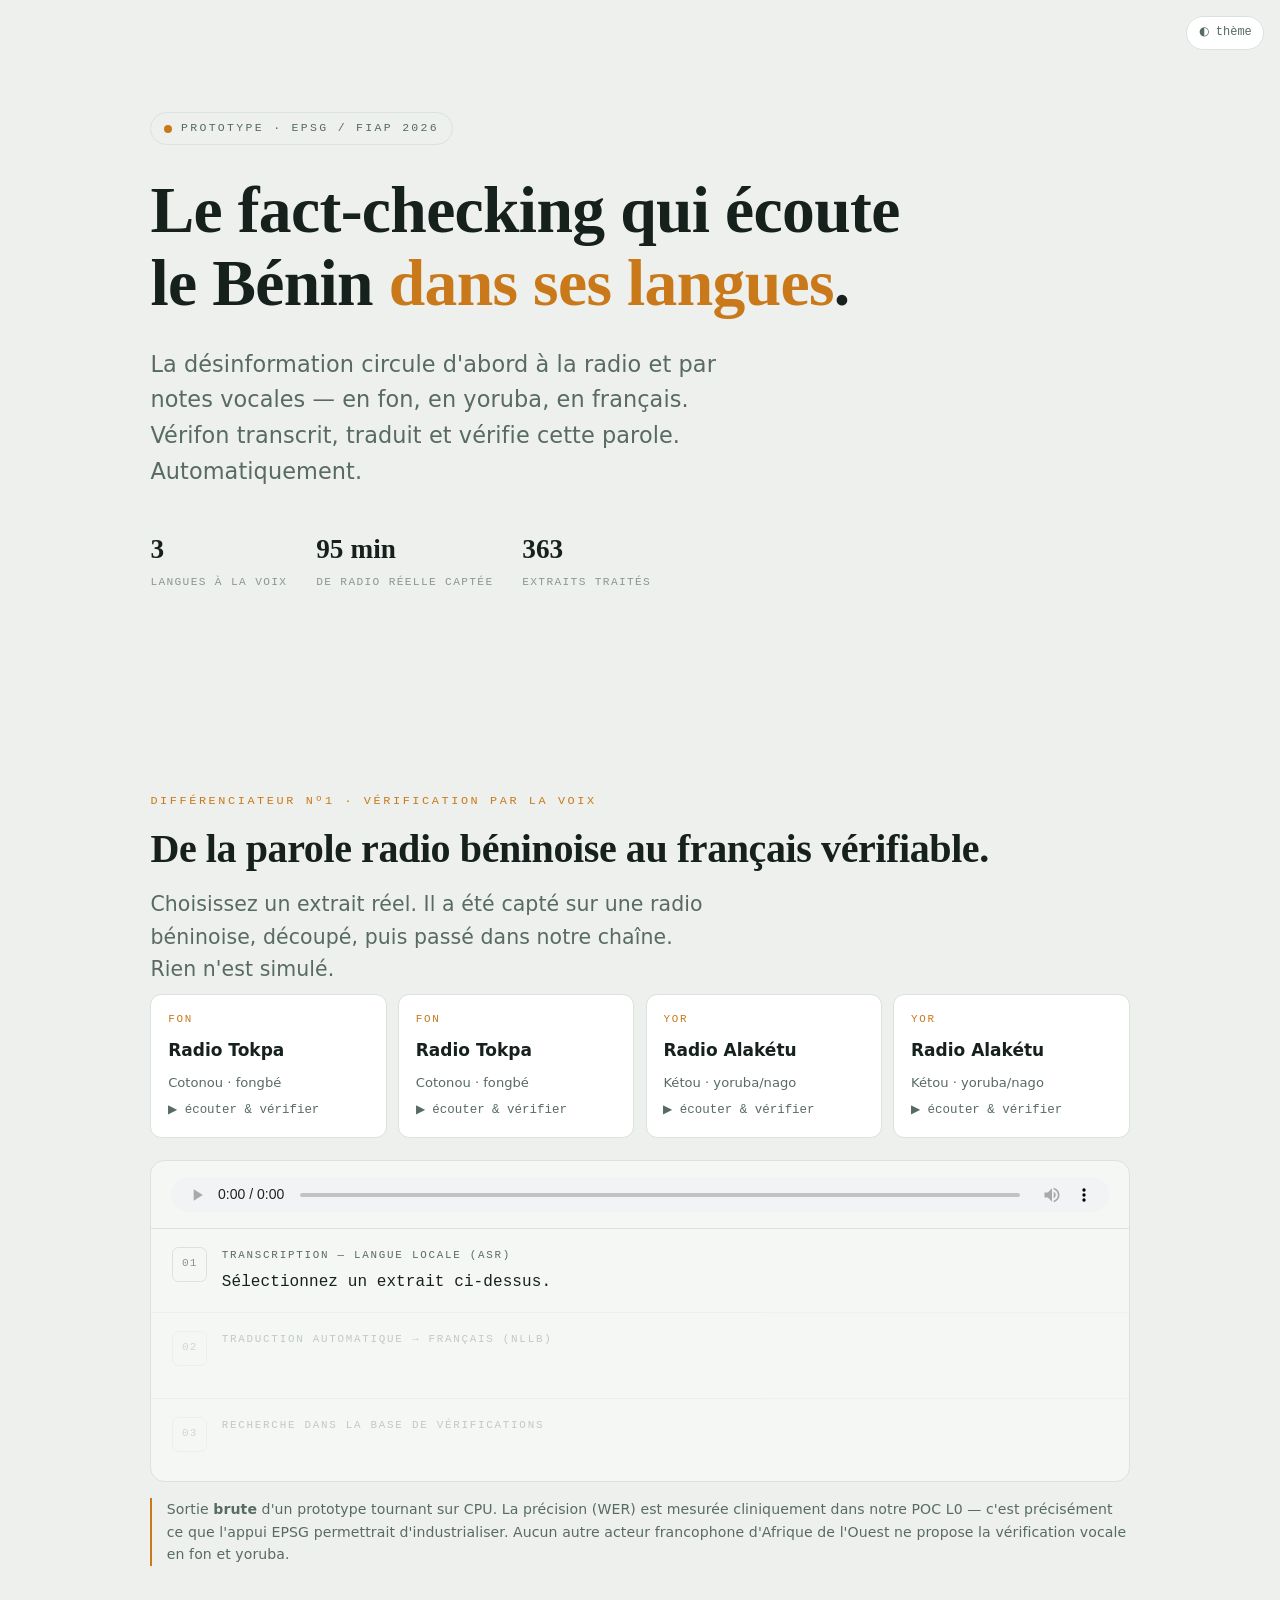
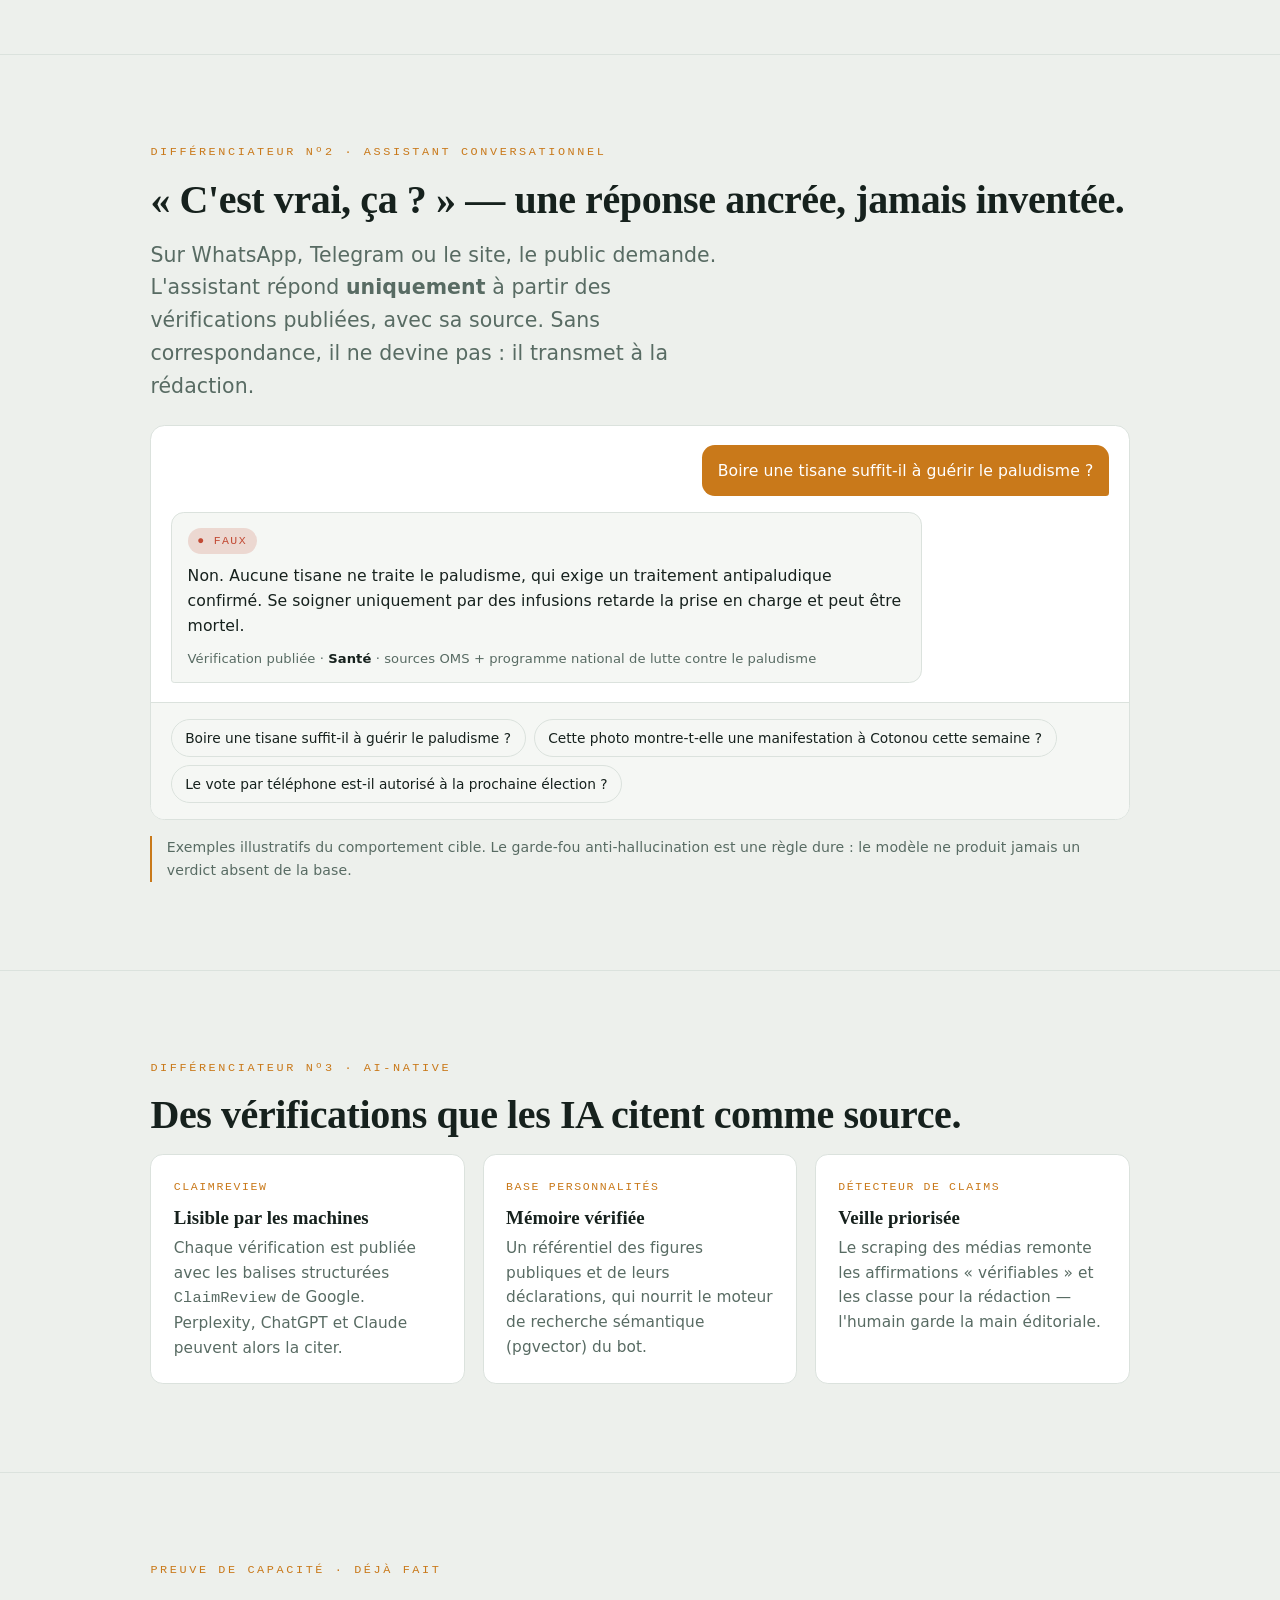
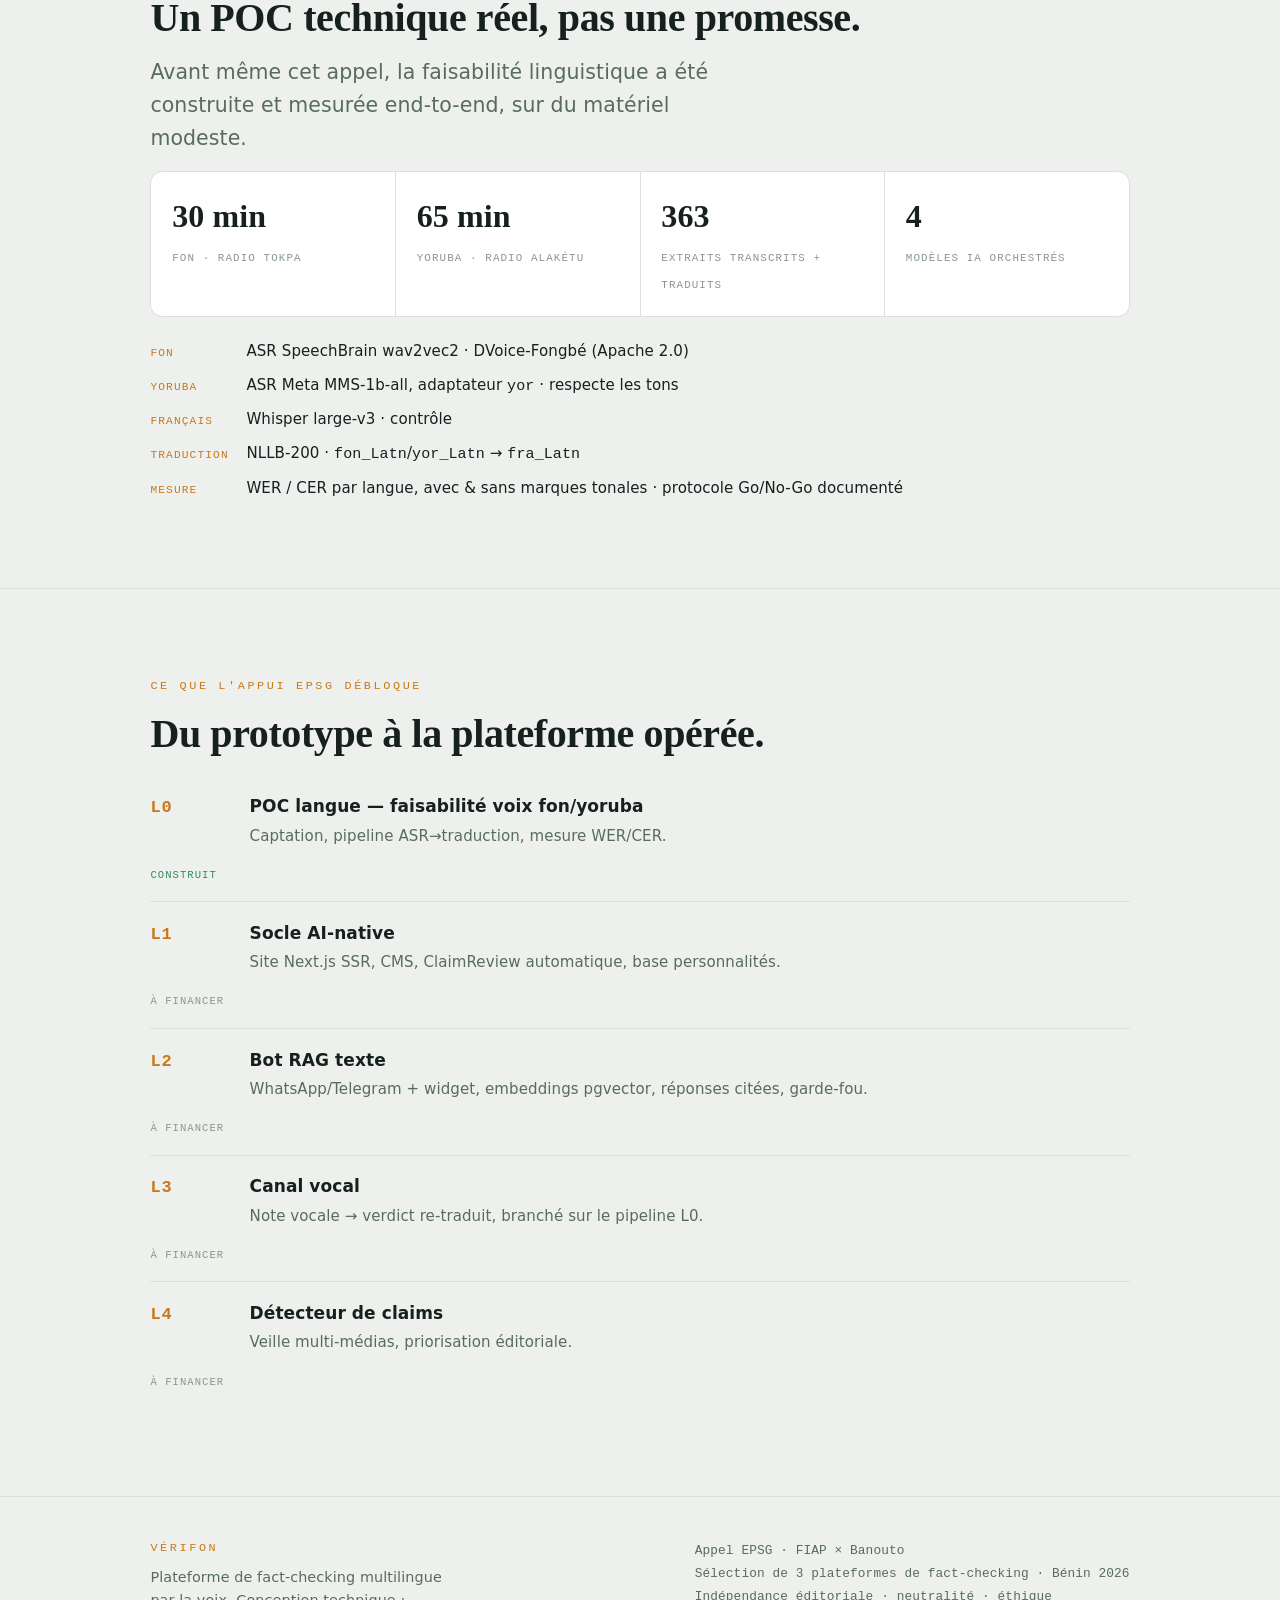
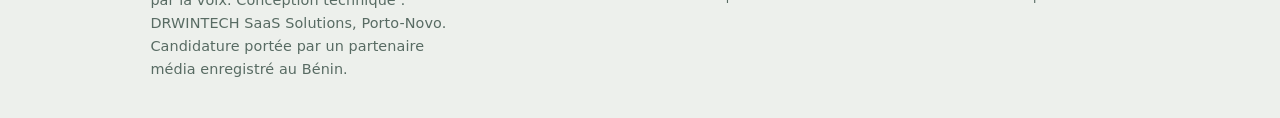
==== demo-site/index.html @ 1c82a8fd "feat(demo): version autonome deployable (Vercel) de la page de candidature demo-site/index.html : do" ====
<!doctype html>
<html lang="fr">
<head>
<meta charset="utf-8">
<meta name="viewport" content="width=device-width, initial-scale=1">
<meta name="description" content="Verifon — plateforme de fact-checking multilingue par la voix (fon, yoruba, francais) au Benin. Candidature EPSG/FIAP.">
<meta property="og:title" content="Verifon — fact-checking par la voix, en fon et yoruba">
<meta property="og:description" content="La premiere plateforme qui transcrit, traduit et verifie la parole radio beninoise en fon et yoruba.">
<meta property="og:type" content="website">
<title>Vérifon — fact-checking par la voix, en fon et en yoruba</title>
<style>
  :root {
    --bg:#0d1211; --panel:#131b18; --panel-2:#0f1614; --line:#243430;
    --ink:#eef4f1; --mut:#93a49c; --faint:#66756e;
    --accent:#f0a62b; --accent-ink:#1a1206;
    --true:#4bb87c; --false:#e2604a; --mixed:#f0a62b;
    --link:#46b8a2;
    --serif:"Iowan Old Style","Palatino Linotype",Palatino,"Georgia",serif;
    --sans:system-ui,-apple-system,"Segoe UI",Roboto,sans-serif;
    --mono:ui-monospace,"Cascadia Code","SF Mono",Consolas,monospace;
    --wrap:64rem;
  }
  @media (prefers-color-scheme: light) {
    :root {
      --bg:#edf0ec; --panel:#ffffff; --panel-2:#f5f7f4; --line:#dbe2dd;
      --ink:#16211d; --mut:#586b63; --faint:#8a978f;
      --accent:#c9791a; --accent-ink:#fff;
      --true:#2f8f5b; --false:#c24a34; --mixed:#c9791a; --link:#1f8f7d;
    }
  }
  :root[data-theme="dark"] {
    --bg:#0d1211; --panel:#131b18; --panel-2:#0f1614; --line:#243430;
    --ink:#eef4f1; --mut:#93a49c; --faint:#66756e;
    --accent:#f0a62b; --accent-ink:#1a1206; --true:#4bb87c; --false:#e2604a; --mixed:#f0a62b; --link:#46b8a2;
  }
  :root[data-theme="light"] {
    --bg:#edf0ec; --panel:#ffffff; --panel-2:#f5f7f4; --line:#dbe2dd;
    --ink:#16211d; --mut:#586b63; --faint:#8a978f;
    --accent:#c9791a; --accent-ink:#fff; --true:#2f8f5b; --false:#c24a34; --mixed:#c9791a; --link:#1f8f7d;
  }

  * { box-sizing:border-box; }
  html { -webkit-text-size-adjust:100%; }
  body {
    margin:0; background:var(--bg); color:var(--ink);
    font-family:var(--sans); line-height:1.6;
    font-size:17px; letter-spacing:.005em;
    -webkit-font-smoothing:antialiased;
  }
  .wrap { max-width:var(--wrap); margin-inline:auto; padding-inline:1.4rem; }
  section { padding-block:clamp(3rem,7vw,5.5rem); border-top:1px solid var(--line); }
  section:first-of-type { border-top:0; }

  h1,h2,h3 { font-family:var(--serif); font-weight:600; line-height:1.12; text-wrap:balance; margin:0; }
  h1 { font-size:clamp(2.3rem,6.2vw,4.1rem); letter-spacing:-.01em; }
  h2 { font-size:clamp(1.7rem,3.6vw,2.5rem); letter-spacing:-.01em; }
  h3 { font-size:1.18rem; }
  p { margin:0; }
  a { color:var(--link); }

  .eyebrow {
    font-family:var(--mono); font-size:.74rem; letter-spacing:.22em; text-transform:uppercase;
    color:var(--accent); margin:0 0 1rem;
  }
  .lede { font-size:clamp(1.05rem,2vw,1.28rem); color:var(--mut); max-width:44ch; }
  .stack { display:flex; flex-direction:column; gap:1.1rem; }
  .muted { color:var(--mut); }
  .small { font-size:.9rem; }
  .mono { font-family:var(--mono); }

  /* ---------- Hero ---------- */
  .hero { position:relative; overflow:hidden; }
  .hero .wrap { padding-block:clamp(3.5rem,9vw,7rem); }
  .onair {
    display:inline-flex; align-items:center; gap:.55rem; font-family:var(--mono);
    font-size:.72rem; letter-spacing:.2em; text-transform:uppercase; color:var(--mut);
    border:1px solid var(--line); border-radius:99px; padding:.4rem .8rem; margin-bottom:1.8rem;
  }
  .onair .dot { width:.5rem; height:.5rem; border-radius:50%; background:var(--accent);
    box-shadow:0 0 0 0 var(--accent); animation:pulse 2.4s infinite; }
  @keyframes pulse { 0%{box-shadow:0 0 0 0 color-mix(in srgb,var(--accent) 60%,transparent);}
    70%{box-shadow:0 0 0 .5rem transparent;} 100%{box-shadow:0 0 0 0 transparent;} }
  .hero h1 em { font-style:normal; color:var(--accent); }
  .hero .lede { margin-top:1.6rem; font-size:clamp(1.1rem,2.2vw,1.4rem); max-width:40ch; }
  .herometa { margin-top:2.4rem; display:flex; flex-wrap:wrap; gap:1.8rem; }
  .herometa div { display:flex; flex-direction:column; gap:.15rem; }
  .herometa b { font-family:var(--serif); font-size:1.7rem; font-weight:600; }
  .herometa span { font-family:var(--mono); font-size:.7rem; letter-spacing:.12em; text-transform:uppercase; color:var(--faint); }

  /* ---------- Voice demo ---------- */
  .clips { display:grid; grid-template-columns:repeat(auto-fit,minmax(220px,1fr)); gap:.7rem; margin-top:.5rem; }
  .clip {
    text-align:left; cursor:pointer; background:var(--panel); color:inherit;
    border:1px solid var(--line); border-radius:.7rem; padding:1rem 1.05rem; font:inherit;
    display:flex; flex-direction:column; gap:.5rem; transition:border-color .15s, transform .15s;
  }
  .clip:hover { border-color:var(--accent); transform:translateY(-2px); }
  .clip[aria-selected="true"] { border-color:var(--accent); box-shadow:inset 0 0 0 1px var(--accent); }
  .clip .lang { font-family:var(--mono); font-size:.68rem; letter-spacing:.16em; text-transform:uppercase; color:var(--accent); }
  .clip .src { font-weight:600; }
  .clip .place { font-size:.82rem; color:var(--mut); }
  .clip .play { font-family:var(--mono); font-size:.78rem; color:var(--mut); display:flex; align-items:center; gap:.4rem; }

  .pipe { margin-top:1.4rem; border:1px solid var(--line); border-radius:.9rem; overflow:hidden; background:var(--panel-2); }
  .pipe .bar { display:flex; align-items:center; gap:1rem; padding:1rem 1.2rem; border-bottom:1px solid var(--line); }
  .pipe audio { width:100%; height:2.2rem; }
  .steps { display:grid; }
  .step { padding:1.1rem 1.3rem; border-top:1px solid var(--line); display:grid; grid-template-columns:2.2rem 1fr; gap:.9rem; }
  .step:first-child { border-top:0; }
  .step .n { font-family:var(--mono); font-size:.7rem; letter-spacing:.1em; color:var(--faint);
    border:1px solid var(--line); border-radius:.4rem; width:2.2rem; height:2.2rem; display:grid; place-items:center; }
  .step .k { font-family:var(--mono); font-size:.68rem; letter-spacing:.16em; text-transform:uppercase; color:var(--mut); margin-bottom:.35rem; }
  .step .v { font-family:var(--mono); font-size:1rem; line-height:1.55; color:var(--ink); word-break:break-word; min-height:1.5em; }
  .step .v.fr { font-family:var(--serif); font-size:1.12rem; font-style:italic; }
  .step.pending { opacity:.32; }
  .step .cursor { display:inline-block; width:.5ch; background:var(--accent); animation:blink 1s steps(2) infinite; }
  @keyframes blink { 50%{opacity:0;} }
  .note { margin-top:1rem; font-size:.88rem; color:var(--mut); border-left:2px solid var(--accent); padding-left:.9rem; }

  /* ---------- Chat demo ---------- */
  .chat { border:1px solid var(--line); border-radius:.9rem; background:var(--panel); overflow:hidden; }
  .chat .log { padding:1.2rem; display:flex; flex-direction:column; gap:1rem; min-height:8rem; }
  .bubble { max-width:80%; padding:.8rem 1rem; border-radius:.8rem; font-size:.98rem; }
  .bubble.q { align-self:flex-end; background:var(--accent); color:var(--accent-ink); border-bottom-right-radius:.2rem; }
  .bubble.a { align-self:flex-start; background:var(--panel-2); border:1px solid var(--line); border-bottom-left-radius:.2rem; }
  .verdict { display:inline-flex; align-items:center; gap:.45rem; font-family:var(--mono); font-size:.72rem;
    letter-spacing:.12em; text-transform:uppercase; padding:.25rem .6rem; border-radius:99px; margin-bottom:.55rem; }
  .verdict.false { background:color-mix(in srgb,var(--false) 18%,transparent); color:var(--false); }
  .verdict.mixed { background:color-mix(in srgb,var(--mixed) 20%,transparent); color:var(--mixed); }
  .verdict.true { background:color-mix(in srgb,var(--true) 18%,transparent); color:var(--true); }
  .cite { margin-top:.6rem; font-size:.82rem; color:var(--mut); }
  .cite b { color:var(--ink); font-weight:600; }
  .asks { display:flex; flex-wrap:wrap; gap:.5rem; padding:1rem 1.2rem; border-top:1px solid var(--line); background:var(--panel-2); }
  .asks button { font:inherit; font-size:.86rem; cursor:pointer; background:transparent; color:var(--ink);
    border:1px solid var(--line); border-radius:99px; padding:.45rem .85rem; transition:border-color .15s; }
  .asks button:hover { border-color:var(--accent); }

  /* ---------- Feature grid ---------- */
  .grid3 { display:grid; grid-template-columns:repeat(auto-fit,minmax(240px,1fr)); gap:1.1rem; margin-top:1rem; }
  .card { background:var(--panel); border:1px solid var(--line); border-radius:.8rem; padding:1.4rem; }
  .card .k { font-family:var(--mono); font-size:.72rem; letter-spacing:.14em; text-transform:uppercase; color:var(--accent); }
  .card h3 { margin:.7rem 0 .5rem; }
  .card p { color:var(--mut); font-size:.96rem; }

  /* ---------- Evidence / stats ---------- */
  .stats { display:grid; grid-template-columns:repeat(auto-fit,minmax(150px,1fr)); gap:1px;
    background:var(--line); border:1px solid var(--line); border-radius:.8rem; overflow:hidden; margin-top:1rem; }
  .stats div { background:var(--panel); padding:1.2rem 1.3rem; }
  .stats b { display:block; font-family:var(--serif); font-size:2rem; font-weight:600; font-variant-numeric:tabular-nums; }
  .stats span { font-family:var(--mono); font-size:.68rem; letter-spacing:.1em; text-transform:uppercase; color:var(--faint); }
  .prov { margin-top:1.4rem; display:flex; flex-direction:column; gap:.6rem; }
  .prov .row { display:flex; gap:.8rem; align-items:baseline; font-size:.94rem; }
  .prov .row .tag { font-family:var(--mono); font-size:.7rem; letter-spacing:.1em; text-transform:uppercase;
    color:var(--accent); min-width:5.2rem; }

  /* ---------- Roadmap ---------- */
  .road { margin-top:1.2rem; display:flex; flex-direction:column; }
  .road .lot { display:grid; grid-template-columns:5rem 1fr; gap:1.2rem; padding:1.1rem 0; border-top:1px solid var(--line); align-items:baseline; }
  .road .lot:first-child { border-top:0; }
  .road .code { font-family:var(--mono); font-weight:600; color:var(--accent); letter-spacing:.05em; }
  .road .lot p { color:var(--mut); font-size:.94rem; margin-top:.2rem; }
  .road .state { font-family:var(--mono); font-size:.66rem; letter-spacing:.1em; text-transform:uppercase; color:var(--true); }
  .road .state.todo { color:var(--faint); }

  footer { border-top:1px solid var(--line); }
  footer .wrap { padding-block:2.6rem; display:flex; flex-wrap:wrap; gap:1.4rem 2rem; justify-content:space-between; align-items:flex-start; }
  footer .mono { font-size:.8rem; color:var(--mut); line-height:1.8; }

  .toggle { position:fixed; top:1rem; right:1rem; z-index:5; font:inherit; font-size:.75rem;
    font-family:var(--mono); cursor:pointer; background:var(--panel); color:var(--mut);
    border:1px solid var(--line); border-radius:99px; padding:.4rem .7rem; }
  :focus-visible { outline:2px solid var(--accent); outline-offset:2px; border-radius:.3rem; }
  @media (prefers-reduced-motion:reduce){ *{animation:none!important; transition:none!important;} }
</style>

</head>
<body>
<button class="toggle" id="themeBtn" aria-label="Changer de thème">◐ thème</button>

<header class="hero">
  <div class="wrap">
    <span class="onair"><span class="dot"></span> Prototype · EPSG / FIAP 2026</span>
    <h1>Le fact-checking qui écoute le Bénin <em>dans ses langues</em>.</h1>
    <p class="lede">La désinformation circule d'abord à la radio et par notes vocales — en fon, en yoruba, en français. Vérifon transcrit, traduit et vérifie cette parole. Automatiquement.</p>
    <div class="herometa">
      <div><b>3</b><span>langues à la voix</span></div>
      <div><b>95&nbsp;min</b><span>de radio réelle captée</span></div>
      <div><b>363</b><span>extraits traités</span></div>
    </div>
  </div>
</header>

<section id="voix">
  <div class="wrap">
    <p class="eyebrow">Différenciateur nº1 · vérification par la voix</p>
    <h2>De la parole radio béninoise au français vérifiable.</h2>
    <p class="lede" style="margin-top:1rem">Choisissez un extrait réel. Il a été capté sur une radio béninoise, découpé, puis passé dans notre chaîne. Rien n'est simulé.</p>

    <div class="clips" id="clips" role="tablist" aria-label="Extraits audio"></div>

    <div class="pipe">
      <div class="bar">
        <audio id="player" controls preload="none"></audio>
      </div>
      <div class="steps">
        <div class="step" id="s-asr">
          <div class="n">01</div>
          <div>
            <div class="k">Transcription — langue locale (ASR)</div>
            <div class="v" id="v-asr">Sélectionnez un extrait ci-dessus.</div>
          </div>
        </div>
        <div class="step pending" id="s-fr">
          <div class="n">02</div>
          <div>
            <div class="k">Traduction automatique → français (NLLB)</div>
            <div class="v fr" id="v-fr"></div>
          </div>
        </div>
        <div class="step pending" id="s-match">
          <div class="n">03</div>
          <div>
            <div class="k">Recherche dans la base de vérifications</div>
            <div class="v" id="v-match"></div>
          </div>
        </div>
      </div>
    </div>
    <p class="note" id="voxnote">Sortie <strong>brute</strong> d'un prototype tournant sur CPU. La précision (WER) est mesurée cliniquement dans notre POC L0 — c'est précisément ce que l'appui EPSG permettrait d'industrialiser. Aucun autre acteur francophone d'Afrique de l'Ouest ne propose la vérification vocale en fon et yoruba.</p>
  </div>
</section>

<section id="bot">
  <div class="wrap">
    <p class="eyebrow">Différenciateur nº2 · assistant conversationnel</p>
    <h2>« C'est vrai, ça&nbsp;? » — une réponse ancrée, jamais inventée.</h2>
    <p class="lede" style="margin-top:1rem">Sur WhatsApp, Telegram ou le site, le public demande. L'assistant répond <strong>uniquement</strong> à partir des vérifications publiées, avec sa source. Sans correspondance, il ne devine pas : il transmet à la rédaction.</p>
    <div class="chat" style="margin-top:1.4rem">
      <div class="log" id="chatlog"></div>
      <div class="asks" id="asks"></div>
    </div>
    <p class="note">Exemples illustratifs du comportement cible. Le garde-fou anti-hallucination est une règle dure : le modèle ne produit jamais un verdict absent de la base.</p>
  </div>
</section>

<section id="ainative">
  <div class="wrap">
    <p class="eyebrow">Différenciateur nº3 · AI-native</p>
    <h2>Des vérifications que les IA citent comme source.</h2>
    <div class="grid3">
      <div class="card">
        <div class="k">ClaimReview</div>
        <h3>Lisible par les machines</h3>
        <p>Chaque vérification est publiée avec les balises structurées <span class="mono">ClaimReview</span> de Google. Perplexity, ChatGPT et Claude peuvent alors la citer.</p>
      </div>
      <div class="card">
        <div class="k">Base personnalités</div>
        <h3>Mémoire vérifiée</h3>
        <p>Un référentiel des figures publiques et de leurs déclarations, qui nourrit le moteur de recherche sémantique (pgvector) du bot.</p>
      </div>
      <div class="card">
        <div class="k">Détecteur de claims</div>
        <h3>Veille priorisée</h3>
        <p>Le scraping des médias remonte les affirmations « vérifiables » et les classe pour la rédaction — l'humain garde la main éditoriale.</p>
      </div>
    </div>
  </div>
</section>

<section id="preuve">
  <div class="wrap">
    <p class="eyebrow">Preuve de capacité · déjà fait</p>
    <h2>Un POC technique réel, pas une promesse.</h2>
    <p class="lede" style="margin-top:1rem">Avant même cet appel, la faisabilité linguistique a été construite et mesurée end-to-end, sur du matériel modeste.</p>
    <div class="stats">
      <div><b>30 min</b><span>fon · Radio Tokpa</span></div>
      <div><b>65 min</b><span>yoruba · Radio Alakétu</span></div>
      <div><b>363</b><span>extraits transcrits + traduits</span></div>
      <div><b>4</b><span>modèles IA orchestrés</span></div>
    </div>
    <div class="prov">
      <div class="row"><span class="tag">Fon</span><span>ASR SpeechBrain wav2vec2 · DVoice-Fongbé (Apache&nbsp;2.0)</span></div>
      <div class="row"><span class="tag">Yoruba</span><span>ASR Meta MMS-1b-all, adaptateur <span class="mono">yor</span> · respecte les tons</span></div>
      <div class="row"><span class="tag">Français</span><span>Whisper large-v3 · contrôle</span></div>
      <div class="row"><span class="tag">Traduction</span><span>NLLB-200 · <span class="mono">fon_Latn</span>/<span class="mono">yor_Latn</span> → <span class="mono">fra_Latn</span></span></div>
      <div class="row"><span class="tag">Mesure</span><span>WER / CER par langue, avec &amp; sans marques tonales · protocole Go/No-Go documenté</span></div>
    </div>
  </div>
</section>

<section id="road">
  <div class="wrap">
    <p class="eyebrow">Ce que l'appui EPSG débloque</p>
    <h2>Du prototype à la plateforme opérée.</h2>
    <div class="road">
      <div class="lot"><span class="code">L0</span><div><b>POC langue — faisabilité voix fon/yoruba</b><p>Captation, pipeline ASR→traduction, mesure WER/CER.</p></div><span class="state">construit</span></div>
      <div class="lot"><span class="code">L1</span><div><b>Socle AI-native</b><p>Site Next.js SSR, CMS, ClaimReview automatique, base personnalités.</p></div><span class="state todo">à financer</span></div>
      <div class="lot"><span class="code">L2</span><div><b>Bot RAG texte</b><p>WhatsApp/Telegram + widget, embeddings pgvector, réponses citées, garde-fou.</p></div><span class="state todo">à financer</span></div>
      <div class="lot"><span class="code">L3</span><div><b>Canal vocal</b><p>Note vocale → verdict re-traduit, branché sur le pipeline L0.</p></div><span class="state todo">à financer</span></div>
      <div class="lot"><span class="code">L4</span><div><b>Détecteur de claims</b><p>Veille multi-médias, priorisation éditoriale.</p></div><span class="state todo">à financer</span></div>
    </div>
  </div>
</section>

<footer>
  <div class="wrap">
    <div>
      <p class="eyebrow" style="margin-bottom:.5rem">Vérifon</p>
      <p class="muted small" style="max-width:34ch">Plateforme de fact-checking multilingue par la voix. Conception technique&nbsp;: DRWINTECH SaaS Solutions, Porto-Novo. Candidature portée par un partenaire média enregistré au Bénin.</p>
    </div>
    <p class="mono">
      Appel EPSG · FIAP × Banouto<br>
      Sélection de 3 plateformes de fact-checking · Bénin 2026<br>
      Indépendance éditoriale · neutralité · éthique
    </p>
  </div>
</footer>

<script>
const DEMO = [
 {
  "id": "fon_radiotokpa-20260707-1539-000",
  "lang": "fon",
  "transcription": "lɔ sa kpate ahan cobonɔ yi azɔ kakinkakɔ un hun xɔ bto xwε mi nɔ wa yi azɔ mitɔn gan tɔn εɔ εn e na wa ba bε agba bozɔ nuxhwe m a ɖe xwohwe boo mica byɔ hwlεzan mε ɔ azɔ mεfo bo no mi byɔ hwlεzan mε ɔ ɖeagbajε wun ahan ɖehwεzɔ majagbabakwεba jεn wnyi a",
  "french": "j'ai aussi vendu une boisson avant le travail une valise ouvre une voiture et vous allez à votre travail à l'heure où vous allez chercher un lourd travail vous avez besoin de l'eau et de la mique dans une tasse d'alcool et vous buvez dans la tasse de boissons",
  "audio_b64": "SUQzBAAAAAAAI1RTU0UAAAAPAAADTGF2ZjYyLjEyLjEwMQAAAAAAAAAAAAAA//[base64]//NIxAAAAANIAAAAAAmMA8ZJYjn6QEAOOkhQdiWfpBABoIhPP2CQDQmHnXAGDgYG4QAZG/Id5CNkO5AhJzodyEIocXDnkIT8nOcQxwMWgQQoAIUOLdCN////od0IScDFqf9SEnOf6EqdyAZ0ABDB7aoUXgcTi9brc3i8joegT/gFr23rzzMqGDEliLvr/nAQ//NIxIMYysWkJ0wQAcbISLbmD7QMQ8A3EoDxMCyXy0bqwsfAyZ8AZWBizpNjoJgnqCGBrXIG3JgUGgZcGM4QAlDQoJvd7gPAgZEeH2AUPgODABHGY3UpPupmAUNgGFgM8EAiKAKSA2WBuhzObqNzvb8RiF1YLARP45go7KLhmZnVu3//NC+WRCcUuBiAQtps//NIxKI0wyriX5ugAjvIoiQNb1GRdQv//+T7rJsXGBjAQpUZM0MzcuMXxwH1F9MojLkyqtjdIum3///UdhwScn/K7DIwaBglgwgxgMqA50PLJMQ04iRqVQFXObglzF3u6sVMVOXpbJSHkmSdYNxOVRiwSbphSRnqGxKJw0bNEPDrSBKG87ME4rL2onRFTrUB//NIxFIrY8KwJ9lYAShIak0EohwcHIaCUC5ikNw/Da9UkkgE8jrlQeis36g1P+6zktdJpV/Pxz/Duv5bTYnpsx/8d//9+rV8XMVLf/pu35+I5ZuttQx33Dv////9l/L6+XqBnSwXr+CKwAF1QnJbbeemTael13FKzOG8mQDg17zDR0U+1ChcV/HQ03iAknmL//NIxCckq4rZlnjLT5sx0KFqRmMLzBN8NmnRA41J3WQIIAvTY/kP01r+Jr5CofRR9YBZgswqkQYpG77zeRvehzqyRrowoNZGHI61R7IjEkdVMcoUGoqNe6v0rZLXOyMxJWQroMDjFOPI+QkymDiftPSj+ynbWbvuLcQQdr+uW3QaW7fF8Dafi/5oPVJGc1S6//NIxBcg8sL6NnmVaoPImN/iuIbNu3/9GZClddhmYTuJSey7boNqnqccBWGThgOQV/uZn34/eH7ZNyfut3LFEP2hh+WLsreZ+/736oVH5OzUIRDDxb5QlPX5iv0KvPU80KgPA2CwWpBYP+hW7MbvrBa2JDuIAUcoCjmMUBE0iEZJ9fhAb8Z1FOpWnFGY9VtB//NIxBYhEr7WVsIK/GEai0VNjrKnqILT29cuHYQ0zEnIHaL96iAI3+qlgCgtFTahBDEYVqeXGD/iKyzd9BcTjh6JbloSK8EOcFTpf7Vv/+a//qxtCLDo45GPI/95zo5FLQBA4cCgEKsALmf7bP8MA/dKOLqMkQAYD4uHlYNCAS5V4Duv7Z23eE+oYn7Av360//NIxBQeYrba9sGE3HxGEB+a1B/P+UUoMnk6QBW/p7T1tz98qe0ZUkUb3599XOz2//7ft3yijqHnETkpWVLTlbTlq3////yOVSkMtt3kts2kig3OU5WQqixIKnWOPNEVQUDS3XLkp7eAljSuVOu1LONhta0wWukCklulit6VWUWLEqrtbtDB3iuH2swohMRc//NIxB0dQrbePnmKtsCENNa70gWK3bi1NubknWMFJ3RIqZY8weFrcx//0M5aGMIiutuRCsqG75taPXaj1lZDSlzOUpq/p0QzrpsVCgKCuCpY9057Jbk1bVhMjyyZ0il4oPBUAhrEElOSxzbbe1LwyS7qRKBpUlokRWnjcBU1KpvVQkP+y1OtjO7zJS1Qm2sv//NIxCsbwrbJvkiHiq04iVWya47lb6W7rYrKDeM6sZdPqhRBjMb/+qT+SOq3Jv/6Wa9I2lL/4e02DxYFihQ0dFQCrFSuT693ZqDXlbMWeJXKAq25JL+/xfaw2Cav1hLzE0dI8ETlj5wTV+wTN5CmQHRRdZ0Cb3dy3QYLqVXKqMjmBiSmMqLf/9S0IRI+dDR7//NIxD8cCYagVsPKbixwM1+Qi5CElJamkDlw9eWcOOsUp9Y9pyEUv0zhNFq66lynQycFhQTCYGweUpgHMRAqRf67sBEJASELch2PggyJfDq3zlqRIEoQXBBgAGEDJAnjTCS6RxL5qCJAOA2zes7rP4GgFx7EGi5eieKVfCkDkcXPc9geIN9RzqYH5snEDv8v//NIxFEckPKUDA6QHIxzCjlFBACAf4J4necBA5SjEAficPh673d+j7AAx/re2ir09bLoMoUNY0AuylplpinL4wPDTtlgYd6MXRbe3MMNGRZEIw7jRSlNOtPU2ePpoLlQXfZiDbvQXcQANM+5AbX53uegii09E0K5IhfPN/ROFxEgAUJ0ggoXLiwYgSJwtk3b//NIxGEaqZqsAH6GfF/8oGP///h8QV1AX9//73Bhe3H/+IFQIHG0kqvvoDSTBiBwSpoVdaWASS6hw1ywEoJ7SvpEVjuEorsqoXCqV0YupPxdgPopSrPwghLG97BbDkOtee2pewQLYwABAsKR8/SAeZysOuS3eiLZ/6mO3KsJgqAW2/q/H3M///6v/U/Y1Cpw//NIxHkdyb7AysvM8AAJgEqOOX4+VyN4vX+cE8HDj/CsGKu4mlOzG0o0J3FhqbMLX1ZHN7RreDQ4TOVrEp+/AZbz2PCZ5jGfeWkpit2NsRaXMyIcAZwq20J/+7oyWZT1R9CMRrmFlAGqtf/zJ20ViAvUSNOb1rTC4HRIBkbClcAIAG0pN+2cHIKNndsiEA5w//NIxIQcmnLePnmFDkrdwoXwSA8lGwx47fi90QAWfYRXgUplWpRMsid3OuiJP38+xP658iF9PMp9FzxRA7eA8saPFECQVODwSA0BAPyD0kQA6BZZp9Pch+UIYWUetwRQvcDROkvQ15+JrtH0mP/+JW+on/9J5buRkkC8P30PUpbQYY73XRB/vaTV83MfI+8y//NIxJQmE+7JdnjQ+ersU2jVgADkiRduRuzVCnDg1E0E8cHRLqRp/gCacJLBqSnoJwAYfwSdCGOBFjpntn9K9knb07zBhFMzMHftdaMOtvwtvOK234zyW376KzpbL2hwOM17071+6KIkMvvwl8DY6LrcsWQtRJtSHK+s5ZQ5S1q2pPbu73zn1+Z9gXF3IFTg//NIxH4j4lrWVoZYaNDS0/iSyups0fE4OYG2fv9utYCAOrkCKX4YWP+DH75b+o0VVBl0Cfm8I6YHlmkkZQDJLc06z8EgSCwsWqon2CWeWcccAuQnSwSw4BsFJgofYaGgwLC+Bz17DlObycwgonOQo1TukSE3fImtSrlh0pXacvcQHhqqcQERiGKL1DiIqGIK//NIxHEnK+raNssK8Fvc73O6//6oR9mk950Va9/lLqySkYTaxJF6uCmMaNM1HINditKJMxJzDnyi4IADCLuvpq6ZQloghWWLAVAiWSSgE9OSCqewByCAFwDjui+FTG5McfV71lzMrp0MkD2glRISRINz9EhpRJBjktL6VzJDU1cOqKVLbb77brqcewzn//pq//NIxFchKsLmFmDNdLkGoBRKLD8i/+5EAhmMQ0IJnU2oQqoQoQOSRNO0ei+mPSdH7rU1PF/noUAw4KXVyKLVJJHJb4m3KecCwpoASry3KK1MZHKduv/i3kMnH+exoAl/+GEwwonZsj8pGhH3z4X7MzakcZmPnzjHBObMwEKYhV2Y4yN89jgqkn93rvC5zuv7//NIxFUeUr8GPnjFH35HbvoAiHr15KTp/d/JvB93ITncwF9k8+30Iw6tIIrQTGREcBUED1DeW+kDan/9fJFr7a4OCUGzm6xeU1jtt3p+qJZS3ok/XvZGf+d/rf/9P////IlvudEBka07KxcdXXStJFzBJ5ZFRE3/3XxddS1123c7j6rpqcXMITq8XPJGKg8a//NIxF4dTAbufkCRHJez0ObFQ7EOBceYIzK8w0mFEssB6gPGqodEFiSIf2NoM1VLCCWQgLA7OSbHFiWnijyFnzXoXgws+Q4MXiSy+xuXRgfsJ0CcXd0rlh9y7+t1XdGqlPsvacIzOzM/j+2K/9QwSFGKlMommc1+Zo0aZMhO+f0p5+QoY0I81WJ5CtKYr91u//NIxGscU/bfHEBFtfbr/VgrcWrObXXSOpmla2sPT09u3NrDmLPlxEEzWUCSpngUgMBDSqBdwdM6Zok0AuGn2gkMAMB2Y1hZPd9y3aAohCo1EQ+FEY0PUcfRvnMeGHlGBWJwuZZB0N5C0fInDoVZ+LK4VER5//13dCw51zLiB4nBCeUMVe061PzyIUrX5XLZ//NIxHwcCZMKWNPHDt69udPIscaspfVl+tWYantuG5iGQBAAIBqKmkSMCnmmLmHakmLDstfCQPPA9n/3hAdu1bf2HXxpzCGYVZiL+iRICdjakHaHJhBsuLYM+Z2PqX/Q4G4QfqDCA3bqnspm5BAwN/E/N//////p6ral6XtFbeIcUcloIBmV8eHHT5bCvTiE//NIxI4eIibyUsjFZB0Uo8ipe9KUeIYdKrvf4ghaTScVd48A8HTazWF/UdEUbEX0NKN5jA06IUYdlUKFOCb7H+4MEXUgCEAyUMYO4bquBo8MJB0SvV63RFhHmtfgA+olcney0SoYSbb7tbq1hSRQIECibv34sSFK60JtYldKAiRyYBMre7yYDAIK31QMmAVJ//NIxJgc4dsK/nnFCHmmPI53mTiWlzGMUMKuhgwEzl5jcpWmdTGMKCgKP5npoZS/o5dHUzqXoZDVLoZHpKxvm9DPWhnlM5Uer/zf2Mku+6PpatDGM8oU9RolpLlXalGQleqOSl6puskZE5hOvBWLQlMzXzBrQczMlt7UbEaCBEEDr1qUdGVZSTonEyKt5eMS//NIxKcdQ2Lu/nmEXOspJaLE0a9aiu/9FfSSddFqKKLf///UbL8yKLaq/rRb//9JJ0ktH9FA2gqu/Bp6goeNPntYChIDFgaqZwlDqzpbEQlVtna7WIqXR8WZtVqtXzc4anHYLQpHgaCoEuzMChR5tGXoekplYkyqTQ4EjYLg0ycZAUuZk+aANgr42kDMiZLl//NIxLUdUsapl0+AAmLRgQQg5ubkoZqIpIoXSJkXK6BACQIoTZPk+ZF9A3Jx3QpuyklGg55XTMDAzPk6bVoUF33IaeIuePpGblxlFszPr0NBbp2QusoFo1MSYPGR1RdMDVA1NEC+iZppoMpOmpkGt9igYEuVjFIuoHVKQdFNTKen3toLdPQpmZvN/ZPNUjR2//NIxMI0+9b6X4+AA0yHl4qFCkXzecoPseV295uZzKQAKDbkwQRiqqXUCsITusFDSK/RQQAKAEw0sZ4wyYCQj8HFOX8l6UfWlZat6vYHSuTy4B+BkgYwFwn7OW9C1XPplVyvUmm/EVym/+o8CNbd6Yt4TNl78ZvrGdb3PWCuVasKrSma30GG4LShcq6YI/le//NIxHE0VAbl98l4AcSSeRDoMjDqAu3Jlixoj/bhaNT6xnW86i1c4WPWsWP7RqQdxY7753E+623671vWKxNRs4g7l3e2/WBv/OYmdW1vMmH/rim7Xv9YrvUekLeYuosezfLFzmJuSzzw31JaQypzFijQUA0REY9T6uSl0pFhYpauTWFwJdwxEOU7YiJGfLVX//NIxCIkeqrazMLFaEOjYfAuF27URVGnVe/+WS4u3u5zEanX+l8tqVZCCQQLZxyZ0AsHbu4PktR3O5e/romHK+mnluepPLvzb8gtOgMZ20U5F2VL7hhZPUgvoWzahWJ6OAJiputxqLnJUVAhYKkEho9aLA+86h26p+SN+9GEN2mtCJWo7YBot63cmIVOMTcu//NIxBMhI8bu9sKLEDckERFVV/KHoPwSXDGRIaz+VmRqsLWxKzl3TD4mtsXFQhORFQL57TISRrS0VAVMvHq9XEYf81RYC7lKQGbRZUfQ5S6OVLZUN6y/R/yu3VDcqGX612MZfUrff7GX5hy3LUuUy0l+3mdO5jeWNYEyq2ZGxaCQAHbEnZJIJ7rxgRSt4cit//NIxBEdcZbmX0h4AhVyrEitXXlH6pUrO96KJEiVKy5pOoThNKPfCene03CjQDmnUtfa0ZTR4ts11bf/zWlv/8vaW+a23Br9Ytm0aEiox9Oe1AU6oK1hIKqDold9aZUBfLcjlgoerdr6sq76wkwYeO5FJCTjjTjkbckkksEAYAnju5I+ASiFihLaDTP0BHWy//NIxB4jqmayX494AqEPOpcgwiEkoO9CCiCgsqHB9HgJsSoJl5ZyFdRyfR1Y7i7hWkj5+IEKN0U5YdanhVXTHCiK97t81WhSLUV1TF5J8v5YU+oW1ZWHn/Nfj/Ov9//s+odIj27njefvOsW////////xut901tzE7v//UQy6kSATFisttrFItFptNqtWEx7k//NIxBIhku7iX49YANv1YskYc49DijNQKknsaKgQQJwCR7Hr+Caz3/si/jpzD8qGr/2Sfk/wbpT7HZMOHIZTEB2Sb3nDZFhIk36s0q6/VNEkI+WQzlOv/v/Ybv/+fYorT6//97dnX//7GMfXDDk332ztPLfIFH/rhw4++XGOhH9SaoFHABJvICI3LIssf/U8//NIxA4c8X7e/9hAAFAmWrueKXYQGISgbUPU2P/nD7TYzjy4DgQzbjQXHmwzZYdhyCof/MKq98pKx+g0Z/8xK5QqaSJCwdJcXEQXQ6xKSuERb+nJaGPs2uHO8wbSTGoJPdGX86gkzN/zilSvcVPQmXB6SoQwAAXvKQq5I01m+EWCzFJi2qn6MVeDQOfOdiDy//NIxB0bkW7W/n4MZCqbuxoMltlhZiTbLfyZ0u7eZnuz53rLZ0UWv//s/fs2W9lwBEh+DyUJJaTGFmJ9szNIqhLALdv4JAYUApUFiL3uTS4tAANjSX4lkhXQ76EDRaqDQAAl7/ITa2wq7cqOwra3CUU8BtunABSFruWaOrHFDDiYKYjVGYLC76k1p3aGTU+W//NIxDEcK+rS/sDEuDkvZ6r/qzIYy8GIcKb/5ncpDQzllb/9fy1bWjlKS+9lK1OyebLNQz2ZUf/1VjWlZ9v/0clnlTsZv6ojyKgMBVXAAN6/oyxyrdKnMYqKQRMQEkFMZY2iMiGpVPR6sWCyoJ+P3I5eOlXPLnfC/9uLLIw+nqyVlKoVrzf95WOVAowpTsbT//NIxEMcw3qpvnmEtffmAi0ylM+bQ3e35WrKy5lUBVpf16t//5V/9SllbNVm0+/gLecN/L//hVRtgqLOBRNlZFpuUmYaQEVefniIbMC0Bf4DiCJOm8bBpGFcbXXMyFODJlWpLlWUUVabF54l1CiZRmZaF2OCyROX8v6tVfgdYGAj8lXn+pKon7OHAQdPMiqA//NIxFMdAcpoLMJGkOteVMxK5Z58NHhKh4+rDn9OVlQ7ceU+Wfg161ckefU8FQkaZq3OryV9QM1tVbG2icYbnGpdZuZXN4doNbtaywBKIEAY2YIQhEpnSOoRF10kIK88p8SnpgBJhwMIZc+D58pqg8UFwfOLgefnELvwfD5cLrLvyC7QfBx0oA1OnCChPigI//NIxGIdMUp0VVgYABdRwEDlQY37CJfCyx70g45RyG2OxPNeDVdi1VjQ+v6i2MkLTqIB0Mgf8ZnFOJgfxwSqE7IoBWfhCA2hlBhOTXAAEYN8sYxBpneMUYRwoUh5nKwuBOgkCnXDEqUiXGJNDyqwHAcCMMtXs6sL4qkCXVEl0VrJFVlFRM8J2W9CxMIzUulS//NIxHA0uw7iX494AsOs7vmansOBCDrOdCwwCEIw63DTg2wX7g9ifUPM8DzQyFnmhkR3K5T/Wbs6mbWW+8/4/gR2xxga/+/6088kPeZoksDTyNr/0rvGq5zZxg+mvfWtSBI//+n2VzAOA4HwQAZ8MsgDM37yEgpuSGK+qa4YFdfMBLmiqcwUeaKExDcfD5US//NIxCAc2f7JRc9gAMZEUyLTBEOoymrUrlxILJ9wFSqEJaKpeEhXXDJZHuMt1oxX6+3PTZvnY22PjebpZlnJ7di+aZH01cjymf1KUjydvFlKIcaAseW31yX////i1Ge9tW+rYCM1/9Mgn3E0kWHAHrdNivONVwaIDmoQojrjRZ6aKC1veWaTUv5+6v6yccw9//NIxC8aue7WDnsKmHmaGdLagFuQfoR2qR1zZymYpzHuI9f8jFS3rqhs4sMCxEvS/p1FKRnrM9sCwO7D/fYP6xRygs5MUDGcHomZKoem3b/5YJmZ51GEPdz4gABxWK3CnLN4L8XN1fK8swoKfEOfZnYVDbF0eomPkIAKMcTBthEjRhu+SXm3GvU4x3Opr2/3//NIxEcaifriLsPKkmalyzUssXczmQRC60pJv9Wi5//13sZ+JlGnnA+Zb+5ZgqZHVYzI/gGrb9bqegsdPct5axLlAhU7Dg7RHYCwcCptemMphDsPUrsMDyw4TnrjDfd6hVr5UTnMLeWl2BqD5EOQjvJSkerk6vvll/8/lykM7Mynm4IzMMFgC+u1Lrw2VtX7//NIxF8c2frSLnsGmFvo5VtYCfUBSJ5yiSDxvjcVYscDCmo0BNUs28wB2CWvIoTKzFU6t1m1vIuVDUoiieUUFeyACMeZplo1NVMA4SElOymKqkwQkS65nKqm1bVpUe5DAwgppjI5kf7nZGTYpZXMkgKhm3tl7+/uvVrP1NZt7UP0eq3msf3bay/1t0RJvvf7//NIxG4dI/rF9nmE1C29+rL3oKqgtGACDEpL40FhFyPujfijkrrOdTscITRRNU8iXNKPRIGDjUm127MvGA8FJYtOTD/wCgIr//SP6kBkpwOBAArMZlCi/U9MkkVQIg8wuHkyNWe0loaW56IVfXbIpWERwo5Ta0G2GWFS4cU6lFB54RMEOIouZgDGmABpyX+g//NIxHwc8Xq2PnmGfPvJixNywnTJ9khuKaUllIJS1VqXeqoT3JB+vmZKFSSMWjBkqhyP5FdzM1KGjhTXmjrFYEQWmzF3Pl/oZbWfuV2RHDlKglHpS1PX7/lXW3elvMZ3yrWtPT/lrX0DJFXWqWBia3tJUyJ1qhCALSvzBBGAlHP5OqNkY35O/oyf4RiMTolW//NIxIscQ1aqNkjFaNcX5cnQAqFpgujfcIQyZxN3WUAgVQGUBc1qwsEIMId7EmWrlDMOM7FdgwgO6Mj9yL/6dHdtiKpJgojEgHUnVNFAg2pBtu7XQXYTUEXj3oEayxBGpBsVZ9goclIaA7f5MILGmbAOgpe5VyZc+KlzPBrOEkQGGFz4ePuHSk2xDMHY2jkt//NIxJ0dMfqg5npEfMLLhLbcKY0CIPpUF4NDBY86vOsQ3vp9zD9mTiGYmCDEDkSenkHtGb18u3bx//2d79d9PikDJsEDHFjOgoIGWvM///1f0J3wxKNNH0JQAv6deHnN5AUQEs27goxC+3l1JicduUKkmlN0DazDoQj1WdBMXE5mtNTcwUnJdTCAVA7BQsl0//NIxKscwga0ynsM0EkzOMeVLVa60ELbrj/M1Ztj69jY4XzCNHascE2h9zNpX+dPrbc9THeDuJUEcdGkEK/////105CRC7fpNamnamJpCz63jj3j4uYQPlL2w3DmOBZLbsfSzmr02p/BVqEf2oL7Ucf5kFMeZLZqrU/2WMmZvJmSH1JeYOctynKVhZl3e6kf//NIxLsc+ga9RnsE+P/R+bRQp1ZWb//////vSlLHsUjZlOru2XN3NSzo9BlEggbFeRv+M1yFMcQqb4sLUJrdv9XBwjPOgTslJOCu1hhC1oGNXI0XH5wMaNW+CFzapKuJ91uhS/CoJt+I4lqGlYJ17yst9pjXyk73nv9A9ymTjbiefyF1O3tyG0DGdkGFahjf//NIxMoci8bqNnmFDuns3b//+vb///9fVqEPdUsxBAkoHEJ0vfffI0OhVpiAAz9kw7ZrJgLeWKs0RCBIIG3k3d7JuK1WwoPSOy9Ccr8ybWgIJv0hSS/o0n/6hzIHSF0BQMgjtvZtsCtk6km3eVVYlRFZRJPVuTVZqN/5/5GTAVRlWHmpFlZQgMlj0siX2/////NIxNoce2rGLnrFLP/986u7N/z9f+Xy7/P/0Y1l5VNgYl8c00l/SaoBhIrutjKAuqT2/HRIqtWo7jiOrUoaCYnToTASQeQhBWH1CqOrMSsybEXLLns3c9CNlqmFauPoWRIEKoUrUebhWlKVQzobuhSKzSlKYyIZ0csoCWFLKrf/R1KysZ+hv3//+XUSxvMz//NIxOsgy2q+9sJG7XUs2ZP+rfSj9ZWlLQrUWgp5UW4EEuORKqfdHIFaABkulQKwAdFheCYQysmjkAA4NCBvFGTaHNKoEyqKyJGhrdmtCuFQZWTJZxrQEWz1CQ0Z1U2oVTuGOqSGuFWMTIpbGJEiYBVA0WF6BLLDixUVJLaon8oy0yIIRFhYVLOBcmAQhgoD//NIxOoec6qUFsMEfUhQ3pdU0FTry2eK69N9BEVAGW/EvIagILOGVJWPamUJLVWTpfaAGQRJW5T8tkK1oHsyhMPZgBEagSBuwFAQtnBMPnm1C6tVg/6swsC8e0hqxEy+dMJ3vskvab+sqrrh1S8Nt+KNhh9DlfSX3L3+Kbd7nW+nzXdpSUttu5sNGrwIrsNn//NIxPMfOaZovnpGfNSb2q9F+N1fo3nYscaoxXbzTq+5yyv3fHVPM1y5n+yuYgqFf14ezHfq4jftKs7N0R/73puyVRAAOIZxjA0aEJTSnlaeIzmA4VO6q7luZDR1zBwjYQ8ToNShxSjMOYy26MmFyoiDIovC5Uh7Ue7er0NhTzZDKqKwNuk0xVgQ71zZ9Hu2//NIxPkq8q5IAVhgASkiTSyPpYs7HWkZ/EZo1rWd4iRY0qo3WuviPA3r4tPe24se+omL0mru8kfcTGNXxlmvjO/JqPfF9ay/jVb2OBT3nhQYXjfdPSJit5rzbkne5zrcaBuT6vFm1jV62xWlK7vSu77xj4+qb+vum7fNZcf/O///9U3bO93xi2dUpSBI/up2//NIxNAznBZQAZh4AN4nSwiO6u9/1uk0mtt0asruOz3UqYEw6sjaGIPgTBGM9YoN9SHIHWwKjWNaQ5zYMmM/gKO+PbEKBXCcXCtgs9vf3j3jxNPTsiq9sTjmrkVuZnZ9WR14b9Zj3jMafM9Yj0UB0KBkanR8ocsNsekVvZ7wM6bHTP4MPVO80yN7YrjvVx+P//NIxIQ1i+7qf495AxQe0WJqO1u9Yx9/2ngwt//6tpNQssb/camKQJosGJAVDmyXxTP+Mxa48jNu33n6+Pv5t//vXp9fMdnZPH1jW/921D+Na8Bu182pTftrU9xsI4XVjIK8u3qTYcue8cf17dr1qtTOFDz7ghk+TW/CgCtithliRhKM1CAUQzQkCVMRNogw//NIxDAo0rraX9mgAmGIXE7pF8ZshoYiDjBXxKYx4YrC4QPgAw7MDrpQgNAZ4UCEOA8gAwhA0QEHRwNAcC2orcd5dK43iQH2kSBIoq96JiapJKakkletkUVOpzNJJaNrIWU3ov9er7ILdXSX////rqMyULRRtLf8MTM/Ncz0efoVtKAl5SS6zf+lhvNQh3AI//NIxA8f067ePmIFH8VxsxdLrp2RXcmTp5wzfycuAFlh3BQszUrCw8kPVWbj2D5j9OJrmPu9eObRmb76JFTVjqJa+Z+BZVWvuVv9Vhr2tTnEU02VbmI+lVbM6t9WijSkCgMxjfr//l3VkVqlR1Q1e/fqjwokUdCXbq/Rr/yV4QEKTKkDR5+Y+QzQucn9/qww//NIxBIee2rJdl5EW/Cih3lqX6zwsROCkVH3crHDm6Z3GlvLfww84hU85wghrbEHCCPQh0J+sn1J/qLs9CEAznPyEc7kYlGU51rvOdf//J/+SlXpzsp0b/92QhxaFkAz5yIAAAGcfYAAw94/pnM7w38VwP+A0AGppyNZuWe87yPsLb+c3/8rQIFjArAND0m+//NIxBsiyy7NVspLTF90EhC3C+ob1j2pGJZTzO//Onjc/1kccs7BA5eIqK4jJ0c/hYfKk89z9QmVShubpGRawgyeHRWSLGP6hVBASKZmOIDCmX9kOi9WM7erP69y/RHFZ1ff/zLzFZDFT0Ojk6XYSQYInuOIZJTcyvYgGfbVmFYQUAwJSSmfu9vQLAhKFM1a//NIxBIasZrSVnsRYEaCPcLwvDzeukUYDdR7o83Ksj0kwkl5H2M+Gq4MWCy1w2E39M+usioG7W5M2skJjp9+oPn/qtIAQyvmZEN/+Jgx2Xf/P/wX4kdiye/s/+vrDHE7/3h/Uc59kgc1S9ZOAxzVJtSYBdHKmn12yGaQRp1lsnlgQaXWU9dFB+x0iQA6MsTp//NIxCocudbQwm4gwF1pIh0Yc8hS++szNzU8+6BHoJeUBWhfLrecJE2f9K+owRLpx+gXDrpQMEawsSrD4bwfYDUgDj4gMnbiDM+jNqyK3d8Tqb/6P9rUULBShRgaklPeUx3EyytYhGGFi2UydPlRMYwEaL1+7QDQhblWzibb3KLEWOOZDsFpq/Dh2GD/6ejr//NIxDocOrbmTooE+J4k9g+/3dyBWvd7RvU5wVt50WbU5gpfdCtbU7f6G/Q35vcADhwonE8VQEyAcNE2Pd//9yE9dlu4W6aha4Mm5gADxZtNgBiPxTBUyo1oSgWQxax3HCC33YFQWObuOxFKbTI6T3F7emEA4Qd2x2IYdt77j74iHoubJk9QAoTiwvUTKODC//NIxEwcmTb29mYMcFzyAPjIsMyfd11pCKTDv0CcuQSQRv//U77xMHA0G5IWcYMicH5pSvpnCHFy7TEBWIWadWGxuEmcm2LGobhcU1vP+GF7Fr6ISyUjC4RKXbVOhLcbPfdY9f+IdI014MQPRKgwAIjSSccnUnImDqQ0qoURHtchVRsckXUHlQeMIEEBDw09//NIxFwbQScOVn4M5qn/5Vbw7kvV///pY8NjQ3HqynhRAYB02qABWRvTymFfAzK3D8uCNGwMV57v2Bti6lby/m9DvNaAf6gNJmz/S2696S9be5VPdgg8iEoGHInVXdlPzixmvzyIcCiIK6OoCxCFA7ApZxI9dctOx386GmJLFQUS5V/d//zsyRWNtx1U7fGw//NIxHIb6Wry1nmHKFDwFPdro296RAZo9L3TKV4mqt1ltZYL6N+xKKGy0rB0xRqtwqM3GZatqqpQKAgJNGYCExozGvGb/Vau9gwEDO2Z/e+VtKOrVpbbv8tSl0MGAhLB0sR9KkSvLFl1B0nPAq4O4aRb/iXKneVOo1qAAxARkJ+7/T9LCNYzowKKkrIYL0ae//NIxIUbqkraPnjFEFjyTYkjAwRFrm3150544YOeXDkBpIzmaO5xcAEFc9vJIrqhC7HOjI6o8hCuhXch3//T//f6z5znIQnISme30I15BYQQwGchOMD6CiNjxOQ6jn3Kziws4BgBwIOWD4Eqhiaqg9//wjS+Zdyl4uYLuDWtOqOpPqoGF6CCBKTvaWOQFFdV//NIxJkdEsaxHMJEjK2zMf4vnWxLjrlWlzl423BoGzyaNlwLhsDcdPdehTdsxMabY4DmbuxisRRIEHirmHCQSCJEzsnv7E+T9G/boNHtlc6djK76EFHy///k//+GKpRgwersCC/z7kf4xqc/dadbsl+58gkFNwqzH0PLa/e2Gr8nPz+wmEricwxxjCp4H1Xj//NIxKcdEprA8sMLDMos489+VM7TjRmWYZbNInKZ3Iw+/XOtv5BUEz03/eP+8sfuUSOBxQQhG7OPtU7ZcMqKd3////9PMqWU5RzJQ2T1djB7Lv//KGx4xQ4ZrIEvNJb93/3MH+cmfzuQw0hdhMN9HtkHpUmBq/DN+YEhkVT/GDhSKyxSbHRkdI6TlqmLE/jW//NIxLUfup7ONsGFbDVZlYMBBmfUpvMYtSvR29fVSoQGFZwESKZHSbQxS3RSlZSL////roZ1NzBnOlf/+S4CSQfluoXvERHKqoQiiiZLbdtt9bT6U9/iQOwFXBKjElz5Ojbj5sxdgTUVNgWdeuAdHB6KxEamxK800m81Cta7X/GtNKrMWTV8Gj3njVSkKtVh//NIxLkcSqbJ9sME0Ka5q+/h5uI6skkcorWzL+1////Dca0kWWhizYaCZZYvWTwIsHwuEDaHe5JhYPxWcg1F2nfWCFUkOmauq1bK2+L06DRDHe7td9BNOYyCVnSp53opKiRCFFTHhqguSUOZXxYu0p2CCm2Q08slG+JfOn7+Jd+1VQxff4/x/Kz3OueiFpWM//NIxMofSpLWX0xAAnY/ZfX4iwaa+3jzZ0QFZI+Vkf6t/rWa6dK88D/QtCILOswJqzx1ZHZUP/3//9/9XztaHuafVbwl89H64ShC7sild9LN7mo/b7z/n59vXwnij3SPf6pRk1/Jo+8Ob3d3C67gx9xP/////////5WdQMmokOP/tXv47PihzpfMzJH3mbPf//NIxM817BKyX494ADW5sFYC33kiwpa1TXY6iCK4maNeCvFTkAIzg4yaFmK2jEFDHCkgGtlujTCjBh7DaOxfgwYBmHKHSpGOBiQHQhxTMkMfODfH76xORzqmbWlBIBTnVO3i02J5Q5dgCA5cnPAzZS24jQXQWYr1ujI4gXIhLT130cshxy5G7E5WnZuG3Hkr//NIxHo1QtbOW9rAAF+fz7dx9/4pK5fT26S9z/www3+HNU8bp+3bkxLM5qknJRcv36bLPn6w5//l+98r9z1jz89a7/4a13WW8ce9/PPu98zuTl7ufa9PwPvFmNDoPvEn9pr3JWmj9A3kgkAinKBoi0Lrb9MppTf5IwXl8umFwmmj6gqs3TRWX2oaXJoHUhX+//NIxCglq/bqJnpHDIBxMGbXIgJiJyMlBbwkoJXioVIpqBgjQFlY/t9r83EmD6mYQUfAzCnKHEGFHqcS02+bL+ZcN4zNe9LzL8jNJ8bPpeRq1fSo4kzQwRxqaKqkvPjUiLPv/WY/r7hfpWm3q8rOXPZVFMZT/Bz6GkwbTeWwgOBclW3aVQ+irAH5EsAGC6xr//NIxBQdMq72P0lQAKL2kuCLt+oI4BUQp0lUeqPR7U001TnN6EzztB8RCKIzzZyscTZrKPShdrI5vNN5zmsc5qHTWO9kdTUONapurK2ab83///9TfUlIgSHDzr0dpZ/4at4aSoS7QWUDT+oO9KGjHDS4qMlxKxCoRgRiS3f4YC2KML1k8ihkyAjy+PYJgbEo//NIxCIk/BKsAZhoAByxMx7GhiHONU0iVJMpMfYml5IxRQa5ulUyJ02pMsxSornB6CeDSWt37s3FsC0D+G6AVw4wL+r/7vxPhkDIHuOAeRRJd////0GtUiS5iVFBCv////00CQNSXLpTLhkUKkTdP//////1JmJ80Ut/1ugYIso7Y3JGCopK2eV2/yl8sbqS//NIxBEfww76X9g4AhDSFt5FBEZeJwXvWQm4ZjL0luNv8KyAPB2TRRaOIpimGIdox6EUR5zOr2pWl3/2/MUbk7+qnn2zeh//Q5zns1Z9ux6v///16n2Q84uOyZpUu6u6MaeQR3RTVIBhCHrPnzTFIp0cMjb6nCodSIgRgjAwAgOOyHS4HOJ/3sdj0LDZQu9z//NIxBUcSz7nHnoK/MB5ZcJlZxS2tdBBT0FAVj5e4SESOFam9NPWv/n2v/+mVet4QeEgAYu6mxhp4eppTxWgsjPp3Uizler3l1+rf6P/2SdDEOHAY7FUTRiCLJ0mmf/KWteUwt0huqkOVaQQEkZai4ncDay101izQqJlp2kFtLHJoVEUtlIh5kDClAmVplQT//NIxCYcq6biX0kQAykKMgqKTTmDBgqKJIdvXmMZnVkoa11Yyto7FZjszqJRy15SG6GVHv6///7VYswEZSwsrGf///1bRzGq1HplmOXOUzqUuKfqNiiRRYWKkjSSDYjEikLRjUhEMivA2+FIVzHl4fYa0DTGhDPR6XcOWTC+ClEBnPF9Y4CULDobh6hdN0DJ//NIxDYqC5b6X49oAzJ41DvOnyWQOoIXMDxMJElxLCcIlai4MAeTNEKCqa0VlBBhllNI6tyIZGFNdtA2TNE3ZaZfNTxvnVGA7Fv+nzE2NDNM2TOHEr1rZSCDLer//543SHmnLiDMt11rWpVfRer//7eaLToGj1fE1uEa0eM8/VWQUbEotfSWPh41bzMlky6a//NIxBAcYib0y814AKOTCUB1msX1ZrRvLeIWeVpa/+Bre61xuaeJe25Kq92yR4ta5+M7/rX6viv3Z9LqFTe/XX9KZ/+Kakzj0zvdIcmaR5KTS2rbXpnP3/n6gFxhOffx2vwSfU51hwr55n9cuUkVllhnggATketKkucsYrgXQOUhTnb2eiLk+bScS4QYRgkK//NIxCEdSlcDFHpEuJ/9IAoCIWJtvwgvUpbSiBOUrukYXHhSejDzcRuRIpWcWHR23MS6lLO5eUqf/9bPZVQh2dSp+0jDsY6h4shxgR4wzGk0VKZ//+OvY5Tmjq1PupfWxKr56uoIgyXag3LetxnCCWGDq+GAKB67zBUAEAwHcw9kpAIDuTbJzeHBS67dhT57//NIxC4c6OL6VGGTBOQGQkFiYSHAqC1YFBU00qSCBkJHhosBQ1RD4RCoUNgMBPDXioCDp4BCWJdFKBvhUinGPtFQcWKjDzxiPoysi0RHvU87O33nUQ3JpwIMdTl+yLlQ6ZkPJ2ikSoabg2YlcxBEzNAqHqC36ip1sVezFKvqSQC55rqN/szNeqwEzdUgyse3//NIxD0cUaLpdnoG0p9LVVKNGagIClhKRdxEsKuUFQm67KgISrBVZ1JHneuhLf1HnLAUSyPPZ0K1gJ97ZJQFAQFVhCAAK625KGlEjfDE2KyI9a22r9PqOfWdyhha4/hzMvY73cFsWTC5Ue+mGRUPlpw9INn8PvzyNoRRep8iv//1/qRT5yfRlPQ4uQgTByCj//NIxE4curraNnmKupzoRnq5/0+cXEhSdRM/GnCBMaB6C8uOKecz++2H3NEBkis0qtScr6/69Gs+K9y3G42gWpUyazJUx1zg1p9mbgMffFl7+K2Lsn2syeUORFGULpcqsCAgJh4GgUgg+wBvDeylJKiH0gbTpwfsJY6dEyiIE2HrMqdz/97/ontv0K6n87Il//NIxF4bAqrIAMGFMOg5UTsn+vt9XYUw3//p0iKz/8jtHQz4xKOc7ESyw0+XNkUT5OGgbponYJsg5i0OM8TuBUVagBCilm5XXN6GM7fzPzUMYymehtSqy0DxrmKrI///9HmBg7Do5YdErVcGoiHu0IU8Sugq7//DpKdrLfE2VEpIRJlnLnbxkkgq7/fffg8W//NIxHUasfL2FnmK5uV+E7Blyi2W26TM2YEjY5sLabTX2ahQuoQjLX2Fj1VtrgWHyt/MFPtPE0lLtzK9QUPvuL9ibGWbAs2kO79WT+qGysyGysml63WHKUhixUtjSsvruwE5XRtN/p//o+5fX//3u1DuUmiPB5dwEtQAAZLpXLslW6rYWuIrYrjlkYJabgpG//NIxI0dc9b2XnoE3hK8jbIu1A2kQnXqviDyXdLoxi0VHuCMyIRylZ6aq092NDfV1dH0OUj9fIh7FFobv/0pUiiSUXo9Ep8rfSVXhwpL///VkHFIAoBkLUSdCRkt9SLtUFQ08Jxw8NVO5kqS2SW0GNF5dqRWZJl10ryGtW8kEITDZ4BGpnrBQEx9XMHQpMAx//NIxJoca0LFvnmEXhrVdyFVEDOC120akUIjnoVC/eG2cbKgIEKY2Zu//f9joJjL//+KoCAgPQEiVV6sYmY+Mf7MzMGAoCCh43UeausRLKuGA0BSru/0KgVTvwiPYXHh0g5QXWZSz1jUzBj7z7Z6GVZ452K1yGZi3S1dqQIxZaKtJQbkVEbCNYzmYz3trXbz//NIxKsciqqtvgsGFhviIje3hocmmmmnBhAYCcTvoiIXiRbj4gWQc+0+0vKrFGiQHlB14uXPSLSwHuvl6mrW8XQPlmtalkW3rhFOkQ42xIGRYpE2QA579JdkCq6jI6n6E/UzmMBPYFlcOnEAYsOkIBk5XSVggj1uOEbbut6kv40wtRy0+0VE6kvQACPau45W//NIxLsc8V5otVkwANo6u2WPG99pYjhvM/lJcu27thYRuMja5cjbxtKlUhWRRVO5SzO/I3Uhy/LHclkulKOlI5bIJMsO/k3fzy1rmUMzDX5+xT3OT8kgFl9+V1pZhTf/87hv//+61nhY/VinppZF8ed7nOVNUNM/ca1/85//h/8/Xww/FJj2k52i3T17es42//NIxMo1mx6Nv5nAAfHOy2vy7jSxWmoqAtVIFhAAZCoIVcygJXyJLAWmLQFLFNJ6tmpOL2KVJ15oHtSmHHnrcWAUVzpYEU74HAm3iYWDBhZMYQIMIQ0gnS4YCDNBkTkjECOmUaIMkAoQgcmG0agrE4rDY2RCByowASZYkFnooRKnxJAjQz1tJV/zY3eJZOe7//NIxHYmevKpn9lIAQ+X/fv/5v91/v/+5/6+XW5uZUfm+8vapR3pqFXLV2aghB/8EMhTggODUpuV4DryhGLRFgjC0nZR4X1crjleMFhQbV+XXAZz2zc1B+Xnps4pt4jFdErlsVs3wxNdvVhR8SrZMVlrMaSRsbLee77ULJRnRhmbhyMd96LYh8PD8y2yMxI4//NIxF8k80KphsPK3LmwazFdTFIKBjzqyaturMpo+h1qlFfSj//d0Q940VOjd2UymudDoqiR5RxaGMXd4oVin4da44cdaABZvhWveG0p5a0xhwoEQJfnmb7pXQNepF5lonmxla62g434bfOK7ymJTZxwoH5x7YlUQhVa651jQ5GbWg/dNTdlETS0yAMxgIYk//NIxE4hEtbCVsGFMJJgRqEECjTZZVZFCDPa12szHV7OVIu5Lq9GQznq//ZdZaXeVPOup1mWDSkRuAz1wLDwfWLnOirsFWOEgFZOCKdNVAMj/Eo5wlTvV1TqKd5YiXXwiENevWNIKIoQFYzKIyxbUUYXc/cZvtatjVQ9fd+zL4W+Ea09sPfBMbbM7yerVxlu//NIxEwc2ebGVnmG+DBxmYoc4/6Fi4bU2qXe4aP/KqHUhZjmE0A208GhIbRCRegQmR7nclWIQmaWFiUrUs5UooJJ/6idIOFB7oWeekCpLp0VCm5oxLGWCraQKmaXEAakn782Wt3JbKvXiQIpY+S2syk/1ZDUMsphQEUUrBWMY8UhxnHO7//0ctzWZrbiZWBq//NIxFscmzbGNsJEnq///t3vXs5un+69Hv4QcSRxkYK+RV/yionYSTjTni7H1CousSRlWNqhQ5nIkYaZRxHYezkqyJ3d/2qvwXKM3fehN0Cnpojt7SXM9DIaYSZau7kZg6KmOVHL+bypYn//pfX7fvIURFkKZlYw0s5Suhic1zX0GlZoqloScYOpddR9AnqG//NIxGsbiyKsznmKfkEHSFWKrtWBak6CwmD1TYdz2C7C6W9rB7bTLoSBHZEMKQo1EpUbWg+csvKdphxDiyUj2y82a7rg0iaEVSeRzMNSEMJIyOzd9cERGHRlOvfXT+v3Y6WqhwuC5FUcGMPedVf/3+yHkx52/f/ub/9/dvaCMAQyxgOdO2qiHVuSOovO7KoM//NIxH8dGpKhlmDE3Q6AIoEMAQOyYoXlQqMpA4WwRJIgQP3Sj2LsqAJXghmsrMJtCV4iH+gGKIULIoRZJTrminRGZn8Q67n5M4YJFOkIHUPmw4ATwsPGINJt/5OlgXHhc+YWwh9Ionvc2XDDdWs/qQoH1HEVcNaGgiEtn+o7IwxpAhWgUChQwfBADdGe0SKe//NIxI0cWbK6XmGGlI23F8dbmB8JCxb5/jlVD5w45h3ZYv/2GX3lsb9/9hl+OFSf4slYnLZngkJT9M6mMDtY4wtjxZhUMiYeUMG28pf6UnNmn62IP//xOlBw+ce4dRYlYwwEeQAgweIFrQgxi/NwfwFsdBlsiYnDyHnHRkAYSS3Y6OVhm/NanSiuoZiHQel0//NIxJ4bceK0AA4YCHUSSCSEqt6rraxe88yfMQYzDSLmo+hxvvdbcOLGPH7pYw5sosoQrtHqVGV4F3MvL8W7n/nywDBMSCD//9GifKWk7xeppaOJMCm7rVJ3/UVTUqfvJrI8D/iyfie5ib2kr0kqVNY/G1Op8NnucFQfUtuVC5v54wv6myuJCfiwaKebqo1M//NIxLMcwcrGNAvYDKqk3q3Vx7pO48i9PdVstU/////+qbnGjK6k13aqu7f/o7uqfL1p//9mfKx0SxBcyhWJor+pRTk2MfUMIWKSwvo8wt6p/y1G6ZUdPnWYBPThiPHzQfyuhRHo9iGE4HWukkSkls9e/KyoZ0ezWrVmQ6sDYh2ZbllVTV0RQbKi0VW2+X////NIxMMcE97iVsLLB////9XVpwrkDGIV9zkYKs7UNt0VGW3/////7LYK3jRSwAEhlKvrt7UdJBocA/A/ATyWlhMKdZcPlKoWEFK2kjSksduRgiDavN6TktOX58y+c2TEulvlqqWfzlPzlkTiVepIqSrZyvmm6JHDoL0T+qlFWERgeMYqGe8u7GT///Vt2M4i//NIxNUca87iNnmFC8EQ8ZpVSRjGVnUtJWzPWZ1/0////YSNQ2pSoYy0OK0SWAsc2FaZKqDeB9owhOMZE5IflqMhkhDKFYsAITHWESLFUMaaizk/FDuaVZWyqUoK0q4YKJRnFFy1f2hnyARGxkq4Vy/5+oUBJjv//muUi1Dz7y848hmfmftzON2H1YBMalhh//NIxOYga/61bnmK3kFBVwuEw6eAz7luW9odDQUDrv/oaEirkNVQF6QMzZwDaAy425lhH+LZSpoCrYbweUsiSUnLhIXw9LuVaFSM9YB9s6OEZC3ooqedNfr5TW1va7ftWmCCq9W3nZNOFGBVTNxRUZI6obqvuevxj/KMfc//nouRRn1sMsgr6D763NQZYFVr//NIxOcferKEVsJGeB6GXR7ppZFZYRJe+HzMbgat6/nqQCmOe/MUwaY2xQcQwuLAc1FHlXPXhhmkDZUk5corE1bnrkhB8LjYhEOa1H2wwIQkYTpc6/g97IQiLHm+Ijvtlk9rHvab9BB7ldVtHOr87pufsR0U+0kt7b3253BB80RWFnKFj4TeCVqdhEVALRit//NIxOwgAjZUCssGnEwJIZPEqMZ0DehTqkJalAQnpCQEwQAnhM1Gcy8YYLAUVp2ksA+AidHJeHc4qZtJSePZYbecJi1ItgVRVoqfK667KY4tDZeweMSKTobOsqVPUWiGjQnLLY9IFIXQ2C3Qozky6PpO/bvuK7fuUu77l5ueIfocEXBaeFq1AZK2AcLX1nXM//NIxO8d0kJcDMmE9ExW70vSuz1NF0VWdqp6moN0dVlQ2Vjbyx9T6yHqgZ7Xdfubi9uaazDdJKMIInXyfT+zTYLIED0UByD6wDYuC45iVlKOwIugUDG7sTBxunuUDwYVs8yIMMyoRJTuRRwxwqHFrRZF5Zv/mhe2iZl1qszJSq1TI15SPbl7pJciEAaFXHYz//NIxPog8kJcFHsQfNJN1CLgFcMb6eiliHIWqggGUjRqMapTBcxOEpDTp0HUQ5xYWORXxKGc6fNSeWbPrg45YQWeIVi7JCg+amDnxom2ltVpqZMhEfMydVmt3I3GRhAXMx1JlO5cIo+JTEKRPnTtZ18iL/spf0/IGHgObApsnWhqNQLnYuHmqpeXDJU+ZSYZ//NIxPkhIrZcBMGHEFDOGGDUbPZoIVRiqGKxAIQr7k0mWgGAdaFjwNdq0k21mkR55oxCOxLPSYUQFyRbVmWz6dIaQpslrg3BeWtPJyTo/sYxm+Xkx1xWT2RNDcW2tPKRuGwqsy51PjsZw0mZdnbkXNSRJ337kRxIDNFP3Z2jrl00N4IpoEJahU8tzSuhT/fS//NIxPcfAj5ktnmG8NPSunVeV8ne5OaIaPFfRzRkDuigYZEIDYQDNKAAxYS1ACKWn3JIylQjCCxEuuUgFgNTIiuijwWwoLZYVqBSKUI0n9PtjmZEroVi02XbfygFq1at7LZondyVv6raxh6jzfMf7+z/rJTQ6R5RThjEaGcvN6b9+LPnm5oHYG8Xj4jBENIC//NIxP4mnAZcJHpG+G4YgvrYtiVD1OdFrmUtRCuVgUUN0JDKFRDDObUl221fxG2Cqz/EzDkH4XAUglYdcGOTwJGgmhPqpxZ10nH6nQ9Rue6MFXTXbVRD0GJFEOdpLLSQIZ++dzMsgXDc9AGALkHKSQi4icPTc7/xqxneElzc8yomHkmspsEnl2/ThZs/mc72//NIxOYekmJ1lkmG3ElVaEVmk09f7yoQir6vpfK+VuvpQnEQzUZmVVHINJuZclcaXgWoAAQVDqHJqEoEIpgoUvoQClNVgAEXM0tOSUOIKMTXPOrZItI0x4UDl9y+cDqFCIFAiqTd440t/1dpGCgUFCgcBM2nNCRMcAWFMKLUDYPT9qYV7dLL3SWWyfj8BweN//NIxO4hU9aFnnjFPN189NqMUosZj7V+LFmvsCGW2E5bSBIBx3VbvLNglo/Oz+PWyWW24fps7G3HZYsMDwuExteYOfhwJBgAoKWHALDEpDEmX/+nfeSxcXPYOKyxcXBuH4CgmLLAXCMsP3MRNFfLQUFEq0+EFDEMn5P4IYMHn+AQ/t49x/PiICQA/vklv6xo//NIxOs4+3aAVtMRcWWFgArInaeRpVGosNTyNCQYAgESOzRP9LYx5jHCOUwGYBjZiAoov6shgrrPdNYR6zhvdmA25woRhAUIyBR0NMQRCSpX6sieCv2ou7AcwpnI4xOS+SwBLaHGxNvOxyy9E82t6toDKzNFw7CQAEDYCohBUZiCWZl5pd99tXuzOm1qVh2K//NIxIo1O9KcVssRjY5TYFcGqT4qmrvt4dH91qngLCdzViFm+2u7lpXmemuaNBqT0NPdQ9FSYNa6qqkVWWbzVqaWGTy6leGa9m2Zou+Mwu0p8RMsv3V9y8AB7du121a5KzJhdBNNaDeCOYwRDJIAxS6mxtxXhAmUcdMvanwuqLXY0sMxJ+rWWX5f+7eGXJu///NIxDgk26qdVsoFTASw1YoVKOKAWD5b4OG1TEmxf9Zsx1TJELUDcgoPlWmu4+a9WKi/qhno5kdzBgIVVm8yGFKKM6GmN69Trdi2yhRLVNU5WKpW67KZVdns9io9JW6//4YCMgKdbd0qgEV8kk+b4iHAh8ezw2xfgNgxGSZhVb+PnVnlZ8w6J//6cVW1Pf6P//NIxCcmi6rE109AAl8FjIJHp1pRFCghh+DcXF994plDwJBwNEMdxcFZ54hniiJ1/LzfFO+4uUKGDgbgDh0GxKLCoDBVDjRo+YLYtB7VdS++OImmMgc0nmArPKHTNI6OOYmEunq1af4mmViC0tY/+JafT9Bp79+kxOxiuWGH6wlVL/7HHAY8w0VAmioE9W4o//NIxA8e8iawVZpYAF4hapxiITHmVHOEwLDNG1LyED0MgSklySdaPkLwx3y7k8PZJIWIt1x/s3RWz4mW8T0wEkTGhqYJm8uUrua43edNjMpI5IRsdzUeTVJw9I/9f5ISXftXnqIJrNqIq57flVqSOacMjCrlkaf/Kj2lAjj8g33TgwzLJ4/Y3BT6YVGCccu1//NIxBYiUw7BlY84AGkNjnIx4iCQBcbCHSYe5QH5ckPfBYEgPxLcNAtHgfP+NBoYN3jckk3M3oXMVGPUIiJjFmJ/bnuz0ZwH0FYlNQULqhifi8hPcJBueJDYSjALRQJyowRKlv//mTRfQcVUboy6oeQh4k//4nPt+6LkFBI+9QfVoAFzhgLWs6n7q2XBEQkz//NIxA8fYgrCLdqQAABivJl2XdQCBc+auYabQDoln+fhMvUAtgjQqImCCBiT44G63UcWboNqQSIO9tJRmQpaSbpHSSLlJE1ScipHjmJI+YkeWE0V8uIlYnO+u2pJJK7Kq9M4eTc52j/UQaUONqznQ+tDOM8V6k6ihgb+hdDAABQQBQkmIfscrY3KYEAV0IVR//NIxBQhAZq+VtZQrN1vCGkxTMXDsbHge87jQgk0CiKaxTH/zdgwYUgmKPvGqboJA4EY59p1Ok7/PFxglZftKbmvjuGWv0LhiTVGi5weHrZI4UxKrrlio86gVBZ+jsBY8KmRLvIjgaPf/ewYScLDhKWKiPUk93MOzskRte6sQgGWiSSglSgLvHjyfB7BhITC//NIxBMbsZrmNnmFSv9WYAl5FLMfGlOh5ASbq+DH+YZYwkR0sv+cNhyKE62R5rQQINK+97s8kfmGST2jWtiEN7W7NGfqc8nnA3DDgJkxYuHy4WVlxO/TfOfrfIRB//+vrf88bvEMLb+hys/jzCZkTJafCkjEYZAmonVCt1u6SMADTb4BWaldQsZN1LJ7TH7c//NIxCccEY7QAMMM7NE4nCMgniAE4SDMdWNP1JPURkl60GJhKOQz0DFoz98XWu+G0RKBbIhiJwKBDj0Mgs++RSZGJizbUTpUsEmu6lFm2QMdG/T///pViCBBgl43I91fGiRhnoFXIxCkKOgbqpJkZU9IsNWqRaXM17KJEqZKe1zn7M1CnOSo4ltPn8molRsm//NIxDkdIj7WNnmG8udu/t26xtSNVCtVL/9vY5V18vZiVAww7BoGFBmy4tTjQMwFc+sXe3IA0BgKJWA0//TTxfdlhypHU/EWpYE073fcRklDlPVb7ITNTOkCmh744W4KyXyk9lcbh4Wq9VWYPu/1Kb1s5r+Zdv5zT3YGoXLrIDkyMTE6EiJW5fOPLziyquJ6//NIxEcbOg64qssG2NXnCOMLJwhWAAgqif8I8+E/1CcMpmfCodyAgB+QDHi5wPqWkBOQhIFaJLk/W/6mi0uKW+LTMCErnZlWLdmGudzPTd3For+HvHFbP+Rn+QEd6Hh/9X6ZfT1LOsBASmQEzQnh+X/SNVQJSUKAi1nDuzR4axv/+VVI9q0sZSZza67IqGf///NIxF0ca1LFjsDFHqs//q2mmav/KWXIGFAZ/JeFHe/uZchCcgCLe5/+mEQuU1c5aOLY5XrbuI/AccisZwamozuaneOADxr7ccqhLjps7e8y+VAID5dwOACDu/Rs1DAxAzmMgFWSLDlhqphCKA4LguTEJ2oOMNtFgH9H+/vR///5/5CsDnwQRE73A46CAIPL//NIxG4b0VbFjsMG7OUVqAAArCWG1XPwfxe9/2XIrpY49NMrwDTNNz1CGEKWaDMyVYVlC37+9pI5yLDHloJef5zmUqjlYGeZwngRoLADL19TJHTOUyENK0IEAF/9/zrbqHxYIQ4fPoLp/tIEBGB0rNB+sMfu///nS6RACYBMmguqqbTG0yUkevs/EoVIz/9Q//NIxIEcShLWLnhHbKc6RG1erfz9PFB634KdOpEoXb5exXJXz5gnKhh1woLz2an1WMjv0iP+kZIWsdHHCjMqfojuVnVBQczr19rp7mUpB4xzndZmW/ff//0dWgguQMtbejXRXp5dm//XcIpNNVWGOTUDDGc36GUpq9uTTMVxVPySkh+sf7XJDPnP74HAgP92//NIxJIbyqruFnjLSicF/f9lQAgSadP4VA2TwhndBfchdkkPXX9BDeiCH8CEfRX81vV79SshKVQOc5ZkQ5qE4/csXOh+dMhlrRZ1YEapxDKOeBHVvJ1remAxqAkT4fUqx3daUDQgDct4KU4U+91LCDPfac/lqAeAEZ6+/wXQF7A2z+Qvg33H/H2kv8//TNif//NIxKUdCh7q1npFDP+GFlrbesqoTVEO4r2yRCVvt4wgn1Rl+MArsPddxHltB6NAtyAK5s9o/SVyZJXY1GBiWas7H6HygAHqampTbSbn1c1pfmcoasi3781MBMm8eXl1TM4J8NB9L5Y4AnIZjDc9gC7F63/qlUN1b1CwGFvUPehAHFfIFhIWWc5xYtXIND3Q//NIxLMcSWbu/niLgIQ5W6FN9PRTvoQg1hBRl0MB7FQ6gQA+pQDMggCAm62pAYZIFwaKAgn1WfpBAQAgZGdHOK6LWyjHARUm1ahuGaQYTUh2FYfqiOwBYFKMc+jjxAFcL1fV0QoC5rON+7G3Rtf+kd0ELG86rMehGrT0pZh4OSCQYKDn2WzxAJgVCfgmMDpF//NIxMQc+c7/HhvKPKbAxkOO/SoAUlwOUn1/qSHDg4oBiqzzhsWI/9TghY3T4qGADVWuSlZAeAGpb1CiIR0lhEVIN+uZhoAkjFfPn8ZsO9kfe1CMAwR/Z1pPoiRWwKULYl+OQ/D6L+DGbGBwCz/wBCRVd1OFRa1UeIu0xmMzXiGStf3+sdqKrST7c6w0RX+i//NIxNMdGU7u9njNKGv3LQ3Mj6ZoHvSys9X/drHFujDWQRFKGM5zTOq81DN1Zrrv75qtY7GevqpGadRLcrCoJmiTu2qc1AISc1rV+sIBI02P3RCMJhTIMuTbloYSLLGPoCyJQl3kopogzs4FTBk3efTybv/Xich//mHQaTZz7SM8C4VPdLTALB61H90NivTM//NIxOElG9Lm9noLPQOJ67bKmY69+QshMqm1fSPbu0K/lf/QplL8azudxR1sQImLdAmMQiV75fiYoyJh4a2qa6mfa1tSIl9G7/KU26jnqWrbVepWYOD0Esgz4lXGuNHgmqS5M/fbzmOZ3c/wwxQKKrOzCaohWwbyPj1E1StsLPZSaZl6tmv7Zj82pNXDUgsa//NIxM8mi9LF7sMLaUxnMYMz2lZH0MvKrWQz6lKVjNzG////6lbSqJVSlP1//7dLEMi6X6t3pdO2zgTJghb5CpMt1oOND+GFjhBTcaccSTn+UAoXEbJAoCZG348gJFhxeiRNuoxAMUhE0m4d9IjnIiIJZ44sWEU0c0yyplp19/c8/QnWoiRKIqITmX9ObyMX//NIxLcbozLOPnpE7P6KeildnOk5EKQplvNnvXp7zN////Tovv7f6t++9DkHgjzt4/iKwADoEgnxyu/XQ4vd+7sZE4ruk/zrtmlY/IeKweVAwgmBv5RxRstWj40PGpQOBZv417jgUdmpSNLWlDPfidG0GSQ7LYdiYDI2JTVFSdZN7O+pts+CaNd0oRXSnmMK//NIxMsbg8LiXkjE/4qQ0UZC4jEqcYYW3ZwiinsMm1fpRvNgpd4bfK3TYMS2Lno4/CL2HX2/CsSnpkV6v/+Ixp34ACDnjkl8YzEAXBRxlRlSE3W642iTpX15+2C3HU7r5TlWbftc32kpXQCIVabGior/GtXZIfPVRJtJjfK47d6aGVqG2/L1VWMqsBlDoqjy//NIxOAkQkqxlMJHbJdJemIiqHmnleSQSUHR50iS79q+IsRFXf/MRx60GlAAw8EDTW31/08QSiI90NTGmW2aLkQ8Lb6t3Xky/9vVLo06/NihQiEJx8WiIhz0IgSBeMumyNEcv5SiG1mDgfzGEU+ZtRITEiIJB4RAQX+v1+x+g0/FRIaDn///+fZ4cJ3Gi731//NIxNIbQjrJlnoLDjlqcQIq0V2Ynp6bqYTOZv2oryD3EGus7u1FPIrijidxow47IukYECW4qW/v8b7dQPCQVH/cNQMg8rc6jkPw0hk5QOmx7bl7TJY3OqKm7nPFJf/6JJ++mHhNL1BiW+EMSUhCEFHLigkzSASJygjC+Me5pIA2To0ZGTqEmQqX/3T/GDq///NIxOgiw9KqPsJK7YUqOKkXPit7S/5f+E/+jzm8wJwwIUPZbR+iD2Tr///v4n9HKV/l/9KgWe5Y6q4Ir7/6+LHFNxvrGw57CyoFXQY3r8b6IBYDqRplJCGY8pu3RJpzKm5LyRIAS0ipmxEC2C+1WVr6MZo9t3hYifWaZ3muaxI1t/Ur3WvmG5PXr2LFhl9Q//NIxOAmS+KthsJQ+ZfQ3qgGMSFKJuEPsZCP7xkbzeRz5ynXDCSosS+yt4YAVDHIuUGpWEGh0IKxpQhC1sVhyaIQnLFCQeLFqUeIrMQpl1/UXUh2UoCxxtmOQdOjov19f//x8fxnC/9YSUCAO32AgJOa2ltu7XSngKllCSQpJQq7vj1tjS55ZtDKJoTC2uqI//NIxMkpqxao5MvQ3P7U+Vn7zlesqm2q2Xx89X////3l584dsyzm5Xzy85R2yRdI/5Vyix6oOfEq1Hss+d4lcxWGjwhlljbRxVw9g8NBqHSzxKdEQNAI23IqIATauM2u2u3c/n5AYE0vbeHwCFwUq3n0V8sgiM6jZ18uMvoBXi3kQHURY2IISBPjJlIggpci//NIxKUbma7WX0kwAqOEWSUiTJxyTIuVxBQMAB0hPF4dQY2DnlBNQpAdgbeM2T5EDRAUEVjJAniHDIF0+MmOgcBJk2mQQnCKE+Yl0mSaLyUiBNk+NMgiJmVlFNE2LhME4JTOk7WiopE0YnzQcB0+bmBo4ssrqdNfRaRYc4xRZvdeykCcOm5E1Maf////maaR//NIxLk1vAaiX5iIATiZPvWTZPkuQRjP//////y8QQdhm9kzdTGizcn1KY2CkAgIlEY1CIi2mlEq8/yS1KfbuKyrcEBGyt5Ty5HCYEbiWOqDjsqAKVlyTxZgKZ6k1Xo3Zi4R3HJLI71Rywwc6bPVkU4kE6fjyIWnkAbi4PwMQ02J8dczcxzrnqQ0mNQMMDVJ//NIxGU1K2riX5h4A/cjnibEHeKPlOn4ln29VlR7zUenj4fqXOvm8kS+4ckr9xfMUfUGBRneRtR76vu6kc3+XtK/P+9bfSwNR8bivl0/UDL/SmPXf+Pmm5NzbpfW/jOPqxzKVW0jyRbPIb+eLJi00nYhuh7MTX//u4Y2MJqWChCAKwjlqVqsUO/qtlfYs1tn//NIxBMh8mLa19hoADA2u6yedgq6n6rb3NjIwq6XLZVZPEzRRSueHMGyPU0ddE0PlpdPbJGKZKpeozJA2So3MRqN0WRrUSxBUk/Y4mq/oIt9f6jh8gl1FSdMxcyVqWkbOuqg7It1HTg7ETjuImqUg7VZ/6hY8mWeGnWpCpKsWtZ8VoRgAxkpS72vr0xBC1k0//NIxA4fur7GHnmFKEJE0R1tKcb4RlxhPoUNrU4DaBBMVTKqLnL1DWX2/oyRqP7YFKIhKLS5R5HPkbCRqqfXmdXZhSo5zEc1BR0VCqAlMjPdDfom/lNb6/y2+pXmW9ThkPeU84wMWw2Ffc8JOP1UYlBU76g6jER5RMRIWKoTRCtSTxX///TeQcOVWz1u3lzL//NIxBIdnALE/njK+Myq2DSY61lVbx9IBiGRGa3OMYpbKel7B0sDmSEIpnpmfw2zrQ2DEyvUaFc+sVSBZg6KnMUqOti2//7I15P///dV1UOh0qSuOen+ipZEdCOxERKsT2p//rUhXfNbIpDojCYdEBqKD/1Kf7axJG3EHqYRwfbVua5BwY4AsJSfyRMtgAkw//NIxB4kWlbEKnhNwCJHekHONjhPMxIdnl5Kw1eyoe5nYZEQRwrFUbxcDIRBqIW88OAuVXAxTTyGsP4d37+1bZvIrGtnvdjOhcqvO8v40Tu/AMbUBTQ/3tvfjueFnhadg5M8BhdAB82IQJgNgWAQIAANjA2IEkwia+7f/oX6z/01oEoGALO8eWZp+df9RlDj//NIxA8cWjrVVMDNiEPZ/g7EVdmK6mG6tGLvFynJiaJ7LFjO9QOxAsV3d5jaq81D8Dv46zgtmRMWKLLSudNxXym49bs0VuevduYYmVpsjiUBEJNSjMcnt5T25Pv558ku7k2UupBZynRfvOOair/9qqq/Ki0dSkc1+v26a/YVKdt2TTJiWaKsh4ng6F1rzOG5//NIxCAcsVryVsMFKnauckZWrqex/ab0ViVi1HVhlU5cUEzXZwuGy750vUenB4Jsdc8yzdSOswJtILEDN38JYbrPRC/fohussRXqkQKkfYlTDZ1f/2ZCpAd6DKb7ptZG7ysoQACVVu1Pvwy8DPeF8UwhAVxOy+EzN4u5EFsCrA2BnnDjMUkRwxmW8VEg5bqz//NIxDAb6VrWXnnFCGYIxblBsSognAaZUELGZ2l0r5gpOFEooKoCoK7ntfU/PeInyB5Ro0pNV3yo2xENYa/UjPRFrCUs96MQkVPqJVWoMXO+723fH6GtWmJsBMmqroNbXYZO2stG9sZodgdW/YBI5lkVARCjCtDxjzxFrtOSaSOWoWLX+U+HJpvUeNXNHGjx//NIxEMdSW61H09AAEVeVE5MoxwarUs3SGkIsWHejYkHhyQ13iAyTC3YPFHC5ojeDQPzDmu9YoANFZhZYAEVKkmiYhr97ImzGY00W1ePRhnUzWmmcvBDAkKTVRQmOpgAhJaYULj1CKE7Bpw3mod06+ojxJEZZ3r6tCjY1MrMqdnOvGs7/Y2qJHePxUk6DQMZ//NIxFAxa/rSP494Axa18UpD8ePjOYUTTusdkmfq/U+YUWbNLR901//iFRYzX+n+////j7penp4cea/pm983gOLYkY9Xm9XzalqzfF7Xj4977vBpn/GJ8fFKQHP31j5xT1x9/H18em9Zx7f7tvOsf6vqDXG8Z3vv9yaxaJe/zEoYmEWCAYJIFzf/zLJui/pm//NIxA0dae7Rddh4AO7x+gYw/sO01N3T1iEIMk5dN9aXBBGGLn4TiGDcQ3UHeYquHait+tcwGpzi+1rY0w6z/ilYjlj4xR42y1rm8OPAja3ilKbVtNX+KZhW973+I1aw6VviDxBAIi69DeW7dYje/////89wkmBiIABoCl6///eBISWMonbX7mlg537/w2/i//NIxBocafLGVMLLKB1PAS3sop86k0OCn7V/LG5bFBuqpsdRuAUOorYeafDMhWL/wPBsx38l7GR6BACl+CAzlbmdDPoHR7G/+tDaHElOgi3WL5x/4uCuJgpDD9PRqDP//97xgI0TADAAL9f/NTJjC3s1ErOXGFiRr/6ktI4INWJZnLvMON3Ip0m8cMKqwaP0//NIxCscusa49MQLMF25oBXs+owGQbsYCbCy6T3KQ7U29Art5wZQiR9HqWv1KJoWlaokAP4ob1MBS+d/z//87//q/0KLF1iLSCupGK//5N2Bg1hAOowz4KlDABt2Z0ywDknBkyVLBgaAhw/BvoPcBtPMAMqnX+YRbVJWma2kGCqq2/schKnPUf0lQsxcW17Q//NIxDsdOrrGPoPOnI+6Xv8UTEbXqNn8cCByj6GCU/nniT+Om/mt8qR+rf//+d/+jHfPGz/091zA1LiENb9RJ0QE5i1zRV2MxlieSKUkTVt4pCBF0hwE4hgm4rwv2qJhxV4OzNe+x5wiUzO0uEhamkzrYvZXrz4wcS8eGYlqxwEgw796xIU3nUUAb5w4P/6E//NIxEkc+qbaNnsEuie5GfyEr9jeRn8hP///+RjvR0IIHnlv/9S90ToAsH2HqyKBdIJSK5AJitqAAQRfrv70z9yLud7G5BqM0H/cpZq4QGFqcvA1BHMcP/1hTqHWv8w4F30bNZVwdRpKJ7FbE4lnsW91YZBNy8vs5RY9al1n5P8naQcv+WLg0D5upPBwRjdY//NIxFgkytLBZMPQ2IAUCcy8ssOyVjdzxjfLuQc3vBgjg1q0FyCa9K////3tG/4ViTUIKDwunRKLOww03T///coIqBAYZQQJ1Yk4PFVrEp6/3HmFdhbq/Up7NVPdXoCI9zOvqsPWaYJqPHgB+GtX6RCA6WnvTWn5TcvnMX5zG6h8VarqAYo+jHL6OUvIpioh//NIxEcc2a7e7sLKzAODRAPPKBI8TAbr1uA4hBoXD5n/v1CwUBcGSKmf5ZxUiTJuLk7v1VPDoEFdKtn30vIoybky/qzvCDi6x9IhSk7XAFmCWEu4/sG4BFZf/ISgSipjBD70CPjIIta3+FeOZdw3df/DiBBS2cXIbopn+hn7mf3K3I5fAQTKAhAEw1EIiqbW//NIxFYayZ7yVn4K6ip0Tg4M/4wOr4sJQ7f/8v//0e4WDtVIFxELQVO88FMAKHlnc9LFhBwT9WsPtJMDmeMb9qAnBGpYe9sB/q2TOF2ScksX9EHCP36709jLNFxxbceJmv/iPozlAs8oCh4oZoU88ksEgOAgaPAIFXI0PlALb//yyQEJQRZ/9///UeJCoKuL//NIxG0bwQ7CxjYeKBAVaMTyQmk253WWtt0SpvdnZUpmVlilp9H9ckyDYuu1a+tRBe1qkyzgNYam/n6bDOY/+o4za93b2cl+0FyLOIYTlC7aDW50dKnincIRTue8j+pbWUEdeGBODYPBpLXs/9X66LTawCwm3PfI/66nOhEPIJ9CBfj0Lors5gtSlYbUWhwJ//NIxIEcabLKNsGFRpH0iS/ogS1ZGTLUpm+irh2vsfd1YGVx99GbO44cJ/8/cEMHEhUIgFAji4zE4xR6sgIb1zgllwxVOHaElI6ccD0+V1tv3vemTOOL8mYn6e5Y0M2v9Yd2lZqRdyRU+GQf9f//66EfPzYT/yx0QDYLE+1DU4uRcnR8DABaAxkdaaIGY5FE//NIxJIcggLEqgPYFGZJnicgLksNSmy9HplrwghZ4uBYwKShsQiMiITYqDaIMnwwgTRRIEpkwegYQDZQoSHFENfIeH3L5qQ9wTtNAzsKyFmdcIWHl3XU3I3//qc5//WbY6NEts3cfUnlDeGMZQFsMRH0zzvJs52kFkLqsN9Q1L8oSx+rk1xpRC7Omh//2P6k//NIxKMcwgbIonpG+HLymyWNEA6RNSQK5/TkWrKRuN2FUCGVlP/9/+ac6Snsxrvv/zFzVTQv//ct6JlYBODMg0yz9AFCBYFSZJjirBJVrqkUcU1HRLMc9USrsXYXeSCqdxmkrGnQZjVSG1nReAo+ntF7t7mZUf2rAz6iuhufoQ2hirObqcS1XbQoloQ7bl5O//NIxLMcCu7mxnpE2LX+rlZTlyAAMZkOQU+X79ddLuitm/5evy7qa7//p+xzGKUoZHNdLqaGVlHQqzkUskNKW7PnNPBIpC0QVAGDc3u4mPG3thYBAYvq3i9r8ISSbxnM73WcZNhVYfAR1YhuqahXjGoQRaQQEnzo6Uec4zORWk2R3LuhaEVKIrWGi1GVLnr///NIxMUbe4ryTsMEy/723//+uy0lVmjyDmBS8Wf8tHgey2rIEfyWTo4VKqmW5qtXK8ARPZjRiJCQFnWKqcuqNaX0X7XDa3HF0zv7JAmvUGwunQHaW1TybUwUHvl18vNa9M7WmP3eSEa0DQ9cppHqk+OyDUuosWhFei9CFRCHK4fHgEYXAcSdEIxpC/L9Xuju//NIxNoccuL2VsPKkt///3Z+YrHD4CD1pWi/vb91tt0mYVIW4AIfyr6JlwtxoSm5v85DFrDVgI2G7rziEo9lUQjhSTfIIRs8rYIVGmyfE0OSAGJCG4SrRBLO19fvO17L9OLZK51nn+9OfhtJ3ROXfZo67i59E0UuhWVGZWOMBEUMhEUd7HK1jrnm1X///0+h//NIxOsg83raLsLK9t7uEQY6TF//Tb6afsXXthRJz8VIRMZqbMcuuajl1nXvkLsv0k+H5fZ/9lVEqvOQF4o03tUqQz5Wsppjt7+Sqz24ImxILhFSxoImxtXyavxXyIq1h2ENcBwd0XXUFR4065x6/LXfdfLN7L8nNcHioqaYWKrYd3ei15bXxXnMajXqZ6N9//NIxOofU6reVnrFFt79bvUtQMQBQQgw9jW/dZvu0ye+jOyoDqKgCohGv+mm5aWxfwT93/qdiTHW5TIEbH9SfVZT3o8WhkNj7ChNm5NM5vM4hgxMjAhX1HfC8Y3ixi142vYIVvFF9x35C1llNeM65b+P5/065/khVskLFXIfj40tvfbSfqRLf/8hP12ep3EY//NIxO8ho47WLsIFHpAQXMpKe9PI1rzWIJIvldaDRG9X+j+GYGB7wOqINPvRJ/u7uqh93myoUiRbsStd2eq6MqiE/Zpkmu45MwDV1EoGjz4DAtUYVGf5Q3lRf6QrygjzsFBsyRBAul4/ReYlsVl9xYXugjxr6F68heXkFboAhkiac3X38Wre9n7/Vpny7XY3//NIxOsg01bWLsILH0kBzWMbt/jmnToVpx9/J+s4u7v/FyCuDXxSYLXhEcSnetVIAzXOhbkMyW50bLUBGBLWI8ekXYVspOEAbb9n5/lGv0kd/lJX1J38GkUeWBli0gDoUuD/3pBmM6ca2C4gmFdTGqPZbG7oWR8h0FFCQKZXHFNE21RaFfj1yWk5//6dXzuR//NIxOogm16+JsLK9QgqDoggHQdN5wuFwO2EazdygSHCzP/iGdWAIu5dyiYClaxuIdFmz31n9/Kme7ljbSX5vapXlJY8sRPpdjIcVGvSzVb9luot210NQ5VzCwwGl3MykqwaafZwLIt0UiLnSbH+uSbVw111ztfSFXWKhC0SK0yxzr87N8Nc6r3KRcrXz/38//NIxOof4u61hoJK9Ffxfr1UsPhjrQfYVlbxahZ69+9JEQoSVQFkGbm27/WGH2E6sNJuCSkENcuTLu+Y0+I+FVi0HEIUExEcYyKKlYpB7iIdZxVvRs5VVA+FAKCxYos+JHKx6XRDCw0cUlKVqjal/ZFasxVFkMrOWqJzPmf//9vkSo1rqaUqskzoZRzLKy9N//NIxO0gcvagpsJQ9BNWJMxvrzF/3MbmZTjBzsjqjTuHFEBUDkUuCi1TKgM1H5hKMNObTLMuoAoRL6kd0kBBghu72RhdsyzSLwFG3kgByRbCQbKGwr85H25OTAOmHP7IYvFZY/sajUzenpuTVLcpw1Zh+XNMZau6GnkchQmHFVn+XU677wNL59rrgV43XqQ3//NIxO4g5AKeL08oADb9SWHYYnXOkMAu/AXKRyo3vKnz29M7CYzY7O3LMgiuG7lPfh/tebwn879WU/WuS7Or3PvP/vf/WUI7T2bdTlvO/hyzcpJ+U48+Vyu523vL8bnMs/u262OVbmeWsrlak5lyZMAuFkgrUgFQCBg6X7kVPf6a0pIMGBWLGwCBQKTUZHVV//NIxO03uxJsNZrAAMUD9ZwQsstm5iSi3CU0tMo3ORcSbJEA1qDrDQBkwbrCgAL+HeGgCUyDGyQhItBZBiffWUFmCBmZsaqcuIlAyPE4WybIx00y+RYsGxgbj5TF0OMi58iZF3LhcHPFiFzk8cLpPDmCxjySRKGBDzAUoiTBADRjYh6RF2OmpuyicKxOuYV0//NIxJE2BAKtv5iYAM8gbFNIkiKjvTpteaKKiJszW2TPGyJii6JkhdSy+9NOtboOySBXM0jBV6CtbpLOXUlbfb7092fz1fVa7TjHrZsz9dc1RZMxgAEYW+5zD+LrUju5aXOYsyQD/s3QuM6A9TwcYOhrDRdDkl+8raW0uWwPcJgsh5BltRwqyRZ41bNiHtu///NIxDwoylahDdl4ALhNb+PvURvfwpoa5jrcJKKdUG8/fK3bi3PoLFs0dxoeobqSNaV9FiPpWA5XrxXWpf43bUbNMXk+P/r/7xLv/V9a1WtvvysT6uZeDTAKNksFbK5HyRKwNCbepv+aKmyKwkVQFS4OMRTV7hAAk8Bcl20TEuJypEY1bLCcpSfNWpFi6qhV//NIxBshe9bOXnjFkWsVEUIhzgsSMJcmqZpcTRo338p8LH1HQglCUvuBw1DqmNSqPfxBgIfb68xHs9Axc3cWiFKfyaHzYn+NT/sT+z/cOL+FE/IEkKKyftfsgMWcvXP6Ef///yfZXuSd29v9vs5CLZABljsEIqfOtRcBMkAhaXHLLcuWSoxz/7ABFWizxurl//NIxBgh487GVsKLaEopdlhXWwWddSXcmhQhHmK4fTqLlUc5ew1TO7e3cpYU0uc5UlETGj1rtC4Yhw2kwcNZ8hN6iQPnOVhIz2QQDL3+hn83ovz+NHvoMAg7ozdFZuze3qT0PT/YyP1IY9nM5cyf/X/1L9boyFXcRFjGRqpYIlZAKAgwPb/vCO7boxTn649Q//NIxBMdQXLS/sPE7AVtXvalCWifjyYV5hchtGn3zT8V4b7nemZS3PNeiZEeAMC8OZ+FaS46Kbay2qLO/qIvmV//U5LoDdzYUh9kRfn4lBgEA6YphgGn50fFibkQM5v/pTd/SgCDCA5alKeDwnHvrVBArs18Wqexu58kRRBtKDVqPipFIiZuMqfo42A5Henb//NIxCEcehLN5n4E0BHWUQ5GLHf1GKSxuzMtWdicp7txlLT5XL8NU147sjmInf6v1OEZmKMdOX///9FTVWY9DAIq//+1sOgqBFioEHGQi9AWnz/ez9Sld0FHxVdrHdppYYDbjlmQymd6NIP55EVEqlgIdG77vxadq12urr7+7Lwo/v3T91KgmOI2MpFdf1aq//NIxDIdSP76Pn4ScgXb21YOn+iRGjLZM2CzsLBgAAIMgcLHfxAExw0/JBSqssGwiJkp3uTn0FFtY91Sw/EYEBAqJxv//R3lBOSZPoejFgOqsaKGtySyPmbD5jQsMs6I79/ZWDpNembqQzyRCe1EQOj+BKQV+2JVjmESgfm+kBGQ1ElKJ/M/61zGczGM8MOJ//NIxD8cE87h9nrEz2d//L9Df/1LLYKwEraepaPtUqlLoj8z/0erS1ahjGen/9W100/+2vK5bGdBy8WNG/CqMAbdyS1SukocAVMc9WOnqGk8K4fYKdBDfCqJ0dw+jtRcJ6e6gVrGLmqkMh5l3SOUhhLIseK/cNZs77oc6MQykZCA0FeWZ1p8WEBC4by9b4fY//NIxFEdAZqxVpPEWgSEgVTKmkuYKiyWR2EyFSaSqqdNfzB4BUOUisXcFTqH1mUNET7mfcPytKqq4n717Ual7EQyAt5S6M08qelNM0eEkO5YiLwshpECAjC3SP1bVJMg3ADA+I77bSglqlF5+9OwS/d2RyQs6LifXjwj50/ziBxZjQcAddBNxcCQ+REBkCGq//NIxGAb2Y68qsMHJqfSUW/nPwfC04t85+n+onWD/nXV164nBdR729MIJHDxzB9GeGgAdbyr2W1ZqMNHRco5ivhct1HJpKGK3J5/FMGFq4VjlmETkVN2zyY09cHXmtLsRMCjVLNMHEnQy7eaZn4UJGkj0pMo1qLt93vK2Qf0/zK2t5bFAA+khlkDKXVdNWD///NIxHMeIhLIqmZM0NrmvYtOhfH2wNKj00/Mm+v8w3F/uH84ZErW/3h4fkS+fhgOQKU4db+YERlv3TOFir0CeHxm6nnfnM78oNTvUeI+phWc/ZEtMHAPCxplR8bgAA01+1vQVjz+eOO3qnspxKNk3PPhE7kj35LSM77C7K71mjUWU30sB8ZaArHZKNOpySp5//NIxH0dQm7yPntPJMs2bD0MgijiWo5pl9BRGBU0UMVrwhTYhqzGriAeABAGeh6qcRN/KwtfDSHIe3+Kqq16xfH//+sqv01kix3q4dO518SurAQFcGirs6GpYCktYLSpYO/kpYNfr+d5W3PHhfyoCF3A0VW5mlINFxWGQ7PaWwCbf+VEj7c2TWmAQK2EFLwC//NIxIsboXbuN09AAqmUgw0uTEREG+NZSiQnroQsQOMeZuppsW0s/jEIiz7kjIQzNrkrTqIkv0HogsDic2lPMuck0gQKZ2N8Q84w6JZ86orttEfzNyxR3hzYGS9tHRG/vbEHeGeBJSlPXYxGPbA4PJds8eBA3uT+3/taB6z6vjerYfqlV7Yi2GQdbTpk+8f2//NIxJ80Q9rJv5h4A6////5z/b61rPz8/fun3MtiMV6Hx3mIce////////////////////8CJFjvE46SAwjkkjLgKGHKAIBcYESjkTWYHhE6YGhtL21BGxASpuoFoxAEkGUF0HQiYDWGSHWDbMrlgiYb4Xjh8ES1ukmROQMdSy4mRFOVVk84tJBiiDdMXEUC//NIxFExc1riP4+YAFTUhgtkgZHnybIKkOEkjhoak4R46jQwTn1j8XSMNpomQcZB0OyDjRSIixgYl0upDtHWWkiskYr0VInyCG6ZLJprvnVTCpfzrKXSy+6CDFYljAvILaboPWiqpJrKSSt0q36vpv9UwRQ9ytSh48alF0qLTwdSQaZWKoA4gablDlGchl25//NIxA4egW7q9894ABLAecL6lkMycpks1ddA+H29/MA/wQJJtfSLEPZMY+n7m9zT4Xb+b/3eMLdP/AcFO5f/4bH1v/uS3/zfea/MN+2nNvD2KkQGAwy44BnViJYWLEiRIkyDLPjXPSArms6dVhpdfYzXTBy4AaWxyGhTJogAx3bVs+bttkRsU/9PuJu2mNCH//NIxBciQ8bWvsNFEH2trD2JWs6HMs82YJEC3as/y/UCtDyb0aiaWJvYwJEpGmoTwCDLTd3HcCtFJqqRFKHyRV2MR7MtlAXHL0f/0Ky+DCMvuRaYV7IhQIvlW3T/7oCIrz2HlSoDR6Ht1T7zZrG7UTWQ7O/v1aGK28Y0xL8zkugAJBKjdt3nOWMTgk7YqJ2w//NIxBEccrrNn084AuVUvZJ7wX12119qVWCTAgDpVNlolIdRG5qEh0iaOjUoaPEr8eMfqb2Q5WzVGqEp05Vb/Vc5Tc47/9WTo6mzkOnHdf//9B46ijo8TNcIgKsJLqRrb8kIkVB2teacsFQ7cJUADqf++WRuStwAAC8FBY2JFN1KBQZQT0ABQ0gSEJrBnvNC//NIxCIl+k6Jn5mQASsJ4S1cuBzikw4oIidEJALCF9xXgEwOaJuMgJSXBQ5Mh4CUHKHgeyoQ0yGdJUiB0mB1k4aFBIpi9ICWydckhtl8TqTJXG+bEVOEms4cKZPjlrao2oOg50wY8cUyD1rorVQWtTseUs0QWzJnTB2sr1bf/Rm8906FQACiCiSmgkrpLrjB//NIxA0gel7RlY+QAOyXcDzJ+7I2PQsmqmMuYavD5x3jNCkwJuOcISjTIALkLRfDlBGh8rgRsmSHmhmT5OIuRpEB8CdCcLhGil0BqpNdOVjqi5NCGmybGD3spjPY8kaJOiZqOb/5+36Tf+t0EL+hM0D5dq+kgbGdv/UB/5H//7//1RdNaSwInFLd//WkhdpU//NIxA4c8Zb2X9hoAjGYcujAUylNpdBMtES2tw4/M9lJ8988OSOpSSnQdA7i8ixkQegb9ZgXkkkqOgtZKn2ZReTdPX626nPLW6Sbu84bqQaagSvTRsGyxuKpeZta7LtsCO4wqvo2I/R3/6BEDSMWKOWMsYaOS7Ku2fr3ChkjYIGaAQRXxFhIWIkJiONWxFgp//NIxB0cMqrB9njFTHE8pyossJjbgwGa3/kZnLUJDnbEzXXqiZ66/8/6v6qpbNAtWNAIr681zZ9DiG///+pSlVMpf/z+jaMORsGABEsqhvVdkNLxKmxPpxLLCQiVAWZcSY2SgKdktc1t42qAjIo481bH8Gmz2y/N0/1HvlkWjP2PqC79sYCIIQhMTdRvjIy7//NIxC8dAq7aPnmE1hW9/Z14943yors6IrsUrs+s6WK6hgAKVKa/W+7/cQdGOdCEI3//mfqVksYUQo0cul6oI1BAVDObECxdplpM5tBXU1gMjO67q26Aswa/lPUJc8L3zFji9FmOq5biIkQcDh+rDLwwalwmyxdAFASI161kuL2nnoVpLIqaOfOjYIDRoqCQ//NIxD4bKqqgANME8ISeBzpbV0ndUOtur1KtGfB38y3MYwlFPMv/X/po6ofRcm7+hCfus2HQSAvAn/y6/+G0KosTFHeGeQ0fIAJHS+7UdMJXR6PVarXG28WfWXWY27nK1lKrOgYUpBVXR1X2f9E//9zbS+qb5PP/9U+YrAldaZz/6vknJSHB0U+M49g4zPWp//NIxFQca76oAHiHHAGyJpEEPq0CCKKxjc4WdZCOn9P0Qufw+ACUidF0nRCgn/SkjDc1MSiMn9TikQIDF/DgY6wYIWhep3+fpP/ITq5DvyKLklFgaZzmRXKZg4AJHjC0IhEUxfKR6PZxQVKevvW5Xt////+ZFIpDtamVdimm9gxnlVuhplT2dylTKz8jlLDH//NIxGUa077mPgJEEwVgkWLd3tWNMtuWuRsg+I8oDAfvRJZuGxqdeVrwADDMMifgyNFdItzxSnOrG5H4W2TMTMeRhtjsbir1JuPulY6mgPKnWiENIEokLjFsPkwlSlVHGUchvsb55BclQ4N1b4ltWJAiXYIuHPEzwNoUZX//61j/8x//////uerpIoN1kpW7//NIxHwdGZLyXF4epiu76+Fwrf8yIQcWc7TBiGS3Ic0mAAigQi9Sx5S/sr2sQGK7fh4QIF/4vyEepYMEK5Cv9dGaOd/r622HV4RrbofyZUzv/30tpKqGxziGYhde6t1Z39yp690+yeVDf////9ytS/xjPimKJEguJJyTW/vf5sPXTE3bpxERgUXsUOEPO9lq//NIxIobe9beXnjFGCgYkl2g5L/nV//KLxzUoSf7Mu7EqJSdYBJLlq/oVDGlQxtmMGFFYsxuhiyzOralb1f//mzOZ+VQrGdHR6GVHfb6qisX1an61fm////7aGctSsu11wwr94UJ2EApNuRW30trJCEUppbDKBvjjW8WcSXgQ6aROtl7NBewgiJGJzKKtrkQ//NIxJ8dM9riXsGEux5zqYJJsUwckKxg4ijIx0tdCqx8iSEYLO7skmpxw7tqchCEYja5G/v////2VGI/0KZTuaQmn7qqxbEKrsl+jo/T/6297qGFhxOYt0LVEC3G5XdvjHoXYK+P9H8g1aKXPQ+Tpxtk7VkxHeuSdPxQ9nbA89VbA067a5Su1WDHdlQK3UK3//NIxK0da7LNnnpEssz8pfK3oY1DFilbp+VswE4USGOSmqkJ///+56MpmRASoLQrPr/1ysiIrBVa3mNmX//+VVIYOJOresvvIzowLlt1lu///25l/Qw8/uvDGY6BrgcyD8+RKLyixz9OlRU8v7h4FU/YM4QRyRwhRVYKBuOoCna5f+5LlTgM1pES2yJeeWcr//NIxLocu77NnnsElhndCF/ft8hy+Wrr//9/WYzlKlWCiyixEX/8Ff/+oqRPkTyGehUhIB3JK0Bf//+64btZbwpX/sAs6QO7XZQ7kZlv/vtTGNRq/j+ed/HLGTyV0lIMre1h7vhOFZgJBMiJCJfEwnBMA5vY8ufr18cT+ft/rA7yc/syf3YJEUQdh/Q7Ec6A//NIxMoa0rbJnsDFFuJzk68LsHJ3ceye29X/37Q2//x++R8PAZOy7/qLgSf/////0jUMePLUAMkqORGpW7WXf/40SNDIvw1oWXAQ5CtsCsgbr6avqFF+bVxbf///rjeLb9a/NbQrWjssjFHjN7jSfN4ckfUeakBiMh0mp4wtBIC2IIG2VgB6LgHoUZKwIgMc//NIxOEiSj7FnsMNTnK+NWyAExHEULiZE2qrqn+xnu9Kr+ZuStXFUm1xCSMPQyER//YtatSGnfo33Pp78k4RnJ0W5zkDoWrKhSBpUW72KLMcgt7BUBBxQUgoSY6IBA1qgYABf26Vm3/75una64MgqIyBYoQl+HEbi17GmGHkEkynbkiWx7HZq+8UzpCm9CPV//NIxNoqZALhnnpFxx8goQsoJXYVP/4zXZsLBTFCzVWtlAlEkhgqmfyHn/n/f4Xt0qTwURuENSL+0i5wohnmy95Sz23L2/hXzcrn/P6pwPAndC3V7CuAHyf9wsoIAfoqgAftYCCifd9qIQxCKwwMIHUCsVUs0ebRdKB5YyFaOIwZdKZYlZrA009Rs01eCjFQ//NIxLMgk1q+XsGGrS3hu4kE7hRPeitRurXOayAQtykDGOFEgmM4MqzjdO6Vy7f/venVVAUVRLp/pSro6NBlPNESqTbXag836h/WwtUahqS5UjNHStVCTWkNSX9rX6YiM4z1NYJSHRsra014zLdx2qanC+NImoujASByd5yo7eMz4fNoGMilgVQsTJm/5PvH//NIxLMeCqqdHspErFgUEAxr0mNG3soCXcz+N/1V1/8//yb/ZuqpVXEuBo8G0YFCgVAQVBZ5Z+v77/w0WLBUJA1ReGvjniIqHWIchtyCT2plhJ3BXlsxNtjZMJh55B6BmAtBzhkkYCoQGIyb6ZyM6IpOS67VrKGoE6ogrBQeoef02Zm8vu0q6lS2CgICaFBS//NIxL0dqkqMfsGGqBc79v27mVgr11yq9hH9d81v//X/UpTioum2mLf9HKrDTeP5f9It5S+I5CMSVRMMm4rUdjNxBdtxEADARkg4V1xppr/ct+hSXB0MzNriQpODy8BgeGChR1+WY2+LshO9JNC4EGQrXfri3NEnkiIVdECABwuFpPfCFBguBw+4T1EYAlwQ//NIxMkciXZoNsmGrRoPg+gHwfHOaYCDigYie4Ptl/l+xSWtedZ14uJJFSbkMkk+/lSfLuIOKbKAgLM6FAsMJOI6smVpaY0yP6ma8fi7ev1IZ4xhSpQzgkNQyooWpQFgoAaBmBhAxinuGHmVJtuhjGKzIMMLGe//6Im7uiVu//+9JkepSzIZEt6M9/p2pr////NIxNkc4VZwNssGkN4mH3EXAIPGM6HfqVadGarWusUVDe4iE48DLQee9ukk5+G4ZMEl0WROOX2AwQJpRaVhm7sPpqQRM5Su/T28N35Xb7jn/49w/Cx/85vv61vCvr/prL9wxE4lNyWJRmBnsediClbcmBMNXUiIiutBN9dzKUsCy7TpxeCmkdd+V0seZY3N//NIxOgf856EXsjK8Oekwu1of2TCMYMauekCGTkgVNtqYcMEaTm4Q1A5c2pDsFyfYMuAAYsIrkcOLOc87taf0+36nqc6u0G6sZzddG7kYkIUQHAw8UBA13RBRnKliDSlc3bswUYQ2nVelSthccgpIRP7WsmQeDZhn79yNAswYWei1JQl1FIVsrsqfyz/65Up//NIxOst426QXspFxHncKSX8/XO4c73+awr5/ruqSxX7jqGIvY61hrql7PIZbgoSShEkG53GltJXY4bqxydb1uz8VsXgZWrugswGpuqePS3NTByGgReYv1HYjl0pVig1GJ+58npmZpAgWHBxYwF4gaDRDIERrQcLw/U1/+8C9pFfz9i7Ke9mPaGae72Ov3qX//NIxLYzW9qMNNGR4biqo4bYEZIriXH9daRj6e8aPl+BTk8kimYGQ5pwybc7utvFaS6lqP71ZaTL2yLtOnE3K9azeMCDHOk8oL2H3zpnQ644iBGaaGkKoHWmlJoKAVIUt3ddRVInGj6pl5vMHbWt76LFvMdwvI6k/9GpO0my/YH+MZuvUj1T604zZxEj23na//NIxGsxC+bCVtPRNyWq9cWPNopikCeFSIQTKu7Hcvrf2IFs3ILk7Gi4iqYZBVsnRzi5lw724NBPJNQT1XTRci4UFrWRh9UtHJ/KVesXd8/3D0tJG932YZRQciwoRATvY6WOHDVtVdIHI3vmAXJf/81tks5esetmU5byZ6x/P7Gy5sO4dpyQRSKFWKrdFzm3//NIxCkl2/bOXsPLDQMOJCmSlM4z/liYd7xdOuN8YbHNnvk9SgTjhFakWWSYcsgmBHqgiu4fAgcFCCoMQlRnu3dV9mSWmtvM3MlkR3qiqsc75y+rMtSrqk72dEkb1k93mad0XJIrsYryNZW1M4cUaJCyuMWjkUjVcUkYCvqa8EpgMcd1u5VtIClPU8N/JVVA//NIxBQdsYrOVsBNJOJEZVSrxrICGSMQKoWhTm+SphS96TGVPs41W3rf4g84MRyxB/9Xf541KJR2Wakk1abM0+IzCNmaXJyIWBlhtAu5ZBEMNNWbxz1GdpFBQ4L+nRPRK6296V++qDG35oyAnFABprWmYb1aQOZ6q1YZFQygSkhiVUrWirKIxEoYfiKYsNFp//NIxCAb6aLaNsmGxgv4poNRnTCZ5HGcDFvf8/roiDZwQ4d5/3UBSVE/5mcV/I/OLgsMEDV8UOLF7K3S7GyLuGBRzDYTNLe8cRU7///pErhwPOBh4F9p9dZ1hK5FjQBOvA45LqhwIwJXd/uPYZR5ByH85TcT2ApjKNLBx8rtjFsV3XMt4oghn/KFp5/zQR8z//NIxDMemarGNi4MOCSgsyM/8rz1pY0aTTbPqrjP+2ZNefRR2mpSk0FHGgGPFxV8KuPqzb5hTIdK6y13TPwwGQ8u1zkR7DjrV3Tg8ykEsuCFy3yNCvHSyF7jMT3fe/MliJGpkVa0g1gLwzZFRNC7BgLb9LKi+zr55T8ZjTokI5Vlv63Y25usc9UlaHop2py8//NIxDsfk7Lafo4K7FYCdChECX0MZ/17I6ixG5vVih0c7o6lZ9TIj/2+xX5kKHPWh6cw10/pVhUWHFaUqsZHvsiGNm///K6or+v8o4+A9QWq4QADhgGIUxv3rWr0eS9orVqAE9AUgbEL2ezxSJUlRNkc/f2GOQwG8olwWwLEARgDwAEiBsR4oWjDKDNgPE29//NIxD8cgZa93sPKmNPsvXsXFq5AUAR3mUvahjZioz/ylKR17igHcR//2QEKnflTzXNqFwdcK////+OrModWEnCiAKUjkct3h2gfNgyFkMXa9RgQwNFuSSHKq/sTo6x2oGm33In8KC6YLgrC376/yf9d/GrPPuNiIqdNfSdedl+ZESc5CoIFKtvv/7+9vQ9j//NIxFAcI67GPsGE1ruRPv6en/RGQx3o56//6f2qUqvbOdmoklX2y4c/a1O6quZY6uwQYKMDShZwfVuUBGMxxqrWhs5MrgJRUcCDJx9X8giUBJlGBA5ZJXk9i4KmLZkK6le9Swy7I4BL9l+pHPX20h+/21KY80uB9/k2iEmZ4wbYfu/ILt/Kkh1jPJJsBD3Z//NIxGIlErKUANpLaERdAKGOrOyN+/oeyVZGfeYDpFRIOgYCLKykE3K2uaxzkvzoLhIoFjOl3/RSvYDmrmdSKvk2BVikku/fP+YYBDuv1NzSgAdpJuTV4wzAmGqt7HjtW4k3Prf6RkB4E49/mBOv+EWrNYkaFC/c0tEX7mNqczfVWMajWMZCK9OlPorUqV/q//NIxFAcq67NnsLKu4ZBrEEdCJzWzf8z6mDuRn3f///t6N99uX8v4UGy9RNQnhyldSEVqWy63/96rX2yoD6OzjWbq2QHOfpHmVSXGm/8h8K1w4AoCoqb63TLXf8OIFWsMweXcC1Jqs8vPEXNcKpPlZSt0DGYM8xtNfr30RTCl9CWClcpkSnJxP6W/YMUFdH///NIxGAcirLOPsIEvngN9NEM2jcGj5UsKPQBp69SCSqVMdyOW267D6p7tJgDEn15CrN8PeixCuFgyTrW/RjD/Qr/G3hkCbf/ag2lOHZR6gtIQGUbqTC4B7/RK/hDL/d7m3eDLRJgO2kYOcQBLb2lS3fP6c9RP//1+lcpvCIlOf7uy3nslz7ekH3pJ////+M///NIxHAcgmreXnpRCrwQiIBbcatlsu+t1+Dcd/3YyVm4hXgPIIhKGvbv4SdzXxIcka0o7Vxd/7jLc/lKUs9+N+Vyqunuxe0rLDwDlg+WEYNlHIIKpzJAvpEODgeQmtNNo/uQ2Gf3efJx2t9RrPdyqLMThCIEaNVzEal+n///+///++RfzNT5GUG7m2QhA+9G//NIxIEiM/7eXnpFHzdGuUjOOwrG2ATmtrUlt3TyjjwqyD4CgGawwID9SpuOxdcpMpSbj1nrMMZUPPDHTj0oSoKFR+ElJud/ZtVISoJ4KQxLk8M+NBccDM7qxyy9NEysj/TS7B5yswx3YpX/+9dDN/3X7f/X0/Vv73WLmq9nS4oAPY9KbCfnNQXruCpLJ/Mm//NIxHscq4bNvkjLM4iQMZdaRHDIOUxNBRQ85HbR76l++RIhMZuMYX53gr2ZrS3lFfclTSp8ukq2zamKbff/pmdVAhQ7mKhnLZKGMPYx3e/Ty6O79Nf3VnGMGr1/rQztI+53amj/9S+u6J/+n1EoHQOJMxcC2VoAOez75W3b+TRAjWhJc/T4Cj0JwCiYPxQr//NIxIsca5KUfsGEuE0C6DonnOCx6sqj81SDwxIIkaHCqsEqDVVvVZTKb0puZT9V1ASP9bzw0UFsejbM1axDza+tQqdhJhUXL9mn/9PyWc+CkdB2U9D+pN6yLXfr4qGhYtUrtGgJ4GoGGvnTcUvl8hYUVsZi4LoMkiMDQNVlUuiFvbIhxoIIy906tw6wdZ58//NIxJwc4r6RvnpGUBh7nv5YkLL2itRk/c+NDth+dh28gJygxJsOg13REWOlrLsFR8NKKgrBUBCIeGi2R7luDbAAw/Z3PedabGu1IsRqHpGJ1wAwm5bLfvg0xfAS6GSk2Lmdj5bTGpGjARiiadiQxIKKejSgMw4pFNuCl7COol3pBO9xBelWVkBC0hL+X5tC//NIxKsbOUps9sGGtGbMGFOS553s/TB2+RtzzhGZGUFkH+5c9xR1LHoXfnU77z7LWdVzTmQ/bKYrtJjz/4vo/N3q73/VX+a7f7CeTBdCEHMCtDnE1WgkcWL5XPNNxkyj3j2mNrnUVDKKEQQh5/F0OzniLVeoLUYjTBKHolveldXeNgwgsG5RQKDjM/pDw+2J//NIxMEdYfp5vnmGfbvXmX3hepnMk23ervLWM5n3X6Puf1ZHau7fV/6W//Kv78nm///O+dUCaWfptEORyBsAv0IFE0IKU+K6EXSwNCDpCrNEBAawWHwOHO2vgYsXYExFjDag2wQSDSwPe7ACPgbMiQIuJFEWcLhJ8aoGYGAY4MAoEAsDJgupmyxwDtHWVmJQ//NIxM4ckXKAX09AARsQGrxcYuNSbIoLRNjAwQNB1k8TZHkHUvNiHk8ZLUdIuUBxl0qTQuGRGGhqk6bvTjIGKSLqN1RN4zYuctqFbjNC4By/2f3UyZymhZcNXj2FogpQwMyGHimkaGn//fUg6aBcSQTdaNSZu7JudSPHkmJz//////7vm+ZoaPWVpMklEkZr//NIxN41o96A/5qgATUZaVb0esqkomGMD4lO87Gks3iR6pyIGgx7vAAD5DSMR+BsBG0M+EoThGl8Y8d6KhLQu8cw0I0RoQUBthyo0SKEHGTNDpw4LiPEoaFkkxwE4WDA8WykVDdAwZZVlW5cURclS+eu5NitCRUucK5sWq3vIggaJr3L5gaupFaaZcNy8gcI//NIxIo0k87qX5iIA7IkefTNEXp5qiVEloIv0C4oqKdaSSSVOmyzxgggYposmm6PVUhXoIILVV1UatFkqBwvI36SlfUXDpxSaHugyTXss2H7Pu9aalWMMQqslpxtmnywltGy59/IXZTAnx0hVmYJbCeEji6/rBCfmK0ZxILabu6UT0BwgjZcWxxIKoSiGsnI//NIxDop27LeF89oA/dMfyXLlzih7oGi2TMCmXET5oPIYwXNSLG55Y5CXJdJicZlxNi+ikZNU6kDZBbKSdFnUpJ0XsyTsn7/dmXZJ19kkt7pP9bLTdNPW7u60W16/ZTLTQRLqVk3Wir1o0upL0aVA0TJBYHBy/xp35LKtJDUSFLtuXbZ7NbORl2/iUiZIygA//NIxBUgWybuVnoFNoOm6eQ/TKOmPRbUKZQhz3/I7Lc7mxLYHATM/w6DYVf2Fjh1+SKliK9NKrH+oqMraVVP9cWr/YgXxRijhU66hmGpUszlRnUrhUmMZ////r7M/skoUrilIXN1/XUpUCh4SPG//1ip+TBNYMgcVTXMEUwgULGrsd4fqCxVcIyqWqCLjI4o//NIxBYfa8rKVsJEsYpP/Ju8n9PjNDizX/qhC/KtcFhCJYZvYGIMekxqnORDOuzlShFR9BAMEKNU6pR+ZAJ2YOGUY8i7MrOSVlpsZ/p//3POX061qpQbAzA1RE9EdryUQzRBhSO10f/9OiU/qsiA892B250i8EPjZTLKTfvaZfkYFDH7w3CaBjm2/LezKU0D//NIxBsck+raVnjK/cH272eRKPxEpcdxQCAq7hxkRESmdc5Sr5d0Ty7TmMY4gRlAifuf8LJbXIJHJFNziUQk7k6T///9fq3/xsTKcDHGOrUX+u6pq6///d0a6//V6FcaaRcafqqABpcQV6XzkNg0maNiAEnCCT11ou6TdY8I7Dzi2xQQEP+0gItj8TMNb520//NIxCse6hbNjHpY/KoUKswFDxpPpCEmzFxWifCE0auX4RIzN1+gJri5ATiR9zRnzNwhBlqlEqWVZuelDpllSIFwPOmBIHQvE19evf8NqWr7P9o0o3/bmn/+n/ugjYcIMalgCDl99ZhizEIlNNgL4CpElqx3V6NUWddSM0b8kLDm4zm92FVXme54XXotGZqm//NIxDIdCrbaV09AAFVUsQhWqezLSJfmq/1WnXu0mp0mLviJnomHJYeDYQYFhmEZ5plHtM8///////////XY0cgTmU/z0bd/1a/tUFkFjSpEQwIUhFdHg2gvBszF6b8eIiP/Qsm4z0RRAQk77S8YZbdvGmtJd0tcGKjXFPIt6q5LPrtyv1BeqV7HeQ3UdthP//NIxEAtY17DH5h4AF7BrWmo8K9dXeMWkTbNcMU9IMPDBXD5vbr6zi2Lf5gPHm8U+LQrXz8tude3+89kgTvNQImoEVe1GtX//+sL/X3//3mnkTWIFKRNY9aWxCjX1a1vivxi29fP/+Pmmqat6/evq98wNa//vvcvjZaY/+9oZCAg2poaSiiqpBCSCqL/tfGX//NIxA0gmkbVlY94AKa2djL0Hez5ZphtqmmNPIOSGKd3h5pWbtCso4VJ2SmHkS1q6xAmxT+AyMys19WzSelMsjGzqCC5zb/fRr6z+rHjOeDyn/xr5tTHxF+df6zesOPq9663/SBNeJSmP//7W+/34EB/lEfuD13jDhDLn5d///5d/RXwTygdHwaKSZiclR09//NIxA0gclbsy494AIYY47+lYDO6G4sQQc8h7k6PSB4eoLZ7oW0zQa4zS1bXj+Hqa1IEJ03rqM6PzbfV+pG+LGptyfriLPfyPYr5/bz+Hm29eDB3eSWus5hRNxryQM+9K/GNSQba3vf//vArfWd/X/+o0mzpgp/+lF6QMPp///+qSXHDZI/MBGAarLFxCTQu//NIxA4b8i7m1c9oACWE78kXakaOYSqgQWEOla1lqAmI44jJMdpIl08sOQTjZJRFE4PvTF9POE9qh/DeSHsXiSEOPFzZx7M+putT897JOtBFWpvv6kul6nU7vas+2pHrNzs/Vp321npDOS+Q3SOhx7h2KTgqLRcgQlr0EZwYrl4G1YK/oME9tuVvgpCQY3X3//NIxCEbWbLy/sLE8Fv0euswTn+D0IX7AQv4IESHJh41v5gh74IpCU1FAEJl1JJn5vKd9xHk6O/H/1CGL5QPwxUbWHZXVnZbPSuE5Z1+egGk7Lav/r/kq3WKiaSCUmEm4cU72pgFMj1IXMScfKAY1gTYxi4qQhDKB/6wq5UlSCxNf1ZDm5ZC61GalKQCd0Uv//NIxDYc0fbiNnpEslCgJtS9Tej8rPUBAWK03Ky/5fVtDCnKwEKFg7npV07VtxE9Z2Cp5QNHgZQVcpmtURSw3060Ya0Sy3KeeJIqjvRp/3JK9+rGCs0agNlaf421reD0OwUQc2OO9SryUlFt/df28nsWMpAMD44OPxl8MKPwwrSJIiJMpBB5BMiLq52md/iJ//NIxEUdGd61l1gYAhiOuZud84kRpGHC4Pg+BAAKEAh0nwAGP8Dj2ujBTLpzFjKX9Xc8x0oIEIgB8Lhd9ZGiJZbLrbY1UbBrPZraNFOHxEumEQJle8EKCS9pbOnyX4tVpz9jwruNcLBBjg2hmoHsijgiN2RMUPuI2HoHTpMtXLDmyuKFlefLLc4hlw/nv9an//NIxFMumx7qX5hgAhKAgWQoM1x/99OZP1j+7BWmLHTxtWB95xxY7Y0EAlk45S9n7lIeotVz/9WsceSJ5si7ZvfL7yhCteZmb9bGYfeaUVr1LPsZl/6kV+mlIv/tYpBMvzM57twuhJAMPw8ahbX0MvNm/ULq6F/6AE3JPuFCLsQtWp2I2g+IUbeT4MjvGQuo//NIxBsdcrLhl89AAutnxqOdAXSpanuBUXHxjXe+JuOHcybr/pK9hRKhrv4f46l7zJTZ4rif/uKqUl7LSXSA5YUFGEXd7vf/////+O15+3r/h4S7GAP8Kg+D0XSLBEDgQFmG///5RSqqquyNyIXIJFhe/TKlwKXWcVDlaakAP/AAjhSbU0WEhsRCsWr7s7W0//NIxCgamXLyVspHCtMsY7lJA77xEJHaqyWE9bSQGDHimgQQ5YnVhKXl/n+1ibOgoYhgtbrkQ2GB9YCSPJf/6vighuOmfrFkkDWo0JTygxVikZCBIhF1Eiy19ccGj4nHCcGYCR0lF4pp1hhLqFuwclRovKSly/3COeJ8w46VjsCGJEZ6oqzpwn5ja9pT9Wf8//NIxEAcsc7TBsPK0PvF1ER3y9A8vUOmcrGfRTL1L0MflAU6REBQBMZAIbOX//lf3VvTHflgISHPswbcdEzISamAFmkcT+4S00bFR/ItwW2JXRoxkIhNc4IkSLf4kSKSJE15SwsKpmUV4refJgFJavfHHKVjM9WNovmM4iNFSsZ6CRatRWM38uZ8qOYwGdBI//NIxFAcy3LaPnpKf8arf//e6st9v+Z18rLfN/mulWM5TS8xjmMZQ7WVDjBbaJMFKqJm/9ySJuFZeoNpVzoAvZhpM60LisSZUOU6mqt7O/jyhYKkC1izHMSOFTmS4gmtbDq5WWneL4e0eNedq4fNwuCJpSSqAHLtYcJomdp4UWXqEBulc6GPdA4glgOl17YZ//NIxF8cYUaU909AArmtMNC55XvQpKVjLmdZ5os06ZoCWCMTO5WnUbIaCK2wLCC42K5XYvpk7PyuaCdqUufpphzufWikhTiHhjQL/kcApMG8IBsgTrA3jHEOwhoEgodYMRgHCDSnTFxCcBQA1ykHZHcOon2oOqocoaBByBpEXIQsolQpmdKmpNMulInDxfHM//NIxHA0276hH5igAB3LNzMpkHNzRS0FMhRSLpEyBlA6Qh8nC3WyamJs+TiSpstJ1VrrLhCmpFyDlgxLpEyYKyki4aaieSdv//MT580L5qmtFM0dnSOo7m84myRXZaf//+yfZJB01JIm60GPPh8rZXVmAAoC2S2i0f5gqhVbfLxRWtaoxJFE5DILm901oa5P//NIxB8dId7WX894ALeYWrWy42fPVaxZSr8/RYh0HIqW6V+/fqxgQ9RzXf2pDvT/N/+/1/IyTeZEI++1cwv/pqapvvbymcy7/xvW8wnsfVVNF3W0UeoPmw85P////u632eFl07WkkbrSmtGVyrpJ6khijDjqK8/NsDFRSH6HAogit+52LWf23X8i38eVx1/L//NIxC0dcj7+XsPOnhca8j628tz7W4TCdirVi7JpeTSgWqdRxcTGqceouPaY/++jt16p1O1QESDmjcszD4UGjVJvnM2TCQRGGH/KNxiv7ImDVMPMnaGPIpyNYDbutWbKu1uwA3cOyF4S/5TNCEoseXzwwBgUhvziqUUv4qBgzaGZDc0SyFrhH9Un/sO/kin6//NIxDocuzraTsLE8mX1MjeCMerIXQI+p+f5eHa0O2jcheds5tAgUsgADLn/6ts///2bnd1n/1598hszaFFOJAW///5QMGYAVGiAna+8dsJzjrKC0bBedutzL1OtR9LFoZs1UGDNdxatiUPz+8nBvgQAWz+I3wbf716D98JynSQQuoR/xk+gcrTuAGaR/fIF//NIxEocGzrSRsIFEn0Loxe2hCbgpKDiXnM/f/////NO6Cr/+Vv6PaiQ4MMCAZ///UbDVfcm6Boxy4zTIOxy8MWcpnzCp2yeLIbiEzbyczN/l7W8NcLXu27oKNXY3/7sddAxlQoCX/2iS9m7QEBEzGRyy4fD1XjZNqt2ybpVY0SU4lDV/83T//2rJfrVm/WR//NIxFwc687dlnjFG0nq7lQdikgRxLqvX///RyNdJxfJP5MW6mBQJlBIMK9eBmsFwGQHw7B3gGj7Co6jZsGkzwkea9rfu7fXTYiKbXLIjdBsbWWzr/tv9ZnVrIb/+v2TbT+jy3//XmVJi1/+SlNP+m3/bX7/29lSRkVZTM4hLoHu0SAmQMBRFFGK3IIDIGxG//NIxGsb3Aq+NliTfEYSVJ51T/lqHQyaLqEYDnVd4r9PnPU5xbC8N8ZgUDjaln/A27x6JDuQKUinnyD4L/KIrQhGz57KdqErRlRjnecXkITo3+//PsdziZ1dv//1eT/pS/eiJo/tWR0Oqv//Rf6Ll+QdZ2XFGUREhIRGiVxEjqQOu4bAsqr/+gZ1Id1GfBmK//NIxH4cy/6wAnoK7T7xsqhP1qckQCiv1UfczrYve0i32aSq19TKTFLv+2IXE8oM9BQFOaAAkWbSHYldeH6v4efl3fjFvLEepkQ0uhoHhE6SCtJggd/I/yA89A4rexhVWQAR0xoIvyXnv//p3efrbG89fDai9rnYiuDdzJ3n4n71CYjXMeNhaZjn7VMOcmVN//NIxI0aeg64AMPQ7C5zKPJ9097GBEa6DNuxUXD9u/Eo3bZIYpdZS+9FBD2mSZ7JDc7GQEDH4PE+R40gh0SeV0m79I29gWI5ziIV0cIhWX2RK3oiD/9f/u5R1zccbFNO23M8R+Ygq4U4cIa1NZYCwx4ScJ+LRm46wVYKRKYjGpPKQ71Yrwy6ffPEYjOcVdC7//NIxKYb8gbAAMLTYFR0zmv19ecZzxZQ4dL5xX196oPNmji3cJzFHSJdjjjjX//XOcz/1bb9EPrNJz2pVh4Weh72sRtZxsllejV1KooSA9+p23/5wQDDczjnHatRaKbFrQnr3Xy9i/4fbz8q3VsMQhUb0iNeSopDk8lq2S5CK6gK+tsamgx6CQWjRApioV/9//NIxLkdCs76VnxOyjxRaCQsagkjmgKHWyl5n/+htWRP//+iaEFF0dNPPz/re2yGf///6SjDN0IA5ElIADg/DuC8moP3EU1SpYzidl9ZWpL974YgN0GHvfKIOcuB8M94b7clWee/X7LOzcLk9r1R8ab2yTSXESpfC5pXLN+jTK3HKfQHiZJupad8O/7v3HKm//NIxMcbe8bmNnpLJwrPveedL4ibe4Ien///////+RsK977K39ca6hUgARIUzxBCiG7ruK8293BDAkuhYDGZ2mC4dpgQac4vMZemGFqYwIAwYc80Bzl7SlF5FiQ9lSy5fa3KEoorKZ2mWS70Rkr7DolxXVfZIYWWKthnqrjgrluPVK61RT3+LqvPq1KWD2JE//NIxNwdEsq2VsrFNBuuOE8ELQU+NK+b473eMwF3H+IyggV0oiSMG8K0vc0I2Egg/RNi+NWK5pjP/e3j5OWYA7/89BkPdv///51g6A3KFY6lZapCCTJf3ta6VSyt9m/JRFWMpy/SXiSTFIjZEXh7Mn3CxIBqX4p3TLAxW2mpI9BdvPVCjO6+Kt5ZchITsMUi//NIxOoqQl66ftPXbEQBm1H9PWT5vZ0NIR6luvr4942dpUJTtS3v5fnFs0H5u4g8l7+3/tf0O//1fTqujibzH79F6L1Lv1Zv///9dTXewjll1bNJG4plW4ZY1sxwKcbkIc2miTCaUIjvAV6UOJ7UTvevCEbv9sQ858ZX2DNKiSgR6iId8BRfmfR+p31I3f24//NIxMQhU+biXsaOf4kV0DwEbUnRuns1REQJqe6lTr//7nQ2rin/9D+x6jg/uj+urWRFehivkV2MJMwogy7bs0+1coIWJ4C34jSQOvlfEKkTMEMU//MEeBw62rQu9/JPWnf6lPOf1O2lJDmLkAe/FV9oD+6WBe+SYpZo/6lPlYrizLlTYSoGln81dfC+jIrO//NIxMEco2LuNsPKd80BQRKCDnlLOrJ/+Z+VfX//1CFBAzEQOpilx0nqSljlAi4XyoZSBA24nmpzvGdVfQZVDb9aFSNWb4HOAtP9dtDI+4iJIRHraIEZl/bzmf27Ag8ego/I+gi2QV5x7aibah5MTAcV1KbEzl1P4ziYfAtqB2ynbt//7PQv9Pu3/ErHFxhr//NIxNEcQsLWtnoFMJzffdOid4jZoixOBYubntkMsqkqKlVLvnTxyswlOKvRKrpaN99huYNKgbFZq2n+2t664ap1YcM5hn7e40+eWX6sR8ui9rE051LmPShrDuTdL3CvKd6pFAjOoeiuRuljdMLUJynYFaE5deJJTIt9SJ4q6GOQiozJdf/+zad/2+11YTqK//NIxOMcQ1rOLnlHXZUZjpqtu3+QYUwREQ4H4JKEC1AsGBphP4ILB8H1jYSgHJr1mYqBYkizji83u1/WN0zPjgUidIdgmcRzIkDtqczYtCdkQSjKxwOLCsglURmTgkHp1HHuWYIchkdjXcrUW5kOUdnulymLZEdFZWUhnS1lvpYqq6LVlr//QyFtM7Ubb/rd//NIxPUjo0LqNsDLblrkl86uCO5Fb+6s7MYXB6k2RFAADzwdd+JR53w64kQE5vSCmAz9+GMMX01mRCs3b0drC4JK71ITg4neYR30SqQm8Su1YEQyTEYaFJKubEsaxqVW1HIRk1ScnMRW1Z3I5WZysxHbcpVZES9rXTpVaFuMYrHdv/uWSj///2RUZLKRCEIw//NIxOkguz7WBsMEmoAIEjRH5M4IDR0kLsJEj33HyaWOLre9IRNVgYAFZnCoHz8A4lnnVzzSdEIzzTZix7VlyqZZittazLJ70su5Zlk5Pa5C7rVpkxlLo8xtENTmdP5v0fVv/9OrS1c0399f////+/b11f/V2qc5hAikDhLB8XEGFBMeAgoeouyKHziYfftr//NIxOkf2ubNTnpK8m3Ev+XjTDbE6qw6YdGtMuGYxgE5ziDn04NONDXPPiEZrC1975zBm6X++AQbKMDwaUpjLlQ1DVtRzPVjZn2Qz6VkzXf7rSnTOjHzIiLL/6f///////20/kurpch0XtVec/oxe363dSnOLO6IRWFQdxVA4IMHQKECED7KgsKKHrNUACW4//NIxOwjtA7ArmFxf9KdVXhb03FFqIDAQZEBJNTA3FTSGikBwwQUQ3NTJJJ3pdTYqgiGeHeIfb2wAD8oAMeSw6pgUtEuL5doqkSKKqDErkeMX8UsYQiVHKK7p/9/VvpRbQm/Cv/ufv/lz4A5EjmRM/sBWif+/rbNzuQGzFsxkHCJRB+ICAHXV/AOoTRsghFa//NIxOAgDBLJlilxfpoBI1ei+NfJBfYmrWi4mLh4n2NQD9SoFCjaAC5ZsmHVUApAUGICiZg4+TrHBiQiFN+k51zjHAEIIiELUSLkJIOgkIutlbX4bWHYPD7ppzlmFuM3bAma0+HnnTDZ+0+ZsWM6+qudnKLMi8szqr6kxwvjHb/XLiFwInz7z6bJXOoiAgRE//NIxOIaq+rPHkBHtVY/sQxPPfKnYdOh0NFTsRcS0XwVCf01jAVh0q49DQiqBsFTqmzDdGisgSmz5bIBBVzWtp/FAmorWixWBOC8pgBicA8GYhSUBImGjBrXZMMCwCFVLWuvWpZPX3ZVJfrVwwDg55YSuGappI6tNa6KeDDGz2QG1CPkug7blqKf8vStelFc//NIxPommebHHM6GtFw8KWdmi+uNao2z8FZLhcjnHFIhoIxNbWdGhpRpq//4drM/4Cln6+p/4dibLWTCE+gXd750Ng+9cqA9GCf5FkNpVjCJpIGIfduNKbekW4/L9x5A+JokRCNyRFvTmsR2xBINuEHcH2xLm3Tr1bJ0fO2rUEBapDOcJNGDWo2osWrtRv/8//NIxOIi+eqyVtiTSOZqOWQn///NLyqIqxjvN26lMZ5imOLw4QQVv3///qc9yEU5zoLGGBMYitIDRjRLu3/oWTlbJGEMViFjda5IZbUr6IkXlEyqQELPshZ9iF//dnTdv5PO0tlqJTEdKCqupVdSo10o6GVmqQkz78xcpSRErzG/lX///lK5aIYVBW20ncn9//NIxNkf3AbGFnrLDuhl1KdWZ0Mv92nb3ohVKVyl9P//yNd5EAoYXd4VkA5hO246xIRID6PAdEYzoiS+VsSciWZPfKG3lkVwFhbGIM5SF54kontpquwNLOZGMtacRnhSjm1MECL7u5AlA2VoVdlPhfpE5YlUzz/etYEEbcpf/l//96aZDiyhBWLbzyv6l8T0//NIxNwde97NnnpKt4JYK2QZ88duYJAz9RpPDzx7fseAGRz+5T0AiBJ/5qHgwXLd6yjyGUgjSWzfD5i/JTiwZCyM0SigxQHQP7GjQhO8sFNoSkG13y+D3xVgLLv/P0MrpIrEYlQu3G7L6w+76/3baQ/EggB9I+5b9xmXP5EKdp7+Tsrwp6BQlG1iRxZCTsgg//NIxOkg+tKxbsGG00hPQxEECECxWgY2ZJJA2K6ICpUiQvMmDOhTTp869YXsDcyDIea9JzlCvmbl+u4skykoTsEJoyTjEGSltdqf/33y1nB4ggjwnQPCyCTkRPr1/2bZjgaFmDH/WoKX2ZmlW/VV2/mEE4glCcsMCYaLih49UVXtK1JATlusNYMLS4m30YGs//NIxOg1y/aw7spRkxIQf+L0pyPxDUtEX0apBTsxZwWvn5Zqf23iEexQpVD+TcR22z0aBmHkro1yx6C0MGWzKWterpeiOWNI6z9Xly0S8tRyi1RU4tR7xzkVDKh5lRnem9SUoR8q/Vk/z0adYBqgeYXIchmX+vzn/5UKBgSRZCqlkgYf6kusp1QyBKAVAmuS//NIxJMgiuLVlsMK8uUmKVLwoCXsa4VAJn2YuMKuYUUe4izvmepSsntUrPLTZxI2Ut6r9u3MbmMpVUvVXspnr3+yF+3//7ZzzlFESURRt1In7UndUQjKLEVKvIVXOJjBUzDQSpqvznRlU7yNkFFe1di7YG3zW4ECvVERk9VzQxrcDwNPZjAbP4p7jJRz34ba//NIxJMci+rmNkjKl8MkzJTsReJmHXd/dm3B69z9e58blXp+ReVLdc4VIyBIfWfK0/sS6VCsy/8X7n6x0MvPRHyLJu+3fz7/fkhZT4T8nIiE+Ady+CEKxMnNRYgpBafVQtWoEMuWKynEa+LSOtqMdAyjSiT9J6CO+EW2CdZiTM2yioYHwdIkMtZqLTQDbdTR//NIxKMdE+KxjDJGTUQSAwi3EjAxOZEOoWTaHQpiPGT8PKQxO5fQx65rflyVW6q7l5oWfS/vdjyhReAxq0g2OMKh0r/2qbvSZbgMy9p1bEiJAa74BkDS/W9dGQEwMQb5uqwzkmOnJUvgoMmRA8BI3GyAGMvNjj3KKGygAGilAculiwj2UfBlcQKadWMjKxU1//NIxLEccsq+VkhHUC9HMqWNp5e+UrvvkVjyE/+hJNAhRaCziAEAQGO/UMQGnC7P/+j///8s8XBWrkmN1RrkCcHd9+gU1QnoKNJekvkdw6cBKnDJW7jISGbXxBP0IJQ05VPUaRF4rhrADC7i2JVphRhJPCPjwt9A7qVS80t1v9HMhUMRUO1P/lqqCAqJgohc//NIxMIbMd6yNN4EjKa6K3/9v7f//z/9y0OVl/9HQoqJH/HGlYSDtwZJt0ufJUReYE47TC5p6KrCpc/r7p3pqzmEBJHILNt/dw0FSl2KOYoVNKOuRU2P22Zm4vJFaa5r2ZmmIbWLhp02bUZUjkfWor/8xrGKUCllKUu///u2Yxn/ym7TGVNaqUswkYzlb2/2//NIxNgbEzK9ltDLDkM/2/+xS1+8WLDpREOjlGXERFE/xW2sVWlIy7d/JVsClAlloOBFpwfY4y93hC2HBfsAyBNDIiUXa2p4zymuAACTd4iVyd/30eIlFmQcAGDgY4RPd4AAFAxaP7nEQomhO5/////PQicP3eEr4Tm//4RKlzK93fq/9OXqXeO4S4IFKd/3//NIxO4gM+KtdsIK+z3uET/9769E9N0qX90FBe4SvlxQyRc+EpHYGgLDCwBwXnD/FxceHAeUQHFKCEHAzN952dAURnNBJGyiLmAvSYTOmXELINAQ5KOrqAJddM7KoLa4HXBJOgAfeH0dADA+lHEJ4eDPjC8hGcYyx7/zmauvin/+9/Ovv/OqfHpnW9XXCx/u//NIxPAmG/7FnnjRGkP9zrFljP9709ctWpdRwYTAfikJJLAP1nDQEfcop3IMTCDBhRjk/r9f/EV5T/t//95gmPngIAouKEQTOrvbybW9Cf///1F9LC9DlMD9gdIAqm/err4AkGWP7MQ0bSg0NDlK24WsA2a1MJprbQIH5nyQvJR0kukiyUHVNYEbigmSZdfS//NIxNoo66alTtPLHLkofaYshXP5z5g7eamRzVteX3o6VViIrYacLcUNolxy+eGa0Ppyh2JBa+fcXWq6fLerlz3MXW0xdmctYW0ERXUy//5jP08r5L9VO4gGASQcqMZ2+//3fSX//33lZ6sYWQg0dOw0QB2CMISBAltryOTLhjqcYzmeY9SfCrJIcrO9Dacl//NIxLkn+8qwvssLNXvNmCPCliyxLs2+D4VY6mD2U+CWq3tquQFIczX0Vuu9FUii4I49BJAVVOnoI2fru3Z2mEAHZrMPVf/+tOx17OVmIdmlYaKnKHzT0+qP9mpUYRd/sDn05Ys9okyt3OcicaTjducfiduEg0VCiw3qkGZyhIa+uxl3cZBNA4IRTsHpPRJK//NIxJwdKx7OFnoKtgCr5UBCZSSQOvyyCLbmo1VlLkUrTobOjncQCw1Rro8iCAttVupaUdyFFzkYw7IpGZft/////TuUsPjUDZb+q4rd+itadVMaGg82CZise2cFSUnNYysENafVbCmIFIPNdh9uiTCEErlSt+eEodyGJZdt3fiDJlZ6UkI4j/umwRJPTAv6//NIxKocwr7RvnpK0qI2gv7/up1O4giUFGZRRu2dmSySMMKpyCk6B+jCYu7/n/5//9f+6qwiQIDDiSM3/2/+hFf/PdEVUtZ6L1eqNM4xO+yPuIXQuRk21G99Y4XVVqPl1GciDMT6DYa6K3LqSl2K3mePXIcMoAvfhMU+P7ZX6gZrrcKv+K/N5NfwFywwy7j+//NIxLofI9LBlsGK7yDNLGj2XUB5DjSUY3GmFIiY7a8KQsUsrk6e53TfzHmg53S2KP2xlisbZDXLxoaVc1KBD1TZnbpXN/aLJb/Wr71Ct+3//3ypcKUScIOVs9q//3//////2apSDHMurQUUMufnZXxzt29IHF7NkwyRBKVhUkAXazl+9jS0Ymlhnb1hsoPm//NIxMAnLAK9tsPFHMeDURXEAIw16qvrUarspqTQsdMw3V//fyvySom+xVK59r/52trlmuSRUV4Wm2a/5WP/j//Za//2////5NqRY4k5QWbR6m//Wd1YKyKlRUFnBqoAA2Wbloxpx/hgqyCE2xs04heIGyGoahFUVyEyczL0IUCwVOARgFU4fSuAVYkovjIP//NIxKYdErrVt09AAiwrgkAK+XRym5RLhLIGgTkbxwEsamilhUjRZ10TVQ7htBXy+keLxw2NDQzXYJCANMdSTCLhOy8w3DtLpNcwTTdBSYBXBLAAXAuQvFMjl0epxLROnVsYObGZ94Xgd4WIlYWgTIZA5wn6Kq37p30EXTZSlO5LFAYQfzYbwuhYXS0ehJf///NIxLQ1k/qFnZpoAf//5dJcrNkSiS5IEIchmeSZD//////01H0FnnZBaaZxRIMqEF0BhA3zVMjsEAyC9BJxICSteMrAhAbzXoIa26nc7ljXd387srImcskjnCY396Zt6Yrv/N943ApEy4ae2gySuSJNtMsadJgQhOLknRSkIOxxGOZZvkiDpATwM5JhVi2E//NIxGArkmKc99l4ACDkqnEMORfbUPNMsafZ0+XNAD8E0COBBEkJoCoDQMdjFvQ9qqxq9ypR5S/xT/O6/flj2zJTEO0Tj2iJcFToE/kBB/0CRak9X0fYDhcPh+rQEtxwAVJcTbhE2m8gbQjGfBP0AfgfzrY1g5HWzMFge2gHQyex3mWhcA/i3GRDgxDrhwF9//NIxDQojAbNtnpPUiZC32aQEl6oSRff3/fcVE0ZVRT71dUpNuDMUTIjTCxZlueapBW6YYkqumiSbNo8eQIHRkCwIB0oaTJuyr2/7b////6W66sceRLHHOhiu56tnv0NbU+7E9Opif9Tz0MYRDwgEQRyZw+LjRkYGTCz1Y4lHK5EQCLZzDOuqjP17CXydNr9//NIxBQgYe7qXsvG7jPxYZlylzJxFEhDd5aFBWT5dRRqvo6RDNOPe5USj4DiX8DTJ2W8TQE4PWoz/IAGao25iXZNFs1QX1ZWAgIz41MlV1tLzDPttfpF9J/k6TLTpolEswgr///idB85rC7BoofHqShd7l+V/6GhMjFF7BdYiltm/SBQM3CuAsD0+kAqoheL//NIxBUcAzrVdmCHdmCR9bmS8bUow+wzGpOl6xSdGSplbNa2Oj55nDqPp5c85FlUqAT//lNzGMYvm8z/0M+gEbUSQoIU9FL//VlR///+R0Cb6qy7ZqpR37qXnGP4K0lqn//BVNZ2SiWBRnYyrbfr5Pp83kpENS8xyuCiUr3LChylVLyeFPFYolDiUHqUQ9MU//NIxCgc0kqo/09AAiz0tyaOYOTR/HNEsFjcZ1sV2rw6ysqsY1Vh4Oi+VaaWf////9osVq9raL////+MldK7X96hDQzMwAdPVgmTAh0uAWV9njtUQXPARBWNbTaay27Ufj8fD8bC2Ek7s2UWUpLQWYE+DfHIOZ6PtCzoZlLEYk4oLoUdrh9xMGQyTHQMWIjT//NIxDcq8nLeX494AoY9oeNEIQieAyJ1Q16d///JWXNbT5bzLQ83ELck6pf//+ZC+ZYmhCGh8xK0/kOc5GX////pxUKOzxnj6Z3z6uryuLezf/////v2OaHH+r0x3ihVqedyGEtrrT6Fn+UGBgCAmfSHmBoHohcJf/7soZQH1YcNqYhl3CuwgODDENKpAKDJ//NIxA4dKfaoK9hgAFrTjgkagS+U6AIpeLovqwdv4dzlbjxSJCPG4LOqTJ5OymJYeB/Q8UG4gLTMS1dF5Ii/V89dfszTpylKbe86/sf3btCdxvxLOmZme+Z+mdsHXtU/Xtl4xetRvn5rGfAiAyp//////JoCBOoHS7/20S7zbVF14xZ6UqLPawtufgbgiv2B//NIxBwcaza5psLKvMJ1Y7g4vBotymQ32evgtbTmy1pMHadgg68xjrf5Irytf1Ta5IAYNlEHqJrq2vvo/J0doftGoxx5VnbJ+cm8jv87/s6Veyn/+f9xC+mwaMs//+Q88MDN51kkYEly37qZxD59QxRKnl0Hp12wCU3FLaAJkpmATpNSwxztH1CHD1hTE2+U//NIxC0bY/LVtnrLBytpvffm419XxnGdSbDtwPnByVEHxF9ffv268ZyZwj16f39v//6vRh6z/7/qItn4kLKVDsZrkt//zX//spkKCzRl1V/4CS3LnfhEXvRRpL6SAZVtCcAt6NieC9ZcUJi6/BG7sbY6ZDt6DLVRWvl1M84RyEFcVwpc7bGdAE6w5iTiquRs//NIxEIbs/7NlnpE58+nfm2Uu7VGDORn/9Ubf///5lDH/9aeyOjZ2c54szV9f//6E/kmzgigYYGUBdAH/m5BSROQEW4ciroLXMB0H03TeUd+0w0Ss87X0tfHDoRHmFEJ+pOTNZeFZyfP//+Vxb//1/////n/8l/L578vtM7phfzWjya2MHPiM/lZp2842fua//NIxFYapAbVlkBZX8csO2lhXBurM5HMK4GKxsW5ekJgtRrdv9v9sLpd/yQVze+RBmwzv+bdNd2YzaGNmNZUMbPU/MMPc9DJiN9GMtXdPtdaP7f///7//9uW2MRz26IxjIYe7zmf//Tp//p/5QiYPIep9CqINDFRDDC4BgkEDCoAAlCceGCA1FY0DgPEYJwm//NIxG4dTA8CX0Y4AhWNwXBgfLuqQw4wgUA0poKGtxG4IFZF728V6PAbmIVsmcFeKRQQRIJqZFywbADbEdB0gDWgOYQChsxNFEQTJMuEHELjaGWDL5dJ1Tn5uOYRA7JQTmMQLhDAekkUVBaIMgfLhpABiPJGD7PFQ6kYoGLE6TjU0ki+XiYPDlDkEyMsiXnW//NIxHs1e3allZiYAKrabpl8vpl8vugOQ5eIoZMREsDmJsmeLyRiapGxxIom5fL92bVEaEYZlxVv6pjUqiUEHSerl8vmyS3b9aCJfNkkttJ0VGySSR+comqJ4jXJ56nuACS1x2o4M9MCwgDo/yuTW3qKG63VPcuD7aIJyrXykEQMpmJ4IbA2VAxXPJEN2p2T//NIxCgdaea9T89gAHPXq1sWlSK5mXoTElg4ZiUbmRyixY2tjghcYr8MLj9evj6+z0LO9b6M6zPZk3pWmsW79+K9Gr/t3m1iZsXNgAqL///8JFpb/2Pe9QfXQoQ+sAV/FSxdFdczFAiOH1Eti6EWQi7ccY4EtgcyEerG6/P5k+U6yfLdTGT9Z/KhixIuyStu//NIxDUcu1rCJmvKfStotFAp6F0O+Z6HeUgoqO8RIKIj6/RLaSI7VRTkMAhCGc41yN1/7Pla///+dkcOq/b///c1TSTGkH+wmbtVaChMJJsxKhRg6qddlaiIobZdniElUTX1JGYuJIcGZkQxpjg76AgeSJefLB+lqRnUSAz0fcW5tW0DzpFcYJmNBSwgH2Qw//NIxEUca17B7nrKzq5ORebPyGuNRqG///8t0Yc89MdVn6v+hrpNT/VP3pqhW0cqiAsYGlFnyP/8ukJeYMcvzssxr/g4wQAuiGiGh17UoDydrW5kpNGA3l9MWNUQgz7Ob6RDvichtpD8fRjUB8w9WEX0H4iKZupMSH40OEgM+VP0TEhM6lTMvXMv///5WMrn//NIxFYc20atbnpK6nZqlHpTSv65Wf8n9OnR6O7xAs9yqm+mly4jUchJdUBAPALa4kJWdAn3NiJXEsAvl0mNY7fxAyH39YcYgyzNs8aDTWFjO5Yn/sNvnoWPTkFCeeiB365v9BP2Xf+u3/bt8YXqjNY8DFuch3EYJmM89vZRh24WkMGXz2FyUyIFMkpP5TUo//NIxGUcec6mJg5SGDCFf+H//85/9WSTdzSThaEOW7/ZVnl8noXlJGObgTM2bEPtp8Pe32V3zcsWN3WL0w0PKKpx5Eus5MY+j4iLavx3Hc+o3m4o2nXVfZVVm27FKZdT8zSF1Z8XZDqZThpVdEen/+dxpQ4Fh5Si6krlkqq6L5WYXHMHDL/0fQgkTAigVpKD//NIxHYc80rFjnrLBiE3L64D5gZ5GjLVqOKoL9mgLkgDjSYTaLZrQF8PScoXNIilQ8lHcLBlrZI9IJy23kKntlGcfWJ2F9+U/l1AkNSuxh1dJP58rVC277HOZ2ldJWPv6URVaz21Zf//rVAlG+7pTQSUSZ/8qJWjzYTcmmNCkC5Lv3ktkWZZzvqSLiRt6mNZ//NIxIUcIsq5bnjFSva6d+H2182OCIZ9HwapqRJ5kCEuthBTcmF9W7cQnKJvRGqvXoYhxcezMHXRm0Iuh8IiBqM9H7ZSuWZ8x+3bM4rvR/ru3/vJIcawyfN//021RPK3//9GciEZDuYNHnNYfmjUJy+uXf952YXDV4joNQZIZghciPMPdwcrgxRBPooUH8Bk//NIxJcc89rBdsLKzoNPYf+H1+Xfsp+pnjZpM35ImMS3BaTJJp99ut7kmdVDCmb3s1W0J079G2ffY///P2+c7z/coYcsVDQBPfLCyvESB0EE/w45bweFzoVBMobVgDJAP1yOVdYOMXNatC6RaUxOt+VQHIi/qK5f1GXBTDec9g37DLxzc/yEP59HlBGQzsoB//NIxKYcurLWNsIEvq5uKzYLAaUL8XQIEPTaQNOc/eQhCN1er8inf6EDgcaSgfGAABCNeQQDgpsSQjL8hKEznFCaQcDH4PgR4k2gzltZNjIe+McPZ80IqapLKgSxgm5ky0FkBGTIIj1NPfukn2ERz/KyN+JARvURFD/s5NtWY/ryjR5NPs3Z2z/1RZh6eeZI//NIxLYbcpLErsGK9KB7f+mfKMzVuWguLqVPJRZkI/+fjINLTsEzIvWPzQQ1fNdRXtZjV8udyLf7iZk32yMMnoS3us2+++kU8QhV8+b/qRjF4CQJ2hD2w7lhaYVJyX8tilSmZI6jor4CfgbFjuMDV1lwjyDjIJqbWbnzdDoLLBvvdAh4hc0T9NIAy036ZQC4//NIxMsi48bpdoFNF3I9N7QJbuf4oWfj+Kx//JYuLijf07j6/3eTH/9EENrq5Ld4WuN3r34RIHXDK5BhBcVX6TFXFb/zDGTvcslFuIZ6kGC42FuhIIpZ5bVEGj0LJPgiu055e8iYSbgii1n86KAJDIErwiuV+ZiVr5lnqcFS/nrX0Kz06IzBkj/9NFXDEN2d//NIxMInNA7c5jTQnX6qgU6lkJqc1lkgRLl9HrHLGm+1AjAazEDE65inWOWVm/FAZa/jhJ/lRn+w853cwfLOa2zj7fzf4rJPrYwIzn9BEHWf1Q81vHBIf0lCL/nqn59OqHk02baazdR0uaY2qmdOPlkT72VuPup4SDXhFQAnYtyGJZAk5SdoloCwYAq553Jy//NIxKgjnBbqdMTPKJxYgcq8yL8NPkrCRkQqK3u/fl/LzXdfm95GBzu/fv7osJeQj6z/24kSC186+mGLznO4wVPQg/nOYpXU5CKeJ89ApvuUws5zkbM/rG/oKf8xv6PpwwopzvqAl0Jmdj3rkN+hl+qOX3husOLQtI1Eq4FaKldJQ6BxOSXjGVVn0WEwAwDG//NIxJwik4ru9MPEuGMW0fvYjYPdU0hpJqhYHRFUVN2yV/4aRWmVCg6AGAWEZeL5FTSrlvpm2bZqAgh1Wd5/+ql6qwEBGpfertSVW/jBgICO4lcJciWBoGj3UerdiIGv/qBoGny06s8DQNA0Q6g0eOg0VAVZbg1VYAEtuPjVqtqOUrdxD4JS0yINihhkBksC//NIxJQeyfruvnoGuOS9nBfjUNrHQVLww6zqDZAIzYtqQ6gHT7aarUVBsv+kTigP4ao7ba2ToJr5u7+L7/m2tqrPMLkWrGDodDuSd4NdT/QkRGv2Pz2g8YI5Z1CvyP/1Ho0a8WDwiB5QV5aSoAAEDA5HMZgYDAZDJ7o1I5eGUdBfLExxRVAkcUEdqiQUdh+U//NIxJsdgWKdV1hYAG4gZOIA3eFzY7wMM5AlLFzENL5RYQuJTK5BAxwWgY4djuZFJRISGCyCoHoifxhBfMg6TpJ5ACQcwLJXLwtYlAWMcI06lFl3ppyIJGhuPBcIGOaRMrn/+YGiZgaGhgxoTB50DMpled//WmmgxogaFRNzdzQ3Js+Th6VFpf/+b03oIIIN//NIxKg0FALSX5igAUEU2KBoXEEyfNzc6brRJtzT///My+yfppzd5onTVNVGitNDSN6zFcDVwMAgJVrtQvfC3XVsLpohSfMHWVafApR+K6NX2tdMBGgXircHGFvb66tJkqjrXnOLuubV2iy3mXO4WtnEVmiQdRPmCxTwH+4kSstrZmZnj9nf63jcKeaW/+cY//NIxForMv7pjc94AY0rVDmjs975zT2tvVIkTW//8azX53bV9eesae8XW5Pmn+fJmkHV9/GPrVM3pTHzE3akPc2s3pEEFu9uHhgOyHlx/riiEBf+9UUnGZ4PLET5qg6ldxOF0ryVhsLnvP+Yl00Arn/Gpe3xRjJGzTf+wXQFYRaX+RD4VShnzVFUVACQajcz//NIxDAcq4L+jHqE9M4fCsQFv9SUYD4ee9CoHIfq63U6NprdafUtjnfoYrBlSnRHacluiWMLT/sdNKOVD/1Yy1K9ZnV0NPbfsijpfL9Tf1rLcpsHSxvV7bkmbo0bOsbZLKhmMhVq5Fm4PVDKHIQite12SYLcirf/DmybF/8zkitX/7IDY80z9UVMKJNyuxal//NIxEAc878O/noEuOxlYCFOWahlARKPSn9Df/7lYcuDKQzOxjO0spW/opf9WWheYz5n/zGfXzSGf/qVHcS0kBbMEoByNxxJuBNHcx/ckBkVT9QsKtrSKzarBlegClm5hq3QHJzVZs5R4v2Y7WVgk+U25rhNhVAoSSDqO98cSR++n+1j3r73bo33s4GgEU2f//NIxE8b2bLmXnnM0ufunBoGAPU/gcRiA3KA/E6DQfnwhAhz5Z3fyJwYULtE9e7/+++yCZWUx4SZNSyWwHMyajl7TwAcBnIynmvV7bil/Lm5/2/zjL/f3/vXkiV3/rf0/Z8fGvjW37+e0O0OEoA/wM4pbA8lpmBLs5FufMWNFV7UyMAA8lZcXB+/v326id+a//NIxGImiybAAMvM3NcXzI/iSjo592qWJhKQd/2Xma3j/5XyIo450auPeerU1AelvTvpV/YMNSAV7WrFxZt8wcExhx32qqnN63n2ZliwLg3s7dvK3TuQQoNiUmkhGCTsv+877EHUfu3sOkKIOhDwvITX7aDEee6mmJABiAeJF6RBFEPrEcmFC58bCoMt5kFF//NIxEoiIkrYAMJHFM6GhqMah5RLWRDwnQSy1i3hOhCgSn7sEqKad3OuGn0g7ECoeCwsZLwRYgSvmiYEXAglfsyHhZyXt9Cb3+vemtbKSG5wUxcFQ9zbdoqtNCmrbr7eAxKKPNCfQoZag1MGvX+fuEwHD4FY3nHij6KHA4HB28u4g6GepVqhqSrDgTEDfd0///NIxEQb4kb6TH4K4MliNoRn+sip99EdTqriA0RPOvf4qsPiA0/WK6aW3tM//4wyUJgKpb1nsoJKvJmscDWd7pvvwUpwNs0r+RtMtQuMSSkAtitLofdP//MjBNA166OcpS3/oxWFHgyhz+tJSEUoXInHAQFksQICX6GAgEhTPaxjGrRkX6K5SlK3+15bG2XU//NIxFcc4isfHnpE0GBp6Vb5pCyIMhMFQVK02b1FhKkRf2JrAR7Z/yyqkVagm65LaEU7zX2xHK1dHi4+R0kCEnS/PkCBdCFUX+IiEoTSjH9qokv5qqldWq5KZTqgISLVhoXIrJcFQVIAyNIJ5bLAYChyLB0TKQeCtC5ZDUazpHBWWDJ2hkKkjzsSuEp0GgKS//NIxGYc0RsCNnpGrnToBOkhEBVoWlZ2R4dqgFACpii1GrUVN/5tiBGXNhhMOV3IJMoQOFeufdW5hAG0CHrucrq0bDWW0AfGJlVUxSYD2t+E2pQ3Q/u5lG9CNSuhJVLBuy6l9Nf5L/K7giSfgsPO9VDAolcs3//6BUYCpQ1H4TFB514dcQbtDXU69DCA5MQj//NIxHUbscLCFsGHBDvGhRiLY4S1sgRK1KZTnx/xOKuam91V9o5M2vZZ7QAiZ9b5kSm7+oVImo5ZxBdpx4iKtnESPxN/1R0zgwRSWp5k7p6vTZiIIoZTv///9aED4+kiCTRB//W9hIu08B2MNhgGSLnvvlsyf0icM4VAgZp5xyoI9RWAvERIYMAnFkyI5DYy//NIxIkcelLGPsJK6A6tFRFy++wEFF/1QrABfGEBBFBgJMVSrmle/Zu/+6ojHCYmLKRbudU2e1e6WFxg4VM4vD4GMOI7XIxLIlLP7HOJh8QjXZ6NWmn////rRIgEJIUtbvoZXKMW7VwkSFAxRlElJe/vN8oUjX8MIl6sc/Ku0l9pZKqk7TzMVcZxLySUZkK+//NIxJocux7eNoDK8kFSnxQokCEXjKs/Pipc6u3+SqGeMO8z///+yUQxmQNFSt0MxkMZ1eZDG9DGN77/////93RzcaKiwjAK88VGFlmBUGhcJmCewKv8WvJFtTUTkti437RMYDZGMeM2/SHRJMtpsJyCKksrl0qPh49Rvfbs+A+/5lwxgJ18UxnXu6p9askw//NIxKoccybONsDK9qhgYkw5TOv0//yzG1przGcrM3+2n/belykSh5DFFHMKerf0cs5VNAicsbQqJY88Cp2HVndrxmkCGAAJKU7veoLhDkJgEuH4So4o1aXRKcDEtSk1zUI3Gp0f0mx6i7GEgQ0HYhOt8vSzTL5TTOml0pzL/8snhPCcnhVku8EB4IDsAAhI//NIxLsbwx7FnnsEehwQTdgq4eQJhECARqCYwBgwTRpi4ESgWlyH74qBCX/763OT2A4A6hKOsfwlylq13XSEsr1pOFQ5TcdjrBYWV3LPL55IUxI2atckS5QSTxtlkSgo8AsSas3vGm4SbZanijdR+zFfMbf/5+b8b5VN+3/8/K2W2WyrIgL5UkRCQVXRqApF//NIxM8ckeqVlnmGtLfWBRCpoq0yhI30bCP/qpl2PJg5CKBco2oAmnBFYUm3l4AjEZhMXwShCoRPY7iIxNWPzDTG0IzQkgarF3/hl0XnP9CYUbphZhiMy5k8mfd7T6iSzJlwJjxdvGjo+chDTIPjxc80ZUDKSVYbwllP73j9PSW7eWBmBgVKlAsWBJqhAfPe//NIxN8dEeaBl08wAFrv7sZUk5X++igCgBbsRkxJGgAZFl/7y/HeWGfcN87ri23mQ8SYa+rfEqdpn9y/99//53eHd/l3f9/4YfiVRiWXxoWcvlZ8457ElC7MMbjWm1vlBhF58/3JW8MDDSz8nQ+Y9TWH7qBC7OWCrWMyoexglhCaRflSbiF7UcDckUFRLMRJ//NIxO0yalpcCZrQAOgDwBwa/g6cZRCRjCALelAYBDBBzcWKCx4IDEk2uFU8eOApbVFXGIEicHUhzZkkE5ABcBaoKYCgo1EsCgQSIXmlQ15b0OMhVcyNrDqF33IeVv3KVhYs4cAqrA0WbVaoNAYGEVGuV2mnEQbHYxLoBeqxOSiStSs0rrLTbhQPrBbiMHj+//NIxKY1YiaUC9nIAJt3RdavEJxrETnmuVmSNfhLX5umjE5rtJf2BQecD4EhZ3/2YgCIMOLv5MQQI8QABYiyhmS9qVebsDCHm3twy8riW05KmYSvC55LPj21FB6yt0/IsngkWXF6zax6A8s0kTIZcGZsdI2W6io8RESnZ+ylPcyWvQ6iDDBI4iRlZTItCrVG//NIxFMkZArR7sMKfiubmcraGMZ0EiszF/+ynzN///bkJkcjDhQpSMQpkIpjNKQUEBMOAzGIECGMdl/6sv//oVjgOCgYPnZmdxUWZcEACTd6WizkwCtmuxqG9VIcrDNtELWoB8oahLQyEmjNSfSTOaKpYla4q9JO2DT6qzpkQozWnQ9JgJkhL80Xuwk4kAyN//NIxEQjG+a1VnmFZXr7VNfp0fWnAaRLTBVZCvy2SxDlaDYyhNCOtZjGyKZQrXrMZWd5qe9VMiqibn/a7uR1WqIilL0fam0zt/6yH////q2oI0dO8SrVaAFJOVW0ciVF68mRZW0KZEzjrKY9LbDi9hOhqhAAIlHgqoLjxhSv82+YH79q3YRCX9EhdEoBm5S7//NIxDopY9LVdmFRy3BEvvefvs531+mrKLCuXCgCYH4EidpzrV+aEPad7OtJUZCIHCEYTdCuAg453Q+dGQlX//20IpmGGnqDcaAuWEchIFJssYgpEw7/N9OKDTyyFYyVGGZCu9pUy+Ly9ilZbu+Zyy2+WNanTUAoqnU8cUBCAaL2S87osLnZtFnyLmfhgw5i//NIxBciO47W9niLjXRD4+MUsuxppV/nPesoZ6vhIYZ7xDT0HOtU8ODovpr2pLeM0notsDIsMCuUSPlr8fMH+xTOiUQ60dQEMU//3m/k+jiUo5gwsQRl7s1f///uZ8c4mcOA5CMtBwu13dvrlequw026St+mxVHj1FCSQu4mH2M5MxNCIjCnz6LpH/KJOMiW//NIxBEcA6rm3nsEnNUMmrGJamZbfOQKlZnY4GGBwH8mKlWnSYaocma2XF5ukfrT0yHIGI3MHIYTgrlyu33ZDFnOpkClfU8h2T/716XOjf089lUq//////I69bl///////8qLXcGQAtN+K8VqVSVkEqSSaNDgZR29Qk4Hkwz+1MzQn7NaHNDZvtJqZIBCefU//NIxCQcu8r2PnmK86CRsoKb9fmS/ndmmTtQPIqNOU+YztZabc0SRlFUYtur0sdnZTUe+97mTGM6nRdupZv/9qbq5WdGUo0qirr//T//7/+v620hZ3cijxzjS6yMpm6tyW2NaEVbJ+wKuIztz+A+iOEu2VOLUy5pEPef5XvNl9ymySjpWaa5ma+NUnJZLotX//NIxDQbYpLmFnmE1kpStZpdjNMVpnkQ0zWd//4oiSBSqCJacu9+q/0qdSIrEYKUAAqsaCqzoFf/5VFDDmwlUahpaw0hobrsCEKkQrXf49II2UDXKmXZlsFD46VVhiIqcguGw204s3CbPnS3XUl63ySl1kKjUZrPvVzv5znO5CEU+tvS380hxwAJGQfBA4XR//NIxEkcoZrOPnpEfJNoUBQRL0fawuIDV4HYOFAACAnKOrqKHKogLgTE4pi/nyAf4YbEAIPe+tAwDH90UhNqaarEQLwB4U7GnJZDjhKAWB8BAWG/nHK5jf7HSgiGP/3RvmkqFyU5ruibermNxgRko+ISI1z9muu/7s7RabsixrO3aIjT30DEInrUXAGHgmiz//NIxFkbYsLVVFAN4UwyuqDpC1ubn////+zBFMx5nbX/CtqzUbXjgTlSUiZEuzurdRmNw8TYuVur5eEzbqQ9NMwGKPN/1qY0IYnJ8LMc5aUDRAehUSJBBHgHU5cU39VlInv9SSTlQg5/69aKKND/8pTGVn/8MBKDBKjdZu//5f/m//mYCK5GshSysVFCVOBT//NIxG4b+9L+PmgF49Fj2ZAwwaN6Vf/O2ncs+GNRk/K4TE6WWSOlhJRJgI45hWOASlI9aOWG3A+OXTKupDInE5dMznlRFDChZgwNnIcrGlbR01LmeV9NesMBHb//6/yo9ikYHIVifp12Qyo/ZW5ziSKwVzzSRU7//9ffqKyAFWzetlAyyW6776fyMJlNeHgQ//NIxIEcQrbSPnsEzMDPArG86VjZSjeDkHAWE193z8M973/GvoVBoMp0IAcJkwhPCfu5pdP0ppXc4Zh3zPjxK5E/YszHQn0ZXun+vyEetKnX6InajVOuk5gRSCAMOAZevc///9tCe4Xk00KAAAAKOyW22wzTW//n1nqjkl1f3Sxl9UVStpmGAjUkPwU3RxzW//NIxJMbarb6XnjFFlPjnxdiZ1X7FHTVJDr3ssLRl9FSobtwU3d53IprCxyC3If2MRp3aC/UmKWBou5jvRmvdiC73/kkTqSh/K7hq4mZt6G91lD+PFJw+y+kMzOj688XOrzyJfZYvif5Q/qyWOod1Q0ZURLi6H7Cah5vu2lnuzMX2f2T1kTFGXz6wgSCBcIG//NIxKg1E2LSXsMNqSEp9AwBgNMpCos9BDLTaIuIidd9IEwtMxD+yYBh4AYPrD57kBHhgBn4A+f86okAFZLLbVE61JKgRIQAQbUxTGbAUBNrPJucJIMIhgMEYM715ZJBf6tmVxRjqHXwID+YgInAvFXXuaqJSPkeQpEG+mO64FuOtSMlmJRIcLaP1TaIIpo1//NIxFYxO67d/ovTLYHdbBMtDzZ0DQnDJ8xKOzCqQ8qs74QstTXlCtirFEVIoNz881sjNiiMIzNN2TvrbibTku0gjGbS8kROJlYzu4dC3VojRCUPwftxjDU8nae21O00btS1VhrtebWx23zYQReonKLEn9RNZAeU27gT9YUUMASAYBKbR7NhXkcGJZid+w7I//NIxBQgq6rW1mDFhWAKBEnCU31vofSSRauvWszY5dmbfJytZPWrWmWXDkJQIqHv2rS1aYqZmeKqr+sVVVcBQCGZjX+Xlb6lKXT1//2UpSlCsUtDXpU76MTvcjkkQjGIyEI6Xq6rvlQ7IQyZt3dtXt6fmgvKT+Zm/6ZYQtwMgJXHZCCpOdLd6urC4BwsHMZX//NIxBQhNAbWXmDFXK7sOtiGbrJySGibbJZbOIsZz7zSGOb7+iJwOBnCd/rIhFTepwASQ4rFIIebvfJx9P/m6VqEQQBg3QjzRnfJwW4QCGKUWFjHmlVofcNW9TpaG5SODQ4dSEd0b+Uuw/463y//95dDHAQptzac69CAwwke+JbVlrkigbYqGWAEA5QxZ/9Y//NIxBIgWZ76Wt4e6k3CXkx1zWGEzABf03teOIVjJAJHykm6kljxIEukYkIWqDxnCbrQ3BRUWAlGoiDxkEj5Ni8i+exL05aNeND1WHCaSEGyeQXg4HWZGFRKx4NwlkFDGR5qAzJRItIhZY1IqNsijQh+lNwIgnPtvvdW0zWIEIAAGDhAZUTC4yOVqtW/Dmob//NIxBMgorrbFMIFaHl5A9jX6rTrtg04OinDD1ruv5DDMRBINkZ0JBS17GHwM7ECJvkjG7LCqWvzjju1JBgQhI60W63+44E1UVNhqhDA3dCwstJyLBU4VtVX951ZDPxbNol7O2UvnT/u21W3Ipn9kR29ENinP4zyv//q8UXWmQQrJtwvkptWzlnZpuJK4uG+//NIxBMdWbbmFsMKsu8io3Mf5urAELjoTwMrzmL5/6+jBERXLzBEsKiMxEESYp2k8weDxSdWM4SAxv6GFnVCmmsUpG65jG8t5RF6ioKg0jwV8qWyoKp9ZaOvboJO0Ocq/sUeUhvaY2AqPnUq5Y8tKtUXIUe9yXJvETNY+MjkMjzQzVwDhICy5t/hihIbW3/y//NIxCAbI5L2NnpEcxAwkvziAhCdUFpkSEAEOVmIQjfkIRxA5SqDFuQ7f/7dJSkYxHbnP+r//+nTZCf0Vymf//9akSqPe/2YiLSVVhaTAjhNqyfeafbtN+FajCJoozacA4DcXUlqxmEZrqVWLAkR6l1FqhxgCeA9IdGosf9ZqktE1RUmJOE+DlFZxbzgbAlB//NIxDYj++buFmpF52m7db3/M2/Mzhs36Du3kmSxiirqHAYqQ7cToJhkihdTpgbLJrwn5pAYXxjf8LhufyUfRB2JSyortiX//0b/dPoQIu3IDW5lq8i+hUOiqx0YDnI1g4uMfwDkI4YlQs/etxyG8SSUvyzqfpsCecoo//ucfccU0fUNItBKCCktVaJWU2+Y//NIxCkc6qb+1sNKupIpu3WSJr7rMACyASYazLpJlGG+MDwfP+AoIO/mcnxpB3oHn/KHW/Qz/5SOzYiKmP6B5ykNyiJU//JESsRPKF1LVkqtiGxKs72ckvw0GBsg3tPsa8C+JtfQuQHsyce0r03RSRYsRteu2VgEk31AWD0XN4kQTDyt4wPF+jgKcvxZVbU4//NIxDgc22LOXnnK5LgUOv1VJkN0M5VHGcTCyGEiGM9H1byl17dPNmKXcuUznkdpitqjmLK3//s3RJnebKzuyo9BJvlcGnHiVdA2EzdB9SmHpDZczApIcitnzvHsbo8CVo//CkSRuIXAr/4jBEc6Z3fFG+Eo7a7Kgf9GkcnCACBwop1Fz/jRM5/noRSKYoBh//NIxEccI1rKVpPKXPOouuT+k5z2eTnP+/5/yMvIxG5CK53///9dyNvkF9CEDiW/8QDJfLz5da2AALbIKSdo7vf7/KZ+VOO9//ymlHAMMtq/W+fcjQMFjsRdxleXLG+MrTPQ8WZM9rHcyVi+GgXCX/FznKcSRCIe74YEyKWtq+b+Eu3M1G/eP/m2r/6rb9Q+//NIxFkmw8LKVtvLLcKAjmuMGiwoj3Mnr1Mxz/T/R/u6XQkxBMNC4dHiVw4BRimtpsSWe+myzHEjt1Id5RIahSGb/9XV3KhiDtA3tI/nWLKIwLLBNqfHv/hbeqFJMYf/dV6BhykYGww//8RgR2Sgj2nRCN17r+iAZzAPkwnLNPdbimiYdGQqo8ObzqspL/Dz//NIxEEjEsLOTN4LDDPDD5U7S5mItKnO/+xFkAYa+pdxRX6mdn5Q6HgsCH+pSfRZlO3o5T/5/69KDFFA+LvdikHggmPMcgwGERANHzEgLueRPfx8X//9GxX2u1hRJ2Wu/pbNfWmWAEbHrtmkbMFFGyI0hz+vnCgJlbjxwikCS/QCFeGAgEEK6OylDCvwwEKN//NIxDccI2MCXnnEyr0ZwwpetH/Kgqhvb/1b/1b1K3/q+iFKpXVVR0eDCq6Tf/uq2e5haniD9DaBhT1wE5LTxp1HnQ6HYaWQACnEpCXJ6v/87yAx14saj5nj2o7DhvfKZR0mEFGCQf/oTB4THWMReZExqM6NUoHsClCykjBYWIvbVk0OVZCKqFFIlbfrdqyl//NIxEkcgp61nsIE1q27qXZP2Lm7EQv/+VsyaiTCVQlC9P/QFBUFkuOsb9hEXS+mpwBYIxIY4QBpNuxNx8Ze9gdAETThBSFmmyRBlUkFBIuSChhGkgQIMQEgoCgYQMkbyOWMCy6r8EOyFTNENE+IWhLAMulv6dfcDdABX0hREtdxIGem4cWQPiB0v/3+1SAA//NIxFoY8f7NnkhHQgJLv/3///hjbmHlUZ20pEpdb/nGGGlEiDkwGySG9AGKA4hSiNjgAyRUWjTn79ytBpSywjS6oST5SkOMFHMi5VZuCYD/fv6PKMe86vD3eHDyNko1FpIhG/tVwEE5osOxRAIdgAAA2D4X/6gx8oGNP/7uboNVGPQ9TKYogAIDve4/v5tI//NIxHkb+bbZnjPE1nhh34vL4u7bSyYZxJRZchQCBTZlTuUYYK1iYe4xSAAOknSw5KJyPLsX3FpixVjTOFSL/lQamhcCQXNySqUhSEU8Ky5ZMaUPWeAYQZp9n/9Sqw0El7f5k1LCZ5UBCXnv/I/letjda2VjBVlV4ZIWnIpa53ZFYSBROffucMjmTf9MSicT//NIxIwc6V65RspHQMKT13mm3DCgkrGVB1E+oYEK//XUv9QxbNNefPjdlKowqECDapKGBdCAi0wmpBcuUm6P95jrlFgAkmRrVi7j5o4DBcQCQMvBgoKqYFgupg14IDRxyXQC5d5xkBDBtkt5nr/1WVudYWXGanedxWmooYMAIoKm88piscRsRNPlE6WXwqXR//NIxJscMW7NfmsGVppIUyR5C3a31bEwFiPxQxeA5HUITRCd7SePWf/ZMyNyP4m6m++O0jSamOf4ywjHK0S5C6OLoKGO6gvPGGnxIsYXBkXNOlPaVVTcVzcWxbjQBwDsYLoX4dh+QYqXXCenMzDv/N3eiKVnMQme4PPPqtg7lSLNXP/rHCUvFfxUAgks/2/Z//NIxK0pEyK9XsGRRSu9S2v5+puip7P71uzBVLHpdvWMwtIeylA90au2ruFBGK3astpeYvxcjPO4SmYUWOzGWxTtvWMqyJvOPXUCjJE1vUKGsM0WNHgS0jRWxwh7xnMCR1vWILY/Qk0iaHWnG6DChSsSGXhz1zAuGE1ooUS5UOggVbYjBpDIk2s8aKIGF5Qr//NIxIszZAbiPsPTbVggYaZnlqUFDyNmk7gcDBHIucTnmoJ1GWVkGJ7H1DJ+pXt+pzmxPzUjt6w3mpEkUa0an83EdeE9XWdsZX9RqKtRg8XZZHFW25G5TpX29ksGIGSfuzTbLY+lzV5mVnqRsOFdWOA8qaTe932FXUpROMhzidA0lNAbnlVe1MMW9KU1eFkV//NIxEAcSer+PmPLRk1sYPqcjHcUAIrbbv/RSV+tLqg0cOE59rz2tPc+wnzD8e4oLMd//4NdYNPhdjGxrsqqrSQgCyTcTsJr1ZOPSXQtP2c7B+CHq2uE+piwINCYF2NdII1CbEFHCaM0R+/ewsC2Chg4oKAqCcZgoZgxnlzKf61nQ8S8HFLmVlvf/djZlI1t//NIxFEcqnrmFnjFLpKI9DczGVH23/T9Wd8oYPJI9g9ksL/9P5HlZbUda5ph61XAQEm3Nbttb9jkpk0iRGgI+XI7JyT0SPCRooPIYRDpSvaDMJCKOuURDrCTWMpWohjP6mUjsJOhVRxFjPmdtH6syOrGKVnZ1Y3b6trUtHzf6PcROW0RFRJX79JtHarq1Slr//NIxGEdO8rVn0YoA0f9aVmp+Wl/bNVHKj1Zy1KK0P8UABCAaFSWTnBAYOmrG428yUoLAJC091OxZNUya8UdmSFQAuOJAOeDUODUQSYcmGPgZdqBsRIjQGiEhguIGEQ08MWi5wMYcAwQQFgoChwLzFwCUS8sMYidUibNhSI7j5BzQ6YKRPnjZJDUOcQRESgO//NIxG8znBJxlZmgAANziJkkikpbKNVrWMgQMiZNlYnC5qRsr1fkUNTRkxSgz4nMs0Lr3tRegt2V8rFxIWYI8BvgYwPE+XCmSKl7///0fl8wMjzm5gtlIJNN0v////r/b10EGN0U0E+svlMiddyvKhr9gcBCE0SZSSAhIqulpzCzSNIYFdQbeOEc8AJWIRhl//NIxCMmA/asAZqgAOAxQcKCwF5oYrGKLYN4QkCyQOLA0AACSAdIFiYHKYnklKkeaDvSPBb8DdgFi5QIBSXaVz5pTjLEyUysYkrZV05oZm7FxBM7IAKpBav/9e1a6lLX90f9BC/vnDWyDo/r//ps6D/+meofvWv+3/v/+r/qb1Lpn4AAGjJJJBBjtQ0S8tq3//NIxA4gsibl/9J4AKiaLxVQSJg6ZihgaSRSFBali93u7Y+PnVm6eNG20NSqNQI+j9PkIy/rulLVj7rjN85x821I894nfy7ea1q+4mNP72s8mc4j/cejyI/vvfxf5+t/GaeBNjW5Y2oEQ6AF5NBACUHxkQUZ+k4rf8/lPU7+lirgQYVFM4ucUd33XKEyWtCv//NIxA4ccULy3npG6A35dlS53pM/YmhGs0SFPCdkhBuiMpNYmlG6IiVqOf6UYbdgTR7SYMKjMbVVKqX/GYKAgqRIh2VgqWeoOiVwiPeJcsFXWA1DvKu8ROEQNDg+S8eEsGnuBUq7rdlj3U+WcSqPWEWMEBGXJLrd2m+veN4I7TxeWrW16uaefxI2cwVKrQCd//NIxB8cC7rSP08oAw5c4BIR/FUK6CwdILCAGDpFK2qIYxlmM9nVDGNKUpB4fOT/7ddPoamxSklaItQSdS2mMj6f/5fYzmOT//605fmzdCs0z66f6P7qIh1ClWxo3iqQptAQAaWCoWCoCgMbhRWM6cG4IAcaGrk4TQRkqRqkRzBmDUQGFIkVMScArkgjUAbZ//NIxDEo6s7eP4+YAKZmTwWNFMc0gpccmCcTUOwUENkiixyy0RgN10kJvkGLgzBPEwVBbXLTqLietNBlGZXMy+QctJGJSRUS5km9/nk5mT8zczdJJEyWp16F+3TWtN6mTTezuyVVbO///ZMuGiqyuwSORZFnXf+kEChyic9LWV2XWFPACX/Em1UnldG365NQ//NIxBAck4bi98+AAXD42N+CwksRbQxS6y9DZHiRZkWVWBCIAyPRFmi0DnFU8ipEuiyRYhmiCmrXPB9jpfZBWShPk+63fdn/TLZubWa5cRf9NP9X+7v/f7L1f//9BP+r+pNH/b61r//6m/OGcKX8VdBmaACmWJwKX+qfCYIfZ5rOfIkzTZpGE+QAfICeKibo//NIxCAcme7aVHxW1DKWmYh04gU4l1GAm1r+QMgSrXoEwINdmTTUOQHwBAh4OTwSBFXqYrZRbX182cv/soMjO/+Zdv32gcQo2XHAifwdCnd/B/lw5qKe///+sSMrD/Jqu1qGkRA04rbR29W1tvN4BvmNtTm+EPBVkyA0BLMybJgLLAch2nDV19Rqb+g2/U1v//NIxDAcq877HnnK9LnjUw6dLIAoDQwSdyaDhJ/3Knoyt6nDgOORGRTjjK1KDystEQxv///5jJ7qUe5FciiIpL/////////zGvRkVBY1nU1gABaMFXf+bSMoKqr6d9slgGqAmkkVVerG1UmlDFtaHzW9rreSpPFmtnEKzCaMTX+pfQz06sYxgCUoYygLG6Wq//NIxEAb47q5pnlFRdqZSodqGQyo60DM5W/21L/6ehv/++bqVpWMWn///7VbrKX/6I6/70comU3sIFBQVYILH3j8qZWRismt85TbYCYxqTnaSrZ5GlhIRmeZmD43VfKCQz7f9T3+g0bNRRODsv6CsAAHBnoNBLfaYI4lt6BADhkYyOCcH5fopwLBIboaC8Jz//NIxFMccrbA7A4ONLnuNCC/P/qeeZscN55M/HGGhAWwz9QWAes/t7D8LbmiCGoAgJ+06NYTMxKyNZkRgLA3OkRRTYT2ArxNFdmT5yWrT1/YHBT23pp2r77nZmeIYA6Z89CQDAnLeRA0Fhf5oFhJN9woOHecKxQLX0RBSW9DjCXqVFQ63RxHB8S6sLAlT//n//NIxGQcWq7FlIsO7HqwXFhz6DgF////d/IqtFAglbhEJ0/WgyaycC8IUhdQoRM2/lNSPeZKEiLLdYyp+XuQGBwr9aUyuBX6WlD9mrS0EZd1xQX6B4WVt2KAQsVKY0V/Qrec4oX8W/Qxv6flb9DfnDrf//8RDz+ggBv5f/+b///8v6Gf1E0Jv4MdkeQqc2sk//NIxHUbw67GVm4KlW5bv/+/MAEWG2q4X9j2SnaG48oNQls/3f2goqOr54CvfymYF4iUKVkdnSQ9Z4T33ndCAnnRdR40Vr9TPoPnt4+EhAtXQRhw/5V/////U7///6X+cgATqhz//3p6X/X//s9upk3qQWCIz0CkcFAgAtpTYkb9apSFSHWV16gSgxDZiHFd//NIxIkcQ97qXnnFamsELEMdfmAuZDldG1bcAJGHYQokJlJZYjBBAzzWIISymC7tNbv48Pqc+4H9+o3Lfnv88UDLZ57Ewy+Yho3O//oZ/HG9GEdDn///535Q8tQKnvyj/7sW5l3DuWDVkVSZcTZox14IOOwtSfljc/l6AjDUj5XpKZJS9p743guz4bHTHgqX//NIxJsc6qrKXovPDDloRtU28hHo9HpugwEMraFRCCynkAmE3ypf9iX3MAfBqJD+4XBltTSdvxXXo8V6///6p+hKxdWRFJj1+/7Gt6N//2//79tjHo+hGa7CCnBgGW74wAEo9ZiaIw7hWC30BrhqqoohBztEky8anA7hp8uh120NhRMJbc3tOIlDVrx1AfDH//NIxKodG97iVgvUOhVaNL0zRXGrmL/XYmF30FQIHInEIu/H2+5FW9Rs35H9Cn6lP7f/6/7fjr/p/X+/8s3///V/oxBmrlH+w+fVaEAiTtiAG+3p9XoVUxBDyXvq47S102FGhqecCvI7es5u1HRPSuPqGgjwh7hzxkQMyfEPcGdxJpEr4dHRzscTwG+MSgRD//NIxLgci/rOXovPKr57i16noNBFON6qFW/Cn8hA7/N+5f5f///VqWvbnYggP/t87fy/ZR7dfvIk382mpwV4AByKjeKSk1pATYm8/f67DTTRdBNnnypyVIKvzpFmOEpdY8sQbNby42drkrgouW0OE4zuM+tBWBcjn02EbtTqw7wTr+PWoPfL7pXJUxVy1GjE//NIxMgeW7rSXHnLh6NQk3Uqou0hPZTlOEMZ/VHf8uRa//btozskrVlQ3//ozkFjAqYBwChEx////9EyMPHXRS53RlmLbaNsDDXm3ao2S/LUxZW0FyGxwvVI+i6bPP3mCIHhKKVuq1trYVSAhO1P0MNp8naYUT6qfOdbWDmWnxoC5jYBOiTKpeOQnCwgEdCe//NIxNEggorqXn4E8kBgmnr6U1mEJRYIgy2oCygvJd3////lA+E1kexf///lnuejyRUR1OIDNKX/yKQbgRLS7YVOK+SsLFohNRyKcWMlqpzmGX9FBDF9gsBsdPJYwG1ryNq/5FmWoYAIESociiMSu29/6TX9jyabpKVZWkv/fa////4vQ1lL4Y/9ITS4xFVk//NIxNIdATsS/k4edvX//8PhIQAWIySxgBASidg5+oO15oEAYFAISUabLTj4Mwl8vlUPCZ1VBOwoy7NIksoLNlr59lIQCWgqCOsBJDzUuyUPGQvY8IUAiLD+9Sq19uh7E3uftucoYqr7cprP9LmjBxYy5XZVMTdNLebypu5Wu9ywxv3KKng3N9KOAJ38ca1N//NIxOEcWfbeF09AAir7kt3RY2vrdgp52sOrLInK3jfjKtrLv/r+83lq9utrmsLNinv08ssXq8Xp8e71ll/7y/Hf1d3OVe3cv/+f9K2CXJt2X8kVWnt2pRlhbxxy7jrLf///v8e5azu2cb//+v1///09PSVLz7yuJ1LFjOH7dJSWKent/reNX/6DBUUkFCnZ//NIxPI7+97Bn5jAAzExPes98zLRKEonIYIgAlpKJJNPaHRKJyAqABAuOlaj9VWvhmv4Ztjh4aERYGn/lj1R7loNfiL/EUju+o8VOiU7qBp//W7iKWlTpU79Z3iKRrO8RUxBTUUzLjEwMFVVVVVVVVVVVVVVVVVVVVVVVVVVVVVVVVVVVVVVVVVVVVVVVVVV//NIxIUVeOYwC8xAAFVVVVVVVVVVVVVVVVVVVVVVVVVVVVVVVVVVVVVVVVVVVVVVVVVVVVVVVVVVVVVVVVVVVVVVVVVVVVVVVVVVVVVVVVVVVVVVVVVVVVVVVVVVVVVVVVVVVVVVVVVVVVVVVVVVVVVVVVVVVVVVVVVVVVVVVVVVVVVVVVVVVVVVVVVVVVVV"
 },
 {
  "id": "fon_radiotokpa-20260707-1539-014",
  "lang": "fon",
  "transcription": "li biazɔmε yay a mibyɔ kwεzan mεtin ɔ hwenɖeyi bɔ tɔ kpodo nɔ kpo hεnna lε vɔ ɖo ɖɔ xo nu vi tɔn blεvo sɔ ayi mεtɔ ɖo nu ji abi nyɔnu ε hwedin ɔ aha nɔ nɔ towe gɔn ɖenɔ yi a do glowen kpɔn ε ɖe nɔ zaxɔ mε gpɔn dε ɖenɔkl",
  "french": "il y a beaucoup de temps que vous demandez à votre père et à votre mère quand ils disent à votre enfant qu'il est malade et qu'elle est malade quand elle est enceinte et que votre mère est malade vous allez dans une cellule et vous verrez que quelqu'un est malade",
  "audio_b64": "SUQzBAAAAAAAI1RTU0UAAAAPAAADTGF2ZjYyLjEyLjEwMQAAAAAAAAAAAAAA//[base64]//NIxAAdGiX4AU9gAVHCOQnCoP8W8sZIABOCfQZfCEIRBQ9RqxWMkSGxq9nwZn/5Sb3m9/maU7VlJveaU2lO295ne1evwkCQTIQaCIeVOxLEtWcATEeNYs5efv9MzNKc2sibX2OBAJjIgCIohOzM/jOBLJ8bCzm195mZylOuscRh6kAONnstjmAQkKyBhtZ5//NIxA4g4k69v49YAFQfLBRnOgWoXYOqPHHoNBtMI4qfAyNooARHi177pIhR/HlOT0TdeCG58pq/Es9jKa/hEb/9yLPe/ys3gnlA7EGmypisZv9lbGU8mm6rh8JQ7JHxvD2GpttN377Z/+Vkcxs4vX/wnASZ//9Ss3S3/6nf871gsbre/+VUm2/CGUXlxsRo//NIxA0fE+q8988oA0ZGcljYIqSieHCqVExIVB3COp7Vg6LYFBhIaNFSjQKgkcg5mcVZBEVQxlbbpoHkQrGNQWoHWRxgGMYzdE0VZa2MVhEqsWZlKxSt//+VvfdkZhb///XX/ZmKv40q92ZpZEIIulbL/+1KmMZypEVdLyoDDKMyECSb81VHRQOH004Khjkw//NIxBMhMmaRvtMQqEFGFfLGFQzZrMeR6fItiQC50/0uNXkPrvtAOM8YZ7h5WUXyMCcfcu75IjrDLNQHI+da+OGKm5W/6+LTi0rp7+0YkRB8qY71KDhw0USpeo7Rr3/+eP9dpMC4Rav7T7WgVjqTR4wqFyOkrWbSkj7KnKnnohFYkAtyf29Gx6KehjZmbJDt//NIxBEhU2qc9ssEnoEfGjskfwSAkGKRZxY7V8czcvzShULDqwkCxFf4Zmc9+W46LF+TnUpt8ltevV+Rs8xAgAEcAABDH5CEKc7u11fVuBWo5yRmzzsX//oTdXsd3eYif9WoUyMcEhzOzUqZRN69n5NUtLUooQeT1ASpS0ixdZ9CapYnY1yqltxfBVrUsYKQ//NIxA4fOtK9tnmLGpaTM5SQFY6iNhTmQyHG5LMiUVrtCcVu9wos2uhq92vutDoY56aJ9r5BlYCKIQDrl/uTkszVvRkJxdE6J2e7KhGs3J+Pvx7PJ6ZB9iTAceowCC7iApnRsn/p+zf/99WxI5dRHXW+NqW792wX0MghP4/5wpJP1uC73++FH3OPUd6GHZLf//NIxBQfwlbE7sGXDjRQMQ5SXeOCOEEmccJXOv45ERlzjkxBq7KN7dmbCoepNTBAiLIam6enw+0f1f8xW7Z3V9X9X3LPVv1K9f9a9BO4BIA6cNDIQWoTC8tOKqLzKU1bbk0YnbEwIUU7//uE+sE///9E1DKA+EgWhKKVZOCJRatU1FZ+5AuWmey3lyRS65Aj//NIxBgcQ2LKTtJFC9jvM3CBwIJmSAHGYHHJoEnjV9LdPDa8EbU0bN21HpRu1HtkZjExAfOLI7sahV/bNu1U1/szaytT10M72YUYzGa9P//////3X2T9eTVqkOzFRSPIdBTHEolpiSJCp6nbvpHoSnZEEKmKs5R/SP/RJOhE01wEEyB4WwGYoirRAaQSFXUV//NIxCocm1bON0koAnKVWUFOUUOKwY0RaIk6bGl0mzOr7zGQW9Jtad7scc4vO4gOc7Xbr9ND////llb+SurWHhwp2OcSRlUTOru5xdR54rJr//8EAwpNuQJqzT13/3+XWOMaBcpJrHh2M6UYhTIcUKdXP1T7gqGFwIAsWiB8IwQhw10HNCpij8OgVB+HweIs//NIxDorM/66X49AAClcWHQfipzCpAsw4WDkpYjtGvbUaOHniQkGqybNMuVIxoOojdrirdWWb5kaowQ4iq/7cy26Vp5GJ/LVesSn/6ZldLrevjFlaqZFBX//T3l+Sx409jxTM/+Jc9/INFBHBUomEpxhxgu40Y19zpQyK4os/m5uOx2ySWLPQaXQi8SX2IoX//NIxBAde/6+W8woA9abr6+9zKz6HVoKKQ4fA5+rkNrVmnqejs0nq6UyoR2POius1Tvt+VH//9P/r69Od6766EVTryMlxc8jtbpmZZ1Xdz76MyfRHU05z7Mj0V1WiixjigqVQ8HAgCBwXEBEOChseosOH40m3LbLY4A3WBkLgmRk+zgQAYQYIzQII21oRqIr//NIxB0cA8bKXEhFt3l2G9RtkDFuUJG5o1sUN+CjiORj3Oq7t9wu5yT6CMYZO+1dv2yDA4JzkiArMcvRHaOpX/LhJ8///9+fI0K//81r6rXNEXeXEG4SOhe7BgpFkubBnbjkl0AAT7uS+6WUCMpf5lzdrrrOuiqEDHgFwlh32rLyX6jYEnFzB62hJSdGXV8a//NIxDAc0eqltsMG0OIhmenoRPkgUb8By6dVem1LUY6idQ+X5/eUtv1+LxRzoGBA06EM9kJlphICDgmCoIvT///s////+kWDrhKCp1yQlWWVJAS3bq6YRdg0EJSijoqqQS54i9UXkywUSZLDqzWtT/q1kWsahk1SMTEzSBEylEmcm8o2YaNDLFcno2Z8K6H2//NIxD8bSeaEFsJGsB55wMZxzqsYZniqatApARUBgFMi7hLkdItP9Oj60ULoyr6rv6BLUhwX3CUYvTQqgAOagH/9WjkOLFzvjFIaqMKZXRw21l3+2nch+1E42AwsnVoQaghlRwInpsOywhNOwN5yP15b+VCJhC3fr9c3m/XeiLEzJXpIkLVO00M0LzUXD6jL//NIxFQdCeqNlsGGzA+oYcixMBkguXCxO3sqa5xKwu+IVV0MXk1KU2iGHen11YDg/XwPPELlWYcynZtGFGmXIbzkqkKNe8FuGkSQXLGtBaF7Mrp2bfuN7pKCtJZJUO0t1pYeO1BGRGByO4qFhUpCSHywvLN/OcSQt8x6lOqU215O+klRx+hGFUbbabTAnsDw//NIxGIc8jKc9HmY0DoaE87M1Ta9ex3UmcraYSBSQXyAQJM+ZqO4fmSmVgfuVK+aZDKwrNIfrhQlNrup5UjNnZmqks/n8Y5z/5+3HrOezVbh8sjs9a7vQ5bq5b7VWxPLelx78TtTAlrsJlWPQ3PDyEkH2slLJs6lEj////8uU+Y70FUWUvJEEIpVaERdsurR//NIxHEakhKgNsDYukN/2p2Oq8vboGnggkdWBCo5GkTbOFj4okhElxqkaSdxlOLOlMquR4QEfMSRO1Wa9vOqoUxwIqrTT+pV/M7mNqs656q7nW6f///////XIIJm0Z+FgiZKF3f04kPBwmRGGgmBXvLlFYAAkpEAA5J3Lu3jz+ukqBStD374tfH9xafdRD1T//NIxIka0t7GXsJEdka+H76i9720Q7OwkogqbEADPh+4zk77t+hxghT/8lhouOsJ0HCbijjhou7HGHcoTHi5DjBcXIoufv/T///7VorUZToIO4uMOou6as8YMb//9AYpIHF3oW2FnLJYQALb/d5tq916Vstei/992DQMB4Mnc9SlNnvxN49+uEprN4rv/DZi//NIxKAc8xaxvsGKnp6LFc6h03BnP5YxiGLHJeq7PKa9i2RPdqbhxHt19+ngDzdeZqUs5SlH//5GWsCLg+CQ09E5kXGCW7//2KW9g9WNk1Sx8ABNcQbyA+rWkGGTXW6EaCUi6KUGALs04wLuTqPrI7PfCnKI1USgZz2tH+CHPaRLklGa/pn+kBrMmcTQrVcv//NIxK8a0ZLSXsvEum7tyPnBHqdudqnR3qjTmChIBh0Inv///7WkqsifFzgM/5d+JkHyxhg8PlIjLziM4RyWaqBLdQswxpzfjvK8NULfIVM14pAgfs2YA4Zpu/JYzobZYOgHQoG0htnLRvhZixJZgTG//tm5iVruvuq9dfMrT181tcOJ0CmzvYiA9jdZErNM//NIxMYcOerSVnpFDmSBEf//pJJ3gIuCQl1cwt3/9VR56BQhUIkVjELkceCBy2W5aaOldPfcay2Zl44JHhCK3AbSy7TQVh0v0goJEBKigowi1c0GYk7yQNLY2z/uS2C8bgvl/2ZXVVOzunKrpMWrEujsUOREhiqaO7zolFRkK4uOQPBsm3+vt////5q3sOY0//NIxNgbmf7SVnpG6iEKyTVdCqH2JdkY/+QhP/9EREciEglq457jsrETJI3qhc21eqkId6pgvh+sPeB+qaoBkSNNiaQiQKxn0ilPE3/h+XzcbpqXElZ0IFDO3O3vI5ginf/tM22IzIxkakXPJ59pMkJ3M8qpsm65ivUcjIPUG2nTl7f/////lzGN+ysHYOIC//NIxOwg7AbKVsJE0joc4GGainRVMZXyMhSNRnSn7cZ3MdnQetQFhNyeJCLDvB7C9fUSap0rDmHqJclRbTVRA9dSMAtEUxhvRCZIIEjURzECzDiHY/Zx2q409NyrD2AwYsaelolFU7TzVbjPx+y8Z6n71tUhYcVc2hQxaLKw+z8mm9omj92KoqB0mCoaW6kq//NIxOsf4/7aVsjFFmS3uo//dcSUeMqUOBZ6VB88guQAp39RbCoLVY2SQ6WVTbxttxL6NoLM1dwI28OVtxseiHRsR3uV2dLATBbiH4fMCCVmb4vLhfiqbX6roISWZWuySTWxZyV+qbXnO722d2MPGQ7Ge7KyKyPYgUQEKQNClRZptb90ZV/669aLcOzIOf70//NIxO4hSf6xZnmS8iEBmsIe6Ve//oiJR2ZWo8IwLHnl1g++XeJ+H4USnLa41lrSuELZXOv9dHU8e06HbSsZL1JOKIlOrTqz8d3+otenZz78y5b1tnrxJ0VTsdV+rrO/MPdHI/6fP/vsfnuJ0cUgpqzEd2kMMaqCHMyCTCJRw1mrfezE3qet1stbVS88p53W//NIxOsgw4rGNnmFElZFMjt7a/QlLtb3q9i3OtNG5Buv34DPYCn9BgIIAIU7Zkk4O5NdOwOpVJkjyF1kxXuGS9pe6ldvyw2FRsujWrrEqPNyemrp082oevexWJQGisDY/RdruNKuZXErtGyznP9qUY6QETYYCqgImMaqpe1Ug1UqdjHsf/w/KVk2/dW00eoU//NIxOsgw6qhRmDLixZX3HujW7BUseGAJ+T7OtVMQU0IQBhqyWZZoqGnonoBuyURHyNRiyAMFaXWFk1yNBeI0hQSIElIpUm9HtyhSDJzfO4vxU2jkF2vCaSBKov0J+9yQIIrl3990Qu6egROJz4UPnEwDMKIp6/f6py6WQm9zvdiIxPxN9Rw5M/l0sUcg4Y7//NIxOsd0qqFjmDFjAHzRym8360HLaPz7eU7VFoDxA3Ncr2ZmhQVVYQo9SSXUtkwWbXCpYhHk0PX35tuTSWMPI1opRi52UECs7OwLomCGQ1WsQ2KfNFYhD+OwQ3NySqH7QxQLhwbWeaaJHao9HjHiA4saFpVR5QxTs0x+VbkaT9XkU6LuYxOAVbYqGJQUt7s//NIxPMdssZ5jkjLiInH+83iMLGDEn4SAQcR0tZkltSkMFghnyQwTmbzkrz9Y2pVQNMrx8iQgQcZEd8zjWOmbSxZCoPy3MDN6LIO6+sbu0c6V+UoxDtJfnGPYcvSKU5/c4OOO31lf2LFjvJYKjd6kZjTy6sYcfLUYNPOGEJbS9crId3SrCU6SVSLVTkjReXl//NIxP82bAaBdkvZcIZj6PDqw5scCkRTjHFaqHEAy1UQ65W0VvWp6TevxVvR6Hmi4oIhK5KEixDP2YRLKzTBhdjcjZqxlGWPMN/VSyFfTX0krVRLqedB7yLyn4MjvNaY1S2RDd+0Y7Y9O7W/a/HzP/t5ufcfLYyIM3ZdbxqjIwIQA1mFrxnKjZX27GnDJMk///NIxKgn+/6QxkMN5ZFl2fJciHCnmrEnUXQPwGBohkW0ydLcIO7BTSZAidZkc/LroZjmwbJO1XQ4fkLqIXrLu/+qu7uCQ9UI11IwSrlCpT7f/frOexCTxjuRCsxmREbyHp30dyazuS/sp56ayaPep5yXyQbbfYuuktqmbUmD3k8iL6RJME8SdGXH1aNjjKJN//NIxIscu9auVkjE3RSTkE/oQedp3z7P2W+ekqb83KQrv7JrxKSciZx/uT5jMmjshxymf6jMnsdWXTnM5DV2UZ3KyNVKrvom/eztmd3HFnocDZdoDaJpFmDXytb+5MVVypxCWowPNaIJgQT5dSCiS+JFcqFKkKXsp4kSSEpXtbOWQHkocXtVtNW+reqfISdm//NIxJscOpaqVEmE2JZqPMHe87si+ckR9qtNM2ad67+d7snOx1u45VFXSHkFgvNOZQ8JKhUTet2/Qy+jcfSWKiKu5SIY81SImyN7U38tm6PbTpr6Gqrs5kmIYR9mUabtFleUFmZD2JCtWkQTqdvKwRT00qsjZVcZqFEMyMrHLjqZUKTS01GZQVrQSo0hPQkx//NIxK0fM9KaLEmK3bUaGKSzOi5Zn3NVkenu1RIxhVSqhTGU0w0jp/1KnUtsqlol6styssrlKZy/vp0on/m/oaX/9WLKV5jRIWLl4qL4pRi7gF2X/6kuKE0MJsRtCLiQshcvsrWQd1m3OTs+n8tT4SLURKWCmJETlnWi14zka7bjVNfe6lqQzo7BiClaXQK3//NIxLMcY9KNhkjK8f9KoZDOFEysGq1S0+q78qWR5fR0K2pRN86cUsketEoCKhkWoimHG6rRiA0s82CiBKxEilUGablstlC/d4ZJy5JuVCWhWdTpXHNO2vfVfSyQ2iwUJBjKfYGdzKkxo7mHd6BsCh01c08jiFXNAihPkfOTyfsSHddIhxhYicOTICBzrOy6//NIxMQdEqqFlkmEuKB9b4AnxOlQDHJEVy+fKBBJt8XNmxYzVFVtAEBj2n/3qggAIRYJBaLRkNBuLgJKBhjYhk9imG8jBAzAZgICrgioOq64Q0gcomDoNlj0AlAIBYBmmPrGsRDrU6Hn+1LlRfN6QNIe4j0L7WlKrOXVLYpTTtDHuhgGIkHynTxMC8UkrXP0//NIxNIbyc5w30wYAP2fBL41Gc3IZXK4nxJFZ/TV49c+VXq1RsCGLlC3i+tw5qMpvsw49/4/+Nf6QyKwKCCr7OD+HGo+VE+v/f+n1//jdr/5/8N+8VmmSLiRw1DpqPm97TN02fjX///////////+/m+/m+sen18f/01T4vEpNqIa6khbIlKqju/WPMSE645i//NIxOU1k+6eX5p4AN1naENVjxXfNtKY2W9a6xELHTGvVKeCnhGKRWVtcbf02hqrx/Zr3n5lbImPZuZNfLbGZNep2ksfx8bliQ85izGQ4Vq9UJY40aCnWCHf/Ed/fNawomPmsjJNXUKLNFTqsPNWQN7fXx////8Zx6YxLrWZH7ZEi+KqiwP9uT9aa3r9IKOI//NIxJE0JArBt9h4As7lRmZ8qNRx4MkKsa+fnGt/H+sf2eYtrx83t48mc/UtL41uBD89NZvf/4fv49oC5R07ecrAsI/c3xGksbqsf4rAiuNwYb292sIAAAQ59ynoWZiLg8LXeXXBf2ck8reNpsUt2DR8JjjUWJRcshgQAWe5hxzOo4PlkUwRi6KaYIoktmio//NIxEMim+atr1g4AAcS5QXUHhWAELjjh4bKa1WOf79HboOtQ4RhJZjh1jn/9/Nb//zn9O6iKY5hU8IleapdKVbR1/+d/871b6c5XzCQ+UNehxfyNf0tew0owh2UaMBhpaRFRqYAYqhl/AxRDiUoKgcasmeYoAVYkmw2wA8R4FyCzyUCywUgTyy+R5GGxwzJ//NIxDsrkwKEK5uQADl80GTNyw5ssuHTryDkmaE2bpHDZaRskki7mg5g5hIHzA0nHVQmd2UuXyfNzRNMwSSWySUyX/yYNDdNZmRc3NP1VrRX/q65cIoaE+m55NNBjFIyMzI+cRt+/Xf9BkC4aGYHLgQMWWxw0NHv/lAHSUQoE4fVA3/gk5oSRdtfmhjELXSq//NIxA8gkmKgy5hAAPLCEW0x4PdptHVUJlRQlUaI2FxWKphBuMYVFQTVWLaqogD7i4GjjUybEgeA0NE6y4cAoC7Q0QUsFIsuaHYcOAew1arqsNvKEU6y3kVByNBTFUq9EwzYyoV6L5/rR9VH5YStWKHpQEHPM22ZAPGTv///TsrVwGjqQTFy+tlEkvjKFk+s//NIxA8gKlqtp9hAAG6oaaDFpEKINuZMqk0MRi1a1XtilCqB2AuL2vuWL8DR4hh+Mp7RKlO0i57aEYaeEgPAyGQ+EUXoPBwLBQwLnhxjRDEeXc+J4p3Sn2SUm56d4l3eP/j///j7uR9QWPll/G4f+tEwMII///iyFWBoBoPJUpUgzG3ozbkx3hTSB1VNF/WO//NIxBEgEgbaVsPQtmd3JDsoSArvPl4Zls63fvCpGJBv/o7ST7/8qkeV+q1N5ARIlswUvrH9Rd6+R0V/tX/J99KociN9+3/0JxRK1ks9/o04y73CIIKSogsQOXwENiQLygEMROUODQ4+QB9/ooFltBAWnTRMHxcCAh/8kuqINQVKdkrRUuw1TcjGXYHYt++m//NIxBMdafrbHniHbKgnMeARpH41MFYHarud6HJwI0VjudkORkE8Y2xWE4IIwGW8vOzpwT8Goq2Vinquj7mxaVTcwEf5W7FYUVNSo/Qz/Vn6lduFAhhSjMBDk4eGn/4lLLETMFWZkJFTqfTqBUu4layhGrlkl/4xLwmChMtuqG0IpMiUmlUiJqV4siIUOLNW//NIxCAbizLiPkoFR4Wa9SWDTUZRvCoVFp52uuVi1v+CjvX+pW5VAhXQ31K3oZW0MFIBGOAiRKN0N/5kK1+pZn0MahnVDK3/uvQzryytKGMGDgLeUGonjZccRSphcpSXW3e4XsFjYaBUz6WVIhk8TEOVZ5+XkZByOuiVDgLOw0GodA3FbvYpAUm7xqHLdmOe//NIxDQcqmapv0lAAmrF2KlTE/e3f2qtDRyLX/X/8FX37NF/GsXdlNStzTQk9fPVS0WSk/RQNuUCIxgnO//lXPDURCKRc1QsXAGobQg20xM0MSdmNpKSGrKXkBeFD6uLuPwFUFISONlEEHG4JGJ4C59KfkAJAiYuMEbh5REBaEqSpMFQkC+oT8JxDII1BBf8//NIxEQthBKEK5iQAKBdJ8iZgaCCwYlEuGWFjHbr8qJoJIppilSGEXG2PkpGn/SY032JoulNE+ULJ//ruzp2QW7mjlA8RQplYzNTRIy//6GkyC3f2YmzQiJKFkvlEvFI3JwnS8Tav///fQ309lu6E8pUzTJxy8dOMkimYlYlEfw/IYGRncGBGco9nAUEBLqW//NIxBEdaeagAdl4AZCoZpXF8X9f4gAVK/Eao2yKb0SdQ1OA+A1Ybo6hYACQL4E4qRhgCcE+S99BQhju8VjhbNlfH1i7+fX9M/Off/FKftiscKYhv1fTcu6Z+Ka+cR8Uxm+6eA8zbVIFZ7Vh7Vj7yt8iagAmH7kHBfH4UBHK9DiUEzVP8oM8fsTwQ4sR/ldR//NIxB4c8hLWNnpNhr/DHFm174ri1GZ8rmZwYYk6oAbzsMh4I4Xt3lTkHn17pze+2KCfeu3mTLhMkYiK1DT+K1JZTD4UoOGk3kLzPR9a3jd7XmP7zPubtkxQl////9A9VQquhZEbphSJBaPnBROEeUuoH2PqTQRA+VM32HTFx1ePGL1ACCbZYIDXioB7PgQC//NIxC0cKybSNnpE85ypIRU1FgUCbFjhkGqQIAwzBQUN5lE0KZ5w5WIELymNZnR0VNC+/Z+HQyIxmIQ7FmYpaN/////slim//tu5FO47FB8lhCABO14xyhJ4TcJ0bRiBXg7Th83NT2sutmy3TMCa3Sft0ktW84XkjiBwKVTWopS7+UOmbZXVv8qPr//Maztu//NIxD8bs/7E5mlTfyxqHYtbf////17Ijp//7ejlxdzsP/qTnQmehGsIxOjIEIJvLnwEHEEyBzfvYaowIQ1YimMAYQJiMpiII0UjKSxtVRRbRt+prf/UrWyklEsZ+b//zUN/+j/9v0n2qd4JzVPt3e9KStaVjupq0hRbHHqcUQpm3IcxBBGUQvKlMzSMxhaX//NIxFMb8/6sAmiTf+RkZ7PQEKq7EOwKGWisza6xszay5G9AQQfMQGA9rrAkkrtsQUs9lhoHTIU45iO/spCYeRVM2FF32Dzp1feZbX/MzvzMK9ybsHlM5eJDnSQ3wQjAiDHP+MbEmzIAWZGNEs+X/f0TIl/1////QjIR05687z+/MsRkye8s0IKEEkwk8k5G//NIxGYcfALWXmBNfDcSp2XzQyXfmxJqLEIAAypLP/RREOKfjBRDPhfIyhnMKdvvwBtw/II6FxJsVLfaV+6fspbI/78faZyx6DonE3yXQwx+IKW3PzldnrK38jEwSHo+oh0jiYR5anfHpcljFPFxobFxc8SsOcbA5/WOXj+OpdSpPxjmdDDnXf/6tClVrpIG//NIxHcc2ga+SH4QtEEVeLarUoAvTOH4iC/AHSlVcNmDGbXOjEaAemTMAlRToXa71oR/w3LkyM7inqcmbNyqUoxQUgtNh1azb1W/hrp+dk9rMUk0YH8Uw8WNeu6nmbr+6i5R2taZhQMTK3dP/////R9keKDR4PfPeH1lSqpCBBmWk7yp+ErFlKVsIQINlGdw//NIxIYcirbCLnoFUFLqeNYrSGgUeccZ1Ih9jUTH72DuJtdlZAXNysG3xgxqUEF8BBSPkP6efbDJEQSGNiCk35/YTbhwCiYgxHp0tiwLMYlFJTR/edeYXoWhzUr9roCJizP/9OGMMFE1IA/9w2mWxzGUtgAJU3GpRF8HyUvW5C1gFYH3sPisjKfudtV5g8K5//NIxJYbmeayDsLGzklrRiboEkhwwhbnK1+ebUQell6fHdsuIbE8tMqaYmYjsAhtJ20RGb27rx/8ncMUmZDoQQi03PnyZQAf//9hv////paoWirSrxQNquEGly259V7YOmD8F8OHOWNTOW6Mc9rQEN/pSL83gPhMiELNLMK2KiEIoTTNBGERf9XDCo6/UU/F//NIxKocSfKwBsMMyDSFEQRgCMHbFyx5w4PuYca7KelWf///nG2t9Hl2U22xn/9sxfb/////3cbDQw0RzSIUIBLFlYAHJFNTv2+NlAjrXEUAWnB8X04VbA0TpyfKpOrIQXVBJQEBlCgKQUzfG1VeqvxubHGVRJcpTjfGzoCXVWHygJMYCvTobVpnLMUMKCgg//NIxLsbXAbVjnhPGiAjBmUKJLq3N///+Z+jylZyl5W66hhRoGlFXBI9///KhpYKqBoKqgSut2QVoeWgZOiiI8EMLi0qDSZDFnCSubK2sajNrOvNRSXTEvrbOSrQBPNwq3m7h2KfsSa5R7xq4guESXqyNM2fdbe15nfGqkT8qc+Pnbe33/XzG75RVc3DQKvZ//NIxNAcyv6xtnjE3O6LLMqJKiLFus6dh0OsU1NSSoGlXcFXK6ICq9tqV2Cx2TSVioJcNOKWCEpTUUqw3keTuPYhZ1roOyClIyMHBOFqIec3iZ2W8uR4APgJWXkmYc+b3vsAYTRByxwC/MqAckh//+qEWzi5pJxwoIaHl1C7195+uPxcsyPTjeYjC5nSjFEP//NIxN8dMepsV1kwAITf/+qf7Q9gF+aCnMk+yEEaRLeTdsvBbnE4P/v7/1/0AXM7THLgikadalZkIkfMDkYjXDKpkvekf///////otHqM7DwQhPx1s5GhwhvEcn2eC4v37nVToezKy8Jj//////////eZi7pbV777zERn3878KJnDx5qI7gbb1tnRighG5Uw//NIxO063A6Jv494AEhUsstkjqbn/qPsTgBMssBDKFD3tyUEQBWDrDtUhl9mWT1ifqXt/uuWNOdpCSmQSGjCIUiJ2Rzn6fzPqwfEIfHsIHAczK7GKAYvYYINRCMRtTk1OhCIqHEzjLhApyityn/1K+EhQZsWkh2+T64l/gI2dPTp2lXfquFSTnM8CULDKvGM//NIxIQdkfKy/9ooAAzVLOD44X1szkBphuLIsG5K5vZzd/qi6WluviGKru12RqND9Goy+a/+eur/iPJLGw7HwppqkD0FbPLRRgxzSCFgbKwIbjBowwVFQbBAGBeJIluRk7SznTnenX3//+vPsxzGg7Hy7iQ4KOF2r01vc/wU/GioAMBGNEAoEEBNQFAtckYA//NIxJAictKo9sIO/lZvrG21VFjdh/xsZDV3ofSC7zBCiQP5ZQCuxfqNIxuwJM9LTvg5jeA+/ZnCOoKt6oKHKQU31DLgp9sVp1B569ZJpx4uthw9mrmldtq/18mgn24izMEN0KPHhZrIyyD7S6F6POmp/sx/6qiWlEA8Lh0g4yjT6i6ft7mVTmrZr6+vRq////NIxIkj69qqXspK+KlHGQZqF1qDX/9BTcuXNVVOMdNHa9BLFGFsE322XzhExEw5z86lZCV+sFyIHFvKPt9diHGhCnnlWl9mC0FitHOiI+c37RjTBpKtkoodFNmfTUj7s8aO18+c1Bh2nHlQQDEkU2m7aGsr/qowvC5n/6kQkCpFHTIWgyXJIT//WEpY+DaD//NIxHwfGkK9lsPK7tVkwlWZQTlySkh8BmUEAnh4UQPEbBS62LupL3bQatMmGGVH23pTGkWtR0gEcULSpTAVWaxFbv6HaQBGxWQrb6FbfRWkbIVtDfzbao+2rrq+5e3X+tt6ltDP/6PJbVJJhNo1ZwufJAVgle3/5OCsGnEliVRFb5pdhnnRNiRh1skSlgXa//NIxIIb4lq+NoPEXlqPs1bubRYRzVGjxWIKqEUhKeQI5gqHcvNQZxClVwX+oc5g/0ote4/0lV9f2pxREkI+oU0+/8+60Mi0x8jy2cyPPN8jh/fP4JeIyQ1nCy///5Xyy53/pW/zolx+SByYwzFuVaIBGuuW4Z/ddorJKNMxe1BMAddmSSp5oeVNE57Whge1//NIxJUdMzrGNsLGusra8JAOc3Pahsew2Vis2NRTGCcMZM0bv57axGNGwqEVh6qR7eVKChyEilobbn3k/JGzb/aHFLhsw6s4uS2dS//0IvN75r39aI6011TpDvlVdZOuw+o9IgCPhpnep1ShtlLTphMSgsHh8lSTFJCOiIzPCImNAqDIBiATJyj2Sj3ombJJ//NIxKMb0lq5lsMGWzJHNWEUMqGl31qf43l/nnluDyUt3R0/fa7Mc81yACmXqKfi4ar65v3cb2qEcUEO/E05Z9u3f+Ir//H1AaB4j+f/FQSlbttA9tJEraeFeHeC/xL2t/WEyah3+dW+4F1RT0zi+o9TQPRQxZ7qRljCSMqFoZaLsmUEpk4LEDSek9zWvZPW//NIxLYdEVJ8HsJMWUCC1Oma1p0Y7daoAFQLhEOmT6iaizBAYFBsqb6S/9tlBG/9NeoDlw4ES54aJ9ipxFNdKI/6GUMIFTl1y90vwR8NBydXjfUJdPmo1NqXLDa1p2i4yO0XLuwDqIQ0h8W0ZZP0F10yOB4isnnJXG8o77EXZsJH0XGzhaV5O5XbS4B6x7Vz//NIxMQdAe6MXnmTaBlOkDIgxmkFKSPSxRtCmWMSZohMsbDIRlH2O//9v//+vUoREBnVNtr8wwyb1rEjPaw4VSLZtSZ7VuV1FmtolX2pPK2OJNQC2NYmzdzuoSJF0KGthebVpS7lUqVJf8/5F93RnmpmTdEl1CJSczbs22/z///+lfvFEmx9/+lJl3tI9ygN//NIxNMcWfaACmJNYMldZBOhqw0+RmQJLdiQ6PAClSNMQU1FIC5baIWEEPFB8VEpByq5x1SeXaW+6ylXPjNk/UpwPl8sH8dEM+MDniuZNY+cjNMAVeUdhqAzPdu/xv94fU1KUrkXYGFKsaps+HutbkYSGyrmvg11D7fQCqL3hsxW4LDD2eTHhpc69CRCHZVV//NIxOQc+uqSDnpGnE02ZM9rVJVO1Q63eljZElckfjX2XHoLVO7UWhl2b8y/NNFpmvKHXCLAtwRYFeLw9SVJoX0eI/AFYL+CchzUjxedMumRJGTnHPPRsfY6mgardH6VST3SSSLy0WUta0L1JUi8/SVmJdLqCbKSRZ0qNbpLQdFBJmTdNnTW920/W3Ram6tT//NIxO8coeJ8rmGHQLIsvdfSNoJBI0IazBrrc1N0ZXT2iTSALSRFUAAIQCMAAhYIWGAw+nYbFVJfDgG2gVDTXBI+vPaY97I1NTcRcyIWEEiBkVD3wxGHGgcu2B0W4ElQaQFyw/hFRohxoyJJgZEODYsVuKQGcKiZDDInyoXD6QoAhBc5bLFiCJGUssaKKh81//NIxP8lctpgDVhoAES4Yl00ROKSMTiB9VjcnjpibkPIAQAZAhhygigaKPUlrPmaabsMoOYO8lyFJkcZPiUG1MrVZNkdV0lVSYQN3atNDQWpJJS0jyZoaOpaU9XmiBfRbd1NorrX01Pu62Wk3pIM/azWru9SSK195oo7E/Lr9hLKAAiCaXFCAk1gFRkMGdQq//NIxOw2u9ZQM5ugAWYmQZZSRgqtGnUkaHLxit+GlpYY7D5j1YmJE8apTBgcPmeggY0Bgk8zARGCQUCQ2YzWRnMIKNIUN+2rsAIGsPfqAGTQPIaGvI7cuqU0VffGpSbp9VOTP5VLU92rzlTKxe7+5Tbk1NFG7xjVNVyvUGv/DDCtg/ccyhy09j6w/H5PdjtE//NIxJQ06lZgDZzgAO89VPRSmmqUsZw1ulmr7aPBLJfO9qXfvT9rc9yjv7x7vC/lR0NqsbB4UEmwWfQOlxV9F+zd9SyKdHV+Cdr2sHVg0UjnGCEkAoNVBQWYwaCCZmBpqaBszxpxBoXxhSBjwRjURqyBiwCwqNIVBCw5hr+O0+EXCojCgZFB0DqFBHGMLUcP//NIxEMmu2JUDdpAAQ6FRYQ2W9UpsYOgjqxGS3oq6qjahamiV2237aP+G5Va2OZVmoZutqccNJdRLRowqLb/3trbmp6/+Z9Of77lZn/76747tvee4+5i4ix1e71DY02jodZhd9BuQ43bUfrDiJ3znOiOgFUcEjH7qPFjoLJh4Ez2Q5t17qW4GHehCQFAjOGV//NIxCsk045oFsmLFCrfS8VjYfC4pagxHSCYgAIaeTpDUz0ukg/MQzHQgDP8IT7fdz4+sW6b2T8RB63XNwzN/cmfO+jWIx1q9jHOhADA4m6HnXrPV/bSieRmRj7qzW6/OyfXZlf0+7qxDr0oUggA7HENKkkrKssey0LMTYhYHQTpFAaQcE+qkkIIViaDu1uW//NIxBoiEf6QANYMfC3MAIXQsSORMui15Z66lMSBRaUDbGABAFsmVJ0gcHGpBoIW8gSHLs/UcCDn7lFnKk5UwqSx297bZ2IPdmQ/PHkEScECGWeFmIIRER3v60OyHPTiOQegAo9X9lQxCCnDWFA+ET///9Rx4If////6KuXM5okDAQV9rkMqzHvopGRXHaHd//NIxBQgQfKoAMvQvB2eVSQDMXnVrQU5PVdFuQSpXRpOZIj4Sxyj0oSj1C1OKmD7FkMM9G1DkqXCLHZhcGi/kZKU9lOzx74b4F7PFMXBQR98UIlg6LV+FIraiE4YkR/VQjaB5IkulNOMxUCNCT/+j+X+bgxAKP///+qAgBXGoNgtnLnaqWNJx/H+NRWuSCvU//NIxBYdCfLGNsFY0Ia537sNVG4i+g1tAGFSpt4i1YwDEMZhKOnnoCsfPy4VyakTmJuBnLY6DYzVlQvkI763L4+mtkrq5xY32Tei7a2dXfM4z/XyF3AGDqDR73+rRe2p91OvJbP///hqBsjVgQb0qVNt3/LeW4kF0rPpFMo8KsIyPbD2ThLchVmNyl7WWY/r//NIxCQckrq2VsDK/Bc7Kl+GAfSDKWzKP9ZM/i+xjQy7FL6L2Q2GYyCFl/0g0NSbh3syaggBzEWvr/////9+YOEUgixgMEgXcvf9DbWKSwIgdYVJ9NSi8KAgqlVGGrON+c25fwwxiZUgSqZA2GKEChZJgAkhalaY1R3khGGMyW7Y/8yhhlCA7cjAOOzCQGo1//NIxDQdErbGV1hQAuhheqRDPxIJvGz/9H6Gjjsg/bv6r8730Ywbcwjb///7aX77ns/IHzyMhJTonMRDslG7swsrgY8J3ettpdQNA6QVAkbbacTiTKSpZiAhkxKVuogpyoWKA5ycFCX8AW0HAygkTGTDAZKhs47UBaQTMYM4dTOUD5QOMOMQNobYDQ/haTT0//NIxEIt4waZH5p4AfKzurfjyNkVVx552ZsaIk7U9V0Vy8WO6Xa4ZWe7pmITMtQ/lttJbscKI43gTf/P9lFC+P//pTfTJWO/3h+tX3vO/nPp2mtcQ8W1r1xAiMkseP/un8GrblcN5+UzLffz8ZgVy9cd//4/zfcbvnwQL+ftC3PelmUCf9+6YYd/AXEpNMqx//NIxA0faka89ZhIAF90q/EWRnjHQS+pIELIuUlrompkD7JVZwpObOs0ixHiFa5a+p4m/131C2hspvy2y15WDbRGLrmShGZnyeNuaGWw8bYWYOK9lJd+srkdtfzpHaj6lDNKj6qp5pb1KeczCN/f//zZEOqEQw/Sn/dG/FzCSKjccgFuX/3yqvly4zLfpRTY//NIxBIdI0LNt9hQArTlstvbbdLiQ02MRUnb5uDJIrMoNoU5GpIJIXBIx6nCYQNU0CuIdTBAAgiLdnJCyo4gREDfqz84Zj8nRCJU/6t/9OrKZVk///zTbtIiac1m/+6f/9L6fVt/bITDv//NCrrBWvk992BDv4/D9eo6nHreNMykmT5qrXKgoSRFa1l9xAOL//NIxCAdCebFtsrLLA+WXIJQms3y5TwUj0v+1OYKEc5W4qE9fmpAF/BsSifXxCd/tQf8nUDnNqDvA9SiogL6lRtWfo7fITVgO8Ohm/+sFgQTDHtvFgweLo1hrKT9YXQMDFWwG6YFN+nRNxZI39aQ5Adpqkw4kFSfagGNBAy2UwCQLTZ4Sxsj1GLeIE3qOl2O//NIxC4bJAbNjoqK8mh6OLoWP8Pn4wRboCH6DXfI328j+QvnFD8QL7t//5HRk//XchDmQzMqfTQhzU1R/09uv////+6oKEKUAwcUVeTpJZADcnovUHQW/UFEg93eqZVAirA3bfEbpZd5jcYlGNZYR9PCrO0W9Olr9/Wa96jjt39BZ/EvQXfmbxg/zN6/dv+r//NIxEQb1AbZtm4KegTdSuArkqrf//a3b7etmoV2ay6MrKro5v/t6m/////8h0IwsBQ8KzgCQBUV1JrjegFuZ0E1sJUIG6AiQPg3QvggQROEklqt5ta+4onYodUvIZm/JrKnVGqP0+XdmRRcNHsbG/LvhF/FAdFxZugebzfL+/l+JP7f//bagk6st2X0WU6t//NIxFcce97JtpPKl0K4jR0KItR6P//5H/1///IrPoRaKcIsCmlvGKoShoyTl+IFHgMgcTPeAcgDuLjH3eAhQ4U5GV8ihi/A4I4OSJxUcBcJTFBsWGprdJNiZxo1c0wfQ70O7I/oNi9EU0sjOpvqb/1NGr3NZzWPJGsc+h3////r/X/NSPKpw8XdzyU0JUo+//NIxGgdEta1F084AiLd/QXYhoGERyFSJCphRSdatqIkATplK0hiY+/sjMoaQz8IMAOOTI1UiHTOHoBLwECgABAY9M4QjIARbC02spIKUiEKtRowflP9DbesOs528gh8219NSu06VZavY1d6bmrtjjA2n03y7V6bw7/N+wFAHB6Ad1lBOWcoZjDPZrn6r6xw//NIxHYzSqZ0V5vAAF/tYaZDTubhz+/+PMebxx339958EsndR237krv5T2HcM/v61rlfL+/3ff/f/7WGWOMxB5KCBI27lDL6Xm97xy7+V+ls3G63PvSXAgEBAMhEPfv//6WUC9XtVggQDR66NxHR20ATQiN656qgD/pkrZU+om/yVCzBs4alFFfKpMBU9bqj//NIxCsnslbJv5h4AgpG4A4XBLDFNaXO50Y/oA+kSpjXHadiwrnmzxhNlIjchpfWRCVS4t8urRW1FFtT8r+tJL7krvHxqNF3nEm4jgz/bPWZ/AiVn1ncGHCi7+t1iz1qTNao3s1IT7Fs9jZoMPes//4WoL2fneL8tkH+bSilKi45jIAVu2JTbjsgE4ITHTsm//NIxA8c+0LeP8xQA/4kem64debHhDWs2rzhznkZQXgWj4C8G8fgvjckFglLlTJgkDwhc8kIjCAwnZEPtRzHfsirOmGmfzdTNjdW2Tls3yxtUvNNno7zfx+6q+rs3X//2/9aa60qcYehaePzRaKpYYYs1QbezlorZrOdokhi0srZs7kAUlmS4JJ7jhtXiU9n//NIxB4dKzrBdnsKX07sFvZ/FzSplhP302ofLO9XKpGnIzMeruxdSFRWL2vqrO9IuQxmEjirIJAjq2ZiFWu2p1IjI1SpUyMU0wGKh3/0I3q06K50MJhTOXrntawfMWjjiXWP1QIKMiSVZkugRIqCEpgqdgJ6V06EZ4lHqUxOHstS0tfN6bXK6z1vaemtFy5d//NIxCwcy+aZdmBNm3rNbW+q2vW38mc+f/CYQ/yZhCGYjCEPJGFOQmQq/mFCfyELCJhX/+QoQ/+QvJ//OEJOYf7z/Fk64NRIkSoiaRz61GycvQlEqmr/l+dkAH2a5bDlQbMjBjIQhlsHCOuBV8zYHs4s+89eWGF6+EIKwTR2hAiIYLC4rmQGruxJxzyI5rmr//NIxDsc+rZgFHsGcBoINuHfikRTyefMMymtXzL2NSW5J6YqbH0zzLyyb+/Lc+v0vzCUJBc+waZMKWSmdQ5/N0wy4Na2UQxlqWSMP1VYDajF2ZbWtJxOEngIxGL0V7mCzMTyHvyIIbBAUtJqKUnjGvqKcLbcLbJ9nOUdnnEs3Nb7viO0LXzIdkGjuVuZ/nZH//NIxEoc+dpk308wAGN/zN2I+reCABesTnKS0kMEMzuSKANSRYqsVGxh9sAg2pcRd2Jy/1huLCAAEACHfQ0ZUr5twopx2UO2y5h6ayu4i6kvc55yAsakPJMqBfMXGLIQRLhkkaGiIyg7DUiSLubsaorLxwolYNvHsuImadkzJdacNWCkQ28LHw9AWBBc3W3R//NIxFkxrBJkM5iQAPGNCwsQDDlA/QUoHvtf7WV+R4nci4hAGMAGgDA4YLAZP36vUra1sBYgscDVA3RxikROQX0BvASxuVev337q6ezfD0xAMQDEBBPguAnSDmpmgSZDDRDq9X/6/1fRT8zNy4hN01njNz5MHibdZED1qEAoNAqVSttliMttttwmMGx0wPw///NIxBUiouraX49AAOKd+irDVo9UNL1Og0EAwNCAaEIR1MqCgXxc0TY7oYL5YNDS2HgTHXLHCCIQw9RUPCS9yEKxtTVvdxq7Kx8XFWnKIw0aacIRdiNVsOd3aVmInHqTVCohDV6xz6P8c+n/8/erNc1STff/F8VdZ7RjvyvT/pBL/rWFtg5Au1L7UZ8KErgI//NIxA0cqO6+X89gAGP1OxG0AChIjicmE+TKNI5YqIDRLsOJnYg/ddq0HCWs1WB4Tmmoy9DW32UtWmlZd3jweCrBEUsDEWAwdPiz1LFgyoFZIEUA0BXOuETGP2BpFvaQIeQCz6zG1AGCINGVfIw01YSfco8m7m9jl1ovncAZYFYW8IYeWgk33lqIkp9WyVSP//NIxB0bUuLWPnpFCrTRLnV9v1eXKbaTKnrj4x//sIMOaB4NSRRIAFN1oZDFrRfNpN6NmMdKlC6IBFVDiQA90+pmp9P/Pci+VC/pmMj+j+1uKGMPfkXPDEqVDVdiasgAQpbm7rRWDrCJHCjGY7UiaLremJDnL5onmZJ5kj5NIguXjlo/yxLWoks9qNNZjt6W//NIxDIdG1q1vnmE2vmavvM48GxTziTzJqPzNoZ7lMZ5Sl6lagEKoYMBD1KyOZWqVpjepaGVns8pbdNEMb0/8sxn/7lLQzobQzlKJBVbsfUAe0JvbbfcelURUA2R3awtQIl6jXUd2cDQXrDyxdIfZ9Cd7AqAiGjzSbqxFcq2oQKHjGZPqY8KHPlUagyUqvym//NIxEAcqqJ9vnsGVXWVI0zMo3fn+XG9z7Y7G9+yz4HQ/aNPPvZkXaCfP66Phez6v9CncfQG8xNf1BWz/+/AWl3/fEV24CfHABhUbep4mi5q03HBzfRHURFJaE7drrDVLB+Cw6Q8MOehBaXMiGKGUUioKurjWFChtVV1FWYUNeB92RSX3tEMlG5zMD4RA4ZO//NIxFAdEYZgNU9AAJseUCwbcMUMFh0HRYVYW6W13L0I1rZe95sDqWFQzac620ssiaooClLMlLnMoC0zLS1CjLdmYqnumMIURuU2UaADAEsC8q4XxeCFI44QC8WpdG/ZxRYi7MKQpiYNrg4zsERvUjPEok2NzQvMN4wutVgwlNNeNZ9GntNLhXSqN7EfVj9n//NIxF4wO5JQK5l4AcT3VCmWFIk1GTvWMa+/j4/p62iVVTJ6aisb+L6/d9f/WL3vvG8axbOtYhx859M+9tYzfW//m3+sY+cVr86zr4x8a9P8/ESu9b3v2r/6Z9s7v9f/f3j28n91S4nWB35lxzRns4wyKQ6NhrNtttltttgKkf2Mj2p3PNfWGCo2zkk4IZIT//NIxCAlcdq6X5jAAAnNVewOMXZepuaAIOSBkcAzb/xd90cqOzTszkeecjpIHmIc7KaXdaR67/KaHOSzGX2a0q1a7y9rf/RU/afKxa7nZ/H/5/fy+/Scscz5n+edHjbyp7VnHeG9f2usCAQAAMBvaLsVclKiCGlCmX9X/Y5mTakghCWibjBW2GGsbsVLSSeC//NIxA0cqvqo39iAAOpDYMSdwJ1S67ERIjvRmlomAv9Lsat4cAzRFhziDEXHAPRccjA+QoPWcRSdRcWjoJIruu77Jf9P1It/UzostPUowPJLROopLapq1U///32NzVFBtqHv///+7pz1EwTYke04uH+aWkXCm6N7wlCyEjad3V3KoHERfKFYR14U1a2M06Vr//NIxB0dI1acN1goAw52xDQg+Ih1qB0ARyGModbMBnUyGLsJGdSxVkdRFuhn0M1f9HlFWMgsUVRxEBQ6Ywk5S9HVBZ/+hn5u7V8pf+jf/9DdS07eUtEKhjOIipnmDx+JvuWHWqoAim7IhkBkZklBJNaIWSiRUFUjDAghTF0ZG4pdwyxKHV0h3CxJUT0eySJq//NIxCsoIyZ0y5poAFA0JrDFUfUbEATxILwif600z7HieTQ55TRTrdT1crGHJcRsvEotlPta7WJYOQMgFcHiS4yKlrb19fUHLErBbxlzckzcT/7/30DjJ3VC1lMATwcAGYA5AdhfC4D+S5f//7f/5fdPZnNDM3M03L///+Qw+fLveUrKIVhQqYGSkwwIAtM3//NIxA0gOgqgAZl4AO1bBzZhAjiKRWWPDkIXc4apLg8HMMU/I8PMqPb2c7iucDXIGxvG22Dgc3zb1DBrG8PcnhQ8a/39b1/4W2HLDAe6x7/cn39ZrAerrb7e5YT2kd3Bjwnt/tTyKSytrNiErl0ZR2qI/WR7FCrg4yn07O16X//XoAe0E253fNNyRdaa6OU0//NIxA8davao99loAgjxE51pdWZ4TSS2moLq3scPyYwOqVMd4rl5E6TQuhLJGxuJQEsXlrRILc1bkxFbIzI2fMPX9D/38vo9BFFmOGr600W1P7o9B/+jUy3ZdSSm/1X//r9lostZ1I6LElnMInV3C//+IlqIghOfUG+8fV38fEnRZeUZbCC9qtv7nVDhbPMp//NIxBwcmu6pvsMFCCQGrR//XXO23NxJQ1ryDGyBQReto9gSjrsLx69uLCd20WDtnK1lMXZ2bU5dPkT0NnQuQhmsCEv3NRFM+pq/75VBCSkZ1Jd1VP///0eRQx418e1rQOeDtaGQUg+VjdIVSR5CUvy0EqHkfrXeevgAQjQNq7NEJLe/sA/BjS1iAPBCnLGT//NIxCwa6bqUtsvKyH1Dj9QyuXzW087PnLay+joh0fuVs5SlkcpaPNOcRCR8GlmSMS/0pIvPD9CWLsX0ViVgdWn///B8ENZQEASvrPoIBBaU5c5kVTRpWWLKfkkTF6MKb0PhrKj50wCKhxX5AlezZhMQZKgf3Sa3A3DhEEHVM1VJRVojWuruiN0vmq2rvq7y//NIxEMcYlKNZsvErCjWuM3MYtjIvU7ItXb//P3JGOJxhKXInx7htunwf/3aan8VJWnhckNDSxOcG0FaKbO1/mRweNQZxczXBgKc4H8bhxVcBGqW4/NMTZX2o1Agr3ivyTQmVTKEibvYr57qR8zUpFoY5l7BG2v7GfDuecMzO5x6cljZY5UgI6RYChZUZ66u//NIxFQcAj6AotPGsI238zyv//lkBHHCqxFFWLGtZ+3Lbrf//+hudQklVI5yrjbUxGmumg0y0vqXZlsQkdV+aPfYZfWcolknYc+GJSQCmWVNPDAcWyHanmbqEpuJSxUwnsln0KiM5lVe6zIhVVbbb3TzVc7Io9/ZHbrq71yEKXd23cmZldzNdxtyUscAMv/9//NIxGccCr6EFsGE1F0pVXmXtaBZ5NUAZoBgLckgclMSgCXMwBVdlywGySClcbheYs1HoiwpqMmi40DLUXcxUpC90qGlEt6DrrRiegqUpnZc+TkrX5nTtzn/5HlnHK8L+36xWJ6Ovza5w1MaFqF7uusK/nNX3Pt/MVrXvf+/o39qu4dRC/TrTK4PdCWgWJq9//NIxHkdInp9lkmGeViUgLHxUHi8S04/B2fEG6zuYBgZCzjTazNLYf9flyRDNOURIy21TkZUdoCpKVUmY1Xja/D1KCl1UqsNb8X1UKJUqRMbQVChGKPoMqBsYJA6WYAQ0pIKw1bezUdqqTODH3k/craVFCrhWOXUxNaRKGXDLfc0jTgqpnTSEl7TuB2XxIP1//NIxIcc8dJoVGGGmGucgs2QivCfHzTruzeqtm/nB4YGBgwsccu/cGLdzf7sFgo0gyRETuZQvIzNzdw4WV3XqJQfWH1A2ecRNy8AcGVu2PHiz2KakMChBxE/0ZsGRhoxfC7lucyxhivrBBQgdcpA5NqfR/7fe4vYHwC4VhYMAQHu4nHpnZCCEpZGkDMxqlB5//NIxJYc2WZkNHsGXDZo6ndWOXu7ZnWMu6Sw00NnZDMNmtyVaqyG0ZmYlpLciQ0TpLZGOMwpqpBQVpAMwsdU69UsSBUxFh2+vYo/ehptRUSrHqU4ewPG5rCzt9YlHBSD4WoKhlYIw6dJlP4mPnD/i41bqnRICJikPvgvBCx8r7sRIfN+dmk1jna2scEgiK8Y//NIxKUdAeaJvmGGmDx+cw8yk7PzkUDjDtr/bcpTc/c3KLMc+E4O17QkUWPB2Xk5XBMfxzJ+ioOyKZlZv92c5xBxwELv//5RwY/9/7E1EgGWErpBCHhEs0OCG0NsiitzXpk0nZb2YICNMlFJH3FjtQq+1HeIJfDltEwOPdsGN/R38m7LbjlQhvhHPN+/zvyK//NIxLQcWfJ4KtMK3F1FGzGAUBUhJcDAqWFAIiYneWb8La35v+/f//WNHx9JLT//8qfd/F3101xCEVm1EcKDAON6xEaAqxpHR59wpkf34cWs+AQhzVNGQuDvOHk/6KasNkmNbPNaLDvm5FKZ0JNVMvn6kr/z8jvOU9apf8//cN+Lx8C8asoikoWDJlECAq2Z//NIxMUcIe58yt4STBsiMaZ6M//kMaNZEGuZY4u36aINb62Ux3konoIMgayla6tpte63IfRs76nQpBRk//70qU8hxA4k5QYqxAluQw/QgKTaBJdBbgQGh/ZaZgPKYBQERnQUSoBQAygHE5acKAg0CAEDQrYeWnakuiL13TYnF4fa3TXoYbKkWsdIcUAjAgIt//NIxNcji9aFFspK+eK4TjfBMRXEXoWVsTjTW377Mtyo1JWA8gWeRKuF3lYNqYXpYbAiIysmcCSH+ebKDEOR4aQaavR9hvlvIOheVW2OEeG/3jOKZw/wIRIrIL4gAIU3SxLl95k76Plffh/6cXkEjsHzVxcHCqUJUQfWAEAMYNeD92u1YVB0fh8WJwIDEQmV//NIxMsxesJ4LNvHbEvMKrPAxjCakvCKsOorJ1F7w4KxFYUCETEjFqNNYaZggpQ6imIBjGiCVIQMEQUbdeBWMhA9t35C49NpqNhgTzwjsy3KjMjIyOW1rROWWlsmV1ds3xa/9fczNWOVZQ1ctol7a1JB1zl9KelQf06UmhMej152AIW2ky0t++ifWYvLhIaO//NIxIgyu+aZrtMHVW3Hx8iLcZiob31p87VpDFDCQQgG5iW/fBOXohf/Psv/8+fP83foRFF7xadzdHGJzW1xjdAeWW9HGV7HNQGEQI4NgvZCjl7dstKB09NdXwYvRQtTcQ6kwmFZ7AOy9uNgCgIsRuXF5Acy9j/zYGYbe0tFpEP0zwqCs1+RCr9oLA3lUir2//NIxEAocy6YDspHNXWLtCez0tHZLb/2d8Ttf0T1SxMZohITWKqqdVEaniyJulhSUbuKRG1UUGQMS3QVhs8aKOqrNV9mt//7y2+4tCgYUCUGZZTnyzyqQvZVUgQmZnevBceXquf8rv/GjwmyyLiWEMGFP/9UZBQyn6BDAR6iTU+zAKAsRpXjBRSPVBSrDg4F//NIxCEjG+qQtsmFFUBX6XuMUItsulcqAVoMqzlABGWKHb8JduVV/5ncjN7uNGzmwS/7V/5zu1TDkcc2KejQnqNABRKtlQ2Yys8pAwrUxtDO0ztYjf//+hWoYBVCjPu1FLoZ9y6O91Lmfev///3ItRYoIgthmK47dQIAIMRcScmnwmzA1S8a8IwjPgA2xCA4//NIxBcgsaJxnsmG5MyhL6LSpRtLlUrtQ8wGHJ6BY+vB+glej4iQyRIkFJBRNKFIKPVZ3swEBF0nZf/My2Nadpfl6zCidYTVAwGPIKrYOVJHgmBpNRwedyzD348NCVxUNOASUz1xZ4KhxZKfkmG29vOhOIhEdNXKoQg1djHH/gQKJwfAZS1+YVNSR5ja05Dw//NIxBcb8PJcNNMMcfYEJYwM23nFVDKB5byTDmAyEWaQ6ySSObdU+3kwmhYEp42w/Nz+QZ7TovVZP1zmyWT8MRmzXnW3ncOdW7ryy7sK4y7rX//XtFKfurRvDqJj37qv/X7mV+TFBE5tnrBJoZxeUDdht93LdNcjDHYoJ2rWltSxYwiEUllBSYC6kKIBwABO//NIxCodSmJs91goAAofDDDnNOpZlLKpzniJ6odnqfZ6JYhA451+xznOc5zns3/qc5zkIRCES7sQlPrq5JFZDiCjTRAToS4/pIRQYPQ9y3SQqGdX7bDRVKpwjAhZpQIxFmmllpoAYYqJmjAZsgMb8Bg7GSrU5MBBgQBGVkJloSUCWNA0cL5k6ArYHNAFYXTU//NIxDcq6vJwAZuQAPGZHFE3TIiLEIICclozlSKJmkHyEPEwDL402syOtNbRKYvBOA+BzRO69bLSVu1xzSFFwDiIIXx5Jo2+tJFNf5F0iuYIkgQ8rkHUks1/76235SJwmDUi5dNy46CaP////5ugDCAsBDAff///VaFgQBcNgkAw3ZEMWBIpdbbbZNdbQBkH//NIxA4g+lLVv4+QAq9QdTJ8Ga9J03ElHaHuG0pFVA3wF7FJi8NjIaxaKZMGTk6JyOy0VD9jxeU5iTCJsuXkCqXXRLpxzJNbo1KZatUxNUaWnRrVRvdMzMTyKSJmRcuImCSbMkx5imifUxms3NWMHXo0kZky0v3nGOsXHJCqP/yzPzBdcl221ua4fveokqFx//NIxA0go1bBv9hoA3i0xhCo+ZSlHcDYf6nmFUFhX5lslZG40uEpEOE3HcZOPcQMSYeqJJkuQWTTL5ugszPnmdNkmZSrLslqZ+mcSUgtLX+vXRUpzAxSempSk3RU6zc4t03MEmQv//9BSKK6B7oNU7IJf///V/RXXZd2p1qugfR2nUqAAL5ISqJsufg8by9x//NIxA0e0+axnsDLL3LLlP1fgBn6mr81K9qluXKGdy+HwadnFfDCvBl+N27Nmz6SGZKIJ3yZyC5oTsfCaIb/AiMxT//eisLTXorGo5iyIYaf5NXIQh7IxIwUOD8lJDnOru1HVTv////+/7vryI/V/p/OjKaqnEJ3IJsIKmgFEL1sDe3+1ByI6FbyqjNWefOa//NIxBQdq2qiPmDPLDMOOswR7MIgr1ta5h2JBIFQ6FiIDAxxL+7iEG3R2h/s/znHtiHn/D3RlzfRzfun3RI6ewbEkHg1PFkdjUSACQTFiioaDopNYqiLT0////9v1+p90/t+tWZiii2PaTJpO6ksRf6Bjts2ZBvgZxcx6x6z9J25RWoggcIzSRAhRrp7UZee//NIxCAc+hqQFnpGmPpCgFUJEyBERIuVMzUPAW8EN9jn1HDmhOZhHVC+au17ymWZRY39y28//nSIj1zUqGPg5AThRgqFAbCT//xQIyjkRwDHEk0/6iTfRpGgd7RG2WLG0gIUjCB9gMA/9bQIvNHmfsxBiR4VaGo+RCGi0cujZcOj5AKxC5nEN7Mk4rszBFO5//NIxC8bMsKqVsMO2N8zh681cukcfoktgB0dKFc1vLYho726v5MMfNwCGb8zA7nuTFZdphn9DG9u3mf0Rv/9/8//+nYmObJN115ijCpQ+as0VDZHs6QMRwAvCDGiBmHGjyalkPhAaRXQQGqTqNZOPUYG/SNW1ek+m2yzY+5QvHVBeHARSUrTigaT6y0RyzXy//NIxEUcYgaxlIsHaAgkIRlpUHksuUMFi727Vr19v1vKVeK03BHaBhGaCBw0z/9y/YBQXYSN/6iRGpABqCg5cctxwQiqY3F5B3KlOYgr7zpyWtpi5X04Sa5mmT2WqtrMl9z9zq6uzI5hjixndRFkys9zd3KqiZDWHGolf6Pzf61QjqRBYpkKrV6Vt////qm5//NIxFYc+8qtjsMKe1jBRXPaqvvZ3dX2dpboVFp///XlKQjqKOUXHCTNYYCYAKoN18oi9I7gW8HelI1TvMhVKFFACc5suA3zirNOSta+pEI8VDZJUaYz+nVfOrTwoGSIjMgbAtl5QMdWVm7qmPcC5+1JOamnPHN3fT3UZY+fakpzqqBRaqSsyAcD0gxQua3Z//NIxGUb8hqo9HpREIgRtHjP/5ciHmBZjQFGUA4GBnFOEMvEhkxB1z/lTLZwJ4CcVOtA7yGV8ISCmvCK2nwdsf+yv3/iJ/hdRPZdR7d6SJUarZvn/amd6DklKOzoBCGlBCMEuVl4E+bEhX8VUmMpdAxyoYVpZcEEDao4Xl4uTb//y4lIQm+OkESb6xnhGikj//NIxHgbghq2NniThEICcAUFnGhTx5zrgqQWbfuGK6JWnsYFvwSlvaTL9FL9xz3CKf0gJifFsPGXGYXpGwNlDvEQV6CRXUoCilDG0Mfl6265SmZA8YrmcYLB0//+2JmckHAaC7L4YorHMm7mE5Gpvq9vJFwXAKXWcNYOGCsqIQ8T2bOxBUUoVPGUopcbSrLn//NIxI0b+f6t5nrK8IpHDAsuEw9rd2Ov+Vvkrr6D87VJYbGjzcb6ref+U2bE+okbODUUTFH1576/5/RaiYsbO+hX7f/////u3+3SZXNeUlRM4lrQtWcg40yq77/8tqGf92fMIjEl3AcG6MeduKYWqWur1LK/zNRPf+tA1gaFvUUTi3y4xK9vk3IJ5DwRn0Nm//NIxKAda/axZnrK8yi7ggUEprngPImkAaIq7xfuvI+gVqFM8gUTqZ7KXP5y9uhWkLdUKWjGN//+lvyIzox7EzVV/15fXOVXIxiFJcmRUECmlKqmA7NyXfyZXBjvcNZexxObc6YnLvC3DfWAyXcoA42guZRtLk55hI0lVEiVdyO5+JC3Vv//Q2hjZg8+Y3Vn//NIxK0b61q1ZsIFD23KNKUyiIqZVYxhMBQKjuhqKVtH//K3tXzGVqG2T//2M5SqKoAQ6SDSCJ4qRNcv4fOBE4Uifh4AnGk5Ze08xmNqjdAvMRMElz76uUmJOPuNk8WWh7oWqozMhASRyubONVIRB5GKfdNw5eU3Szp4bafJjElFBM0OKBpxZiJGRfWpZIhA//NIxMAdAxrBdnmKtuPshcmnFAgCiiSk2WrSuQeOMyKDD2OSgazxN1XMPMRtcsHHmBYs0YwzYFOibpbFORGyOM5jChiSNhhtchIcfECXDaDoQ0CKkZnEwC0cPRyEHFqr5iKrLLZqx0kjjkOVMDLMMsgymyEqZLbNsXlY4pLvrRPhKmXe8sPz0PgUp0MTyxd0//NIxM8dOPaAXsPMiC3LPIBQCgICzhQUoiTwMAw+fGG7NLsmShjr0tCRpIlsOBk5F1f//ysFYrO3KkwAPkbju/1UuVBUE8mboIbA6bFKegY0RmXMlrMTHpBoRZmoCHk1FyODgEeAwzLZSIgpvwBigC/JgyJMxINj8AuyFwPIYaHu5oCltSK1qvFMskfF8s97//NIxN0hieKAFs4QkOHz/edte/udtjxJV9H4gvCQP1e2aSrHPFYhwNK7cxHEIesY0yPYzeQ4gJ0ak6JcOaOyQQRioDFv//5uhUcpUpN/qS3+jldvZQzWcui3Wz+tWZCWhmbB5C8iIS42nNuP/IRlDd0O8KSVOty+XE0FGditZfttVs1s5r/4KGrMdzDhNhHO//NIxNkre46VntPFNSPgmzNBgxYoEFCAQquJzuzfcukGNqvVjHV+Hs3rGpMFPnJb2cFSlXQ7BUjDRUj/KB6IiyG6v6K25E6oGwCSeEhJmUCrCwTF2OWDjskttlocVjGMzNa4ATCayZbNPteGlqabTZusv3UU3XGWBU4TKIG//5ecve5uKPIUHVzFJ52pW3Xy//NIxK4c4bbBnnjNTmwja1SL42oWRpf9f+zNZnNEFsf7NE8lctG23iCjxREXOjVIKIY1AYjEgUd1mAdqrES1rCQHBt55ieoikljkkuh2GkqQVxOydN4BxiVjKICugGRtOYm7HF0Xu0W8SLS8GfEXEK+ldd/IOYRtXZrrXbkZd6EwFNSXI8MSuX8cWJhUxfnC//NIxL0dAlqY3npGniImmPAEgsTeaBxgImnCzpS1cb0Kjfu6TLb3pHKJbLEmegIBe6oXy7LrU11E1VMWxlkttgwvQBdAPOFON8gicOQaiz8v0Mnw8cZ9XtGwU5ImmM/77elSpE/O+KKtudMc2jzSJl5jlu//3PHbpMzf/HbLf1n7Tbpzn1v4mmlmt63dM4wL//NIxMwdUZ5wPsvGXCzikh95AaJ0hcLWEpoOdALGSA2BzCQ9FxCVOf/XalUAoIEAJACMYMXTVLTdTAkFDmiw5CDMSPzj0QwMKNTJwWmjIuAhlaD8mMkYOLw0AOAPA2PC5RW4K/BqMESyBjPitgxSgOAVsQEZQB4QRDA0lFnBcsaxSJkQqFzItpqVA5w7Q5MM//NIxNkdEfqZn08wAhgcw0KRk63UeKKRdOhxgy4uQV4ToTGs4hWghOvQHIJZIb4YgHyAwBI6hfQrqtXRHYOYDY4HRiDxO5PpjNqTpXQsytNFOddkVMgfUboUK6ma16r2SUvUzq7Vep0dXXTb/910b979nattdtT9GipCifLheMS+XzizzomSSTUGk07LEo35//NIxOc2/BJc05uYADbW1hQFDmx5qrcGisoeJ73tdVTVYRugOLE2PAf5hdMCxgbPiNhlBcZLmg4CRLAdUkiAEWE+mRPl4TmHbHPIYbHwswVTij4nEYwmkzcbhHE6S5WI01L506sqjbJgdJOmZEDEvpmBYRFvSUpCbFqt3MEjQY8zEkFyEAJ83NkCCkeRArjv//NIxI41M37KX5iYAjU6ZuT5uWyOLhMJl83GWMyGF4hDVlPROETLxmdNTdP6RqxitaHzT1a1u2YIoXtzM/SMHTbTVop55aKDU3/1t9A8INze5FA6wAaAtuw6xFeLVtW0SpDeca9g7sPSKypijyMmASQuJH5b1mw1B/myK3LTFBdNa4LaRknw7XGC1R48Ldtx//NIxDwjic6ZV9h4AjcKPr21WLjsXpjOaxN2vvFtar/iFbH/xb4t7xIXhsNodf7fOoutRsZioOg0GgWYeHvFW6iEkmetEKf+LA/GVrYaoNMDLiYHWuuvKmXCeBHEwSfVEC7AHt/5EQP1WDLFhZDcu26HqfIYLaeiqLcSYVYAeC7G4f5vuSfRK6ULCd6iVSAT//NIxDAj24aI3nmHIIdW3+HMFP6teD8VY4QUNWI3VdmJCY5lVpf8M8/UBXNRzM4wjexUZv+8nS881/UmPc1Oa5J2dP96DZwSwsv//NKt9FpuhlLTuzEpqt3oUACsIFAWbTqiQVMgJFQdzobyigDjhCsn8OTapVssS24S1BrWz3VVSMJC1IgwOEvKLCQDOCht//NIxCMho+aMXnmK0RSR2WjdPj/Idj9nUad92udIgSdCMx2Ul/9ZLyOSpw+JgIynfyMRT3RiMd0tfQjLI0Ji6M7P3r93cgcn0ZTEbtO10Z0r/RTnO87kFMQHIdGOdJ3X9VO7DRdxAVUOAQcQ4c/pcPqxQf3GQZHLBbdEt5pBH4xnwmZorlxM5uP+eztEvKGJ//NIxB8cM16RnjBLMFRO0EQDsdSOVMxBJxSFfPz/3vRHdgMOM6u5EQoyx0rLt3XWlTOdLnL++h3GscJC4YZkMLiokdDokpDlR+hL391usdmDph4oDTqyPyzWIWsCSipNiERt2SAqO8kjYRNtsVzk4SFweAaVQBESnzJaqqfXsHFKV26oRCJRxZp6TQcXCRSt//NIxDEci+qSXmDFEXj6kp3I/1oglaXS968jfbbczwvJpOidlu2hTEDgijjI3//y1VAdgqkft0d32V//88+qnW36nz9Oi2slaxnDl2GS1aQA3a7YS7Nrel2W9gJQSgWxHHAf6fL+extF5X2BJk7XAMDgpLqIE2klK5Q6jM4yaMn0t2OGkHUtHkdWe5XcSYSk//NIxEEcqkKVvnpEzMlLKA3b0XZ9FREq3qmzWOcspubcv0o3CmFn/1NNCqpLaaeKf782tQRG9mt/HgEE3IDqa6Aeq6IGXDc3cbCq0HKZiI8Y2WAaPMUjjUg1WJ62EGEKBEyNXdlshgJWYIjBwiPA72AERJgJ+EKYUI6hpc/v2Dp0OR2kZx4vcn4Sf9pcn3z9//NIxFEc8YaWPtpG5D/ulRAggwQD7lscJwGBzUEX2/7dD1vYrR1z4nBhBP/F1XiKTREaRkqSjmt1k9GTOCosFaj5QYpKrMBhobiNn02Iwh0NaSB4aHlX/2IAATvINvl4aCz1vRRIdZk1D2oaLHVbbpd/YyNf6WqfnPyNK81ylMkpqK6UdF//9OQipg//r+lW//NIxGAcOuKpnsoE7rVRBw+DC9V8AqLKFlsmdKwLgAC+SJS3b8/QqZvYHwLCu1fHE8B/aw/bZrfq2klBIgNotjx4daozHYWK8coJrPGxFmBdGNJ7IXEZa7387OenjpwfOhww76aVv18fOawREpU79eIa3fVYegK3797pEUPGzgw4WQQBAMOvlHe569RyBww4//NIxHIdKYa1nmPMPg4XQgcm+KSW/v9q2yfswQkAColTqk7lA9suQwz1Uqd1/hiHCpVbATz9WCYBu6kGie6I2xcZSafdEQyddKUVj95DuRT/b/9PvPerdP/6eTruz6I3znVqDrRAfW1NdAihNqiyggYCzNFNeSKiEw7laoaR8Jtyb/GshwgbnVHhDHTY/G1p//NIxIAa0tKs9sPKcr50VRc74RmRS1y4hMzzwJyRW3how36a+oHlpP/QxkIJ6hwIPmtC9mtx//6evjFdzgzoDvrqasnX2f6sTixdBNOJQIUDYQLOchL1iZIQJggRiM4IBYH2if/NUX9dIAEAJwCaTfeu4qbSbUfS0ChHvsZOyEeWdebGvmQ4apIF/WmqNNwx//NIxJcb6YKs9smLDt1xOcIKw4E93EsxApdhTM4J9C6v/35+RQzECBxquEbdobLgwESI4wOBF8/R/+jeNlSR0lNPGJUBEtVEwwJxZIseKqOGX9bMNkEqeRsVwAQ+RpySWmcQCWzdsAmB44xMQpy08XI57SnH2ACpn/QlKTNcM9jnkOtMGsDBGE1NRFNyQs6V//NIxKoc0aKqPsCNFCMFPMU8+MVExYx/nSZjZo0OqS9WlJ/gpcbrFrJDqU7OFgoetAIOxgoHGNcVRf/V+fDBwPh95AqZPlDKgQgK5VJbeHKCiOmE3IksCBP45kOhQgZ52QxNzcmACoqnImo0xxK4gg5T3pOocHbNKjj4ODLiK4wYZIxx4hoozWXFKvj5ut7l//NIxLkcKgK5nnmGrubmfnlPuPTl23GeZLwkVQ11unu+UgkP7Wh8UkasaJySpRR1xNv8GXCvx2Prt6d6flz3/LaoGfcXLGOxibKw0Yrj4ceNs9pcYLm3IcGFQptvQjKwC48hxDSeAJhYDPlIA0Pm1lsqYEhp3ZMPp7PFfsmUpOcnHP7UoVSjUa0xc2dSfrHB//NIxMsoNAKRlnmQlY8iiXrGBa4lzVjCVQfKrc7CRtzZTqdpN/OhZkuKy0TZNjB4SC5zuQ0ECwgFuSKUP1DUj3GWlLMTmj3gdsqeNpjVuppWuIa4uPqB9pDTz/tf/cxfw39X98+uszX1tDY5fsZR0VrYxTVgo9yRj9CGyS6mv4h8aOoPbc9jnE5x9rrDqZ/B//NIxK0mRAKCIHmQ3M0b8TTQrwDK5ExvrqThOnyjFRhWJu81k5uU7FIEI5iMmXe1KiZNy77NDZ9s4sw1oyIqN12mc0q8IFnhDm8LphR2SeyGZoYVXeta8OAs2JxFMzXlhe148hcI59M/O6sTmvl5cL55UnlYvj56w8z0e5EdY1fgPBKaVITaWAU2hqQJCFeo//NIxJcio/KOKHmG/Y7x/rxOzLfzyKCC5xchOz+nlrUkWcWYWSrUhp5AjVj0CnJTRrRcbnzf0s5mlWVFGsW6iitJUrXcGY7KWvwMzH5nleqgqFwCMKMPFTp7Uo9lXTtR5LW5EBVBwGnnlg0ehIKklAVZ6p8rklZ082VsSw8DJapGFTwJBkt/8jyj7ivyYlKD//NIxI8fke6SLHmGvMv5m7XotBbQn9WFdeuoECLOyDX+jlIwkcpnKxprGdaK5mIi/oZVo5SoJGRQNelhQKS/O7m7/3eZfym2FrgxcCAYOdKVq0qJh9SELTsc9RHApFnNWiv3r/QxmpzuVoCZK3oSFLd8QCucaBHlUrECzKc/NxmRa2fBYhc23VTGh+wblJT1//NIxJMbMfaiNslGvKGg5jLiQonY6rH3Y5+vPUw4zLqVL1upFMZ7tNlSVWdGEgMKCxZtZF0bopI22qMPh40GjL3MQq8QNcF8MdhRwoIVizv8o4mXOxwgYQZgyCsA5Sy/JuW7ZbTC4LBJgElDYhFOC0motTZbQL5DanihG4kgUQ9WSvGtAKjPXcczcGkMZlK///NIxKkdOmKZvnjKvPcql9eYxkfMUvR/oZ+joBCngqwlBWuWBpR4BHhMDR4RYieiVBUFfLPlg7FzIiSoO3JAPKqPFSoNLJOEIK4KxEeVGWXI2g4oaeY/gVxdEy4ObGnyXqtnc32bQ5YZ5R2CAySHG/QGMNIGFQh2TV6qeRLfNdjU9a0ctPVnRaM5vba391/a//NIxLcdEeqJvkjFDG1pfdZ8vW3/rxPKvW/3/7811AYWAbSKEgEkPnpsDpYpFpA8qk+4oKLAhlZN79/+6KFlqilI1RdJVWLXIbVSgyK8PH6yrC9vmGEjHt72Z1WQM14M8zaStnBtkET+5b9QLl2sP2VWFDjNt0f7Q9IHAuNp0Yxo/f1XZOGTUzW5qBCaNKtR//NIxMUdCepgP08wABv//+qfZ3BPs7O2xJ064Jty/p//+pFQ2HIqJFZqZRIaxRlyhzbOt////3/7Gzoez7j328zHeDFDOVJbkklUPiGadrklf//////+6Z3C93NgcHmvW/0MMQxZVkBRPkm34j30q7//////////3vS8ePjW/q/17b8fuGLtrcwT6iP9wLPE//NIxNM13BKaX494APoXEZcVjleurX4FO7lu5MoRl+V2wSVIjHwoRAGXtESZvgG0iFSHQAE4/evRHhfhoIMvetY4asFwnRC4NtwOzJgwJkLohtQ4SOJ0ah0xMTQuESTMzpNHbuedU6rpMyBgm6CCLpvMEk3Sbps2ktVIzdBBErrTWUDZN1mB9BEwNaCjE2yT//NIxH4oUfKuV9mQAMhUq0sLrBXeVcIjHLPFGLEV47fmBo1ujET+WPfWCqEnlAqGlVIGULc33cqhEG9lEBEpDWBX3fd3re8UQ1Yp943OStnaeG4xYjDoL8cq3TzTSZd+N8ihBbPrEdt23Mc5IqEyO3HktnxsufhdLzwUznSrY2Xj/v3g5KFonIAwBNY2Ds4x//NIxF8jg+6xVsGFNoMyKV5pa0/nO81v3llmKu/RGBCkIRaVpmRSXmlgCnK7KOFETs//6f//RDBQRhxnoBVwb8AGQXmAXcBmHpjyGIZTO5DwAYmcnAj4AdHyXQbqKRaeE2FNISOhBlhP1wu+brUSOo687oGHF7knMaR1pzOyUdtb/Hl4eaf7szlpeq3+vv////NIxFQfsz6cFnmFNS0aIlJ4iCjXOKXClLZzcxnY2+nPNWW32uqy/tYyt05u6tapUzLVRjAUh3X6ZbhiEkDqPAn4BKCpMhCYLLDN0hLYXIbzpfOVQrBzGVHgu4vO4txOksoVDu3w5a8Y1AROAlkswqoG28mb9V+8DLY2wYCvD9jUtv1M5QEsxsoljOhnKX7f//NIxFgcwzqIFnjFML9ekpWX9Hlb8xpS0VP7rshjWQutQwo6IlV3aAC5FQnZXFv6eGfsVEZZNYbQE7wuTF1lA4UQLW504YWTJlrStKLaK8SBBBBC0In3HBjhChGVF5bvWESvRETJRczTTcsyRIhf13OF6O4QYusvRv79Zqs+l72VKILB+MaxhQLVh5lr/s4W//NIxGgcceZ1dnpGPIfAAJouSVHmiq1kev5m6UkIaFC+kz37Mn5PfefOphQn71ONt61O+rX/i+Nuix17zjSYPyhafsldWcFgTCCdOkxcnoJcXQ34ux0g5XSK7aSKbvWb+PDr+vVvcns9+2swIT4GFFIH0Vk4Hgvl5umfTefqI5fL72S6n7J0AACAssBn4fDB//NIxHkium6AFGGXpHRhb/f3p7HCg0IR8vSKwxLv2P4y1CqNSj1YZZyizNmNN98RM43rvVos/HYoERuxSIMYSmniiij9qlIYbZRiDKgeYdTJWfUvTLFTEk01vF5FCo66uNyKsuFZiuZAgKFzZXIVCcJT3x6EVO2GbG6gQRCFp8YqThibM/u6//ud37K31Uk4//NIxHEbinaQAkJH4qWMbKsyawY6sQUgFmlpBYhEiRSBgO0kLPPUiWFaBHwR9M1sUwCAQqK6n5Bi5AWg8Lv3AwcI/OOZ6XoVpGSZbEcSa37MwojILFkNcQGL0oL6Xkjw0KtDdAsXOVizyrmZdBt0r9iL37AgHoehhIXEihcgdtkZAUkidTKBU6SxdsVRetTc//NIxIUcuhaeTgmGHJqEM0PdnphhtRd/jclbd5aOUgMg8txucZ0cdcVHsW+CFlFuaHo2V1yaTxszS6pP6Sko1HbgbJHTjSW80ed/P69ZyV2PzvTb8+vfPWH9z8oolXXLlk6Y2SqMIoYVc9KpyhnjFCDBUm+csULTsOmoA2OEkgpBdEVTXKLI2xzGbKiJWUij//NIxJUcYxaRpklHKLONq6tqan77WEZePqPrc8ZLO7JjdI4dO9fIjNEFKqhZb+2qk6PWeuFEpaoajgq5wlaWzrrgKBGkQ6eOpixFQdxj/7Sf+5bolCrljYNPYqjA27bhSYSAZu4hH4lwR+a3KzLgZScpcgmUuNJmc7Xbk7q2jGzqJFmwa+blPRqObmMdpnMu//NIxKYcggqJtjGGvDDxzUlEim/Jj2PJebbfHmaowNtMCJKYEitBYOt78sRJWHVCE7Pk24iwKeZYgbK23dwMWDdtQh3KtltIZYX5YUsPIdqW0PWcyHGe7FwguT95lTsMoooAQaAfYkSFIltRTOiTI5TpJqyC8c/TSIyiLq2nwtmL2eGHWDGiBTn0H0W2hAST//NIxLcbMep4LmGGuNFzJYKpJMUIoGGlXpYhYwO1UA+oTKeSm0pDFjLHBNh10/ota3rqNABUt2u22FuI20TAUQCCSIXopWhpJaRR4rF5zRB6zXFkzyG60okyISMRVhReMg5YtOytQa0i5msiHdKcgxHKntrPZM8mD6Hg8cGDBjhcmcU8RgYFSc4TUUcutpwS//NIxM0b0V5YDHmE1IHPK/s3uufMiz4DQF3McLXqzrRt8ST1CGrtuSSQCpyG2tgXI8kxBKgwDcU6ut/9xNBI2J4ngRvQwcKmnppoENSovoUMItD9RoUX+1fPrMetKvWmvhxtV+8a18X/+t/xaW1AxE3FvmjlF0u1VW8dfOrN38KL/71vd+vVzbGsUePNzeR5//NIxOAc6Up9vsJMZD0+76z7+Rbg5mRGGBwhc5k0QFbGIssqJqgU6l4JBB0pJtWK2WS6W22izJftIBqszKTbCoW0kF1sgCIC3bSCJ41EgKQUMm03uBiMMcBHJGWYkkemlAO9CyXklF3XAckSCzNcQsh+KB5EB/BcAYy9xqd3b3Wk5pDFBQ60eTc/NIfbwIrM//NIxO8h+g6Nn1h4ApGCrHWS4P0vEPRkMEBLL4Q4hGt5i3gd5LrQsCtcpWms6jRZyJo4CNoNvbrZxjWr+uP85ZNa3/AeTQDZgnChjhVveVmgw9///53/X/Vdsk19Z3EzH1H349Ikf27XjDRpvY43//////////18Uv6XpE3Sn1939M5+fnfxWm/I8pH1MALD//NIxOo5nAayX5l4A7dX+cGCTvU0qUxNC1QkqkWDAKYcimOB14xij1en6rkwVnspECM0TEuqHekkQ4kiIF4vDlDaLSR4ckTECSHeLaLsAyDSJQcAoICnDtjsE6hfIPSKhgLmI0QUKqyaLhPqOGZOkTJ4dQ+Bc5BBwkBEfCQiPzMrkVKROGBJEVJonSZHATxg//NIxIY1c/6cH9qIAaNTQmiwmXjM1M3U6KCSJ4vKSlo65qxbKZF0TjVJo0/////+prrZVCYIGfqXWmYHzqZxOt79fpppHTdIzUs0WmswUt3TfVRONVLrMfRRrMwJjEcdLe3NaKoECe3NdApCyfvaRvhN8uJKZSKhsHuV9ODR3sLsn5rUzA298wez/1uKd/dA//NIxDMmW5KtZsrFcPnrthbV/HCjA4Dt3BBv6yDX+Eq+Dar8Y+41BwZNOwTbryNd8L/mCnEqn2eeObMl3sRNFnMkn2zln+knmdJFMVNGZ+T7bbmFmKxinKyi6UF3YBH1Kdt9LvnI11KHWcl5QLkgXYTD8epmAFuVHJjGNECKxeCXjdShXay2B+D/H6+UgAcN//NIxBwiBALGJnqLarg7fB9VvEZBGYnpAHhp5DXC59nisWaPE5Ed/saKhbrgJQndfZ+rcr3HxqYjmNk3r/y8/SKiysNRyq455Qi1DqXiLaMfXYrE1OciMzf0q2uyIdir6I6FYaQ7WTshpTHK67GMb/8xtWWpUR6ChYAAQwIBXfX8c8WttNrTMuAJkgqSCUyl//NIxBcgWdquNsMK1GKX1JU3JXWWbi8DrrYkgkIzJHBoWj1eZoACjd0vBUVT1o6EIGyrsQxJ/rS0u/mbb04u/X0NxEOlqJAZ3K3iRv83KW7CQqAhY8oFan/NKWAcSpWajQzYWTI0nmKQoGjoNTzqYi2RDs/ZNYNVMAAbeyRub7553hMI7TaSERqfdXr65opN//NIxBgb3AKmPnmEnB7MVZtXCQl90287+zkt7sR10oS6rPPh/728yrMzPNqLIluR6FZiF/psj96toxFrWiurtTnT3/IT8/7zozz2ZbLJ8j++3X6/sx1Vlv9fuZsjMRndWTRFHIoMQxapClnx8BQEY2lvRAVYgcjh2OBM7h7AOjpAfgTtTxzA+qpRt/MXsdN8//NIxCsbQPKhlnsGdN0xqabGpqPEjnw2sQNJRSAfUTFxQ0fxAZSMS7mHmr9ihPOB/Rj2A2QMomgEKlir2dZYyzixRBGoXKH8VvaJyjUOmiMBCMgY3eVsaihytL/stGTzKIIgscoyVIDwV2Fqw6YgRfldaaG1+9iz8xASTfxw0My6b9zjps7jimCGlzO3z3ep//NIxEEbmcaiFs4GkPkp5n/w+3I9kOm898t3cRHcy/dHNxxgQCJRj7P+qy1Xu/9LpT/WF3h//fiUrXUCAP0DHR+f1RUMttWGflcYtvC0HlbRr1UCuGTjOith6zDHjSNYzXJSrMUV0JEwx12SeN8Sz4xRe1ekN58AHTK6w6c/kNo3i+pngxTpUVSQxnUEq0FU//NIxFUca2Kp9sPEtSI3T///9qEq87d7fov/7/sp2Kqi7dmOhVhGddXiDJnUvEpcxoJQ7rozAFEDD1CSW92y+Sk7z904qJyLJNTVtNdMctrlv+Z/6lMrf8raGLMcvT//2c7yKhNT6IhEOc5myEUTM3Oc89Tn6btW2n/+RvqeT1ScyoNdjgOCB8Ph84mHzoYB//NIxGYaLAKwBlgLZQUYfS5ETE5JAACZRRFBCUJHFzi468569GzV+dk7dcYVHsc2zX529+f////////zX0OlfX8V1bn1azjqM5aKx5ojKxHPSQj0RRz3XL1LPrfC9pX/t/OlTA+DH6bGKLPIfMHweuGgSCYOFDoTCgfsIoZDoHBakstuslkjhslWQicHtnWm//NIxIAcLAKyXjhRHUNVMOitCFhSJAQSCvaBree6JlYh7d6iUQwuR8KxcQTchOyB3LAKNV1vur0zEVDaUWzdEdzhzhLaiecMDlN3Lh8goAJB4TKDY4EBAIw6KElLf/9S+swyEHG2HE0sLHBxmnJNNbbbI4e8aVObci7JcGhu47PkAhFT3ztGxKeuJXJMNRRq//NIxJIbod7CWkmEmsYXar6KvtTZlf4K5Mg204fGtv3c896tvZloq0MIGXOrTojPnETEX+ZaNHz/+PUA03N3KMIRSJnw2IkX+Fc8v/yfylRGo3/Y/QsLRWbkWliFqIqJj7/X4FRM0+F+K/VDDnTOgYSqiOnY0vBVaSRykmDTODPBk2YSFVVT0LS6Mx3M+Csh//NIxKYcI9K+WkhHtzZJDxcatAaUESaVQoZ/nLBm808MFiwYIpLCps2EwGEiB4XJidv6bdt9ddMH1NeMY0H3NEqVnnbbNbbZIzZfofI0djaNMiBNQVqKMIx3Ebvc/LxVabmv2nfpo0bokcCMfVpZn2laYmAjNlIlAAtLQxvmRMyhandaaXN4Rdv/sT0ayq93//NIxLgawUq3GEmGkFPnd9rey21TVhyohX0q4I/1c7gjjvd35vDTUwHm93L98bDaoUES1ZapLZZbW6c3nTqAL0R7VuBQFtmBZw6oDWOMgAwAEqQMWiIkQ2kEPql+y9/61p2H8fyWRhiEOpDgIBIgEBBAgXgfBNG2sijTloGid1+1yQaerdk9ZYjn1lY4obQP//NIxNAc+sLCWkhFawkQDYPn/9d3PiO/mxeb9PQAE1qOEdlBYRqEvFw0oy6sMV2zXMkt6Vr//1a2SxIt8c9mhUZ2eEckIckw+pEUZDCCcDArmM1XIYotGFh5gQCXVQkGyYRPGGHhQQFHBZpXY9eLusRewLiSIMYUA+ie7SwuRMGGrkgczQg4Y00AYWZmOBmC//NIxN8jQebOWssHKsDBOGV17d4x+R/2o5O///tX6hcqhm5m+OpIoOcvhs2STWEZzfSCp1t0tOposIaRESVqEf8t//snQ6BNBahnR1PsUz5JfKqmlWaAAuoAWUay7tsCJTOmBPujohDW3mKAF1QJDdULjT2hWFSSI00t+ZT3Tqf6D6WZX9nS6lEZpd/hzvwI//NIxNUmUd67Ht6SrAJVMm4wmbvGzynTnnkvefT84prRmVVUU8UWWYtEDIhkKB11///6f+xvy7FjhRm1QcVmgEAGaACfcfrHSijNqqskiUyQJWs5gqQKbRupQhalGuQWtjJNfn1S9lFS7gkuNP8sUD/m26gaO3ioaWO1CM3iO0U/Gt/r5PFOo9+DNoKs7jHV//NIxL4a4c6yHsDNTIoW6tGMh4QJVzt39f/6HJZmZbvWv3R7ebMZ/X3Z1jpSoCtWOHhpyr2y6ooQQSZKyFZRbOJCBINvL8JwTMiPfJ/EtUb+ALIGXRsVhPD7eP1OZRSoeh5PxP309MNQJmQNBIPD1edoJ8tP37HrDlLJSR3N0V0pV12e6nd3OQhJCIh11Rev//NIxNUe2z6uXsrLJMms+xG3Dj5P//JhkoCA94P9QQWE2/xKOFQGeUGFd9E4YoA0gZIP/Xa1rlamjs7S8iL8wVI2UuEAaAuQcFV7TZZPQyuamtEk1BJByKRwFQ0JZbCJNhA9LD0xbdrrp17q5btrn4vj3VbYtsInXO+L3ct7bCNPNnJHrSLotKw7Pf/9QNA2//NIxNwecerOXnsFKgqs6Cs88JPUDv6nlRrgV3q+erpJMHNeIRlBwoMCvjZhbDvDYSe6DxzAwkCaNAXJNDqc4gfzFwXMkNcyoVTDADGSoYZDymgkGiYRGBhCQAJASPAkxOHDBICYOgKJhChNMHAccAy6mTOk2sReulkF+VPbMUTtSeMzct5P0lyZu9byTuRL//NIxOUdId6011hYAmaimrEckMZks/haoK8ar1pyjyi+NFI5dQvE7zY27M7QdktB/JbdoNw7WvT+eqa9nMz1HZpu8z7e3vnb3Mf/+7/99/DXNf/63/eV8+9/XO/j/b+H8+/oOvrh+rzrb6rXiD6W6ny1W2geG/b5j+MNPb9WkYNKrEuJQ9HW0zsIEDMt40WC//NIxPM4Mq5MAZjgAdPIpM5LiM/Mco3kYUosAjUnXHSYcYieDiFKyyaerDVsxKMs1fWnY6Y4pasyIi2q1mJBYUziVEHNu2KecDGUjl6pUjICuZPPRK9EX2prNNhVvBjo02AkFgE51oMydp230tWqGXb+vKP7xosNNtLbXd9+mjtXn44f/61+/1lrtjDOpU3c//NIxJUxAppUAZjIAP/+cy7nz+//87+v7zWWv/+Z0lJd1cx7f80BARPPLE6EjjjfYWnrvK0tGG0dM5voVuDiNDIAp0Cb16sPZkxFnaQ6Y71OvIVBnIHaLi8YUeqxPDTJOZTWb7WEmHOdiGp45xxhFuTy8jWW5Rq4/RNFQpznPwyHOBCtJg6SxN6mrUsC1Fev//NIxFQv86JUAZh4AOSJDh5xTbDSNi0O767OtwNOd731vOfqa2PmldXeXpbGs7t/v++9Uvu/9c7k9czQravnHpHgagw58UiZ3PvVNe/xp22q10+bnz2HW2re0mH+NU1vOsb+PjWf/v3+873/j/1xr/H+5cOS35jYSq1odTkIRmMhmNjstkAKFHJueEhsQGTk//NIxBcjOrLaX4lYAJUNrwpCDgkDoJRMJ6ZxwCZDjoAbHaN5PHWbIxRHOAQA4TDRpCDWltljhAD2P5iOs+NQJC503WJxJIJJc6w0OKDsLD7jSzId7j6Kjzxq5z3s7Z+PjaM2ISvMsqJ64/+X3sYfqvqOl3KI///umYpndf//oiyvgNHpqARpO+l247jVa+PW//NIxA0fyzLJj89AAqWTD7U7UOOeZImuha4Pz0orxZiAXDNhLUYfVlCGSbQjNcf2P7EKOixzQcZKDX6Puyv3PuQ6MpCyUS6mJe+5uPT74REnja5bqUu5uuP///6//lV1nmJW6/+3lkMW+uv//+ufzkRiBizQXPgcYHyX4IAgCCpFYJBkpx/tqIinKEthoI0R//NIxBAe8zrCJnmLHcODUcMcPbt+LaW6ErkOY9ZjW9a1rTbUbKNbLR3+/0/7a1abNc1GZhdMR2eSPT5ye0sM+kZ1i0PZiV25WXVtutH8tm8IQRNHmQjRiqP1rvxr31Q6f///0eQz3LO7X5z9UPC0UVGC4rRRGWnKaojCVHH6gEnVskFeLz/kySc1HwStn7bN//NIxBccNAbaVnhNfx8ZYZqQo7yXea614MlK1rf11vfzTWa4p/XOQpsIUEISL4VIhCSJkU/u1lImGP2eCmSRxnn6//////Pcw5gBYgREPtm8iFn////ztVbfvYKIIHg2EJXZ6YILkqN7G3wCV+/q+Evb4IEM9mYz3Tzp+ykojn4daumvtONLuQBw4GNgxVTo//NIxCkbUzbRtniK9up3ZYTuJ6tzap/QucM+R9y6FbR+bq2pdzamXYSMroakvXq/////+7LUiVZSsYyatEWKVQFFR7wVVo9REaZMlknlwNaIapNJqtVWXYlwQMl0HmcDlMMH8JCIiLildpGCqrq17r4jW/dxs6GLgJjUKqq46+JXyXx4zTYyY5r/qrOtWhQE//NIxD4dEua1lnjLFrUqmpZ7b0M3ZkMurPMZpS//l8SHIEY4alyov5///ocxQ8IAqEDJDTcvFuhxvQ6+YEYbAw4wyqoQtAGvfXMmMjQHLMKB6T93IuNyxodlsK0AriOuqUgOOZjrf0OHf04ibXr0hM6mXlfHWBY5TmFpkiHERzplxPd5+m7uSI8RFP4cKWu6//NIxEwdUkqk1ssGfG5p5P+ZF5/////+VCmESIsMKYt/2GmvYkhrP72Tn1gdlYmGBItj3sGGahCs7rstKUWeFQ6uIegWcGkWKiS4S6Bp2bLjTvI8wPDuCVXdO+/fcsyINZsPRZdxcN1ry80pLTezvJ+kezi7+k33FiMqVb2RFk+qX3dFGRV3faCcYtMWQjTl//NIxFkckeagpMMS7JZHa6k1IlQfApq30gkKf//7kLHkCxY+ZGKqiDZWcn/O3f6gtQ/YHb1SqGElxdXBmLq0fDahsWtni6gMIitxEcYaNAs3iQdZlLxIrWVCiQtUdzG/Q36CRloZ0DzqhTfym+pS4dKhxzu5Sovl/ob6L/p//9P+mlWzFbErGm///0ZXFGM5//NIxGkc0/bWV08oA4zmSU7uc7oaNrnqQQmlAAGAjDnYkZ8jCQIORLRZyYeHjdNxAYrYEg6F2hwCeNALXkUqrVRfaSFrppHpfVNuG2g63NqbJzmPbNM9s13y5lS2Iq/5n6/NVWs9ckJQz674bu4dew45EkH2uZrsSq7v/nn/r/9+dPylTHpLrH0UkGRPxE18//NIxHgj42psFZlYAN8X////HvUdR9VlHTc45qbzhqZ1tvTSqkIINNMcsMMMALjtXG80mVap5ZCgdAwE3edBphWJYdvkpAUasCUP2fckSJGeZjqB0wqjdInyrFfB34MZGIaZNtR4+r2P9qZm+SE/YaK2DfFM7ppnhOD1mq261bHzj+mb/33Hutsm1UsR4EOX//NIxGsvq36ZlZh4ATvdbrUfV49Lx6Uph48P98wK9WQPVosn0NV1ra1u0LEsS18UzjGf///1u6v3ueJuBndZ4kCLDvF+bfPrmuM//////////vJgC5hFJ9Nb6IXLnT6V1YMakZQyS7rrCZZaygzxGTFJ0diTQlkHsNQDCZL18dNLIg4QFAqhALArCAioiJmU//NIxC8cYxa9l88oAqdy2KPDrI7FFGcpEdlYtm/2pe3peWrTKv79qyGKymcl1bf/+pfrNTe1WNbspcxn6L7xA+elRjQRWUf//O8RNW10sbWCD6HkQl1t0wlecg3B9w24XZGZ5hMjmjl2DwdeQc617HrD38IzWIKsi4hsMmCHzFeQeeDW5hiUZtX3Pdfb5ECn//NIxEAbo9K9llvEPyU9+rvFJlUZw4ghIolU7s1P////Mq/+9d/ezrSKMk1621////KSCZBYaAlRUnZVgqRRoDX/8Kj4lxJBXhgOOGo5VMppHcAnwpSqA0yBKBhBhDEVGWs5kf1KhiHxoivEMHG7eAKjInEkb6kZ8yoaxy49Vi7NKVkxf1PNbzv7O/a/mZbF//NIxFQjSfqhFsvMlM6QEHBgtZqkzBBwwHA8CD+VpE02sLRQZSdhwHQgGQsxtnrv/J+IzCAPSGnPBISAp/+s9duBUVcayKqQIgKQDltax2Ig0WE9m1bSNK718DFaAbg8JDwUNVMvTnFpI7uPQuDKo3fyrOUyyWRJ1Ek69M/1HDn2dZcECgY/0+JszVleTHeY//NIxEkjuzKllsmFUrZvm55qWp/9+HtXUFkz1WFj1jR6CJBNOui+f7TVRTrSda0N/b6G6o3///Ygepiq5mU6GKt2Khg7FEs/+oWDRiSEIo/WTAVMJgJRUduq+tpG0cdbowUrxRYV0/kjQeNF0vBg323L59x5LNl730h72eOkxmxs9cR/q8J2mAtJRXo/R9S+//NIxD0dqy6tlsPKll7l6PqMdjMK1iYeHuodArNKXo/M9RECohnM9Sl/90ztZVZEM9Pb/+9FOf/2nGqOcn4W8+p0aKlCaUpEeUPRcl1odqGAtZXAOMAHuNeD4HkZqsLoJOpHanj/Ur95SFAeHoBOHQBgJFAmzySdjeKxZjMZO2EI/9R141CyIICYMAsYCP63//NIxEkbuRaxlhvGHvmhv0rafGAdgrkiamCrXAkZBZ7z1igM81UHVCeKAen0l54mDTg/YbjSTiKuu/+V4Y9OxiviNWYBMBanwngAIIOgojEGjiApENP6DtgbzRmYGGat5JzczuJs2zKY0zMQADJf89EdfLDHUM5ypX/9qN+pGxDkT8PNNk6yJ2Nf3ypo2Kuc//NIxF0cOiLJvnhFMq85RAqxMIxMYALF36RPCIZIgr8mgAAK5nZbqwQnhjbRAvTjdukFZqcR/TYMKFrKVRVR1EjCweZRBwpUYzhL9POhsU5GUHh3nM+GxvKRzJlzVS1WcYM54aFL8v5eZFrnr8s7/bBYUB5yQuI0HW/yzC8feVaQ0g6lwoLgkEgdFLhKm6+6//NIxG8cOkaxljPGEo83gAPUibc0vtoRpVPxvHUr04SbUUtyqWeAaNBv2X4Izy8w2Za0YTBUW/5zuc9ECGmKZMNlcnW1faPD0Sgk2BxAWGBggUE6ntdxAH0lyigiD4EaxgRauf3YnCHJ28jdU3t1RWH8o6H1DxdhK8DjgQBwIOUABxy3bdu7/zyUDqBUu4lO//NIxIEcIVKhdnmGmpXY6aaeagyqXoXdryCVHPzXjU2pM1F5/Szc8A2SbHy8Jdvu+naEs8zPQi4/7//tW9tONlt9ORR4BO1RLCQmW4YFX9QUjHoeZhQOngkHQascdzRIkeKnTqzGho5Q9Z1R7Apqd1deRQCZQhRGAAV8AwsGkcoBCSLMQQuyzqH0ZGwudD19//NIxJMdcbaaX0wwACMftMO7PVCzk5JWjFYh7jPEwzTuBM2xTPIFZocuNVerKFq83EzvXx7TW1v5HyXpxNQ60R/qN8+HuseH9HopS9lOdBpp37///99+u96vg/IqBVZCFcTNdD+/x9fP96eJRkeRIDzTvW2c1SdjfTydNo1yWEoO98dX/////z//q9/7/f39//NIxKA1nBZk1Zh4AH6EM7qS7C7eLCvVjYwznH8//////6//+v6a+NX3i+f75x/ZxWVtjY1dMSxjVaWOhV1ZFGrVfOqJyS2yW22SyVpoMCAMiwPy1hjdBKhUTrQaExME7RKSMQUZwkCqBAwRsvAoVvNuQFUc/BHsXGuwlN5zNSbd22kCGepECGrIoelXry0k//NIxEwwA/bGX4xIA3XJiJA6G7tR29U8iRWrktOSQkK+WtwgiVYlA2Tn1FFRa5Ejfn5773/Vmw8qxLMfTkguyJQTWDezMEFkDBA3k24ee/18r2qU7aWeSWTW8XLRMqJEgB2ydAgJosE6BhlLtzY9L1THqGdBCGu8v63yyz7khwamcbkutkjQL/DJ2LHdg1ZD//NIxA8fqgbOW89AAt88zHfw4cFkcIEFpjvKxd4H0eKFwcaHz/UXfQyneY0PD8tizylsXEgmJDt6Uqh4qIwdUC+DhR73v9VmSyHXuq6lZ54qHS+U8dEUcHLhY9+56UJw1woCxU0fFxo29bGBVxgbb6xZmGljXFn2B0RJm12XiLWZeJ9JALUg+ciYCAFmkVgg//NIxBMhseLDHsmG7CBaCGSaJKMAYVGwQWiI/fbL41KGZl9Na+HMp+kU5MmcHiQPCnXdmSclTOhtlTb8zYxRf/y5CT646U8yjn9O5EzlkVmqMckGCRgJAuFFmJ/RdddvEXAziqgaSFCQlKEiQSBpsC7a6zqG95lBEadOmlA0JXCJcjLVV3iPQQHJc6sZT+kX//NIxA8gS6q/HsGEtDIVcnw79MnsJrKilKWiRO+aCkz0REKQOez4LJn51RmkJDLuUrmd8ku7GvNZWav9CkSih2KRyXJnbI70Q0EepVc6uJBO7IDKRDEIhiMmvq839fR2qye+xu2r99dHJKpHopPof16ZksxrqiDnJmCxjNnjdaqpZu6eJ+KB33w/kBJd93AS//NIxBAgwxbGfssGdBENj3YgEy/mjIthiDUDoUh/TAWCD+1Z/s8W4q3ifYOLCkJOqrDMbzYxGWGIlBf+ZmQGLhocMhzstycibMzxRFq/rJtSXBiBCQ/hokI/z/XhVDPyL/7sdptd7D024S8zNYpcwrGka9+yla4+964Ki8qwJAaQqSSREgxyskpYciywPoZs//NIxBAdG87FvmpEk2cKY9BQUkLEHiZSsEzoLopbJNZ3XWciKVJhMp3LOhej8yX3sYiuJPKgpGlPqZMLO60xK3L5eFGsjcBbNTL7VVv3dJalo7X+7bIhipd9O1PQMCO6v9/rQxtvRKqU1juiiFdHkEU1hvslQANt1sdrOh+4OYGqV6trk0ThZVTCGk5RCFLq//NIxB4cwaKZHnmGqNM5kQIwFrAXSLvK5QxyWCzhnLa6LWS23oYCNj50obWdKH4U+gIkShUGh510iGoNBoO5B14Kios1AuSsFxzIlc0roInRgre6VEQNf/9ENJeFGjVBos8pRQAU5P3KBttfhfy302BxyFfZx34steClNw7PG10Sl83ebl1InUEYTt/qIRcQ//NIxC4cw6aYdmDLNVmR/hxawp3r3Qs6aZy+X13fIyckEAISqCgmJh9ydbEU/O7UzuSnb3/zp+/vv6aZ6fTkqqEU6WQhWehCCbr6zztP5ER3mm4WIDt5uLG3ZGwLBJ60TWnUHruW0DSCf349brVvmJsuUleklykFEZENtjeCRVRTaUQIDwwgxZhBVT2v9h2o//NIxD4dQhqQAEmSfOTlK90yyy2gr+NawjTQHdhEflFlpliyQw8LhFLR5/UsTDCTQlzgD063+L0XUeLKASqSdXSOa65iU4OVuw4HZ2krWNTptdJpYlLjXjCaJVsFegv3CKAbF+LDNBYZBF9Emoy+e3K9m9F/IPB2MgbKFJLs7vuVfR3pkL1MoJFlKZkMdv/p//NIxEwcG/6y9kjE2O9HfNI7IV9svdvS7P6v+6//9P+ivbKjlECbwpjFVXUxSMiuUEqRTNwtx0JpuXIOSEGzhA3mHJWfCzwY9IEQNv8ptgmOTTxEp3imbu+RZYG8DX3u9o1cbLGkIP9UdedGnB02pbbJpbwdGBQeks0iDoTEYLEfU06RyyEw4JWONNsSoeYC//NIxF4ceU6mV0YwAKK3zzf+kVcs9lwVBpYUW8AnTwwlF7AEAAw9dICtKyxC3owDJAfmVIIaQVZEJGIzk+Y1oXhzCQl1OQsz+fF9BzOSFqwnJ7viwl/jKw2i8JIqB62qIhJTAtllYlgikvBcBJjlZzfU78LovRnyk9Lgo25xnUS4Q11Ckc3FsOFhXZ1sUZKK//NIxG8yQr5s9Y94AMUrKvsl13aBWFVRm88pBU19MDRBWrwKXaoSjnSyHOB5vntHu84usncplNaTUm64tBM7DbFh73X6j1i3/iXzNXGNfWtx8i51h0Y8JVD6OsWFRpki9s18cPv6aQKjMjKrT1AAbxBTDBXHQKxvbzhLslcrDmtxEYjykIWHutNMdxPCOgHa//NIxCknMpZw9Y+QAEVIsSgrxukgJtJknyXLSRMpoUVHUTdJ2JoWIixkXrLNXdSlmqtRk6KN0VK2bZrWLikDNEyLhAFH1PZikZV27yCiUxWonMZgZIZAgZOkTIoQIniZZlpGpldHdmqR+VCLk6blw2QN0QIhxb//xhcTBBI4x9OtRMcarjkMdktst0tAgAkb//NIxA8hId6KX5h4AJc7DEqpXfa/DE+3oHhMX/03B+YtNP3mBMALgLS79n7+9pwFsJGXscH8DecfdNADwIIFenlRjVq0+ok3xwBOAjj/DgCOD8xb51feMZmiRNiZlzVZCHlY3zv//7rn69/vRuKBpT628apLfvD5/UCY9C///lz7uNVBwKIwBgEBgICASQSA//NIxA0gucauX494AAgtOmDI0S1PFzTBA0IYFdKqFGn1bFQDApvCfos/hyGQsI0wCSspkBqTcex4TIwqdhLfHP1aQCsYzINxIH8vRnt1EeMjttVhby1Z463Hf5gzR4UfMaJX2itzO3tWIcTVX89J/7tkf/eP/EiNOVO9LfR9v+wW+xTmUBnd/OFAAdUBPlCm//NIxA0gY8bNV8YoA4lmZt24arxzEEg8cOI46rEdzMkuRSsNsQbSXfq37afQjrZJHo+1iOulvX2c//9rXIQxxVB5XKUVO4IRCgIWHRcyMJioCAIcUCSlKLkYOCwcFIohB87tWiEGiTHGCixBjxNyHuRZXDkkg0xHQhDoUeHBPCSRqtUEVJU9l8daX2xF4q8J//NIxA4gQq6pRnpHDjx9vtX2jGfZzbbUOcIr8f6jPYmzx6IQoKiwSVc2prJIlAVM8oyuqsygHhQmqYWhrnTdGkhH7fTkaP4HDUdyIyLmtvwnd33dzJ4Tqglha5lyd///7/7HYZZz+nYEHhIqEQkIh364QFxV4GrZbpS5bKyNbhWRApQdd5AoF+VbebSEk9SB//NIxBAamb6dRnmG8skZtesqKOpdM5BVS2midJylxTkUOmSKiTbJEix2/lgEwBJeiRGXBQlq1689q3/jHVjFG1gEymv/Sb5+xq1EiISgrDoK//7486WeysNAqCowGnqBp/1ExGdjA7VHHNrtsOtld8BXLUlT4j6rySlDmxSzVhO5bOObympPpcqPEHhOPUVH//NIxCgdAXZ4X1lAAIkaDqtrjtsYPKMEpp78rs0rEw2VzFzORKw5lbvN8FnwSAgdFXnoaF3B44+AAsKAaegIDuoMTjM4+c5IqA01IwDWT0oal4mrQCu5I+1yRZIocChLOANjFRadIMLBhswIA+KV7qi3ouBjxkARdK6KEyEaCfBz1GZnQWdcmBvG7NVXZDJ8//NIxDcrDBKAAZqIAIGLPFaE26/U1OxIG4zAyBJkQ/ofcOeJ0FzgMgG6YYXCyv/2ZfuNYaAgALWIPC5shRmBcn/6mZ++zFwh5FTiZsanDxkdf//rd0PbdTSqZE0ZmhdMjqRqbJHzxj////ezL9amQ0Dc2MTiBsYmJoV0jMuIl46Ymir8afrGqqi/Fe87ohvb//NIxA0b2h60K9lYAHdaVRKBodvbyi0hvf+//5r5peuav+7/dz6Xftr+Vq6MDNNLFIgSefNya5XePMM1BuJRtGNw2rvKzwwHsnjeWgnpGhLBNDZCiAHWCYqweDcfFjcrKDc48xMHn4hEBpO///7CdUykh1asgBvf5+ZgKCoL+OkRUGohUTMhRPdWIXIehxdE//NIxCAcXAK93npEsH5RicJa3LEa+6nbccjiEczmQ2j+bo7LVAgEiO/299DK2Y4khlKOKMimsQxA5S3CCk2FPy////9EpptbsyKCKn//qv//83K7XRUbNOujW16oFKpAUIOyW2xlOS5Xs/9nbYVvxj25OuaFlAwYCPKx3rc5M07J/x/GL+2BurSWCwA9s5Yi//NIxDEcMr7W/sIE9oiTUEjvmHiOOuZU35VXqhhQ0FkyPOfREb01/rZzGLnrdzOqIlH9f///+/XZooKKDBcWAZs9n2f/l/1u46FXskaFhpyy3SJybdBspwOH5cOeGgtI9XktFutmbARTCbW+azuWSMFjwbiQGoYCZ77pEmF0JDqzRdpPGSfBL8u9oKhwEBBA//NIxEMdE27eXmIE3qEGCh9rb2QqavCfaqGQxysLbvTLR////97de1GZBQYra8tP9f//88rx79nz8y4u4mSqgChLgILl3P5No7ql1WRnFJo4zkTVvebVQuEZbNGlL9tjzOK1UJZfguUUhLG1spyzmZ5UGlHbFRodRoiG5bM4EcwtzDEAxxBCta9aom65k1cq//NIxFEcsraxHsJEnKCzEa/dO//19Uf/6veyO0GZoCMNW6y66fOLTvUsR9X/za6TCtbAV2+94NjZ1GvoAstZ8DygkiU9CE5MRaAsyR2JBy77Cd3r5qwS1S2HyYjdrRnlOZaItiit30Yxv8yTITMYy13//Z0droq4gz356U/9ve/9//ospGeyq5V/7oVbsoZT//NIxGEb63q5lsMEeKfT9UNg1Bh+3lyrosAglUMNMgW3O8yaq2ar9APOUpVdAi/u6jhEWl3BbUO8sNTy3r3zAeu4VgQrmHSgjQS1X1QxghWacpZDbd7IysRtXu79qkb5CcmZzbmVmVLL0/Tc9P26///7Ir3/00Vrq1UF19m5C+E/FB1T13//Hwezz5JCCUXZ//NIxHQb6za1dsME535ZZJtkTKkopSNzK2QKaM25LWDiTbUkMfbemD6teenYF9KPgigNVVXv7PbgeQKjkUpzmFNm60XSznjvu1hnow9xYljAYzMEB1T8rEry0REkCIwz0aef/ocqnxdwlUHVnp0SHniIu7Ub8edexRQAUDRIuDZbv5uMkcIzNM/O7n4GogkS//NIxIccQaalVsMEsO6WW5awGfqnEEDGtkG35fuxdZdez1P0THsldt8KI+E/QlOV85meX/9mSq/BROgZx6FCCWvTDOQdWzPgTrDoLFvqOVORT4mEBEBA+UDCHTAoR/oQaPjq/raZpeQqrDletlscw29abXhO3fydoNRk0oR+nGwLCtUETOCWjHOF6hothkOF//NIxJkcUaaiVsMGsKZ/VRUcCJxNJo+wxUDs4o+d0I5j63Y7vZXes9iutXOjNKhMUotCMjJ+lOyN/07f////9XD4Qgt0VlYn9ENo3/9OQdn+2KILyd3ACsLCgu2GscqZf9Ti2QKYFYfLKVJbIKPJfjGl995o+EhwpCUHI/+80yZiQoX0VyGkJKkxvzNN0Qr6//NIxKob+2biXnpFBvTz3u5XJIjmRTOtGRZKryKdK2OtfQnn9f////q5jHQGhcwh3b11HtQmMqawwkWMW7RIZQihTAhefPyxcco11lzTn7MO3kpaB+AHsiR3kTTvjX/SQBAvNaq0X7tyldyJrVINepWyGYfjcUp+HOMED3IRud3nOfSr9Bx5zjKMKAAdly9C//NIxL0bssq1lsMErHiIl92FJv3FpPBiADu3PqoMIC9205TjTxL6P4rviUV///+i6s57FYoAHAoB7Db/tdfMPXYdWW1Bp2dd90A5sK2svVsXC83SQajcmr6LL1nV7B8scO0yEmNxcaEl2giMEhlzUZ27qyOR69l7lslSKRlenTf080YdRRTCoWHnGC6g0PT5//NIxNEdEiatTMFNTKNB1h9YREY3V3f1iqA2HhgrF3///VlsPVJBlS5b/kWcQ5zobgQ1JKpqMUty6IQKaUBeVIu08zM7kkWZW4cbqJcKtUzsydSR1K5DmbdtV0whQma4UJhCT+ak9zDQzsYCASPlzFN2sjPZWlMlA4lspv6m27qYyzO///6tMi+kzs5W0Anz//NIxN8dKgrGNsMKzDqUMPWYz3QzlnqZDOUzGe3/5SlKKm85sKoLsIL2+voQItlsMRZCcgOjCZICC4DEk0jPAHeYMyltVpJ1QtaK1YjDMqlTtQplMmo0jajzB25Vf6/LR3Zn4lV1O22PVsbR62Uxl6a33mUz+lKlvMaVjRaHKRKraQ5XY383/f///6OVilZG//NIxO0go9K4tnhFSy19aOv9tZKHQOLshRZ6jgWZsxUpegSty54YCIUu4yhVWefuBJWrc12KuerppcpaY8klYABEG5QsRgPKabytP1L61qYm8ZfoEQunaLNgQkl4RJYCgtGIASFKVPOjnYZkfl6Z+0LPyr00rQqJDEKo2aS3CwDoBCUTou3YPcKhk4oitSLz//NIxO0fe4qMPsGFDDYWepIGQpRehltfPvJHGGgHE5t5tpRgH1rVCBhOMiWWmnHfBB46CYw4UiEmFPHepFHIHIAw2a5kYOSJkzBBDDEjSGBGMHhpAKLgA5UikkwZY0IgIksMKVSTAo8aNmAGGcPGgLCwRfZhSpnz5lwb1IJC2jqtPZG88YglvR94+qubxhQ9//NIxPIiEhJsFsDNNEcKCh6giSJxwpSJlwb14uDpPooWxCEPQ9zlQ9FBHCwPFHCqxqNqcGOO3q+fWWNX3on2dsmfv38eAo7E4d7l5OaK7jdd/OOeEV5Y/wv/8nPPn0O7uxoldlNHPlN2Lb2P+ffKmTm9d6RyZ3TEJv/cq6BC33FuPQIA/4ef/EyEsWZgChIR//NIxOw3c/58/tPHUQAHpfdOpkJlZSxmtscNj9BSmNRodGOVFtqHNBdqSPu8V92X5T2QlAEEXdLst0SGLtKVIblrV8KalgApmW0L3hQ0DAaETHEbQwG2Jgi9TAg0B8PL0TEh1nbQ0ADusvhalkPQ5KC77fM4TkQbXGqdaY0CgRibrJjuG69heExSYQZbuSyI//NIxJE0wvaRdNFH4MxezuzV6N/FZXSVXAnrlJNRfNVB3xdkUjVIky+3ITxK504QsEITdz1P9OmAIoGCFmhO5AFgR12uf//ys0QStywIENEApbOfeYULP9s05qmOBca4CL0N37kTPUu4+/LYK+WOnPv/Lbu2V/W9SO7ezl/mD/n0zrE8HEI3oVHxQktesJ6g//NIxEEr60KkNsvQ/PB9mCfcWFDLkjNvidFPtoHKTdnftrNGgNSff7271qZhZ4+mG1YDcr4cJuNOHHyrHtRQP7ljIiBr7DK///uG7eHmVtdyDnTrkfQuw0g8eA8gOxHAcIeWcWzPT5koRTPsMLxg9DX/kOCAIH6iAsHhOowUpbJECWJbrVW0E1N8m6TSLC4v//NIxBQcitbeXnjFNtjq9NgWOWQ3l+Fkvp8FzvBN6tqsMJnnxOhKjlkZCVJyJH/7rLkvkUtB75nYSMVjo/NFhQnOuT7yVFMmQc5B0RKe//////6qZQ5BI5BggeYn4+BGfybCjCmx1dFFCBLVhRMbTkIAIcutQpRpx7cZYFVN6yLKa9lyLMWEk/2xKqJ69f9E//NIxCQdJALSXnmE7pXmgYZ/po+6JK/tFfOWin/o1fKYjGOyTKROiGVqlRGKxm9lR0d1dEOWVf//////+t6HDiGsp1qZm59GQ1FN//VyHuyo57dfZ/RkGIRDuLQEVYSBCvpAA02/uWkoWpfg1w6sW9RZNxkAHIYCCvrGov+RztAVudpyDzEv4pLdZ28Wj0fI//NIxDIcs/qyPsGEmeVDkAmqUraAJahnoqtVAJ+boKfQz3arsBCub/////r0N19StKUrbS9llKUv5Vb/+rSl+WrLQpZacxxnVgzghgw5oGTslst323xoSAMo8u2Ielou4EbMajFNPes1b1yBgAtQYQczErGYWRd5GpoHWU1jUmBjGRrPzUs6TUh0AqhgIx/V//NIxEIdAlq1v08YAikyPMs9qTYJwHJYKSKXzIMff/84WrwCPhAFSwXLKiVc6VDZZPlTrU/6vpekRfUemCwlArSWSClQkqPoDJQwNynOm32gle8AUU5eW3KU63jrLwRwUG527eaLF4/jYPI6vjexho1cgmB9LTv/6ydn3HGuJQHx/AvH3+TDQ5pn1mkOfHSU//NIxFExdBKEy5hYAJwi///wsOs+8dhoceCcVE8fyFozYOn///8ll7GHB/e80NGE9UkOPFBKKziSqH////+mfYxhPTPmhow3JZecIpU43NjyePw8l45G0TG///////oHD5+zQ0pM3s0YcHeX5MrJhWeQLzcmGqpAHx0qkslgPmASvSCRI87mgPA/quxc0cWw//NIxA4bYe6uXc8YAG4BkAcyxrhCIsdFF0IQzx6NWN23soJpvoT1SERcUVtuVzy/ezP1UphmBHvISFP/7aWU3qeVL9C9z84GqiwZFRF24CVq2CwV7uoA6RKWc3CT93siJbRLgqAQ0WPCW0OiVWRCUZofql0G31gHucDDWMAIwFZVKUb6zmhuRaPC+UrWzLiz//NIxCMfSfK+fnhTRAK3OJWqNhvbmPV2+euH82yiMgFZfwLlIoOUTQEQXDRVptF4Q9Th6nOp5mDY6URkU4MJSJCROBOjpE2R0qgoLEVIWiX//9zGNQZT0aw//g0ABYGGsW3fWmg45Cpo1qSSWIlh2uUEZn67OohBiE/Ekrbjnj6aib5tko1Xfo+zinfdQ232//NIxCga2UreXgvYGio/3+B+/8jlehLegSiPLcC3Eh4BNcyWx8zX1Ozi7JyB6ziHFanqfOqbZXZXR///4ajXDrvIBtB78BQq02GtKI6LF8BViEi+flXJbTboRBw7Vas4TmKpCAcUvSRICRVcEJsPcghFCLeqPbe1b9OZsP4gj7gFDZ1FJHqlF/K3fk64SSPD//NIxD8c4Q7SNg4WGvBLiJ4InS0VcQirgQPMZw6H4ZMlw6UDOg3//qJVCICj2irSpJQEBkoAjIE5Vj2CrrK+dplVkxyo5dT1B6CVps7AapCleJwfdsj2DT9FOKVPvkn90yRemO5zLDSj7BMX8k/8AdlBaBWdBD4cuD6e2c2RtS6f0AhSmO2ZGDv2Qgcxqiik//NIxE4ccf65TnrE6kEmA0oZEShrHJwIUF1n+hx+QAIeeSMZWaEXOnjruh7bREo8WWTWVCppSUfWCyi7wVCNHYQpCCTXbmw4vDLus56nV14EeL8w9fw6+HcOVmOcg6Ib0PYgEDAxQDxBV0HDj1IXD27NVtwpXUSzr/RiKHIKKoCAKBldihhB3LU9+2rf907///NIxF8dCt7ONnjFRv/t0baRQTYhRcQuBdaXMULMpNtfyCqJIjDUOS/D6owom9j1uGJ1VbwEtcjLniEowd4lruKrZzHymRRyCNPaFTWZly9VbxuSimNdDoedXRkQ9r6de1pta0faJKYUjFRlas11b/9L2Qiotb6sruRwJilCst1+lW/d/vVtn196p1tYjJc5//NIxG0ci9LOFnmEn9GICbzjVY3I+QelyXXxBBCoCh3iWhwyMUmKBUY2ZN7lGy16unlkct4Ut/431Jj4i6td78uUbw87x9UZZ4bzWswN5slZo7bJkwkHawZXnoVEIoUi02I1Ye/RS0zU1N0dYKOgEsOLVB1RVz//67PTiycUFxWRHGxqFYm4pEbpu3RV3CGQ//NIxH0cUm7KNnhHjqm47yHSbO+aqKe4wpp6MKMexNRqTcVusS3JQpvECikGEPbD5mKFwEuSk/ShfVNF8IecyJe3/7T0QtEv4gIlxIAzoQNmxQRFDqXKHFlkRST+wCFZCBX+n1IVdtT6kC0mg2RDZwmqRYBgGs0DPlnXIBYPCRfPg8J1cp3PSeitkzKdafjM//NIxI4byc7GNnmGyup0yehbyTHkibH0eadVbRMtKCArjTMgmGiQMqTfKlULEiwJw2ovR9Pe9JgzRAhBx6mOVDqBuHrnPS/IIQGcQLkVJxfIqYc5OQvC4YEAkuKh9DaTX4vpaURwNKdwJhhdVxnA7hphCQ9MB2rUS6edUfI5GZhoYh92DOZbEbGVUnjEHaqG//NIxKEdAfalRnoHYEAnOHQQuSu2pLtqZ7FtjRoLWVHPZRtTKkK5yEs31OZDsjovYTy6Ktyb6GKqGOEM2gRkoN31MzphCBciDheJyX+W9dWEiQFRh3b0ltW+rOkI3HSUFP8+zIlwMNcXCPzbs0V/GtFqU+hwKbCq15bTgc9GVoIzMUtpZudYTM81WZVf1dcW//NIxLAbyq7OFhvGGpENN2tPyrK7SjpAUHmVfEyzX8rfr9fP//8///3Xy0vpdNClRbxdF2KiC1DYPIpyHfy7zgRVRgTqVompfm8OQHxGXwKgB0EJf7YzCHCSshaIFfJOo2MmfZ9uzECEIQ4IMMIYLI7GlMHBRnee87ob2OebRi7DGdUXy+/lc5QH//+hWzv1//NIxMMdEtaozsGQ8jbv//++qPLXqApVqJGUc4eKlFvTGLAAAf/8uHpQmTD4IDQscBAPqoAqQZBJzdwzyV3zUBoPlrpdYjLKn+WMoGApIHOtKFosyh7r/pGAZZiiCpLFYl6iw8yhV5LcVQwox6u8oEOGKGKpF2+bKhkR03IbfowZiuVL0//T82htF9H//+tY//NIxNEdCtbGNnmKziRKxEJDxscsBTe2vS9YiaboI/ln8qtTIqLBehcxj06ATc2EEYOxglGT0BtQIWBVdgJii8CNPEYMnaW8Q08pjpYFyW1NRHCVWvEPLijUsQ0DMSZUjoN9DUCTx5ZnRCnGHNVJRd2MytJ07jGpSThavxZJJAiKsISJZQX1kwFRpAhRsCww//NIxN8dopa1lsJE6qlmWVYjqxKW0qjIaeYho8oSoDuWKtWEAyWFgkLHh5Q/9JIqgDEGlAa3KktubHO4ONytHDmLOwXYQ5WVyhBtp8EIgkQF3zFOW3FloGXztjtYP4EMaREWMlEmGFQL8dn7iD2szGmIhmbHaMZ98/5j/XKu0baliMTGn84mUggEifp7ABiu//NIxOskca58BNvSsOAY4TrCaixgIhJSNMj6HwmxopOzlu08hpUumz/3oKBgHzA0MCcQBgSDahHQyk3fu0BYOpFULYQsINkjQfbiMhiYIoM8wwFMmnQYDgqMwBLkSNBCIhpmWBOQLXOai4kBqXOiBs9aHgBbJKOQDh6dLhLOj4qgMLJ1GX3Lwj2buydKM5pR//NIxNwgkaaIDtMMsGr78z7c5Vjqy07OuvX4w2slNVrrStRG6EiJFZO5S7b80yn0K9oGzh1ttMWF86f2clfudTrvXurjXWJv/0GSuXUKefQzpzyKN726jqr6emqbq71r/+/5//4lbexwNRtBKFQ6Eag5BqKioqQAsdINRFFQ5NDofFUAQAqb56uEiEWYW5sZ//NIxNwzjAqU7tMRHiQSvBAMORMoIl8+6DITaEHjfF9QoUW9RTJUEtreirD2rV4xOQ9elbRlJTT/lMYXdfCRhSdAnSChxf9MB/QvSTY71H0knTkE/AcpLA2usHpuhVbhsdZSo5IfLQ04RxQUDRqsHrULlD12i6WuCb7iaqjdJbvT4//+LuckP0JLTjiYWKSb//NIxJAoqzqR5tMRJHua//uu5TxgWInyraa/PfLnMJLTT63I3Jd/mCZo6cdgMorUWaD7wmtCdSNadiZwzbxV7XOH18h0H12Kh6koK0cULXTDW2a9TaixU34/r5hvKO+Vrha9vlf///la2OngIp6Ni1rf4iohpVdDf///1L1KxnavM/RS5SsWpSoZNE1p2/0b//NIxHAf/AbFnnoFHnkPIRjnchxZABlAx4cDcI1Em3UbI8o/ExBEFhTpSFVWTCoJRhLdUURhMujNuNVpdql542aAnYgpt4APys/QEyHFSRV95ueqlwkNvWHNT1cSgRCgJMDnkVqWJioKgIOlg6JVAz5gcFYVURKhI7+S8rWmpadHV3EBEHXnUKiU6SLGwVWG//NIxHMc0Wp0X1gYAJUgDw0IQiMMJaEgDgky0qWAY8UbcZBKSCmBr8amwF5G0TwRoKGZh5gPI3QNNSE6J2eaUQCmblEfTUhblFfP4kVOx40akU6XbVlxhxcaYYmncSNGxFgRYT+SBr5xnyT4hb8OOzSPX/rvxqeLnWs/GN7o57tSuX+d7vbGb/39rX+dWtre//NIxIIy9ApMIZp4AbVsx47I8iVveJil/jVvnH3/76zv/f/3nec/do8d5AxHvvUDV8eBjP+b/N8euL69t/6zrXx713vG9Zx6/01u98SRH8s8SA4P4dwBgw8t4y8ogx773JOuBggiyjbLGuAwE4Bre2aOMVQXPZ37nZUn8SeWNDZ49FTBWlyz7b2fO2SJ2/MP//NIxDkrWrqllZl4ADMqnsPNcMDgyU0+P4mL2BPDs2UdYj7o/j7Z4SujT2TzM8iP3THdV33EzHeVncPusGBLBZHt/HzmOwPEZW7yJ3lPTX3F3I26vDvPSJ4caee8O9dfGf7//////2gYBM6sfB9blDhAYEZ390+pLm2hAykis9ryyoAAcuP++CRL8ymYMhQE//NIxA4gyhKoR9hgAJZKtEw/LzLWkTts2n7UogS13Vi1/5Flsce5t9yz98vlNzMpn/bctaV32PqAkfjSmWmB8a2Kbah9LcruPD6OJKcBRgwfhegfvHjWd66WLvqm2kytLHEcxLF7JqsZ1IzeKrz8dFHf/9DHiugAnLWuiSr//+veplWSH5cBLk2/qvgqPLcT//NIxA0fjAbBlsDE/hITTXoZQVi3zBnF+vJW2nKbJ8M9O4lcEWQMQwsKCHC6k1USYUEyBL//8Y6CAigMuOpGgpjCDqzl5l/J2MzoJJHIlMScYd0YUp3Ldy3p0oq////5WS1K8yOQCedkY5ealDVVv////kbziQMysoQEGEizKg2AH/v/yAAdaNqDl0YaZ+wh//NIxBEc0+aYNsDK3TLXrL5iXstws41eMFE7VYahQgtAwcTBwFBTFt8Yy9mZmbq8b/5rt8UtRMMKAnGa7a99HoWZ6GcxSlEWxEVQwk+aWXrc3////8xvKVjKArB5Hqn+i//1S7G/3bt9FRSh3FBqqgB045bbbbRN6CEEToSraocOqZqXoDJ2yOcOX98/GDhI//NIxCAdai6Zv0xAAgRRkBsKpjxWnxALaEURBouPLtaLJpxjd1TINulHVSksKNNTSQaDaxgtxTzHV67fMW1LLSU0/Jmk1k00dsdkTp36R6I/X7FlEoaH0KaavdNDiic4YlSVaNh0GAtG12o12uzGo1080r7oYtO8Hqpn0S4Dm1QiVEmYIBbwlxMBhSIHKKaC//NIxC0oq666X49oAIzAogI2ADQd5kPI4dUaM8JcdoSo5i6MAJkSruh8nkgifMUkUjWbI/zKylLM0VqdM0S+/U7rUk5oZrZ6mWttrNZuU1j1KRPGkljpQJBb2TUpEunF3//9BR9alWW6bU3RND6LIbIs+r///Z0l2e1OgXwc0eo2oKoLQs/DiHcOSgd/UOhy//NIxA0dMe6gFdloAAiuXef5DBmLmonIdQgt542lQ8sap0Oao7xIiDgUMcQxS6Q6mnrIHdBkqafT0ENa2760FVn0VoGhu5gPQmyeO8SssJQRgfSWJpJjzQTUt/0KZmbqrTN0HWfNWAkJUPGnWINsb///+zeiYEABqwgKfjL6jPV0Y6goHPFgQfUcO3npO586//NIxBsckyK2PsJE8XvLKhGHGYsMkBCVH4yien7Oo5cte+Vt0qIgxORZ1YMtRkRJQpZduZSZWV0Oh0KhGAlOQdTnRyMn/IzIpwbTndyfVtOmu+jpX//9H2XP8zmqyWJupJwoBqpARFXqRTl/7zwX7z8kvBxqt0RTtava1aQvpKaCk5nyypVUU1KnLLBLHJA8//NIxCsb8yLGNsJFCsyiCo/qSIN35Fs/tj0sK9lEi0YGThm2fQ/Ftg3epO7aN/TcGZ6ElYzav1/r79Pb+r9uTlOqpa39UbolgigCz//OQxAIVoQUkTHQzl39IMIddPggxTe5A11mA3hGFmCrw/0Bij0NGLbAeLPlkPyy2+QyZ9KGsc7AtiLoUVxVmB3Vf9Or//NIxD4bCsbOVnsE6j4h2VS7F/s5EUTxJmSVGYuqP3zF69f+3L5V1pV1xRCxGDfS1pUYDqP//FHS6xHViBJUeNua7+b0LoVFvIRBFzu1dxsxpqKiptkmpUrTWHILRlftffK0ULHX/DZQta1/9ys3rX8m2SbqXQGqWpdLX2ZuAICXGPZVJjbY24BCqqr7ATUv//NIxFQdSzbKPmIGvv//9fUtQgCjfmqBVUvZgygK1Vn9z/asGh2Dp//v1jVuESrFZJffMhni+ZswWt9ElqCOaRCk5spdJFkNlkLsgxfXyScFTTnvQIwUPJM6ug8JCL/094hG7np8IjKI6aQj3f+E8R8uymIrFvAAuaIb/YnkX+f/XfsqXYSLcX/+vxPEB9Sn//NIxGEcUoaQLnpGfIsCBwjyltQJgQ49YgGS6AQqQj/HIHQgmuoPi8zliUZqHlcR6Z8JBBz08TeY7k5ORxAiMTQPIvRMwAECYPCds2ZlY0Xd0T2vkzWx29Z//dlbfPPjZjs//NpykQso8/YBAzPed/43G/3Xh+Xacum2FrCA44dYnWQQccMtsCDDRdKFe3Dz//NIxHIckoKYLApMAGqN2N2xlS9/3SgSturLoMzFsi2dH4dnn5R0EUiacG7ZrFKuRvtm35qgrMh5m8k+RLdo5GvCaf5k3P/miUpyIXxC1MG/n////TrkZcbMxIYSGCk2RmZ41+1c1hX3pHwuyeYNAwzgkAkWYstYQJuaYu0uFkKM1Sis6UDk31wQ8wr7SB54//NIxIIcyzK6VjmGPBoIkTUyi1dDYi/rlD4juIJEq9yT0GcWLGhjig5Zsdx62jsyvjDEIkr19OEKVw0ExbPUo0kIiCSIFPf8WbCbiIcIOvUqU8cH8bLA6Ik/vclwTKpFFPOjRiCC5oyqUWIkuT40oQAZfkVEAYLmo4sULJYuULi7QO4USuXC4iuJXmCWqcuG//NIxJEaSdKiJjDFDKtBp5hZAWPcoasdX/C/V3KpT2lo/N3/zMP2NqFXnS5omVdBNCaC5qX/+cvqFf6EeXOmN1KYhr72XWQOX/2r6pVVNGO4tOZzKlkhoMQbQMaxUz9vggRIzRVVERCUIsoYk2ImiUgRlVcVM6tPJUmS0ncpSZsSXS0AgJm1BDqShRi+zhrt//NIxKoc++qZhkBF6ZZarqUOZdjMfVVv1VVX4akdn7SorzAQr/612mVJb1aXRysql/mNsZ5no3N1NmFBQ0gFevAypUs/tXWApE8qAJJR2yDBVOJeA3BP2QWHcPkTJOqXTdK4yXH6yq7H2mGA2uwtkME+s0aiBRqqobxm4hkxnTORedIHeinJBiS+Y1abckkk//NIxLkcyy6OLkjFNN+uTeDDSDHgKcq8L2qGTJT5LnODRNBieknLwktj8TtigZWNZY3iECNEBBUGABUAm05/k5Ly6hmYHA2WiQ7tPa0hHLIMSsdvT901LRWpTIcLtqzjLQIZWINQykYcSKVzY4JI9MACthSB8ANIP5KlVYAWlXmq3C1SjuYPV1pzP+EjohbI//NIxMgcmoZoXnsGNP7/u5e+Fv2UTO79u2u+1/8vv+Jt2t/+5inVq7a+7njFYBAwFsu21tlg8GgFokT8M43TGpqKomK5RDTGaEVbmJjXFLBY8rI1I1qlgjgGBPU+BzEgRdHzzDme6fbj9SBhw1I0b3Qba7USPeM50KRJ1tbKvj9Hn4fiXDuHA0n0q21OGkz4//NIxNgdIRpkXVkYAf6a5vIYdAdZY6nWhp/lgOo+m9feRH8Bk2wOEdaOAy1pXw0LQ9vYkAhCTjmMqE+33oq3kS1NbpqOS9HmM+iu47PCvfCeLgZh0ljVasrTO9///////+fftfcmfTf1+4zxvEzGm1Xf3r///////////5//+v/T//Wv/q3z//j73NvUWOqg//NIxOY5HBKWX5h4ACbksaSV22+djocSQ7xeeWYRJw4ft0jzWInSxybi9qr+L69ZCn59Y1fzyM/ZjUKENcphfvBnNtMbbdmt8c1z7zZ+1LKHTvh/RHaY/ODBDJDZgU7Lz9NZZE0/TYadRJnrM3N1IqmIuOwPobSFcvlxK0uh9jV/tywOo5KUwPjsWyqGgbLm//NIxIQ0XArJv9hgAto1YzrT1Fiy916YSBEHMpLCwUkt/bP47PqW24VfTRhyre/bWY9ha2ZgLquG7TtqWr8zMzMzLVXHOrza/lRwyraWUgH0rFBaJRkiREJP9YAS4VAAA/tav8Kg3fyj4oU01UnWdFXoYN16k0WQrjw6VHnQCSbOPY9uZWyylrVv/W595cte//NIxDUmGkaxvMMSvINghf/5yn/OMUrnJGGVxxdFh6PQ6DYbFgIGqGkxQQMzhI61M4pFqBGmbqW6foqmbaSVbDbUXrzp0Suc/BOdeMq3VQMODjt9igELhMSxK9MXLgQckrTUN//E4gMJtDAoOQUkQgpygVSTXRAArbx6npdLZXG2ZLdL1wB4crjdtQ0mNCMM//NIxB8hOu7O/sIE3OIOv/kmRjQUiNNFB0bXGDSs8oUrhpd1Zblav/P4RSEmSROgwWJEB5UcJ0KZS/6KSLzkSoItmFEurAzFKGEO4cYFhwglauTVlWW11Zf///f1GcxWAUEo7R/++wlAp0KuQxZk7ICUM5hv6wW5eXNbIRpxM5dlDMkYrVhTZS+AWS9gZHZx//NIxB0ji/69jsGG27RjiWxyZYThDCgqZs4JaIAoaO31uy6jC0XIOjKBWm5UomkUWpzXmaAidoip0kZiVf9m+l+zWAQthRmxMBHhhR6lP2h32oVG+fSh///6/sYJ6omltYZf27afkd/L+mdZqTMbNGMvJdSjlDrIdp+RghT5KlAv5gEnOZbjyGj546XgCpW8//NIxBEew/69jsJE82u0tynpssgTmkVt92bupIrrDwMhY3RAG2VBQJkKhOjSihTc/IMKrKIDbB+Sb2VutGV+F3uxmUzEOi3drSmUyKQ6ySKjX69mvfdf//sirdv///6PfI1P///pTTkP2f/bQqZGZCn2UWyhwgviqRtXW5dvmshN7fKiKZ1HM88v12TZO0XR//NIxBkcM97dtnjE/3V644L+hLdFN0MxYGXuh9b+KWDgYCcIzbqSwvv/PJyhsRyGXe5JDpo2glYwFZAyrVe3z+XVH0PKHqqo///9pE1MYjyGt/dd/v0f776zPZ//UrUwrNEjsZ5oRCvmVSluYOiZhFXxAGKEWRyvBsKK7YhFsREQzXy3zaDAwxgzASQDQVEV//NIxCscyurONnjE/m0vuq5ZnHEiFz81K//bCkOPUWIFRiJ/fhK6nlnkvFyiHACFdjtaetPLZr0b2///v5qbMwLuXhV4iLxBS7iz55JrWtrRCGDCDdWUFaWAyX02WaW03mU6phrZfDFmOdtUBpvFYJJHQTbTHCFOd6QbGtdUSnZqkIVxCT3v31IikKpVa9/v//NIxDobYy7JjnmEynsjq9zzpI17vJKjO5ERU7f++rb///53Sc8lCoUiIYxWOQ7kV6HBoYhsOORV3fEpEAx0eZXgUZQGTCSwfGESgVQ4UJpKomzmKokg0NCsRCYNMhUukjk4qh1QWhZXrzuNK2W0zGyYbCJjIXJuLqzVKyN9FVlutqoZ6c10uhpVYwpUDGNU//NIxE8cEzq1dkmFDaVMv/9Wosz9GarlFpUQpUCGKWkyl5f/odio4so3ILJd9ZWHZBkWbcuzGTLuQbJFMLMqI+Q5Ahzglgg4nUjJcoTKQzFgjIluihQAfVF7eW2i6K7O6Ojuw8vZHMhJjVq31NZijRBw6UpwYOlVU8zGX+ZdLGUSu6BMODxQaKhQPM1qYbdW//NIxGEcOqq5lkjKfvQBSQmOAg/2fnOUACWPlygB/hHEQBWOKL2W+ZU1pH50tPXarSaWZ1M8uXX6a9a3zb698zWvZetf1b2rXatU+vWtUqMX+pdKoYqZjGfQUZyl5svK6V+Yz//////UvR//t/1Lvt8rFm7lRjOvpNLTMd5KWickJsJFLAJg4FQBSAUWE7XN//NIxHMcXAqIBGCNmjIeTCRQfs+cNSGHI/Vcl4mbvyeDc9BgFAnRIUbQ+IWRYGlVljEaWZzXLTnqDF8WNXC17XpOuu+vrA40TLp376Htkf3ak3GhkeR/9OrDvIDQwZE8JiScQNgK8Fr9aLbKr3SPHsATG3NIhrQyt6pGK2j5YFEirf//K0oDlAjIo/n8ytP4//NIxIQc8hZYAspGmLyzZVLU5TvZLubErbaffI6m0o8aNJ1FNihT6k+G+2Z58QWVQkEQ96jhUVHBg+hzBce8NuL4CcAjBbNBcMkyceKmDzQdJ6WtgMEBhBvsyhE0kmZdWgePqqiV7BSQKjR4aO15u4gqSUZiDqjchkVjjUZjQjxrRBdjpgUcbhbNG6PMyyWW//NIxJMdCQJoVU8wAJnD8RSEbvyCNQ9D9qYNfGoC7jDHUzdFYsa1ngahWQVcWCSSNAn3vG83J4OCKcA51pPsrVl7e+4kTEDnkQgt41HKGrVzE3Fa5dfx73+KRHJQF8UrStOIuZG4c7yNeJiJHztz1f/UTeuQYDQHsXEvc70uadYlQ4xaYt/nPgvbfef9f/H///NIxKE1k/a+X5h4Av0PbCT7v4Gtb9Mx2SeDFrXHvj//Nv/////////2TT+zySJHi2iXv6TR1PP75rrOdZt9vwYk6gIPAuAOS41YySEl/l1Q8h2BBr7v2OAGZEGDPPMNdkUurzirpbRSh1H6bmi5uqS2j+GgJKhOQHWgvdpHn0ata1ttk9Tordtk7fDHW6aZ//NIxE0ns0Khl9lYATDnfU9Xd09ZB6BXZ1zYdV76Vtz3LQ3WiafURy5vXfUWhLDOqdbufbbr+a/Nr+v+Oav4hyS5JW4dt3X7W+2o9qzZnf+nd5iaTN4SFM5HY8XcCioAr6Ap99YbIYjzJuCAswJ05apyFgiW/kYhwv1F7FKuqT5Qp2OCUIsR+PgVPJRxMpZr//NIxDEfSuqcXsME0ARu2ht2NqZ/mqzthiuqTGQx29VY11M5v/8MWVDTFLMUspmscjKIMZkdEOzKjFY3Q3//lX9fJ5UKyiQxwyJZVXdix7TGe6GgoIomHtXVWQlZClqMAZoVCHZIXFhIoqmGCWBUTu5NoMy7i1ZaQzRgUU2dZRaaVPzEmRL2h1jTXWfNOhl2//NIxDYhqh5gFN5MOJ+mChIdYVWl505mzVvfZGCuffnIz+vuPM+W/vqbM2m//efeaRee8/G+0dcURQJHEwDBpH5XdFl4cuZrICoGYu1apboorTxRFCu5d/JKWHXJUgq+24pM/FQLFNyW5shkryP+n47LIXZkWGde1UhVjsv3uUEq6uEKlm0Ih1zaIcfA+3H2//NIxDIfyfpgN1hAAOPoiZoZdVUWsrXfO0W3fmyNS0Gdw9b7v0kUkR2ms9z7W9zQ00QOVORVWOcZaiHGuWwyKAop5cGBQPNWwY4LHBYeqw+4IhwKOigi/2mlVQI22BXUulI0RSF++7ojAMTpENlLiaxSrBkFGFNUDIDAAhAb4CIaBgVwGhHJrRcPwDbCbAYA//NIxDUqVAp8K5mgAAXOgSAhb6GmHEVLTF+JzLpPqDYA1cSx0v0n4sstmhME4xiVy+iXTmpuxmT5qX6aydJgqqLxR/6kEEEyCGZPmJiWTI2WPkirF7/8i5XL5PunQ8miHF1A1epl///Tf//V/////+rptpl91qQf961utiieMFpH1QwAC/5yyfnx8S29wOUX//NIxA4cIYqtl9hgAuQSZTONR12IZkWE9F4rjSzNDyrhyrqVaPZnfl8WzzdJv82vG9R61qfO/aaU+azk7TJvSnbHAoEAsKFYCCzASBINjxeJaE5sJEBn6JPlz9k+v8xXu0fd3bC6Dd//9X1hrV2hNYeH8aS3fjlBKGFv46FfsG3da2Tmy+4yVXM3Wdhb2W5Q//NIxCAcYhKw9sMQ5uD/zEZRsFMJI6aXj1LATSpLIvkut3HW7n1y9fP//7eghiLTsK1SG7yXXL1cVNcunpNfx6Ot0sOXqY/siaX//8sUi6cb+tFtu3FAqDx16ixAcWWXPhOy3WPW4BCb2TgBPVIbWQHEGhVYgvBl3XOwDH3ymtty4uxkjgREm2HLtWFalKgM//NIxDEaum6o1sMErjCiQoUthVQbUVDfzGeGAhU5aFKzKQ28YGGdLq8jlo3dc7PUpEdO/1h2RA/IKou/X/29dPXs02e73ywBKSpEnLaN62VSSbCnITDQKN5xkBNKHsUPkbb2m7phSuODzpRMOqkRlmmFCbdSrqwlJuS/K37i4VVjEeWsn/2K2ylFmrbTEgsR//NIxEkcSlqhnsJK0sqs51edXoiO6UdVkRHdmJ93EGQwljrJFjdZ4zQ5+0sTMpnnvqURVbXVAh5u2N27D+pGib4qYQEuvnUDtDKz8jy2/ehOsn+Q6zKZnGzgbHZ+2T/4XC67m00o7HUrWUp2MPKefstauI+b+B31X0fV5fy/6XxF8lxyXeiBqoQd556uWL3y//NIxFocOlqxnnsQyig5Ip+N/y+d+3izOnjQ9LMFeK5odoZSEAEbJl4+8vJQCbbPiDYTc8NMvsTUkFSkCDJ1Y6Bu7Anl5HlF85puueuOhkdEgCHZLl5m/spKuZann5v5/7/ZImufrTvdry/9+O7+a4muiFcJxOvLO6FmxU0OMJDDChyz75QvPuYbtoXYn//8//NIxGwcAgqYfssQsOcwUQiMASQBD/a/UFFG7ErHUgYzU4rDC04hK54RpdxsDpJYJBzFKqq7U6s4/Y5aWiwwEwem0XGNqfT5WxPObDWDZfchhtnf8317Os9yjh1RX6XrlX0/901VnGD3LPNf/////91Q44wZMOpkPghFzJwYZVU78l/+uoC1Kk5f3BOCKpfA//NIxH8c4tKkfsME8AQRP1h88ysHIPkv81ay56uixjGDweoHipYxqG6GedTtN9ZutadlKo9t2rcqUo///9FUqP0/t9f/bJ3nVWRj5yHIzqZjtQgmbfIlLvJHVcTMx2SSrs056Ff756mpFAOIRgfINex4o5GACRsh3AnWDgQgBZKFJtggo9BTRU6yWo07PIbc//NIxI4cg/qs10woA8DlAxF3bCxElMw7UaXhGhVHPk1zIM1+hEVqG8onB412fwX0k9WSTMBmcaYdZgVzb4vuHNI4oydkL8cxg3hM1JaW+94pnLjFlbaxZCfIThmkrv2+N/5x8/T2Dm+JcwDtQl647xn6+//m+vj//Xx8m8fyGsSZOplal9xey+JCV2F1GvK+//NIxJ8yc7ZYKZh4ALdih2zbOsY1nWfnNf9euawk7Jv++ZYCJc56Z1761iPbHvu0GSNAlEsdZ6aCAKwzAgDIhfJGchEWgCwU2i7ZjAl+bMlaysdDECtKjXqbCSAEASZfAuiPQhaCPUDcpDdNpJF8aANQM8HOX0UtOrTLIxtOIoPxBnUzw3cCJXDyLB3FvRpj//NIxFgy045gNZl4AKER2hC4ku2tD5Cx4f6nbzdfI9ZYjkS82baq8rmBDQH1n6/tZldz7r21qc0/jJ/qt+/j3xi77NLoljvv/97Q4S/O4E9cZrFpqnz/8//PxTzZ3f/f//8dlgzPrb+LZxnF9f+9d6//rn/P//14OPUmLDXMfQSqlUE+1yy7f66zAAQNC5Jh//NIxA8cwnrBn8ZAAnWA4OuIhwGHxj0hdk/eErS7Sln5opLd7eDNZ6KqnnTmvuN37TiWr4m//9+0n3LCQIQuYQHgdh++nP8cf113///8/88JkBJ1uoFnQw4FzgHeLyYgHaz5A+/4IL3lg2ZtQ0WJqBEDEu6b+FzcfvTYRop1pdQmIQgu80ytpXsOxVRw2V6j//NIxB8jisatvsvLEKMOmsUWSdVogFpAYxinJFEow9ItCBV8VZyvGAM9TrXXjweZynGx7Rtj7o2nG/u3oit4auTWunEPmiLxeT0VigAZyFmvBDkDrRgoFhoTOcJi7qZv/7qcQdXIs5mun/////fr9VchTWEwOLnxBT999VUTpGw5QNcyiIQhZ3DAFEHks8WM//NIxBMgyuaoXsvLFDi8+AjAWlsdgglsXTRUyWoOkuxWACwQoxnFCnPvEjoKzeqK5x1heVuvg/L6quT7xuAqd+Gk75w1OdO7NdxjRVQYzJZpJPTMRYfRIeXP+mv/6+IahZlqZqib0Xuv//p/q9J9m2Q1Bgidow0wwoeSVVWqo5Ifim5gznRTgK7TME0Lgh4g//NIxBIcut7BloPKmpQxTKGZgX+9wRxF4dzIgH7j9pp5RI0LmopHHVFwXHWKHtG3Rse6xdMOWM504zr1Dz2I8OAILWGiz1T/bna5zO6irEEBQWQhGY5zJX///0mnL+xynjB95RWUWNCNpSqNOyFEUkpuadm/58p04u/pTQSi0NgrSsN1EQGTdKcGJrZgazWj//NIxCIcSfLGNsMKskpfdk7ElEcuAD/Ucxk9917pFEi7loQpatzl/tkKrHCjshFRZf/Xq7ToKoY6HDphQeAAZccd8OTl8XYPDhKeEIlHomyIUsM8GWf/7NgShMyqSMQGC2XLhjVuFVauu5pOJohj1ChEwIbB1PQRN97GC4466Zv11a9V8pagYWKEwQfQz0Dp//NIxDMceuq6NsPKj1qNmXHGR2M9/LodkIIlFREHFWOrNTq//yla7YfDodCYs8aGlLI9EXbN9P//5iuYXKihwJlmCLIwtXcXV7uvSURCbk9pycc1pjKXGP0yF4sRpTdl746m0tKKvTqyWBExwEF8PK6auSh2oqdWr5DCgoszFEkU7FmbXzN+fdqOQlA+5RZa//NIxEQcEyq+NsIK1rT9X/U+hKHZAMVxpR5WIPHHZnJuRv9f///U4yYUc8cpiO2yXJ8wgouag6/7FSBCG5pkqXf7oROu1j0JQhp3EltmhGmiBQqHXAkBjUoH07J6kJzf7+VUVUQjpoHDliRNOD4i+QInA1uEM4kWMgwSUeglDxBRDdNJeG6Xs+TaL4wFVFGZ//NIxFYaSgrCNnoK3gQ3dn/8lNxPbT+x8v//+KSjlgmqREJkaVAES/3uZhw0y2EtEbZz/F9fVAHt0wC+ADQOh/McxW3w088luQ4lxHQb1bQVawJsHxUyjS1MO1aqFbHbH69P9+/V6j1coTLVG1b/////9lWNDp3IZ2dbT/+6cvT////6KZRcgfEkM4eKzkBj//NIxG8cpArGVnnK54QBFwpCBSRyII5a4sexN76bgS44JYw1JNXI1HV6GkxNp9BgjNatR1M6lYQAgxBUHw8XUylo6uU+X+Lr5v1v5OfxXlTT6RuIKNeJZPEIxrXrsnR9BFQoQ2DkA/n/9Szwrg8omDQUWKWfOiv//8aWCobCohDdkWcrfKoW62IE4c2dXOEa//NIxH8b6eq5tnoFFrM3Azjvc068PtmZlKbrBSieY80uX1u1h9F+a6yGphLhOFPNcsIWEQj0KMRq5iZh5oQkINRqXkdUPCQ+YhmOQoqlW/////6uhxEWQqjFKUxZNktlyJmVv////5OT7adldhplBUutiLN2/18mMrFVptQUFRKRprzSkAy/jTC7ImkSKJRg//NIxJIcJAbBtnhLNlIls1pYipQWXPfNnWyVVRI9CjuyFWlkMilYpSlxKlPJ7ehpjliTLMpAzZtysxFLzGR///917dSl8q6GmDDoBQElBIiSkvkWf1d/jGreo3FwVQplAZpMpkBBko9MiqnLqTF8zSYXRo0mekgUYRyQHypMGNy5Qh8qe+oydR4jlBB4XD7t//NIxKQccr6VHsGEmKNIwxNJGkowjSZmToSZygidgAyMyoHILcEI9LvCf3d00gRZXQj/hf/+Tl8T/L0REK93c+i8EJ/03r9///P/s0IJCm5ASl/S5QDJwiZRCmSiK2Ynm9MwSWbvKV53kMwXOEcYom5N6uPDLRLpDazCRacl6SoCmSetVtA0WeBn4ncxSbvW//NIxLUcarKIVIJGvGc/V2ycsjTFdpjpU8QAdFypH0DQGokEQaHCVUT1wn/98PfpPXy6fXdIhxjmvLRfU9wyN1X0lS0uOhL5ib/uPTraZ50n5tSpWrIQxxhZVoPYkspxdW3W7/mJdpKUDADlkUiAKiRSegOj2w5EnCPTiTe5uHMltkQZKiVC1hueGSx6xqXz//NIxMYlxAaZlkmQ3BOxk2cYQaJut0dlvmpCEqkZ3vcyPdaVE1pUiKwlohG4JjTqUSwCCgMmQtARoqpwsLEPPPDym3rOxc8AhdxKwvZArmESdQOJvgJLdT1fFy5iqhOP7pOiGiFiQuwiqrUUUWHpdwRhP2NbgWJWEsMMZioasF1ATUTjTViFJSHDjAR5gQom//NIxLIc2eqmLkGGPCWfwVQq5aqV+6xlKASlVY+UMwYzoi5CGYdUSBoPGRcXFg7aVUhR5bVd5hxK1j9JWw0QkhRasrYIniphJb7pnJLZS+NY4NHhg1RCPTttCxEy1sF5affsJhocho1STiih/O9l1KRmxfJTHz7TU0qSo5GY6G67JuW2bmuLhr4viV+f7/5p//NIxMEeMhaJjmGGcKFpiTRSKPDTSLdzAFeOYUMCu+l5uqVuRccAb4kdZehqYqtNDjwvBh4ttOIVAggICCJMwlFQXAggJ0RSLBy+nQHA0rn9TOX6jM/bOBkHqgk+brmbTw9Kq81mF4aMdybjuhqJOqlVwFCl4LAlcscGqundSuD+0B+sWe1XW84kisLuPHiv//NIxMsc0e5490xAAKWSNWSuosseBmsz2sLWs4r77h5tGvbd8bpAxaakm4MSJiSP61+svJqw4l581tmz3caLPCg5g+usbvm0u8a+8Psxsfdaye+bQ9eO/xT6zA1vwLRNVh6pfEDVveantvF6V1/v0zXd8/y7r8Wrv7vTFs3xW9aXxBhZhbWxaD0bz6/TQ6LV//NIxNoz5BJQK5l4AGp2wtbkYBi2USXcSAW4HMwAyQJtkdYMhDQQ7kgti6NAw+tDweRxhEpGpt4+0iy76EEGOCzt+28gV3OLzV/Drv0cSexlDS3GrWZXN0c8wBXCscAPxL5ZKYwwNe+v5zCJwA7k5TUUvbRvZ6AH+hLly1+52RSOG63Y+/ctn8H/vxh11du4//NIxI01mlLOX5rAAv3JJS+VPKGPz16WyjOpjSTcchyPM4fiVO5OZc7YXY7j8RSYgSN02Gt8l9iVzwD5NZdhRBMBCYLBFKwG0RgycPbf/W7+oqS+o6KqKJESjegl3X/rMyAx5TTQ0KiHpRaHoCRGfhgz1XWvUmUxGr3N1AhSTN1nSQLjE0vqMDJaCZSc2NDs//NIxDkrW/bCV9hoA8jFygcLhJmxdZ2Wy0kEpgbpHZcny+o+XmNzRM+tnMnorQUasxsYEqiaTq0XUfUtJJSkESYoplwfjRIlJIGEgE43JcwWYXNGTIcoNSWuqm3///9BBBlV06m9BA0djA0N2TRLjmzGLof/f6/01NUmtmsjRMqUVZAXqgDbf5LhCVfaCMgV//NIxA4eOvK9jnjFOgPzMUuoxUMrlSqGl3k7NLEgM2/rF6+vZaJcVWwx/FLJwtlh57CqCDgKkxxjWhmtVSOKs42XNSb/+N/9VQFDgE7bUBBGwYmjf0L////03QhgG/dxQsKEIEDjjMKDjn8K0Ay0qdCz1kSJsGg6RGjjT2/t9wwX2TflcNqZJ+GQcQpJZYAI//NIxBgiIxKppsJK0GFyy6tt1YackYIW0BAYFZP19EBu5lCQWemK3TXR6UMZODEJqpBTyanPq97KIK7KcD2cgEOk5zsdyMjHfv5BN0YaHzHh9DoIFD5mY7n6s59yHa1u3+mfXdxP1tcjvVRZk+Jze+o1BxV73iy9BdIEuWIKACUkSVAB+8eqosSu3IbAxAc6//NIxBIhKiaxrsJNRQbO+qunQn0/5cAvyj9I24JiLnfKNqAIoLZk0qkDI2ZOWtBExeqTUIYg0xgbwO7QxhkVMmUM2lWGCMYRYvGWwumW3Nw7dQ02DzpIbSFEmTpkeVpYxaajiPM6ar3GtkywpED0uEulZR4lQdQ3UpUPT2VRrMXR+UFJ3+auqOU+rqCNjUiq//NIxBAb0ea87sMFBsTf6e3AD8yGVQU0wIc5UNOETBQktBhpkjOnePzYRTFkPgkJzy4R0i1anM5CLsqDnQpi2RzprbprKiZXE5/Ruv/2I0ICCYnNkzxBLJmH////6Vj2uMMDD//+TDRUSlEn1cNAnP8eAB5rxziEG0yjjH5HouRAm6z8v0ZvYBVOz/pHGY0j//NIxCMczAqtRnmE0DZgCSeaS0QPI8mn+wVqp/+Z7OVGMVkVnIdtnR//mc1S0hUCwRyEY7O7GbSraN/1////o1f/1shGO22+3/5NCNCCDhxbnRnlecyhwN1IIABCqlkCQGq7yZYrNn+EhH7GKkhLLduUTlS0sX/P36/7zX4trFv8oQiEJoTDF1/F5T3bn4nn//NIxDIc3AqgVHhNPP////YuQv7rf6/KAy/yMkr7mxO1Pjc6v2/9Y1N7DGe+796/zd7+fp+lqP4MEFmE7iyj0xRh9FwW5QQRHk0Vg5wTtW07bXGa5AD9MHIOTofTu5J6j5TpjZf27ZXPM7qvl8x3N3x/+xnpNa6arP9pjuoAEqIBI2ARFAXASP6bAhwHRf1w//NIxEEb9AauXFhNmF/rIH//ICMxm8qs6gQ347y+EiIC1KZmQJICQFfOONO9ShpQOQK2LOpCpPAggIoxd3Z5iXdrftRAMKllL8yhVGoAWcQUfu1KIchiGDMg2GaAwoxGOEgdAaCAtiiDUpFgkyQkLhsNk7CFtixcs/ILP0FEr7lAUABBElku4RN2hvdkMeRo//NIxFQceYcDHsJQ5rn9IREffkIAwwfIQIloXIFEqFHKYIBA+Md//5UyLvddnh3XbWwYDu67YZFKZSy5/cqC6/NFFWZKbMCFgWvFgEiFNzUziDlcCwRropNpkpRMcU7Tjhht2H0LRmwNrrrj9Jg3uJsCwhFlefgSAFEk5BKu0edcQ0hQKO0HGIGj6n781LQe//NIxGUcoZcGfssHKk1Cjn100fqo///64R6aeeEARSonWxcfOtrUV2cjrK5pdzJNpCc1sl+B5cyBYwUnHISpt61ljzcFHZozncrWiQZF2jzUezOTb1Uoq9DvIxXcExizIMniQwdSi34afchmSEmUExZWKeV6f//X3kqaqvOYWEoIQ8Esgj7FYtUF6ABe4WRw//NIxHUbWtqtdmDFiMKZlaiLZnqRotWzXzGZ0IARHCh4eCcQRGSWOhSmYeHI6STTR/Vzf/9//3/8cWtDbWmGpzdveeyBJGDRNHXup4L///+pOw6SNW8upf/g5VIHgErICzPjzxMVoycQOubCCCZGCZ9OmMw9jbj9FuNtyajqNBSMbMW5I19xkpxmfYvxjPNe//NIxIobs/KxZkBT0/e1JfPPzxWzW6+HGme2rXsgtul2lRDUN2+WpnLR5SlRxJaF5WdaJM9qWMJPR///7e7lOqEME0MzOipbKn+9PTVetGc91XUu2ij0ETiet2GIEiOOKrjq+nYZyQpuX0MuKRcnW0suZcmG51eloJ31KNYe05hKtoRVUAmBsy7O4qHDmdKZ//NIxJ4cHAbCPjFHfsze+fyWQiV5qjnxZn/YV3/50nnciOk6UPbVWR2I3r//3t51izlO0qMpPTb/bRXMxVX+1P8pioqW7MuttUKB1NzVCYkgF5Ca5/21kmPjoMDFvhQZMsKg4RQvMeCBISNKPDR7k603MoNDGSs0tDMNDB4caE4rAk8F1plmFJzeNPSEGQgp//NIxLAbW+6ZnmDFFWxOB5cuRlkgTtHl41mMOZLDk2pNHNYOFn0nIOplH6Vf/HNy97wks/tROBwsQ4cHlbz80pzDmS2Zx0qZkuPMWLPPgggapxhGr9D7g4fJnbfUCE/5kLpNqCEUpJnt7/+VRNcwaRNO3DG5hKR0E223DMCTBg1eANKmPQjL40ZQefGLAH0V//NIxMUoQeaSNN4YyB2HpoBIQJSsZWy2W6WgsIilFmWDIFEwIBOu+b9Y3cjIqRSbemnrCKGSatXuW8ZyyPyqv1/7qr63VfbXFqE6EofLT8GzrKVwiqk2VwmJZmYPZgiFkHDBjoQpav////v7KR0UuSj6pzOtjGe9S1eYrTOFKLDesk2Vy23f3agAoxhdUVBE//NIxKcmoz6uPtJFNROOUshTMbySR9eq2BjdUFSNzEpSWP4ZMlm/rbUU3qBPiHWKadkaEETuOmtrder4N1YEeqn/oTiCq4CJYqJNcgZxBKnQlXyWbfqp5V0dzvV6dLOmatbEXPVTHdqHl793/89T9t/ucIg8j++UeBrgcqoTWqvXlkv+TYM+TUoE2O5Wl2D4//NIxI8ey66kDsMEr4sWAVATGH6+I3velU81pcu/uWf6546tlYc3mGNSOp4LBE8I03PMY01G/spInv1fuhGqRqhHaAi+ft1O1NEjqkYtwiAObYKLzhSxiCBRC2pNYkjKUMrzn9v3rrrxXC6goWEh8cMMEziw5P7KsWrMdxeNQoZG88LtpJCaMM0VAgniBbc5//NIxJYj2lrBlniThq5bKDT32jApI+NyxfTef6Uj80zrPGEAvaxXjbq2oylla28fGUgDfORGbGjSd4HTTZJj9pStUIF/6nu2juVBQtw6fC74tuM8lBh2MopSIurDD8fxp7OT/WhiI179L/vXbNGnGCpdav1eusiSFO9B7PId2BUwUZEK9pVSXY3IUZyM+FYM//NIxIkessqxjsLLDnFEwHQf6NvKbzlO7eJ1YzuEtP8YUVG2dUvVSjxYWZzByMuaEzMEt/OrxEV0fq2rcz5tJtRbl//M1UN0a4SF5JQWla3SrQ0GfKe+FSIaUAurANyT2sYbKpQbAz3jWeFJkEziUlHqgFcjcskll2pbFClLJAAjtew81ulU1w9WmNEp1Uqo//NIxJEcmeq9lnmLJm6lih1WtY4wYUZlmxQ4nG6WpObhzdcyz6RSJMmvQEceESVJXx+HAqRBQCjA8HQ6CvAYiUH1CguLmBIxZ24h6ef4VFELqHawWDhSlY0AkjcOwWIAE65VBsEm333rd1DUoeZVjARJCQgRtLr6pPYeT9Uz2/LRokBcCDrYoMis2gdARitJ//NIxKEc6WqxvnsGNjFZ9SKkKcujnsJzv1BGT0kJIo0BgRivFiSaOc26g3aNvz1JhJiSmdJhNBewtHrFkgL9+aOWD+CBMoIBO9wYk0Uf/j9NZQ53Rb35OKOVAVN1A/gnbvW3xMOZTIGhRf0yI86/kxqwSUtqWfakCAIBKMwLptalCvDtGZqiQfn8eMdTV55L//NIxLAeUdqhvgvSAGvfeWUusg5te/lKfNKdK96i9fGwspeq9YyvjfOzDEPkOolg3H8JIkcYN1wLgfCsqHJPcAxYMWaJLUsyUjfk8//y///5kUhhwEkJ3EoBH3q3ZsvISHNkUzIZkLjesz/uZ0TMoOGoPUGQVjMyv5S+20LOkxsPgA3UtQA3I6hQEcG3uo9a//NIxLkrY9qaNtMG3F5N2VOzFxPuRWNxQSkbKqslkFtAn6jLJ5gxtT5qQUZJJHgAanKiiu0+3HswzRzMgg6aazzVbNNzg+OUoo4kPRLEFFoU1j1qLXaW1MOJHCArDwnw+JJHmHKa9///cvWgpMUgnKcVFLhTLsoXqdR09n7vPRF+7LLFBVJ/r///fkjwRaZl//NIxI4jyjqmVs4QdAaqAgEgpyfzOYRJw5XEuIpwQomOlgepdGEOt00DKegGceWIQjLlzwGR6OIyCFaSJRCvcZXnlOjKyuUUrxBKomh+d8Ox4t6gJVqzactKPg30O+YhXXp7NlpR5HFo//iKiISQyVlpZ8mH1R6RaNUSIHVYXmg2oLpF0voSDpMFOX9bYUj///NIxIEdokatbsMEspY7InqVPq2IsgqKz7YMZxkzd0jM8dt5P7YPZe1GvIRLxosTS94iakQGrsuOtXAIH3Lj5icxocnRGfhY2a/RhGWEBEaUujc94hok6qKHumoTZ1W+LtU+hNEciKR6J//+n67VUWqp2+2mqznOxknb2TJ9f/lb3d2OZ3VgVQOXORxyipLv//NIxI0hg/6xjsJK97iXJtfEoP0QF+ZwWpUeQuw61hVKUfMb4J9E5Y2MoElbDK+LDq5N/f5Jr+v1+RBESqUFw6FFLxoNh1TH0K/bS2V6O6qUzKrXgiIMqFadxYNhO1qf/lBAEBdpJvj6ujoK/U/xQVEQnKGaUibjkiJyX5wuSt3rAPouEjCuCcs6nVZ/Kl/I//NIxIoboerJtnoE9tiCiYXDuNTT79wYhzogcmAlIIGPyX7Rv2/h9JT1ATVmvx0MsVYbfaR2l//JZVTikOAimWVqhkR3+zvN///bzEzTPZWBCWjktL4tV+Jbp3uKwFAzBReQE1UCAGoQAZN8RdrgGQF01nKqDrSjCbgACA/BQctKqCks05LG29So9SZqOMmk//NIxJ4citq9tnjFHvYGM8YGx0I01/7hUAjqATqpN4J1KNyGUn1XCr/8WMxqvszUKJ1ZaG6nrs+ofShrKUiIBB0qtrzu9SXGuaHqgaIs2FXQ0txFssPMqiAWSbul7Z2BKV9rUWSC0CBMUCgMMyGtjxRmiTvQCQLPdqBugYACCITmW6fESeiDV3gAIqYIKxC2//NIxK4dSfKJnnmGkBAAiCAARCOOELR2d0RFmWld+RKocWdyMg4szggcoIziCGMTWDgYTn8mSY9LLn9//3c9KFDiEkLEVSEgApzfcGgnq0tUiiOSnRSMXjMD0FkC/8yuypdKfsVja1GGBiI4tzwHiMctOSFfdJijTSzLQD22isd1iwSnt+hTdjR/SZd+6hR0//NIxLscCh6E5nmGOAx0QqqNTWs1h40Qi5/xH5mYOsMZHvEUgptPrYwp6zOOFpgKhUGA28G1EQ2KBwmqAaqWiMy3dB1gk58dQS0GumgRLSbxJYmVWaSRswUZkrCoMLqKSmt5rFQq0Y7TXLAVrDwq5qjmKHQG7HYpd942g5vYfCW/3BkwlSWIglfOhRwUSsvQ//NIxM0eCoaQVkmG2IUhYSPMsKRSIVu8kVp+lHd2iqYaHgAKLDr6CAUINzSg0D4JFnTLV2k2FscuXu1UYrIydoqmQ8NlRMn30p1irI/0/2Yish5hJ5hE1pT1lnC7FqISUHIhoRVLF/zRbmojUEpbNuf9Z8f8iEEihJrqyP/6p09ZVbKubto0tUvVuwktK7ev//NIxNcbYeKWThJGHP3dvLSrbM5WRIIz3R0g4VjCc81WCg9btFOdQnUqMkJKHYhCMYwJ3jo504EJWcrT0OR1OSSYnqG40xloOj5jzKVaR7HNJtUKARIlOtYToKAQCk1UdczJ21ssvs2y85/Ozn8zn7t9qq/5oSYFbC6CjX8iPK1ERSUfedNwyWTljZVzZ2y1//NIxOwfM859hkmE/SxC6U08e5y9qmaQFXW7TPxvqkIsCfQYt4n5K2+OliNCxHMhjg+cFKrnztqgxkIRVYPw5JFhYE3Mg2BQdQ1yTIhKe8gtJHxNvwMuFK90l1cZFXE3tRNV6pHPW8dy28dXctc26jQbMOJKKpFKlmyBuelBLOmA0dwFOlSOtTGqcWLARssx//NIxPIe2f5orHsMOBHNiI88WTOLUSUswgcqAQwlbmVtrqNzuguAkAAATD40rdkywgMEEQ8mJryMTBMIxBQt02LsMEnZgRYX0E2FQL9iyw2gDhkA0ADxmpbSNBzDNMpAGDBxAdMAWCfk6LnIOXTIA5IYqAXIGXRvmRqRdBpAyPKQ8k8OAQkExDLZSAsgD7Va//NIxPkgyfJYDU9AAMwLiR5ZEDNNRmRMrgioM+JzDjw6MWcCikDjuzLok4RceyATcjCCQGgBcAIRCgBOAgwSIQIDgOtNqqu5YGYNES4WkjQ0W5oITC0guQOeJ8Epk0XSBlhZP//9d2TdNbs63XIiNsZIgpPDNE6UCMTNCZJ46d//////9Evlc0c2RlHFrj0t//NIxPg96+KFv5qYAddq1ZOXfrJfSWE7VlKTCz3aZEFhs3sNZSGdxlbOWCM7z5qvm1sMa1zFnsmW9NiHvKXIlbze2FppMso6yt9NspYS2h/IQoLzUJkQnjySkiWkIM8cNSCKDcnEPDSePQ7ERuMTQdhWqcePShZRuQpobkEN5WN4HxAGxIJQD0nkGCWIxeUG//NIxIMvxAK099hYA4aOefS7Pn3xue7uq////974d1X/71buv/4a+3ucdc1zHxbbTuun1/////5t3MvpxzTYapWgcTOHg/m1DJAB5gFLZyfvNiaG8mcoWCQ6M0pmBAFSzaOTZTVPf1a7Y5gBkTIDCZltJNY6iQfYTnDxn9uoX9hfqM/OXqCCqICAd0PNribo//NIxEck4861jsJE/xcZRUbcQSQtOYxJVd+IJnV4zyEvLw/281TGQYUZUKKUk2QqcMdlBlPf///WzMQiqMghI913uIIzOEAHCBQpeUpf//+j9DKJQlzJvrG1hIAP6AQptBb3GEkwuFZEMo3wtk44whXhLI2fbc5ZxFnguETMks17vVTFZ5XoChtQYx1SZchI//NIxDYho6a+NnjFNmMzalDjkbBQAagICgpmZBUZnAdWFgOqoy1SAnQ/pcbbraOoCgVFEysGFMbfyO/////7Gchnl3pnUtUegphQgzvvOfzupxZXSp0aVBQ/7nhS1YQXmiE2X/rK6o8ZnuwvCBEyQTcIy5bW/SFIgNPlC5KFaqakgdCOrXdiMNrIqQJhg81c//NIxDIhqgqdrsJQ7ODDrQO2K6RJDGE2yAUDqRdj/66hnfpI9Vf3Ew90GA6HVu+yRXD///vL9laJY0h0RxoIOF3YjGF4ghEDvOWq2yActrHbJXFonaUNBpUDpVXcHxjfVLpRpBATWNahVsB2z3TjdQowdzKIthqgWQY4lbppKU61AEIGWouUVADur6aKwNDN//NIxC4oOh6cZs4SfJFGq7W2dJwsph+nUzbApml+hmW/ftjsOKUL1U2cF+YpI2gu9C9BAAogE0W4PXbSQosbbptVemRYQUGyxkxIXGWm2DLbCKLVzX6hdrW3w1VGths4wrBUgaTdJdlI+7XcBpWH/xgzs/X////T0BUmgInzbjWgAB7xtV3GfmhgWzgn47Vi//NIxBAc4Va+Tn4GsNQuiOuwn+BBpWvzJU3jIlAbD6K4l0BGfp/C+gwN0XrR7Wq/zbSFnbFWtOtS2Jl2RLQ1UvUiNV8vXvzjepVmDMPAyhDkphp970kS8IBdp2V/+RFVN+sYEhM9VfoDq2Q4lNOeSaWMJJpKXWW3byh10TWnsAj2HAqBwGGBR8GgFHHmTt5H//NIxB8cUg7WXhPMAijiSX2ebm0SanRI5LVXc0As+zX7skjj73ytmSNZv3Zk2nx5zZyZyYqZnf9apImkt7XMkUZZ0Zzwl/xQivHJqeBjoLGu2SypVymqf7l+vbhOHXpViUtm2v2/k0nB4x4UFlhO3F5Z7BUL7LuBuSfcF6AwsQJh0oiChYeLcSceIsIlUpaO//NIxDAdOnaIf08oAFIpK3LSk2OR3LclFi5XRZ0EVotlKZaFe7q9Ko+1H6LvXI/poURZUK/qJEhELCU6eR4pYRv1nRI2TFrSK1WITTFH2EVkXACQCAw4DvgslY08uS7i3oFWuiyma5jPYvAVC4hJlsho2xtlEMQgEhAMoCJkeCcWTBPEyRYDRAgsbFvDYzpx//NIxD4oU/pgK5igAM6YKQY2OCCg7Q9QfI4zlSVTouiyhKZeIIQwnSfTd0q1pWWuyZ03ImTBoMw/r7VPTqQKJExkyYJwkHrTXX/+6d/YuIKueUtTf6D9ff1Vqb/ao0QRp1a/7P/19/T//ZOn0Z9SpuquUrERSpez6+Py/7/YCin5h3HKZc8ZPsxiALBhuWrO//NIxB8kapbyX494Ao0S3HK9vge46GAK1cO1xHXU2Z4zLKrV2nYZyO3jnJp2z6v2RHOMJtYIEW+b+LmNTb/MdskZko0/e90iXxWm6QYZ4o5mVSUZcfx85///a39r518UbJZtxPj//tkDXrj///xM7///////xmU4AnaEoZ+Od1UDcLpUwwBXQy3x0zLAaoAB//NIxBAhAiKwK5mQAN9q7dwO+FTzSaR5RRDGgZQXgCpiDRQY6RZIrUaYkY8B6RLjMCtgGlMiBCtiHFMihwrLFbjtJhA4TyWtZkutI3MzNBB/rOJEYbGKEzUUyYPmT9SWWXVbyWK55R5NOgkl/Qdf/z7lAwHzS//ygDPggXnE///ozBevYuoTErnsWRPIcql8//NIxA8XiLYoAc8wAG6IazjdENJa8Q5VNpyhTkUZ5wMAoBgESciixIFgaPCU6JQ1BpQNHip0ShrUHfKuBoYDTyp0ShqRg1WdKnf/9Z1bqf8j1nV6fd09buR63ciqTEFNRTMuMTAwqqqqqqqqqqqqqqqqqqqqqqqqqqqqqqqqqqqqqqqqqqqqqqqqqqqqqqqq"
 },
 {
  "id": "yor_alaketu-emission-vbgmp3-online-220",
  "lang": "yor",
  "transcription": "àwọn gbé ẹ́kakan kalẹ sí ilé idótó òyó owó ó wọ́ líbẹ̀ bójí ẹ́ẹbẹ́ ti débẹ́ ka ti salàyé iwọn akọkọ fúun iránṣẹ́ sọ́dọ̀ ita wọn yáàn jẹ́ olímọ́ ijìlẹ̀ yóò ṣiṣẹ́ lórí ẹ̀ bí àwọn bá ti sọgbe yẹ́wẹ àọn jókòó ká kọ́brey lọ́wọ́ obír ẹnáàfọ̀líò",
  "french": "Ils ont mis en place une unité dans une caisse d'argent, ils sont entrés dans une cave de plaisanterie, ils ont lu le premier volume, ils l'ont envoyé à l'extérieur.",
  "audio_b64": "SUQzBAAAAAAAI1RTU0UAAAAPAAADTGF2ZjYyLjEyLjEwMQAAAAAAAAAAAAAA//[base64]//NIxAAAAANIAUAAAP+fRAMB4EMxmS2f8OAAMAAAYzQR2TbyW0/y7oCAfNA4sQybBeOAMDMQUFBgb9VUgZixIgYOAfeNETucHMAy4DUAwpASGXAwlBM+TJByJsmBg+AAJuAwigXDpx8fm7O+DgDBaIIAAYCwGgYEwJgHAb/1GhaLxBBwAiAYFv4NzwRAoAwD//NIxIM1Ku4gAZ6wAIKwMKIMQMAwMf+ut0ENMDC+FsDBiAEAIA4pYnRNA1ABQAAY3//UyC3f8DAaCEDBKAkDBgCIDAsA4BgBAWPkDIOPscZgLn/////ImHtf////V1oAyOIp0AfrrSTKiBpG/5dgHdZbGZIvOrX4gQYlTSqCS+Fy7GEkWyrlVKsxGpS0wUCF//NIxDEpcmKYf9jIA1Mr48yDqEFUzJQPzw+JjcOSQTXa6WzDg2twRIPZAwSUWY5Ge3pa+0Ih7UrdOXWLWf/9feXKmFFW3zLuXMq1Fzlvn5d/n19ayw/ermP9wxsf8rg+ljbAFNIoztu7XoBtXpdcuducx/LDVeYmr2GFS5nXpvsiRhHQEAH/lHTiJjcbcAU4//NIxA4f0faMtsmTiCIB2FV1jiU0NwG+4JBo4f8QkhItau6CFTzT+bhOvO4yqJ0tS+3Flsmy66UZvfGldQmae5O9XLJ6k20hQRpkdo3LjclgiJ0dnT0IlohiwgLdMSA1nNqCBVtOP7dsvXe88xHlIIJgoKIXgkIVAyGmnPWGakfuMr4OqWfJv25GZsHpTmGA//NIxBEf8iZ8AtGY6paFnqPJMVWGQyS/T6kkrLYug5WVdycGd8LO0jqVGzV5qeOyeqI6gVAkJVSSTVK9k5PrWPrVtWnb9Z31ObR+PlgjgIHgsngJpUs6cnLy9izUmKqDH2YouiOWe5cZIy08fnD8brTCyves40mwHxOapjIy3KlgzQdzJgWgFQKMpDqZjSIB//NIxBQhej54ItJevWOJzwsVAuNFIWF1zBB4lMmcbzOiTbXheTnanxcqlfSS9LyWycoSXFAICguTtkZtI+gjBAw68YYVerTBK/EdVqmYzlSrShjq154EB9rD1hV2aRKsMlH71xZliCmFW6a2Q7GFgVnWGaBLFm3be5xN+GYrN0Ao7ZIgBAB+5uOJviwqFP43//NIxBEgYhKZvtJY0Sck4rFN97aNtTVi4/GlsxJczFISbB8TkoabgI92OjK8WeUh+mpCPRHTb7lFt5dYuxI1xTA6ueiOjYKiwWD6MkD5zs1PJy9H7yzET7+uOUz97OvLKd/udN6X/WYG19z5afEgtnZ5D7iXPrnDZw5Vh2pFj9sAAMD9aoJSagjat3pVlm9k//NIxBIcchaYfMsM2CwTeV7A4DIrdO5DWUhUetRBcDgkF6UEq+5uGSxzmE54s3bovn9Lx+vtD17zXH5na78u8OJOPLLjJa5ShxfjDdlwMiEgxBAnlOe/fv/Me3ydhUnF2jwEBrDIongnlqaUqUIEI3XAAgA/VSfwME1xRoKM0gjYPdMWLe21JUqW3ZpXoGFI//NIxCMb2gKeVspM4OdDbqTAVI0e3As+3cxHs7kc2GOP19NQJk71lxbyjsZAKBgUBIBCSQz9I8rHnI+6UkMTOSED0Hvdzf9ab+dn/zpkA1kyY0w/iCOECkUKyBSmlALgD/s8yWiq5yKTT7Eghq7DIpE43WitPhqq4sDXsa8pkMuvW4JBSbKOO1C+ySWW0zCC//NIxDYcwl6ptsGTGXsyUL1Xw4u4rzL+TYuGyWPbN2ZqKeQ5A1UnXrbsvUa86q9dDMwVWREIOtFD6Fhtyd57z9JVOLvJOuzg0xQChQB5bIozDKFtCtODBnhxQXTLqnDItFPZizW6jdJaOosdmvaqUxScahiU/8inLc245BJuikYCIPBBMpG66GqRJWh9ynGW//NIxEYcYlKARn4STG5atIpbiuGrRFTAWZIkRMq7b+oYbLWZb/caehSXQoWX5/W//fnz3Gn2k36aMDtr5dmGJ2TIrjTNJpBMgqUi3mixJtHn6Ms9j+Sa4LCDfCCKMt6vfx3Ngmi5nh+I8rPHV9lZBcy+HSSdOQFYro+kioIz5mh6xSIpsi2im3gmmHQNSg0D//NIxFccckJwBHjNiSiEMqCIY3uh/+dKh7uyARRxKmac379//3rRboADWC3JgB8bu7ok0G87nmE/V+5oEO0VMIQpzSBMFonyQlOoJrkEIWqznFsC1kALY3uZIyFi2h7BgPVzSWPbMW292j07/yhYiVCMtaEIDYh/CUeg5QlTNxm22cm3fnUgyf1hcHBiS2nq//NIxGgcMgqZHnjZab9UBb4zrBhUOiCgDVSPI+QNHgvFbDIRwohJLHvIQu07FDA1PEWbq2uMnidWFqoHWyplH2Ix/KB2uO1ROazZ6gjGIhEYmkoUj4Vi0uVbXuz46+dI1n629LjZlDYTFDMgEBGoXQC1UL1T/sctlNYBChTiqKDsj0wlDVXhoA1TXzIQddTD//NIxHobygaADsMHJAxQhfhIAQDZ3wMW9h4Iw4tlP5zpQju4sFrIOqlbk9Qu8UEyJqdK/tVgstpuRqnqAIm2HMKOXYVWIu8cMcY1KPdJmUuJaPrtYYRhPRZLJU6yk9Stdf/f9Vv8WLWecSMgbNdb9z/S52kN1GAD6HZklC4WRGFEGpAt80U8EkSJtyKgi/DS//NIxI0cMgZwDt4QdSGWDL/xECSQwkhxTIc5pR7KBo4orsXjSGBaRzHHpIcs6pZPc2MsoxvHq/4e7jGM93rW7oIfvsboHFJmw6/rffr+dfPnnMz43OSb7OgDTQINjRZ3KIULACAD3jQwMmyO0YaKVRIAQC1tAmas4Y0sg6iYYEMka2sAKkEgyYCHUhKnAbJc//NIxJ8cIf54NtYMdANBGtJAK0OQyIzBdajLBjV8U0d3ndaGZetMBMC7YcuMVKUlj8Yk4fMQ4crGfOFJ01KlWwS+5TYvbKNWbUj2q+olWzi9ShMMl9ylyr3cr8PPSwEgdJLEGCaBtw7xsQO5fW/e+9miwyYq9N/3rQy2RuKRcLCQPXEeW6MnOBFBwAFAP4c4//NIxLEm+nZsNtYW6YTCv+i2AjVrv0WATGJW4nKIwDPMJi0FXhZAgs1yVpLrAoRLIMyMOADCpkETwMkWip9kJny8vLWmpxVjbPjco1JKaT7ycY21Bdi1oLpxWeonfb2eet9+8ndbGCr4rIwywioCkhUKgaCqGNrS/RGysHXEeiowKIucBAWYTD5qVquEyAsD//NIxJgh0i5wAt5SWNMyU810IQ4YtDBSQHlIZYNKQOkyyAC5Saz7tGTCcNcsRnkvWII/QHFUAKRrhx2B+gtVqJbWgpOdesJPPdnar15Z2fG7/JcsjpsuiVZyb6UOuZb8jJToXO6/f7uvJqPpy1skUl21X/9fEnmO2+iAGngIIAy0mnMoBQeEE0OCZ2SGGSiW//NIxJMfQkJYBOYMdQolGCAeFgMRF9g6errCwmTMg5YKAaKlY08Lc1B8gCQOxBwkgJACAMqOjolHyxRk7/KooJ2Ju5OYBcwjMwRygQSxnmiiWMyARIUNnsKvKoqWiCd3tSNPVZWZg3z5WHg19P1Vf4hAqCxiJYnSNaY1HhkwcMjNO3I4uIzKppKB+YA0ccYa//NIxJkdyfpEAOMG7SMIqlzxgekKxaBVEnVTHyV0xd64VKH7oPsTMSdixdxlmGdyryX4EjtQFQPT3IuqrELr0MyBLDW8CFPAGtYnJ1tSIDRCsfgm2Tqi/F3BpyLPPWVzP6Ru8Abs3xkCBhx0wQKqgUEHCTOKTh4zbrh8QasyEAIwZ5YJIEOTBVNjCClFUABQ//NIxKQcoc5EAOaGeQwccMWPMUPLpCotkyY4wEd2D6WQw8XAayEGgxQmMVGJ455hGZtUIquNkSM7bPjjAXcySo0xQ0a85eE8tE2pdk8NAAYLDFN421yUKkeSkvS+kxt6ldqil9SYepBxpnsltsUB5J/UzX6+2uJ5/24srfWFiymQvlctrFBvj1iZnHaVFAA8//NIxLQ1gnp8ftMfpQIxnjcEMSq4VjI7ORhUdojGcwmB1HAn3byr+2sRNQ9wIA/BP3WzcAflal6OppDbTl250ZhF4HWJYQO2sIMqvRZMAOC4BFkwpYSBz2+6XlKLGNL2TSK19h9mgKejyQy0yyBCIaS2iwSK6KBkgpggKkV/mWWlDIFKjCQ4vEFygyOxFr9A//NIxGE0yoqQftbNcDJ0I6FAmY8SA4odOBE9Uu2wYyiylSmEsJcfddQKLTCQdWOB4uvZ5WpNYldA76Q7rQy+8hZMio8s/ek0ohyjpMrEN2/lNlrDXFqOmw1pShi8E/DBgsv4FwNf81FpU5M/TyPCYq5yNaBqhBklYanl48IOdqpjDDySISKANc1nEiroW4pT//NIxBAgKf6mVsPY8ITMoMlQlS5HBmxBFNQGwDku466mosu7T1k8Otsj/V31If0zJrf2xG6q/qsVUz7+T1R2c6bSahWLF6xV+O/2snDnTVLk5Y+KxY6uoQl3+zQdCk3O6mI6ju//SucpNej6YF11lKWabhgqDBxOpYGHgd1tBIggTQgA/8aeEBw8WYOtZhlu//NIxBIgokKeRtPRhYK0gyI4N2qqqBAalLLZt0s1nc1vr6vxh/8vW+dxxlU5nvm5rD/1KoVz/qtxXRS/cf5fIQEk3cvhlb3fUJTuGflhc4mc4fMeP4KtbovkUw+kkKnXJARpEwGRnyKhAIj7HBKPimOF7qCnT7u/OsU/9yilgRBAfnIdQCIapWOeeLSpYpxa//NIxBIhaiKMZNPw7OGUXK7cgAsJCYVAjtzU0RIaTPlmwfucUtd7b53BaP8eRNY/lKFz38MIjDdp5VVrGfb95flmyzHK9lHVwWPyq2m9sf/HZnsd5Q6i7a7Wxf4cS/fbm668KS9/12Kax3Uvrd1+dIxlqWO69SOvd+v3NZbG1bNKQIkUc4GB+HKCCRhmiPEM//NIxA8f2h6ZzNYebOkeMy1ETu1h78JKFVlSSGqynUoxqdrfHqvIu1tUR6ywSxX2za9M9jQP+8Ixy3q+BmZ8TDeAkILGqKQvOsXskFTE1jyNH1+u81/ai+6i20wgqFrG8UV8W/ywOeM6yf8TGtXHPH1b4iT0x/HRWXk2su31AIgkRDA/X2aYDARZXSYza2jD//NIxBIfAgqVxNPkzGoHJnFke4+FAhaNZStStgnYAsh73CKES165bGw6cQdSjnVtr/Ap7H5CpotHQLGfmSJYBXS4myIpiC+OoqeM+XekOclsXA44vqTLgm8NpSWimNwkn0xIjLnSI61uOAyd2PC3Hw0NrwNDp6rAmh7YAIANVP5NCig0FS2q0lOMcekeeja1//NIxBkc+gqdtsvSlCCcjWLnHQ5kFh1rwzDha+H6DNqTF+Irvw8vCqQr+ojl50xUCW9JoFgFdl6NTzzmIz39zZ3/4rnubbGdcnBcnqHjT8qc9M75zEVTpRQjdsEbaCZAPu4MAQ+Ft1SBImB9bsiewx5C0DuwM9BAidkoqG3zAndGTkmsG/ijGCcZH8URNLh3//NIxCgb6gqIZMsM3NZ8xQLPw0Mno8rjvbOW2bz3Z0r3bHTdGlpi7tGaWmz7trTNrS1fmqus88SSqFMGgJJU5BK8+zMq+ttErUd7JLRk6RJkudlctTAqy+lR8WSIDhCtRpLJJEl1jSyDTjkDoBbgY0wFQ0VmaV31gWmxnGZYOsFWHuNbVLSlOP25bc5Kx//6//NIxDscCgJkBNJM8MCQaLCpQmaIWMTRty42sxbNZvpzUfYMullCRAUGSWkDJV9/EkZR8eJlqEhtNCpKlXboiWdIqoQ2xm+gOMkMQwOcu9K9r4MFCyZdiTuUmSfh5MhXqV5FVCVjXWHe3um/2w8gX3n/7bKS3pAVismVk2cZU6fV6QH+3Rb3pd/vlHlFXsfO//NIxE0aciZYIsvMnP57UU0vhxmmLTawtP2i++bP067Ps6LtbfdjO0L2AJFgfjH2szow4m8GcVidZnN+OT9JBVC6iVj0gTsqreOEZz08iQsapJnD2FBcddrZG6XEJxX0m5Tq96wqYlA4hOCRrpUsTjNeSPm7rqoqrmKdJ3iTiBtJTDKi21eedWYfYcC7g/Au//NIxGYc+iJoTMPQnSogj1PxSqPYpnT29V/1MDboZjogjyK5kqL5aEqZBMjVRWn+gREOVNFOfqtfN0zXlTJx+1UzPaLrNtWtfFYMXEGMrWdSo5YQhJKGAqSCA3ClPhlWd+HEkQVk4Q+sQzfnjUqt1bqzFXmRp0odSrilM3JVEJCdHIfOsP6VEEHc569pKRGB//NIxHUcwfpcBMPSnaaMwwLBNdTcISmx6G5lbTFY5D78oaNwPGKsq+sTzlcjAsblNO2wdqoooZrT89+Fx1alsujXF4mpUI7BNMJis8nc0oPbas6vl3k+fyS8fE4T206vnY63ZmTUo04oBBhxTgISMHJxKLi3Lb+6PdJN3bjtpPCsxgQlJCKiDUFuUrK6D1v2//NIxIUcQgpcJMMMnf8+7jNYahKIYooYjDhuFE59njgxeX4pjhfHoEj8pTUaXOoSVATvQmsbGTAiAEQhUkBggUl27+N5lH6/Vbrz7R1kAMkTySzjFiSA7VvpvmdmyJwtRlKRWyI9M8uOUMgbFXJQUEZznGRwZbAObOwRIFTNeKkWyNszWWrsol+u+xV+5fdl//NIxJccwhpQAMpNDfCKdInoShsJhOun7L2t5N4F2WM1PoL6N95zI+cmerastU7vGrRPeLN5fmu97zfPlpS+s6mxf7r7Z9viF8btXOvjVZv6/ep3sUsZfXEANqNGJEZrxOFS46gbCh0aSZg1hWib69GdohwQUYgPhUiHiwysGBgKCDkUETkVDtSJqk/SZZrC//NIxKcb8fpMCVl4AQroISXrguWQK3VjMVbI4y8loruaEw5yqfFVkJnsL8Ldd9Iw61uE1u3X4nblmloHhqyZU5b+Hl2SrLbk5V856vEd0Xa6zJXSzeU5NVc6erzLdHlYiUzXucguvS4SjHcii9LDkIoe42udy/P/+clVS139Za//iN+W52Omkej97PT/qbW///NIxLovilo8B5vAAD32//WqQhgYEAgGAACnUfbIYgomUSsQKDVuM2lLhlgIcYYDAYkCEhJNKOc8MY6MCMLYrKOSFM4GgEePnNWmJMs+duqsOmUnC3ZgAsRIAaq69YIrxCOzEKgVkrwLDt1bnIVtvYzhn4IABBBVzkszqgIeZEWnpKSYSDjAwCBS4xYUZAqC//NIxH41wmZwXZrQAL3yJzIagNr78QiLwNDNHLnlWBeJOBiGuReie5+Y5HWvRl3IEnnQf9xGat2aO5Miom2a+6MWbm9Lsv7PS2mzrWMO/hyVQ28Maq587z+e4jcHKi07X/C+z//oMDWFeOiNCC7lS2yIHm6gQxuygSd5ahiCjQIGCAAnKC5dV3EfmGw2Q4xk//NIxColglKQBdh4A+t0GMzNdFNZr3bFtVxfWo8aNNlCNJUxzmIIrAchljwDPDfEhOJgU6WN27tgYVtD1pgRKaNA8MqJWKxw1nO6UliZeSzP8SzMC7tp+r7y5fscBqiRcJ83quG1AlZ7zYi7193//bqy+PkOv6PjlqAiADU3cfxth2Rq0DNla4WkMBVp+Lhs//NIxBcgWf6QxsvS8AzDYXS6r9MACyZsBoRQ5Laswhypq+urYW/aM1OdMwXrOyWxI3Mcj60dTk8dHsJMZQNEGqXptivWKLMhFSMSopSWFUUP8TJDHLW3c8fuVqy6EUoYqQ28RNnruVshZqREbHAJCYKkfTOyxH21MDT4xgRhGVOjypYnCXdUeMcQKyDzZgAg//NIxBgiSg5oBVl4AYBEAZKuHUJpU5cAGhAEZPdNWifVmFtUiqu+boqmUKtcX1pZLPUNmw+jPo0G+GZSk5TrKMEOkADFsGM2u2Rjbncbd4kbGI7K3UxmkJ9fFoWc1+N/e9wrxbb1i3+Pmlq+Bd7X7qnoTlJmUF8Ls/NETdMDKgEpQFiohIDZ8V4hPMqgM4QN//NIxBEhmlZYCZh4ASJBf8iYdOjyBCZMEQvADI0IZdjRUBADAIUcapOllVb5VspLFC6WbQ552asaA6eR20tE/PdRH6rspaCznOTXxDyOBKIGPqG42l3nEO0Clt3VjJEzNAZ//4uP6vp62h0hZnzeu/7e+n/tv4//9ratv///+j+HcRVI0CAUjW6C0bTabMAA//NIxA0fGbq6X494AQ76UkfJSXs9bFzTwuB14XB0KZOoXlnPxYfkwAVE4w3vUub+bJLg63T+yHos9EY/h6ho7O4LOh4DodKFt9tDkJedd4zAnHCm/5r+mpLRmDbJetvSksOPrX3/8f+8ONTGo+HCIxFhna/+F6od7gAeX2qSsoqVp22gAe1pxJFEZR1HwQ9Q//NIxBMdMg7mX894As3vGtbFLXuqBiII5UNCoCTrh83OB5rOUyW5ErGodr1kiO3uFwoGlhj1vNa1Z3vlxWnvR7jxVW9xAZWZijG+o1S3QnsdmvBgZkjelN1ratrXzTf1v2t8Y21wJYT59m0Oo3QikwAY4Af3bcyi0CWaRDgnpDGWmOQ9SWG5wPdstdBxmtPM//NIxCEbwgahVsPHDO6usykQ2l8reiHraiKGuqP3uLPjuQ5zfj4RzHtDDoLk57WU8rrP5Xs2r1zwmAm4x0dAwsdBQ7Gq2ar/DO7T6v+p2M12gQWpo1bpcoCoFQDNAGrt0RRDItQh1Hl+S+qGqmLTU0m/lDKnraG3WnApgzysQqw/U6Q1ifzQtwmLUbCmjtr2//NIxDUcSg58FsPK1Cy2USLDUpQxoJwk+aH7K4wo2mKPaDh9evmR/xEeIkFlGAZSvM5V90dhI001S2/XmEBYTFSCUrJV2gJ5FFXJ9VYzMrKD3VLQsKRORBEkk0nhfaEN6rExpNp9mMrjL6l4Ey3kj5YhyxvM1l1j46BJUHJBEAByNkdbQjiWRSALd+GMqntb//NIxEYbmgpQAMsNCRcEz6Oqfrx2S+TWuW+KktTZjC0e17P3P8/xvPb18fa3v5Y7HI4FP4CqGY7bwB6M4kB+DvPJTEzAECtjF8P0IeSfCnRifc6v1XP4cR/u98RHr/TGr4+NbeaVjhRwlfv38ZXxlYhgagfjK/f6f7lZ54FOnOiIlIlkCguCsXkcW71NoKOx//NIxFocUgKAPnoNhQQcnsRpAIxpv99cHTb3pPUaTMdb/ECJKiKB8DW9NEMllljxw+3p11uxKLT2GoAoVXo38DCQdO4DshcM0y1OZY7cUSv1QPpGITlaiDXKLCOsTU3hebc2YMhanSQ3E4XvGhiYeHDw4BHmIKFctrHWWgvyCi7f0VXSllmRs+7tzn8XLLQJ//NIxGscmhqMzMlTbMEIWXooAU0VCBBiAP+zfBgbfySGXACUKGtWFAJfOY9VSTCzgJEAmsQitzLSRIKZnYm97y87LH7h2lp2RuA61C0gt4gs21NEHd7hbty3VzUa/nL/ddLLfH3OCLIFxEaQYAMUM0QGVtrPfT70+t6uTJDw4FBgSThpKOqVBIEGcAP3uoZ///NIxHscUhKZVMpPaVHM0qUofma5XRrrM6rBGEC6pDAG0MURMwAWAhOVW4xI81GtitU30U5xVIbQ+YhvEEO1KyP541fhGcsLS73//e69/+L2mLBqWmo0i5Uy59fv/Mu3e++Rldv5amcloiQqc/n9t/c5tY+2/qPSAI4Afvq5D8mWxjMCcSBhh2Guu8+kohxy//NIxIwc6kaZ7sPMmaTVWBjiE+ppgBVOLNjrs/iWuN9tX6sSah7ApSFDyUCLJ8CQwwPxVXIJD1TxwtELF/36+6M1rBxyMHolgoQZHTVt9fpF0vGl9f+9LTuSOsNjyL9xYw8gqmohAciD9mDiAY8psvMwhMtIXUQHKZI3L+RlTNYRDzoJjJaKTgiTCMEmmqc6//NIxJsb0gqUFsPQ6MgpBVIrok87E4tS0xqV4trA9QjyFHMH4QwLLUmsVYqKqM2/4b+Gudn4ck2AbDxW5FTfuo7/rmo9mvZl4uv/kmmKeoSu5vPEamwBSI3K5FszwECyhvhl2AglcLxq2o9MudyWPomUyR4EPEN2EL6LrBAxZ4Um2cAk28YFIqERo8OBM4EQ//NIxK4ckhJwDNPQ6IKnCJty5LGfnmznC893jslLM2Mqnvft7PwnK+iVm2pt/Nhvh5eGXWyqpZ5yaSnOFXUHwl5M0gjVHQszQdABQaUVhckOROTLB0HQBhR8RLxpgoZCPigGFwgwUHS8NDaRK6cxiAjArTMIAKogz94ddioBoD1Q60WicCGFiG+QDwg3cEwj//NIxL4cmiZQDVlIAXSYrUVuQqZjwMDC1VGSGRbgdEZWgAe59ZsNQ/nK87IkEaGux/I++5rvJ4RZq0ICHp8kwbP71Djel0nc2aahOzMtGj4gAJ6iMOW8RLRbw1MXcLl61YkVKwS67cOY2addJhQLlRlVB52xRVHukvd1v//9/8XsyjepjPueevaekO3eBodf//NIxM41CnJAAZvQAFykcrkdfaoDp9R/mAH4cY0jjC5fggoRWqBNDiBRMKBCJ0AsvMBBlAoff0KgZyJKbMbGTi5iSgDqQ8jh1E79T7dQUaHDlLIJZBjEHhhUbcBsLnwO4bdmWUbCwcG60IXgpo4nXAUwTojM0zt36ezE43lKHja5CIfWwqR7XXmJN14Iyy94//NIxHw0ioqZl9vIA+GqF97soh17705DdBJoYzoJm19PUr441MdyWXWbd1yXGR8n0zDDBXejooAX6DhFh5Ep9PhTp9cnLjEvwrQBGIdalAjE3LdCMT8TeKEZunfo53KvR2MNVQMBABjWlMvEsbfWIwZUYnM6SOZIRa/YiCdrFIWxBcoXEKNrFEZE4r4AjlIo//NIxCwmMgKJRtZQ9X40wTdy6kaO8FBWf5NeHrEMF/n4pYkIjeMksgRc2okgXDGRAbOTHLkFAEt34o2APWGDwqdkLtTm7rP2z0koXjAUORiiWHdegBoADEelK4qSISDG4vrhEj7k7VBqmjwakmDoGPylgsW8r0FvZ/UTEYAfu+i+OChFWPGIJaRK1IIDARMZ//NIxBYhAkqZRsMLhQrGTlfWMPmhNLs1IDCwy3KoZJHVlKxUvcYzj+Pc8OTcVmOymdnKaurbSPM2FH1L1iM+FCoWxaDHlZ1K/pbOFkJ2XZWiTx1YrG3FMKTowMFjVKQxTl96Qqpz+pDHFKlO5zSONQiUUlPMExU5cvoDR9R2bhrjqmT2NcEO4DRJXOiIBlek//NIxBUg2kKEAtYYbNRuEuE8joqpJJS6XKqqw1jzzpfBeK0WQGW40ttq9pc8hqlydkiHAlCUBI1LMnpdnJxmtZm+yy4ycsLzN2oCFBSEoJxzT6dLVWqUjr9NTQtHzbRY/HzBxRVkrt/0L7Nl0TkC+B2jTO/8/scJSVc1agToMD+0+AVGm60ABcQPFc+tH0Ja//NIxBQbogKczMvG3AmTVbZOQvnHKSIHQyavv7vuBE3T1z6evv4vxqHNvN2xnmukzmF6JccEIviVZ2xkh+9b+8B1q1WRmjzOyVOdtQGTfzebdNwyzZ47WIRrkpHkMmEAFse5uESw+boIABuigD7tWPAxNJNQSo+UBjXOCwH5rVSDDiuLeeBRHDDsBnz1khjT//NIxCgaWg6dpsMG8Pltv+NQ9aT0+j/1tZlZ08d15cdh0WT1IClexAFjuFLYZGQOJVKBCY2xoInux/36f7r8BgJIFDKFohi5EU5kYhNVNU+EAH1+MDPJn6mWRGaiUNicFCA5vv5CggMapH2hQaizZESwg9nqWtDxXZySjU7pnK841hdCmusBkyyRhYUx8EWS//NIxEEawhaURsJG3aOkv80P+yahm52MWRKisiJ7tlsI1y2amuZkK+gt6KJWQO1prui/BZFb5xJEAHaWmEPoaq1GlMUgMCYKmkSGmoC4kkmRAKGAvNd1KhdBUORUlWWFI5bjFVNUWJVIaLme+YJFTg7AWcSgBQRUgcm7a/d41yM6y6i2OdhRIGWRSicRxijp//NIxFkbUgp8RsoM1caq3vKcP4+Ja+LaNZnZuND03RrpVUfADzCkoEBXpLBIFXL9V1IExjq9yILcvbO9TFCtAmoTzLiZ8W47KG7cEnEk8WZ9TibFG3OnThCa5CJY0tU5RYNm3/3KEKrYNX3te7j4vWWRf1O8QTSDhE8lGoqrTaHxK122pkT4y9Rg88MUJ8sq//NIxG4bSipoAsvSaEYuoQgJc0cLUEheHA7Tx+5SVDxLiXoy52Oqle6a3hkhyTEtagk2t4KSJSE2QqQ1c0VHg/s12dRmmOSOfaicHBsEzc1U0ZHs/kJXv+dQSIDuw3ai9U6eNvURkZQHShGQk4hUaicDJiCYmDCeN78xt5ZwbStlEQGH8RiBxkHFcJ9raAR5//NIxIMc+j5oAnpM/XSEFzQo54dmONtvTXxSyM3BC2niyNJOnRgvmsyVcdXNkCyzGnRUimm8/JFVrs5IkJHPZhE+SV4JMQUkw6CrSNC0YN3tg4StszQWipMoJMOJUwo5GjkLvl4/02eej9ZJRtUAGMHsGB9DMwSBmOPtBjYBNDnUMWFrYODSg/YI2Z33YC6R//NIxJIb0hpwJG4SCaPJp90yby/xKYh0fKq9xue1zk+dfl1jGXvyWMpM9Fo+FAQMZZISOOKkaNGYXFZ9zyAEFkOmEDc0/G3RuUpVPZ0lyIIsXeouv+rSc9cgkRpWeAKANVdx0xqU+4NXIALDZIxGmjxWykA7LeQxNv1azVHQtqlZt8qPY6B6v27eCVX2aO5a//NIxKUbge6CLNmSuXO7S+qPz1LY8gRxMqDqCKUOJb+0yOzpEzX2ghoMlISDsp0FlcMhnCBycwOMruj79Bk3n7+dN0bKruV7sCEBnJPwAgA/t5nwULCIKbx0jAwIxWnMbB2+jL1iQCkklyvY/Iq+alZAWVWD4vM/Ojfr0qgPwLASHktqdjhDNXUb3GW57O4Q//NIxLocumaKVs7WTXRUvpNH0ERC4AZODoCisgQFC11Elbib8yI6fD4WAyiAID2jp9hGdgu9peC+IWG1Bqz2kYzE/czuP/l/n9UlKXxKVis/KmThqSUUZMJJjMxFUTOQ4hMikTU14DHkvmgSHDQPCJY4l9rdyGKSGqWkKDiyEfCOSzEg5pyZQky4s2Hljri5//NIxMoi0mKKVtsSsY12SPRWwNPVtqbr1CieotZXTjDpAcZpJlXCjsiwwqZXJE+RkEhLqtamNGs62xoUzsMGZuYm6E5qdWsTS7XLMwqxUJh3Dbnj1wkcNJ0U1Q9pkwloLCgRUBzMECZiASYEonbXpyzCHD7GXiWWiqyKEy66uVQWM0GdMYDJsUScDbJBRpW7//NIxMEiyiJ8SNme8NOllbqMbCJrVhzUbX2sfMK9p/pXOvq4r6KXQDK27Pc/7UXak8NW6SN4QU5UAPHalaywAmEqrJqxVpK7b1Lfpbj7ROM24ZiUvd2s1mTU0PPDfaU60RpGVQqNWqbLmN7/udjaxC6SlL7rtDixrkhs6hE3aCQmD25zVhDIsDMgDONg6Yl3//NIxLgmgkJoINmw8GIKXW1yO9uxCUT1gHCzUJZjRrnpPk77vJue2KP2/HejzW8BC4zlFyvbpH2YhT14dXa/cMM5n0Q2XNclNdTCNxe4n4j6xNaTjjK25LoSRL2Lplkgl8F28rLrvfFJ+WMMjtA8kAMQp3Ai7W5qKS+H4vlOTFSxZypOYV7vZ2dKBgOGTsQo//NIxKEmmkpcANGw8SgabaXGCBIjAEnTGKA/EUAwGlYXtMrIAcWo9OqtgKDE+VAufGzbxtDWxzu6yYQdlVudRYu7k/zRiF7dg6ZhdZv3p5uhR2hfA4M3ZDsAUgITWF5o9QqzBTfuLZvsQfeQRRO8IAhKeBHhYMWk48AzSVbwxuG2eKcQVKpayB9qkMOGtaNy//NIxIkoslJo6NswvVf4vPTy943WXZQdlly9upy3T53/7u6WcZySACP+oAEBrVZZBwAaTFVwTDviZARC0zWTmQKpIPvGYCfm9aqkYyLKNRSTh7N3IY2Gw5Dvh0QQqDrQ2d3Mww2JqSpYDQJb0wDWRsWIRRYSMwFRpYTAqGjsNERNtNWtOG+Mrrc2LMlYHZPW//NIxGkc2haFnNGS2JCE8Hg08KKeef11EuAEanluioAdCOprNKZ2I48FKaunYbotmnqP+zkbWgwQayEH6S6N83SdMmhmdiayrghHyFOu7d7iMLJpl7j73wv//sfkM/YpjYS6vFUwolWsaxlom33r02HZmJz6QJOyjTZxUwEzkJCLR+scpIS5NHWlAAEMUmgG//NIxHgcciJwUtmYuAfK5QyEPkDil4reMQ848FLPvg8iqAYBrGbVXZ8sW4RBgO6x4hOf0DVIl6Qzh+ppBRZXyWvs9U7Rtp7dVeJeLSd+59Kb3z/7/7PXv+7d84Vvfz7//RZSu26k3vOfFea57bbJ9EfvJSyfJ1ohKSi/XrT1O76Zf9/dve/UfIKKIAERSnoI//NIxIkgmnaCVM7YScat6GhUZQQ/MJQ+FSyGDJGttVpCETnCUWYODDCVcgIDqbxa/DKYcD8yn7FTPDVFY1dqy+1cp5K793Gw+j+SnGWvE6+O3+dOpNYLyKwC1HN2+JzsnjkgjHgqX+olQ2lNlwLfPotPINEGdnIX593+YzWfL63Cy0p4khquMSOaktu1Mc9k//NIxIkishKOUuGfif+iSBLr8a0ZHSwmHGvlqUJpkgGNKUYhskCjPo4FQSGLZnAHhnlmXQwJBkbvPlMh7q75qYb6gnaaX3VrVXk2xKn4b1etfODcadvD/AcYsJWk/FuVUa8kHPYwsLNJOCo/s4k+ZnazLim1ebu78HJ11m32F1tXp0VV9QOqaoYgP82vhJta//NIxIEhui6JgNvY8U0Xe0FYKwwikIDVSanDBFQtSKT/BgBx6KxRhiYI2BpqmDX5eGwY0DSfEbGbTUNXWxfL7eLt769KRJ/qBK9m87jFxVue1vY0y4pvZKA/ywsu7OGpMsT1hzIn4190019M1y3fSHuWjFbLVU6biGHweipIOByUExIdGsi8D77+RhY5iWWA//NIxH0e4k6RhMvQvDB8gMLWVMYwTG5TTlQMJYXlizJQrkGiSvo0ke7tjd1o8Vs92NdmMSuRAEFPwY1VQOxJ6RnOmRnp0hOXmYGA+JR9Ao3mILnML6gyefQ4Hs3+2e/JlUtYYOjnPuit33p918F4UN2OI8LCc4TMPntvvAJ9EnvVAhBAYOkubEU68PqHkKID//NIxIQdEhKVhNGY7EVqSoAcfN5BEghADoIzYeYA0/NUYlb9a+InX9j7qfuRUzHzQ15whZoSkTGliEU5kpzSXDKFyxChlcGpUnUqyTSy6AmWisqhZQNqsrXi2yQ4mmoKjRMZJnqmlVYQr98vyF0RAZNhfAxmhDphIweFGAjhtFRZrSg5ZNASFgKCjOV0sSqw//NIxJIcAgKMZC6SDeNaoB0Xzr2yqw4lm1j8v0y/k1rUyTkRQVzk2koBJYlU3ONvg7fM07JPjHPGmqJecYtE4diU7LPlXNxCYBRsia8qKCv9E3rUqo7DAXCYNqphoXggKFAFMjJMx8GWXBeIPiAJsYWGR9WhQQa6LrPDYoOxzoALJAiAINNSJiFMY4WUjFkE//NIxKUaWfpkJN6MMVNBR7E4RP5mmc7TghEoiXWmPra2PTYY9EEU3ZUgBgs4iQCxREmZKTf7nu2o3mTkbeAVVQUom1JAB9d/gAnOKvFgyUhgxAjQmIRjUdC0xZk2Ms8NcjLaaoGzSzL1zpFopyiVzsbjcNUtBj1xIbhxr9I9ZysmCinsXSB2CCcAUGUyat5y//NIxL4bSeJUAOYMUZqhaRDYWpxe3DeUFMJWwnuvBrzTJG2ddGnRjbPlpTLkxJacS7E2WQI48PRmVySG5M1+Kvs+UShhxY1fkzDzUADrJAlyA8YtVQJEwaWxRl6jSkYGhtiSBEDsbolWkYaIJ8KgYuWUTjkjc0w2WLD4xxrkHsra+2B1KkUdhQBz89WNQxOX//NIxNM12m58ftZwm3PCkESKAAkKAhqHnnHAyZOdxhAAgUBoymKcaIScgPbgQIEC0g2mhgW+SZNw0GmsnXOFE4KpKurugkBvU2/BfqH3igIuDA0/kQCSYsTEhoUBIxrqohFmFMGDfhMA1YROikYcj6uZyoknJKr92s8tJvu8MqenfmtqmvWvuxDCarZRS1ct//NIxH4xolJgbOawmTgXMZSqpDlFVdF+qGk04TeztCp290dmpl9ICcJrTM17JhMpUpFtAiYMeiano+rLYfgWigV1X9lsOw7GuzMZvY2Jqapb2FknKVohICgD8sgs4BN0zUwyUQ8KREasIpoIXz8pL6SeHAuERKXYhgoQtbmYokbz63bB/Tb8rFbLUEeWGZmD//NIxDocGfqANsvMtRhVoT7PY1c2IxNkbzN/mZ//+zzdft/OkXmE5/Ixn853NiZosbRKxSPdABGolJr8371n/jNMotVBAWadFQyfAOjXAMBmOEZmxCQBjsvIX2L/vwyNTy6mHTE9dX12bjNFv2issbMRyg2Zoz2buS+wmtEVpQGs1wPJq1bxbWtmvk3jWPbH//NIxEwdGgpYDVt4ANVxuuc/EtLW1i2s4tb/53i+fn/4z62tWaS+dYf4blE5euIRplRKV2XqKqgdDIqIni3QODT1Bo1cYMPMTRiYOITPl8wYDf8IAg5wCBRbCDC+CL6AEFb8LrFxHAIXKsO1xsq8C6GDMJcsO4bJ2nPqwmPM2cZoTY2WyhvHPbcKjgxy4CoJ//NIxFoxUnY8AZvAAJynqOXXpZT00pUWXq1+BZI/cvlDkctV6PCxSw1uKTUATkqQlrWDgF5pvLs9NyiSxJ/IjPQfBb/vZAFl+AdyuXRGrwy0lxm7m0+Nzd/WO////Kp3735///5KYDkPSHRbdicP1pND+EX///KGKkEMGRkaBY0QgOAALcGXRwWiRC7GdtZE//NIxBci0kapvZh4AW92BzKAN5y43pNl9HCArCGE8Shpm2mjzYYyEIfd+yKyRCGerUyLavYJqwrEHgpa7krDvbGWfcRqgwZ4bU41codsekGFDasa3Hgudcapdr2/lZHGS/vR7E+fPSbTusPFN5o/51KFhg2za/x+vPm/53r//uUnaoAMAQIAOYXoajhE/Bw1//NIxA4gcfqRj9qAAH7IYiMpQCmDhz7PsQiDLWCg6lI/6rwQKBQGiu2ImGNBwsbIhZOCuMyaENIKTQAcMkQYvGRDC4bOgXC6klUs2XpmRdeyBj9+5w+jOugRYrKLiZdZSB4vmhePnDqRiytaSlIH1GzrMVkygUCqT5obHIa+FGgWIEAH2rLwqkOcFL4szXkm//NIxA8f4f6EptYYrDiPiou0160bjTYDaqSZYp0qIEpE7XJqJrDgVqpYFi3GjHp6w0nkpbBCBNa6YHBISqW7HZarP7ddacWQu1v31nN/rTPbWfyrLhwiEsuFZYPBRLBaowvtWl7d+7M3ytJ92Bq7idYBIIhKSSeLxC9vqAqKIYE0Aa31wBAOhyee1N8wAE1Y//NIxBIcogaUttDNUGWcW4MMaNosOGMWvBLoKGuBFYcdBrL0MGsVZFGYZsUMFMJcdhrhNo1+rNtfkcrnqMIHQWLCGyibHowIpDP8n/LU4Og5Ag6hQpAQJvbK/379ds/GZByZEclZysLdmFxBPppAgA1JY6h4WB3McIKFGdKCilKgcgTnmMSXkLNLVoFEShMQ//NIxCIbcf6QDspQsbkj4ZIthKCeeokIpECImXBYAxKinAdSQeMh1zppbqxnzVVWMuntTRSoZOHFB41k3j4m4h4riZ4G6CAUrgJgyuKB3wSGlaH2m4VN7+4gDA7Zpgo8AxpYZYhsREIWIpUctQREl8l1m5vx2dJuBo7RKYY/Gx87hOHLIhKIodrlEiVHP9zt//NIxDcccgqAFNGYua30qt3GmfruM1ZfNW32JphebdPz1MkbOnmIlrjl3aUvXoaLoISs8wlAaPRWGk0N0zFci3uUa+/zn66mGgwNXKwXtAqA2NYplsZbcCoEZTMaTipVRRBAM6nBDA/0oYhAa87ZE3d+KY2sTsrxNebbwhuRmM2b7/ZCa1MUTQTBE1z4/rYB//NIxEgbaf58LNGYvABdW0BzSvqOtA7kWsUss2DH1jGFR0pJBDKQ0lNCNhcRpIdR55tNASplUgAHAG8qo6oSbq+3U/KRXfa+KSDD0kgbs6hhJCBU+kVfNYidlGnMcsK1oLJz/exE+A4gHC7RJF66C9Qqty1y9+kQsDjYclUZXiCKQ+Lia+No6hG7HnkspdIc//NIxF0dSl6VvsJQuSACJANRcGwsKwRPxX9/vNFj6hT3hjE9OCoENEI+ZrJzBC/DzstwMVIBo6m4aC4UHg61JiXpPup+n3Dc+XOGsTWVn0Se1ZAxXOm74KAxDBoOH1V1Gc6y8fdb/H+tuOV3R/2twihJUUpfbhPyjcy1t+zLt9OT1+za4piWwZCsD7gIj862//NIxGocCgaI6tpY3AY6ADLKtNUCCEMD7coLAE2hy9DMTBLsORO69UwRpS4r+S1BkmC55wWsytcxgOxhej9PUgNKtIOCFhFgQw3nYgNnDfVuQU887vkqi393WkjRcysLN/6nYjCYxVIdyMNLuZ9+Uz4s+NDDO7JGye4fMj/zxhwlj6ouNqWAArCFAGNS+zkw//NIxHwcYgaIVNFfbDDiFh0xTmLONAYeDND8Tbt2eEbCXOU7GCiCUytkCQliSJyIAX+tqUqGPNx6mHV5vGIvS/WNrI5siF/uEyXtL3yjLw//j4yAmCrLG/Hj/1X/zt37x6+etY60ak2ucC2Ou3U4TOI4NlirL0oA2AFAGsokWBUQuSwMUawY81nFBjI38MTf//NIxI0c6gqA9tZMXA3tDHhdYrT3safBcBr3CFBjkwYGDGHBbgStLYvlA2mhTqizQBkcXdE/FgCIyC3zuUhisWruV8SHvMHndyh1Xymf0VtfXrvLazpCIAKCCAWHAiI09ZcSlKDpNdUA/pFAGsZIMA5hEaRBcuZwITM5onaU7JgYEAd4xYUCDhy4wh2lkack//NIxJwcygp0VtpLBLJA48eyNp3IKpJ3qGM0CG+bvlBaETV3tkdyMrHQWZzP1S6h4+Vno2jI4gHBd+ioR3/vr1OlGYgEMAgDh0WYeLNb32e6hYmRknd9dXwBu7cuCgmhQI7yMoYarT6jwZME/LxCMLmZET8RYUibKvALEpAeZLNLxKv0kyTzLlD2yja4pjsT//NIxKsbIhJ0VtmLCDSZE4jm4x1bGymnrt+/968RHZNSMnFE02vC7II1Hb5H8e2fIPILYxA41y4ZIfTCF3elwj6sVgUwSZmPrzHQMYUARjB5mKwWEAdZQBDZypynBzeUCMu+mWYFAIOBizFgQaBhwEmOhsTBRpZgEeGPQwPASG7cQZc/l/F9XlSjiUXTYMFE//NIxMEb8fa+XsPMsiCDY5NJekH18e0UUs7x+2UzUlJj/MZo3X2bv5exsZLsp20xgUWCrZ6C3mazKeKeWIcPW8ePlYgugEoqmmcrDEwGAgqAM2QwDJgQFRjEApgY5Z0wcBg8EosCBhOQRkWEp1CrAsP5b0wFAAQg2ZmgWgkMWIM8LOzoNhfO0bMCABIYwxFC//NIxNQiyiJwCuGfNtV1JjmfHxNIts0ZmtBmXZxMG7QlfNWdtU25MYSFnu4ali13qV/PS72Lu7F2yJG7pX+aLivhT0bnKK+a7sjjizqeBK6etsBzUsqFHM8RwnoVRYDLOMWMuCGUfvnUd7SK27mi2ll+/NPZepIh4XfHQADAkFGMNUERAWFwOiYMAw/UJzLO//NIxMssIlZYAO6exRURCA0YMCIiBBguSmqRqAjpAIJC5gZsGjAoYUEJYASYYXJBkQXrC2i+wFBrHYpDx/L6vZ8N7Us5iR11Hb3F/uNl7HU6q1S9nsSNaBjFYbyZ7l++rj26mYdMEeyuu3wY1J8Ut8RmeDGhwL5tGbY0+8S7o+fRYLC6HKT0zjZN8f5qochT//NIxJ0qYjpMAPcecQMcJRTZfPoMXSbeudrGUScVCSYDQxmsWopOqRFwyVUTtVMNCCYwEAA4MAAdmmTUGMExOAQMbMYAM3/BR5ORSBfgEGTcszeJDKBjAAEEgKAMEZHAUUkCgb9USMYQhuUyddeNNsQe9ul9/3Z3C253iD/yxfYJvJGPOex8mLnX1ic9XrJ1//NIxHYkciJkCOaSrZa86hBRNtHqQUDCIcbUC6NlUTzXRzce5k/N/j4CwzCYAM3DeduoFCTcxpTAeE12oCzLM8BHqd5esRkZmL2fwqmViC5hGJMfnEtZEQzWczU4AqBH2dZK0tQWBJhhQCNrNBJ0yR4Lg2HGEGGUbHCHFwGZmKIAI4VRpd9AOx8CCggpH9M4//NIxGcz2nJ4Xt6etV2SYtiIPk+5maZ4T8cYuksBvLYjI6+HGIG6cz8ONoUQPw40GlUOFoVSTAxjvHEMQyC2EzH6/eTQk+ussbx65QVfDjICRUCyFoE8PxOGauULVdGprUmWVuuxyQr09G6j/D6LuXcKDqTDFcgAD2kW6sUwUTkcZsQUieEfckrW3KB4LqSP//NIxBoiAe6pmMvHhBbuhM3+Fh4Z3vLGP/9ugpbOXZVEmdLqfaYBAZcUMdTkRLP+42rSQAqAKwnCWaRw0YhPM1UChFyHHdMuel24652JzFCsJkb7MJU5k8uEYJAbcyEVL+2RNsja2R38uHt6ui/POIDFHhxY7HA4FLvrhAkKAN40sMlUrtOtH2BAQgnN1ZlG//NIxBUb6hadZsPMuNAh0IX+7dYRbJeLJHz++n17Yg/+aut+2Yr2LI1obElkam963M5IUWoVc+TyijbggE6eCoWbMEseLCwBbWBBaKp8/X8xVQ2/HrcyCL5hRElVdteEC89cJhN0cKoEGliAD6mGxGpi7/KOq+KkwyZAHCIo/oNKt7CPvRKB521EJVsMZZXS//NIxCgc0hKNBtMQ3MY+1T9+s9+52Uem1b3tdpkVD9zrDjVNX2myukWHjJ/69hQbgRHUQDQ2Dk+j9G7WmRVJSK6+imPRiRQwUclRzoDwOD5hxmJWP3q5mioAAQdjA+XSl7BQbHj+IxAtcaxOBCODA1S2JGhHhMBoIWQYOJJ7pMgC6TaEkE0zDSFZ81W2nbi6//NIxDchwhKKJNpe1VVYRvzwLNRjYNZcqAtr2ApE+rEyAFcC7mYKOfRkmcpTyvEKCrdQupUo+o+fIfNiz5T4122FekuUfTWE6v12pzBMbUKOkoftFgrQRO+reHuyBMKAN6layDKLFAgcDMAENa3ObsCK6XDOxAUM+IAK6AmJ3TjAVG8isiuVoYeGK1f1CzGS//NIxDMdQgKIxtJenGS+61WX6qGo08i60wRPVV+Po4oOtq2r2A4luR2Nq1WsMXEK2db/36yRs672LXGYuvicvqqz8MTnFpuFtAi2YVFhyRYyVVSFQDnKUSg+g2gRMBtsH0jFjAUiaUbUYCjxfmGm9Syf3HcFWLmUrJJBJgogeUTJs6YOzVBNffyRRUSOpmma//NIxEEcKgJcIuaMUTziVoohJGcNBgpzgodiwZM3bDkiu8CkshGf/svikc3YuX5118Xm4S04osEiqn2q7WiJSkFwB2nuEoYHhNMFsjFCTMdYOZoDOMFR3MSI+uDqYAyhshmbGdbqF0UZAmBDsXryt22vw/qkr0/MLsra/TNYgEt2ZADTS76a4gENBAaBAwaY//NIxFMoOl6AfspZbWIXz3vKzXUKIRXvIyff1yMT7SBAgYqxGBsktQKBgUMQhJAgxdut2lEEP//1299kYJitjgUAIIgkHhIUiRFeZ679r5Tr/PzSjHNr8MEZ4MYCyb4ZQhqqaUgOZWYiTHIDbaIrEAABYw1BDMcGwgRMBEzMYs1EUeCcvEgyLrQo/DiRkgtS//NIxDUpUhJ8AN4e1VhhdNvHN03wkdXkOLduyyjhaMyfStyQypgJsASDnrNUfEZ2VSuAIHgyRyihpncYpH7Ob0PR/oNIGkujIP0v6gjLhwfMTXDTiy+3t48vV+1Vctx2+I+3FleriRVH4aQ91UTIUg6zdJIsucFWWEZjtrdqIGMUAfqvSDFHeqxBHsGNVDSQ//NIxBIcOf6czsGTCBITEAMCuy0cUiAcNnnX/TQldmndx6Yd59glV4ei0OkRi2LnNo0JTICSQqBMnBg4KydLuZuFXHJsrvINNNpJg4hQzd7jlR8IRnUMjvz/5/qVRaihKkqMqCCQsP+WcmUTAkcAfdyEABgrySxMgELTqfx6WXPzDkpbOCDjQompw5aDsCwx//NIxCQZ8WqYRsGS7AzApAL6SL55OrFtVnX9NZqetmMhE0EAGHAOZLH+w0rF80u11NeTCEaERODg2yeB5Q4eEzwjYmiq48Iw00EtvPEiwVahAccAYzbXDRwM05UReFzYaXkhs70zOvFJ1FUUVXy1nVIaLiSCZERLSWaf1mY1/SeVjMf9y1ZXJE9VMFQGMCoV//NIxD8asfp8RspE3EY+VoZR8pZJEm1Z4RCYBhMVFLUpS9f/qyVuvR63R+hgYCHXaU5IoFSqRiJVBICrUnlTN41BYJ7YfnHbht9X1e6NNZlJgK11vXJfPkIvm1BoToVZdozW2MOOV3/tWlfOGaujw6dnZ+YCSZg3GoREtpYiSCkwRCV2vRcCi7PD3P77f+WU//NIxFcbehpopMMM1NGQ3eI9R9+QQNJ6xiBNDvUk6QJJye84EAYQAdcS3BEORjkeqGyEqqLhGRmlEvn8GAtNsePAg0jTudrVixaxYcSLi0TD6uI0XUeDM3QtKRZUDedgk0JDW9iaozqZigVU72r9lZZoDsLQg5hN2KyOqq1kTas26mnsec9DgistkOt7Q6Q6//NIxGwcOiJw5nlNpV+JcvvhR8BPqIYlNZcmepOLYQ1IwaikQmzaEjIlFYOJqgaET3lq9S8M3qrSlNVNVrx9csoQ/HABQoEIurR9TVhXIZ4rhZYX1fJZ0tIiBuHEHt7s5bN/7dX7TkcX21ybwQ8zQ3MFpTWRNnx8u6BvncjO1iAdG3KJAboZaFhkQXJkbSoY//NIxH4cKiJoAsJYXIei0tvVZqikFHDb37be9X+3j5vbHm5f4NXlf6Va49HlmNtxR9EZE4vKJEHWDHPJ44qWCuJKPqQssba0pacwqMzTayRtCfZRRbPpu+zvPHfNuv73ZXiFI8ywQgqQLpqOZqPw9h9c7u0QgAyuZkLDhRJgh0wFIdTqPIiYD2uKNkOA9wtV//NIxJAc6gpoJMPSvfK3NCdgxaYrBp6+2q0rLFv4ivlYEMQg6WUvRHIUX5DVa93Xc93AitEzoaBuJosHpDEKrviJqMzFM+Y2trTcfP++gqtorDjRyZYcYUe/+Oy5qaRdRqGXLIBkgGgoNN5G6q34y9kjqQQ+dCgoruw2W0P4FFlz2W+2f8L09Wj9jgwRH5Va//NIxJ8bsgZsJnpNgYiKLRzHwAxOIQystrz9VjWWeXNLFSxe4htLxJBSKsYk84/8/XyPu75f+Hxu+3FSaW+GiKXTHJohY6di9jGImlHFfBRQtmEBhJBTcWUTIEA6E6MNyLwtlcp+l/uBMNfjHAtjDCK609qIqFhMTsPrq4pWGUUph6AkOzLgFlpas2uWrr6y//NIxLMbgh5gAsMMvqV3GMVqLW1py7Rpe6tKx08h0x7D5+C7qHbf502MIfn5QzKewpoyKA0BjyWKxVWFkqgitpkJyYGEmBlJiZuYAgHDPx0ayBkdRsQhJf9C83PQcF4N2xQSloMDkvviWP8SyxkSVaNg/YMliDUFCGRtB0MbdCzWlfNdDDHUXPQUmYkPz2B8//NIxMgckgZIAMsG3RvwIYasUIFO6hekre6ee5d+uGFz3F1ITg1thCoxAWXaXyYAJnOrwOMEihliOXfjmScxgrMjGS0hgAAny7CND3yJyHFXOwB0Vjv8sQ0k0QdRGgXc0haCxrRcGOGr2efsCvjvIEr/dY+b71W8fN/nO//Fu4OLlBhtaxRkgn41p9hEcEzX//NIxNgcCfZMAtsQkwcA3S4QW665dv8vnuEC04kg4XU9kCaCGW0YWtNlWsx39P8ivJpXVUDpLba3fwB+NzCIq2q/zw94QsGBXAygww4lYBAGYQIOiHCFQJgABiwZnExkgxhBBdMyZgxSMxIAxBwMGCgEGIDImzYGDvbjGGy0wCMJ6mJAkAwyhYywwWBAgQpB//NIxOojWgJcDNvM+8NpaaacS3HXgt/4elA4F+C7RIF0CMgKpeEM3PdU6oRRvXP7FhlrIRnNuGphwJTJr9NSy5iMDSes4k+mm/b+OoMkANg3xRQM6WwQEY0BOEgokYCjEdxZcBAA4RAIl+sOlWgPq3J+o6cAz+61acn5iWS+L1op+VJytaASm7olNwBr3zmn//NIxN804oaxvtJzaulVwwGoqSu4aJZMvCQZVh2C2NIqsso6ksZ8hOUzfSSQ86LJWlq4bZ0iyzqLqSpe0GgAOCmQF1jGUM1FUGlowYVNQIwwVMSRzDswE3Jg6YYyEEIgYCFCAEYCteSx+FuqyDPfJBXpR93dGtBp1BgtFFRIHTEVp+bjVEdTb9P5EZvCrF41//NIxI406oqpvtmzh3ItLpUyhscOPirgIEOHA1ogl4zVjCYNmYQGnQArQkSBAWwJJIjo2z8OS6UTrAJbA0cYe7Ufo2+W9AzT3JiPz9PN2pbMKLpEkIBBwCXoYvGmWAoMExYQMULTMAMzaFNIgTcEkHGL6w0wBjs8waLTlhHpr7WbwnSEYxXPSmW2iEu2LD47//NIxD0iojJwAk7YGSqPpJNXkMvDsBUjF4DxOJx2e8064fda/Os/0TOPxZP4uj21cmswzb+rOLrZ2POs2ZiSmK2qEZMrXbsAKA0jOYVPlo+eXfVc809Y47EVqkcaMl+AQ4wYLMqiT8zTECgSbFpg0iNSKONLL2rudVgqpFBl6MNd2GcoKX9B4NpmRo1qjScV//NIxDUgQiZcAt6SNAWQzPRWWVOKRmWcQpt55XaqCJBBPMqFo2Vf3pQrCe2Yr9HrKynYhU5JxLgHDoCMCAxMuTm4FyfSM+omFxW2fihqUESXTjKbCcVfC+gFCsDgDVReqlIYJEB0xu4NCJ6KxOgEBDahDnPg4CuOQs4Ekcyxx2cGxQCs0czO6929qxzdq23W//NIxDcqYoZw1tMevQ8rs1jYV77jdGJZZxSdmbyHixwwLh1Kpzkbx2me3RFdKM61YaEsVmcDzN8TNSlvCgJk0z4Qgujmxt1CVoeTuGo5VGrC+HB4bGtR0+rlYvpInAhBNF25yMCsiYegDsVhfx6wIYsaSFsVIuZB2JgNCLTL8MpIIRN25pFQAa3Xl0qTdGVu//NIxBAgunKqXsPYvq5xF2oKxIGxZJCCm5tStPzMT12zH1vf9hvrqa1cq4ZCzvepVIMU6NYynUiQZz1J/vW/7QlJn/G2xxr/5JSSX+V4e3p2kHkdy1GTgpgbpl5yB7+mdSvfPcyDet9hXGY3W1rOQD9futa2uvQwyirTUh6tq5EkIRVuVAAgPr3nbsrbMAVH//NIxBAfcmqWXNYUmovGMqFX84SRmgl6yYjX5RMEyIol9AsGsua0TUzn+VM1K4VhhvC6MnrZZczZAseB536ePkoVuVe36iWxl5wet3Ihe525cDp7tkI/PvhYNllGQjgKEp01hWLMvEYxdlEAp+hpitS4720PNMa/Qs2pTCEflvgAMDeeTcZMz4QFxMFTj8Lt//NIxBUhKmqSXNvPGI1AZk8qEFYiCIzVcFiRb+Fu67kOQ4xgiCIY7ndpyUSRN5xBYn+PfbUooeoeZBdQlCxjWOjLRdXklJdPN/6LV/99Wm1bN9bTEL/V4hXx76+si9VFM+q6f73/lbpn4UoIRLOsgrIDSqIeLz96tRFt0LL5NyORoEwAaqUDhw3ASX0BSv8I//NIxBMc0ka9vsPEu2I4jAUXCQM4ipBCWClRkPKAI4SwnBquKnZ36kbs3pAiRGNOZph+h7SiDocMn+rgj5byFiTnWqzcNBQOeo9GWkyUMiWc44n/85dHAwR5EZS3OdVKTQjmflqzbfwoso6l8KqMAARNSEBgNUE2xlINz21s9xm3ejCVT9tq7kNudRUDDBpi//NIxCIcCZ6uXMPG8V1RapGTNI+72mgZzulpposHMRqjp9qU+z7ZzSmKcXczAchuiOBKhknkiGOE8VwaEAAzBi6Ajs/UlN2vDVRSiZlXBLNoMqoMTd8f0pr//lVgJ/CAHxXL9+1cdA0EQxfPLl0G5YMcJQJuQAFQfjZrF3b/7rpnf4/zAgR8bq5v9Q4FMrtd//NIxDQaqiakBGPQn8RXoYhY5xgKVSMMTTw6l5ithksOYY7igVFX4Erz3pPE1vNRFruvaOWRJSi4prlJHsTx2apu+TKEUIAODgDe7cFRtVEiNR1JZmlSn0v25T0EvQ4JIzsM/QsgFStRiOVrmzG1CrAN0/pYEaC2D3n3r3Yfr52p0vEtZePkJGcTD5uojl7z//NIxEwcUf6mRsPW8IULO/NCF26JWAmYOvlM9Uem7/lH/mXfW90e6D7mjPngoCrWLXuqiICIUgRwB9zD6BDukB9TCYZQHFjPbUIWOtKs7Y1iTg4Cmj0etR4IdPiHZVqmtMMD1PM2oE16b/pHmYoCsVi+X4dpKoDBFjML1/cVLQ9GxHLOEzfuHz/7mZjt8b/s//NIxF0bSgayTsPMnP38XZs5jYU2YY5P0BAIHMbVYgAEMAPmLNehJElrXYlD6I2IcWuxuflAXGmK82N9BgCFRRa471QThBMXbRK6bRY7HNv/7W+9/hh2JkrGVCoZjIDp2IqlFGyt5bS21cbtuYxwsoqOGldVZjWs80qsk19K8ixwQgZYJGvQE45AvzowAfrd//NIxHIbef6mBsMK9JLgC0oYVMo+J3a8oszZ3jbI4mak204sKsLD6PS/oYh5nQZWNWsRImtoiFWrdpLFWUdwxN7iqA8AYBphRZrHdQUOi1KOxYWWJDkGpqC3Km02zXyasfwtdrw16jpFTQamQNRhptLBbh2+RgINAGOcoXwZOQZwIUCFporDBwuuqJ5yECMG//NIxIcbMhKIBsJQ5I2Tw0BRRdkkIZ0go3mUwtBmiiF5JnuRI3trQYcukG0hQxM4GBGJ11CBBUYYRCH+whDeU6v3T9iwsxVp3sWTvc7v+0e9+5ER2jw10QCCoTAInp8gwhUIAGqedAH41oJHAgcSnKsIs1AsT6c+dfVhpsqmcWj7SNIMCoeJluqRFxXsq5ag//NIxJ0bmep4RtJM7Bp78vp3jfi5cwuOHV1MQyrFDL80EyARRpRdTKIZEEQtyZI5dt+xhI4AmpPZDbS0u3bq5TbmYX7sceTGjwdgQkriIkk+FTIBH17G6VHtZGVDmztuEXteidtbExfIlfswFa9vg9Q7RczxJOLIXdnsrkJIO0xcafyzY1qHoTskAQLM7epM//NIxLEtOmqRlsvTx/gcs7ogGSAXAH1J7hIcERqnUbiojRPpxnLW0MzFPO4p2aaMQUIYUuKOUV2nMVkFNegTuVNrP7/bte5a/d7G936js0uVLbQ+BSiyTX3DBpgY9RmH4wwFTamjXLjaC8KA1UabGjUtsiBK6qJn6kwV3bRlp+pzj/9z/GBU80dUEVMIDwlH//NIxH8k6n6M9s4S1NQUGGEEanCoFRG4jE9FCVK6fOoQfQNIDKJOkyA7UgcMnkW8NWI1IT0VQnMZMJk5PT2RWQ/WnJFlOwRpypNVufuPhbg6zGhwc1rFtCt8fUiunexovhY5+hwn5BbXWczfDdj5WzTm5/3NRzvMJVRJJq00Js3rH7/YFBUQoqCv82Lk2Vd///NIxG4cAaJ4RMvMuU0FR9MtB2w4aAhsSAthbgAY1C/lZCa1h0aR5HBZKjGDAyuYEpY/NzkHOTT3n+IUhBnfzmSxEIUA8CTQdE88skEPZ6dYeFp60TsY8Fk7KiEHuIYtNz2IFp/0QLJ0AFQWcMPSCD6X7Kxs/wxGPAPwcHoBiAylLxPIFvCZkaBBQwlSehRa//NIxIEbaiZoAsJMwYTXABTRbXZ2Yn5pyrqGGArmG4ajjJLLiqObDq8w3hu8Y7nPLvudJ8LyToIJZao6CJjqd+7TsouoJZPeCc2bjew4RMT+xbLjsXW+uwZNo1u02rK9u1Nv+TMu2DwdfSsAIj4EBuvNkhg3z1erygIIF/xmmYGSuCnMY8QrEwVrzS8+bjgF//NIxJYcOkJwRMmY2ZNqNWCdSl7cpUlcfK7nFGrsoL/9fJSqOdK3LbNjSoqaZVIQzGKSpL7ji7KyF3IgsGiZpDJj4amoYcsCdZsZQwpMfIODAdQgDJs3BRLO4NfKQ/tI6ABEJ/8wFyzDh8wEVPZSTVQB4E4yUtLurhU3MBBywCRyS2kdq3wl3sorN25NuaAE//NIxKgdOkZxjNJG3VoHMzG7Nlycldtb59OOY5JZRYyfU6+5WMSOs2try3otlVJvhtIfHP9NL5jVvU+5L5cU8xVJf5UkUZCah2JaA2QDQBWlj/CHlC9BGZiBBC18RDGoMIyxp5DSIBAFpbHtcvCdWVDAsHnmFJpRytzwwc1/LcUIMRz7SrpDBgom5CnoW5Yd//NIxLYcIi5MAubMOJ78vH06Vx/IuKDgViOKCiPAu05Bky6Gf6S4oKGTBAoKUKGVJb5Z6COnhmbwAx4jCgDmm5/8wA/KlaOkSDQkzZW/MGIXncsedgjXVaRLnQELFhcttoCCw4GjVHTZU4OaROquG6KNC++jJlpSLYUY+DaOhKMN2ges81coSchhi3hI4epW//NIxMgdIiJwVssQkYDRYeftZaig6UyhV++ioUWkV3fn3cduIORLKV9Z97HbcuDIrKkhEf1AxYiUQoAxACAM1cZnyxJZUdplMvkMYgKS3pqkhiXvK7dLNsPQoZO50NAQQMGkCgPeUGCDAqxMUY2y8u48MokshrOQySffd+2xO5CpSyBVVz5535G/jvzFJRV9//NIxNY1so6Ztsvw7qKdgCADGP+5JcMQTpZyGUEZiAwZ4ZGOUJMRJrxoGARiDEHUwCI2fRtqBhHhBUoik7eTlefDVJEXop5ZYmXphivbrPE9PbrM0i3HLSPvKEeBY0V7MCJYNv5I15DJQZYkYg91jPSHAeO7Fphr0M09LUlUr5T2rjdn/7SwxG03qHGBbkWY//NIxIItcnJ4Nt5Y3Yw9TmQTCMSY6xRF5t2vNL3bvKj4ziLqdkOztksni5akgVnUK37dqGfMIZjWlIzk9yPIpvaBgA7AMabECXzloBIZgAmQyYcBFcOLI5o+sLUwMd5QuYcqFruA0Eo+l4ysSoVsJy6t/L8ytrEtyGKi6EQSamVRAkWwMsXWnrtcXPQu23Mt//NIxE8cmgZ4JssE3GXf09lNry62Zhi69a31a2WkDc2pWTvZblKFUBAaEqW5JYGtdXABnhSPGKlTfSDPBE96gXFF8jo8QOLMQIGAbcV+mFTnCSJWu80cUEGOFI4OpDkAKHl241FLVK1t/6ty7y9EJTrPlubtcwla50x06IpVowQIROpQjJ69RsV7P2cDEd9i//NIxF8nQk54BtJfaTBNtGkmjll22oxV1tavSmoc9Ny2TiofwGuMSsk5PDpOYnoKcTONCcD/aTkcJIkNkxmPjO/iPAiB5ZG74DvnAIKVUAboPjLSjJ4IpGvz0sacfjIKHaw4VQYABZh2QixDZ39MCo1EXmkOVsLng46d1YsvHevZV+PBR4Xr+D6zvKmMYTBe//NIxEUtqnaJVs4NHUhmZbEnQY0ibS/ySBCcbiJCpZG7CCRIVW6tbdNOdPNdPzzAE+EcInFonDaX70NOtaj8FRHn08rpr+9UkMR2k/+3Z7KmoIhCYajMpibRyYYtU0qQqdBItWZOm48cbf+1dyu3a2edc0OgHzXZfnOenUGO4sRBhEAG6aKv1LRUJQB133bg//NIxBEd4hKdbsINiZiHMDiP4zhrJepjk525MGVCa1Pu1BL1Re9/5U3d6qV+d/f47w1d7jhyUSlnUKtSjNp4IGyaXXNX8cVtzAbO8CoCQBqaBBB4LSlCtV/PXLN/zf8N/alJPFlEjUcdQMdHV/32OSZCvloCwGVAGNelGZhGi8ImVKRUzAEihwrePshklcVR//NIxBwbMhKAVsMKua3RqMT0lDiRVz6nXT6btP1iiZo8cu591q11r+Z6yYRvjWlYRg5A9a1mnnrCwqrJVHbVHQhWDzetjIZWT3/lW6llYpjjhITAoMTZN+LFZNCeagDcgXXgB4MAP0SQSQWmIwCFjHTdqLtVqeM4IYwk7NNdKEetLq+A3LF4yAWjgQxwVagg//NIxDIfyk6Ufn4NJXXQ/DlqCLpCDzMvlic6D7pNJS4pH3eADFGhaeuVH9tHzc+f2hbMQLH+LMx9bH/1iF5RtJkylHrcoNlvvINEE072/0L/9+3JkwhCGGHT1SYAAA8QrHAB/OxAZApazVnMfT9FjT24CdRNaNZSluRbFcDDhUp5uX0V/I15q/jN6+iGl27M//NIxDUlkfKeXsPTaan/UMS4DBQM5AIofDFyXLUOUdNI10uVCgAoe0zF+fN9LIT1IceI0rez0fVXBcINHM51Wh7InTsRo3jdOlCiaObE+ZZ4l6smI8NipD7uZJMMYwXC4rSvkTM1UcJMFfN7IKmVXAG+ANaygBCUq2nbvGUBCZ9+vDYXFbkdRHAQTKOaGASn//NIxCEcAfKdTsPEvZuoUqLJarcWb1RGzBha9J7q2FHXiRBdYljAPReLw4YUATNWQF0SVpm94EfFurafLasT/wIJmOHEHW7d/K25vK2pVIqkHzDElir3/BtwMdoKwAyoI+X/OIlWxVcRgGakyBDbNxmQubaemUVDGQ5fUxPwLKEtuYhzT42zYtPl69YYnXkK//NIxDQcygZ8DsvGvaZgEqL1hyTtYKmfi2l8PMtrIXJsjxe1xd3hV/8NWwH2K4jYQ6pZqX9vtNj1+51empHZVXGJcmGtiovBnX69fqowMaZu4WAO44u4HFCAULpHOuhsquIhEcEzIpPSpsUjSZcqJRc01NCnRRJRz2unPYrvzGRFroRrZpbJtZCXPMIW3KMF//NIxEMa8h5wBMpGvcn8FHYpjEF13wxbpgkr38y4kJkS3em5NBD9NEWOHebmEaZD+xGHHgA+CDEcUOKgD5v4bF/u6tpJFeB9FUhtpZZp3XwnHZkVzWVaNPNG666e0iyJpjfGf94Jbesvxj+o+bdVmPDzcAS5+V5fUClnG6s4osiyJM97tm///353t/b22m3h//NIxFocumqJtsGS/cTgaXGxdiQkBxwGBQer3troL2UFIMNwEh9t2RABGoi3IknhDBGUIIzMLZswFdrisNfynxnZdM2bMzev2ZePk4Pk8gvrerh5Qr7Wax11py89SR7Ja7bPb5ra+bLqb0k1Sh2bfz6/VPhdmdZHsSq0QJU/yGrHFBMTEirhUIUUnofHpjXo//NIxGoc+mZ8esmY/azfR1tHlKsohVYIgySgCzxuHyKMv6WckVRPuKq+ttlGCJdjao4dQY4iIPiAZq7iarI2rJlXc19HhsuQB//8tUJUzdsuPF0NJrjDuOTNOxtesiQjDiqtEuA4MyIy+ZJBDTJDNtctZAGEEnGhnEholjkcJ1Z+t5g70EQm5QB9xJSToBUw//NIxHkbwl55GHjY2ZxLgnYzQxtidk1ZydwNo46jHSN1vqCetmO+w9tFMjvK/30QAlXmEKOM8FRs6W92cmLPgJNKHpUYJJxJP2mijGjiW0rLXXTQYOiBA0NIlELwsJEYMicESEVl1D44OvaYk1e669gx1ErZLJZakXA/fyovAztBVdgkFHEmZqRQwBiwIAQU//NIxI0cAmZ8WHmS3ZxpBoMA6QxtpgEkWPAgTCyUAHGR+N0jc4VELk+jey6rOtfd+emLD7uPndo2UJ8SVIdaRlIAJBE4eEMFU1wQsUCkBCKZap10iVICbAhhkAGQUkwXbKwmVm53KQJgNMtMAKCyQ8/YNOGEDfVmHNPzY08skNDWRLOFZ2pGklNSWAFwPsyV//NIxKAlUYK2XN5MuuoRiSwGiwMFozQBcXdJOg5VTio+40QcbwFKa2VBkAUgChYHLoNPV7annbZGtVs8oYYYcGEQU9KsYXAQgIfyZAAQZMYN2c4ytZOR2zWbYuwYOJLwO9lzygQDMzR27iNRDDkwofGh4CgYCMjFA9H121RvUvdducNgXAHFA+Do5StZ//+3//NIxI0n0f6qXM7Q1kv3fni45WZLY32IFh7JXqYocqpCAwPzvSsEvorMSC9VSqSgVMoBBZbA0daSuZ746MBNDzUVftPNOS7uFrOnsZb3e38zFZ2mrz0soJtkK0VLbEaiLOYd0UAMH2UpJKXURyKiqQ3sggioeCSWunpmitv/PjH9pnDHS1OwcWEWAoLDxFBm//NIxHAdGg6VRMIHaXP/9aH1EQBAfqGnrFDnvlrtAjNg0Hr4MAoDbPtRNzn0ZYMwFQFSO8n95C/7jFFUYa0bEpCDYOl6DDMm0G0u3BvXwqPzyr/5mzqUbUSMHBXXnzq1W+pu53+s7a32Z+ezbzVY/SheYu2XTdtuAZprOlRpS4UL0HQsdYpv0oA8NABAbrWB//NIxH4daiaMNMpYvQlEiyR+BExAdTRNCYWmU2aApmzV51qrGQ6lqwkZscITgo7MiYa91D1Nn5dxnjNbdp9JC3aHY1KcKkam5avCEsydVRNPpXS5EAGJiYTFBS1WK7LePW0hyXegGXpXrpZrL/NN/FR0caSH9fpMuxFmoM+XebGa7O2OsUrry+WF6WluWWiI//NIxIskYhqQ/MJNhAPXCZhaVopG87gInfpEZg6tM8IzevADvj/n7lyO9KwkCrNQkdy5IA+XBQdeZgD3SmQMNhMelUpwi3bGpLe7Ud3eDcqN0m+aYkK8icwYZZqylCVapld7nWJfQ01tQPtpjUj6afcScxSUHI0Y6PJgW3RAht8Xp7H4q6UG/T5IrbbwVj7b//NIxHwh+iKIAsGTg1hqM1YNzYurHttn9QkB92mKhoq+62lh7TSDM6ssgDBG5KlTmXVMri8IKPouryJp7E717muY9M4zvdt1xauXvr9vrWcT+EmKamN6gPp+zK4qowVVZu+2aB7JKCxwKjihMKpSzJIrjWi0u7vtyJhTjh4enRIcU8igxMaZaXkbFYAqgDGr//NIxHccUiKQJMPQuBkAlwyxFyTzEU3NIww5mYzSSyZLX32j0hutia0ksDIonHIm84lT7LMvTcjTcJbTebx8rzKLzPrf5bcyWptqoTk2canhnK3iiS0hUqzYYhAuMLtlh2FNjq+gwRFCxOjeMTg5VI5Z6dS6lGu5Jp8ygDslYARzvRx8OXbkw8AfotwKo0I2//NIxIgcqj6A8MmS3QBaWcllNMpHDW8SycgKmG0cMO1k81aGOxN9JKQNK1aYpDC87X4j/v99/xkOTTswgZNGQ+bcNE+Z1zGRuDw6jxaZGSxmOLDouJIB5QHISJBoHGTcofoPdX6qgSdvwI12mLCZRXI5WmiYAyk21f42MQVm5UzBsrnMaW3apqOHMUUU8S0g//NIxJgbYjaNGspMpYCDTjDOVdpNm7NnbeXd7DTWwqwLvataYsTr154ZDRJMNbv2v04ox9pfNmzyiVK6rrEub3XI2auwtyxZQ6y0Zltc6xBmsXD2wmhFACLkkQAEAH/gzExAJBWjKHM1w3vlDvhewDSM0jeF2X2qopFWAYHvkgenVps2zrQyB5NLUCJZmA5N//NIxK0c6iKVEsmY8DuHuc3FM6TTdVhmJpI0SxEllVNpM+k2MI0ikq2nKryqv/Mf47JjDyguXp7bhQWP67Kke+8praoIAKV4EAEbgxCUhA9qq7+jjgN+FzKqQJqaANQr2o5K584GCiKZPED7djpIEIN7RiOWm2x9SONPL1cXaonepnPKFgALDmkNVTGlJpYg//NIxLwbyg6hvsmS3XJmFC1EyRhAifVT3raxsm5+aZrZyTGj7AoOUDHLBVNIGggAXIYH3dyh0hUWq4kEJ7HL46kej4oCZDothl6bALIF2mg6G97yVYru80Z/b60Yqtbf/KTW1aFhv+5M7bqQvVIkQWJEJKqzDNksaPM7LDcvIsG0MoqnJ7VVPP+xPxjrHlrx//NIxM8bMg6hrg4MFGiq2kuxvknARJpZpLLqR9iHwoQBzI1OhBIikusLBTgUToFwwOYYGrCCGpwDLLH5ZdeBgtgj60vshEo+eXcfQ1iW81sTVbVm5yTer+gJJz1kpwWmLThKXMPUVLGjlaJyuAcTFgCwkrXmJdoadKGtkRfiTJ464oaJ5tKt0X5RM2d294tY//NIxOUb0h6VpMsSrAzS0gSK6t2FxbmaDDw3qHVI1lb2mr2q7ZZF5RaPGv4ApiwGhkAFmtkIx4nGIsULgwJewE9OgNadtrLZFho3LnHt00/E5fewiaUA400Ap6Wca8Ts3DoolbNtBE89eI3oUtIljQRGkiyJ0MCtFUQemV3unROFYcgGLae2B67SlST789Zp//NIxPgjgiJsAtMe9+34mT0946M1JyuVQv1veK3X2faXchlt4vI0JDuVOHMxNSgQLBpIBAoJHMIdOl32vCgoKMYGjVF2dvYkDtP4cS5IWSEvy+aj9PKNSulWjFI0Vup41FwyskBFmm0vU4oEm5HWBPgnxyEsC8CsLw2tjU5G4nFuK35ZKwGSyfPYsDot5IFl//NIxO0gKjZMAsmZEF68rkJMhtV8yEqp3ASJURVJ2f5NTIMMUDizXIjsViWfkgOBrIh4jI4iDo0TDBuXbu/sP3fkgje/ago22VuQjYCstwAwVg35Z+u9lcVuz+UA9Rz7vIjztTg5MafgH646hYjRWSkCLi8P1vKupLNL9BMxwKwxGtHDHGiqzlP1anX4ls7J//NIxO8pGk5IAMvY3WR9z5u2RqKghLigkgjXVZG/ij0iKq6iSPGnZ1E2OjUYVQgHHwED0RMhwgctkoLbbr4UXH1HgosmQC8SoI2SI7XStH8klC0yHHVyjv4EONWrFt5h9HtGtDteloO9W+7Qm2WK3N6w5QHdHFPoeOAm57pHcdVQYdk05pBtB8LKpwNDxcpU//NIxM0fajZgIsPSnahUmAgB8XTUuCW2V2MmDCD3oQJF1pitUlD694jxfQQAcz+Pn+kSUYhuyCFGrhY3BuRBpKNWtJwJB1IejofkwaNmX0OF2uYbn8NM1mt2srLp2daIVXyRIzlgQjMfgPJinT2XTy7l3uhfqdWcRnKJVWsPLF2pWlsvNXZes/vcy9/PWXXX//NIxNIc8hZoAnoTi1YEzA7F1RWfRy7ZrNfs55Z7FLnTCurBMwOXRlRgHg+g8Ey8o4QPIIBR7pQY23roxlcXRvSyTQovySRLOQB90qFrtDuxiiaYviyNU5nQOLmVa1YPhunMKVWp1J8tVqSwIRLEhctMU1qpEp6IxVA6FxJOokRiqPjqxGLArdg1bQ4LrDjh//NIxOEcmipoQnpYmLMo0tWJSnSGWT2IbADl0yDggwK/RuGy9mkFAiIQgCmNokTK+izA4dgyQxVKjUUSZIgOeWkm4q/LQX0l0xKM8H1jjTYwYAKOcqQCjCJuJUXPI0WJqG2aPxTEtpRSIhMs1azO+KpKSxVxRKS0LzxpnELNRShL3H+mpqxqXk1KK1+4xZ7U//NIxPEjsi5QAMvYcKlkzg9BEk0tJVmTqQJdDgAiImXnMIwXMCgYMJB1Co3GNhJmPILo/GOI6mXpBmMzNHHTWF0WvmC4fgQIDAM+DDsJwENxhyAx7GQgMIB2EQ+MaGVmNo5TsGDBSNCICEgxQQDhgSKYHbhjSTmUuiL0XoYWamKYyApXjQTTyd+4t9ImY4kM//NIxOUcQhJQA1hIAEjbs+RYD2nIbg4GYO2kopK99/Kt65DkQn6W+tBrRhIa64BAQSBDwIpCCMZBP3XHv0m8mwv/CX2f+PNhhmNQeth/lHWeQWzdwMYHhnuW8P5z/eNT7oRzUQnJ2xj+AYChgm6y24JmoblNWlAfHdH9H8zs2qOa/X+ls3VESmRUCGBRwbTo//NIxPc7Gmo8B53YACZXJo0ERkbmKpaYV4pqUcmIgiYKDJkxMmYRKIwypWVgIwkMzHIlMRgkVAZhYGlqiYKiMFlzwY07rDNtPRtL1yxu7VVutO1E4Ea9QrrgZsbZGfLybBBUvldPOwROwzEWlO3KpREakrtXLVPOQxHZxc7uvYzyNLCNyUtQ+XWkYgkWiIAJ//NIxI0xyjJYA9zAAYBkAgPfeuytx5ZLJzcss52Jyd5cscsUNmluT8hjUViEDubDc7DcJcqvJH1pJuYxtTX3L1nr5MPG35mqRp/H8bEYmO5nUCp0GCQ2YBCphGOHUVCBjWMAUUBZiImmCstx3V9ggklyO5plLMzEXOTYFkKOKzCoyJ7jJ7pjz8yyksmy6BXZ//NIxEgn2hZsAuZekARKOTUnNqRPM54kHVcOJqSJBozsCzCh1u8ewLMHa36vgTq5UJyIXxECkk4TRrCBgDK25FtJKnHJqa2GWajg1y3z64+40etIEf13iz9X4UdnjymIy6ze4nUBnCdAGrmc0lupg7bqyh7z5ifeBInSjgNFSZwE4ZbWKSuLCAIwy2ky7NlC//NIxCsnOlqcVsrfi3KyWQyZ/xVFQ5octVjMCwD2ILsMhowmBpCfqTZfdA/tjObdNqb6yJaD6rnf6J2mHsQm5gb/mB2Lv3AKI7lEyO/qTy3cUcfGS0msYuCAd7aCGR2JUPs5nb52XwUqBHVykWcQLaq8z5PO4TejqO1YDjXZqMQcLgC5TRH35InH0cN+V8nc//NIxBEhAgKdTsvZYDzN7fUnm/hFTJbKxKHGwiET7LUsbeorBajbp4ivKbpK1WVIGPtS0zlBQFIObcVrIXIX58peFcIaa3Inh9HcsVsplHE/GS9FTCUWxEWWOg+Bg/BjP3+WYn7zZm3bVbanVZpM2afWXvVdEvh52J+zVjXRce4Ig4AfnjMLwL/sUgqBosZ4//NIxBAc4gaZRsPQ8DQ7U5ACijUsM4/GhgMun7rtjXRMXSkToLkWnEJ+ewRqZsRkEAfImDK0LkFVDhWinUh1+xRmbOG5hUNvur2F4B4/uTBDOtQ6ABHpkix39xfqTXqpv8N8rffAwQixQgjc/y9TAUoGDABuOz8FnFCA9gd01UNFQdGSK3MJHipmSNz5QzRc//NIxB8cEgZ8FsMFCaYTUjTWysERbbAzdujvSJ4FBmBUDRQHk5B42HoSj8qlId3VF1hOfbd9pKyENnYdQjK8tAI5sKjg4IIKKyla/9fdkTOjqkSoISFBw+N9Fft5ReqMNdKADtWVP6Vaq1XKVgQ5kTHOyReQSYB8i0fnwCF3qtmdRMbNLtuytektXHbXJAta//NIxDEcokqU1sITN7Vbgch6HpA3a6G3WSsxueftvPpXwIdtLDkuaM+HW+1b/T4up694lp5KBwSojw8GEbQQBEshd2rr14f+72lpw9tumgnAIAPwuqqB3KV0thkxjAvEeZTqPijUc3ISDCWqhYkMhaawxtVrOCs0uYXaChKPLmvC2IYDMoF5b0ug13RiICFd//NIxEEbIfaAHsjLLcMKsqnnkGfdhRS1HKcsBCj+S7RLJsjDxUn/09RIWMooAQmnMt5c3x+LT+paAOW1vADkShgKoBSmPYtFXTEphsUPqAiILBXadOYLnPPPuVDzlp0xQaQdAaNWFwCwglKWThI+9h66exaW03StFG7k7SqrUETtvfFXVu23w6+nn2RG6F3p//NIxFcbOg50X1hYAH/7v43fxu54s1q1DZyRs/cHVTxFR5ssuY6WggHYeYOZgkBMQCBYbLBKZaTnZoh5ncXQMBCyqvDSiciSGyFJbpng8GDAoJMICAuISEAwuCDFSjMBAFoUOuUY6BRg8RjQmL5mFaOZHPRgQOL/ikXoaGmh5gjbzXAcElUg4DRFtpbnvPGV//NIxG00Mm5EAZvgAFO1iMSjlI7zbOC4NbOfs0Vurel81ykhuFz9LEH9ji3GusYUlzesrF6tKMIDi8oidO/EIupELZd59k7Y0/62wuBRUA3rOWOW/7z/+GYu/G6Sx/7//UiwBR1rDO3RqS+zlXO//6lGAHS5bJKAPx/rcVxSyIdyWPrHHFDxrunYXkq86krt//NIxB8cshK+P9lgAxdbpEdyeiry8qAPy3MGEP/KyK/6S1c3mp3HnMCI/nTld7jA1R+wdhWoVLlpXYvWevs3zv6+v9vZZ/rNUX9ieA8eeJh2ER6uPWlaS9H6LaRp1Nj/wVIFAH67GSEksg8MCMpRtMDyMxRYcuGbvY0A92M2FO4GirsgZNwLHgwnXdplDqIJ//NIxC8cqf6IFs6QrG9cn1Og4i91bTgDDpnEIVuVA0qupMfmg/OuVEE32c3tnFqruKlkEK7pDdEQ079L/i68kVRqEIOgjRaEMYt7+tUGgmhKQQH00occEtQElVsSzBpUAPTpJURYFBAslRGtBRKKsRYEKnBYu+ijxZIRgkfvLrLOc19rYyZBIKCZyqEzCoL5//NIxD8bIgKADNJHBsWDmqOggoJxdYYQi3PvlvYdoXDSBjY2Z702icyKgk8+/TOhbSLCgECRw3Y0MprCPklyDDWB/6yxmYyKTxeglsoeOHf3SIuJJCEwAIcAl5GGTjcvS6J88hFGuWegYcXRSIF1AaFaTZoOLkZGICVhAWJtqPvbMKMe4g+5Y14Bj1iJgtS8//NIxFUbcg58CsJM1so93ljMoEOxwt2PHkCioRiVmODmZDkRyiYRAfbAJI/O1OpVdJ58raxFNpxbbOBPlW0T9qvU1KXQDJmRKmt8mITg4w8yQYxSAqQoTzQ1NBTlU1/Dekyrp41trFlFd8SJNY3BGha7GKyc1BWrKHGRUEThKu9WDSiFykHlYrSqNP2t/ypp//NIxGobSkp4JHmS7SUWyVUCSBAeVXAjTUd55IRJO9aTjdKIgAH0s+7g8Li9jUZEyiRNX5m8cBPCS9kRC1bxKBRUVYiVaLeeTgs0fcdKLchB5AuYBJUyaZEECZJ7EIorW0hPSUwg22REbJWm2ZMHUJMuoWYLo9Qh4QmqmXRsC3BKAlAEBgfdqLCAVlIt+i1R//NIxH8b6gZ1ZHmSeUQn1UIhU9mdgAhOCD6F6FB371GwBwJjsJyskHrtGLEo6idWBK33Vl7S86R6IEASNM6MUc3ELCtY3W/iCosJY5iXAnLAypc0j1v6NNhMAzh0JHbCR+FnJayXSpySRcK9D9fB1Pt1IEEwAcppGWAQYCRSwiFiTZYAxg2DmsyShUyl0jEw//NIxJIc2gJxpMsMyaTHYNanKODAKQMmGctRDgmkI/LEFGJI/lFbwjcb+ap6YAjOgvFKeJjxS+ZJmx5ghTn2qbQSinDJgydnAJm3vXhfqSrpNJa1HfvHbjkRA19qPwkT28uqAdZmceAGsK9ohGWvlUWaIrQfU69bT1hiW/y7AOWayk9UMdvmXjpZlTHHwXuF//NIxKEcyYJwzuDZLaYGtjV7Pa8ZWZ3Aia/1TM/hwom763rflnxEhrywr3N8/PsxH8BwCRp+6SaEKdWxmFr8i3+6X6jPrOdhzhEoMN3FaI8EoANY7wYEHP7bKX9EBc7yJilHdeMBZJfeMzl2W95gq1npmuPf9uVsH4vVufT4L8dZDGa7UnTcLHJFJ6QsnaPw//NIxLAbwf6cfsvE3P2NXx6Xrf3KNznA3CCYhCisk2ZZaaeev5/fe389qL1DLliUK0gFAYEgG2ScnR3Po5J3B99V2Pekd1uAD7pjIQBNKLVi/FYZMBTJ4AmJpCZdC6BWCkaQkMEn7/G5I0PdtVZ9f1YY+sesCn+MP7dSkFEiHRB08USoifTlJ73KPuZp3XV4//NIxMQdWgqYNtPSnXrLIgQsneSzZMsff8koxEjDsTNcaCgieFQUEE0eipgZ1WC6IFGC81hwA/nc6oJGljCmOUqMwNCCpNomNdnysC0JezB4ieyrLWN0SECkrbUcElPrGWEmlNfKhRmP8Kd//DT4x48U4H1HRpG9+5pf+kSiYz0SRXwPSle1T+Ws/a1/xc3+//NIxNEcKgrBtnmTiufzBsbnOEjZ+nhRB7MVAIGKAO1J+tDZvAo8KywsuKckIPFoRJaYcDjRxvp+AlFzIPU23YnYw8ZMAnbWNaISzWFBKU64fp8sHDdyiwlq+jQAkBkOx9mJcgMbEQJyvbAQBWRwLFfvu5rDwSYpbUlpVcbShfRlINEublWcKhOIyHRhSy05//NIxOMbWgqm5sPW7OM1/MnApaGec8fslu7xITEVO1ndwwkIiwcVCRqPSFTcKBhn/4JHj9RZfRf84weLe0rWXeHAUFPq1msN6h2M0oB/GRwQzcJOw1CdQa1JKVCcEKHJfizBRUQhi+grSpjRjTBWEh1wWVGf5HPckQG6uxXQhZkzNyp1pSlwsVXLILtXIrEy//NIxPgjkfqBZtPNhKqy2NLRJiMVr6kwVHw/NyRsCW4YCcagmXWRtCKsQqU0Bl9Xqo91aoCahzbXLPnerjsaIkTfRJY96u2HIttjN4Ul/W9J6yoAyzPSNx0Opl1jhBRTod17EVzNZNAoCl+MeMDBYiMj7KVOgykwPUjIYYdZHRe7DDaXBMhrMshwqghhYPWh//NIxOwrif5oot6e+6kXrdGia1nAa0AQbg4BYk6bCQoBGn3xgoSnC3FH8RE5mowBhxPihiQgRAw/dJ7IWsKBASEVKSnhomIYvTxN/jEBESK34xetHUFILQsIlBjGlexKV2rCjr2brSRBvrFNR9GNfw2MgW47+8YkhDlG+gwwv0M1SeA/4oRoEW1/Kkam6Vuz//NIxMAukhJpQObe+To/gSht5G7gAwWxMMx52qs7QKUzY5cj08KFNyVqQ9M127gIK/ct4U1qznq+/1rvceYds54L5LkvJX+RCAZ0eDmxR62YLeU2xfF0Kd3ZVd8ybcR0TnAJIJyxCPQBly9CbQjd51dR3en4XazvTWtO55c3R2A4XOWZQLs2T4eCyeHli7Qx//NIxIgh+gqAAs4Ynkar4rTNSwaxfzzsqV6w5PuCGnOCyVnMOymzFpmhq36fFy/rKOVvXqe7y12FjO/qPVdraWid51bx9bpvqrY+cxw3vzlHe8/lIYUotLZgsJhwRQHr2cl6qGWz9XlfYMOO3nTopniqdgSSdNNdUSxv0fqdDiwEETocBqPFQ7pKm1ZGiR9v//NIxIMiqm50AsMe/hqQyZgjwCliDXHqDBETmIoiIHBQKB3EaDEbKOA86c6UuCyu0RCEdtzLtL1inTQwq21dF+Bbybh/2CJXyb3WEdc4seIZeLKwSkh8XDe1GCpV47iutXJmE+ORS7tC6Jw8n8niUdibKAhByRiIPgYEE1H1ldVi7LV6ffmWY1JUdJTT/2sE//NIxHsc8mqASEmYvcAH5WnrVuNZIhFGgQMEmUStnWid20lDIICIRzRDBeplCj8ByMN385Vhq2xbywF/ZorfqMrK3hs6cdtz20qjgbsh5PCaXT6fGQAIEJOhKJdoIWZe5YUQQTVogZrcs/Wk+0ACafRjdRF4fKPJj2QC6/ZoXWcTDG3YIwA/ud2qHJLwQAQB//NIxIoeKW6u/svMuEAhJbq2tJbHRgGYdYjJaWXCAo7g5qXSiCy6C3rN7Kblmfa8rn+4fjZh7GxjafeW1+6gFSUHyh5S+4KKZ7HrObM1gmTT20GAWyKX90jiKAsbVsb/pfH99zf/TX1CjLLchQ075p65tSAigD94wBHR+LF39d9VQ4LXNGaF8QKgCgUujOow//NIxJQdogKmVsiRgBgjgaaNRyuT6mocXNK4exNfcFXU1ElQxB2opCVg0mJejLsgpouHrSfWPh4jpou4zojKCU2iYDk0V+mb5GHf2zdQ6/tJuhI5kOujkgZ/GLUsMUIX0M5aEByEyLbfylZSA6LuTHVbWza3hNQ2glGLpixxbVmirMY10XlsJofTSahpC4mC//NIxKAbqhKQrsPQ1KNgigAYXXnjbqdW/bX8c+XCX9+c9VSIoVcEsyodPIah2VTt7NqWpJIqP4wUPKHqmKB0OtjqIHjh5AD3+/RuL4KUFQO8I2tyj1kYCsGGa7YqGBeWUP65QyXbFeLpObW2m0DC9YcYXZYjAKKgbJ0RG3CKbLaeVXQzbu9yH8W6+bPJXJAy//NIxLQbQhZ8IMMSwY0lZyRQ6r5vUtV91/ZVcX03vQJWBnYtnRZJ5aGxGxBKwULPW8wetf144TjDpQg5VG1ECP1Ua02IEhCaCzpygQFKAIFRHB4n6nAoWm0ZUKmghuaeeTTlSpNq3LHMwE/WU02n1n+aQZhzLb0cgJ1zDbEin5huXScREnUQ796IOumCCBmK//NIxModAjqAAHpY3blajVC8I3s9+xqY+tNV5nGzE8tKkx0wrCk6UrpdZAgU0kdpxDatbYlfT+v6O+ZY5Ky0dTp5amO0Ivk3aaewamXNGtpwARgflSuK3dTcSt0tuaaw0sGvxphAK65YzgCoQLSYRF43TNZEWxQlGZvKOLBBhLr/TT1cyoQ5+C4fpoaEQppv//NIxNkmIgqOUtZY0IsO/d4jCCXTmqQHg2U80feMj/t8/KcvE+/lyx/tiO1GMk068UYsblHvmx3bjw7wmE8K6+5hTnl7alUxruOfjL27lg32ZFOECcAfnnMxkGxfpusFQBAxe0QBAg0+XCYk7SGIEWgNis1FplZS7nGE+jMSKVU9ZGJdMcRmhTn6NQ5lEzOT//NIxMMhefKJZNZezAjhWdWfZL6AFNbaRU2uLhl/n/8aHoqtdEm17QLHcMwsd/BQNjv//UcK7iSGmm1sedz4Sg4BhHW5onhUSCyiEaqwUBGPOmLOFkpYmeoOhWxGGpOsMrp1sLUfWLCKWhM00rey4j4USFUgQlMQonBCifE9LUL8ccNj7Xa0XeJ4la/ddXr///NIxMAb2eqVRsPQ7a/3/b/dYu/61x86ten+NwoT69fvG8zbrmuv65jbzMia0/kACSYQSQMBnphwvuIYRKRUDRhplmCj0JBowEyAEdzBjkOPAsxESgUNjAIfBwLN8OoWMS1Ym+hnImIgoaCAffmsgwAIWpU0ovsdd94FYg4yAwuIANeLvsjEIEDgtRKKOqkk//NIxNMcefZwDVp4AQUCQoC4eh8acKBQYYK5c5GYYnZQxJllWURSnRuLjqkikvprU/S1bVXOLzHIpLIuxN2oKgV+lE0vi5kUuxii1Y7Vzo6sihEbeVndHK4AiZgIAo/AgXDYGafSY//8////+H70vyvb7/P/27W6KGo/eK36UAFamtEgs1ZxH5yngNAiMYJX//NIxOQ0elplc5zYAWsEC0AHEqyj4JRm3NAEAg8VQAjUv3OwCrcj7DVZ97OFSTP3DMugyHZZQQ2kciirApSSjcqLy1cjq3/hyinrNWV81yvl/MMf/PDevr43sMM8PpKXCmpX/icA1N16srk9JjXp8Kt6xjes1sK9Wjfu1ykxd+AIm38qpN43srkx8/rvN54Z//NIxJUnulaEB9rAA+eu16uNT64y/EcUAZXaxAmV9XmtjAw+Gwd7wYUYZK3KoFJMogoXkBUNMWQ1UG3TkFBUrX8TBfTtQ1+nFM7UhuIpihtJultXDATEW04RJSFIWBlBtBOFafpek0+ZFkjaZHr2u5/Ua7sX1jbcmWXN5IqWQsG48H5dHwvrE6lPWB+DK/TP//NIxHkjqgKEBsvY7Dk/XvIwHB8OwSlxyF6ebIFLOZSsGGIDBAB+N2DhLRFJCy8azsEoBkCcsamusADHICiPNTRkEA2S89iFKmA9boXgvVijtTK2JHg1rpiebtGV1sstIEqGjdIiZcJUcGNL79nTXIV92aZs9lseWRXMjxAZEEyXCcTkZuqOqw4yw3GzFZ/D//NIxG0fyf6MRtPY0OiP3BCWi0eR9LS9aA3rT4XeldUOoCAD5vIcKPZdl7GQKeajiVjdBHGdRwk+15L9lLyUjSn6nvmgFooGQLDXjcGSbvnYr7jo5r92sjmucaU2Ip5RRWPC1bVv9ROnFNRYiJjJGFRSgwKgBMNpIn+9pqkQqn7WaxE1GRUlmzKLTZjf5lJ2//NIxHAcggaETsmS2T/aCqAgApaqlpoWBwxRh0Rqn51kKbzMTKBNK8J4M0J9wsGFgYwBFDQGo0aRqZLi7xUN/2e2ORev/VPVf7skSNomotaOME5Wlos81wUiVVowaiokaRBSJIgeYkjLa031/8VDiCgor4LsfO5wKfuWjIMxIxuBARWFRwwEsQDjxSgJEQQB//NIxIEawaJkTtZMSUUAJkmUklAYQMRJ0V2XlSkYDxkIiwdBASH6Msl1rB87h7howlgliA3cdfKinKJYO9nO9vBgKWYKUh6xO8lpsFJElCaP0plOUvVpTb+K0okm+5SbrqzETbjDp9Ef2gr//wJMPk/BXwryqNEBYLaBnK96PtCh6DoUxygDsigCLUIsL1Di//NIxJkcqfJEANsM0aBBAM16EOlqN/1hIi9szLg6FwCA8hWcDuwnTDoKwNhwBAjKLCAaN2WQrFjL9FlY1lljsZxV+q8QBEdOzNefvvks/bu3+r17Cxw7Vrzh15WcRewIBp5wO5cBoWOvMJ/zCx2pxerVDCmuglSHZWts8eEDSzmBV6sxgEKITIiizSnSHpkS//NIxKkiUiqIVAvYFObQoasgwAyS430AAB34ZE/C8Fvt7D6RbTpmgm55WyP0LrvqgDcJYjLBUaPyElTNmKJRetCF/qwdB6AY1XCgSRKOWTdiN03VKTpxwhlYxccfa9my1Ujdc2ifUcDB3fanyLWdbzXFhOIiRckHgPRMJ6oYEYQn2Sy0ti+CgFBkrVQiCBAh//NIxKInsiKEANYY7AKANdsQGQ3poo0gdCepslwsv+HOe+IyxbMmnmUjIw1xMVpEyqoDA409O0txJVGS7iILgwBNtqkVCpqw6SmQGicuVrTG/etinKJS2tvn/z2qm9kqowWEvETL9BL5+3h61v2/9PB6I4asxEcnpn+GqiAFAH3KjTDTPF1TJf0zPk0I5Wty//NIxIYcUfqdjsMNQAveQQL1TDIzKlAdCnpBrViMldkEeMC4CV0xJrxdZvoZoGHQ5D0btiAAGHqNbHidBbVtvjluL1a7if17uJaTe2yRior3LjIt/7ZuY4/eWOKZDmFrQHjcxwsQKiWTAwIAwPlE2IFxolcCXiEEJ5U71bxgIKQo0wiCkxS9WcOmCSBiZ+Gz//NIxJccAfqEFtYQdAVTpSWQ0xlaG6z8obi1JX13fukR8JKJWTMre+tD9ozPCDy/f/Nwr7Brs8npKKAdNY8URJSBdnv5u/O2c/+HZ3Fpg+JGMo5hgfH1AiwBQB9aXjHB+T1YBbysMAPO3QWFKJWmggs7003Q4LdWfMmEhEgNtUVBgtJlaUaL8Bx8YetnEVcB//NIxKocGfKBVNZMWIgb/08dNCz9QqKaiAATKZcaXf//+fWjN27jeTrb+WTtS6Rx3usjPv9w2SfmBYHBIswi5ALEuskd3D0AwA7AEAH3aAYiTCqRgCiIQRp4iAJYalok5oC3dftYaBpcchr+w4/qfMirTypbNNYLaz0fW0vUAZAJyRKhlq4MuiQ5d4O7KN8b//NIxLwcsf6MVsZMyBw/P/tXBh3IwQoxeKsdFaNN1HczrF2l0NEjqH4LCjiQ+CL3C32zSkCgD6sMAnxSDtLQMZVOFuyhywuD/pFqwwLNSy/GGMiEIzxFalUC+pJh/nYsHdUsUUtylWCdA2hJixLL1HsGIerSM1jmpra+xuR0Z18d3z//sFEr4Sic7PPq/OPn//NIxMwb2faRlspRIPlzP2Zf0urWejBICWWNBMMpR4dqMCy/5YBBA0k9oOhxlJsZ+jDRkYCHGVF4sGwMWxAgaTVTp9YH8IcJIGyACRcyQCzFAFpBUohnePbHCLqIa4iukCPxLzqw/wbpLYR1K1DS4l9VbC4+yh02DbTvbo8FRiEteb0FCQVQUSOSYKPVCWyb//NIxN8b0fqEDsvM6E1Tmy5uz8p5NBSR5pEJFBWElc5LQVXvH8+WLzzd1TA23RVYQqJOMFgALqDgGs9pStTlxGUwdAaVK+ZYaIbUAXc/U05qZihP2pY2vOU7Mh7/xntm+DJBfw3J6hZznOgwYAjFmSHD1GYIm8v0yFkzi9lIgQC2iU/sfI7vreE/3394xtu+//NIxPIjCg5YBNvMmexie1EHgNO0Lgup0EQT0I/sc8/B0BVG2FOiQczaBRwUpYGGn6gxTBp0ogS2o1wr9Q3OMrD/Pc/nJgSzpDYiqVqhUxkq5mVr1dNUFnrJVyjFtTpARXrDBFnF8JCDGH+JRLHTJCVkRvfH7a+kGx3ifMnC1OYoRu+gxa09bb16lt/o9vRr//NIxOgekiJcBNvMnWjXSXonKl9QcByEj/KRyJ2+vdlvQUkXwg2VRuNvEBLSJFGwcBHgV+TEDSyahl4l2sJHdk+pXz53Bkc2Y0EMeO3LVoGdrz6M1xn7x/Hv4a0QpXSZig5TWHcEQ4vULaHtNT7snFQ3gUQE4QBMwQvONRKWuoflOCdb/k9SQF0fhC9lAyzZ//NIxPAhwiJYAtPYnDt0RiIBHEpo4TJnCG1GabULAKN+Ufre1bqTrhGCumEAUA0QFAM1aOxZdr7xd9U4cKZMvaeLcoG9SO2RDSYrhWFjOF3VzY2HXixnJ1RXRX0Rni0JAo1cb5qlWFaQgD8KSxnkLe203CoKkkJgBSXyeJCxk+XJIu2C5VVjZQaVPUzIilHr//NIxOwgEh5cAsvSn5Ey+Mn4wiknkyVQFg0I8YF77ykoVSTXRabCbFK6uViYAzjZcwgcyComgpUl6R0OLBKR1lKk6FkLKFchyEjZFISZ7lyyTk4SZnhGkY54L1UwVD30feLssVim1FrDXjmYlo5VKLCuFcoB6k2pl2hq5MFzLl4LdC5EiWl+dJe6GRlFJfJM//NIxO4hqjZQAMvSncvGs28RPyUY/uVVdqoiG46VQkqUmmmhrmGqqkg4qGAyqcWMdysfiAb+uGljgkTRKjcNAMoXehq+qk3fRKhqmf9y6a4wR1hscD28HA6EwjOm+mY0JkiYHKEWHG3LybghRspRlp/J9Wc/Uqm3LIKe4SbR9gi6iWZorYgYWm4kXbxjiM+K//NIxOogIhJAANPSncVgmihH1O51RGRxKHty5YpwiyHtOfPVREhkAAsHgAWE3nVUy7AJQYzqTM9lb05CbA3KQoyBLU8TkOkmjXJ42DnwEhSoRvSISnb5JsEACgUU5MFhJcMrZ2yfFy4XTv5BENO5KYBdiZjMDzE5L6Cw4cKi8rht/3EZw4kQguETDsuO+zBL//NIxOwfyhJAANMS5U4EApqO5WxUaQGVYlZSMR8ZZL8YLlzX3LLyGIDFGsNxMZUL2mS9pwUAbFAIivQK0IfI4UcHI0aQ6LdWmXHdpVciQXjC1APQw5OLRq4WIWpOliIgUgepJwMDY0WwairYxBTBXEzA7wNNcdrkF9lcnjjsSCVxl/603L5RLM891+qFb7ql//NIxO86qpZAAu7wYgBrVE8bog6N/3TCh5q1G0+v5nig0aC1YHPYAmPA6qZmphDaqkJXPGk8Xw/WlqHoJIzpIQNgTpdzqJI0LpCCfnESxsNBCGPZziwPWQugagCALxXIaAKAAwIwN9CmMuavUqTV6jUaOQyIn1fBNCCh8RIK+A1Lav1VEtSFOKrOZBq1XLz5//NIxIc0epaU9svy/hzNCUjSq2Q9EodR/ItvDgF10bzoEFMj8eP0hygjYvwwcOlb5TJqBd5ja6oBfiENo48WgGKNkfWWXWzwzFIFeRsdWH8OfAl6zYvX0wIGADHoCP7ys55jQ8X1TABQEOgxlJUAl9Y6y1kKpggdcmemYyFg8x6CMeA2+bjKwKwEMPXPT8TE//NIxDgqqiKOUt5e7YxLyGnRa6ICUpIxQPEvJ01V0+5czoCjHU8DoGGIgrDjRAcWiMTolyJTiiQlWqGAzMr2LCmOdzhwnJDVfh5HN0jA4FY8gTE4VGvHgOLjNp93P5eLtX0+2NOIY6erphY1+KijGXpWFDl88W21JI2JjbZMmypM0QAfUqYtzHxjwEv2fKna//NIxBAfMfKdRsPZCDg6Tbw0yyVs0ee+1hAQZoFv3CcZSgv4SsQuh6apIiW5Ct0yrzRZY8dsUqeVavZyQD1QnjyM4Pp/YWrmtzvi7fpRr/7ctS1EZJNTxxIeqsY38c7/iY/+uzPsQ2PmHXyQVQiEqIn1eWTA52rmLq4gOVnRYEIErC1uzZbc3hY4Y5LtCQYs//NIxBYiWgaMBNYYfg6kuihMLqCIA8JF0SMNSImgUCKxcZW12IVS0cajuN+/Kq8piNyIxWNSmpBMOyq06MGrRlb1v4+o6+VjRJ0SP8n631/YqVh5CxEXXT8UEpePqmp6cuMRVebudW+2a7PfpyYxJVrYiunx+tW13GHElOhbjr1VAcwORK0IRJxSiv35Hbmn//NIxA8b0hKIRNYMNcA2F0ypBAWUIS/LAE1noispXKxFnM6/zcXVHhJgVvIm7qLMSTRk3dvHYlskj8OpctppH+u1f/N7GtZIBJxrVzsqkq2Tkvmzhsa9a/dtl0jY5yaOQE1aKLJF2UX2viq5RZUMDAv0TAzMJ838RWBIih0MRsQAyMSCCEaO8lRlSyTdVppJ//NIxCIcmhpgLN6MOUrSYMwJ7pVArWYz2HudtGHsNdJigciCkTpIkalUL9b/jO6T/M1td4h5yDUZko6MOWRSZeSbG7Na2/1WSbG9qfXg7ZjGYtFqLNms3cVMKO87ikO0XlixmqKC2qIg6BQAaZEqmqyguJH5i6najon7BnjJnrlTT3QgWjfKmATkgBRA8KLI//NIxDIb0fJQAuYMUfZGCmIETIC0gQMWX1sEOWTPTTUT2DH8k4k1eSj7udKJMxe9O7Mm4lAWtCL2Jh9dLtOfd+mPZCXP++zjJ+cqCeX3ABqPxIQpjDnzQhWnl3XwNFQOsyJiLvQWCCxoDSJLbiGBQDCzoDiKJenLS9Y3yyLZ9ts4aWksfxpWqlSiJ77o2att//NIxEUsyn6EVtMwvyynsFg79tCJiePKFcR37zJwb/MFyKVxvGgfGSWWcMrlT+TDC2aoCxkSAxpjd3adiEyabbEXgSIe1168vdidh99i4BaRVqp2xGUqfc0mI7r7PxYqMPXfJ69/koZwuyFy+YllipGOSiH60Yfy92AB1RNx+NxMpW4abVlbmTikRYVfUAwW//NIxBQg6h6UKtPS1SIgZdqLJGrwEloEBIN3IJ4gY8+lfT7mbnVLRbZ32xWe8JwgQX6IJwXOO/V4cY21Qn1IMghKr+lId5i5kAEtQVWAcJm5BQc3KUjKUNjHJYkRudFA0isZBbH0QChZojAciaQKplCIUp40hIWYrG4leVomgBL4gh9a8tpCYNCa2oooyF2N//NIxBMb+famOMGFaEfmn0C3kzsKZaBh+X51X6896vdxnbVa9KHMoopQsTkN101TtKclma9wYIZejTDLMC5whCl1MyGCwAPRUxI5JpBkv439uclemWqoED8zNje+zX0oVtS8KJClIDEtIwSVEAH1r8BFRzr/wwIQTkVStgJ+B1YDks1Ya8QqcYIDQry51hHu//NIxCYcakKUtspHK8p6pLdytU7fSmggNXafMMzTYfAKBMUxSDwFbPrbfjFlJYm2EDWRZfqx6x9uuygwEADxnhX58zkh/s14cPvDokByiZf//412IBWRetIJRABjT0jAhCeUvHUbYwmzQEHGtNqSm44QZRYq0DURDIMC7y7mdgerWYagpdC3beyRZqkve3Rs//NIxDcdeg50FuYGmOEb3lvzbrZ4/hU5YrxrLmOX7/YtzMinGPhtV0lUUyiQ6rB1lIDtLn7f3+rKaJJcJBgwxOGCiQ0MdlQoJQVd11E02rbZLwB8x18GcxwJCSlChS5JEp4CBozRJ65VLFWznF8J63Qo+IaujWYRkTI4Qs8WAkI2Zx20YHL8X/pY3PUs0QPM//NIxEQdCgq5vn4NJ1xFnsffqboXudQ+SoJ3bt83G8fXyNy77Ptu2aWSPcoDKSCEuaQOtXD8KfcyXgA7LCowNPq/yRJtUKhmh1CoEZ33GKjREJKztZZ0w13GvRVcjYPVVLVddWydgjT1pNrEtZiaq4ZNpn3Fzzz0ptpWBn+21KVrkzW9v26Y8pFKOKthvnm5//NIxFIdIfZwBNsevO2lkvatM/W4EWu2pwi+Ir91td5Ew1VjY+421iAEQInoMm6KELBwAxp8mtGJrK4hLYxGsMlJPLRImyQL2gIAj4/lOeQNC0lUQfc2Fb78Trk8jsVG/7ENu618+mhozVFbfb+vnn/KqiqVgfg2Ip+qsVX0jmT+X2Z68/v0mm44srSERz8S//NIxGAdUk6ATtGYucz3HIDyja/FnXpN5nJX2+GQNveeAiqBq8AEAGVLg4KshlwrOkBhfgKvTT5g4mzmfT6QjVBNurQ5AY4vbaFizt1yK51PiRuUOikF2rEIMlOoqQ+qxVw1q0NMd7W+1g6HgrMiphQsLMTEW1PSz3z2sQzSIUjoD4BouHAdBZqdTV+oeeJK//NIxG0bmg6I9tMQqF21E3wBQByJ3UlgEBm9piAkmCkjDKG88rFNlCizULaKAAkBFlRkYGAWET1VSKdV5hgngykmuitVkk/lZArSyLOzlWo24cip9uf/y/k1WBERlhKCABcPhIEA450vfctvma2f33tag5J5JWSOCpOnh1RilUikk7IgpgB93VeTA/qaiY7J//NIxIEb4fJwVtpWtKAhEwmsvRncjdgFBgBigQzuUqrVi+UBL2ptaVQW84kAq9qBR421p8LM4FAo0g8hRIbVB1W/udrlrWIDDu9nhnjc7j41PTAxFyhXSZ2H/Vv+ilVQiUPLbFzneOXfNYgjoQOvHoio7bKRJwB+56xpIJTuVryeB+ks3JkLdmtggKJiRykV//NIxJQdAmaZvsPOujUw7gzhQaIzpAEFIAxsBOgo4WHD3T9IAXoNCBrg+Ib74c0CiGBwya4oFBS4fh0nZQXfuxqJ/ZtVJQ3SDYPllh024TkZrVV/VMDPznfQx/0KwmLKe50Y8zBFoLk6SpwDAbmsyjR79lmwz4LusqEzzcsbcZeXqQGMCSqAU4A1yzceMI4W//NIxKMlMmaxvsiTiuySLw0IShstCU/TC8iqHlyfvlhUjIlmNZ9kFY3YqymxP38sIah6rUy9lKkX+o6ReZbAmiVoi0410MjWgzi9TLZL5wuN625FnvSo4T1iW80dCgPGcVhKE5y5T3/7rS5s9jmyKN6mTg4k4QOatVd09lJycaZnZnd4lQCANEAGrnu29AZK//NIxJEhYj6WPsnZiVWRihaqYEGJhkt3K03ECkpXbvbRBLs93uZL8l77+UVaPJp/qvziu7/NGb1rcbpYdWbmM/BaktFmhMLubinjskoO7UYHYMA34kYZPFny783L8Vd9FEsiDA9DoFiCoCoAYHQXiiiuWf9K/fpf1A5qz8uqCpvAEflJW4cOUnOQYoiaALmq//NIxI4eylKNhtPQ8Ij3LHSbpOsxaA1qFSFuylzrU2shCFma5GsNtTa/Rhxw2jq7ZdjouSgUnLsIIemr7ryoxpmlgetQy/qUUdC0HQfHeocnTTSK1asNNixVQHAAghySAbH1eMK5RXfF3RwICaW3gYlKf2yPnDGhjBigMFObtPEnMugFQGCgUycAiJKoWiMG//NIxJUbqiKA8tYQNZUzxq79PtFocDhOipJ5oo+n5aRyWe/HdoionMw3DvCVmzONkcjhEc5SKKW6SK3NOZK//9j1r41S39NT9r7eXRUXJDi3nQ0qHAASApn4qCIeL2DEDhZYYAEMuTVmTcsx5+XEVhRPRPeZl0nlEDyMn1OR3XuoWNazH1829IHWOWUuk8YY//NIxKkbCfZYLNYMbLjdpIaxK6vyxqynfO3+fYWONvpFiyP/o23jJ+YExYshEtCUPnCoP8g4h6DTioU50Ou3qtsdMbPg0HDNssCggwX6nLmxLDHHhzK+d5Tw2fD/AiQeYezVEwFdVZaYhBhhMLGCWcaSDrYBwDkIPMNB4wmBDftdN5mcxOB3PmlrgoDBUZzo//NIxL8kSkpkPNMe3eMIlI/1WwxG9dDEeOCcbXFX0zWOr3ysfueYh/nWr37muDQcby98aCyrNn4jSVjjPO0c7BCA5FlrXDGiiSLVIEnXo57OKSQPypNhoKHdys7Smadj1NdZTFaZ9XUVoXa17txRdp1NWlMeUeYCwFmC5lFRkglZSbAgcNKDlApGOhCoA+ju//NIxLAzyoJoJOPyvz1pWKxOJFKWC3Qbs7bJpf2WS2HWLSWWU8uqPJFsQtOqBBUVoEBupZj82KVLSYNSLEIgzGfDjjBGL1PdUjTBq4pOEQqNbFzv0CNmU4WrWzytftTVzVrWtz2zm8YJUqRmICL1+4PYsJmj0zuaSfcKuI6pMNHuKGsEZyVksWR8rYMXFvX1//NIxGMfaiaRFMpetf/V7r/UK1vWWz5m+1wswXHEaruxVnIquPJ+pQEoicHUjIJSU93K4FxwT0iEyh5Eq1L4CZfJ6rvjEqvVBGhJIryVvLpdmE9QFJbvvttoHJIUyMA4bAOBAfDbZG2lCcLvWv6z5n0jGQJKlUYnJRKkJEEZTh8llw891TLlCl5tsROMpQWR//NIxGgcuiKUYhZSFBJRlrRmiIw2XCHW7oFVWiHa2sAPxtVqNK11X3Z+9DouzKY/Kw8IVwksAvo3I4qUG4qTHmRzQzrz9xkRdW962voL6su5cR2H/11j+9YOzxYVCLKYhLJ0Scyjadph7E0Z0fQNtCNZBCaBNRKWT6iHLvnc0WOX/UyZdF/P/9C6gAAADkVw//NIxHgcYXbCfsPS1QeC1krDpZTLLgLcX8VZwptDhAR7BLhcAHFLCxXTWMaLVzPdWW1tYtqzafUfjLfTXJ3ex2C0cBuZE4FiMlchOYor1i+9XnYSrQRQAnuHjtL9HZnK9WzGM7UegGaNM6ylTv9hJCjZKAQgA/Bha5YYEKxoFoRKOoEUzSkFZGancRwSXdUA//NIxIkawkKiTnsK2VoPOy1cruyztjIFIjeYhW3Va0sWjObPbcru8tCfQ4Kdg4HcJkr4k/e03Mnp5Xr32yraZrBgxbW3m8WFiG/iPW7dKeHnMsLAPghsyQPI5///+fg1ArACA+SDgUQh2TghSJHH+MSFOurMatNgFBQwac1DdlSliK15M4swFrtIkiRNlqMO//NIxKEcKb6ANsGe7cac2JbW2/ByZpsM500zzmeArc/uZRJYigm+chXN217hadJIcRSzcAuQwEuDEM108zDky3spEiWVqWBU7/2JBcsQAEAH5SlSKn1sggWBjBcVnZLGMcAVwzVSbsy+QPZXsXDDDokkaXLGpi0DFQTT1/N4bbmZHJueft7/H8u+94aIiAAB//NIxLMbggpwVNYMaYcASScgzXkBMwwXLMBQBVnFXxMHUqUSnFdRrt4uiPaXPszhm3sb9//P/9Tckk0qkAI0WNSAIAPu5ofO9e4yEDAQXT2NcBJkBQ6v17qQmtV6zcOjk/HEF6ogJ4XiphMnG0CMBChBZADwBAkH0IJg256ME0KqQCBBdGyDQx/IUEn6OFl9//NIxMgcykJ8ftGS2TRByZwOHAk0SdEezVnjIv097d2j8IIANPVkDDPvIRdsAQAYhRo20CgWLQAQtAGREVyTBWOGQiVH4gsOK+xaSLd9ot6YTiBqWqb0/0ztKWvz2MLk6yh0jJpbOR1HIO2UMxTHsCp8LtVxFIZQvPjiuHA6QxwLBQUrUW3ZZ2ex+jby6B9e//NIxNccefqV3sJMuJ4icTJUjiYFhOBFZGvPdija+vf8zvzM0ZbtkkeMHqVP+xoRO4sWYNIMLCDjHMmDEwlNqo8JswcuVvte7cgYHzEyksjHGvDnRey8ZzF/8tHcc0b2oxF7Jhm9lModRVMXYvUSE4xn1rH6rnUkBZZnCJDczxlV87HBmh2cDbcp6l1Ry3AU//NIxOgggkqIVhZYDYSZGqZUoWPNXofGo4RKqeeLun99P38YwvD6CjUAEB8rjpKKYET7PoShGo+1eFQw2u4eltehOAT6NzfopiuAiEiG2Z2mZo1p1F0fe/ddnfWQfHKUfyrZAo9EiYgnasgRH7NdgV7FK2l2ZQ6zuOg50gfa7opoUJx0fDVCQtjqhprhJwNc//NIxOkf6i50INme1GssiDBgDjPRzZDIWC5oQyKtsgQ2RpswUc9Xgv5KZWpwFoXVAWUdsYARrGTJvkcLrVSQQkdiM+6Dt5y+U2K+Wt2CFETjDzje9kyfhMzC76GbLZ78Y/Ocs94jdZCPXfdz3n192fcTNHQ5afHGg4PFiRNZjwvb1arZaqMxsl9KRKMZPkSb//NIxOwiyl54dMmevUYLCxMaFquC+vFxAhCos+V0qgVbkDGfhIN1OQd6GSGWkCnmkt0QTN/A75O9KaEwKmSZRWdd0rix5tK7uetOKweKC1G1F/qw+eLyIWJVSpNuWHi7W1YS29FbExurMwh2bL8QJK23h+KSqLUmovS1OyiVQI86jrKWgxlPpuqcsHtLUXTj//NIxOMcSiqJusGe3CZSPLU0t2pDgCgGERZtI3I+H6+eP81qpzPGusJMIQ25LEAPsvuOLbjCFYoEgOH7O5z7F+r9Sp9fKm5LIiTVdLZWJScofXPaw1uzf/UdzVry9qqI0OIMq5VD7KFFsVkTEhKHhBYla1Qoc75mvIh8JkbVWc5AiZBKCxE7BGlYPgTswjeE//NIxPQjul508MowvY2ER9pJiSlV8QxPsUq609YIsOS+bM+2uNPmK2oKSXWACfYAqOxVPXjyJO6h6hVu1dt1ZkZ6uJ+J3jTdKy7KR1QWnCBOTLVEGCSjUkSchYDBECbkyv3u6e2krZPlc8v7MEaz1zmJfHi2otQYj5tcGaC+jPjmfvHp2jqSDmYyFsbe3sh2//NIxOggGmp9GMIe3ZtE6M5uUR+m9RIOSDYEc0zT+8Wtbze00bkJKPqyh7AKs61JtuyuswSQ4kQ0wJ2y9hcAxhw0BJOCUVGQLocWJ0wiPmyyrfnDN4l78G3n6JBALGRXuVHNsDQ5P6PlQsrIaeuw+Xri2jdYRnz8v6vjaOUyUCassOLzALqlZ03Kik9eRsKF//NIxOof+mKFGGGe9Ud3Uv1PB+LZdrZUDUGo4BEIKIcBqKJKWHE8rNF0Lv8m/XbTuWt+NTIPtZAMD8aZmSg5pwC9mBMGIAhz0rZH6bjAJi8RlDY8Jawyg1ZMaMLTgVnYUOKAs7huLOQpZP3dYt5avW6sDU9bOGFM6XltaYiLDQSn2wE0pUSEp9zMlSKEgkKo//NIxO0kamZ84MaYTaspm5EpzwuGa7PaEqXkT0VELEiuKNO7q4pUm0aFK1qSDnM2e+1XqfMoj61Wy5iyWSwLv+yZmas88K3bbLhVT1f7ICQgN7pXiJQZiBFV3aeNGQpJI07wDAEw7ESG1bjWgY/Hpj6SmTJbFv3yj0Qk7l1Oav6ezeN6vC+cuV3CvcuuSOA6//NIxN4m+h6I9NPZhWlUPiACZRCHKm0kL706Mda5DK7VeuPXsSlyXW3yNOk+N+ktQ8wlWOL085JIvbtdmo3b3VrX6k0y/Jqh+UkSVJSI2OieaJEwTBgSYCpCAylyIID9W4Q7xmhLUGzpfBU0FJJiQrXFYjDGQgjH7iG2JQA3oZGq3G8qcMM0t8VpW8XEG82q//NIxMUkaf6I5NGTwM+XFU6zpElxrMxFmOE6aQrMKhi/D6Ft+xKmw4lvIqJEiQMOUEiKTY6G/bUniiW92/mqrG9USrMpiXDaeVDNYzP1IID5ZNrAP4biKOGhIUCGAowMQOXTzLRcFAcbDAgwQGmLjOEGkHkIRkeqfVCo3ZntBvZ7Bb2ePeksSOyLsetBRJY5//NIxLYc+gqMpNPMuaYiMV+1gyAUzP5Puj9lBtdNCwoxkW8q5pZCl0Y6ldwLsMQoUBMuvEurKcpH3ZN3Y6wVHtAaNFYtWsAsDTpS1v0yTjD0IF0UHVT4MiuTQp4zkCMREDFwxdRhc2TFyW7cBgMApUYKJvfLonKRUGKwCMXLNNGIesUMNJlqvhVAtAvaCiNb//NIxMUeqeZ4pNvS0E3VlqwRaJpsDO1A7AkftX8VAUQMrPUB0QIckmtacFiaMJZIiFDOlipMbFKgWJyZpEqFp0krmuCdBO4depx7KFsclac4QM4nBKpY6CFyMTx+8Y4usOTB60nj6s/rbMkCtXFq5flLMwABDMbcAQ8BgHUWBQGMXB4+EEjPCigOg4082T0b//NIxM0q4lZwRNpfaYYyDSNgJq5iXEVjfy9DsXx7lELI6CmbOooKgzfIkrGgPAtdXpQIt/DSROrR8Y0UsfW8sLrGLSuO9f23TXpD1nLGzl3havIrUHjW+mra+oSPiZz242/irwp4zxXowAWpU8YL2hKnO0m8139VxX/+CZpqYDTgxqDF/GRY404KVJIGcEhu//NIxKQkUjZsAOaeeGaGzMZMqJHKfGgQyVgAy02GKvch1NjRYMkgiLr+cqtLZVASqs7BUjh+fTqjFO6adw8EtCtZaiDZpKie5bvx9FCDI1cvJErBaIgY2tFEEW0r0dyejcAYDQqQoIgKTIwvJA3MbbXWu55JEsytoiDSLa6oZYJrWaWVxf8pzfpl6hLACtHY//NIxJUj0fpsBN4StbMJaUOJoMGjlRMRgIxCFzrBaIizAbAnLZmr61XtQuHKGxWtPkP1vTe4uWILCrZtbbVCxMGZJ1MfZfEKhztp4FzgMyeL+YA61G9UqeSkaJFfOLPLXUaKn0Ic2o3Rxl/Lmu2YATi5uZNj/IIuX6uen8hKFsDJFfOomcUzulNRLogBkOg4//NIxIglAk54DuPG/RwWVlh5v+M0FyrjXTAwxmIdY4Z2hhFQimtFpAGOT07c5A8KwBSDjs5RMMyoiTqx2WUiHMzDdunNQG9Z1etz8XXN3MzVzLWy8qI8VF7APk5dLKEGklqXpffjE/LJhhilhjezKKWHVL+hYit8piKfKrS3C/LF9w33gXc9VgGOyy/q9Pxb//NIxHclQkp4BNswuXKMZ+H2VxnLlHWfGFyvUP6p+6/WGH9///7f7rrLpBIEAH00QedYMwgfy88YcFvk1zXEDMnClDSGoOR7MWi1NFqWL3sQKA0+fcEQFYq42KnWV8kf0Y0tnXeLv58NTnlj0ax9k3nmYFk3l1EUjgOch0N9EZ0WS59RlkDiAgnErXBmJeJq//NIxGUoMlaARuPY+I1sutg3wwS4pywi4wEOe+ZgD9ucnJK2KKo5hQZesOwFkwehyWKA0EYtNNma6tN6uf+8hHbLVofUgoAMUmIGVVoSQBQBrlHVmgQCRanmwzcLMyCTihmYtkoc0JAvy9C1DErTrggcQoWuNLMgqLcsClL7OqfopSac0wF6FVm229C0dN6M//NIxEchugqmdtPNDAwxYu35P1xfDGtiznippk+o4no9oEt8YaRzN2fn+nf4xpFG5PzYzbliabEcm9Px4QweGmSycgQA2qnRGNZcLzVHgAPSJAIAPmDBXQIMyAjh7koBOG3BhEoI4AuNuKe5xAMJuoTIK4J6kjWQanZEwPTmqWbV2UYZOdT+0y0imukQpAUi//NIxEMcWkKuVnpHDBQNCkdtOrEuIghlLLThfz5vCCIFosOOCc7FR65UXSkWYIEDgYKYbll//gdqKlVKgAEIAPu4OmSGY9paCIbwpQP4m+rMEKUGVQTJJFgJIsWIMGfWI3NCmSK6tVye3m5VxuXurjC4rSOsqqsJjBwEiUVSkTT25MQ2v2N9hj/BNWWDwHgt//NIxFQbggaZZsJQ8DxOEIszOK1srNixKrqHQfWUxRoyxLKoyyfrCIANVGZGtaax4WALJFkkzyySAYwxnDdllLas6Wi0Jhyk0ch8Pi2hoRgqxvJz7WrbZ6dZ/IVtexd8wH1dPUI6A8DUiVtY+rm8qscWrdryUdO17DRFcFLEjDxw+GXblUxZ1Qeh448gHwWB//NIxGkbifZ0JssQ1DG39iGUVUVnQlAFCgPTACJjSUtWrO0gJWEa+iLJ1V809lGi6TNwKmBZJiH64f0vwABAoq9U9pJP8z/kwfTjDBBRBhTCQVYNRn+wVt3dvvaIzGydN1WIaQ7bNRd3e2znp7ibeeevDPn1ApC0nDJMGSEB2Z4AogLQkwaBMTsN4/4ra+US//NIxH0aQhZcAsMMxbzigiemQjlPzfEZYKg8o1IVIq8blVMsx8NjLrkpRc4TIUiFsEQsAdGUizPuWQHp3FWT210c2X6bUkyumchUARFJlEZMUltlnF2eRXV6PLKLQuGomKnQquH0Kktq9sd9EIa3ABUHNW2Yj+BomqISIQzghXYAaDB0jZIhIjVSVhBma+0p//NIxJcb6hJkDHpM1CvayEFMWISRUgIRmZo28IgwTkD8QtijkQYbTqL1JSJ0RRMxNtI9ceVhSJ4ZY7COjqzCqqzMS2H2IEhMIBiYNo2mpidqBFDVn6rj8jA6JOxGluE7B+lz0PCVCn6kVc71f1EPi16F11PZ5/dUxJIz1h2WdcZm9foqRfyiNGyPMnJwAMvS//NIxKocch5gAMMSMa+jNlWqpS7MavMh0D4U+cf6UnUF1iBKjFtqVmsR36oWIk2CB40GCpIPIH2jRGlVI5Lau6vY6k3JvVr6MCzAV45pdCmTMVi34ZWQzYuGyyYJqi5KYWnAPGRDEUkrEEl1oRlcNtXyZdScFZmTjJYiihJjQbGRUI4tR+xTWVLfPX33JESF//NIxLscwlJkBHsSuRh9SRKqChrUS7iLY6tKMVk5ytkaVDJDBW7Epl2St68U5JJc/sW3hRwCRAB0U9BDBJRbFgFoWOOqU4h2YLsZyrTmpSa9uYHrtX94wiusagpn0vuv17jg4JsxWNyGhYAwfx9JhN62PrIPVRLZHdqcWquT8hpChWmsXQxhHHrbOTofufkp//NIxMscAhpkBH4SCeTZLdyuixUlESLKXnKPV13RQAWuUPQU1Ue8S1UPw1TT4QkcrQyBushi9Lag1Xlh/4/TtbitqD6BmUiiNPYp4RHZiO0E3MUt36Sv25hXop+gm7sWa5KrEkiDOn0GlNaiNPD2OcqpjDsBWKLJwxDDy9JgAmGhlqiErLut5x6j5d/jxCRJ//NIxN4ciiJoRnsSnSRpnFQ2SCpoGo9IXVKsqoh+JSoydZkue2MdTCSkyyg6rwTRqlYIIxaOS6WuJgqUIivEAhNoejRNItpfwgg1zXLkN8vijdMTKiTfULzTqAzM0WC4KF9DP06VAT4uKyVIgL5wIxPAFLQ4jqkPq6exYUkGn1pSY1p8CQNh+fQz1cZLnl2q//NIxO4f8iJUAsGTinI3ZjtqVa7FfoN34XIVUnR1Hh657piFzZ34qlojACYoXAZgAUMY1aH+ThrhQZmunaOws0BQQABDMQIOAxqbw2CpocGnozStuL+Ui1l31o23SHG1jbr07Q3RnI8iaYChKfiUSRSD6xs+tEiP2TNJIyjRA1NphMmRRRN7HYw1xgg0nRtI//NIxPEiCf5AANPYtdd6UahDISiwt7R2unDtqquSeljFducKvHbT0/3tCksvBgDGEYWGDinme4WhUqjRVLDkgxjFMKTKpWTOxAjB8BTGtjNiz9FIBFRBb4iNvFaSPi7mvoGA2nUrGmsT0Aw5FHloH7oZnE8NE0B565EXTnFFyKUMMT5MhaSL6hgJskA0ehEB//NIxOshKgo4AN4Sddm0w9LZNDKhVIy2w9nbyWqa0uy+KJrG2eldy343HLx83hMBSLaXpy3/6f+76/+uRiju7UoTAZNwSaMkQQxSNjIwSJAiajF4kUT+cDYEztgwAWDCgYCAIFyHfa5TsPa/IKBEOiJG0KDCNGsYk1qwoY83wU42jULhcEzdz+KBQyjg9Qwj//NIxOkmWf48Bu6SdH0xtLrCQu3CCchXKC7dZOv2ILt5CLAjDckEdhBSKNpjxX89tIkggrCTUGyjubNvWR/9eIoAluRy6S8AfuwnsEBBCjqOiuUxSD4QLSQKqm2gvW6BsshALjpBHkqFw9EpeeFVWZusPmEFa6uQo5gij0DsltxaVSmNSSfZOp9HlvmUSNVJ//NIxNIgoipYJOaSTTpVJLW3LjmMUBSyQ0SOHhj8ENE1AUDRU+UmgMI0QwQ3xcpyLECO3CKa9Dbd2XNo6DNHLUEiEGQHSuswz2b1WsOXcftpcNPlAr9UgEEKgbjFl2koVmKWFiHkLIAQgSQUHUrLtooPLA+Mpl8AMUl6mEITQUEawyyBVN5dL5VB0nfx2JBM//NIxNI1Oo6hvssyl1LOSSApYDVIQiYSMBrWPhw8MciwwWIDDQoM0owxv4TiIzMOA5ncHkkJAcUDsZdyIBCkAo3jAiSAK2NO9bmZCPRubXzyubvmRgks5PUPY2TVFWwMt485ptD1PsJ5FISlDR1iDklAHoUEIKSwQpCRYCCJxhSiZOc9TdfJo1z4TjCfpCmg//NIxIAywoZkBOZeh5gH8cyqDCJkQsn7ghp5mAtqtCkBKUR3mGqzEOM8CEEsAbT3hjVBelgHLGIalyGHok1eqW1dg2ywG2VJzs6XZGM5E6Yx5MClWazTDvjMbX0wAwYlUdQ4FuQ0EEgQICh1kprQl8RctoJgUBo5xd91tPCSEsmeKQ3lhgibsxsbPjOGuErN//NIxDgmsi6AAOPY2VMTxHkSW7jNAZJYydc4bPrBkqOPtsoQZBw0+7gCtEwOAth1txzl4AgAAsZLAcAQAgAw4BgPZPEsBlyQapyeO5CP2TNerLg7vmBg+Yj+ZCQOhqfEV5lKVD1R3KqnLn7yOhflFYAEXHgAoAysVZmiERwyEspJmYUzDYlkVexmxIRCk7wG//NIxCAj4gKdtsYYmchcuNPyh2NQhIEMLDxqH0f43yUTL+JoQ5U3ukWHv28ILhbGFaHbh+SMvJCIqoBy39CqW6/LLpgomUpiB0+jr1Glz/zxkHZxE5iESyLV/4VYMOe/4jJZ+VdOor0slcEd9zmEhQe4oMn8q/8MLwB39mUyoA0igD/yjVMgAEoZNvUw7CD8//NIxBMhufqhpssNaFrtanglarOX2t1E5DKeOEBK2AX6BCBuCL+yfimMJIFdAbmQOrZf+Fr1vYugiYnQv+ERqll7US8TTpdZQpHMDr13058zWfYdXWYWHkMC1teOZRQCcr9gwOz2L6LNjgwhNOjnQmNTTpFSB/ABZVlnDwoR8aMUZEFAH/jK4wXCHi1KeYkA//NIxA8gefKhRsPTCMGV1TZ13boJyNTTDEVEf0vHOX2apANgH8yWRT7OfghShRrxkXahOUfYt5SiWZFeOMnZvE9UKrY2p0ae2jJ12WjewbxpjJqPtJRchYIlkMlUiZCp5xPHhGRHFmMlezlkdjDoygfLIQVsWNlQARV+SEIqHTMg4Af3dRaBoCpGSw89QrFN//NIxBAcufqgpsPM7FlllpDEcs7fWGM2eJaZjaawHwe1oNWzrNkmc6rQT1UGglEEMU8IRpjeLaKQTBUk/Rh/MMrIxqOCgY082J2XasK8ujmZLqq/4s4tyOygkcrOztprKIu6DNVWcTo7EkNXt8kQIsHwBn9PVDAlITdCnoIaAVlyUQ6HBW3foG3TNYSgnESB//NIxCAb4faYpsjNbIlaQqjb7OUgJjMaop5mtrcjZRFo65TmqiLSl8bzowFBsJl1BT0v8zwAmMSGJUP/rcz15tGu0ZlEr5TI6QVDUjziPA1IcAwgcax4KNV8Xi6KMDdl4QAKPYXTYROZefd0Ys8EAkwkFkjmp3FO516VtFvjEGx4ADhxgAKElXrAGqR5BUaf//NIxDMcSep4BNPG7qujCTxukcaTk5wjGLkxI0lU8drZYNs0t5WCiTpcRY3nm1KllopB0ccDGM2LZzatJ9O5T2i0BASDrafxORtLVWqnAH0FwZUb1iw3KQLNiTtIWZF2zM4bCieuuAiQR48eDNAhZbgHMocGleUp1s9gvB0Zu1hfiZsCsVKnabe68mPd+yet//NIxEQb+eaIFsPM6Xvv+7b7F67tlW1zUsIeLe+zPXzWhpu+7lEOQMIIcmTKACIQ6tr9H89faTAQXAAZxkvAD+4xpGxp0ieZ+1fXtY4sSi1+miSg65YFsEBFI67jBtjLepHS/n7EWHNs/rpIsJ14xNqp3eCnq7kTxyd36061i9bzkkUmsb71y7tvM2MRjgjH//NIxFcdCkaxnsCRi1OHF2nbp5+puQfUIY2HYSvS58tRi/x/P7n0JSG5VQ0qoAP6zBanuVOc4AlTeVXCC5Qvn4J4C2UTlCH032e2VLNXwq7+oSuv7yFitElP0AUkGnLEWIGYDEBvuRuBOoI6F2h5xuDP4uNbqeaxSeacCmHkjijob1aZmr+r56vj6uGu0yYF//NIxGUdSkKkNnmRg8hMGoLjRde6qP58dwmI/20qMD3plLrnYuoY3Mwg1IKVOcmKjamCochEu1Q5Uie7XfjK+CIbGaQiUZu6enUTzUa/jlhWOpxElW8RkIeQOicmNgEhSPR9A8VX4rVm2GJL1DN98zjx1tat+SFD3s0hnKrm7N1VBBhLsxmJQ7K2nGaXEKAL//NIxHIbwhp0BMsG8bnebw+UEkLebCoBfVsglZBZRgENxGNu2yaNRNkLYiXOFSeo+CMGukjaofXmQkGWiDHpI6tqP5TUZMJsYNdzoi9IRl//MJrQMhDchM/zSLSkIRaXKd350nfr8OhjahNnZ9zt36YKfjFu7CCH1QABA9hAwPqfNhlcIIwM5YAKHrGCxGBV//NIxIYbilZ0JsJMwaSPQ8wTOdtaL0U+V4FDTTg6CnayUy1zXz73eO8xVPh/u1obZM5FAQpRujwLYdIQfWFexMsWDZkx3i7fNz56YcCVvw8rbDysnu5Z1q8LPxrz0mzbOsYcHJjjVUTjAShCqqSUDwSZiQQZLAACA/KbUrB4Layh0DPIRRcGAIijarCDkZyY//NIxJofQh5+NNGe1cRM8V7w6yBWnXt02LLeEpa5iikYwv6/5253NXrqHR6rSvqFfOu0z1mWkTV2GrrL1vtupak7Nt++zbInIGMMz/FB8cACA0AItXCQYPnB45p/lgDD+4cVBckvgZsiQJEUL40U9mK4wqQYU7rx8QvJC3WC3X5Q1ztjNvF72y7+SeRPu5su//NIxKAckjKJHMmYnTK07WRtH+J/N7ZPRSTuJU+0YTSTBodPXOZCJWTtDXOK8iCLvDOo2RWHKVSKMlzQlQMDG+UTmo3HV4mpMZ3SkNrzA1eQmgJb5rEQJq6BdS4hZg+voon23aS+43EtJcwr3d7RCBhqKUQRIve55c07c36V+6LRnNREy9lk1KJxZaQK2OGx//NIxLAcamqJEHme/chwMHHILuLCtqWdKCc2g2NNjW7fRWQjQJAzISXpaJG4oh+vMuDmQpliMEOHmXFIcWFZqeQYpaiVjAHksqXpzlebjCqCfkLQuOUCDj6wesduTTI2j4momQFglC6GKQazZ+co/qHW72oGjDmLSi5dRBOQoVaDaXg3Bm+9JS0oVc8nNd9Z//NIxMEcgmKNuGIe/fJyy/mq9ASpGRSTICd3TuGPhOUdyUGuoqXChcs09RsALW+io6GpFVpgJ50KLMW01SYfmpmjMgGB+Fi8Sg6eLZ3OTcFQUaJIaVEAgogCDp480AIJgtJcxZk3ZdrRkgQcMCCx4EC16RtJI/sjm6jxvPI5Gvste5SgimqLaiDG2XGGgG4n//NIxNIfiiaZ2H4SkBxhyYzTFcMtNAGRLlmAPhkPtuPxKOdyo90+U6/nspU+tKxk+6SuveWsr3ue+lq/9IbT1X6PUWHkdWfOF9KOXslDDpsvNxvjtUwALMDVamoRGy4M1A4MGMH8ORl0SCwRjVCy062BdZlaArKvAcuLKwPVyZ8qWBsbkAqpPrSSxVEIMYa1//NIxNYmofaifN6YtYAgx2aHCe/KSxhmGOdDPas1Dbu5b0HK6s6PNqU0vP5dsOFeXTDSTqL12Pfc70xe5DRVyzEeYpRyzrU8a+LK84dRNGaQ3UJuaoRF41SfOJFFEYAN1+WDQFzdhsJgTDpqfiipVAAR0NJQlRhAA0B/EQbdGEjkFFeog+EHM2ltMVyOYwQL//NIxL4iofKRhMsfaKcMSxkEzLEyIczyCDuDEmXIok8mgqTts5W5mJfCQ43Krkt53/RnN8VXqq3vufv5miWmoirIqSPQkNki0OtKjF7FKlCgCZZ+kWBhZ72whAK0iEad1ghuJFV+rAvqyeTNzaQsKWxLo0F+XONLp8jnCoSomFIyHkJakPIepMmQX4FOHcSJ//NIxLYdCf6IDsvMlDR+HuLV2PmyNB6lIH1rOGSToqMjXqrejWpJKfS1qrdTsvu7WV21MiiiylmLIF3fVcOqAAWEAPAEkkhaU8AaCo4bOujAqZbOGGS5tACaIyEhiYDVAcvR/EAGIwoKgBxwQYyagPJ9rsCMq0hHokTrJSTwTlvzHhxHJqogRgzIRVlgsW4M//NIxMQckfpsD1poAEZImZmKJjda1xnecvM5gfec2ieBTW/isCC/94MCEsQZftveXx4171gSWz4+3N7TEeJC4nV4N0aA6FeWryLSRd964sg9zCZO3/IfeKPUPS5gpQAMHLIOLOKAAJIZAOsLMrq5JUyEqzEZYMZj4AGopCJg8jG9gaCh6SAUzg9zL4DC+CCC//NIxNQoaeZhb5t4AhrEHRUgyEAzI0RUex5JnqC8QXOXoUsQSLHL44MBUNiCDjQHjUzTDEQBZketCqZMUztJUKhDiIVMabJ7cohzMSHaW1NLuho0BCmDIGPUnc6lXUoikPuNAF2QLDw3Gp2Tw/AUZp4hWjf4xuU2q9i3O0uVqZs2nbyr51+y2pSW9bdNd79w//NIxLU1Cl5tlZzIAOSzm8+4PA2Jpspzf63nXu8yhprYKAREllugBsg///SqfZ10/BEMTW7sIhAAQsYMApqQtHfi+ZiG4MDxo8SHlGyaaJJiABpIL/YDDDvluWOUj+thU4pYS4sUZ1Fo9Sw7SZU1iBn/glfsceqMuyosnk15lLLRGIuaxGTLJBwWI0jDm7tO//NIxGM0wnpcAdzAAYtXoZfDFB2hqfSurQS+bsM0ileBUnnDkcdWih4r9n8MJnGAEIdFjSToOQphKYJTrfvCNLCQO/Ut2l+nXB8LT0RzXW3UdEGUFBFgY2Ey3HsJEPAg6gDUPXM5zLMaOlfi3LJFZoO52bWOWPLluzr7wb0GMqrYEqTFFcHC9C3Mws4OECQ4//NIxBMgUiKAQNmY1G38XkYaJBxIFAASAHp08lI/mCQu9JodzyAOF4Eu/nd5z09s17H0+qaIzwon2iXI5OFulhpwyL71SQuXOSlp63KLjw4TmhTME6AyVkRwoPWlkD6p2CpwvMA6HocxCMQ+VjobEU8OG00IWMqCEMXbKoYAI0rWADAxr2IafdAE0eBGDlzg//NIxBQgOgaiXMPM1T2XDI7yhwJMQzElsPWGUWGWgMZ7LJ/nUPWZclW6LCiTZ8N/eJOrIijUb5NG+5nQnCVl1FzSQXhUhGzTNOOjIcFvwr1x7Z/5mtb7pdKyKTVlJmE/B6yN1UVlfKVu1Cl65RZhh1jR6VnZt/wR3/uhhGKV1FEYAZe7vUTkRuG45Q0P0J+k//NIxBYc8gK2XnmHZAP5IAxga5cV5uDOAG2e8WGKcBnQcHTczD8OOM9OdXIY4XjOB2HQyPz7H8FxtSIoG0QMlISiUpJDzldOZxJV7TpkEACGg4sptw1X2akZF/zu5gtYHQQED50U+eJIPEWAwPxzorI6XGlVHSRCSg02Ri4BpWyJ1ABCPK4TdpY1DCKFHhWh//NIxCUcShKUpNMRJIl7Jquduuz5yrkThIChc61C2IIirHmT06EpFuXFTZqeNa6Zlq1goe1KMAGEYJRApmVR9NrMRa/+3zw3+qiqWDUQgbCQIhcdJri3egkqhAD9SoArY186MQCjyb+zLKBAELmCR1O3Yv4gEQCtOhyhcNfDCWgyyxAbQwULDeMrBe1rUwWS//NIxDYa+lKddsoLF2/0tHI5sRrbkiDERdLPPdd9RdbrRzipRZJTUt99f2J33edSsNdmFwYPCypRn9+dYwe7Ta3VOZwSArdJJgB8VorDKLlcwFMhtPsngwx+vXB/WDrNr1+seupaX3iI/dRY4gICqJHlpErJArYg5Ds++kYi9JGJSLpCQmEaBRlow0xOtzcv//NIxE0dChLNvn4TJ+yx29tTN+T2eZOt9f+vmX4Q/UY8VQ2UKhsA4JrmlZO1j25n+59zhyoAtW2qAPm8QLqfaLC+OluRBfR6T8Vy7HyPUoiZhQHqYULMxK95vPzbGabzVrrFbXx1TncPCYsDqgFC+V1NeZG/rd1hoMk6APtCtL4/1lw1NbFk18VGE13w/zzh//NIxFsdAf6sXn4TQP/a8s8//CfSYXUQMmVC5YWAEjhBVihL6emAUAfM0jkOfBLW3wm19v9Xht20ersRf11m+eJ8QKA1kQeFgE0l7ARCrLLlwRF6V96tutVtT9NYmn0Zq04ZlcWtcZ67RzDm6yzXf+7a/Z+Z9phrreHxUOS8Pexoa7rQ7P57329V2f0KYpMj//NIxGoc8eKQpsMNTCJAIMvLu/JKAyoE8Af7ZGeOMvWnUbTmQdTli0NUk9ZnrcZh18G/cZ7iUQjM8xZAeWGcZq4sRjFBeikmgGTP3FYKjypo4vpQZ16lDFa1Xtubwghtneh3+vV4z5LVTnih8QmENVISV6pLDy9bjVv20NMLTB44FKKAyBTP6qDhGlQB2GGl//NIxHkc4eqEpsJLaKExYQL6CALxB2WuwJGokwKIyy3drS+ay5E38h58H5L+jJkB0vkEMzrOr0TiU/Vj8CNtIMrk+NrkZ9H2ElO+mrjNuL/rtZUVwjkjkZJRGEEgeMGujTQJ9uWQyuffhrWqlEDLNXEGXSZA70bouJzNAPmAHzRAFLh3XLD6TJCJ85FNS6VS//NIxIgcqe58BsJHTKW5GK7uwEN/1SK8cYlC/jREoBqDdKHIEMsHwJDkXlCg/T8pWpXIJ85nhG4ldKqx8PZaqEwch6oaDQDIF4EjjC7LQcM06mOp+b+G+2IoPSrsbAgueQ+f1+peqgAHAzADVd2QVR5XZBC0a3KEBQc9t7zKUf2XNdgqnt133npIsRTRSxBI//NIxJgbigKFRsMQtYaImLlS/dsD+nMIkrzcqkkJLHo0OKBFMkGzJ86z8ZxczBbtPFfUxERKzRNWD56FD60tvqfmlq5nl2dKWp2o05R5Qmig4N82plVKgA1jfEaxyBUNGiaAn1EHddxl8Ps6cKM0b7wBK7jxK+MAgvYDBW5gRYvAEIvotGGmiW3ra4uSLVGh//NIxKwcSfqN7sMRCLSEuGVs7iCEiDoFgNMeefZ22tvvI2ANAdaPQ5FXvcOXN0fyHJhckYebcQEsyemBJbbeihTd229lkJ+vBGujbXVNKQJ1wTRtDgt59nI9Q9gjuCjvdmcJ8Z1PfGvWae7lLNSBXMfPQxUwAfQOCQADnIcOzZn5gLk9LE3OW2hSBl4PaI2h//NIxL0oEmqMDspfi3wf+0YToFMW4ASjZOXXAatheZJKC4EarALst1byVP1jJnZbivVASglStLgsMBQUcHgl1CRyHqokVFyTMVaYIySwnCCwZLYr5lC8TE6+gdnK+RUZxwQcaHTufbjCiSjrcyOXWkY2pcxVw8EEKoUbFqst+eTHXTTNiiAxrMqSiMYYN6FR//NIxJ8k2haMBsvRZNEvgA9PS6N2YRqWkYUwZtQEGXM7TIE6naRObuKgNJiI8JpH7imL+6sT9W3HrV+5Wt7naR2WC0WeMNQaXNQBMuoWEGFACUj8052r0So6kql1NgLEqzSEsGmrgqzqz6Rba6EhJckimqRExYm3rFVnNSXjmSIixNKdqNJgFxG7AJYAnTEG//NIxI4jkfJ4BNYSnqpEbk5AAghVNO6DrxRWcwcvMLHTatkaIVAUGJgONxYIdRUC1kBLupVPmxFOx0Guqoy3BiWojGyrPeM0i6QpvTRKkaoIRMTlFtJquoqROE6Yjm3K6FVVPp/S95Zb5tZ9/au8Z9cZtn03vGcfeNQvSE3NOs1hW8EnI6hQVbSqxXdFX+YA//NIxIIgQb5UA1t4AwYQJYaUgZAAQ4hA+uQDMpICGnxJiayh8YCjiAPOzLTB2tJtugXEygCPn+SiXc57XVCgKSVP+WzeO/XntDQkFFb3jSiR7DBPvTS53I5TuU76VrnpiO+3RSTQIhbu1cdYpeJprPbg5Ku1YCzjW4eWBVdvHWG95ztBNtMgBiDhOq39PF1R//NIxIQymm5llZvAACuBT13d+V/9mrg5LB4ZZ3PJeLUiaPgRBoDJHfajIVD2JI8552N7z/n//qGl02QrXrRylh+TS/Lr/rqh9YrHq1qN3bfv//01B1WggZAKIoUDZmYIkQ+bVMkwYBxwJmQBOc0oBucoAogmCgDGX3BJDIj08LWpuOTwOFYddoMLeiHQuM7h//NIxDwrohp0odzAAZbIpU7AIIDgI/0ViG1ZmKB1lAZBlplraoJH0n8M3Rdlwo3MWeVZbn+OqazFZfer2a19+8dfVk1E7UNMOayu1xUqr7/Rp2pe/zryGmlNJKvdV+GXQ1GlFU1WZNlgCTXmaKkYnHKfKkjuG8PuVriXgUSTeVUgN5TWSSiAk78ISLJqNZUc//NIxBAfsgp4BNZSkhpAckoa6GIkBcVfC807yZUSEfqWLLWgCST0ZUaaaBiwYMCUygWpF4w6Tci/yDwThkmbAyzVuWKkvq6tWF/3kt8emRNNxqcBU1U5KPIYZKE0LPr1sr/yrxb+0xSyzuEQBgKLLqSaauVvDIs/hsjtoUWlgI0SlHPUYsQIPI1TLUOKEisM//NIxBQeOhpUAspHIpUNckxETqfDlC9ziMGNHZH+NtbVCjwIRQMcXMNsYyLzahNZl+FzNxisO4PSsKSkLSpkiBJojCh21BCoCMu6qqjKjEeFjfGFDzAahgjKCs+L+5/f1VUZlEqCHUEZBSAjKgKrZwpQAAkraeAHJVEU55ICGOoWbXuqAxlYmzFMUyrCJvw3//NIxB4bcgZwfsJHDc1pTzKl9x5/3YaMr1N9g0BxJqVwvqND9UTPNvoSjR0gkLImdaWijXjra6HG4m00T6F8WPUMrP/mWSVK+f/+efDIpUDlJgxwbf+6rixmJUruAKVtTgD7sw1wckEQFvXjMKdOsrCC1KQATIoTnKCY80JNBAUyWWv+sctU01fAEBGRLigZ//NIxDMcSep8XtGLDZxL5ZBINJcazWnBzUc84mBHMfEvbIOim5u6Xjc9zEkVSK6qhFVj1KRi/YldXaQUnEAEPmPT166b530ml4nz1QDew0AZxl5waUOlHYaFADGjOIk0QgEcgLNKE9PQ7FpAFGBIwkDdXa8rGzEJJQjJIQnjh5tDpgOe3KtZhmlrzVq6GMCC//NIxEQbwfJsVtZGPDCYBQQZnK0oYcwoopGP+FPNoGHKxw0VS82iEff//8/lX21DBUGhNlXhyumQAKOSN4AfxVSQCR01E0cEFMfbmRhuWTbndwhDHJEAXAvkbclUTCFK9naxGIAwi1IncrswZJEMbewbnDi7EAFi5bwlWQp4gCgoIhZgoKFnxUi4QU72YYt///NIxFgcAk6tHk4RJi/PP3/zckGVMEInJ+ruLv/Hv70WfE73EA+/DvY0VxmJ6NVjA+llvIwudSMptUqyTA4iVYzSkPmm5RfGCUi5T9iYRvcqXclKIAtyHt0CE8QuBYYKsxAwaFs0lJOvmSRb9DcGfNvwlBvO+iEBumyQIBk+lwAgTOslHuhjm5i9T+p5z1s2//NIxGscSgKUKMPVZXkW0qZ2vipLmuQDJEuAPjNRzlUIy7urwG60zbBCgoRNHfiPn1JSgSwkdvqYuLvOcnbjPymINbsDKIa6ZoVg+x00jSnaTXHgG4iI1KODXq+cuaEwLQCBEeqcwC+Dtmvd+nvfd2KuP8fLwPRrUGj4gUdKGfRKb6aAAxgB9+loC3qEl5YZ//NIxHwbsf6uPnhFwFEgoMHhhMFeIUbcB9ZcEcS/EE8SMCvPHJhmE+S0WCfsZtitpyoQYz6yZJyQ0/iXFuE2MpEqKMrpxppJow3Vf1W1rlRgfMHIehgImKFsm9v/5+Ln1uV57aeOaldhpp0UZfi6zyQK2JYwKr4t1U+FgJVL1fV3o47dtoEoeRW2GWowInMI//NIxJAc8gKItsPQfMwtZ0cZcoCHJSlYCRWHkTieu8+KytYgAeBsO4gHYtIZUPlZNEVf17UFoSgwpxoXKqODEhgTggzMBBiWIbdckMpfI0c7lqhaGZiF5BI7JuE3Ptlz2Oy1MD51U4g2ewwej+UJaoFUi0gpTkMtRUMFxnPjZlxFcYSemhMTO0HES1CglIAJ//NIxJ8cWf5gBMMG7S7ExRDGgU2sqQuCXj6EohSgo63jnVCdVl5uFX63Hlqqc+/4+52auVeZuUX8Qpt+a06mkehFs6J8F6CNmExiBOBwAfQUNhR024R68ikDvIvnNaz5vJabQmUoqQ6+6Cc0xOIWySzNQ8FDd5+MGRl1wMNmzjzEttIJFu6IriwNzJ3dwyaC//NIxLAaqfZcBMPMXA0nTVzLGp/Edz0EU3AFFwQv1P9+ZO6cRENBAgItmEe43/gAGAhqETADcBZyVSZE6hGHDD3TwXADHq4oEKKlSlJQkxhpMmBXVehIEz5LM67gdUrqX6VALFT7hy/Dep7mAGiIKd8KWbh9lQyAMEiA0x7pA5MrLlz0/xzGcjgJlszqGVKx//NIxMgageZ4ts4GPWB3rmFm+1/7dixPr0ZXQU79p8oXupfgZr4gGA5IsPEJEhyAzBAfNwazFkI0Pbya7L5mH3CPdtSaWiR2VrGASE84TmphMEQ9ItQokYx+SocrzqE/fKaLFXauZ4b6VJJ9zWFmOyJQ9WKsDHgR701hAbhuOOGQBhkE0NO6vxACBAOsIbSm//NIxOEyqmpsHt6e+YYUIyGCBhiA4Y4Fmkjg8IN8zoRABqMefdIkTY5ehEADpAiJ0YpAqtgIFAxMXlE8FAjpxPoFXziyJgYkDPpWAkxXw0ZMQ2w6WKWTacbo185jUc56NjISatKHopS2oxuXYj4D6N0wIhI0cGjHX+u1FBtWzxSvm3MBzOwepTNilNMEkKWg//NIxJkqygpwDN5e6eCqzcLCoMxGN6zR7tJ73d9UkqpG27w40osOG3KFRC2zbhUA+1DEDWFTmLVA0oRoJDus7S5kJQiHYAuZrzlNGAoC4rdPQOEzaFQw7SXxcJDN48t2oZuX4FjgUmzrRzN4trMzTfNN/wLG5RMqCLEqKhlm4xxWH283P7Vz0iJk4E2JmeWa//NIxHAcsfJ0CMoTSaOyXq7EVUSQDmDSocrNwkH12JegEbiVRMKgZSh9jI8M4sgAbozhS5WCCVMVZ2ISpysE9mDcii7nGYvUf6ae+TOSps/VqJyKdyIeWPwa3bu/5bOtrFPvxjzle5tvJ5MWGmdSnTpFe0fbqm0NWtO03M1PWU35ZShWqkQtp2OwYEZGQZwO//NIxIAdEdJQAOZSec4aBg4nGRUxiFMIIUJr1oyByUpN6X1UKYSzSVtITYiVLDZMPxB1QYIzpKdi8krDZPcwR1ofxOM/WX24+bnLds8ril++bDej063LTTzzLnRbvdtcycm97701nKMf+zfazRurjXAik/jTdYBhxhAGQkHYAAAo4Ahk5YGAinZAPBoEjAQM//NIxI4c2fZQC1tgAPwiMHFIDR0iASrQ4BmfAuNF8/GAQUVk8Ev2VgZu7rEx00UCEtoYrReH25oVOatxFtfNhAhBTTFL2QPkkUywMVFtC1bX2Ig0EFTB9T6nD/xeFQBDgXApxShwI1ITDBJdaZS78Wlrv35dTy9hkgeVr0sfSZi76IhCwRMiQzF2HOO5Y3GI//NIxJ00Wl54/5zQAMWHcTnTwfxkjouVCFG31aS4EvhOLY5HPRazbt5dz/+f/odWvPc/1ag7Nzu8vfpx6j/zdj1KBDAwNxOzDSVSCYzEHMWAYOdZSkwADNARTsqwBJQKAoXJ2wJvFCa4edmY6CQkQ8vyuUKyaI/GaFWsBTILWb4htt40ZcmiISG6nWV7HeKw//NIxE4migaE5dt4AQwnNMysch6HHZh7w6wJ9ROG2ZFG8CZWXztHnwKcHCtOEr+GdqOVDHIyLZjyd2+TCQP1Zht8OIehd3bgn1Gq3/f4ePI8fLWFt/3eZ4fVgAB0YAfV3p9C8gPVisVelL8Ljnmudh7TXuVsWEWMjzKeSt/4CazRHThdajXe4AW33so67bDo//NIxDYhSk6ZhsmS7WhQPBptpwjGRQCwePpFVFiZRCkVPnw8keE4pA4+DZEdOW0k8UMsEyj028QIzWi586QIBUHhMhRMEBOKiAAEEjEtnu7/8r7/5IoKICCNoP0qgADswAfctt0LmJzsdfRwASEDANakqlcmfYBNAcCSN/IU/tUQABQQ8DtHNzRNGEFAzizy//NIxDMZ0f6hhsDS2X2XrGFUoogoqkRFtxCahwNXEys8MF5+9Xr/lF78s3ZZJlhSycK1aIxKCesRKeSl57mSG99qCIUAb1SkmG5xAxOYSYGsWF0gExrYbYH8gEeAmyGrLHal1EtUFO0SCxuT+1JS1TlfG07W+TlolsEkUSRqJGcfWSXzji8kidawAypnO/ea//NIxE4ZqeaMRsGY2La0dO01a7V2uQWhWzrq1k6fW8gqAv6jQNURwA5QKKGEBiQBe510AgAFYcAkwdoQHobBxJYkkStaEDMqBDixfHsDM51/iX+63bsit7WZMbNFqZw8TqyuRh9DkKTqJO7FL/ZjzszLVu/DiyOG840DUTAP0gNcJNDaWhuzpF/8qpU0eCQj//NIxGocSeZwJtMMubPP//wN1UoqEkPHgBq7HFJLgZ+XJEkKGFwQYExAaIwlQQ1vd9iTpAWIReUGeJjGBjtSYgc5hi/QEqIaELphkdoZfTGiCwD4COA5BYGhD21iO9IvXJjc2V4acU/LTn5uBsri6LY3eYgj0R3P0/+F/XFhzKuzCI5/xM3/JPUamqAD/xfE//NIxHsc2gKIbsPG7TkUU0yJAOpZpuTp3pfE1hHLnYZQag1h6ereP0oAXHYKuZXDSIYVRWvH0ECAUHHccaQXrBAgVIhCpcw59xIYdBR0MY4k42Vvsr9ZmDURyq7Fd0sytnIbN38zwptaPhwRzOLZkHt2//OqPPO4gaYcAfVpUnSre771U4gNNXceHlGzC7Gl//NIxIocegKgTsCTU5jYXGBJRnBjwdVeTnF5kNIJeIQBKB7WGRSeGEsFf19p6na7emZyNWqvMhI21NVa3QcJVTIr/mZbC0VYOMObiIbZfcn8Y+0n5Yz1q8zlakGE4X+g0DhoUbFKgAAnynAD6nsJBiI1fIFb4ZMZYbfZy/4UCzJK81UHdeH5MCAxLCSwe4Jg//NIxJscIf6MtsjNUAYkwe2CWLuQaYpM2BUNJEMHhZYseH45CDjbqZFOYYXiZYvtrSeOf3f2/nYdWzkVNM/KQm1wm33PVTwwoNpxFNMd5Q8IgJdilQ2gMAN1uM/iJQ2urUZGY78GKoDgEdFHKHnPDStdI6FNKQaTyPMYB2CIU5mpWHTJiUcbf9V+f2oxJ9xc//NIxK0cWgKJFs7QcATBstwHgErk8Ox60QKs/jjv2X4/9GtEf4LKtRcocs3MVvEz9usuM92ONWRcMQ9kGnUacnJj3AMIAwgDgDf0MyBHCFT7r6QfOSbajBKexmmB9Ug8VLXpFITSFh2vAhijjyrvai6sDotrEFU1zONSQ+8EWzdNAK0xRIlphE7e9VtpwS9Z//NIxL4cggKENtYQyK+f///99nbqaSJtJoLiFmz/OY/+Z9l/mvP/wo9rkGAJn8+KnhhGxTAG+APrzMAnRelu1BkkTYwzNrlJiACAYR8eBvR0IdNhL9KXVm6FwmnSCFLaRRbM7URHQydWfay5XlxxCgLpEPQSUuZ8EBhYsiGJ+/8xspWReYOgKK6+iOyORnbu//NIxM8cofqFXtZMkGNYaKtEQ6Kio06K09Kix6hwi8qaRghamwuMIzGZICpkkUHJFgbLqICTLzQUjdozoCRQAFicqL9M1ajBa9XNdZ12GyhZLSW4Bg5nzAmlJFMhgWMUZVRCKVSY1OjZLFPVh8kVaokJU6bfrVoGVyC9TIyZZqU07ZFLq710LEKzKXXvLkuq//NIxN8bAf54HtDLKIVdUQWy23J9F0KGFJSDwKwaFyXoSkU5CASTxg4AZpYz48nYMAgEDgZEj4apQkbBEMYMgmBm5585kSZkSaW4OQgxOYsTDiKBhWh2CENdVvVwXDZWxhhpb9GyUuSGEBKyZbgoFF6TWVXb7K/QmIBEUFAHdSrUqLeGNaay/GZrHb5xWnyF//NIxPYh6fZIAOaSWKxM4qVq7Z3veLgJ0RlKtQNjzmM7YeXIex9J14muSGJyqjffU7aZxBbvypncKXY1yHWn3oxjDE5FdRuvbn8OY7/GX16HVr8Src/IDI0fRESFhVSDQwMAmSMTQiLliwOCEADTWWzLQLS0whA0wCFU08GUy+hMxnYqmULrjXM9pCirQ6F5//NIxPEuuf5MAu6wabEXsfKXu01hFhSEakilaQcZhiAB0NxWCy9oxKcZZSDysTEgY0EPF/nwSlM2thyC5a9aSh4VDZOo2ZKKjjT3KVTM0tEtgjSVgDiaKApAvNJUAq2oFe8UEaKux2ZcoGziLVofV+ix226AIWYbNRt+0OTBKlJKHk3Yq0VBW/mGu/dt2zCp//NIxLkv+fpYAsdyDYU2WZ3Ru9Y0AV4KT3WiZnGQYREARYC5gYLG2DoAAaYEBBhkBmAD+dFwBpcgiRJBwFMrVMuELRvYYAcRRU86/VoMsmXUiboP7KYPYAvWUy6VxdikEyJgC5LMqmV1u8/FOmPKFGC+TX3IAvzL4i8+gIEQNStgljbElNWIukrYjAl266P6//NIxHw1el5oBuawpQLWcMBHhJ1pdAqhZ5PZKxBlCJ72INMTnhiIxhnDlwy7DGn5cd9Zl9HMdyAm4O4kPTrrVO6zfvGnOg+vB+Hcdh7HUm5y/Q5Z/+uZdwzuT8Nzs3LrtHjUovVr9wgDA5clqfhoo7oJjMxTlPoZeSA14GiDJhPpRAQgJDVix8RhRqGpxNSd//NIxCkmGg59RNPY+WXeC8VhouNXififKkRuawGFhiQoSVliKQuCNVqLC/OYV5CwGcD+EaJ0eg3CUqGhoMsCVDzHRrEqz/ORxYS+jnH0hzSQsk5lHMWRyM7C6eWhLo0JGtdUPaylMjFTGvLJyoiFJYtEpadrkW7529kxMQojoA+bpobNaWXs11NMwU4yKFGp//NIxBMdqj6IJtPE3Lxi6VkOwI5TYJRAUfijNHhQYFcSPo2ryQtVt/8Qo1sXYZviPF1IkWSJAN8eKuZVwX8xXkqmdwdQ0NdWwuVDApQ5kKgu2Qvyvb2Zti1fXe4wpbOrflKtDAR4Z3McBZ0rsX4mO30gVQB29imiZaKHB4CZCQDAA4AQeeXO6xf1g8vwlK7E//NIxB8b8gqELtJM8cR4Ur5FUZAwRYjWFAYYnqMkhTCZG3CBGK27ogBA83ZAhBMmEBIMIwxT423+/uogxB9xolYuwcH+OZD3toRd3bRn//+PeRHu3u86dn5rfHe8PYB5GN0Aby/K2W0hGUNRwxZZ4IxP2nRg6zL7+AoVNWJBxdxmZI7mtimtIgI+tZhLgtLY//NIxDIoYl6c9tPZMzwuItdYkqRZXKKSbSr0w3Q0gXBUH6diOLAZJaEmISp1CeKrVO3CLViU6HH/tDlOhzIf6ZS9JX9aS+07x9SPPTH/HVgxism4fSyTw4UQk8S9NE64HwbrBoIJkWEhyranD13e/s7LrlVWm1z3xspsObVwhpuykZMAPxli02SDwleY/u9B//NIxBMhSlq+PsJZUkJIosKkkYQ8+fZSCBkuEgLViDS9KbTY43N3aSJRevM11koSIFi78rIFlpWW3EQiyJW/pCUTTiRGs2UvHPGMduVJIUk/ka314w2N5loDQxS5h7ktRISI0Cw0IyMM1PSiES0yWHjcfbWs/PTbc9y9Xq2h5KoAoIgA+7KYYa2BXTgDf2u8//NIxBAcak6JTsoLUlLAMMj5Nvyu5YdTRyq8M1n9ftejNq0QjaNwQE178bErfqPduwDZd6erRqJxQAMIymjZFhY95YOhkV8rO0ddrarNcqtK1Ur3MKSty8FND6VN3KsUuhhEBR1U//7nYaQbdexNFAG5nr3rRCgxqkcae/zfQW/0ikF543gjFqTu89D/JfON//NIxCEb8gJ0BsJM7FQswLgijIDSNhUkWItkRasiFVNUgEw+RMsEznQIhKLjUEM06TsMJOacradqhmJxHWkRO1uXZSKJ9Ruwch7INZSd/Uuuy+cAQm+rCsOJPF0Q0AaoZ5hIcNDgg6zI0KIpI4OUXkAxGoOmhmW/ZJEUe1B1N2FIBF2M4iymDEHIhx92vz8o//NIxDQbogJ8psGHJYvMUWUg5h44HXNEplU7KWcE8VF9TJYOUVlNAwVlpKwQTBaOn6mjrke1MKqeUUKQYeDECga7yv/otBDFgQQt/nQB+mjpVqhbKw9aTJmKKYoZQp33KYTJY8tIv6+qgyuJFblsblWdi7S4KmYMuZpCETJXaQQpbJiiEasTB2HxOEygAakT//NIxEgc2fKdlsGPTjM4IgNunhmzMLvHiPHejE5zSDW0M1y+0/f2tRa3Vpo/HggGweUNSQ8GHjFqoAH6WSTgCcIY03IZcrJGtqFNDy9jI6XNdrTzyZtprsmlZe75tblt0J9ySAKYuYNUAuC+ZD9Vwki5Qw4WZWIZGg2gdzDGAi6Qpne9s4hr692+76xnZ3Zn//NIxFcbGfq5nmPNRu29ohCrY1IASrAbCLlFLdgaCoRILRUGAnADlPAIMhB56wJgFj5hikFVcLADKaMqbqvXdbaXSlnNE7rpFB5DR9WKGM2U0qnkP6j1mrhPERYUuOgiZhazUYxvfLPtQ9wxTumvZjrviGBg6cYWvO0ZrazDrL9+zJzO1/2rVs0HXjEN+XDD//NIxG0bwep8TspY2E2TBkkZwB/LzCQDoWBOsCMqkFDbVNZULK2rl1GrT1fsBw/9QJp4xaf8PtGcwyCkV4LC2V2IIfXt8sJ9nuXxQi5ucOO8b3zdEbXNCGZSLCLLjRxQ9yKTDAsqJ5mjty1hsuqFf5X8jjH1A1jXkpr4aG+2GB5nNImuKfw+dR5nVYBBAnBU//NIxIEe0gqQVsGe0QHaSbkzzmPMs3brQuUYWYEA70BhYGXJIllp458RQ1HRblcOwyIm/XLG510cxJFYuC+BSAlSxn4T8tgSsNQyq5RLtbgYxJpjJRjJChQuIr9IirGQkMmyhYmaAUoq2k1y1SlGo562MfLJV45/OljQLHGhsGTRtZh1ySs7HPUgJBCCeAPy//NIxIggIhaRrtPStMmiMrCxzQ3QdFOgxvA4J9oDV+4oG2vSmVrDpHUdXKUPW7L6yOw+/akva2kukc/VBUqPQrqRZatHg1S0ok2u4G2zmSai8xU6w3zFbQSQCo5CSmSfnmJ2a+mv74urkpJd2REoqDwU9Yo4JButRVVSJvgD/xd8xKNJGONU4akabAKwUKkT//NIxIoc0gaU/soNUGccLUjekhIG0l/35eVutPLGtMKWgxZejfMHed+H7cldsHyG1VRklKNdtImjY7VtD2iaZH5uqhhVAYpPNjVXVYJMKFUN/kREhz/1CzOUmHfd1VQwkYBKZcSHCjpVUTboA1X0SBzLJltzpISMFbFjS/jAIDmKyQWJDS6whEvjG6Fw2Czj//NIxJkccg6MHtGHJJCARXaYLkBYIHAWTTM5W7Wrw9VxRRVpGTujdpe1ElWqk65fpeTliChlom52QmpUiIuM/NfLLbHqsaITsiFkSk8que8NAxZQ5CoA/1MD33dkxvU9yUKBggwb2Ib1EQCzALDfuDAjDXmiiIblEAQSm+TZlBXiT6UNRATDEgrLQsHZKklP//NIxKobyjJ8HtDNNFoeSGhR8nOPCbfaNOJwdeVrag4eH9U7NpVWsKL1TZqphV7+R9+5N8ysnrmvkf2gIRKkwDnaAafqglgpZ4EYKlggOAoUGMEaxyUBMeDwcOmYpUcHQQxsMRmgdS1j7LGqMTXAwoOA3eQTA4LUFLutBkb8p8wiBonN1BZAeLpu+tlEHhIV//NIxL0cggpoVNGHCKOfj2i8DHjhzMiHVHWcgKy2G0nJTjSSPWN/WFeMW9UxRIZCcgmC5PfuxCsrYsMDugtZpejWTza4rWnIsZ+lSuQdQvyVmKTNMHw+SMEr1U47HQRot51IhUmYk12aBlnyX9QpmRq+UWHWOdsBTlqZD9mYhai/FeFSJA6DU04SMCj8uj1J//NIxM4c8hZIANpHJVhrmupkr2dOr5OGR+VCHUua8Jo4sLIRoqICApMftNupGRZ+qkXF9Xy6YaKjJMNLlF3neb6MskmYzDZm10h6FTqZMK9ZirtzLYTZSRYzSwPV+ze20WH71quololAYYBIFwcALGCwt4PmDZklEcmKQqOFB9F9QGCNwINqqJm04wil7Wju//NIxN0fUg5QCsPSmSzm7n59AnTTFZPTYUQqLnkSacjRViGum2vNn/1S6jA1G5WWgDR4AMEsuY3CCGJOu38QiSpIQiU2uGZghqVgWMMtIZxwu1tji9k22Rsq+z9hmWls5jnHpL8jjdOc7STHIeKeq3Ii8OHApATaUQJisVoyBQjfxOfJ0U9x5rFNh77CjEaa//NIxOIfMgpYAtPSmyBhnScjJ8hi81rBhRV6DSgg8JMyq/P55/1dySzbVVWBgabHSjJmQIrJlDTFhLiXzcGfwRFFceKfjQoUCFO8bU4yrvKhgyyw2uBDjbbLRYue+XUypZnl1WfRLTnOphKwh6gfsStV+rK12KLGHKGBAgJmScSQN7RErqJxUVGdvXrY1v1C//NIxOggylJYBMvSndvxQnISWJCBQUBBsyzKUCsThLTVY1DNaRgS6rRHymXP2gRAgRoq7WYcCXPIvybkP4saLSx6Om/SENqqUqNPkrkITKqHQ+IY+tlxl/F687qXYzJYrOCoSy4ThrOyiJ5TIIZkXavUTxIBaThaMAPgMFxsU05RLSk+XL3r1a9eivNMpkaF//NIxOcf+gZcJMPSnWr8daO2iKRafUlEmjlssywemCtwNTDFUf8ut3/3Fq0vBC8wdCNItSInDdLJtEwQcDBDQlSoBR3BVCHiZHWsYWhhEbGKT47g4jbQ4fKUaXFWmjVhRqFQH0q5Qs0DfLsJ6XwyykG+GkJ6HSnVlvRpKjGNJifyKVlUx8yVQIqKrm1MdNcv//NIxOog+f5UAsPYVUOm+gbXJS4fPpr7Xz3nore606dQuGX9eKsD7tmatX5cuqSNCqf2A70WV2RSTkUchZHKRSTmI5CyPZFJPZHIWR7IpJzEcl0ctLU9mdXZXEFt2ZWuRXpbipLgPIQ0dxbz6JWCYQkA8CJxtq3ESbkU2UKj0K2xg0tNyK400KRCQGwkVaJI//NIxOkucgpEBMvYnbPVX/bZNgCh06OJBUBEhYCkTo4PBUBEgkBSIS/qJBQ0eGfHIYMQ0elo5Ghv//r9n+zr/1pMQU1FMy4xMDCqqqqqqqqqqqqqqqqqqqqqqqqqqqqqqqqqqqqqqqqqqqqqqqqqqqqqqqqqqqqqqqqqqqqqqqqqqqqqqqqqqqqqqqqqqqqq//NIxLIYqQYoAHpMXKqqqqqqqqqqqqqqqqqqqqqqqqqqqqqqqqqqqqqqqqqqqqqqqqqqqqqqqqqqqqqqqqqqqqqqqqqqqqqqqqqqqqqqqqqqqqqqqqqqqqqqqqqqqqqqqqqqqqqqqqqqqqqqqqqqqqqqqqqqqqqqqqqqqqqqqqqqqqqqqqqqqqqqqqqqqqqq"
 },
 {
  "id": "yor_alaketu-emission-vbgmp3-online-149",
  "lang": "yor",
  "transcription": "oni gẹ́gẹ́ pé wọn oni kejì mi tifọ àǹfàníwọ̀ fúnn kẹpéseríétò yé bójẹ ẹ fẹ ipè ni à ti sílẹ̀ kòkálẹ̀ ńtá ńtanákó idibí a ń ṣálà yélépa àpọjọpọ àwọn obìnriànyọó jẹ́ ti olẹ́èdè bénáyé ń gbẹjà fú àwọn obìnrin lábẹ́ ọ́ dẹ́dẹ̀ ńtáká isálàléy",
  "french": "Aujourd'hui, comme mon conjoint m'a rendu hommage au clergé, vous avez besoin d'un coup de pouce, nous sommes tous sortis de l'ennemi.",
  "audio_b64": "SUQzBAAAAAAAI1RTU0UAAAAPAAADTGF2ZjYyLjEyLjEwMQAAAAAAAAAAAAAA//[base64]//NIxAAAAANIAUAAAPA5QoA4N4GoJAZMv4BFoD/PPwNLFQAEogZXD/+BhsEicxmwMbg//wtcI0eCsQT/8WAyHAKUM//+mpA0SNBrf//h7IDAHAUDYfAXSmBAFABCgDDwO////BABQCg2BhMEhtZOF8oEQGQWgaf/8v/////ozPK0ns7O032s9v0AAAM6Lw4F//NIxIMcQnX0AZSoAAKYaHpjZ0Y+GyJM8rhPIQgM1YYDAIZFhCpEeCo4Bjq0wOCLozgJkpDBYZR7SDBoWhJixCGtEYHGQy8QmJp/oUQzEKrkwlE1EdrkpcdzFbHfnbj8TD8YW1NH43DkYsPzD0HRanp85PEHcj2Mbjc/DkoljX+59x1T0mf6t0/a6dgKBhhk//NIxJU2Ak7aX5zhAw7FnEMHg0wWCQMDzL5vl9PD8NYTUKbaX/KJfKIexkUri5mUeoHGEwSoW/Dj26eUtbgfEaByDsBQ1ZuSruOsvbnCa6BFyRNJZCCB8QbZQfQS+S0xERmNX5mYsre8SpwuDBVWIotOdTEvq6Y6NlAg279xAvkJBjGAm5J1KVDoI17I4A8x//NIxEAscgKAA9vQA0FdRK4ZBOuYQGalKVh1L2bOcuUtOhvFnImKShduXzD6RB/MLtLFbdaktU1mvlu7V9w3Hk87HlUggI3ONuS3qVTcnMf2UyRl0VkUcnZiBq8FQ5br2alSGKSXRlrDsx9jD1rcgN+asip5ThfKHeiG7f377RQBqIzDqJbAxedB8HHVTM8T//NIxBEfsdqQBtPS1GTFJxKwGRFNoBgkqCDHDWaL+rLaNcDiTqec2VTItKSLpCmQTZhOmumsI6NEMpDYiuTpdiVP21aP10QANQjNa3qeupLuL73ops5kcorARAUi8aOzaigbl6umq2TW2ur7ZSIgSDTMGoDeHU+lRFxtRID3rd9E9a6DBoUOqd94YiCzkojT//NIxBUhAgqIpN4YnAQLeWXsZGBFdRTh6W8iEAQjW6kMVcK2G6SUv3a19JTvDLs7/5UljPCf2z8WukO+9uYUzMRghDybm3ba+fLLt3s7zevnAkUPEldEwGNGDwQCwC6ssRL191lKde9O+du/Rybr4FnWptV6/T6DmD8TjsfVj0ifRL87VFPxWSMOecMqBxru//NIxBQhSiqgAsse09ecfslGB4LLu1TEgD8U3jdGu18xOPbD82SLNZrejhma3p7YFwgW1woEqIgAxBEsi5Mt8iEdmkd8uHO09K0h4j7vhsV6ruf6jhFoYzjesGE451qtd0pTMtHOWJDaTMJmpy3x1A3o1Nw4+tTxdxtRwbfyqkgTLAD9Un5iGKcM5bpY2FYo//NIxBEgkgqtZsPY1Pry1aZwGaFtXcnrLOYDEzVcIR0F6ct4rZ9G8CWFr/L94+hb7x+xPrwEIWkmXE1UQPwhZeTEQg6CWsPVLiwz5573H9vu5VChVozgST4lnbB8pRp602k2tS7HRVfyCA5CUQ1BzR1SfnAxTqYJiYJBC9lj6mKWRigDWMXyiA9EtfArtTI6//NIxBEeogquBsPYnDT6f27JXx5ohSM70hZJWXW12k2W1t1jbzd++hWzu0G2YnvWuIEaC9eyP4h/KJkOxCBai4maXMGZqypWHELWW+OKYDg7cteN5a8VTFthbqlxRDS1szZteNi9W1i1chtm5Wq60xQLfAg+zroIwogA/tWOtwGlwMpZB06IqOtGo5XGhnt3//NIxBkb4gqpZsPSnEmZNbeOdL74hw7f5is3+YeNf4j7/lni/4mUU+9v06sRpD2DcMqUUYjFOeYnHcumQ0i3IopfqYzeFhUQmc2UY514ItjcFisdJ2bKqisuhZgCLTPPNNOhmrwIDecIboCFC9yz4GBooFFPJ9LmGnwRBAGYEN7EXnOeJGa5HmYuNzUq2vp6//NIxCwbyiKULMvMnOaZe69p94zXUH43I+trTc5w4B1L4tqsTwCeXn9iKOnEkrzNr5k+qZjkWfvMvNPOY5udiQCOLIyxyLV/THHEZWRtQMfVEirIIBY0b1ODi5ETLdGGjpFmvBjIJQhFeB1Ec4vQ3KBdRUujdNI4nrQyscvjRwt+jfzRtf8V6deZ1xP7bSRh//NIxD8cSgqAItMM2Cl8zH4KHzomEhT3x8rQlm1jObcQQ7ejNJ+5VvIIhZ9g45C4gu2ZUlFa7+IZAkXP2pTLqmWI05JE4pgBiA+uwiGI6i73MJrnksnXTYUbDzO5QeBj51gD7klcFbWxySD1KMfH+VIGbg2Xn/+gdtwEaMzJqZAJHoVjQUCacj8FyC42kYPx//NIxFAdcl7OXn5SS3PGDC/3rv//hn/8M3qqgbVlKQUBg5GDZwxd+r2XsgLQ8OT0R2Z2DE1owPy+3LzLiVCyRliM5kpn8ypFuUD7hhlwU44XyMtd7PLM9PL6f83gemfbTlnd/ErvfR0+Pvf2AklnG1wgns0jWKmsbucAa5s/EIEQTsgxGbqu/uCRh0XAy1mF//NIxF0bMfqdhMsQvSm7hx2jwWskFgnVreTZ/mpH12cq2ksczRVHyNPAYCybQmBIAcakCJjAUlKNwgk4RwXV35LILXjDooWa1qCt4+cWZUkrBEulMyKRK0NEy4GXWhQoXSwimqgstQOgRB4sBU1IVaVLkmFuPi+maU1S5ouou7ipJUq4OOGqf4vHs1UGSwuJ//NIxHMbih58AtJQvVAH57pGcmBTQHfg5xwJgfQ1u1HbD7vP3DCUAQxl6jIPWggCCBXSRdYqlJHNpVqK5PJZlgnLkXtGRvkwRit92ogemjQYC7SZt5lcuRlAwxBV9MJT1hcUZD77uMKAAyHv38diAQrd5iDfoR72EP+emhvVTAskmlqAD9X6asIyoQxuVSoU//NIxIcdEkagfsJM3KMqgax1jCAFi1HTtlLVM5jtSoXMKDS//m25PYuNotDo2NG+za3mp/4u8hj7O1ZmzlPzYnZF0ar61oDEsxM1HeUBATBUlgg7ltIDE4X+kh3iAQiYUsuGwJEzbAAAqPFbJyw41jBIGJoicA4Fs7FNuffBeXgaLu0qRoACiBgflL4dW2bQ//NIxJUiCiqptsPTDTFyATwvicwtdtyRYQLOTKe/eqcuzKdVY+hW23ZniIakYucMZYp/6Mvzij2NXENXkMgXyuw1k8706LmFi61RcK2vpIfs1fGcx4vo0MG4BmaKF1nyK7rBcLcuEjXciyHaB4DBqYkENUbCEPm6euZlvzAXDkISzpGAQ5gfScmhg6Kr0PAm//NIxI8ggj6iRMPREKmRpFV9Islsj+WZa1bq1K7NkcVmh5eo9pye/VhmJ5nHlz1pxd/WhEE9atCDUSVD8SgCoQ1iTR52glWtRoBhnIkSISUkRqq2Wr9vOeSKM9yKOZ6JEX9VX5dZ68yiwbBWlh2lNQgUYFM3TNDsf7MgTWQDHWRZkxDWJcfSBACpS9lkRrTo//NIxJAb2h6ZZMMM1BPZu/gF6aJ9Q8xoMuNvr6+I2qyxa53WtU9jV2YXHFG5DkNcYWHKF16FSkR3ygHkJoQMzqApr5l/VbuXy21VW+UDNDg0G4d9uFDvGDAesWKOZE3VgEOazido92wMgJPFEzlgcSXrZm/rLYPee6z9fKBc4WpUQLn8JZTFpkuFNpjq6SDy//NIxKMaugJ0NMPGuRggGkRwKGpPbYHcwWHC4/QqLWlzbNLJRmIEGO6HK01LkOdzMpDB8+I/kUKGa2IinJg7AT3k/tR+qiAChN4ANxaAoEKhJoD0ZO0mDBICHEIDGYc1jiMDKShkMDBTR304M9i6un3WESrXlMsrWHQBrCP7FGiQJqmfRLxajBH65DbfsMWG//NIxLscEgpoBMsG1VbVNAKCKjGEqAQjZTM+0YsNA0JPQ+eBQBvH5k8aisxF43K5RK3/lbv9i0OPpDrW3qlsQoZBG7+pZztTmHY/Txunl/ZXLIcgWBoYhycicXkU69D8OG1R1WAPy/qRbIFzxZ0wqShWY54spDagDsN0g5+IpHmdwPUpbUhtIg/IY/CQdCwl//NIxM01ooZw9t5ZHb8VH1yx3fSRH9owNQJB9chRwOBQQFoEEhKF5iaeG65mBmFBAb0LRjEIM4cKaIlSm2zl8WhY3uPOoLKJQtNHK2+0EICEHYopYrhmERjcOOIQlcKMKYt8E9BJjI0SCsA0MhLQwG4ZaijORvoF9bb86rb0WxncLt6vy3KSZQR3FWsbrOoT//NIxHksMmZ0BOYetRxa6bXB8+fQpo015Wzb7n6xPtbUR2nShgsQ7xcFSZpom4zw1bKxRMxpJa566asYgNtnmIRgbU7KACEIQAVo80t+Aw2sVUy2QQWB7qBmvSUYCAo7hVcRZD+3puDYek/bbpwdUdNOtnNpzGrq6qySNS9yYFzpaByotOWASlvRKqQXSXmn//NIxEscKWaNVtGZSZz/9/Oe5zSAUywoBMS04+jb/U4lYiFHyy/CO1FVlCe3v6MWV+vlAAEAiQXgBqjfeDzIG0D4BcIhOHWnDwF5r44MB1hDRl1cQgW/npRNoIGrT8fQFPo9UueFoFePSufez8TCQuaiM1B/VGoZWmNeUjVtyMpgkc7NGSIkC3LmS8+YSG3n//NIxF0boYKKNtFfLUQx38fkFSxZaDkqI79hVeUo1QAw1gJ8AY0LOGRGAUIrSpuCF5jfs/DjYywwVq41IlwQbJjyOtLRXa3HQm4YLrGwCdD8SUyhXE6j+SqHOKUVWzSTP0qm+LYiOh9Wbd8HWc8/F7OyWt5JKGnTYB0GlclN/1v/6dz/p3cy+0CQWP2mhPHg//NIxHEeOgaJftYWdPARWWJDCa/aACBEnAvAD8baHM5IwiAqge1cBhr0EShujQg7cvZijRCqVTPizuu4Wtb6H4EfkRCUxYFjrxiYYcagGTHpgheDUg0QTNJNQcNpuAgBXHAMUSMQmOYpnFo67daX3KWWwinREh2F35c79DqoUE0Qw0CNDTWD2oy6us94ixnX//NIxHsj2gKNttbRCKcy6dSC8gePBUGkKUoOmw54hKBhFQAoB1SU4A1jfS1LSx1+H0RDF2lBYtaa7Inzf2UMkj1vC4/1/9ZS7PL6k1ulxoHKo4zLZl/bOdaJmiKSAJMKRBGC4bc22YK79JJ5A/WqSXwnmr94MBTQCOk1jkGG0FiHsdVbl/Jf6stRlKASeMJR//NIxG4cgfKlnsDNiFOZ+6gAJBgA1DzphQMEpEWSkBjrAEbO3N08VkuMYAgeEsNbdUt01GlvMqLNKFwZWxMXFNK9wq1nCaSaJoFgKOno9JgA4wJmnEazVpMS9IJS9t/cn6ujDSIliAg8s0lGnuP/Ssh/xSh1/gWJFtkNu1zD9soAIRhCUAG/fyJHnEyzNr44//NIxH8bqXp9Tt5SaQG3cLEs3aIFjmnutPrvcWEbrAAZPwwkn7I5562X3oJRUk66g3fTZh8RybqBS9sRifJ0FzbelDDHmg1Kr9Loan14Q9H5spHD4hxM2zfefn1jyRIcfOFez7swMmcQzkUCsiQ4/q/Ai2OLh9VAMmRJUAHwSq4wjjoVSkL8OCM1DwKIjOi5//NIxJMeShaRlspe2QGXOsKz4Q4EqxUnieaPYghBkTTk6QDMhCSuPKLv5NPBTxjR7eHKEWdDNi29CCLb40ctqJUqwa5AcgLADCw9garK6tQ9euqZL2jSiehYWYqY4c1icm+baO2qEI0ATi5g4PMnKj60gyIHHQEwwLS9MIB1MZ0dBDBQRUrtQ7I3Xk8th2dr//NIxJwcShKdrssQkcsgGGARCMeYLHCwNh4dKc8u60nDfRcqtM4qTMdrcMzXTTRKrGSuxxIkE4eioiHU1tawNN4nZp2bm1jae7phY0aOSkbJS4hAW+ogGBgBn3ACmB4gHj4ogwJznwVhAHAjAVOILA8DheIgdMAALLiixXIBC4JADIYTkSXBEVEgjN1uI2OU//NIxK0ckgZ8F1tAAKCTEoWq9sblNGmvDcfMYGXLHGcv47bnxB9qWKGCABgBUcPsHa1Xv1pVGZG/FBD9NlBRjDhngBz4ZuU5lwNz7kudFw5ffsRB4XSiE4AjDgqbsbBIsFDzVHHskMzHpmpWlVm3E6SxIaS9YmjLFBIYq+GmIMISIVYWfnKXlmmzw1r/+rdq//NIxL01InJQA53QAEos73zDn+Cgak4caw2lPG7rlxu3Y//5OhI5IiWEIENAwHANVK17G2BUhNZijKxAOAHHN/GwKVHSNqtqc5c8MHw5mMLDGb0j+p3kIFU6zlYDFOS2plUXqTnnobmXuUVZe0hpT9z7ysyfiRyN63RnK3WvySuxZ41BGJQqRt3bG/NJIFN1//NIxGs1ou59FZvIAbKD6aLK4zyWyrN4HiZznD8vpIYwa/CJdUgCLsol0HSGO1qWw6LLYlC3ntTGVapI6GAZqfjHz9JQvs90oZk20Mz0ulVTDWNe4xClq4cxx33jLKVoMzCK1Ne3j+v///////////////////7AqpOMAH4QCvEaINVVYV64aa8MdBjzOnel//NIxBciWkqUR9l4AMm4YwsWgalpmawPf1zFNV/gqU4lFuEehot/rIe8SasVtR335DlWrSsLKIdNdtlZTjjagrsp5sZsYrvP1Wms4qrb/D9ufZt37HjGttn1jECJnFMIt/vvzeO1tsxqYJCRDje8BKVz6T4+qYq1ywwENvLms/UFkfallGDTIVABwtZCjZiA//NIxBAfmhaMQtJetKdlkHA3GfyBFjPhCl2QsAYVbKSpNK4xIkVXYDBprZeFXCbLOeJcEjWyzFVtNv1IN40r4lhRodG1MEuZt5opXGuvWn3dljMWYTXMomWzauHO8WNLfN5Ibpm3lvZD+V12JrLoDmOG7i+zqEbVJFj9CkWZuOwebGZFG6AsQa0h2oCEZh6a//NIxBQa2g50AsmS0vDSeqGgQFL3vpbzkKKJhxWjwAEKTGXibtW/Hd7J1i9ySTUc0RBp6SEKgBMyfPGbxn+OxZu2Z+P886fxDheFpUAz3peFTilqIifl7CMZ1ImyWJ4eIpdiYfUAoCADUlcYdEnpKGJCuEOgDZuzfICYo6xWEL4MVKgbc2QSEMa0CGEQpStS//NIxCsbyk54TtJQjYGxAptOc3XsQOiaRLoZxSQlxo1H3KDoFCDbFE0RFd75zB2SI76qDg4sG7ue7LbyLvTuhkuL2KB+fcK9/MVHvLEGEjPEqkF025G0nABONJQQ6UMwLwi0XkdACOgHOibi353YGRUtQv7XRjqVXV1q7BuSWZBzz0UZQ/EVkS6kE1mtepON//NIxD4dAgqtvmYSL0G9PmxQPBeRkNSMwkveo5LV37F5kgN5Aibgjgi3ZbfnGtYpQfAQUiNYHwskGkMrnWfjs3NX1EGByYUpMrlR3IABYAn7GmRZCzoCNOB0wBDFGSSQPk9BHrXKaiTDmCEQNFNKh5yganyc7QvaRY1UyjOSyXuC8IonV5cw7vjucVDVzyIB//NIxE0Z2fp0DNZMTBJy85uHJ/uW25yrd6ijUX8kSKqvKNHuCfc99SApWHmAgKI3WASDFTAQPNFT80uLxCFU+jD56FhQnQgWIg0sRuy8mhxGHmxSW4y4GBcTFJZmD5csOqyQMY0+0SURmkIIu3mm1UQZZSmohpxEm3FAA4JAwtOtJ6otkdfEkPK6kJ0n/cKs//NIxGgb2WZkBOMMy2qOM/+/+F9qGg7wA5NzYgbh7OGOoNm3bEzYygQGhwarDEaRCZaD7rj8NTawQZTXbMKGUiGUGJ4QknbDE0CDJ54kHTTmZf/1PG7lr5ZTphzodpmk2w/9yoaUnJpW80pOD+cYilBqAmOHKh7L3MhlybvN1ZOoYcnKA2sbbjbmAHzs2VNn//NIxHsbog6ENtGWsHwVoGuSVRAQLfY/T7JCf5Uk3ctnsRDjqATvC9yQEp8yQRGxG4dgmcMwjmfnQVWZLNttvhO7+cb111YuKtBBdSqrwHf2r+KGLhOEzwUyJZVNg+z+f0hz0z5vX4z/jUXhIWVu1YACKAMqspQCk41fRf8UCBJ4SBNuX8IpQcVi9kqBFXCK//NIxI8buka5vnoe/kMcgU1wuHeLIB/UW49msB4Rqg4CBSGnFqsAkFu9V++dq/8otu7WamjsFbTUSn/Xv58bZ/2Wq82diphYBOKcJAQMFJUWR1xVf2gqGSA4z6VGnFHIRihIwhEz7wopKbkxQwZY1Y0rDQS5oNAKOMcgiGoiTNCoMRgKjoIjI6GDROMhgiah//NIxKMawf6EZtMMrEoiDRadoO5cWS1krN3G3Op4/+Q2YuaqYcjKOWYAe3OreXuY27rzj3Ev5giWARqjUpG2a0oY5QkBKWwJogLU+Qww4NGNQVFjEqBonmMi5LUocTjdlgskhD+MNjUYnhoL3Yzw7Jp8oNoHGwg/C+Xqn06xy3opFWkEtTl7l593+VGM8td///NIxLsbYeZoBNJMzlqc0GX6ru+92Olng5GSKBR1EmTH+VFOFFucW1smOrd3v8FFDA0CFBsF81m0YsCdtmjusHVUTPawUxEHMFThkKiIhjgH6I8ZgXsEkc2ykejw87IQPSBQYKsxM+ncKAwxwEmkTIcx/8FgieDyU2VFk7IGoPLxCX9KT5OCfveYWykQIwGx//NIxNAbsgpcJMsMyQNKX+dmd39UWb0xO3XEL8/iRAJYAr3MdXPeqMoRB0p6jg4IBCBxBau8thGd9hoFr63HHetfb9y5lNO+MUcuVwRG1tsiKhLsgJSFGrPohGsZn6GjWxFblHHTB4qFB9F7i+j7SG3SDbu1iXR425DGwvhWLTc/cXunp/AwWHHEVJcMoR/0//NIxOQcag5YAtMMk8zNOZiArUFiknBYiOkUaVh/ed9mS9dzy6mGgUFBIQYcg9cZUaA0AhgGSehVJgoM4BzwMEQImAMMRRXUg210hBPK0tJFkrpdVtX+cN/ZcS46xTArVAhCJLCjWVmRLkfzW1l/OU+B/HeaSOTMXalqvm6qGNFtq5wywtscdkds8S6vbHq///NIxPUiuiJMAtZYOQWSpPTpmiv2VgOZiiRj+Typjtr2V7FfQla2Q3F8pDiRIuJ1ZZpyfFigxj+6hUMaJDi6z82tbNcQoT/GqlVBEoR2MlmNIPAAkTcm8FmNDOaYcMZYIDTQyGMYVSbFkwFDhBcZCqiVsd5naew6LWEFhNlBEpYh3BQ0IPASuEwcp5Hr2iCz//NIxO0pSkJAANYeVezUU51F9eQkrA2rMK1SLt8iqKFHN7i+c8uMGr5gcmCPWWFD1rDGrZGDe4Voqsh1nesDyJBZ4t4TrL+HWmXr503LlxZ49GKDJrf3eF2aTqfiVTIRgxCcMgDDCmAwlqMEDxCymLG5jQwZQeG6CZi56Y0PCSqAQgLD5h42WhAhAKAGhhAE//NIxMolyho8AVp4AYcWmtPMUM5xYbZgzB+AMWwJCe6kBhBiPYOAWM+bKZG/UANyL7w8xJUEOLlIAV3x1zpbWsRuGp+SSaHMgEgpYwM3w2VTc9hMy2SSyzc7blEqqw+NBsJWogPcVQdHCMy7urd37+MuhujjcjimMswLmShU8TgJWJ+YYNIqV85ax5/4f/2c//NIxLU0cnY8AZvIALczUvY7/n6GAwM+aYqmSBjQi4CAx9INfuk///QlAEAIDrF4kwCw4cFgoFTJ4fIQEbIBw4FDLAOAgfM1m0LFUNRSwq+TD4lBQ/NCGZRxklRKhcDGs0MoIddOZ7XbbBBccc6iaYsBBLXm7tOZrDzS7kHP8u+IqASF+oHdFyX3gBQAynTQ//NIxGY1wnZyK5zAALdHK3/gVrc4+8IcRlzJFJSSIzUpbA7LQ6zNG6OpTwAGAaHUajDkKEh8qxh9ofmHQZy0a1Yhjdmfz1DEUm4ef+A5a+klUmBilyo07zqrCMHlNmHZ7Nwoi9ksrQLT36CtVzhTImrsPa9GZLm/lTl/n/+XBTC5faUPCwWXVa90bNCMO2oA//NIxBIhgkKIydp4ASIQqHDhyV4QZsSlWqep7FNFdYUmF8aswxcRJcUphy18xvTPg3neXvmPT51amsxYzDFbUg2sw/B3rpGvWfsOKTwEKjM0VXKZzV0aN9Qq1xnwrbrnG84tauI75ib2CMxKdkOpWoqWDEZn1ZGWL8vdWy9DYT/ygAwK1lvAQ5mKAyVYIDDJ//NIxA8fCf5wFNsMvR7OMeygPVKOkxqbIaqLJOpAuUyZBWFYT1LCEZl5GdnI4xcVjc5eOYB2gXe1G8mPirK35h/YXfmdtP2mFay0SjEOh+BEqD8zCerl2F1uEyJyTmuhG1la853L3dq/cxJQM1c4BLfmqUUJ9tvx1NiqRTKyCEYRTgkcwKRQUALFkEzWfK3G//NIxBUe2hZcAssStRoFBK42BrsfMDY5FkJCfAfAeLyEJQFNdPl1jgGbqHAiT4T/fdXLjOKzl2zP6FHc2gTY/Mo3IeTagEgJRVxmk4om4rPnm0s+6R14SzCksoXza2lqnFChEj2iWmIHXYiZiykNrtRz/1VGUdckkkh6X7ISCMshic2jilSxyPGKVSIzJMWY//NIxBwb8gZoAsMSmZUIrnBnDAwSFb0R+uE8K10B8tM2HuTtLOgc1ZdI6vSuuUOtIF4pKpSde+UMnsL/iv4LzwVo5zn2L1gKGPCbttG9BGdHBIfqkdY3RAYjj0YugxGjnUF0cU4yVQBuvTihkmHLglmwAMGrtqCEJz384hUKlgNGjRMyJWxTSKXZIiofXnFL//NIxC8cIgqRvsDNUDdK8KMAcGBvMuinrxSZntVrVv9bBvjasLjA7DLclCQSdsIkmRU/lOdTVD5tI1bNe5/CcJCaiAxTvy0VAm9nNhAehQNXr/TAP3ZgcrjjybC4l/O6sGDZqaNtlSGQCLNKjeCnstk0oFEFoYYaWWfJUAZTtI8GzBcFiKY7L6k/E5PYuXae//NIxEEcGgqllMFZUfoRibiBZBTUins6u5zHGh9HZkUPuINQU9tE6Nte0ksiAIUy0HiRDM1EKZx8AH/rSgBAAsoKANZ1iodo13i7Ajott3mGETIrOx9BHAlJDQKDhDMvVvWrSTyb8HxmIIvArq6W4A3ZzA40qJAKC00OBTUOBDJWSprKSHamYk46y9ea+FWR//NIxFMcyeqiFsINNoakqH5IqTVf8rFfHNU01Te6MshyyILA63+BhEbAJJj0VTAGAH7jhDGRcSmNEDT+0jtCBIOltT7C1RzTS1iHyNUaWDS1JrNcAKlmOND74AxI0GVIwoxmjmMXm1x2Ggym7Xl3f2DYPrtV9Zrq6m4yBW+V677uqaxwhCEDgHo4w1kW1mtc//NIxGIcqfKQFsoNTP2KaIajC2w1IoQQB4ksV/yaQYG8psVtQhjUyBjpyrFwxNqFtO9GZ7o4ISzfKcRhZiqqYU7d05nGgFkaQTTJeARRSQzWEgAYEnuu2zG6SXW98zDtVp//06yZJZMpEcu6EHK0DDkQoYiQran78y21/fl5oecFiRpgZkiP/FmNgAoAcAbp//NIxHIbAeqUDMjNSiIGQuJDwluY9LFNM1Vjl8qMIVyaFLQhCS3hwghGq2vsILKujGkOLFnfawVVQsGmKKhBN0jV00BzqOpLb3ZvouCTfY9JDRqh5JJ9uZtbmdJEzVkiiU34/39t3v/BWlIoQkJZAACiKX/5IvWKELssjvAGJYxMi1o1MKGYhM38JpmhMMS8//NIxIkb2eaRVsjNSIZiHrpEYeozKbdSgqSrOJ32+v+yim1PZ74VaOPm3S2Jy83xmknW/IzKJkAoIxAPjqZldZfIfKvfX3M2p5shxVUiC5T7gvoZmA1TYmn+KRADM+AgQe+hIZswPLFIAByy4qyKrmt/HcXiStDmapXk66K2DGhtWXNwXgxBpaqjBGUWViLQ//NIxJwcQh7SHnpe/3Ul0rm3e0yOjm1prDuPLpRGJy5/8hmXNA610e0gYnTGfdtfP5tmpqDFrtz6jDHrIZeZ5qZNPdostpISKJPVBUKrd+95bt70KqQaiUfAHhHo0jzZ5HhLI2TDHE1aP5GXkXSMnay+lOtNwiMjAlqIAlkHLpYuxtfktgOKL3e6mW28b9Pf//NIxK4cifKUBH4S0SBt3zyjte7Xpa/StrWbtUSrVEeu7ksUHwWWMJckGRoPiVKHlI7vHx8QsqrRraGrR0I1pfms6+6AHGqAAwAfb0VJmREZsTQIK4r3rlVBD++Pc/FqVSdXmoAFSGmavzHAbWPgTPEaDSgFDUEazDSqbxQ8pst5WGdCgXHYg0NW6Gn1l0Zv//NIxL4dEfap9n4Q7VLPVLT5d6g7bZTKopTUw8jJMXNG5ayQoSWBMoPiVVVFew1mKBHCGMCuCYjNOVUAPjLmnXjeINkX+KJqRWnEohYlPkRRIBTyCAM1GKasjsgaM7I5tUbYvulDKnTLmqKoOpCiNI9XgdECDQ6EKlAYZmRZ4cBMQVXrMmDs5b1+lHIeLlO+//NIxMwg0gaZRsGTZNzaUsYQR0L4kqWTvuQyKVlTSclPNHRlC7Q6RZq1dZaQI6aKjarjKnEyOAnXYXJzl6A++rtd7i8OyUSVLNXQ6CYXNlVnks9Gz1ueHVPOFX9j5UXo6IBcyPeNZGBZSApobNYnjVoLeAxI06ECLEQ9d1ADTOuls/afUoeAqwAL5HJYULCw//NIxMsmQhZ4At5YX2UCcrVi1TOnrdpmaKLqtKTmTCgmltvDDJaPjqyJ8plVS1dGU7RMprRVR5117ry5+How6UCUI0tL23aMpnjLk3mT/qj6+dfdrBGypjXSZbRc0rj5crXVhWu/CYt2IkTqfgWJgFmesuYhqZKl60EwiKSLdBr6AB75RCUj3PlS0UGXyctB//NIxLUjshJcAt5YXjMC64AVJRMPed63VZ3BMCyhns6QleHJYPjOpyMi+YrS5GvabPYXx6tAXiYpPFFlzQ8HJUgPH2Vd0rTkC1L+iTRiVqhZp7kVtWe7dbYrrsebfXIV0UtNNA6CqfsXvDta/VV4AVJpkAxGAyzFBTSFTDOGBw6W6yH4ZHBcfhbsJhoA2XF3//NIxKkhiepUAtYYPRSC80f2eK4VvaezicfSlhubjdDQShpCgkZf9lbrw3SXrkmt0lfPt6bts4IhGsfe0ZEf7pZO72akoNg9PQtO2x4fn2cztmsTJ6ecMIE20mqXE4MzY1PG5/33dMOMr6ziatmx0nEtqRdAGpW9JgW67G/ZKVTwKIqdP0nsBgLq2GOtKYEt//NIxKUhckp0BsmXbdTVRWT3MUfM63BCY2Z0KhzKWQ+k3clGiUMeMOg/yDiWLnJDp7ILqhCxhUJCxO4RKIuCS0ACsprWusuGBmMhf9a8NsoikO076M/WHZvLJhgAUcfHCl4sLGIDMEElEca5JGWzwkSf6y9e7qpVUw6Ji9IXiqIS8PR39SoE8RzwmI7vQqoV//NIxKIrMiaEVtYZDfdx6lMZTfhAPb5pAOQMAN15sqXspf+ZhkWQgDyElXrVX0QlMVsQQiE2sRiodA3SFEBJ5tMuusaUGnIZZS1CBM2Aq8r2GVPdFsGlTcDQ0nMqKSV5tFWejRapha62NtxbNCoRGFTw/TgKiFwqKQ2kKjZAmiI1lESNBjJ3IbsMQ1UYbCWQ//NIxHgkQk6NTspPiU8VSTqVk5nDgqCYSmdbKz9/8eGpUs4Ov444AbobhBWoXFKcgFNgAaCdlOUu21eVuDuMM4nqdbDCDSYl9Kg2SltpXSwYrcywYMKFfwvXb5XT2Q2JPZTGk/ywqQ0mkuw6oOZmKNIOh94qK9KrWtX0lSq1tM1JtTFzcErQhB8zDDqYWsdw//NIxGodckqMBsvQuHQsT/3/9/PRIjCORSmBt6X4MKJTgjQICC2rNBynRlBQI/hAEkg0ChhgsTXK6M9WgoJGoCHiidD1ln4jiOJoupqJvMlqNMuTQY0FAayZJZnRPKMilhWZ3lvcRMgPA7IcUCAuYm3i2qXn9JeE7V7MHH2YjFjoB/dbSnuXWQCcD4EjYoDj//NIxHcbsfJ4JNmQ1T2dDOwOZoYVBZAJTEMQGmwYOACdpg4AoSzKQyQmtdujAMUIjkma6oc8kCP8472xd/67wr4lleVxKBWtuHPR+YvxiQRCA5VDkdd5524JgNoyyRxOOSV0XgmoRAyrVfPK4DjOi06dhh92sP3LJlpy5WDQmnVjcV00qwuOChhiUiyQAF/G//NIxIs0uopwFOZNHRLPJVTrLTOSVZs1hgiYbKlqR1Pdqil8OYsBEhRwZBRwAqOp0vNmxbAaDTUbEnwyxubXpbORmfsxbHC6PSYRml4OQuni2jGQgEZVH8Z4gsIVrFmdI5A1cR5xKo0l4YJHE5jgTBIhHE0kNx7MzAGwA4A5k420HZPRjwEo3bNmBQmvM4OJ//NIxDskqi6EAtMeyNRWljNBPH+YiWohyOQ1kf6evZYln0auotZI0WNJ7VtKyuMsBVs6WfyjdLynkKRK4YlEqUO3GzSz7O3r31evXk9GJygq1DUNFtMkctF2rWF9Pm+swLSU9LUEwwBAB2s6TwGEgAghBIMTpbZqaBA24PMCEx1dsRBh0Ya0Ovq00Ma0K646//NIxCsc8XKBVt4QdVQIHA68s67z7NOs6quy4uPkiqCtFFiKqxszUk4rdozFFuzRdVVh0LjoUaDUJBcuSDauqxl+nU8+3AmVw4qMNCzYO/9e/1ooz8kKDAxbG+hdZOoxmMjUwOGgMxxaYXDhkWdHKlcDkAztyxALJBpiASLG4AMGoAZ82C4IaNOUcCohVzeq//NIxDoc+XpwLOaQjJ4UeHQ0Fins4eIuqD/LnS/YeZNxd/HdympKO9wIpVF2EQuYOIEIWdOXHD2BBimIhcVQFxAaCDOTEVIDrHeAGrNdurkiQKLbkUZNATxGEkwNgRpRZzVVXHAR5YJeuG9w2Fg5YRhkVmcdYYh3MahMQmMAFOaxBIwwgc3SoCDSgXAqrO8t//NIxEkoilKEVt6ekfDZNyv2BU+fcjG/37WZt/WMUbHG/9Hlf/773qrezvMOb9gIIXiHCq/2rJ96zGmhWmfoehfgPJTnOttfqRJiblqjDnVZ+RE22udHuGOJ9yV3qHaTG4kTw3rtVQGgADgZUFhRJYIVRBJ2lfhxVbjGNimEydvXElBrPgd0RGdqMsqMsGDj//NIxCkj8gaEXNDZZeX5hhnrlGdnmQApuA0AFQhsmhnvJ5tYQ4d6FMATJV04T9S902ZMjw7Gn5YNIo5WxypfnV7K1XcIZ0ggmCOmUKCwmrpGoKQ+jZ/o3eybU6319FesLI4AuVQWG5dfWViieZi7t9UP+/WC4FgBjGorIoyZKImbJYyp0Ygx1/HsGToSlNEg//NIxBwbsgaMts4GeRI2QRnA7DDGZcUfgpdyPqSNt3VzKpG9SJyuHPkWcBQ9b5vKz0MOkcXbCGUukyFmzCs+qTG91N/umxOGFlm2XmX5ZFG1XqwIwpXBgs76F/yZYa7pRjBbP0yzpaMAEHSoQgFRMxgIFHQSNneSjCxYFABoa9L8wzLx1rTEfqIBPF6RKAVp//NIxDAcYgJ0AsvMzzU9Eqltu9SqVv80CIIcpW0nidtN0onZNK0k+elBn29s2UyBLbRTRpjTPfh2/xs73EdvBmMur3Gw6zayYLEdmeZP1UZQDcZaMpYA7iuo8ZG5BU+QSzcAEmEizzgqDQmrzivI6JQDCZ55qDKh8kAcxBCaRHyCYxULeUOoKk4iJFkcAuRE//NIxEEbihJ0AsMSSMQqzIDENq7bi5ZrKvwqXm9aW1sWkkozkp2kaXVLNBtYzI8sojczBthqwm2IzqowAfMRUVOPKQsiXgQHiAo4z2RSBVQtQChDUclILmdb5EkHLGiHBgOdD0MdNkMNkhVqFRoq2McwmQD5NUWKE5ZaONqOq00aKlNB2N5306bxNMgi+uxT//NIxFUb2gJ8BsvMjbtkXHR7fIqq2trukjzgVWvqJUtCkF/4S+XctQMB06wa6wA/6d6AcMhYnSlwDFBC8ljI4YVuMMMGGJ/rYKoI0HUlchHCGDtMjTIQA8ZNoBEUILxtaAARaxK+VORVp6eJxfueuDcb9gYySG1Y4JyB6pA+5BYOAGeieTo/o2SvyeQggxCM//NIxGgcEkKeVshLSXfV+INp9z+j1QZAGaAPmZa7Y61Zi+kHInmgjqw1OKHiRpFobCBwrcTFS9ONaQw6oTXh6JqIaqGFUCEi4oa8P05mJuSR7g0CPJTFJUi5jrMEUaoVKLJ0wvVyf5XQMx2opn4IsximfRS6lWQGarfSHnfzfdbU7m1Ox8WbSEP4nxLND9vx//NIxHojukqUvtPYnOwA7QVeb7bttPW2ftM5rNWSosbV2gQxlgQGOqSbNAEJi7YmNiwQ9qpocOP2ME1YnugvF3GTcytqls7vL5VxYl0pfAcrLAPGScAkrCCImvJjO9axp8eqS+7GVtirDi6zREzUuQBnnvhROd5H5BnGaGehK3GSOXzO/KrsZgLs666tBS+4//NIxG4hEhaNjNJfDDQmUTL52ShPN7xEJfNLxXNqqjjXOspqADAMsgCAD68q0Yd0jQ/z7pVAtauu5MpupqAQPTcFkuVwrfb6Dj2dAet9CB1+qkqi12ueeT8F/yUrfx+iWX2jXwPT/Hofj30Rl6VBJN41AymLHohT1Z0tnRHcZ/CS9KGpJWijUdrJJS4/NQSK//NIxGwdQhqRttMWlZ6HtnEioolf8gyAYHX1ZyhwNt3CgVWNG8xB8yawBUpHAKElSlmstlQLkmHUJl0WSIAT0NJJVOUvOqWdnY1ijku+KR7Vn7GzvfPLekv3nK04GDkTQCAlmo7GEb749S/eq2tapN2apbA14DEqOSApVMlNLK3RLURRhkjAQEMHz4xmDgwB//NIxHoa6g54NNJMqBgAOJRGBQYIwtK0ZXpVBQLiiqw9PDLuzbyxLdQcBEOAqJAFguHorAPg2EE+BgOixhxjtSsfKp0REV9nxCZ8yjMlIQJnoaY0Gwo1XEEcUVlOusXNMzRNDObhjnU3aaqaGG/x5L/bAijCEACEAAA4EOTVaUa44VAhnw4ktiagpjAQsdMG//NIxJEcwfZUA1xAAzX2UsBwxGBHIeGM3gp6IdcGCGtJqsQkVJVrKYopqbmsabQjA2lI+zvwm7bTXY8/i53/RNYKr5SlQ904Glc28DeN7HG4IjgyB0Ax5nkTQQqINKk/JfZ1LMRKyrXnetVJxFMK0PPw7L1l9G4T3bmFJF60biq7S/bLTvsNWBfhuwFgSMpw//NIxKE18nJk9ZrAALhAqiEheNP1A1oCfbvv26kYq2+75/+cIMFQMQ5pJvi38UppynvM0W0sKrdG49KpNT6psv5f+FUCAlwkQID6+EBjJBrDjXxhjDqBKKfaoOdW04yEZjyhUJw0RgQoblwaCNHM2aiW4EtClcYxcDDYHLCsXCtZYLGtLNs0hwoMNsbz7Sqo//NIxEwo6kKSTdl4AW9VnQq2Eb4/y6F+YBJBMDgLmqHGrG8Y38GPIx0vh5mGz7eNbVNSWFk5FYb54msaLGlmxTwZ3CWmnURzfNe3sOOlmVX3bGyOpHBjc4MaBCi2iXtTvAkMnRoggPu4P4OOjzH4Djo5ctFDj+LsRVDHRqdj6IycrjOUZLgWYEWISAeT7N0Q//NIxCsgCg6YpMPM3XVr5a2XOve2c9WHE+h6V50ssTBsmShrIxiPMOoT9HFhZd7WUOcp9KhpzFon3VYsBfli18LD59Pmjq5E5KmOuZ2iM6UaKCq4BFSRI8jJmduX+gqrru5VEcAPlPrDJoppNTYCABozgbK9YKUqQDOXBL83EELtOVQQ1DTi0mPsCi2OK1jW//NIxC0bIgqEJsMFEJd7vTns720XRz7pyesy1hVJMQ8gZYXNPklz9o9aaunT02XFASsGApnVjfa3enUr1KVnoBOpDBjQiJg1vXGBWPUwNKJNaTSfRpIZEEgKvqSBr7B2zKkT7aYqsy4RFDga7SKaiWycj6UmyWdF4UiUsNWlUSVzGK2fLi+w6lmbLs9i0Rk4//NIxEMb6eZcBMsE2frY6H0LSVl5M9A7ZqJqFb/iQysVwdq7spL2yZnKjmZixQnFoGV4VO++B53f4sRCA4C6Te6OJw+IhaleUEAEhf6XqwIslIB5BNBiLWGUIdYclKiqUFgfBGLwNRUFy4ZGQ+HQwPSulhUoav1kCJeu1yDm3ctHdRJNMao2spSkGze00m39//NIxFYdUhZMAVlgAE9vMvOX+lPrkMxdsdN2dvuS85a9nIWNvbNmZs5w4WpqLlmKBRCANTK0SjAcbTJBxAgrzCEFDH4GjEAGTo1YTQAXTAEDRICiqAYJA4y+AwxHCumHASs6jw0kUuBYg5slNJHBMVSpWMeAsyalITNjzavzehzbIn/tw9rB1JRBV6fIA5QH//NIxGM1EmpEAZ3QADdkRwEGDHVe+ni9DUhqmdSVy6IOoW/ZYm0khFInabvGo/TTs5SZZ2H4lkELcZOjIYwI7rkV5bKqTedFW3GaXGmrSrLVhuEymW/0hbR9EBgOF9ikQs57w/mv+7bp8ct1d5/z7q7AUXQBsH07j+UGf//k6klerJHG5Iq3Y60AABzs7dpn//NIxBEhGk7dv494Alsc7IjGVBhEjNhhvnudgPlWExL4Wh+sRit88dqLvvGmWjXKtLLtXMlaq2EhSmhaxOrjntu97DiST5ZhRd7y521/ZLscP/wJ2D+lG+kP/EB+r62tMj7UrPi1cq+BqTFfbN2oUhaw8j4zr/aQVsDWP///Cnj1iAeIAPuy/1HRolmLyMtb//NIxA8dQhadZ9lgAYhpDtSa2CFDaZbNK5r3v+xYqSmw7Rh2O08x1po5bZ+rX57Guw5S56yy2aFp8lj+HDanlkNpp2xW+0Z6mVNZba7lH28cP1CG3RnLWn5ve3Wmldg92GiVw6P4GVyNipV9f8J5f1S92IABKGAH414dHboEqaGE3wo8NLD0uRUO9jaB5qQw//NIxB0aShKZhsGQuBnSCVqQtzl1rFhPs7Z/8z1HW+NLTlGxzRpKHIhIr5TdtDXS9+t+SwhHmCohgAQ6Y9w9prdo2n7lL4yjjpUkGo8kcSbR4hxxUCij1IUqRrKGhCgcsBEND1ZHp9YdbGy14JOJCxGHSBCoJoHyQTH2plWo3jMm124IZO95qrvGq2cem6zj//NIxDYaYhZ4AspMuFKIpUXDIZCw5CYTvIq3m0i8iCMuGigck4IFoqNeC3Oga/ZGf5qekpzjauHe+iShkZOLcZoMLKQ0gfAS8yzQCDn31o12VLFhViqTpDHtmXXYoYWGRWMkmBQNtom6tqoLoNbvLnk5+GZPYRryXkGEc8agxCepIIpMrUyn9lGM2SUUCoNG//NIxE8cejZwKHpM3dNEPTXkeUtxMBnk3LJggyQMmFkBGFEIo+wLYgxD2TKAdUcfEEaEEfXl6HQHIgpdgKxi2gAkDtBQBgoJFMkNX9eXymnp7i0GwLAEtVtxZEimSXuaxEjUX80e9F4pA7fcOy8FCEeKzgwP2qna9WYOrzx0S7HBx2UXrrdu3p9q1gei+mXs//NIxGAcAhqM8sjY1d2tG38tekihrKzryj2tWfoAAYfsQEAH3cWiFR61jGEqzaBV7Go+aN4CwedgyDk1Y/F25Plu0vih/GVyhLYCjbtHvzzncRGPzhFQWabXNx6j3R7KNlixWQEyFAqW3S5MhQ4LNEKFECa0pKeW9TXQn5/68jtVJWdsXhDBMa/uvGXnk6IV//NIxHMckhaaNspHFYAwOCKANY5NjAuMOQe/oy+QhsHqo2H92DQ3EhbcHJr/TiSj2z4Nf+SnMX+Er/ylgmcpeu1ycsJ6jNWAOQMaS3+mfM0hYpjRKUU2b5ZMZKKsmSqeqysncdpVJ7akZTGX6iQBCIqoCgpoJr/R/C9KaqCqRlMNGW4ZioQB2RFqzQOzKFgh//NIxIMcGhqRjssK3bA0cDYxu1hnRjBn6lTwZVo4SlaG8WCcWr3ZbiWOv9k8zXP7M6i3Xrk2ZiqLY70YiZ+6ui6y1LWjp6cQQXWFg8KmPKsqyzW/Q1/g7mVn8/w78uyvXTAAgy7hzX4PxBUEP/taVAH/UjZUnI26tKQ+DeSCXOEXugRiMlfV5892GDq5rQgN//NIxJUb2h58AtMG3kdmjNmbYrta27222u17K1strWZmZnaZNcztZapNn1FdaTmFISSKlHTR6KH7LD/1eXfa9/8z4u9uM7oMjZFoRzU3nP2ARovBRDF3GECTEJkRtYAIAN18JsxMFjS5ozPQP8Hki8sfQKxDj1M19byVDECd+agBOiQQhHKJk0/LRr4TC1ui//NIxKgc8nKhlsMM30yGS3bPzIfsQhrPJ66gcmksOCIIo0QIGNd2BwfdFLjJVWdAp2jM2D7Se9n3MkIEAlcb/otBWIabjoJZVWMyUuAPxuUgjQTLZYwBqyholSz+ChomeH7jIhR8vpsGaHWr9UrFtWzNBp4KtHMcGdrtnfx8sqicJbsR2jjR/tKr494MSlLN//NIxLcbAgqQdsMMpWhHQgcW+Gq/SptXhKhohGpn/nVSmbpSIFZkIdxxw4RNttj2h4KquaiIAmFwAIANYW5ufHrsTb9uUYNl56Myhnp4+PTrMr0gG45ZBEtNLYYCevvnLVczVKeTP6x21OTDd+gEiY5K0SlXTN3KRREcQ5pGkG7M//OlDO8OzJrjzNf/t7dz//NIxM4cwgqyfsPGuJ9Y60D00kwkILmEsF1sz81FkzQX00VYIFyIIJQprghBoanpvBk9BxaBUCm5zGrDS1uRJwimEO1LFGmj2SPAU6hee+26/rZhiZ9bPZM7bDqkkXzcKYTGV1UoRKqLLaikujXtTdG6Xmt4Ot2ttiM5qwWi+OtLVE4Pq1bcb7Z6tuou5cq6//NIxN4behKhtsMMuFDEqN1p5wyLS4Jh2ACL5400tMviAxmKU1EaxetahmRxlygo8DsysxhTRlGJ5jYULmKDqHQacLqZAMy5b6HKJl8JfZ40NYwBTESy+OJFVHV6HqyI7jYfefVb9EjrlYmqmQTjM9DoSgKkUxPHxFBqaI0KM+UrvmKtXdZo3jKIlFWi1eqQ//NIxPMiYiaAINPYvBSthaydhiu7Xpt9aXrrPOzLy3jo7ElxbSrSXebdw4VF5r7dAEbkhCFVuUxAUAqgjIMw5A2Ex44zLA6AUwBUuWJKwALMEIQMEkK5FZa6qgcdVVfafyiTNVB3AgJlryQ840Dr9YI69aX9hu9SPzRU9JZsv3F5JCHQ1AE7qMz0xKXisxvG//NIxOwjAjJcAVpgAdRqgwlte5cwt/ZleNPduz8/nqv3kgr0uOWO9VKTGxvl+5jjnMcrUl6Nw/P2t01n/yxw7//lzHvd49//+Pxt+6eXywyXNORZNIO/FZM//IWL5UdMMUay0vW1tWkQDS6UBmS6iQLNJE09DuDhWoIGwQZGup5mqeY2lKTYsaiTpDHvDRiI//NIxOMuwlpYB5rAAqxtW9IcoQ9iElkae4hIoeXTchM9GYdLGWTJmNOgmIrsR8SDWQrYoUsdH9iBpey2Absy2NE9iyljH4fpwTAIuhcyaILlfqz89TP1K2Jve37OHDhl2GkxF1ow/cIlUqq9pJuYnsIYbC97rgggYRlzwvu3Jx4DjbEWNR+/jSYZVa1+yAAA//NIxKs1srZsUZvAAKYDIBGLsYr37G/4hIGUAwcJcyd3T2O7zhhmzx0tBWtY///3Dv///////9nG8tcAhkb7eBoQ3mZB6NLM5YmTOxFNCvM8yjjQj5NpSc2O8zkiMNUkwxKKDAoiMJAcEANKoCgEtqNBUeFRgoBrLLKoDk32ls8ZWmqyxa7HlgVIyhkqhqwD//NIxFcyak5QAdzAARN9WUs8noq7sFS69BUbl7g7oLMlsvpSbna0zPV86SXxuLTrpxd/HccRgDaUDTMNKOg6b9Kmct3HiTbb63Ab7X7TI4Tatyzkhg+K/lK4rEWwwLOSmXvzAMBvE5Uaik2oOrHYiU5LJVbpMaTtfOnx7Vzjt4UKCAqwwpSZwFiwCKkhvBuj//NIxBAfshZwLNjY8ahYLOCLx4tAgoYtLmZDY8IpfvK/rZqkSf90nGh6M0IEQnFqsYKhgnozCzUvNMK5mjhdQlVDBID/k7S9SerjMRh0BuDeqwcCM8LwWRr0zzSg/fZffv3sZuT1qcsrs3gQn1lRwLJ3HScfY5yBp/PlbQTXoAgA1BChxsGxAdcA7w0IJDZs//NIxBQgcmZ4dsaSLd0c44nIWSAoOeb2ROIYIjJ1ANrrUxOpTOIJHifdJ5RZnd5GWeD/P9b3GXh5QU35GdvhJJUlEDRlgqswcbUJUZ4YvSgik4ABHNAhRw2rUjFY9c5kWlpoXhySioqZRRcj7GsVlY9dzEyCGPdOTGyNAAECd1QAMD7b6AJODm3BCJxILoTu//NIxBUcshaKXM6SSTDT3KlS5kR4Q2zZZE/hJJRRdkStTyZAoaJoIUR4vBy+Msxm2x0WTWSvYVkshdxlD+0mOkzUYet/UdfqOzAc24vgNP85atX7H8YZhzKg3mJpJFBWxFtwL3c2le6N+2lRzRkAwAbrykZZa/XdwRhqtYQxMxtwdG90HESqm8rEmI/XpA/M//NIxCUcEfaUfssMsC5XOTM/r6yJs8P16exgSFRw4bjm+Yhpd8BpEEEPiyHESQZFJ8K0o0A1PLTMNNZktUikTyCQfBZK6+/59Z9/8YzbEucgEjYbAjfOAFUwPlkWBH0KgHBcgAmzZC1ngoKLKTUkgVCXaYEQgObYDrI9LlZVHEYNHS2ONYnZWrEqnrMRrXCs//NIxDccGhJ4BNMQtMz3/zC46W5jRw46IWCr+4bKYWmobRg6uvWxCBccsSbA1mYkkVptYyRWuGhhpslSTUkrVkmPFgVWMeoGFgB2gXsIF51jxjASYKIZuHZn5oC9ohBAAAKDdQjZEGuQM9aK8FxqDUJaY7juw+yYjiSyOgkOGBwuBVrXfAz8V4B4UmnI9y9Z//NIxEkcsfJ0FtJHJLRwx7tJAMuKYx8WepoZkz3Q7BaMR+cSAiz80+cplmaU8ggQPl6jFcbUThwqfTsl4A/+WUqnsazADJGiqF54RIqAOSYCqYOC0LduIs/canxx5eyygmVBcTCnXbV7l6LvgyQXZyV4EW4GBlEQQaJ/e+rorikQvNSw3PL7ae6Gmm8RzhGm//NIxFkcwh61nsDTU8ANXh0MAHBsE2ydZimF6YTAKr6lDzkZVS366QJcUusvAHuuIQjxe0IP0u4ppMlf9E+QX7RS4DAS6pAVwYgSzlBRf1cXLxBA6VjFxcTgARyOz3lTn6tOnbO4XV7yHAVUKHNa37Vzc7c79rC3SdyHJnbTb4I+r1kpehhUGQlMMu3ivks///NIxGkcok7FvnjYs7kzNoWsbYeSi9pwM2YuuFigyOcMrCGziSMCAcyJJMQDQICLlR8LSmBhDktlftqTewYvMQnNPPilEseosRYibs9CjrsqEJGHqExd2hAPHMxNsOrWK4g2UqCRHeB0Gy1W6VJT0koYNPDwbMkpNkUW938jh83EJtH0//9SdTMC/UffpNY2//NIxHkcskJoBNsQyWEaDlzTUGyGQxeQWWqo1hp4XDQPZXFq8TZ3P4YWaLRWEZUif+nDIy+wq7zO1I4P5W5whyRKXOQW9BuECa7Y6YIFKRLxN38SPndG+NDzlqVKme1kZNS4pIyavHgSMETN4ETcOJ1JN/emYjkiPt49xAn9yOWgD5jaurHdLwC+Ic7q3s7g//NIxIkc6iKMAMje7a5CirATzcn3SC7Op+/Y2aWrxkjQa4rvON4h480SK5skXCvbodTQUaIgMjR5EaEYAURWdvmAjzI8gJ9E9yrlk/0I0mG+71zhyYgOd82k3uea67gQ0IPJwcYTKrmY72RiUKuSTLQvo5pDijm8aa4nUKeNNhYDecj1bsxp54U8MqSSE+IC//NIxJglqjrJnn4fYwAAiKoA/dzqM8IgSqncLDSZo4oyBKG/BkNgRxs6kBM0j+q6a9fiFIhPavBQ7dXvRWxir2226b+aPF58fJlIlHhMcEsZARFqJfE0KBhxODiswIwrvFh3DgDY/nmRvCbM2PXLi0r2yBw0BYq6lcyRMDKpQhQUUqGnPoIwIBTSRpKWhjig//NIxIQbwgKiLsMG8AiZEAZGoMCEocuMCoVXVKYMcY0YyZ3FNy2SV0y/zSWCnS3pw0Z5IqeRyqhNcK0rw61lQq85EqoB3k8AtLaVHEfKZMlx22MUdE2FltLE6FCKWDOKqw1VkTIkSI2RPqWfyySfuPnH/38xqSkss+rasV+m93fXMKaUzUYOzwNMjHThkJpm//NIxJgisgaABNPTDZuaRC8BgkpigpZSBnVJQANQgQOBAZkUpgQxMDDJF4FUbx1nopjcbzFNI0jlZFEwuSqLc5RnFja2xva2BkLErzqN4TY6j2VpBiiT7JDzIgsvkLJgDFSqT1jDJAFoqtdVUiHw2hB55tk+es+qdpmKzLZTo1YqGQWGRQUDVmAr3oQkFgfB//NIxJAmwjZgANPS1TVBdaF47+K2Cq/wQ/q50/TQwzHjWLI5nGpxmNEeOYAiBMiv4JhCKgxBQdnS+jRNgux+LgsB3M55F4J0oHFDH6GIJxVkVitEhN6LjnWr4y7HrDoIKxIAthbEadaWpI6owNreuFSpX7PE2uXKMcacZzoOWRgnZZiSMuJ0PW48BYZW9L10//NIxHgm0i5oAtYeMd00jG9QUekCZxkfq+OtrCvalPDzFZYTvLfJXSvtP0A8dJr5KgMCA04LpCD6e0QAgoWCqwnQsA6KX4WYYFkcALsu+MCN9VNYHHCC4MqRsYCXGr0PsJebd153ktVaWT75ptN6lUER2W8bGwZ/ZY1wVKg1JlycZJELVQKc4nkAvhqe6sc3//NIxF8l6hZ5RNYemL4VHTA1nm8RDaLeV1XEucdmgXR9YeFBWExKybcm7ywq5vK34p7qv2jF8QLuMxzxY9nktz4AaHWwNQBQKBEAGWE8KJAdKtrEyrYCocQlAu4jInQAHGRRKKJzK9w29LJqPCSAM9OlXcwu1mYJ6YLzvqJzCo9XCWTUXigmQQg8MEXRKp6q//NIxEocQgKWDsMG+O/Wiq7KYmjsjoZxdNnKTXZykErrGoM2+r4wyUZcWgcGFgx8Phc+IAIJHAD/n1hBdHKkTTEZ0WSoeg2FH/jzIk51OIg/Tsy3oURjN0Olm4qdwt9qXXB76mrYXtdQ86KAiCBVGwWB00PsISnMNXNUMD6rDYdO/P00pOIETHctVxDP3/z6//NIxFwdElKVZsrM2P2uYott5QYfBgdF8l+743YUBU5R5TZUclWkACADc3TkkQGj1eI+Crp2VjwaAASDOo9GF34OEArs1K8dhdyu6MO4DmKH0q1EHNwzclC11xCmlMoPC0aB0OLFAAQRNisdCwfWsCzKxzXBTdcOOBsccpRy8NfLNwzXFtdFHftDmwX+d3fi//NIxGobigqANtZQNeJKIdiqcCUrZYibdh0tGCYMDGEwooraABwAKFSWm2HCApSLTwuTA8N0tRrMhvAVBJ5oEmSCR6hBFlSj4XyQ5N95syW8OUENZchgkj1Itk589zZoLLnPrJb2+vfep/05rf6vsIEgycc+F0n1D/bvdc3duqGICzCYMoigQTAwFJhwcCoQ//NIxH4a6f5cBMmG+YcwMJEQM1pS+HQUEJDIDXZhK0Ifj7rPw7E1Adtok6/0OP5Qw24PbHJygtYRGmqQDET2qzHmR3UcB5EvSUuLw5yKY6S0SRZZIMyDoVr41XPVvWW4C7WOiD8bPSULZasjfmVBAYRZwRHpNmvBQ9IEKODeGhEMMYoN04LEM56cQgllZORD//NIxJUcogZQANmHTeAaBzqpRq9sZB9nWwJghCvFzMtjOcBvA00Gcg3DIgoe6OdC4TArNVuoKYwmhyiBBV/jehOTmcgh30HzMqBsRgfUCXdxuuHYAE5rgABA/XX//7AFUbdbm1t3AH/XFRaQFPMLYLwpFMOQ4HOCmLJOSYhUVjH+iiqTMXlgcZDlzoUjo6bX//NIxKUdIcpgDNPGma/NTrOZx3qzKXldJnTTmvMBb2w0lpjhJntELvlAE50eUBhQQ0vSWGXhG1DDEYBEBx1GYQyuUMQCwFcZuRMRSLx902v2GkKxuXATeKYM0vqrt9BTqpFvfFaaGmZv0/k0yyN9dF/p3KKQj43Dkri0tp6JlcXBpwxRqcjQuxszMnYe2XVe//NIxLMycnqtvtYTH8UsyKpuhkXcbQI4iFbpxhttsbNHOgzBICwIjWUXBnSYoSlACBA0MqgcYICAQAG77oRgF2zBwYx+vJgB0nUFgdS56R/ilJ94XSeG2mCYjZociHSOBySb2/1uY4YkZrQ7ODvOKNHflyXZqCbCul6TgOcIKpJEOXNnyjfKg0CaTo94sHE3//NIxGwvsm5sFNvw2c48biypgbPmmw1Fy5UPP+MDemffBxdVX7oaOzZc6/x95zKrBEOyucaWiI8zcWJAKrKFh001mR+2ozFnAZY60dn69NGH8hh/J6xrCkqRjHlJyJJpFvAEbwWDHJoRTYiXOCWIgFrLWiYkal8jqECTEhlJVQQaGs1Rxhe0WRnCgo4zZ2eu//NIxDAbWi6EUtGQvLdKeUraTWdXbXn/JhflHXYktkpOBldbMbY0ysFQW1GD1EI72tVX/VSR0LSqoch6hStkmjmsVOkVXWCp18NKgYF9R1DI1peOXBAoDMSPhgAoBOKQhIqhBA30GQke4xLXhbvetIWxIKwgJGiiE/BQlFaAUE81BBFHCGRIyeaiAniujQfV//NIxEUeUdpwDN4SaenLqzmX1015o0ZuVrvQI0bBcjAOWd0mFkkEfCG9+w7dfHTnsIWjQEBA+CBT1mIqmvKH+YVqICabilQYjyGKhwVATAg86C9MeFAYCqHGqD6iabhgJaPKbHrSssF9jhe1klrGaJCkjqIfXiD4+fg6KKTCLaSRSJibI3GfzpxnGcpFTxpC//NIxE4j+nJwBNsSy1BuaILkCZEqhVIAq0pYUbSKIIkYrA28XD5oYXY1Jk4gaGR7o4KKISBcnKm4qAOfVaDFIC7f8sX3JrVkoJ6xVdfXKwkBp9mlgEUDrNYwYI4bRN5W10CI72RQYKDBP71Stk79wQzCQxOUxXdQTuKZuEcnjAflBReqyGbvTnBOa66Sk9ya//NIxEEdWhJ8JNYSUGp93fITkkyEUI3WlOVo4WtOaZV55EPk5QmTxNNj1NKVVsd+NWhXw6iFekDaa5Y8SVcKOPVKDAwOV1opekcFjpomAKNCFbAoyrA56E1krywEnSXlhwu2uiAIq98TGC8zfzbtc+mYqnZpDHP2jipSBheVFxwAS3AjwEVI1pq3yq+Vn/S///NIxE4cCg6ALMMM7WOZTlIRjFmua+M7ze98hLHZ6TW1InmtJKrDdPM438WFNd3VGQgPj8UZ+3lApUzSSlui3j+NfL+MFeWYeikfyG3FYGBBFDGGMDBiFGAgWIQ/J64TvSLx8fUF4mGbB4eGY9OFk7Sj4e0FmGk0VaKvy3KXHUX8oPtSaJEeXdbdP/pqSpVJ//NIxGAcCgKELMMQ7eH1dORgsIYEgmaGA65bvu2qc6APWEoyGrkgIEoeCcAlgPiVQoekcaDQ0g5LyiJ2h4asDabxPEeoF5OLlQOmGloTSqFa3tqrqjl20n8RBsHi3qKHV5QZLTOOeTrIjwQl9PXllrixCOhBklBEbHpr4TvdMtC/JtiCgQIDcDQw4hhloAyO//NIxHIcog6UDnmHaLpnQ71vAD44p4LSXRzLK7bWQxIUyzbGUBtcBQZaCDIqPoHIWG3tJTJmk6ZYW0l6KyclGF1UbbYFCgSCAlEg5R5+sJ5ftmysLasnDU2ELL8KJRz2BMAYBJnnTznSQMkk6Ma+uisgTWxAAIXvj7+7IEunWuehDItVOAH4XV8hJWX226Eq//NIxIIdSmLBdnpMnpbECSxsQcdvKGH0cXVk7uoqigflyJtBZWYla9LRjWXYOXKoY6WTK6nJJH01P0DxKEkj6ewxtXq32NWO2tVz6p0Zmf//4SeW2n+73vG3t3yal8NVVQokkjQ1e6jlO35lZJxZSTowy8mVR9Gp2mIdITN1rp4LJgSlC4RikM3WLHioC9jK//NIxI8c0nagBsMM1ShVWUuHYch/eCVsmrUmrVpzBBRuhzaHsWbAlqWUbvLkrBaaBsfk05efW0XW2MFRypFsQMbwjw8F0wQqtfHI2eKkqlDzXtjlrDUBEsGjtO7beWvl02G2NBPZZIk4l6jXBbXkT1TNrhEyoUtY7rAU3AM4blh4JA3eLjlE5roxCAcftVMW//NIxJ4bghZ8AssG14Lx1lV0pq5IoyM1E904MbKibyXb2gWe6KL4r2u6Q8XZM4xk+0OfugZM/CBNouzARCFjJt0EdQpBsLGInWA31spbdIKdL3ENj14mc8gVODQtSZxLZihisEwe4WUdrRGxIkPmKQKy3ET8SuK6D7i9So7j5rQ+xgxqeaavGs5Dsq8PyqSC//NIxLMa8iZoAMMMxCTnDLcy5corQPgIKziOFGllCDDbSqx61oE5FU4Zf1sg6uK0qjiJeISL4oweQ6SXluBPDNEUPFJLuiWLuhuWZFqQ30wpy4N88d6zyi0eEasp/GmaANk4JULmVbAZWromHhgAwIR/oXEHegZdGiEpIAy0CoU8VOZTJSzbLkfdRzZ819Tg//NIxMoksnpwBMJe/9+Y9HloRzPPPl3SvHzeI1UvAyitKd1k3C2k0LVUHIrULU60+mhKzDw/MzMCOcUgmlKYhul7HgEcHmjR8D1g1gUYNMLsBMTqkqPtCnicezM87Ap2PS5d1jq+BDnVAJZltaAxhEAazZChIQqm6PFVzJrUaP4DXEyK3qEJZBM09PDyrLaP//NIxLokkn50KtGevI05O1uS7U+ZnrMmt7d2x//XrpJ9o9bUMs82hx1mxnVq0a+nw3epCcZGnaISNMgEUcxxDkBB2KB/PRoBknPL3X2P9VM1ivr0ztX/OnVgut7VkCciAoOhLhqqx28B4vM2oXGrLX31xhgUgOQ3BCQ6HQCu0C0tOi4T189+FXBmI/YmDuBm//NIxKocom6RuHmY3YUSmdfDy+c2ZLotpcToYU4wuTDCc8TU3JWBOu4kGHiM2MxTHM0FhYE2VxpEgMWAXJHt8djXE8fcS1IHhYpQJ9cq29GAOU70pOGhQYR+1psXApW2i9RwGcQ7P4CUzAKTzSaiyaeY9r2jEOSGAhDUQUBsmzcrCKflvj+SsvWxtao+tsJ5//NIxLodglqRuGDe9Z9w76vA6clnM18pmORQoSqWF75L2xjW96pCix3ulEpYjTFTiCUr1DjmKaDd9aWaeLBx5ZLea3BgagA0k5wG6GwwoRihozInLQ6mKkBlOGb18Li1yOBQ2YOl9taghZOzQNeGoghfSc+kkuqft12SPVsxSk1bXvtn68OHIa9a1+vT671Z//NIxMcfKlqVuMGevctLsdOOi+BlxayWDHHqr4r1Yg+cu1OWyi7qy1GxXgYjscrWxCS7VKiu7oCLQFWRMj6tRy2FD0ItVI8WAjE5A3YmSYj9RMkuXK+KX13Ty6CK2lZBfatalpqxvzvWpPy9N6OoQkMXIIVob9VPOGJ7A1/V/xFcHmD6EICwEQ/Fg6cYOx9m//NIxM0eQjqRsNGY0Du4641/62uob6QfqaNDAciNSC6gy67qEooK1YS0+kB04weMcZWeoYJFjGvD7nQGIARdWwhBp9jEj0ZFpUifBpykHLKZwEdzkZoGFM8FFcvZXaCHOUkup6Cx2pJY3G6ebjkfhNBG3RZAp6OLNdt2VM13rvd/T7lscyxpwUz999hOWHOb//NIxNcbiiKAItsQuoFHa2vNyxkbZmqTljUI8OHNss/b7fFhgoWT7a9Ydma8mLxMNKLBxJ5w9d9yr934KHu4yiEIKWkYH2rsAzRmoJWOK+s+IgzqAfBeMMtjHYVcoeF4neVQFnpyXO03EIHAXG5mdZ8F2xR9aYWimvBdKze9RGembtSnboNWIKonJrpJLEFM//NIxOsmqjqAQNYYnYON4+EI6GTc7gii/VtpudfqbNUUlA+P2QlRIFzb1YT/Vikr/aFk/7uQoYQtFVECLGfT/JFIQz1rdjA3nYjCW5myTFmWDInCBpoCkCu5YFYgwOLyWM4cYa6tjOkTlYjLa2XR5HWCvacu6z0Bi60qSk11byUmjraWTACQ/M9PQraXGS2h//NIxNMiMgqWRMvTDeAxpWMpdqOUzq2JAYWfl/2EjGOrILGESjg8BhZksv/pZKa/KkbaS6yAdAMDomgaLSd6Tw8Y1LR8R4j7EgrwBLTja48snTMgJeDevEg+gTbPFeSk1cRsxo1vedqHCS1dD8PTZd1GnucQhKHY5tO0ddszTIG7kzHMSWexO0yaZKRHGcs7//NIxM0bYhaMBMMLDdwtIEKokKWLd3Q1Bl28gb7aMDrgBUHMjSzbTMGDxgwSaixmjkpiZOYY7HDRwOIAgIHS8+jLfKrCT1LkrQS0UMh0VuCvS8y7CGhm8lBDc4zCMPfEZfOYniPQc0LJIvYSHsMQUFTBU0z08rIoexwxUuBoiSRzXA5ZSDmJpnqxpcRNWg+P//NIxOIb4hJkAsMHDr57XilJhjJmpLEOKcacg26yImlZBdIe1UTTxCguapGG+gzHDpnQ2GGIUgxNkIaU0gjOEHji1U/y/NsEwUPCQgoc4SdMuRFDgzARBjYUeAFACzCqoQ4v5n0bVsnJXIrcodS9dk9n8anVRL5fyok54ST5sS5DB7FFcu4CMKUhKKBxxeS8//NIxPUialpcBN4Qkeu/7x9Zt02a+vb+cxnsjcooRS9Lu4ylvpHX51dGbcxIyCYxIXHZJvARtHJcsEmjeijQEUZioRQCAJMmKnwwaSMSh6w9YIFgIS/wGYBLBZCAVRBIZchCiJ+LKRfKJdOHzAzRcnS+dQTUo2MXWXjQ3SM0S6gkgX7H1zzqc+a1oouq6qqm//NIxO4hwi5UAt5MsXQZ1qqZ0nVPOpTJoov3ZSkjZEokUhR7YCpehQBHJIhONFoUqiczWkjAwEOJAQKkIwmFTVA3BwINenkHABL9KsBFcuwQAEgAIG6NMI8L6VoL5oZL7OkCBrAUyk5gCRA0mOwq4ictJWJrrd5e2ByWuQfSNBzY6wOqxaBIo/tLA70vQ/Vm//NIxOogYf5UA1qIAmIZlEimY9m/Urjk9KY7PWd1Lk9XodU/ZPQyOXVvt4yyI0Mq1O54W6uV+tW3dnJDGZvOnvRHGV/96Xdw1+//4hZis929+Hf/41YsA4GEutdTsI/9aL6byj23tv0xt7PZF261AAgcgQiDIaEQAAALAIAk2vGpFjJ8z50cCPmYM+ZIEYk8//NIxOsyYk5AB5zAAHDKr6WGBRwt4VVBngjMIZDDiMrjgeAqg8GZGGAXWrxtGDvawERCQQEwC7afZjqEjBRwowMoa0ISlzpoLUWirpn4Y1YzSlD3PSvgelZSumKQzIX4d6CWPy+rJ6RUnWX01iZzilFLJZvGL01LEWLvxSNbjdeX5XqeWO9uP515bWl0akz///NIxKQ04m5xn5rAAOonPzcdyguCViR9tIxXjLv1Jiizzk0MOBnGrNez3LvzDW0707nta7CrF+kp3f/5RarDWcmCkhzdgjNzEUxGHaWtka0peP4OjhgWhxWaoiJLR4At4UVG7ag5S/Zrsgn2BR19AZ8HAQySoiiiVC61qkwyJ8HiFNNJFRpIsqXHCCxlwAwm//NIxFMwCiJ0AdrIABrm22HHGOqagxjBMYFmJxaIodIWHuovppDeQ2ZSRdhuqUZvqgJ8v8W9AILhIBiysWgVuryw1lLXFn5fqH/+WSKnp5bMUlXHlunltuzYi1fcV3QWKaU09PZue/U9AUH0LsxW9My3VMFQ0HaBh7WqCYD8uIhjW5qWNFHjwDBBIwrEkWo0//NIxBUgyg6YpMPM9oeYSqJu02abVXM7EBg4FKQAxMYvzKH6mjxYH6vUVSWub6GQVUO21kLGXJIgZRjAZj0PsGonTqNJGP3M/dRE80sEE7ixNJdmEmp9sDLEhs9317inKvct++tsT9y3b597+8ThEFKdB25B10QHH8vJ1QgmgDda+QIldrK4KFRUGmRVxCsc//NIxBQiQnKQxsvMvEiYYBbJTaFs6JSN3DUdoAtAwDWUplKVWwJWFkivZ4rp9HaO+zlxwuThoxJMTVmUw9RpI6l2J3fUK2dYjbUqG0ka2WFSC+zXvj9FRn21F0WBIa4jNmyEV93NTNxMXcaTQTIohZyi3VZlw7WSPNOJr3QdesQxCQOMD8cVZ15QHP1g8L2t//NIxA4bwlagRMJMvS0ngqZ2XmhCQ6vwHNjaPeIAxGSjGVh2/72/rV1JBdfZebclUiRzYUPBjAEAw6BcNt5ZPfpSvyBl+4fXi35MraMHo2Ygv2nLPdP4NdiGVJ99RMeuyBAJpcNbfafIs+jYBggACgSzA/wkRQYYxyGNpzJgXk9CQkjjP14Tge+xcPR9usW1//NIxCIawhauJHsGvdbeVMLI7UotrLcFZvnzN1tq3ruRGROOCIA6ASG9VltD18/p9KbbpOmaZmmMTuLEBzHOUkTn7NCNoGEK4kai0Howodq2d5zztfoBhQB/zYqVWGdfdFZ+qkOKXS+A0E6zI2pmpqsNOvIJwCkpdmCS8NbWXjNrV5L1UVb91L7jW6yrFhIN//NIxDobuhKgRsJM1TQEgMHQDIRKsYCwF41tZGdd6NxcEXOgUYMLMNp1pZ5if52c7PHZjfmZeFLkFQ6+XxqoLEfMFAHxxfZmiEPLhkVS+qyh0gZJMNS1QZryPKtqCVD5b0Sd48gJQU2eYLA2Fj1tTs71Wpup11Xp5VbEZH2EEKTFaIpFXCk9etatXa8yuetL//NIxE4bmbKEBsIY0TSrrXV+xVJuPFMnRtfXXeaR4mwjpST/Gm3pn//gYXl/VUafoBBJiRuEnRKSqJGcMEtxWAbZhkrbq4T7CsV3nIKE1S1jrpT2cOaIT5CIIRXOp7PMiw5NbKQTy0N+cHtEUJ0QsRJSAEgSEy7VIvFSaFlT+vUpbkJoclGMa1OOTUOICkrG//NIxGIbYapgAt4SN5PBUKwIt5bqfZTQpSA6o3QBZEC9aZQMDorp/QMyB/nenn0htnk+WdXpS3FK5Mps04ch0cpy0TY16y3Nv0eQ+6GD4GV+PM2XbayX6LlBSLvxwzAA5u6vjDLMVZ4P0EBY/+g3/iGl+q7pWdDI3AjCac2XOUeHfDPSOQ1MyF0JAabq14dQ//NIxHcb8gpkBNMM1wvSCzMkYWsuFU5BGot8YkkeIImjbbkzUV1m2tRy6v18IR8ei8cncoRc7L134UEtADIEY8SEpuflNebEEc6xuEFTZC3MKF0S8frWSxWt3fW0zN674d0Cec2Zkai9PZl98rr9juhVRRQdSkWFADCAYDcbZDUNCtaGBWeMNmzy8lt0dS3X//NIxIob6j5sJMMSSzBldQ+uPS0iiVWrBzEHKMO2Ft4KzkNXW49yW4NfDdNGlz6K7nFlrxndaJS96J+kDNztCX6yX1D3Kear7f5Bi+c3vo2xWPFSVGmTNZjVIZYm7vUcHnOn+qoJAcGUMKV8kuX2QBxgQSQfvpx9WjuVTc/5IfsrUpw6cTDqVa7MUEfWXrT6//NIxJ0cUhp0RjPYBRgav539nFJ5z1FuNrBhYov1dXwLGllsRNGRgeBy+w9AwuxdOGx1VQfNLts3Wl/luHlsUzlax8vaPyJcR0hueszRS0SArf+QiLXmAFAm0h5ASEanEqdmmQi1GTalKH7KxfWBcTOmDfcgiPEO+2rbLsXsc99zCMyUmLx+tJJpGP5bEoWm//NIxK4c2hJsJDYYBcy1eBOvakyNVJWF5+eldIZIcLi9i/3iLLcN1lU8fr7wO/3dkHws7SLGl1WX6Rus4fqXtgjv/gptR10rQsThUQWgECnWMHceR8KZUPjVS6Odq5cnztwnvkBgbEgwWD4nM4IV9vpFSitbGRLJDpWdsElXHh8iAdGhH5mk0sOrNNz9Q0KE//NIxL0cchpsADYYCWtOzdYcuHyZGoPh/YNykgmVzlXBQWHDBZkY0ZsacTNDJGPBcA3QYbnilTAqkcx7lALNttrjW5wSdo6ioIeNHodrqAgUCBGlF227IB3FVXS8R5eE8difFdH6LIllAZAxCbCbGIBoikPEWhhLUIUa1VRx9sr1WwzPHUcBYwrihJaZJokp//NIxM4fqkJoAnsQ3zJOUVJzBHRSckqWjgS5Mle5s6LUJMEIFwXJTBrHaBxKlIDxSEAnE8RDLVJy8i09hiLZsy66sSprHsS0/XF0Px2PzVORLFFkzXFo7w2es81UqebbDQLqmSE6kedaWYxsD3hzMx4V5oHi5SqCRgUCIQ5kgy+gNiAgYFaCylyKDtmbAKlW//NIxNIpMi5MANPYveR1VAM+FstfBhy5hEBNZiybLhp6P1DDj2ELFeq2KnVpfCCUOJdEtUtxrIlR35Sw5BKjOQkT3fwO9StcZC86ypt1ngd1pq1kvmNu8/zDWZLsdVFEgMcRNC1eRtknJ4cR07KLa8vqFlfLpcTw25D5WZaVpyxSqaS5HOZIdJug5k4aJal2//NIxLAwuko4ANYevVphdq2iF3fw21QzQ/iDLgqcb+WHkmCasLFBJhk4mmwetRrCBgZecOdCoS1hQlQ9ZRd5tkhkxRgWVuOy0tqmqgsoKFQhpJkcCvUmfjMI+NwnaOOaOlUsy9qndJ4/07EOWGTpnVhKldMLcT0yFKrVIxpI7YFq8Si1ayh4fi8nPYFagSVC//NIxHAlqg5EAMvZDehSsNPlX6L78wV7LTYln7cN4Ha0RQsS0zxieraroHoHy5liMM//4iAlTWlhjLog0gbDC4xwCMHATPlIgTjOA4w4QAxgYCGhgOWbyY5Egi8kgOZSC8VmY8tHbxRUpicJJ+VRIViAPYdGhdjKSAYQsjnYwhEM+MT4sPg0A2i9ZSrBwvP9//NIxFwk0mJYBNsMvlzh6+V7KEggInAydfIuj7JzdaoxMkjOHb7kyS7EZIOHkQgfAgYcG09KHTbKxrBAMiU7O5Ng1PoqEQFZu7XBggPsWknxkeMZmjd5MyQVW8YKHBgihWylPBM9VQQRbG+kIRPihOmEyiogj97bZVPYiUUDvVLLd0M8vVCbZhXafrTFp0wp//NIxEsiYhJoDNsevTqWF84ULoWnFiw8eMD47BQMA8EMUJf08tFwVCcMg5HkROT0zPPWsfcOPWfOauW6dx8eTwc1rmJiAc4S+6zaeiGgCy9LSzAoYNWHkWISnguBDH8GKDMX6XUjMYbAbnxd/3dYJGYrLW6Bp09lfPn8GtWFuvLBm76Nen+vvGLU9m6HNBrR//NIxEQfwj50JuPG3faivY0uGzLqn25Sbb5n7FAJSYpgowIQGkTInCKEt1tWPFqasJtVNbYdVPVXFtMzyKMo1Wf+YrFA+2tagqALL7DgCY2ynmzACVlwAULMJ0DijFKJXSQRgACpa7L+vrYvUduRRQ6Ph4opMz5JKpq6nt3G4xyFXHIRjPYqIqamy7c954s3//NIxEgdYfpsJtpG3R34skyNCYlAUDJECYZLEQPIkyU43UFEsf05sfaxw6AoGYMe2pksF0X8eBUX96qwI0loIQkzDvNEOwEOhbZyybHq0BxkBrkoqrihC3HdAKKkROYFWHxMIdZAShE5I6XRlgxjtYa1SkaxJU5L3KshH+LELbRXafgzHsJKPnOa8l6LsCJ9//NIxFUcAe5cBN4SLcjWJp56xVXI1cYxqvPFPV7NKZGf4SGKccpa++KHSEwHMkFGiZBVKXGTfGSJpzpijxkAysCe6I0Fqbp8JaMPXechmLzE3Au6erCSBeI7ZJZAJ4V1eggLCSKTsSxDAmZAcHcG4lgTBmVGbDob6kPGJhTmePnd2oOZVR2j03XFQweM10GF//NIxGgkki5cANMe3XXnZ+fnkRv3Db0+53iUwwOmNRsRyC3jjMt+n3cTEVlLe7u2Mn/zDj/46epwO3okSjSVIZ2CXsQGOqAA5tNSfJMECgeGTPSDMA3eBABA0zME1IVE+SLMCr0KlrwFBL/PY0yXzcXZBbhx+1VEVG8po+4bnpeLQRQCqw04AMkepWuowIUi//NIxFgw6op4BNYe0wZjTLcTxKFwPZwdxHsszx3IwMi5dzRHkaaA1sL5ZLftxL8AkC4OA0E6QAlirYWJ6r4isamFkj7VcPqd8qzkThuQzQEgAFAGg0AL4SR6c5pK1khx1mkSNEvSIPZDmJqex6uTZ3OO2RXl37dNPdwSmpVTgA3dppRHEupe15XsQRJ3l2IK//NIxBci6ha5tsmZZueV780j6019J8UKAaDV5e/jdS20nnI6j206K7gB3AEmhrJE3EtS2MhXbA8PBAu5bEbblUNgsLJUchgsJaq77GHo/LSOqrwS0xKw+W+dHBuTRzDxu1qw+z3b61CSFc+MVo5j+6EwhlkkRiTRdHEy6WBVVBp/SowhgBjhVhokESjZ6iE1//NIxA4fym6ZRstRTIMVEXQk8rnGvKkh6VQCyNyoX8SSUaBR14knNFq1/aPEK1LJ4tFR5VnwBQVi3fNAPUe6VEpM0xMHaspKambWlT84W1MZnmUg5cadGs1ZyoCCpM1gqZZWf4BsV213xYhoMuBAHF3tzd/2w3IHMZNxMCkT1UapH+EAAESFL3KngsLO15Mc//NIxBEgYiKIAtPS7z2SLIXOHKUeYZf51X5gVW6VlQIZEAqyehIdK3WjSHzChMR2iGozci7Jq+zFJEGEZUFxT0CmIQhEvrZb6tWPkk1W2kTS1RMCSqiioEoZKjT8wUjAJGXyneZK9ryiy6t3vtyJqas3XSLVULMUSVynnTQlQwFaOLaFLgNbqGUg6LPF/Oba//NIxBIbsfpwDNPQmTdjlEGLAgOgoDSWmM3ifKU1WEMYI+DoZ6PXT1vmt2uSeFLBtHen3C8BfFhrGgxG2mH1jB9Iq11PcfVqsyzM0DRVaPDrEzACh7yhUPzMfNNzHzKWurHVhIN7Q+/H6ThsDGmsoThxSKCwjdWRFs2/fihgNsCpHkhtSD5u7VeJaymGGr/c//NIxCYb0j6IFMMMuanb8N2HL/NKxdS/01tCLbDmlsmFjV7r7cdHNJrPohJ9mKsxBvn7Z9ffevtsZJPbjNaSdIOT1NkM5AhAsYDrIEMiHQe73wQd0uPVDAwAb+ZdQzb4BYUSVh2DHCQB2tibcpsseG0K3euycBIi188+jimAJI6OErGTYl8zADcgMhGIYg5s//NIxDkraoqALtZefIwmH4U6iOg8BXoHLJByJdv3sVtEagau6TWF8hmJSO5rl1H9NxImfmHH1W8vxd+l42m1wWoV7kzhGxBNYeBxxLrSddwtb2sQX9XdZtNxdFYvqtEl7ahwJUGexHpdRqFmkrZ6zQrvqOTLDVMry+JI9frW65xA0hgACIMAP3Ts9QbImwI+//NIxA4cygadjsINbOnod1F+32jrdIddS/jQoTl7UkZdJijVu0/HC3jS1oZvVL8cfqv8sd6GaOah+GHClNC5BINk3/wP3SRhx2vK/KX8HTste8RUuII6BZgeEZmvbuIr4WGjFR3cuWScsJYVV6zgTBLK1QCBDABrG+sKIUsuyuRLUVAjEKEWXoFZC/QCFmMz//NIxB0cKiKF5tpK+A+skXe4sRoYi0CQZK8r5RggajRYzKDYByXem2JSbEQBliLQ+QsxyEYxplF68N2vL3UybakgFsTiFwYaugwhWywKbRG66PiSCJSqqHZXbUT5RBKokkAydWAGtfLhQrr0jwsLBDBdcCyOAUOalziUL1s7mM4wvNt4YvJBIUMayAst0xOI//NIxC8eOj6hbsMS7e/TV7HZEAsKkAuFU+AAGVbMtt0us3Prm990/NiF2s+F89fXepl4ZBSHhwubiomiDGfEb4UQAgYq0ba+9RjJRn/fuF+6zoKwkMq3DBIaAPyuw2poq5pkfYaaNSYUnsQCjw+tPUWW91WxcHeVRQDiqQMyBf2TIcjN9l3T0J0uxZ1HfZuB//NIxDkdEfadZsvS7Mqv/lAIR+vtwSxNeJVmWUgP/9fczjs/iQ9n5HmXqC/1F2c80TXw6GWf51/z7MHaFD8qSHAiF3p9QuhCVRQB9DXUXM0pezqukXANikaAa+uRCeWhOhmOZG3bVE7AFoez6aUKJ6cMd4rjhgNrCdJNT+M0OU3GZ9CM4G8BIZQdFD7UVFTe//NIxEcb0gqQBsvQlH9ShGb2tfYptrWpJJFVVhjTQsPpRgqtcqvta1KqvdVexuTKFb1eZSZVIQwKzdV4mEgmuQtmMUJcxW51i8q5U5GZsdhmjaUFSC1aZjqqRbJEqAoi4K80T1hEGOuSZWsidqu1KAMtzXGT4cqsZcLzM+mw2zBQEQlMMAgsbh8wEuw+EQYP//NIxFoc0gpsFNPG7TM3wxqTH57H9fWMcOuTxtSJyoI5p/8OheKVKY0AamHnRAMlUOIsLSuO+htZJxVZc5RALAjULDQFn9TSIyOERopzIRYsIYZXCFkvD7AA4DWxE8SZ5ELPZSvkPZZHOVkZbAmFkwMVeBRcijFN4W8I0M6SkkLOmhkdX903KlpDMO/hMG0a//NIxGkcmb5wFtPGsQESfp7uv/hm/4qsElOLWS8AflirIFdBAVcI6oqDIRtWc7AQiEH1qX8JXORf6lDDHae60lSK5nup1IBQRgIWbL2DpT7cFGNwmetfeZSxlmEMPxE7eFak/6KKK2NLdt5HnfZwYhK4DAcQQaAIBAQTskJQQKtrgmaHNQNtsWXJ5fIWnKSD//NIxHkrmoatvsJfiicsntRVJ1ydeScRlDkYYxkIWZ4+gMgVkRubX9FY6fv0PjD4HAS9EC2Kl88hKRwxl54Ssis91SCadAF25ZcogaIKJJJ+pAGO6k79uqZieJqaw8gYFPvAyuOSq3WgmW1oNEUpkKZo6rLcsP3A7DfFxaI1aYg0NsNSWEnxxjeLq1QX5zn4//NIxE0qwoaEttPw/NreXAUiNWJDkcd2tDi77VW14aLRzxvyxofIyG+tj0LC5NM62vUicOSs1bteJ2BWG6xMT1dlrch9hDTC3bLYy9bSh46cshuymN0lmU16L90vZqxOZXMrV7HmX57/Gz2BG7F9VU8zWeNbYuZsYCaNcxQJOMgLNJsMBgecEMRWlq9NcJI5//NIxCUa8g6EosmYvDjo49YdZWs1ORNVc4dlWiCommvIbpmkZz/PVNrU8tta2aQ3iqCIAINTWq6O2aye9/M/1nusfWQ116sJhGPkz0BkqdsDT7ZVIYHIeTfMrmTHyJ+h4EMZgzDi8DYGBSZcJgkFCK9CZZ+c20m5ZQ0s/YfiM4xu4+NzRxKeQyxJ8Krv4NNN//NIxDwbsgpoJN5MVGSbHZoOStr895vXcmYhJr67s1cH5DnBBYuyRB+3Pe+hjN5y3+LJbmSiUnSR+FDiuTHKoRq/90AfNzYWdLpKQR0BQB/EBGK3YeA1REpYjNKqbt8euHSjT08FS56pzWv653NXrWeaeZPX6RsLWWicQUmsKSRaJHpdevlKb7cXIkZfEJbE//NIxFAlslqMVssen3s7Y9a1YVaYJ0O9RiTK0I6IEKAykmLgSjtcQg76FFVC0wzP5dQNtSuVzyBuLtYjxVa2Nr5/BmzHr7V+E0mGJyeSZiHCkpKpGYGUOqLGj7n2UpmCws3OY12o6C03g8QJzcQQVJLdA0AqtRikQLjrhc0TTomLIm5kLcCf3Vw4opxz1NLU//NIxDwcGgJkJNJQrNwqKuVXlONNGmlIcNxoqxyjV4KtbFXFYLBSOc0QqYWBsdVkisz2mvOKjmpTV4OKLp4CBUNKhkl2krnAHgUM00JupRqCuHA1rDxWOLnRyTJxwUPfRXyshsbm8ZJKtk0Ith4KMzDlNs6DfP0qgbgr5ZHKeRNCdrs7jaVde5MSc2KEJoMR//NIxE4fwk6xHnpFa0mmF5Fz8AuTihhGGxoABgRm6IGW3sTSDCzBw4GOSjtsd7Hd5AAQc5P+d/JBiyDwBWcTFAB2alCCEVftQaKmUDRwI5jzyPsSGBwYaOQuLyoHxRApGEAgV/ORHHEp5YJDr7Q4iO8nPx7D+m6xE5nMdd+6+seNmZcPVToEAOB2IRMhEtTH//NIxFIpAnqILtMe8+m6aS5DqHig0rDeJSdNJ1wb7WsoI7BAbE/Rnfwl+BHtW/rnPtefETs7Oj0JKNWF1PJsEfPtWu0POxYbIcNcOM98Qz+ZDnal23TUZ2ysHF4FR4iHMBV2YAq8Abu0WSW7Z1HmH0pggql8Uxss/ZbMbjapzEC0DTOoEJJiLBnhZQCyb4db//NIxDEhmg6uXtPS8SunxnjkSz24yymw/gGAarJe42A3KJAggmAxCRkqGASiD4kNmcKxnzFvY6RV4KR/ggQ6QQMEeSQQnWV6zfL78+Rht1lRvlMYGwi0TWKTjVqo731w7301agBDAYAbuT8ZiCBzfzasox6R2aakYo70u5ivRyosvAsArB/NLErBjTywR3l5//NIxC0cIeamDsPE3IFKJ2ta4Q9l9WRji+kdHKJrJ6HAEZjwXrxBPWFrJ/N8w4P36x4tIygYdRnxdJayMqvmtu+s6/6PsqGS5pAAPigIf7KFAANAwQAfMdbAIJWofjiJ5V6/tNHhQDunAGE1mmsZbmIDqKhms/J1P9t5JXtGwolE++IEbf+I3+U9eD7vG6du//NIxD8bigqeJsPMnCdiYqpyXLxDo2xKNW5SW25Sq7HjUtZFFHnos2ZEd88Z2u/G95p90xIjNviyHyaVKt0DoBRQyVXZaWShGd6cpycbZF1PrFQSeFROQsBZU6BkQRRktRZTZvELtmqznjW/+r6ctVUJmjRV1lQRBlFskqmyOO3nZze/fGzr2SESWhRRxZma//NIxFMbUjqIAMpMnVpSlpJijt1xZOkRYcgPJxEkz1sfa25dxl856gfgDlCwoC0MImpOq3rcrkcpJVVgWdwxjUryxp49MzOzJ7b0ZFlzEzNbfmWZOjmt8zf5fXIq/w2tabc7PtbrllLL/MIHqCyk4so4fQMipJy8nxXkk3NZwfmpBVGOilAGAmGyJk+p11mi//NIxGgcSk6AUMGS+STNtoteofxN7VUBodfbhlJxMJo1XCLJAuyx4UfJ6CSgkiRJopf4Rf4tLZDaUbqbFE7/ymeq+9ktKIPVr4Jf90jKD7dY5kL9vfs4hPFPkVE5YXv3eQGvunseqeP234cLxKKYpqXFYhlcjloiklBSLarqmaCtK5cjhK02POCalZf9ZLLr//NIxHkc0lZ8SHmYvRpQAfzN5zFA4gCxZKTlFRA1EJN0tjVh8ssgFQlGBBwQIZzz8ITy6b55BJWS8lixGVkXGnjI/f3u5v73zElT61FjLAVYRsqxkCYAXDwZx8H0fg/14zR/pNV7Wsndfnl22Q8Y0eCZNaYDTu7IHNl0g614Pggi5Te0RKUiVJ2O1kkQAf9e//NIxIgfYZLWXtvM1oriQTfKufJMkw2FYmUxIV8oEvhtYcKmkPgDceeMFzUFIrCaW4wJhlflA+rgQ58zeabC6epG3FQPjVMzMYVGli/8Ns+EZDMWv4Q0yp1IHtVXZgV76b06umqPq0jyzaSD0GQ6EySCaGSnLkTlbnceicT/Rm9qh+Gmqp1OGNMcU0IiAAGM//NIxI0iKgquXtZWnAgA3bqZu6DkLTaS+kcAGInFc24rCxaglsdU1MQ1uT8tsvUDUST100YPnuSg67k48fV2XiM7WpiB0+rVoG1quULX+q///BVXAogWMxcIANEJxcOzu5mq//+Iv37+ENKswcNZXPsyn6+dm8ymxFXIQHCAEAG6qczdWFIawQ67/Q0Ap01N//NIxIccCiKiRsMQ7ctoSI3L3cnYGXWO45gBqjRcebdXBU7jLxscCA5fFhgJbx+f2cu+cE+3RkGS0PM9on/9fNzZ7iQcPDkVAw0IxBY9ZRZ/7vuZ66r0y0FIRL7FxDzKMueIKl97Vami40621QB80XzX1WKYDUopXJUKKkBn24rJ8gDQBidQgY/wkQvR4jJO//NIxJkb0h6llsMQ0MQtc3UM1Fv30xb1vMyuLsolKUSPJAqjhN4BgH/EQwt50LhvOuO7jHsZm4KK6tDnEnLpkmhJozKvLL2ag5+WpU0IK////uwdfEFVMDwYRBU26EgE1Q0v4c4YKEnKczYfjOXsJGAdBggwgBUJkQZXYEqY+wnHZ6zadc/euz7K1a61bLnR//NIxKwckYrVvnhNg/LnisBIDWlXh/rSG23He5xs+JUvHxkXHh5uXj74xobmY1w2RrfKOVaIgDgGljEt5lKAAoAFAGqrrKFP1WCrVrzxeROKso8hH1DyHYIVK7zJXCnpDSQ1GgnCoyLw70Wq8zXJeSVQUtuuX3J7kgovwlX709ajBBE4gRhyNhBEe06nKEao//NIxLwaefqgBHsM8OqlFENQnVkMVKYYWa8kKhRoskshubILZjCMbbuqFAwMpp3jHJG8ekcCjT5ToHAg8eAjAWHACEASJbpE5Op5n2p30f2khqKbcQxIttiWgmSOb0dPi2qrbU9LmW+a1YaRRyO1bua1dLhyILNg6M3VpdHYUhKFNyYPaRlttWTSTSzCV7Er//NIxNUbkgqU9sGS9MyalkcicYlb3G2m3Ssp2Kc4lqOeA3UxRuFJAGMoQs8Fy0NzdLw0APALp1ImmQjYF5jpgBpComQjuEFTo4cIoguLFzj58nrqzVyBbmSM7ZlXq/LZRfeHjykbeXpWq6enK/mzNHti3LlUwPk6IeSc6VwpeRAUGYKg+AQM7wDvZide9Ihz//NIxOkfQgqALNGY8YnzoTtc8hMRUY3fVPWgs4YQLoF0aERmhe0xtlNCCQSBFQUNbKToBIAvITzQ5Lv0y8CQV+H5BiHhwTzIVq2yIIpPMVAjoUS84eID6xzj6J5E8ou3EuaYdsdFE9O6QOMrU0bbrG1nqznWp6y3VvrLPT2tPNHS0xV0SsrnBdzSJhh5nHFp//NIxO8gQiJsAt5YSEkFa4VjCMlkxa2vOHXT6ry17O2ay9ZANdo1mjA3E3IAnk1xxCFp5hDp8loGwAJGYZIcDsfqMCA5JxbSxlvZ0SjyVooBESZoqR4SWKHxUghhvN7C2/93yKNxcmlkXDyusElMo1yMnRzGAABiEQQZ0uKyeUUhPuiAUEggQiecNT165O5Y//NIxPEiIkJsAt5YS7GHwGV6YKrwMdWQmRTSmaXg0NHmGmASBCb1VUV3kX+YQEJr4Ao8AIDjAOMhrQwmDUNhGEjEcsCK6YWAT4r0aGr2FOCUVb8/RyNDjpTFMqXq6P1VQYi7XmKFDvFjWZJvVucKTpxR3fq5Yq8hJ+WLZQOV3q5q8fmYNcvp4n+IeEQfgmhS//NIxOsgihZ4BNPShE4jPAeEZS0fDcGqJBJBZpCYnSDdoSqHB0XifE1pdqvcHkSKPoCof15yQFLeXpurtm2xX2Nmfho/CyowMYKpgZANyPToAIdDI0EU4whoIwhj/sMwVADI6aTzEBuknUGiwiJnLJrTycEV70JLCcWYya8UtjlYRBYjJBUalJYme6Up1tfY//NIxOsoSl50AuPYvtV1sITKLclJYRBmPaSeRCpqkW5XuMs9s6qhZmiRNR8pdD/6RIpL6qh1g+6gajBkrgeaTAqOAo0FlkwwTR/AwWJARgs+PEAFAkPUUAcTuunqknEnpe6+16BSYtI4AcoJyg2Mq4YmJFEElmJMWXmeaWJsQxKD7EDjyFA9CIVVGHoKhFiu//NIxMwcahZ4BNZSTLEyXg8lRHDKj6QEwIswWNbpZmHdVxq7uVxpvN3Yv8M9zZtror8lJVWatexgIenRkkJBk0acDh6EBjFGRmquOBQuQbmLwgCZsAfhAqM4iNhpjOBxhmHg78xiEswlIWAAJJAQlMiO3MwQxCEW/QpV6YYg0gfShb9DJca5oIVkTJVKnK7Z//NIxN0f4hpQA1tIAWZTsSDVzCZC+rbyKU1WVI0rSiSmDhvNKYbqTrg0EWg2mhu26kijjyzEHvo7TLHaf+q2dx3yijjutBsupKR9Yen45K3JnHCf2nh7Nr700tqPMJexocCw3NSWmo8c8O/qMyqCvqS65dx7r6SKT0jlO7WKigAIAAMMzUYBiAAACwANIUhY//NIxOAzmmI4AZzIAWrk9ThKhwCct+JFDegjGk24GvAFtDFJBGgNUHNGIBRss3THOOGMaKoGKyHtrnPApeKeMGBEjCdKaY6LM2EKiIChWvMPMUWByBPiG6AiVjw1nriRgtWhgg2UB3ISSXQ1xTd/3nhbzMklMOveu9gTZoNm4tKo/kxNy2Ttamq1SzCJc5N2//NIxJQ10lqBn5rQAZuxTGDbbZn7aZdf+TPHA0GR2TRuJz0cfyIPrnE41IJZLIGmIHU7TXeRyOU0ObnNYZrzgeUxikt9x/n9iFlr9Jao2d6qR7wFzApANwXBrEw4sKMxpazZwhCMCJpa1wCoNbHIUth08DhwsLGhBj3ZsDJslRqRpz7j7JjGNLLsl0hGAtcG//NIxD8tAiJ8A9rIABw0IzR6kErUxCA7JchK53XQTRc0gUFkDU4YuVIYgWgHg37p2DQpgNyKRpwp2AIvCrMxTz+fJRzVykicrkVJunvXGQQ2wNrboT0O3I1fr51a8ri9akmZyMyucsxG/yC86aQR595i9QyGlp6t7uu8xvh98Hja6algB8kh5bg+lG0VYSJa//NIxA4ewlagpsDTbfymPJVtNrSOS5co2J5tcqGQsHQO3EHtVw98NJX1Za9UXilDWg+nlka3SYRC1Dbyv3B0Um2v4ximE1gQYx1Ld+5s0zZMq8im4oGOCdjWKh+2K1KnpISBCoHogbKkzj56dXPahWS8NzUkoay/hRYgPuNyELh4rdWxL7V04kWGBq4lU/nA//NIxBYgGf6UBMMHavZsKUuIp09whgGrC5VKhG48pISoJnpXCtCHp1M2utaHYagyKtibd4HWpm2bGni6Qk2CGWTcD2hl644drjUc2oie2rNWepLLnf+nT9NBZeRD8ktvRQVQf4SSYxujCBJGExbqmFUBn0ZU6cMVIsAPhxR4J3G0PK1ly6G7FjsyRT0CXRou//NIxBgb0fqcDn4Q0NNyL/iCCoxoZMsvI093YNd5lsof6MN87NPDE3IL+4VAL6OI4LcEznCn5bNUh8OIt1DxyrxF1c1LO1XqOl2CE448px+1xMXzE/LXM3u4kyDUocMinw0hwxVGNuPlSNPh81LajyVV2wBZlsMxmao85l9b8ZbEKkg7VEUxmQjXqpnKga7E//NIxCscifaAAsmTbij1NO9nbsTz/NJk89PSYtcvZ0lgWGz87S1A5EbG860aat/85nmqlnkiil5ASYSRInJXBucrf6rtc0SS5RoSoFjXpUaROkvKqkGADsCLiMFRasgERGRIT5bkyuHkUxJmVFKJArKHukMbRlgvQeRBQryFEIP86zLSCGJq6cqh75MLC7bo//NIxDsbufZsDtPGfFlJng7O40k3B1JAaAgJwmDImM/r/M97voFMIQJQ50WgknSMhdOSB2GviM4MFFxhdBz1R90AwDv/wD4kVrI2sK7ZW0nhkWdM96Vis92xtfOGYB4gDsP4nMcv5Fl72ZRYRnktTalMZK7Yy6FKS9qPyVRxGTF39BCQNwipxIX3MhYzmTDW//NIxE8c0fKdlHjZZDiFg8Xumb7iRlceMuwe5A4w5n0ODBaXlKQsBwFCiaWieLMHexXn9FRu2S4Afcirmnu60pyuWYG0rh+u325GvcNvVrCcg+S6vWO43CbFwIOeoM8kppMbEaUidkZvKCiUpiUFhUR1BCdkb1qvUMM1iSBJBKzw+jLFEVxizCUInMkkVnFE//NIxF4cWgLRvnjTR6+4oTdGTvE1HUr8ErPHT8tr6Z+qwIAN0MEmgbLy/gAW7sBoMlBHscZTX5M16DcWtOkv5iKUyd4KCoKgKSufYvcmE9yPK1X1XcxKNO060y7Lky3K7Z9goCi8PzLKUEBbRtj5+xMK9UDDpeCRKu1VMwSJV/2OrasihRJZEjlYd/1hMlUw//NIxG8bWeqEDsDNSDJkMEpammGZbhn0JcIoJSmIGsJII6xVoq1GIoUigasLEYs2Zc5jBqYRkUMXs+bbvfBVA7LV31eSLLEopD6yBCPx07bq2k9CUwgMhVfiPDtJkFYVqAhcJw4gGe0/Cxkt84G8gawBCAV2C6UYj7oopKrJQxVcqki0RFCZjZ6NioL4FQdT//NIxIQcCgJcBMpHJOZyhAG06BxMYsLiV41BbqpEl46B8nFIP4YRonSrEILES4nJlwTYy5GlqNO7lesMSG6euOhAKiICY8qyeWZWsYy8XLihmB5Ew9tXFEtq3QeKmZkyCDHhkda+moCndkdoA8kPBPx62lTsEZSGgqLw1fCiZvAVkQOAmJJhwDfFLPyLpTq6//NIxJYbIfZQAMvGfHTDaqNarWmffLdK02t86S6fFNVpfLfUK4oZfmDHLviJnhT/ZiCyBrvFIjxXFT/CIkuUCwGBYIEB8eKCgN7EoNxdLIzxRS2dmeI5LAZvXgB/cYbYSSpMilUPwAF4HJdjN00fA05rvKFsABBilTCkUUYrblNikS9AoiRrMn2LoBUFAeCS//NIxKwcujak/nsRD6GyMNhgAhjJ7129+WjR75wUfD2RozC2YDLwTUQJBohWVicOBD2xWSj/ZG5SwtwIkDOq41d+/rjXnniR3irwYjsthkF7bo6ocKsTO4R5rzYzR78jkcz1R0FOHW1MsDcOeaEDKkVYIZS+QWGHgRoJLKBAANjkTw7wDg7WTAAjyuh5nHYn//NIxLwmynaY9spfLyyGlUHHhiJxFskshUqrOlIn9iULbEYMQBizB3RjLsomxWHXvhLR2cOfANWQS2ml9kJzXoFRo+JIq30+b2o2cZI64xuRQ1NFImYytOaOstOkiwnSppXpBSFISng4i8CxKmfL1tbI/zX2hgmemZ5FR171lA4vN1kzQAwvmZYWGHk5upiY//NIxKMjahJ8AtGfaPhhhZIWzZ+ZEEmbCaO7suMo2TABMEFUjDyO83TmY1tIJGGrDfTrwuLcjlU5IaXw/6ttF5Dh/GmiZLaewWnl0fX6r7Oc9bau23q5bNpy2JldCxFr0FoTl3/MT0nR5GBUGzxfUkokrnykTTGLol0MVulmLNrld6dmdZY5QhQBVUXZmYCR//NIxJgj6j5cAtvY053TMVngkHCIeNEhznZM20dMuJjDBExwMMhjzuYM1sXaUTERjBIAiCGnfoF4JiRVtEtzGcv3KXYaKBSl85S66eiQjQHfeNFxHCGOxNE9woRSyuRtzpqeGJS/8nsZSKKRuLv/LnYgN14hLZ9pDuVMYkxBt5WreXjTDefa8wKEBMLwPKmO//NIxIs1anJgBt4e/diSESIdVIdWCA2Jy9lDeO2zumf92iyhZBXoBKDlt2m38WEBsAqBDEoW9Ht6gibkVicZGOPVPs8CtpiDuRuK0y2NVohoOdRskOPgzRG+CcAbqSWWEmzGlfQEk+ZWqFqQr+CgwO5NdgBFMqCpU4ZkoGOA5DwQEvV9S7isLrRJkCYCbrCn//NIxDgp8l6MVs6YtO0AjDVnRFOdhTUE6oi09IRYFojJnjklmeeCHK8qEkmnR6+dFSIziFRSbPnygthosUmiHJABosZ1xCV1K0IUkk9WyevPNRrutFGtvU/JqhsihKfCChgM0VjYusvpz479ybOrl1+cjsynvHE6jckKWjU0AflalQNjXRVdsRnjVodcRDBG//NIxBMbgeqQBs4MXPdBprgNLOtF/NxFABRYcF8mcII06nOla5H7eRbKQyGMBO9NLAqW4/P2KXH9CZx0ZzSi0cY+q1rztdNqJLXhdbJlZjLS89u8tn3/H3MxLHbZJacS1aBckZ/LCK4kDgByNtZAgB0yCEUuAo876ulcyoQkIPpWwKopQAUMqgP6ttgjL2cW//NIxCgcIgJ0FsvG6ZUpzHMPlxX3ivBMnQiDiep1cKra5mkjcTHIox5M4geFszMbO2muOGFBtS+S/HJjq/ms/jUtUahRIYCM2M1Ek1NnIv+0bksrH8UcAZjgNvTDwjGhQsMh0wAtfT/EBBjiFakVM0ZiYGj6YBCYIDHHfZ0zZmjWlNi9MbcCMsfhinZQ4Mig//NIxDobwf5cDNGHJW3gCucAqVR17KsUWaj1ClGUlYStQ+xxoHBCuSguBwzsxscJZviVwuVOZtJWOQoxgJhPArNEIGMNdaeMhOnUAoH8YSsHRpm1cKUrVl7S1vwcXqYhKYzIXBjtijHkczEskSJSYhcj9srHBzZQ/G0sWOLO+JxzaU9mWUu8/G1B3TM9RymX//NIxE4bCdpcEVhgAXMWQHCLX7LFjjb/fkPSzuUpSrtfa21PjcIMIO4W/qoACCADlQRGEOgAABBEYUOLxNDglUTKoUlADUSczADNymgUlneGYOGnLNfjRaHM4ZzZTgmCGgM0NVM0QzCRM+hQMBKi7DNYXGKM34sMWBFTx44+qN0DzQjAtWyyIRqTQ+gCZS7a//NIxGQ1Olpxn5vYAZav+LqbO216djWeXbVM+ksWo3VC9iG6tDPw1AF6VTUolzpRtd8ulcMTkhhyjksbikekT8uvKKC5Und0k1fdiFtbd+ULspXHtdexlcFPg19ONRrCzL7v59/PPvyRX5cBXDU3/c6m1hlTqbxmQ2Y9yGw1jUSKCltr/AFsMrwAkUW18T8J//NIxBIfIjbWX894A/rpjUj6NHjodHrcfCDVhoH7Bgyv2xrFJZFQqH0nc3uKViyYzu2KP6vNXkvqubVrmvxneNZ3p9Fg53Wm8fFa2z8Y3vWIHz/j/+n95MZkjrAaQhqFHgnixJ+IuU8zrKJZZGe0+sxIYKUaNv+1mQUAfXoCEB+POqKARbBXWYYnaii02nXR//NIxBgbofKMFsDTTAP7XUQwskKbBPRjxZ4PEhwTBqKHDxEW0DToEGnTBTMaDG843hSzmr38tQamxv0kMoUK/IpksVmP0X1Ivn1CI5VKbMJRqpTOkKE8kAo6x4p6FQMj9882paQFAG9PCAdRoxcQUYB5WiwCTdNTxi4KZdWaircFfGSiKtEzRaQwHzKDcUkI//NIxCwcef58FsmHIDmRBB4VLFHjTSNEAt2pQrDOQzcCgMGHHQSqCrpWlI4fPJ0i7Qm0cumWark2X/kuq5r4IlJwtFIKXDBxFRgoNLrVaw2pQ1ShBABjNPyChxhZMEmEtg8XroQ/OCPErGBmD+g68dQaAawIwzSKcQQhGLcDny95iDHZLEQoybSqdMkrQ9fs//NIxD0cUfJsFt5GeFNL7daNc1lrDYA7A2JR/TP+NnpWKuFn+bn57jbnCDucd9TlXh2hBQ3m5FBThYIGL1uRVQVqQIAKWGocMrmTNQlXwWJDnT8xsNU4HBk1wWDCAwwlAB4dBC1WxChC0jvC4jQ4UYRTFjtGf5W6H3/nKFE2D5uLcPV+Neb975y8uyvuPmXk//NIxE4cYfpkDt4MjG693ne4NqDj1dk/1zc4tje/Z2+ZzSX1/bXmvyy0wcQi7lJO2gK+90Afg+5BWGntigkADh3cIb9LYIMdGAE5leP5LUOKV8tftBlQ5fj2A2gVSOEg4ujJDqpMQzDkN/RndKR09KU03nxa6McO7fGzMZ7yJWg2Zj3JIuIvHd4/j8hemts6//NIxF8cEgKMVspM59sKPTiIvRAiBOfx9gNwqD63aiTCkC5bLLgB/aiHEjFRzEAjgCY6iqtoM9H5ZAriOU0gpIo91Uo/IFEJEnOO74Rcx/GY2e75c+WEwb8GikowsOcOQwIlSGhRVKhuHrsyvuNhwduYMQZ0e7rf1CJH//6cbwNUYHg4ORCCM80afD6hLr9U//NIxHEcchKyXsPQe6YDAKcaeAFaZbsMJmEtDrYHOML963iLRmYqTxw5HSpWtWeaUrcn9Ept+DYllNI1cxFz3FZfKoBEg5P2O2r8aAuY787mUMugmzGEWqgvxF6GJQPaOvO8oq7FIg+o7lPm0EmTyMKA9Q6APkApGqgifquqD/SgA7Qy8UIBfLktxAo5rtMk//NIxIIb0gKFfslNNHMCpJg4A82gugBAFw8ZTNMhort0LgHzldpLwODVI1H32v7+Bctcy8cxckx8xzh1XJqPrZ+l1eEN2WTQg2i875nzO+7sPs/t2z1Txra9U0VDuzoHseEvSJUwzB4aVc0npjAm0KGtGGK0HX0UBgUHJjZSmsw0DCJAKClUQwEOzYzBDjAr//NIxJUcchKMNs6MdgWrLZaaqgnVDTtvCw18HRR9CoQaFPUrc9zo6f2ETlMCg4OxjzONtFtpOIJbdO9Yl4r6Uk+72bxrLwCw4hCy3kuJT4W+3K8YuYcmi3+j9fz7M2AmECC+TCswBUBEAFMCgYyAPhItlw26F7SEJkQVVTSbMDgRM8uh+WiEwsF0KuiJUG5P//NIxKYc+VZcBOaMWSyjE6p51z9w/jp0aknpovTx0pamtCu5qFc0voTPUEM/CJ6ik5y7E0IzyZOf4c2qMHTrFUFiNGB/Jgw4/PqyQu1pSgDlbIRkjjFGUz5c4yoUGhWXNbLlttDkV3G4/XnrurN/OxnSdwpLtBEJ2rZvxSG4xTzUYbA8N9W5XK4matTf9+38//NIxLUb6gpgBOMGt25uGTrsCJcez4G9yooaPKrVbdOcNzyI5CsG50WMODBlQ57DmLNqsKQQiB46gi+edBDMQYnCseGzL00VBAAilaeAHJXLZOZ9S61R0yrJgsvyquwke2gIupzQNzVxAlenMLxtpXItTOdtz9zqpHZiZNyxYruPv++E5Y1UCBeIiZL8h6of//NIxMgf2f6IXtMHaMEEIEEVLeToxJW9Kl8MhlP0GcSUkSmEkLcHITQ7C3gOA8z4RBIzrc1MiWpzzCb2OPZ6/eRLw48jyHfWYQIGcENtUED4DD5AgA1AM0MtQJEQLpmJGcts1aTLkgDVnDJhmDOEg6DApYBQBywmm5bLkNUcqFh6J6bM5OUEhppxrDTH+l0P//NIxMsjeeKRHtMe0NHAkBPHL4Yk76SlxlIOODkI6qmZelXA8Ct2eCLQ5DU5jTzi55OVFR44Z3N0F0tHYnkwmjQfGIQBUNmDs+M0qlGnXpoi9VanXROqjoPkpooObFw8QjUzJ8ccd27ZnTPTPzPQdMdtBRCAy+OChM7wV+YBfg3pJBVZyagOJKxRCIKax2YW//NIxMAoqkKEJtYYuUJZpjGKCasJspA45gztroa1HmUOzIY+/b3w6/8DwievTL7YxNubYGJOw/BdsyBxgJfCbcJXvD7dHGjlLIHaprUuiJCSkxXIbmakhbegJzMGyhJCbCIs8sdWkRJqxThCtQq2QySgzrVmzEHh4ploD5IN0t+7M0a7j+SrFntMjVEzr3Js//NIxKAleg6IpNZSnxkpRECqKhMKSVE8JCEEkr2SVEBlz9hYgcIWZE8RGmDN6brsCQBwiwo06ysYWomZYWV6Txbq2Jwt09STPlEf48dJAlZik6lfNcWWfc23tpITztZNNKtqtR6ElumiZAglScH7KOyhkvqUajTUNxCv6LiQVAeBxloUoo97MozZJLRVREZU//NIxI0iShZ8ANPS8cLAOCAgtjC/zL0eMuGMhB7C/EBBkTNq/lKGBNZRNC5BpxFxnWVtWrMwy3ZB6e7ALJdZPjRVVhU169c6JZLJwWaLwjS6lqkspo2XVpWCdKY1EypJdiLChtomRMzQst02pBdf9dHLxm9h82cmzyqGGKqvVTBZI+iVOFEAoGAC7JWAmO7n//NIxIYe8gZ4At5SWtRbJyYWYZebsGvksAiiMPHQqBBoQum1+VPW1nbk0k3I7ulTjq8lDssTEISk7Fqrapkh7lesbHMdNMog9K3S2qaHmbix7DDSxOJBoUYQwgCPnEeTSNoHKvG8OtTN5fPmTSTd1NFkjNdftXmADUy0oZSjfNkdGVQZnxj2uSFiJzsZmQzq//NIxI0cokZ8TtGQ6bwP8CmONPLhlZoJdyHIzEOFNp9mB3iES/wY+bwHnq1z0glvJJLZOEkZzlsqJL9zv2yurFA7P2N6Rm1AFCTBcBQDRLhkuWkif5/dj9b7coTgy9VHNGjQQqc/c5/7/dt0EXXrAEAjSMhAdAGW3iQ4mckQlbKQkrCV7plDrEzpyVqoh6g4//NIxJ0fAkKEJtPSmVDiPwiCozEIgAaEzIcrLaahVpoaXPli+yy4XldrP5u+0Yuwxy+VANAeNTVDiLEhVmJw7Lspq9bs6jr6UR97d4GoHtcRKTg1IWRKb9T6drFevkK92kZ5ZoL0wQjgH4BBsckkrRQPrdyGWX3KnX2qQYGWFASAE8ryxZ0ADERDxqGBmyOx//NIxKQjiiKWXsDZhe2pqp1A87KlhoXr2MpMUHaBueX9faR2+ULn2cNN3yuwUiHCMaRrT963QSOxUIiGIgTMvRdaxECndIoq1eoqd6ZnpdvyQyhUwu3kRUBCEQgiG2FHkxJGSbyw37ZV75/KkAgORKgFThwTrUoxGzFt0FpDFxGoNuBkeLRjAjWrUmZahcUq//NIxJgc4g6QDMlTab8EoU1uTSlF7WMsl+vqtQ39yKP3bpV4hxSivUUGWc8I7z1Aj/KcafB34z7cWWHBUOvKPfuv5fiRP+K6KDp9ZgAH5LoCVcChwob/xPGUTWgQICAEAGrcxiYbTt33ONR1K2V7AiwDmo1KW8CEeNKjKfR7D4YpX5BBfuF9Pvrpx7fDadUa//NIxKccwhKIRNIZbAww/wQMzkkJo+/Wtro8jNv3Agj/7z+F/FFeom9n7bv6Zv7u1Vw26URbSqKUHkz27JA00WVIYydIchqNagCiFAGc3DSSh6ArREfC8Jw2RbwIBmODHLgEQLKsm1HbtikAEffIQNhJlMAojO5aZ9sRXNo8zajCN1cyEotulEVjcpq/iK61//NIxLcccg6M9svSmA1t3DbrcoizxLE11ZLGS7ORYaZzRU1Lpua6aHLgFkbBCcbyjo7GV4+JY6rimVWQMDjFE0jCJ4+IlByLVM0DDj0gCBZf0wMMAzUVjAsBtGFBpDd+GTtybGSAuMQFBwiEiqyUWURpVypHSJ7KgaaNpr6GEDpt6zMQmHMH/pIZ5HCKRjVH//NIxMgdAgqABtMStAwoGAogEFIEHQ3aJ4kQz5GoNDoyoBAwSXAAMegFajAjyHZrpoYoeMSOoFjI3FwNqWjYzcWKjDxczRSOidDHCczEFYiXTVtehu8DSprlWDHck9RrDWFhKpZBuvOCuaGq+aHhitjW+uYoaXrVCPKufaL4m/yX6HC/B7Et5gwCQKGsJhod//NIxNccUf5cBNpG0Kuy+BWkRAoAwQAaGIEzQSFohiOZqjA8V4cExYcHBquJQAADDxYVwPrlJDAmI4lvUSHlMoeKJ18/zTFnEzLeONndqxQMny8ifMOPcPrhgA4pUwcuCfcSlwAKBu0YHfGCAphAOjuZ9DGMdIDVR94whjswCoklCxQOIZVIhAIaCSdLlNdL//NIxOgsIoZcBNsfH4ar2cuQDYFoRq5E/ItGWeH+umFyJQlH5Iy9k4P9ShDABgv7ALuRZwJJWmQxwTTV7I0qgl6GptokfyqQv5KzfThrOawzEhemQmG0DIcpcx6BrjkNAXg2AFQ7y5F9TxkMLUdCecoI9jJNlgFwFzaCGk+BWHUIEK6ElCDH5GfIt4x7hvbx//NIxLoyemJsDt5ejS77CeU0kkZghscG4ISBNgchgYzclEQxsltOsiIgzHZSucuec5DfMYBAxK2ly70cYc7MtmVlIqy2BGC1wRBt3kOtZyz9/JY2dZqROD5nFgRjVKMzmD7fo7e9odytYlOhTnPa6Z0rlbnuQ/WVmUivQmA3Hqswr2rXMkur5hT61Pe+Xvzv//NIxHMe0g6IJMpe9DMxChFhlzBjFQkBqSy4ZkPcgmLAoRZ4xxi5K7C7pAeHEwUn0DD1N3OsRVyotKXofrp8jqJHCUcU9uorrRLNqqyK2uMFrXiSTDhCAGBcDa5FRU1VUZfEr5JsUaceKg1B51EIGzwLCw/YlGk1VWK1WqaGWslDn9FYu+YwK0AMMM+8I2NR//NIxHocAhJ4JMmQ5TA5o963zRRQUucZgckRSHADJIQrQ3dVmbOakFQAgOpyMQbw8RsttDIpWIz4QLlJOH2WZeKmIZ8w2clFyKEv7MRe4iHvLPlV6tOUdIwlttEzJ5etJMwiTIPDp/REpttQWzl9c+ZBX8/FCm1bwBTSRVYSSPFLZlRyC7qS50W7uM8k3KGL//NIxI0cYg5YBMpM5UneJpTJDfJNVJlpGKpbOCGmQ4i2iXVOEsDspI6kxROL5aQEZgeFh4kNKBeeprL5XI4AiMqnp2bd9kTewW789yIrrga81iH1pl42Pwhx1b22lsHPiXHM6zOVBOb2jAG5Dwgwiq6T4TcvqQqeFajyu7DKZwCgmsGUAChGcBYbyNoKFy1p//NIxJ4vwoJsPsMwubOmzPO0hKyC2hvxt9H8fhnbA2Tv/LnU3Ryy3aln1bXNjxamADOXugIwh5kQFECMeFTpx0YQDMAPMqjNezJj0hZy+0wHIkCQwsEVagJ5tD2tpJn2cMCIKiHSvNcn9uu3mKvG7HWdZ4dyob7IEuQoyM4AYKhUUksKWJkWEQJAkKkUlmsn//NIxGIgKkp8rtGSvYFjSFCAoZaWaVQqoVkU56oY3HNQuOepIlrTjIkrH0JCKtl3QUjPcTc9aB1JyazdiVCbzgdE0TChEMFslmkZ5EcI+sd/ZbTxycoKZamfGiuNKmALMlUuj26WlsWsuw1VJsXQ8z/i7GmTLG7KQUBAC4H5Ac7MsqRcP/9v1yPqdIyiNtQH//NIxGQauhZ0CtDTUFhoScRMd9tCBrACrASwJh96IqqzYjZk1cMDTSNQTIg0BsLDjsirjJlc2PA/xJynHCNIen7K4jcVgJF9owkFnTCBAgGogQQJkwsH2IjGyPrZ8/aIMIRpMfD6dLEE8b//5eo3UtcdqMa4xvXq63uckTNLtzSFrWQzLJHK5dwBmI3AyRa1//NIxHwbcgKANtMMrNPkSmyaqFdHQ4aVTU4LUJRPEUHVFeeQOggkAgLM2a9WsretY7SpNGYjpXUqaBpLAZMf80rP597TFUr2BrECaoXCcIkuNiWf/YwYPJ+8Cyixjqw2WVY5zbxpGkMszp7eA+PZ/9oAI2QC3AGWE0IkioqSVv+CykSKWgZEJEdx1ZXCkiD6//NIxJEcae7GXnjYzwFM2CeW1PrVuacfbfcv/5ObMQTssskhm6g+t/lZDZ73517N7CqEhJhR403rUrPozxogOLvUKEK01m3ZUwQIGG0a5g623OSAUMTUQMbHO637FVA3ZJcsoA/WpSIgd/6B/lW3ss30tg4S8SLhlJRRZkkmAKEGkkhUwh0OMjRYnRv8MASI//NIxKIb2jKdlsGSvRztucbVp8xHXIRTidJftUNB9NJYvnVjT5WJTBq4EL4AeEdHjyN3adui86bGhoZFaKRKJyNGbAgV0yHon0oE6CF3V/x2Hray6nPyVz1YzDTU6tLsnTjjrCWeKyA12zq2a01iNXzQt2FaZYMCy1EeAMf3MFUlqOVhUaJ+WFCos/dK+DCD//NIxLUmslK5ttJfiz1eya3GQc15t1VyPLOpTNNfd6jemxjMDX21P/+838KZRx8WJkh/XzpH6S+PqC4fN4Lnf1OlC5oSKLHij5PMbyta4/xu/x835L/+H+S73oELtnNJpvBe3KODAXrl1VgylVAYAVnBjAL4misTgDoEKjVNwOAD2xuQsgAyWsXOw/nOtZUA//NIxJ0dkgauRsPM+O9YXJgY7WiSlpyite4nX6hdVQi65SDIhpakFA5ioNr5KTS4KqJsJIh9MpnL1vZLN5YZ+82r3s9me5YqlvMyg/iUzN+YFyy54jSqBLqBoAyqy5ZAeyzhiyoyLZL5dTts8RubO5MC1hGZI6WiGS4oaLWKXpIk4rbHyluRyWKoc/qcZIpJ//NIxKkbyfqproPWPORiWJlUIBRZFiyzX9yj+yTb6uWLAO5X/5yRw5iVkUZIvlMcS+OSS5IcRyp6INFgKrg0GsO01WAbRPQcCTH5g1owMAMjCgY05QKFpuKmBkgWhNLvI1DQUrTB5gpWNGC/rUudyXuVHNGCA25cknorxpaGp3nteWw+q9PKKCNAAJAzhxPk//NIxLwbigKM7spM1ETtKytzmU0miq2/WbyMdgupqfqa2SpmrQ3vqpbHPkalTT452pGbV5VSQBIWDZQtMAlQ1mJl4GiQWYLF5gIFmywCaEMBjItmGtWjKwoqhMwOFDVYyMPgIso0xThA24x4HaIA10xaVX3KWrE1/wInsis7ywtBYlck78ukFWXRWHY+02Aq//NIxNAdagZcBVtIAGqWpqpOSutaZZcp3hnGqx6TLwm6etX5Y+BEi3mR/qV33C0pcySgkYxwHCEI2rF7me9/6mDmMkhzT+MQcRH8DDh5sheeKP2/b6d/f/z////37lCKCKD2zk3bl+WGMaXDaX87rg2IlIqa6d//ytUOoARWp5SZgUHFmhOAaEI6Rd0QOz5L//NIxN0xim5YA5zIAAskX+Cw4WJxGk9/YZkzl/cqTbImaaboQvjFuOQneKzj0/spPq6lKrjGmmq2c6tCZFMWWlDVuQwJmEa5siImhQZBINrg8TFlGOsy+N30V1lfZRu4ZbVKNOtJeBJfVvbfxQCgj3xVQGYYIRHFLpGKH7WFVxwaMYbx4ZVgQcKFt4pphb+t//NIxJkdYhZ4U9pIAezUA29X6R+sIbQdL6e+lACN1JF6m/KzefLeG9eogt6mjZSG/g5kmDJsMl13CMqqSCTU05fM3sOt3hbWRmwo+eoLZ0eMKkvKsIgYOyd3LapBgAq1BADN27DyJe0zEI35Qx4ZhBx2Rl2BMmX6BQRaKMvSAIdkVUBIyqtjtClUrX1zbXHH//NIxKYcShJ0StmS9Xsxw0mLmvGU3FsPXaWKa2nr6UmoKalVhYoOjpBSDazzV0mpR64a+2nqHHyVQ/FraoppUVOiUOv2vkrEpiSq51G4dtAp82dw4yQSYJkhREZkSClYUJAIQLQZDNMQSyPp+wSB8UnZfsb6eKajKKjjKGdvn6zTsvhODcRzc7X1hfO17mmb//NIxLcbcg5sDtMQrPBZZCdq7tZkgNMo1MT6DRx+c+G62VShbmxPuDMdQFycDQehC8LpNREq+AOTUIMjPEgyi4QBMGVIjDsJgAC6DyyhCDatCtf7b3dmzDdDSxkJJLkHakyEwRD0bhHWFB8OJDq+mZn40QWoBbBYe+oSCzx6Znbh2eQDgCgiDBRy2IGxNfJb//NIxMwb+f5gAtMGnr1LVc28VU6iSty2F0np4B9vyBDJeaUwJlbTWQBylD+YmMqrGfHoc4mQCBh5aKwhGLDRRTGRhi9ptcB4ZIZiIAuO0plRZCmhYhS/HKlXvJ/o25b4m0R3CerlkN4N5nFJ9N3n4GizayRfPOqD9h6zRkQhZLTlTo3TAT6NNFqfaVtoUZ9e//NIxN8cYf58NtGQ8WzX11l59wo1ZpfDixY9J8ag0+Pj/ev/K1hqIUV4bZAYo6nZl4qAqmHFI5EvMmHGKGFh5f8xEZCAdNtpkRUwXRxc4RmBPHA9LFKDmB+y04PVkVNP5liKm0cva7Bwr04PDONkhAMP0EBAwBug4SER52leNhYcHn2csnunGGZiuQABDENw//NIxPAiAkJsBNsevPTpCN5kRkNCHIQWXa4sghEcIm6H4OgKASkCIcAH4xJeJnHLFyacSylmmXX3JGBGHRaPLLEsw0KEQ5xhXP0rJpC+mlSJGJmhETB6mlGq1DLLxWEkyCNEVsBzqbSSSJoPLnwK+PxZXQ5S5qvCCIpos4FQjeY9vqXOY7S0vjrBHEr7FF5h//NIxOsfmgJwAtsM2er/zSOZzvvAsjleEiBcrREhWv5I6miX4w5WnZuzOw+WbOajlukkuAH42nqCpbGsWwo2OSCjvgrDB2GA7TjkjDTHTW/QxG6xDRtdxUCse7eja/TZWkNqITBlVgN17AVRAiEzRUwfRJYb8IGMDcFOSqbcVpNbTkq2UOXtmGCaOIdPz56u//NIxO8jAlKUfsvYuab5zK3hu1N5aZf1DCZXa5HEV56BVLWp+SZ8Dv6qMDUkfxdRp1ymceUWAWyIrmLA0L9kSW+flRZ1VMzKJSqliudy9FhYP11vL+StH9db3XFYDLqS1t2ku9i1amctqpXSLVpfRNYitdvHVMjKgYHVnVEB0fFM6Pn0JMZWRqbLkKJfCTAO//NIxOYf0grWXsPYnxo6lO3ss3HMPKHvuki2lUHZqrd9titN6Zmfdnar5+VVA/ABABli0hTQFkjcI/SgMaQyZcFBMwXNHQl/pDcThgiL33+12QKnq5kv1rjg/Ty4XPasRHGQjt03tRxYlU1z11tomVfKGtppgazjQAanmRVXsMD7KOuw1XiTFMI9ejYxCj9c//NIxOkhWkKEBNPYuWKsqZ9lXvrbkjTTQ1c916zb1Lw1CDQaaeTUPj0JDeABABuw+4ohGIELSG2Z0AuGGVbUbjRnETD1PLDOQvQdioyUWoR7HfqJzB1bGuVTnfyEsPmYi+7XTsyguVx9R4cLI2FjFb+2uYYTnzxPHcBEmZPP4mjgsE3uoWooyoXJwEe9AVli//NIxOYgAgJ4Vtse3GMNS7TrXRlmsjHZyJGl22FJShS84eUPvhkW7bSMeppFW1SBWId8G4UXAiYQkYbdqHDiX4ONp2Loc38gRiIuSGRoGc0S1+6ViL4kGZSK7r7HlsoRIFhgLHMXlsmwFQOzhR5CTuJhCet48h6JLjZWTxQlVi7pNot9GRUJKF5JrEQeXNwH//NIxOkhQkp8VtsSvbnXc2dutrC9XVxiuZhPFaLC6aXo2i9wO2h1glgWlUWWVRgmCR0EJmAQMYABpgMuHIy+c5Sk4DHptYQ1YWOoYLA3XmZRPu1Gai5nWpNZMISVhldMRE01ADCemASg03IVEyywiFKyyopMkT2UFrIkMWYbH1KlSVJ8osEJMmyoPH1T1aKT//NIxOcgYhp4AtbYSsSNLNPZS35ayLYrIpxrNlFCzignQJfKwMrEAMyDgAYFfp4VBDQqAAwMQq873AjFwJMNAwAi0z4hxYuLWZAEBlUDYH0Uktl1nph+KQKXBIDSAKAnR4HzAMByjpKSFUUh4VJFjyFtG1Flpyqy+rTaRLRlnjTFKsNpwRZmIzKwJJ46KrlV//NIxOgfWfJkAuaSUExFY13iHHC6BR0MwQGYSRINnMiYWQoOrCfmYUuoDBAxf3zIJAMLg0wOITD9RHvWZFJiGBagwzU/Ai1mQZmXGckus0xc1Z6IAhtWGHGtNklECt46rUY2zJ/mcujZhm5LoDcKVcZZJTOKh1ytu0m6MwfJEDLfQMIU7RlqkvC4ygTo5oZE//NIxO0hAh5QAuJG+Zcmc1FL3UXz1VX1GM6Wa2o+akZ6oOYLXH0eyiAnwYEDBANMXK06ZgjXBbMNkYRG8wILjNtPOuoU0QkjLKfMZwg+96DqCwAwFMChY9WyEg1DDQIaYYCAYQiAgREaoGzhlDdzDLVLjBxjvobggBPVI5LhnjUXvZIphHX0r5sDQ+NaA3lj//NIxOwg4fZIAOZSXH0zPPMsFO4ugyNNoyCi/BcxTEvW1RQRhkCNSgU62oDTPQ4F00IXRhRRiFvM4Qw7SXiuAQEYciRLG/bi+FjL+LeQtVFwfl0LBeAwuanVZ+MpzmaTckAchshzqrL9tQtsXy5nXGeZiMcd/e79VEEPNPx4Er9siz7pDj0c5FUlWnG3KAN3//NIxOs4ynpUBOZeuiVSQWJp4LrZou0RoHIsKoGIaCAmaYHOUggDI50e7ic0C0liDW4TWdZ4YXKbMqdOis42nVt01J193kilEMgEJLRZtPcRFAhkNBmBiAwNrj6GgUFAS8CDTnkjyQjTEB4qOEHivbKnqRQSvf9t1D0yCsMyzYZCXsbybVynQEIXw1qBGAwU//NIxIo1kn6Y/tYZj/4wxTpHJrDTFVEqASst+tdW9Wx8pyTMxL7M1gFuidKigYNE8UKBDBk09WKLRdxibxuq2BX85DlScis/NRnouNircnH8GLux9g0aeoiVIJhgfXrMoEd6WqyG6ooHEeCtYIEIhlqAZ5Z1i/JZEtNCxKVofK7Qs3O0KGcETS7SxCrHPS0W//NIxDYbshqQZMpMuFbUu2FRAZWbAUS78Kze3lGZEgENjEgokkxKkqn+a4MAgpIsAwiyTkUSVEiLVVEvjfZz8jgUbiMtrSIyf2gEJ4y3gw4MuADQAC5szdR/NYQaK2yqKOGsLEIdt/G68nzCgRB/sQUTLrBbyVt/E011XlAREXYK+Cg0ij9QwmAybus+0lNB//NIxEoaueJwItYMNUKKJVPIYgQx3shzITC02MtOlT5ezIK+UEgAAixmNd/HrhKgDN9pGDEh8CJapN0FHjc0DEklJGMBGclCOqZFAYQCHCjNIBZEAhBjhgYITUR3UmgEaOLASxGOUFyQwmaCamBiOhSTp9eTkRDGiDEXjgZIJOE6cxyOhbEqbKPKsNNFqcyh//NIxGIt4nZ0JtPY8UhsMwFgZRrlgkIG4wweExZSsJ2IfunaPawmcNV41AxM3C0IRh5UJGoE0BgvJAiEUqFleCBZLY0FhPHYkEkzEsSDtkG5/SBaEY+KzguEhSjL6tm6/HR6RV64IVgmakUFiA9palRQxSRlWgjmEDBWU0S9j8thTROUDFbOqo1ihACncW/Y//NIxC0ksgaEAsZY1wOM7j0yiGWdy/sThmpF3UjMvemYq1JFFpl8GuPkoGzJ9GLCQDTm7uo4LSm2cWIs5gWHqVOcbZLP6l77r4L0HFxoeBSQn3Lav5Jr3r4N6czMXN442usqNojFwx5iB7wYoUWJ3u3kUiAxuygvi6jtmcszbakLNrqyobQtsCKth6obh1Gt//NIxB0bWgKMBMJNCjkGlDhFLy5SwqXrdG2lUGgSVEhlKJY29N16hnBpCdHAsGRSwqElJXDHP/Pbv+32cKl3Z7MsoikN6WfZkjTVWZbzn7d/y7M8by04Ap5clnqjVVQB9KVDBHq7hUjKpzLhwYyk01W1QFJRLSbdprYS4ypm7hQsOBRVSIMkBOIglAXEQDwj//NIxDIcWhJ0BssM5RacbXEl3kXlVTl5lyjpmyyJs3OQ38ly/mWrdefr5JppfTwUknrY5ldt7Vu5//viSyJFhIS8yizQfyZz/ZdxAuowOrYSaLBVAiRKqzUWpvy8NM4UvgGCFdS8DY+IQZCJSADB2zQVQoSIrEu2WeGiR1aji2FsjHp0MRJ3crzSxMwspDGk//NIxEMcUjZsBMJMsfIQR6cXmC90gQSlE80wNsolGkkCbnsYc6EbO7G4XGWYX3hC7Mb//4hjZc9d2tbqMDkBQAKLeBQNuKazjma06AgWRkeqLkszNzBtOkRdQ+44iXqNcgcjLIpHStrmlJmTo+FmJkMKC7PJky0j2HJlaf8SZzDNUh5w84zJN3QMILShEKsJ//NIxFQb6iJ0BMMMWeSDpXB7VKIWTPhZdwT1lpqSJJzzc/cvZOKJXL0gMX3rg1uctCsG10xBU3Z9bjoBQkZ4os2HHQQgfiFrbXW4bSUPiuaFgZdG5dR4jKuUUnk0lTTCWnGzudF7gGMIlQXFK/KPyqp+VqVamrYZ3ykp4k9FnykqvfT9nLI9IpJEFIo7ZFnx//NIxGccMkJsBNMMx+q3///rlItw5/GhAVl8sIMMgzxzAmEx4CAAiYVmGKgBQAAUBNh8Qc9qrqaREoA4zsmLYbtTfmSaHLFQ8YWFgEwbucDgeQUcXjWSsiRqyPHZq8qaN5mK4DnKaz9mfae8px/q3wd1z61Xw/ZUfz/CwNt8axgYJ8WNqgAg5LvrbwBlyNCh//NIxHkbShJgDN4QiGeQ0CuokOK6o+QG5AGoKHmCM3cdplHfiYQA1l2pgcDccbe8tOBIDSkxEvJUEJXQ/uKHw1F25Jq8Pe8B5XVdK03KIsxUatfOlU9TtX/HG98t/cl2RcljnoXB8eNOFIS/8hl0pIBi+VFWCp4wIuOAc30YGHB5k1gBnldZeAx2EPVfQg7s//NIxI4b8kaJvspQ5EGoc4atuiIxs0gwIgGB4BDhZ7p2AWmv3lQMqiM5+7QAlVuqCh7IlDOaqEIyCB3FOMLLMskdKRZndWMnq/Zl50+p3/medtlPfsGJFljUD2WJcf01BANWNKgDkkqhUKM/WA4QW2uwwcsOEQBYQhlVICmBpo+i26qPI0BF6H8hlkIcYoHz//NIxKEcGiJsEtjNNPEQKEIFrIj4oJKV/6CQAa2Ihcp0uerRWrDIzmYeU5SvDlcfruhkRn9fuhlDeHCWdOwh9WDEgswqlU2DQqlRb1v6/40AarNYHA0ymPMaBUdlemdYn7GBD1raE8w6s5MgmHQG0NHswwF1E92vBZ0akIxFWNO9FZ/n4ynA3NIKB87Q1J7T//NIxLMcOhqA/tpG5VUiALSlG1OZdeptxy32Kjqi2PaHV4pe+YFvWuuGl64v2Fq6hZ1iPkYLWwN8kVcYVfGADF/4QDJJhbwQyR1BjE31Un0JNCpjbg+gAo1LEzoGaxFGsoopGhVCQRkqZDw+okXiam1l1J+X95L43mejgxUUTRbDh5H1IxYliBCyTqp3yISV//NIxMUcahJ0Ft6QOMtwwpELOpP58b8r9vk1ozCkCBwsFIvf6w0qRbGBL2GGznBTj3gAqAObWg10YNPwY6JIL6cEKIlpJhc1IpUuNTAVcmYnJBNZxGRL9cKswYvo5eZMJLdhzrsoVTLjtmpILtNRf9idSKSqchzNCcT9UmWQxLPjg4EhYZmaqu1Oz5ZEWDCJ//NIxNYbCe5kDtYGWPJcK9ex65a03ntrDChxt2zts4WEwwOz8JAOPiIPgDy+O54sYLCCsPKncDbafxCyTp/h4ZVGTsNsugRPHBBVamcsYgwB5U8nVU4kphEoQ9LEE2WplOBeG4vh6rZ4KM1UQW8010zrpOQ2peY40ZkjJw4RDw/jgFgRpgl6bPDF9SzAWNQn//NIxOwnGhpMAtYYfSXF54zQ9M0xQRlcaB4SxfA/VbkR/MNVcz//EtfgQ2nzNcIDovKxs8TzMxM8cX1ZxCSVp7dHXrZuzSNYyYqVBID2yWRlC2mwrcWY+8TYfKOU7qPmdltnC+O5ivSSywIpIWwnSJdDR6q16JhAZZWLy8dGLJwWwmsSy5H960eeWRKYEoP2//NIxNIjEj5kAsPYftyAgCTW5ZcdthA6TSJFfo/dEMaKOKSgsjBywsCZGaW5LimXRqCe0/wp6vV3e1QwPpp2gIjI7v+iQ4ZsS8Po304yZPCIkKEzI8rEht7lBSQyfZxecVaemku2JA0ujIRAcWTbCgmLAnp6SUWUaBp8YUgJD05l7YLH4Bs4qTjbSGUmdl2V//NIxMgcuip0pMMMnX56IPVpJXjYgWCp5GgYXrXTQP220CJCC2/C2puV+rVHqOt1CsgYWWAkxkgpVzF33YkT1JlkfGRhvSTgyo6j5UQVOPpKp1bSiqVSwyQ9wpaNrKdDsmwoCQj7AOytH2N4VjSOcmyTTCOrBTKgjxJFzrVNkMQqSCklER9GFCkyFVCfcRTh//NIxNgc2hZ0BMMSSX6UtTVaYmZ3zigZOo3SJgBEapwjc3Mx10S0k5ohCmeGp1vcyjA+AX6C520BBg8Il6V2nEppW8TVYxSIeWFnTqJgWVy1EYE2iS4tCva1l4uYjRGt5dd69ufrcTppFdEJfNZ8GUcTXqBHhKq0sCvhJMirxWwalPiif+VVI1XqN1UutVkD//NIxOch6hpoAsvSn4CJEhZibNgzZsxvsRgruNVrAWIFAMKAjVLTanTvrzElhIY+5CWLKFmU+wMGLAJHVW9JERgW5JsP+37MWSQ2zi0r6jcz1LwaQfiAfnCxOl54eSDQpsO1KO41oRjrcCAr22SyklkdxXT2NIuVTSXTVHxurlbOqyVvHgSQGeI1xpneba8z//NIxOIbihJkBMPGnWZpLuBHo8gu83ZavZcQK7vC1Z9aPF1SJ+6r9gIIEEMFAgIB4AAzosjKgAYNQNJEQx8EIGZIAkRyY0bnokqt7Ex0QBxAYSsBgS6kdiZhJmZqKmQDgGPQQWnVqDU4AvuWaqFmHkZENAYaBoQCjsx8OIh9Ydy4JZvEEEosHmIhqfS+zAg4//NIxPYjehZIAVp4AcmFjCx8xoiKoA4ksncZfoxAVCBtBOX3WUrtbiACPwBDDLLeeFWX1ofkMx8AwPKkf3gbu77I37L3Ni7NzUVfuLOBPSCfftX8CTMBQhy0uEzlhggaak0d3UOojAWs1/3K7+PcL//6YEISLkmnXuwOwSk5bLmu2X2qQ1NRGM5Vzf//VUZR//NIxOs6KmpxnZvYADjqlIjYRIufpJVBoGzYK6iy0PIbGBigcMs5geEEA00tAsCgLzmQDIsPqVsjLLlSRUT6sHQ8CkKsD/VAAYYiqtD0LsQ/OUZSbSXaR4JR0zJNUYe7t6k2zuXXq/Ybs1/r2ntyt15G/OWdBer424hCZPhyWunDu559FH4hblj0v2saXT8X//NIxIUsIi6EA9vIAWJxSxalD/ZYTNdxItXoFA27SiUUUYaDSwfBL/wLTz8xKO8181rMBtVHq/5FB/4pNAx2TXlDFTocT7egWKsLscMGK270bRUvhAZYE1p2xgkW9k6/VOiYgAlubAAsEMgaHm69E3gQFNecLis9YK00wY5YF+9yJW584jrGAJDjnUIT8EDJ//NIxFcnCiaEoNMfbHn3vWhT03qinW11/xYfHvuqABkGbJjJpOhKhFhfbaEJe81q3F8jiHrp8uBI0MejifgrUSwQ4sZ1dyXaE3rJKESJp5pLdCpFLlIgKCDJxYMSgoLAcv8MDA5CXnwa6rOYdCcFQW+karzINgcue+KmFTmFiF1UEBfswKQkIuE0l5WALuh5//NIxD0lWhp8AuaSe4NEH6UNeSLVJ5rMJjkXd0l7MTVIyyAZQz8mqhZuKS9wZ6APppzYTcETEkxKQDhGmStmzzJLFGnNO1KqUqizrCbMpx1oqSqFwcAsRknVRMqyrAeHUfu1RtuVcDmXBgNOVDV4KZK8MtYAOcPGr7MGszSmzwQoGnYmrFBkk43TmPFhUCwM//NIxCoeCgaABN5QV7vtDLEpNYmX5Gi5AqKWjmCojitGKzXdMarTVVKpTTx0rTECo2qFTJFAbA1NEQHg9D44thZmg6d1hkW5WOm5+odRHWlPFfcujfdTMSr83ipQzABq/Dxg6YFGN3hhLw/zFQZjgNHrIcaOLIDEtVR1BcaOl4WzJGGCDwAzoxZVCqcqOxDo//NIxDQaohKEFtDNGOghDQtjF/Xb0qmP7CLy+QXOn5X2CDhg6hYOgCMuv28wGAgecyUn+RxC57J7z8G3NprF2YnhifoAoyCYANzURIOo8Ha+y8z5Q1FeEXGJ01nFWOafazJTHwUq9MvVSEZrquKKAHIFDcC25bFWCS5iIdljQTHE2PlENukOVou6oWZvmL/Y//NIxEwbqh6EXtZQOZrlZ0uon+P0bkZcR1Dx7zfR9SNqySwQEU4w5myaeNbmAjotAK5BQBvbZTCHM1MDVw0sx5fRXeNnpijAtWsSm5xpAx/Nf5fqUOwhkGEUGzqCMzgZEgt2GsxSqRhYdxINIW7aYmsbg4wNY78yyirnKlCMrrpVmEBSOFbWdiiv9uzu5mtX//NIxGAcMgp8VtpLBKqlXFowPgijw9fTUJSKZCihAL6RABaXyqIzhOONBCYBMVLzUzYIW1YTPRPL0mMfowKwhRscmVNTwc3ZQ5vpA26RiezX4OLaxWxBK6dUtu7wUk2oKPkcHx70PWqMpyzq+pg2ZxnCVQ2UK6+PWZhe7Rq5n4tZi/X2i8c0OIgCwq497J5a//NIxHIckf50Vt5QWJWEaEQDEIwMn/I2eCk1zBQzNuHwWAsqCCD+HTnSUAQBlJq2KCK7gGD6BSpQV+26jIyLkGppsuq07hMqh6tLr11cHQwtkCcM7QET0W9qjE3xzEY1s7NkyjTrXc7c7+zdqzHvft48oX5h7L+tU3lLx02U6gAo3IrQBjBjORaJizgqrBS8//NIxIIcGf5YCOZMWb1ugW4LoNbl7/E/VxocUS0nVB5Wyt9+8R2flj3IT/DAECY+8wSDxhhY2IhIEgmEw8WVXrKpyWDcG5+ZifcrTAgAEE9k9MLJp3GXu0YQyPv//2Is+7Pvc7xjEEPLK59v9cPEVQCcAGb7KdmUGiWdabNTZWDLhC/JawE/wFHXWmmYwknx//NIxJQcyfqAfssMnSh94GsUwXR0CUMlBBUCGqrIgoSp6NAJEiRVTPuMdUHducUuj0zaDgKCshwCxbIP7KGZxCVP+1aCYinjiPSlWqn26iDmDTFMqdCZEorVtzSRy68Abis4Gw8q4DiNrTEXQ4qyDXErG0oJtL6cztSofAYiga4jGBEWdpCUE2w6bH8XzO8R//NIxKMa2fp8FtGQ1COo1bzC24W7G4xrriDZMC3mhhiJGcD1RxZ7ohf1VTjrQhWtZK1cqCVo+NVEljjxFZefDfHONQHHXcHV1QDUWQZ0AfdjxJ05lO3EGqpm6jakkUIsqQADubXjKw1Pt0Grf9cCV0RLlh+bbhxcnieKs1uSrkgdxMcCg/IFfxzcE1Lm9807//NIxLocierFvnlfDpk5VKyo1Ay1zbdI+N6gvZY6IVW4aJUqvUypbE4X9cawOMI4fg3DRQbPi80OR7v5g/5x9RokCLOiL03zRys9BnbB6gi90lA9QpfH1HQdrB1t2x9amnUp1KZqBQ4omB11F3/JAYXqC546yhqcYc/L1mbsTMOYVBI1svoMXmAf4yUgxagY//NIxMoggk6dlsoe93ejGnJMyBeSeDSHDwnNobjz21y3qKedtT9C19mbXXlZdLolWdKgCT1cdqqUZbD4658QoUS19iERNP2TdgtfalIDVy/U8QDBEC1X3AgINHzx9SYhcggM1AZVhvv0oEpYglw8tp2A/UjVjMR48OyLHjPdWiNEF5EiYhlyaJtqOLELuEaR//NIxMsesgqAAtZYUNK2lxcH0JxgR3yivGPFlXQ+xaSsP8pz8ViTZnO0SPH8POMouira1oXvue7VhezrS2p8eGQ/JA6Hg+SCQPjBMWUhfSGIeuo+3pFHvwOg5p1uJBJewxMTUPEhwggpGZAgPMwI34hJ6CZWwykfUcBRJlzdXqh6gdtIVxbD/E5UpHkxTE45//NIxNMmMip0AtvY+T3DInZmuDkjzUIAURYlusWSmKuL+7NW0rWcqtithVJtIRBEV05PbYfbmezWtPtfpmtp60zlttOTkD0LBiwJRBAacH57rPPiqmmxeFYpsVVCwUXSmPE7ThxIAwAtVGwgCgRg4sZKZOCjulgYCGOwrcgPLiwFA6tqwrtRdZCph6JAVCQd//NIxL0iEiZwAt5YOZDEUup/LQPlVtG6tWsawdKDc5LDNGXYEFRABBjjjZMIjcaxmElvVpLSYAy2ogxJLZl9N8buT/9mWQJURnciKOdEJk9TfHy3NYo9JFh1KoQEm+YQAc3iAxRoaAt4KEI0Nj5dQiArtRmUhDhfhHlPhmEgVlT6e+nYZGHGa1D8XvrcF8AI//NIxLcgWiZMAtsM7GAOBqPRFgfIRSwqSixNkEakEbaNEpqBR6quxQk4U6hh0qByMrVvdhB+3PV8zYV1mNfp3AlMTiAxC71TFQwuQcl0LnTFiDvSDsoTRCQ6IZAMIBLAUxk5nOYcu1PXq519sbXy78QY3ckMNRGAJEvkCwVhQeBITStq1pynesKlOy8K9n04//NIxLgcGgZQAtJHDNa2CmmSVEqs/bu2YxI9iCW08s+5tYzz3nZ+7mmXh5uf2VHYrFCve2M/XQCwCaepJ4GhD6rzPFTADjNyjMFDvzzEFDLFTo7T5zUg3yVqmXCabBSPBMZOgrRksnCQkXtKV4OfC4XR3WRQHB20oVwr1ixZA5jjJEEBjSO/URKcSAlLfHRD//NIxMocQe5QCtMNCcva+TC7UZehyyEwjM2pkYh4ADwMAFa1unAlqApXhoseZcRLAhwGJgxyA6YlAZoSaLWcJSDjIBBmNDqKigF/IQp9/xcRCcNk464VjaVlyJRMYqjw6qrKYcnV1ZDW3EJbF7a9SoTfqOY5K5bhcWc3flEUaphs4WKC2TxzJ5NhLAiIa8gC//NIxNwcOf5gFNMG0SDwJB4QkTRUPedO7PfHLGUruTf+jKTOJ64zf/AqeAFWVuGOSZkIeiuFAkzhlCoS4DpmSnBkAgBhAw4EcB5I4kWgnSvdBWdKMEAShDX2cKkjCtjyRuNqJK/Y54HpK51xAcGNzfVL+WAv6DLYZoOc429jOCaG9XFob17MLOlZbOlubrB+//NIxO4h4e5cBN6YTWwRVHoiWBgVCQIBEJhmJZ2dvr9tl5pl5ys0cdJYJhWq67lDgEB09PHVkzXrzNf7ZmeHizoY2FlF9z8P1QOYB0AbiNsFBQ1exIu8SFhaWw9oRCTHqEFv+IySJVwaCPg5ZE54QZYdK4ko9iAsu3K3GFWSYpupMEDhzRNSDU0MAYLgrecR//NIxOkoSm50BtvZDB9LXpqSpIotIsyLF9jOKThW6cQCgYoMcSJnaI2sGKCXBa+0tj6D7AG6ryiv+iAZq0QgIqnZPXofj2ZxGpwXl6JUcMoCHzr0dKNMy97l7QHjfREgkshMSB1OBaJQhIIkq0Jg2Suu5Zzzmrz9HrPWg4zEqpBnADdWLLAFcrBIFd8IGafb//NIxMouGmaAVtZYnGmltYvJHMXLKJXIlYGJvQo8LDILwKJyJiTR2iRXQ3Fs5TiHqWXyFG8dbdQyySKhSkHEotkABnhlkoFyTxVuBfjqhxoL2aMrXuVFUeYk15moFlVze8tuzGu1qdrh/33xKWYV7sEHhorcancUUV0oOAHxDAGIgm0SBjBjDBug4mttMV8X//NIxJQfweqYxsvM8OHrQCrtYLXlbuu9NbFQxlxBQOVLH2Yx63i7Nimqv+7s1LuXIvFZawF/XSd9YVXtqOOC6MIf5hzzSnDuv13PHVYMO8irDzVUYowp+lrY/Mi7txvgrYMXIKjVYKqq6F32ogqAC5TKLGBlwPVzAQgRA44mGZi4GUDDSUxsdRkMODiUJEhM//NIxJgdMe54BtDNiAAIxZqTEIHvRqIKDQ9YXMNvtv2Wur17aFjTjGqmzMll07EMJy26hRPf52T7sLKU6lD3fAxbm78RETkeCCcX3eF7NkTmiu75kLeLwMDzOwKen8dPBD4xyXAD90hACMEqeuEtySHHEqdEadILnDoDDXhYzAZCJX+m5GRs9chhiYNhmAYB//NIxKYdeeZsDtsG8Q9zahvi/UDA/NNVrrUsZAPtHOeZOGZDSD5hIgsjFRzIYSHTPLnkIDXXHYOvtt7lS3KJTGsts4VxDiqiDiRq3xkNl5nWHwgWoGRjGENZIuCmcie27dHSgKCFyQLD8al7dFh4g1pvVb4GhlDgmoFAlol9H4MlkxQggkWDCgRMmHGLDK4a//NIxLM1InqU/tPyt7OUpwme6jN2WP3S8n+v86k88kNyuB4vVjUgwkMjxpxwwAVFaDHKMEPjf68HHKwICETGik9seBwih0JRULqBjBoa6ODQWYMQA7WDCRpbLgs49sponWFJmOLCRlkBQvDFI0UOUfZQRqoJLKCk01NgMQAh0vA4ReZz9lmgKGnkBgTG3Q0c//NIxGEwGkJsAt5e0xiJKCxpFkTy5HihLcyl8PKMyyp9YgQyDp9SnM5HWynkfx3iun6GMersGahJ6TM7A4UaF2ydsV7AwsLBAhRXqDRCON90MItwab5ZJScJ1p+FHZnO18bi2xbcKI8SgY/xCiA3WzQRHoI4ryv2OGCYcjcp6xild9DOJSB7KUPX+FS1exOH//NIxCMecfaMBMrHTmACgxoDs4FQCGJrN8V1y6/K0kQEW7aexCGge8TzhMDIA4/qLhUGhpbUDqLESW+F3r/BoyTqgJh1sje0qCkfA4TVmP+qn2wilyLJS4F9nHNUUUBhxD9YTgqgDeGCih9IryLRoYYZjOhCX8EASccrh9McVW/EOWBwJRWB43KkZoNlduNK//NIxCwgMfKQDsMNZcUU5delplW/DUjdaipWeiBI0SHo7GV0GNLLm3iTas7EdWAseDz9K1V7cAj52HNuduHr7iYDwlMFnq+vU3v7n3du8392reygcnZFCukU2QFaqt/iZ84KwA+5FqY6nVoU6E4LxAIpUSRSKQQNAbI/Ksd5OUNTqGsU8uISHO8wWFxjZg6f//NIxC4bEbaMDsvGnEaFH0uZrn6hLEzQiDHePlaocznVQoaocRYMzFG+KFZjUsobe1Krxva1VyZVCiVCsJcSgU6EwVDf5YceErHkqhQBvKMIYA9MXSYIBGEHTIZVEtfI0ECAEylTW41iT34gcZYJCRdfYd10SLzro5/53SUUkWFUidr5MnEBJBty8vDIQxfb//NIxEQbkcaABtYSMZwjP/yQQhC1ATR6gVbmsGJWuRk8s22LRo2x0d2ZbMMMgAHv/9iWT+h//2qJdOOP26APyz0zBp6eL0S1m4kWSOVNiEIyZ1AIkpgP42Rpl5xcWRl+4m5DhsaZpF4duqNLM/dOvOvJ5u/LoGnJB83b/+xCk/biAQklbrKmTm3499wJ2aTf//NIxFgqam6xtt4euwFek1xXDFneLBcGdrh1ZljNWQ9lqbsYg4v0apGMhQDBRXro5iky1xzvQ+S6nGGc75VKQgh4UYmRGLFmOOm2fUOG5yWp67pAZJ9QqM+d62yUNQWiAEr6GQp4AVh+qPNu9TWokoePIVsHjC5YaS+WXMxL2vCTpXaYGFNoGFJKcxeY8OGJ//NIxDEh8h6yXh5eER2zWCk3PXxR3/aR7+wC7GnBVjeDvC6UsAujQQ6vb0keMLEIzFXbyw3Decw4/tAgrWpFIpyJs/Xb9ZzeBp9alG+SNDjmA/rHZjutalW+uNVl/CXhjp9M7SSFAH4VodCpm6L/gEREFBg7L6OmBFm64RWWSlsqkr2DrzLfZW16aremcmZ6//NIxCwaEfKcRsMMuKt/caXfXmq0t9YoLaIQRHsB0JR87ESKNbM5X/fP9euxxKzgEkJAJGKNIz/9YkluHGkc8uadERFyvCQ1xJUhgfcoVhjuTnXWaCAeCT0MGoBc5/ueTi8VgBmiBAwYOJ4DA/acb/Zpi+9279r+zfFizrwGB/tzs/YSgmO56XzgAQKHDzX9//NIxEYb8eaMJM4YKPm+beZ3KbfKU6jiGZwHiUBYG0uLCQeXYOHM/9ntvl8ciJkAIA/KYZE4fYS7CM4A/6tONWi2LI0Azsw6yghChSylrijqtS1Vr9daBiJH8uXdcdfZdOG3E0SuJYfrThCr8VF+MSetuSXa1qOB+4Hpw+eQ1T5JR/he1C69TnBzOmCQlabN//NIxFkfGkaodsMS1bVvksnV5PPG1PWB1soNiZCkcHV20JHsshvjPdmTsjrDt66/agiAD6GSMcHhXWRrMfVuAQAtFA7nhED6wIMJHUVZDDcOD76BTo1bP6O+4X0oSd9dudsY+LKag9QiXSDQIoweJhaWGZxhG+tkYbVU1uPQsikfGToMISyBvMr5ftmNXDMu//NIxF8a4gKYJsGS0PPEhZuSx4RP8VAynpoBhAB2ZVkMcZEsuOJmvelWxJUqozEFGjUywsMarQk1MrmzkDXpValWSwcY1lHEzlWxzNY/VmuYFvaKFjtiRwkAMLiI9wOu5XpHn+ero4kdYs4eHAqD0BgEzFD/JmXYE1lNoD6PFDgkgjuuPJogPXwYEgYOomCZ//NIxHYa4hKERsoG+Kam5qhy13CXcODCAtPawl8eZJ2qoJhsUcazOXZTfnqv1IpPtI9CFJqg2potbTXavHoricRRc5MtBzTd3NuMq8tTtjZ5yNeAZIj0kn754x/XnyU0TPJqFJGWRVRWjf/pbBY1THIgPZkuEL5BjIALBxAUAVF8EOwrc2z6t1Z3IpEzG89A//NIxI0bgg5kBNYMO0BQsU1bJDdussTCUoWXvYGNT1vLcwYRIvFFMIZ45LUxTFezItCOxlWfPIuMMTR6V/vZLeVa40j3eYGQOVB8hwC8XGDTyp78BfqkBPvP/tUwMcpcp0ugOOl0pxThUZ1BEzFQwGIIi5JMqo4VoilA+fHfaFjOoxpOws31exdCBoxA6KLc//NIxKIbSg5oBMpQzyfjVqqQXY1qOSM7WW1Kc4Ej5N84R1Hb1KFOQTe33I5QQf7fegARvTIGwbaQqJnn2gNw9Ehqp1O/2IbuKdMZoI2qR9WUhQT6PokWHPpnhZ++rq0UOmxKfNLIiQ+25lTSIbSlciqbpmUrdTVHFMNNdGiLNCxxcdAZG5dCf1FTLEG0pMrG//NIxLcdClpsBMMSSd9eXiHY1IZsZEq6+jk7K6DYfrU4hvlaTbWYZwuLIi+0THGDQZOPI72elD/ZimMrEAtTR29lCvFIMInRcjfME0Xyr0zIU3twDOIBRkvLEkDTFG6SUT6EmFshVcn7GBj0UB+j2FkYSKFrC+Nhmy+Gmx0Sd0NYdgaZxv3Fm2xti/sW9JeV//NIxMUc+i5wAsJYnOurnYspCvoUz4S3zw0OTxeeGA9khSdsL4rvn4Anetp+3qcVR4L8XqAIEN8EoXmZeYuzLN0dqeJBV7bAu52hqZrRkFyVEr6HusaBm+9TRNvfJ4MaOrH8BnVhdxZjFbW5feYYX0JrdGtWGvLkOY7URJvWvCRbEd3NOA0Crh1VLxVVcjYg//NIxNQc0iJwAnmYtQQWbISgyz3Vbs1u2bT+SqytiAIFqOCEEpkoVchQK3wKqBFoNGkb0JATIpsktPE4RXzRBgQSak+Qgtx6EGQbYrDWQ2MuWaJHiqKM7eMKpfRVwhqRmZHxZwDBEBNpthO5XjlFLCl6hMmWpFtrPXKwQqGi5M00XjcRSKbUFU6tNWq2E4qo//NIxOMbuhZ0AnvMn3bZfFCgAETSRuIh5lVA2yncfnWBpi3ctUSocAgwDMkUjWkAypQMqJDGxkLmp2ksJNhhQ0AiBFQiFVY04YaUCay3qihRvmhD0IupyW0cUwpk2SyZfclrb2WFK7ngvtQ2esbVIK6qf9m+Ssjyu4uawNbtNTcdgirhQMBoFwTRBxCx/qh4//NIxPci6jZUAMPSnN7O/lc8QXiEADXy0+5tFUDA6pgAgUn8fQ19sCJ86mAflK8eFAwpII31i8FJcAABMDR/MqI3OnBKMBwFMCAyBwmCSaDgJq0QcFAATyf98El12I3x6C5W9kOx+IRiGo061FZmcIbhqatRCONnnOySHIjfl0UdCTRCgbSYk07BUH2aWQwP//NIxO4iGf5UAtvG316scjcsljquVg0GAIkkxDzG38NZUuy+IWKDgm8olxOBPBWxkmMPTb80RMJl0Bk8qt54pjP1j7hE+iUnECpgN1B3GTS1BSqphM5F7Wcu7or1Z1aqIwGLC7BgamdXkGnhBlQcDT0wSmOAQW6roZcjilU0BV72BtCHQMkDhWKyJo7ROqYT//NIxOgt0k5QBO4Y3dozCxTCOwGbxqcoJQlGWpiWRchDPSk1n/jm9XNq8QlUKSV5ykFE8AQl0/fEJxHxLr4g1zjPtNfX/tb1pjzIxQ57Gu849LNqlz2oLGoiF+wFoGJmwMxMIGcpnTJ3maCnNykcA8qAUWDJ8kHxnK4xQScYA3fdmB1JkuHCxDXWWwwRRQOe//NIxLMdsepoJNpevdCQlP1kRIcP/qneCDSDns23G00Ic08QyHoEAY8hIcHTMkmUMLq/nemh9uEN/8azRKfS30pJy2cJErOgD7kiLAyHpx1gattI8oEmYYpoOjUwbAnqY5YQnBMXglFdk7KL7qM9QASCfq0rEwJtwLT95b/1fKglvFRhKAdTdItWMKEO6QKM//NIxL8cuhJkAMsMnc4ywReIXCWvSvp4fjtBadyloFzxN+Jy1jT1bXORuVxfVLT256W2Zlh6x0EaiL6OS46RBZSibDD7QnxlcFRufmXHjHJVMxDJYQQjMYQSMOGkYrxr8AMrZPMgH5/yfZgp7QmDl7ERHWThTjfgQzBwlFAKlOoOoNPSFAz3Kd1TRcjJK7vu//NIxM806o6I1ssxBsSCnp7C+qYAbztLIAooykjk2CWEIZi5GmA05najgyC/z3v+7JktgSAOWbI0gAGFlVzO1BL/N7A0ld9HtIlhzzO+ud3rNJDDT3gh8HBUAgKQGFPhY4Y0SIIBipBhC5sRhqEKDQkHDEZehYrjJnqicRpzLYRbdmmr3n/pojGJJTuhMsMU//NIxH41qnqQFs6ZHaEkBGBXsoCpBYicEPRxwHRZmzWdj0fsShr1NHN7rVakbmG7ymDWrwgvapJYMsg0tSomQKiSWTdWYEDF7s5zgGgrP1FpXMxgnBwP1iUwX2TlDefOicdFojbVRvHaigwelhTxxjIWbGyYHeheIXEKwYAib0p3LqdWDAeAFKMcXw5TJhNz//NIxCogsiKYAsvM3AnoqvIxpRatddOVsRmUR4lx8noO1PngXJRTHMaTm97FGt4G91+oTNuuG2L/Cn1IzMJMiCo2MwGkop63hBWo8iRyvOV/nzCyJFGjiUtYInJECFgRQ5RIt4o1MDmbcjBgOl4SGchKpFYuqZA8VbRtoMvtGc1dJasMJEimKrtS8aa6K5cm//NIxCogCiJwBVl4AWjsrjqGx1ZqRpLz3bvO1H8P0fxvrpiHpPRCl0nm5cxc09MWhRr6/3Z9bF4VMYmfbpPLGzWLatLVprGs4tX/Vv6Wz8ZrbMGsloLDqFbG8eCblo55/4mtqklEGgUIgQCQo7DqwAAGw536coLw0wg4Fo3FMCYNtIj6M9OBBDpiNJpOOiBl//NIxCwnyl6aX494Ae0eh5d1ESs7UoZTKaDiqIjG/UblNGV0AV5USUwe53F7bHDfoBPHIk1h/YRhXLEsDaj3Vnfx3kI0khAqjnsZycW+2G2K5sjJEiPJpDlkfqGLXUNyZ481/Xd7QJoDyzI8pSn0hS7burd1e5rXMFjVE0Z5UhhVhiCMRAKUuAGsuVPTyac5//NIxA8gEiqyX9hgAe7SqRUC02M2aFGt3ZTHqdibOX+X0keLSByXaLCGeHzWjm47rpfe/r68zVahnCCpE5UBsfS0YJxHZi9yH601fBP0vHem9AzrnITK17FrlrW9n7uVcXZ85NazD3/+nT75wclJ9iyokqDpc/066KCouLD8VYhCCAD9XaMqAww1D0MrDIJx//NIxBEfIgKVZtPE+LJ00VeJiBjAFLYuonl4HKrw07ZmiLKHBnfLy03SbF1P2JeEfK1bMza+zjvS8w4S80lwTd6J4Nk0lzVdJwde4lx9o2LW6vPKFqdlPOLBu+UTjnVELcM7xSP1MGXOc/f73KUZUQEcJhg/dE/ctQyAHJABoA/WrBVK2BmrkrdGdmNTZoEp//NIxBccgkKdtsME3UWcU97LZtxWG3LSmBt9+uS0W8ZPhjMOshE17iHBWZauqm2rXpo0JX7zQCj5t1DPCzs6wg5y0+R90Rya8/RwrV3fdtLnOSxSG7H5m4UQthIBU7gx1v4gIN13cSYSoIwjIjOFQGsEh9dhjOnUOpGkZeCA0KY1Vpm7P9kRLMDpFWWbmKY4//NIxCgZceaMShZMFYvhiTtWTkdmOW7VS/7n5zSLbvJNWQcvKZoUdo1VVTdiiDppqRPFvV60GfaoghB1QhFCgmIxDD6OrIMHCPftACuAEBMJ+WA6CQth6KhFHkyLi5slKzFWY8hurIbaiV9QaBBJxpHZn3UM+aRQhal5FcZgDcdIEOuujhFGvLnrkjXiTvAl//NIxEUcmmqEdGDS9e/DMUaxJMs2vZVckSFZKAYEkDAoiWxchIFUfQBUoREBJJTE4AOheS0rOsnTYWoUAUYbIQ+NACEcpDurQ9WkTl7K9O61dY5A5uy2fRt3Fuc/15+CiBy+oGFJrry/nXynXPINIduEUF5UUacWF+jpQgmw5bDJZBDUxSiolf8RnXbFUqNa//NIxFUcQk6EMUxIAcpxNB9lE4XCjgFWBIBEAAgStdlLZuOLNZ+MRHoBTiQRVAMyAgqnMSUh0gLGUBA5eD3oEJD30UPJtI4HjOiIMesEFlRa9Td7hKpAGNBIaBY8WreN26VyH3CCFV1irnGhUO7iOFQUK62ft46rA1ZFJulxVN+UrJtl8Kij+ysoZ9QBLREW//NIxGc1Um6ITZrIAOOiYNKs6TjuIA5juT8Tl2VqMyx5JbBTotWfx5p6C3qSNajQy9x4HtyeXS6Ro7GAEsh7XGh+XyKJGSunyXye5m8ccSbZPA+UFRqGJrG1Y5lmwRr8sgp1JZK5ZPY96kcEMtulfSQXDVJ8xVD39zvlauzAGCFYAfldm6iuw4rLaK1JEOCL//NIxBQcgfK1l9h4AGs6F25e4UposMEGyqCXa7Z+Xm/9l3N81yzOOa6hqhp9KL5zQq4XQwTeVzlfM7qvx4NLV1LGi5/w8tb+G+ktnanpJa1HCLXXxB1/62/+qT7xrwWaE8DgkFBAa4Tc5O8iBEIgA+rXsR0drcfRX02gwZniMDNmvMOW1Ypc4kwJfKxYxPav//NIxCUbmhKiBsJHFDXZVa57cp+6XyqmRhlFsVEiYhdDVJil0k4ps1Kltj/1Y/fH/9SKLcSRigXIYiN7LCAIrFa+2W7e5UyakY0ggGwCMQ1UrEZoVL0VZgUtDaiCOAH/ljH2kMuitNUY006Ny+VtPGRSsFLaqXCPTgEMsKO1AFhLc5HDFX8Nzljx5XPECsjb//NIxDkcoj66XsPG8ayh8ZdpvBKEZHG+S9eVBzuUCHPv5f4zuF/mhfLYRGoVJUFi6yuK4s2W7R5CumXHhv8qSZf/hCcnydWAABAXgB9JUgheuNtnbYmAt1eZ3WxQZDdBEonGGWo2Bwgh4AANnbVFmSjpkNeN9aMNXr2ke1oULMCE7VrUhxMXJCR+k9VC3GiM//NIxEkcUgqqDsPG8dSnmxrzh5/nyryalQmQIlpGDEEcTnfex3dxxCDixgqqJgKmwU/4mnaVgCIANVn0cGEpLqBPs9IPBAQ6NEp+1pQzCYq6UvbioskU866EWoZOhYVhlLFRSzIqzSS1LbODUrQ2KY7CSoVACBlD4pNRyOVle41Oqld569oYLDR0neh0uKbk//NIxFobmfaUxsJQ+BcQ7M3zHezTqbM6khE4lJVJ2U7xqgmlBGpthBauCh0KGhGOgk+Fi6bwUIltHIglUb80ZPEmTISD1IBpgfR9Y0xObSWZlGE1WG1ZZHaknGKbm4pvRJq5GLN+vCMbz1WZat3lq18MwBEMkhgDRALizZEw0RJwtLLjKr20oxIE8Mpu/rV8//NIxG4c4haAUtMSqVzsu7cx2gLoj+Xisazl4RVGCiIiBgosc8SmiChpsWaAhWNYVX0Tmn7f0jFZNMlTZCj7pJTEZQrTOsdXKTomdW3tft21MaqEGJEpJOIuatrNerjfN2kYFJQGw+joKakjmEKz40ffdN+q6TOeYMSRH6nQmVutqysBsAMD9WwEJhSjoEJp//NIxH0b+hp8StLM3TUMI6gGgRCE7ziCwxe8UyzciTDJpUbZsSWbGtqD9V9bvDYcThHEsSTb54zvO7iMPRychPyiOTP7SvTQRZTFZvBiTKU0aamTt1wjrcK5q2mmL1FG/BE0fuOt8b7L6l/Y6voHtAIDuMFCpwvRLXVMsAU81UyDU8ihLgVBGTTBwyGIuCAB//NIxJAbgiJ8VNGSvQYcUagfZzVBgsH83eQdalQ98S0j2cXpiIu9ma2iCOY9r+cdyq3JAsggOggSFx8nPnyIpNtXYVsY18f3ynadOSYVN3mvYZPBUrhFywnwQFWtSGGi4QOuS8hhYEga3R6TKYVtGTPEYGIyuadjeFsDDX3BL0oAmNOs0brl57XPeN5jflPm//NIxKUbQhJ8VNISvBexDj709D6fvspDChSLzRpCYZcxDQ4ioCxJQVRu7HE5HTIty13N2aV21+gRRttwH9tPTGfy9Wszig/kAUAVZqCxVzLY/BYwjmH4bkcY84Cti0xCGkUoxe6dms5NzHJBkFhvBKWwaOMWHBqT85XLOGbnE81t5RAWPTgmwcRpn8FowpSQ//NIxLscGhZ8TNmY2TfCU50QNKlyx4eqeDr6te8tNRNxLfMs0LcWdB1o3CmLCbpqBMWgCgC7MszAjUIvzihhkEi/3ufM7NMSHRNnI05byXxm1+3xilJXrX91Kufbk39flP3xEuPQiHSW871CbpmV7EeMiBoY6rvRNSRCksaZBGQXgoZYKwahH1/9/y7upbOS//NIxM0bEgqEVtDe9Em2ogIGECBi6n4f+H215OFHEoIvspa+ZUtD4OJDJdgw2yM+AGCCwMc9qBzmoupgUBahMDzL8SKfh9tZDI6RO2jgI1ZOja20cmnuZmPxwH2RWrm5szWZlrM5+JiCyN2IsrOPJP7PnUlwxMyu6AtIoAAGkyNFa6fP5YvrDydpCRnKpCWJ//NIxOMcglKAdtDTLZ4uUMjqAnrdCMYkyBYuuWSa88il99d1A+CbNQJgAgI0ykLg4yJQjNYQIAMgycDVmeALABgCNdCEnFN1gAUWrUhsfI3jgqrjnk46uXw9dfbrbVjvX5b1Go3axPWvPb0983hru/21a6frVhs9vUrGXsGR8WlzJeMlOnwy3n615uGs231t//NIxPQi6ipsCtse/WauVn6tZfsslj906JR9suhU73rySl9MoMIhcMRb4NRB4MCAQMGQ1M7kBNARlMbRzAxE4QIM6HA4ZTSM7BQcVwWFDIEyWrEhQEI4j5EVCsvH8xWHT7C6zC0/P19Pcq+zBlD+lfia++utxn1ETFe9+BZEZOqFJ4ufhOVfFmzx6PKEKjYj//NIxOsfGh5oVObYLIfIANwDkAHAUHCIzH8RFg9j+jumT3KZ+kqwfhOXyMXxMDASHITgrVtC29gPbYgwP7WCRYBxwLjEGNDxIljFICAqFw0CZw+nhkuHQOHAw9Cwz/ak0TLMx5BUXwXCMbWUqDigEDFCijrAfZN2OOq1A4m43t5f100koSjcpFQnX921+rXF//NIxPEnmjJUAO7YSWzoex5zIQhQN7tObXa4RC8wvlAhisqiU2rzsQgG4PQ0E7EcAyJ0K4xWhQE9Xi8nqQFBD1mmklYpT/oXY0UQrmHGEG2sLedqUMp4bwsIuSGj1hGyzWj8SBeicFIXk5oZzxkMS7k3eZwcGCJeA8zeAYp0um4roLRGO00YfiYcajB4OEY9//NIxNUw6lJUAO4ehTP3LBQUBxgMAhEwKLE5KaowsCwCBGED9mGrmlS8zAIII/srRkYnHIQw1VRiEMs5bo3R7cW4vRukpY4wx/K0Ta5M4OLJG6NYrR9uECOItWGn+XIvSHlNLbtMcawsFGIGUNacsRrrsLXYe27cYcQLbZAJCWerpLnr+THSQUrCHoJ1dRNP//NIxJQ0elZkAOdwYUljsNtWa3Br9yuAH0gWHHcjbvw1D7KJ9xY06jFkMSIQNCXWQSCAUBwuHHAhx25+hv156W4Y3rF295mZuCBBH+N0DLBUoMURHtMYEGQ6T+w+FijzoKB2Ssuwzk03UMJsQJm2QlcEdilXSC6Qubj6d7K3JqEkkdy5ixSza1E2kZfH9w1+//NIxEUtHBaYBMZMakFMY7pIbpSfsp/Xqtz7nptzW85VnPJEsJ+xdXD9vebD7D7Hm2y2y22H2HWQLDEylEylEyg5AtMgamQNGEzkCZyBM5MgamQNTISgTOQJnIE6TIGpkDUyEoEzkCdIH0mZKZkpmSgfSB9IH0mZKZkpmSoJVFUdQmFYsA0EpUN0TZKFhswF//NIxBMcAGaADGJMRRsSdpEpaMpVFMVQykkspVFMczKSSy+xqUmJJN7sxqUmiqS76imszu7e7f+yat292d/s7u3uzGrE1btopWNSk1btopWNSk1btopWNSk0V20UpLUpNFdtFKb2Umx9lUxBTUUzLjEwMKqqqqqqqqqqqqqqqqqqqqqqqqqqqqqqqqqqqqqq"
 }
];

const META = {
  "fon_radiotokpa-20260707-1539-000": {src:"Radio Tokpa", place:"Cotonou · fongbé", lang:"FON"},
  "fon_radiotokpa-20260707-1539-014": {src:"Radio Tokpa", place:"Cotonou · fongbé", lang:"FON"},
  "yor_alaketu-emission-vbgmp3-online-220": {src:"Radio Alakétu", place:"Kétou · yoruba/nago", lang:"YOR"},
  "yor_alaketu-emission-vbgmp3-online-149": {src:"Radio Alakétu", place:"Kétou · yoruba/nago", lang:"YOR"},
};

const clipsEl = document.getElementById('clips');
const player = document.getElementById('player');
const reduce = matchMedia('(prefers-reduced-motion:reduce)').matches;
let current = null;

DEMO.forEach((c, i) => {
  const m = META[c.id] || {src:c.id, place:c.lang, lang:c.lang.toUpperCase()};
  const b = document.createElement('button');
  b.className = 'clip'; b.setAttribute('role','tab'); b.setAttribute('aria-selected','false');
  b.innerHTML = `<span class="lang">${m.lang}</span><span class="src">${m.src}</span>`
    + `<span class="place">${m.place}</span><span class="play">▶ écouter &amp; vérifier</span>`;
  b.onclick = () => select(i);
  clipsEl.appendChild(b);
});

function typeInto(el, text, done) {
  el.textContent = '';
  if (reduce || !text) { el.textContent = text || '—'; done && done(); return; }
  const cur = document.createElement('span'); cur.className='cursor'; cur.textContent=' ';
  el.appendChild(cur);
  let i = 0;
  const speed = Math.max(8, Math.min(28, 900 / text.length));
  const t = setInterval(() => {
    i += 2;
    cur.insertAdjacentText('beforebegin', text.slice(i-2, i));
    if (i >= text.length) { clearInterval(t); cur.remove(); done && done(); }
  }, speed);
}

function select(i) {
  const c = DEMO[i]; current = i;
  [...clipsEl.children].forEach((el,j)=>el.setAttribute('aria-selected', j===i?'true':'false'));
  player.src = 'data:audio/mpeg;base64,' + c.audio_b64;

  const sFr = document.getElementById('s-fr'), sMatch = document.getElementById('s-match');
  const vAsr = document.getElementById('v-asr'), vFr = document.getElementById('v-fr'), vMatch = document.getElementById('v-match');
  sFr.classList.add('pending'); sMatch.classList.add('pending');
  vFr.textContent=''; vMatch.textContent='';

  typeInto(vAsr, c.transcription, () => {
    sFr.classList.remove('pending');
    typeInto(vFr, '« ' + c.french + ' »', () => {
      sMatch.classList.remove('pending');
      vMatch.innerHTML = '<span class="muted">Comparaison sémantique à la base de vérifications publiées '
        + '(pgvector). En production, renvoie le verdict + la source, ou ouvre une entrée dans la file éditoriale.</span>';
    });
  });
  player.play().catch(()=>{});
}

/* ---------- Chat ---------- */
const CHAT = [
  { q:"Boire une tisane suffit-il à guérir le paludisme ?",
    v:"false", vlabel:"Faux",
    a:"Non. Aucune tisane ne traite le paludisme, qui exige un traitement antipaludique confirmé. Se soigner uniquement par des infusions retarde la prise en charge et peut être mortel.",
    cite:"Vérification publiée · <b>Santé</b> · sources OMS + programme national de lutte contre le paludisme" },
  { q:"Cette photo montre-t-elle une manifestation à Cotonou cette semaine ?",
    v:"mixed", vlabel:"Trompeur",
    a:"L'image est authentique mais sortie de son contexte : elle date de 2019 et a été prise dans un autre pays. Rien n'indique une manifestation récente à Cotonou.",
    cite:"Vérification publiée · <b>Image</b> · recherche inversée + archives de presse" },
  { q:"Le vote par téléphone est-il autorisé à la prochaine élection ?",
    v:"false", vlabel:"Faux",
    a:"Aucun dispositif de vote par téléphone n'existe. Le vote se fait en personne, au bureau de vote, avec la carte d'électeur. Toute annonce contraire est une rumeur.",
    cite:"Vérification publiée · <b>Gouvernance</b> · source institution électorale" },
];
const log = document.getElementById('chatlog'), asks = document.getElementById('asks');
CHAT.forEach((c,i) => {
  const b = document.createElement('button'); b.textContent = c.q; b.onclick = () => ask(i);
  asks.appendChild(b);
});
function ask(i) {
  const c = CHAT[i];
  log.innerHTML = '';
  const q = document.createElement('div'); q.className='bubble q'; q.textContent = c.q; log.appendChild(q);
  setTimeout(() => {
    const a = document.createElement('div'); a.className='bubble a';
    a.innerHTML = `<div class="verdict ${c.v}">● ${c.vlabel}</div><div>${c.a}</div><div class="cite">${c.cite}</div>`;
    log.appendChild(a);
  }, reduce ? 0 : 420);
}
ask(0);

/* ---------- Theme ---------- */
const root = document.documentElement, tbtn = document.getElementById('themeBtn');
tbtn.onclick = () => {
  const dark = getComputedStyle(root).getPropertyValue('--bg').trim().startsWith('#0');
  root.setAttribute('data-theme', dark ? 'light' : 'dark');
};
</script>

</body>
</html>
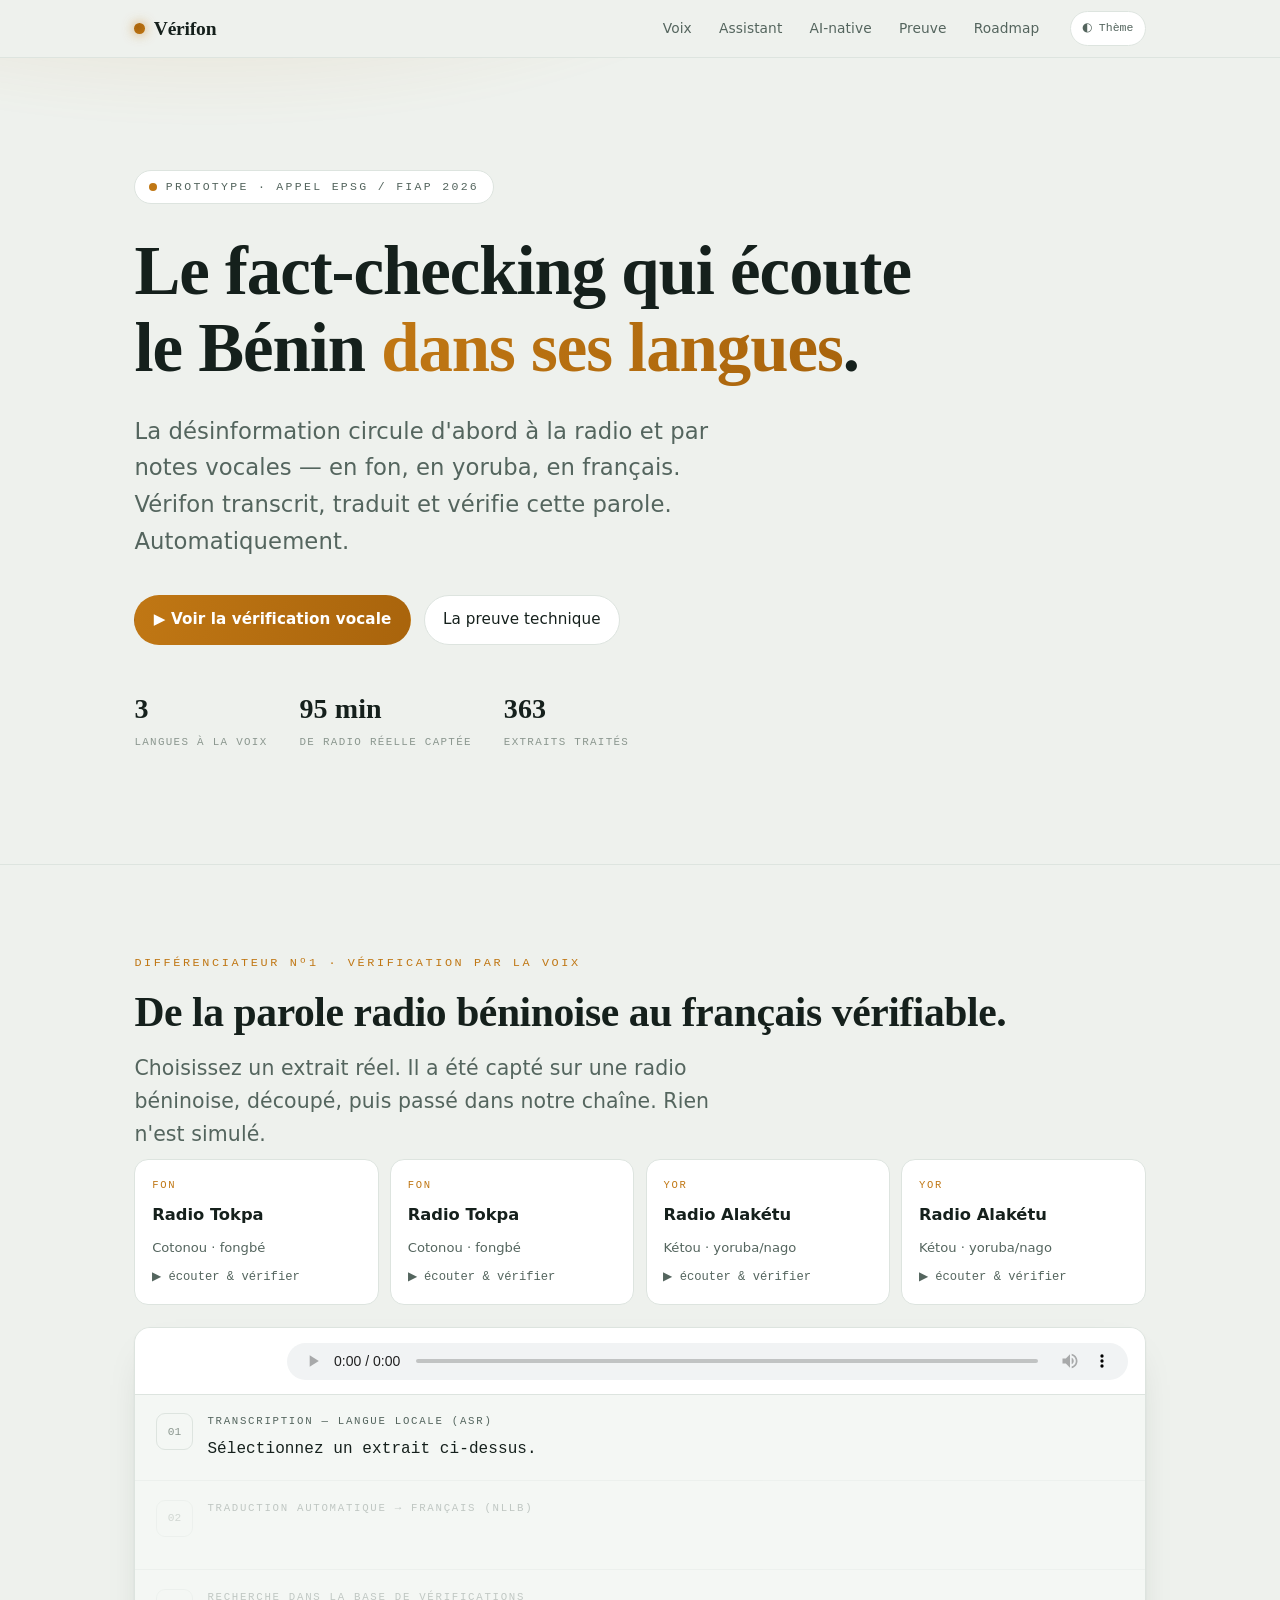
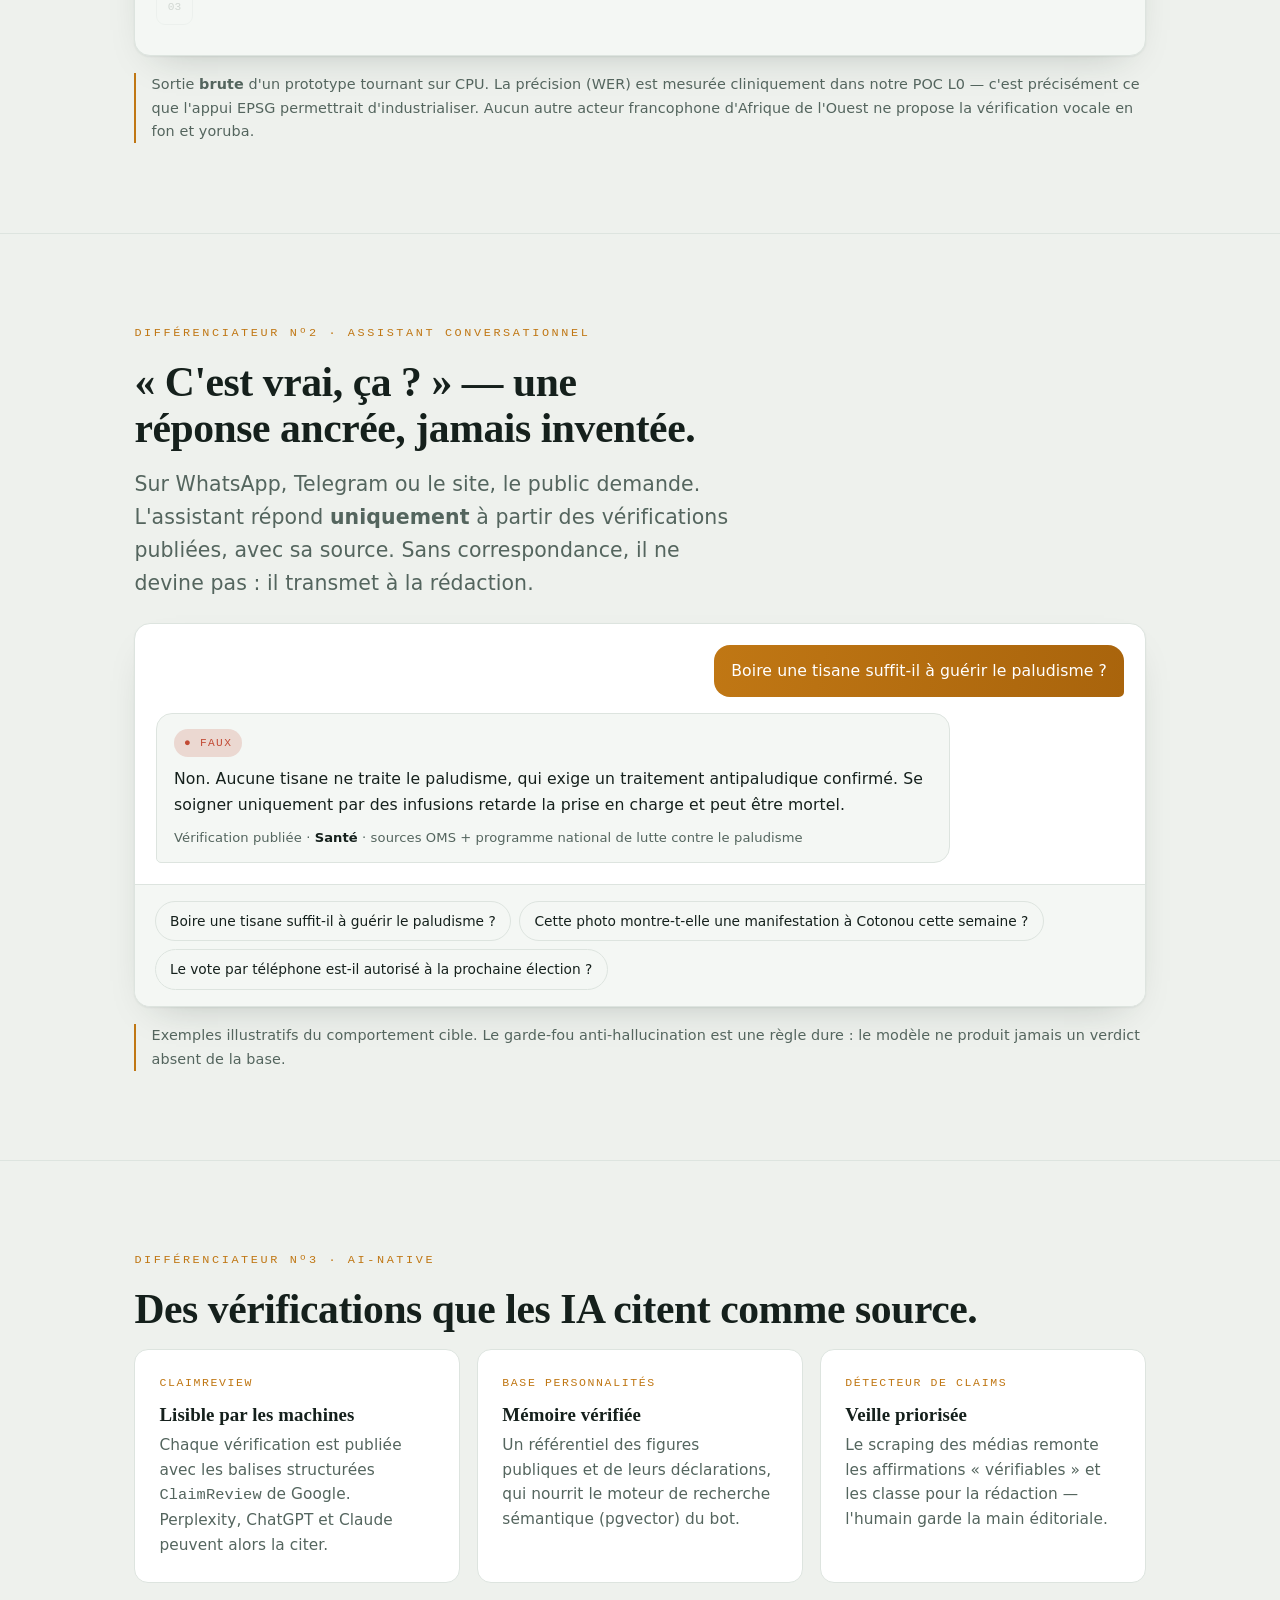
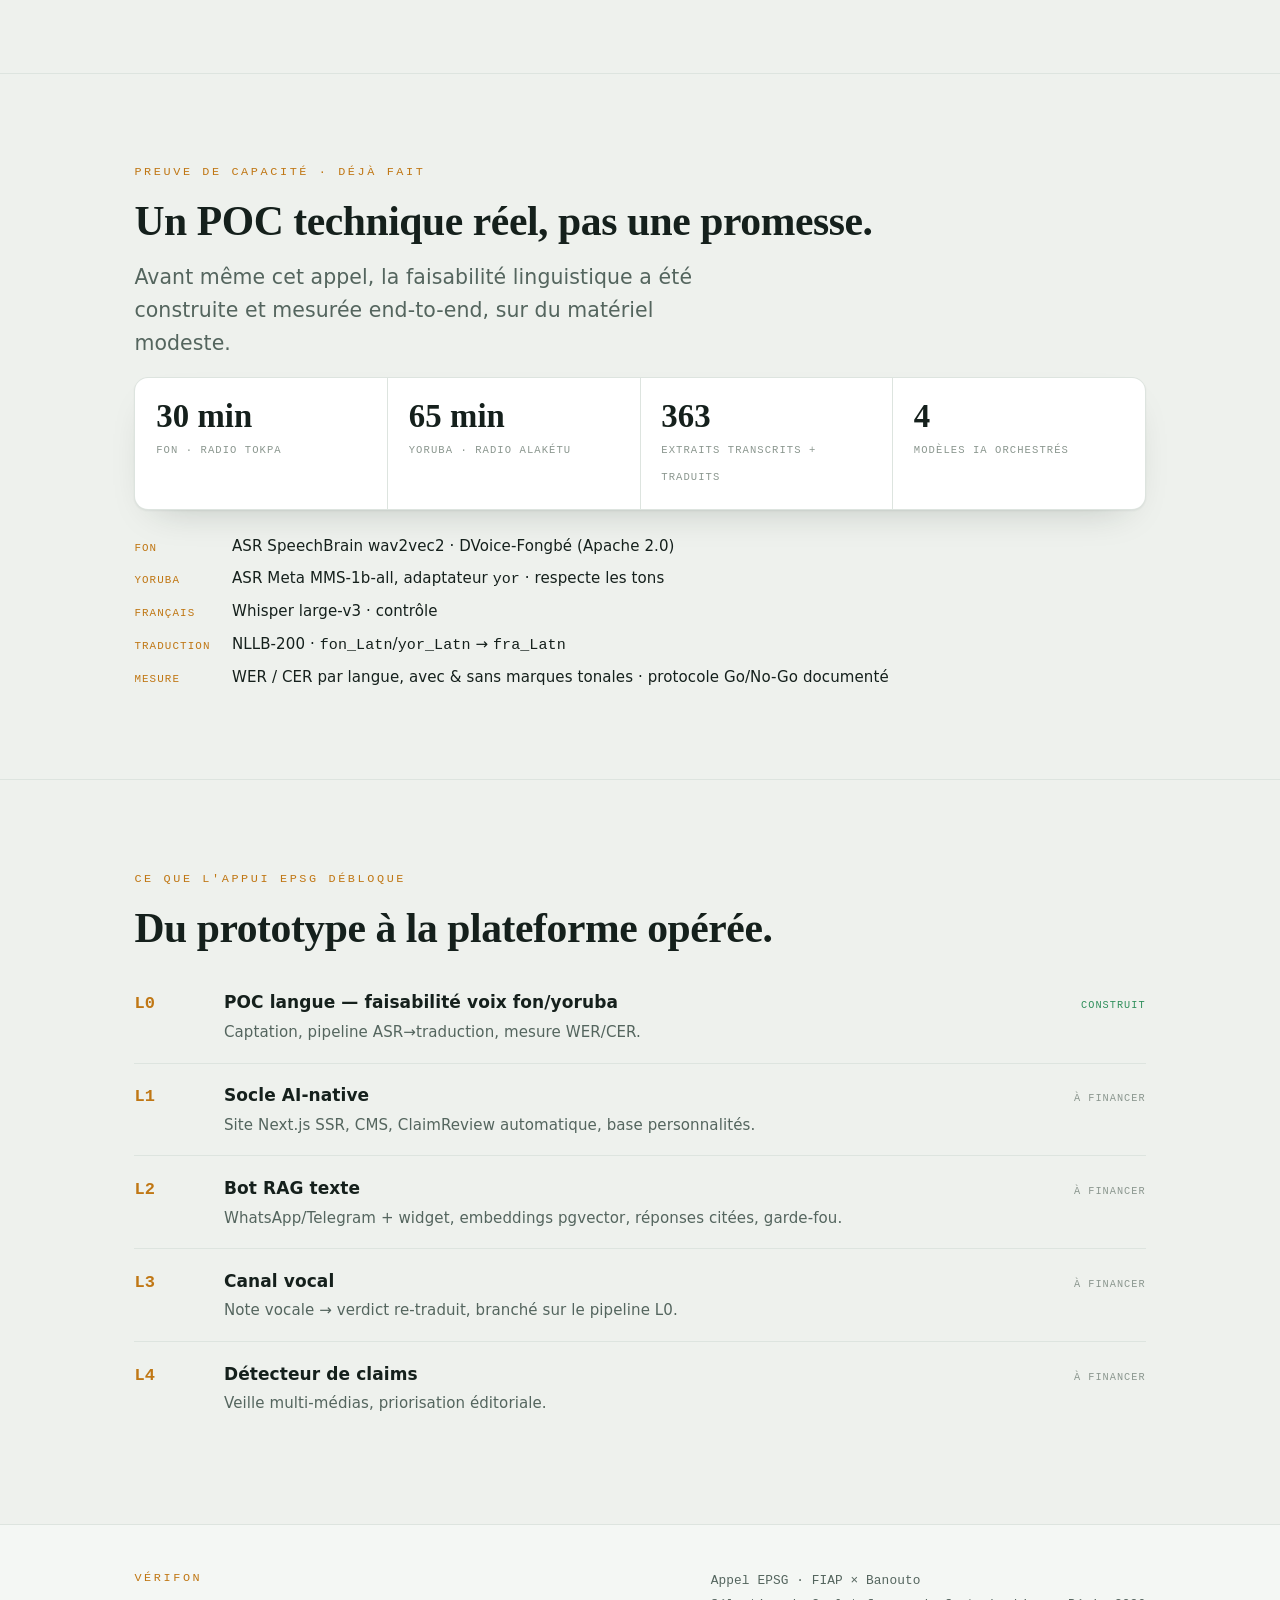
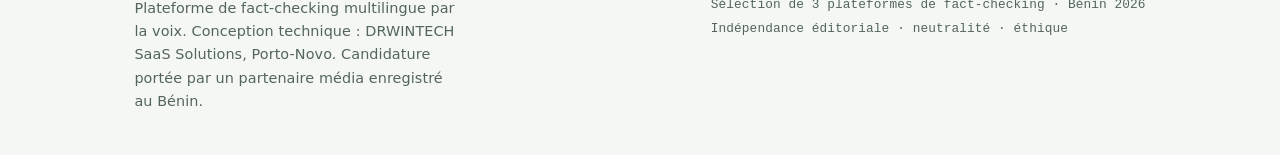
==== commit 9844166d: "style(demo): refonte moderne + responsive de la page de candidature - en-tete fixe avec navigation (" ====
--- a/demo-site/index.html
+++ b/demo-site/index.html
@@ -3,185 +3,205 @@
 <head>
 <meta charset="utf-8">
 <meta name="viewport" content="width=device-width, initial-scale=1">
-<meta name="description" content="Verifon — plateforme de fact-checking multilingue par la voix (fon, yoruba, francais) au Benin. Candidature EPSG/FIAP.">
+<meta name="description" content="Verifon — fact-checking multilingue par la voix (fon, yoruba, francais) au Benin. Candidature EPSG/FIAP.">
 <meta property="og:title" content="Verifon — fact-checking par la voix, en fon et yoruba">
 <meta property="og:description" content="La premiere plateforme qui transcrit, traduit et verifie la parole radio beninoise en fon et yoruba.">
 <meta property="og:type" content="website">
 <title>Vérifon — fact-checking par la voix, en fon et en yoruba</title>
 <style>
   :root {
-    --bg:#0d1211; --panel:#131b18; --panel-2:#0f1614; --line:#243430;
-    --ink:#eef4f1; --mut:#93a49c; --faint:#66756e;
-    --accent:#f0a62b; --accent-ink:#1a1206;
-    --true:#4bb87c; --false:#e2604a; --mixed:#f0a62b;
-    --link:#46b8a2;
+    --bg:#0b100f; --panel:#121a17; --panel-2:#0e1614; --elev:#16211d; --line:#233330;
+    --ink:#eef4f1; --mut:#93a49c; --faint:#647570;
+    --accent:#f4ac33; --accent-2:#ffcf7a; --accent-ink:#1a1206;
+    --true:#4bb87c; --false:#e2604a; --mixed:#f4ac33;
+    --link:#4bbfa8;
     --serif:"Iowan Old Style","Palatino Linotype",Palatino,"Georgia",serif;
     --sans:system-ui,-apple-system,"Segoe UI",Roboto,sans-serif;
     --mono:ui-monospace,"Cascadia Code","SF Mono",Consolas,monospace;
-    --wrap:64rem;
+    --wrap:66rem; --radius:14px;
+    --shadow:0 1px 2px rgba(0,0,0,.3),0 12px 34px -18px rgba(0,0,0,.55);
+    --glow:0 0 0 1px color-mix(in srgb,var(--accent) 30%,transparent);
+    --nav-h:58px;
   }
   @media (prefers-color-scheme: light) {
     :root {
-      --bg:#edf0ec; --panel:#ffffff; --panel-2:#f5f7f4; --line:#dbe2dd;
-      --ink:#16211d; --mut:#586b63; --faint:#8a978f;
-      --accent:#c9791a; --accent-ink:#fff;
-      --true:#2f8f5b; --false:#c24a34; --mixed:#c9791a; --link:#1f8f7d;
+      --bg:#eef1ed; --panel:#ffffff; --panel-2:#f4f7f4; --elev:#ffffff; --line:#dde4df;
+      --ink:#15201c; --mut:#54655e; --faint:#8b978f;
+      --accent:#c07714; --accent-2:#a9640c; --accent-ink:#ffffff;
+      --true:#2f8f5b; --false:#c24a34; --mixed:#c07714; --link:#1a8b79;
+      --shadow:0 1px 2px rgba(20,40,30,.06),0 16px 40px -22px rgba(20,40,30,.28);
     }
   }
-  :root[data-theme="dark"] {
-    --bg:#0d1211; --panel:#131b18; --panel-2:#0f1614; --line:#243430;
-    --ink:#eef4f1; --mut:#93a49c; --faint:#66756e;
-    --accent:#f0a62b; --accent-ink:#1a1206; --true:#4bb87c; --false:#e2604a; --mixed:#f0a62b; --link:#46b8a2;
+  :root[data-theme="dark"]{ --bg:#0b100f;--panel:#121a17;--panel-2:#0e1614;--elev:#16211d;--line:#233330;--ink:#eef4f1;--mut:#93a49c;--faint:#647570;--accent:#f4ac33;--accent-2:#ffcf7a;--accent-ink:#1a1206;--true:#4bb87c;--false:#e2604a;--mixed:#f4ac33;--link:#4bbfa8;--shadow:0 1px 2px rgba(0,0,0,.3),0 12px 34px -18px rgba(0,0,0,.55); }
+  :root[data-theme="light"]{ --bg:#eef1ed;--panel:#ffffff;--panel-2:#f4f7f4;--elev:#ffffff;--line:#dde4df;--ink:#15201c;--mut:#54655e;--faint:#8b978f;--accent:#c07714;--accent-2:#a9640c;--accent-ink:#fff;--true:#2f8f5b;--false:#c24a34;--mixed:#c07714;--link:#1a8b79;--shadow:0 1px 2px rgba(20,40,30,.06),0 16px 40px -22px rgba(20,40,30,.28); }
+
+  * { box-sizing:border-box; }
+  html { -webkit-text-size-adjust:100%; scroll-behavior:smooth; }
+  body {
+    margin:0; background:var(--bg); color:var(--ink); font-family:var(--sans);
+    line-height:1.62; font-size:17px; letter-spacing:.005em; -webkit-font-smoothing:antialiased;
+    overflow-x:hidden;
   }
-  :root[data-theme="light"] {
-    --bg:#edf0ec; --panel:#ffffff; --panel-2:#f5f7f4; --line:#dbe2dd;
-    --ink:#16211d; --mut:#586b63; --faint:#8a978f;
-    --accent:#c9791a; --accent-ink:#fff; --true:#2f8f5b; --false:#c24a34; --mixed:#c9791a; --link:#1f8f7d;
-  }
-
-  * { box-sizing:border-box; }
-  html { -webkit-text-size-adjust:100%; }
-  body {
-    margin:0; background:var(--bg); color:var(--ink);
-    font-family:var(--sans); line-height:1.6;
-    font-size:17px; letter-spacing:.005em;
-    -webkit-font-smoothing:antialiased;
-  }
-  .wrap { max-width:var(--wrap); margin-inline:auto; padding-inline:1.4rem; }
-  section { padding-block:clamp(3rem,7vw,5.5rem); border-top:1px solid var(--line); }
-  section:first-of-type { border-top:0; }
+  .wrap { max-width:var(--wrap); margin-inline:auto; padding-inline:1.4rem; width:100%; }
+  section { padding-block:clamp(3rem,7vw,5.75rem); border-top:1px solid var(--line); scroll-margin-top:calc(var(--nav-h) + 12px); }
 
   h1,h2,h3 { font-family:var(--serif); font-weight:600; line-height:1.12; text-wrap:balance; margin:0; }
-  h1 { font-size:clamp(2.3rem,6.2vw,4.1rem); letter-spacing:-.01em; }
-  h2 { font-size:clamp(1.7rem,3.6vw,2.5rem); letter-spacing:-.01em; }
+  h1 { font-size:clamp(2.4rem,6.4vw,4.3rem); letter-spacing:-.015em; }
+  h2 { font-size:clamp(1.75rem,3.7vw,2.6rem); letter-spacing:-.01em; }
   h3 { font-size:1.18rem; }
   p { margin:0; }
-  a { color:var(--link); }
-
-  .eyebrow {
-    font-family:var(--mono); font-size:.74rem; letter-spacing:.22em; text-transform:uppercase;
-    color:var(--accent); margin:0 0 1rem;
-  }
-  .lede { font-size:clamp(1.05rem,2vw,1.28rem); color:var(--mut); max-width:44ch; }
-  .stack { display:flex; flex-direction:column; gap:1.1rem; }
-  .muted { color:var(--mut); }
-  .small { font-size:.9rem; }
-  .mono { font-family:var(--mono); }
+  a { color:var(--link); text-underline-offset:3px; }
+
+  .eyebrow { font-family:var(--mono); font-size:.74rem; letter-spacing:.22em; text-transform:uppercase; color:var(--accent); margin:0 0 1rem; }
+  .lede { font-size:clamp(1.05rem,2vw,1.28rem); color:var(--mut); max-width:46ch; }
+  .muted { color:var(--mut); } .small { font-size:.9rem; } .mono { font-family:var(--mono); }
+
+  /* ---------- Nav ---------- */
+  .nav { position:sticky; top:0; z-index:20; height:var(--nav-h); display:flex; align-items:center;
+    background:color-mix(in srgb,var(--bg) 82%,transparent); backdrop-filter:blur(12px) saturate(1.2);
+    border-bottom:1px solid var(--line); }
+  .nav .wrap { display:flex; align-items:center; gap:1.2rem; }
+  .brand { font-family:var(--serif); font-weight:600; font-size:1.22rem; letter-spacing:-.01em; margin-right:auto; display:flex; align-items:center; gap:.55rem; }
+  .brand .mark { width:.66rem; height:.66rem; border-radius:50%; background:radial-gradient(circle at 35% 35%,var(--accent-2),var(--accent)); box-shadow:0 0 12px color-mix(in srgb,var(--accent) 70%,transparent); }
+  .nav nav { display:flex; gap:.3rem; }
+  .nav nav a { font-size:.86rem; color:var(--mut); text-decoration:none; padding:.4rem .7rem; border-radius:99px; transition:color .15s,background .15s; }
+  .nav nav a:hover { color:var(--ink); background:var(--panel); }
+  .tbtn { font:inherit; font-family:var(--mono); font-size:.72rem; cursor:pointer; color:var(--mut);
+    background:var(--panel); border:1px solid var(--line); border-radius:99px; padding:.42rem .7rem; white-space:nowrap; }
+  .tbtn:hover { color:var(--ink); }
+  @media (max-width:720px){ .nav nav{display:none;} }
 
   /* ---------- Hero ---------- */
-  .hero { position:relative; overflow:hidden; }
+  .hero { position:relative; overflow:hidden; isolation:isolate; }
+  .hero::before { content:""; position:absolute; inset:-40% -10% auto; height:80%; z-index:-1;
+    background:
+      radial-gradient(60% 60% at 22% 18%,color-mix(in srgb,var(--accent) 20%,transparent),transparent 70%),
+      radial-gradient(50% 50% at 82% 10%,color-mix(in srgb,var(--link) 16%,transparent),transparent 70%);
+    filter:blur(10px); pointer-events:none; }
   .hero .wrap { padding-block:clamp(3.5rem,9vw,7rem); }
-  .onair {
-    display:inline-flex; align-items:center; gap:.55rem; font-family:var(--mono);
-    font-size:.72rem; letter-spacing:.2em; text-transform:uppercase; color:var(--mut);
-    border:1px solid var(--line); border-radius:99px; padding:.4rem .8rem; margin-bottom:1.8rem;
-  }
-  .onair .dot { width:.5rem; height:.5rem; border-radius:50%; background:var(--accent);
-    box-shadow:0 0 0 0 var(--accent); animation:pulse 2.4s infinite; }
-  @keyframes pulse { 0%{box-shadow:0 0 0 0 color-mix(in srgb,var(--accent) 60%,transparent);}
-    70%{box-shadow:0 0 0 .5rem transparent;} 100%{box-shadow:0 0 0 0 transparent;} }
-  .hero h1 em { font-style:normal; color:var(--accent); }
-  .hero .lede { margin-top:1.6rem; font-size:clamp(1.1rem,2.2vw,1.4rem); max-width:40ch; }
-  .herometa { margin-top:2.4rem; display:flex; flex-wrap:wrap; gap:1.8rem; }
+  .onair { display:inline-flex; align-items:center; gap:.55rem; font-family:var(--mono); font-size:.72rem;
+    letter-spacing:.2em; text-transform:uppercase; color:var(--mut); border:1px solid var(--line);
+    border-radius:99px; padding:.42rem .85rem; margin-bottom:1.8rem; background:var(--panel); }
+  .onair .dot { width:.5rem; height:.5rem; border-radius:50%; background:var(--accent); animation:pulse 2.4s infinite; }
+  @keyframes pulse { 0%{box-shadow:0 0 0 0 color-mix(in srgb,var(--accent) 60%,transparent);} 70%{box-shadow:0 0 0 .55rem transparent;} 100%{box-shadow:0 0 0 0 transparent;} }
+  .hero h1 em { font-style:normal; background:linear-gradient(100deg,var(--accent),var(--accent-2)); -webkit-background-clip:text; background-clip:text; color:transparent; }
+  .hero .lede { margin-top:1.6rem; font-size:clamp(1.1rem,2.2vw,1.42rem); max-width:42ch; }
+  .cta { margin-top:2.2rem; display:flex; flex-wrap:wrap; gap:.8rem; }
+  .btn { font:inherit; font-size:.95rem; cursor:pointer; text-decoration:none; display:inline-flex; align-items:center; gap:.5rem;
+    padding:.72rem 1.15rem; border-radius:99px; border:1px solid var(--line); transition:transform .15s,border-color .15s,background .15s; }
+  .btn.primary { background:linear-gradient(100deg,var(--accent),var(--accent-2)); color:var(--accent-ink); border-color:transparent; font-weight:600; }
+  .btn.primary:hover { transform:translateY(-2px); }
+  .btn.ghost { background:var(--panel); color:var(--ink); }
+  .btn.ghost:hover { border-color:var(--accent); }
+  .herometa { margin-top:2.6rem; display:flex; flex-wrap:wrap; gap:1.2rem 2rem; }
   .herometa div { display:flex; flex-direction:column; gap:.15rem; }
-  .herometa b { font-family:var(--serif); font-size:1.7rem; font-weight:600; }
-  .herometa span { font-family:var(--mono); font-size:.7rem; letter-spacing:.12em; text-transform:uppercase; color:var(--faint); }
+  .herometa b { font-family:var(--serif); font-size:1.75rem; font-weight:600; font-variant-numeric:tabular-nums; }
+  .herometa span { font-family:var(--mono); font-size:.68rem; letter-spacing:.12em; text-transform:uppercase; color:var(--faint); }
 
   /* ---------- Voice demo ---------- */
-  .clips { display:grid; grid-template-columns:repeat(auto-fit,minmax(220px,1fr)); gap:.7rem; margin-top:.5rem; }
-  .clip {
-    text-align:left; cursor:pointer; background:var(--panel); color:inherit;
-    border:1px solid var(--line); border-radius:.7rem; padding:1rem 1.05rem; font:inherit;
-    display:flex; flex-direction:column; gap:.5rem; transition:border-color .15s, transform .15s;
-  }
-  .clip:hover { border-color:var(--accent); transform:translateY(-2px); }
-  .clip[aria-selected="true"] { border-color:var(--accent); box-shadow:inset 0 0 0 1px var(--accent); }
-  .clip .lang { font-family:var(--mono); font-size:.68rem; letter-spacing:.16em; text-transform:uppercase; color:var(--accent); }
-  .clip .src { font-weight:600; }
+  .clips { display:grid; grid-template-columns:repeat(auto-fit,minmax(215px,1fr)); gap:.7rem; margin-top:.5rem; }
+  .clip { text-align:left; cursor:pointer; background:var(--panel); color:inherit; border:1px solid var(--line);
+    border-radius:var(--radius); padding:1.05rem; font:inherit; display:flex; flex-direction:column; gap:.5rem;
+    transition:border-color .16s,transform .16s,box-shadow .16s; }
+  .clip:hover { border-color:var(--accent); transform:translateY(-3px); box-shadow:var(--shadow); }
+  .clip[aria-selected="true"] { border-color:var(--accent); box-shadow:var(--glow); }
+  .clip .lang { font-family:var(--mono); font-size:.66rem; letter-spacing:.16em; text-transform:uppercase; color:var(--accent); }
+  .clip .src { font-weight:600; font-size:1.02rem; }
   .clip .place { font-size:.82rem; color:var(--mut); }
-  .clip .play { font-family:var(--mono); font-size:.78rem; color:var(--mut); display:flex; align-items:center; gap:.4rem; }
-
-  .pipe { margin-top:1.4rem; border:1px solid var(--line); border-radius:.9rem; overflow:hidden; background:var(--panel-2); }
-  .pipe .bar { display:flex; align-items:center; gap:1rem; padding:1rem 1.2rem; border-bottom:1px solid var(--line); }
-  .pipe audio { width:100%; height:2.2rem; }
-  .steps { display:grid; }
-  .step { padding:1.1rem 1.3rem; border-top:1px solid var(--line); display:grid; grid-template-columns:2.2rem 1fr; gap:.9rem; }
+  .clip .play { font-family:var(--mono); font-size:.76rem; color:var(--mut); display:flex; align-items:center; gap:.4rem; margin-top:.1rem; }
+
+  .pipe { margin-top:1.4rem; border:1px solid var(--line); border-radius:calc(var(--radius) + 2px); overflow:hidden; background:var(--panel-2); box-shadow:var(--shadow); }
+  .pipe .bar { display:flex; align-items:center; gap:1rem; padding:.9rem 1rem; border-bottom:1px solid var(--line); background:var(--panel); }
+  .viz { flex:0 0 auto; width:120px; height:36px; }
+  .pipe audio { width:100%; height:2.3rem; flex:1; }
+  .step { padding:1.15rem 1.3rem; border-top:1px solid var(--line); display:grid; grid-template-columns:2.3rem 1fr; gap:.9rem; transition:opacity .25s; }
   .step:first-child { border-top:0; }
-  .step .n { font-family:var(--mono); font-size:.7rem; letter-spacing:.1em; color:var(--faint);
-    border:1px solid var(--line); border-radius:.4rem; width:2.2rem; height:2.2rem; display:grid; place-items:center; }
-  .step .k { font-family:var(--mono); font-size:.68rem; letter-spacing:.16em; text-transform:uppercase; color:var(--mut); margin-bottom:.35rem; }
+  .step .n { font-family:var(--mono); font-size:.7rem; color:var(--faint); border:1px solid var(--line); border-radius:9px; width:2.3rem; height:2.3rem; display:grid; place-items:center; }
+  .step .k { font-family:var(--mono); font-size:.67rem; letter-spacing:.16em; text-transform:uppercase; color:var(--mut); margin-bottom:.4rem; }
   .step .v { font-family:var(--mono); font-size:1rem; line-height:1.55; color:var(--ink); word-break:break-word; min-height:1.5em; }
-  .step .v.fr { font-family:var(--serif); font-size:1.12rem; font-style:italic; }
+  .step .v.fr { font-family:var(--serif); font-size:1.14rem; font-style:italic; }
   .step.pending { opacity:.32; }
-  .step .cursor { display:inline-block; width:.5ch; background:var(--accent); animation:blink 1s steps(2) infinite; }
+  .step .cursor { display:inline-block; width:.55ch; background:var(--accent); animation:blink 1s steps(2) infinite; }
   @keyframes blink { 50%{opacity:0;} }
-  .note { margin-top:1rem; font-size:.88rem; color:var(--mut); border-left:2px solid var(--accent); padding-left:.9rem; }
-
-  /* ---------- Chat demo ---------- */
-  .chat { border:1px solid var(--line); border-radius:.9rem; background:var(--panel); overflow:hidden; }
-  .chat .log { padding:1.2rem; display:flex; flex-direction:column; gap:1rem; min-height:8rem; }
-  .bubble { max-width:80%; padding:.8rem 1rem; border-radius:.8rem; font-size:.98rem; }
-  .bubble.q { align-self:flex-end; background:var(--accent); color:var(--accent-ink); border-bottom-right-radius:.2rem; }
-  .bubble.a { align-self:flex-start; background:var(--panel-2); border:1px solid var(--line); border-bottom-left-radius:.2rem; }
-  .verdict { display:inline-flex; align-items:center; gap:.45rem; font-family:var(--mono); font-size:.72rem;
-    letter-spacing:.12em; text-transform:uppercase; padding:.25rem .6rem; border-radius:99px; margin-bottom:.55rem; }
+  .note { margin-top:1.1rem; font-size:.9rem; color:var(--mut); border-left:2px solid var(--accent); padding-left:.95rem; }
+
+  /* ---------- Chat ---------- */
+  .chat { border:1px solid var(--line); border-radius:calc(var(--radius) + 2px); background:var(--panel); overflow:hidden; box-shadow:var(--shadow); margin-top:1.4rem; }
+  .chat .log { padding:1.3rem; display:flex; flex-direction:column; gap:1rem; min-height:9rem; }
+  .bubble { max-width:82%; padding:.85rem 1.05rem; border-radius:16px; font-size:.98rem; animation:rise .35s ease both; }
+  @keyframes rise { from{opacity:0;transform:translateY(8px);} }
+  .bubble.q { align-self:flex-end; background:linear-gradient(100deg,var(--accent),var(--accent-2)); color:var(--accent-ink); border-bottom-right-radius:5px; font-weight:500; }
+  .bubble.a { align-self:flex-start; background:var(--panel-2); border:1px solid var(--line); border-bottom-left-radius:5px; }
+  .verdict { display:inline-flex; align-items:center; gap:.45rem; font-family:var(--mono); font-size:.7rem; letter-spacing:.12em; text-transform:uppercase; padding:.28rem .62rem; border-radius:99px; margin-bottom:.6rem; }
   .verdict.false { background:color-mix(in srgb,var(--false) 18%,transparent); color:var(--false); }
   .verdict.mixed { background:color-mix(in srgb,var(--mixed) 20%,transparent); color:var(--mixed); }
   .verdict.true { background:color-mix(in srgb,var(--true) 18%,transparent); color:var(--true); }
-  .cite { margin-top:.6rem; font-size:.82rem; color:var(--mut); }
+  .cite { margin-top:.65rem; font-size:.82rem; color:var(--mut); }
   .cite b { color:var(--ink); font-weight:600; }
   .asks { display:flex; flex-wrap:wrap; gap:.5rem; padding:1rem 1.2rem; border-top:1px solid var(--line); background:var(--panel-2); }
-  .asks button { font:inherit; font-size:.86rem; cursor:pointer; background:transparent; color:var(--ink);
-    border:1px solid var(--line); border-radius:99px; padding:.45rem .85rem; transition:border-color .15s; }
-  .asks button:hover { border-color:var(--accent); }
-
-  /* ---------- Feature grid ---------- */
-  .grid3 { display:grid; grid-template-columns:repeat(auto-fit,minmax(240px,1fr)); gap:1.1rem; margin-top:1rem; }
-  .card { background:var(--panel); border:1px solid var(--line); border-radius:.8rem; padding:1.4rem; }
+  .asks button { font:inherit; font-size:.86rem; cursor:pointer; background:transparent; color:var(--ink); border:1px solid var(--line); border-radius:99px; padding:.5rem .9rem; transition:border-color .15s,color .15s; }
+  .asks button:hover { border-color:var(--accent); color:var(--accent); }
+
+  /* ---------- Cards / evidence / roadmap ---------- */
+  .grid3 { display:grid; grid-template-columns:repeat(auto-fit,minmax(238px,1fr)); gap:1.1rem; margin-top:1rem; }
+  .card { background:var(--panel); border:1px solid var(--line); border-radius:var(--radius); padding:1.5rem; transition:transform .16s,border-color .16s,box-shadow .16s; }
+  .card:hover { transform:translateY(-3px); border-color:var(--accent); box-shadow:var(--shadow); }
   .card .k { font-family:var(--mono); font-size:.72rem; letter-spacing:.14em; text-transform:uppercase; color:var(--accent); }
-  .card h3 { margin:.7rem 0 .5rem; }
-  .card p { color:var(--mut); font-size:.96rem; }
-
-  /* ---------- Evidence / stats ---------- */
-  .stats { display:grid; grid-template-columns:repeat(auto-fit,minmax(150px,1fr)); gap:1px;
-    background:var(--line); border:1px solid var(--line); border-radius:.8rem; overflow:hidden; margin-top:1rem; }
-  .stats div { background:var(--panel); padding:1.2rem 1.3rem; }
-  .stats b { display:block; font-family:var(--serif); font-size:2rem; font-weight:600; font-variant-numeric:tabular-nums; }
-  .stats span { font-family:var(--mono); font-size:.68rem; letter-spacing:.1em; text-transform:uppercase; color:var(--faint); }
-  .prov { margin-top:1.4rem; display:flex; flex-direction:column; gap:.6rem; }
-  .prov .row { display:flex; gap:.8rem; align-items:baseline; font-size:.94rem; }
-  .prov .row .tag { font-family:var(--mono); font-size:.7rem; letter-spacing:.1em; text-transform:uppercase;
-    color:var(--accent); min-width:5.2rem; }
-
-  /* ---------- Roadmap ---------- */
+  .card h3 { margin:.7rem 0 .5rem; } .card p { color:var(--mut); font-size:.96rem; }
+
+  .stats { display:grid; grid-template-columns:repeat(auto-fit,minmax(148px,1fr)); gap:1px; background:var(--line); border:1px solid var(--line); border-radius:var(--radius); overflow:hidden; margin-top:1rem; box-shadow:var(--shadow); }
+  .stats div { background:var(--panel); padding:1.25rem 1.3rem; }
+  .stats b { display:block; font-family:var(--serif); font-size:2.05rem; font-weight:600; font-variant-numeric:tabular-nums; line-height:1.1; }
+  .stats span { font-family:var(--mono); font-size:.66rem; letter-spacing:.1em; text-transform:uppercase; color:var(--faint); }
+  .prov { margin-top:1.5rem; display:flex; flex-direction:column; gap:.5rem; }
+  .prov .row { display:flex; gap:.9rem; align-items:baseline; font-size:.94rem; flex-wrap:wrap; }
+  .prov .row .tag { font-family:var(--mono); font-size:.68rem; letter-spacing:.1em; text-transform:uppercase; color:var(--accent); min-width:5.2rem; }
+
   .road { margin-top:1.2rem; display:flex; flex-direction:column; }
-  .road .lot { display:grid; grid-template-columns:5rem 1fr; gap:1.2rem; padding:1.1rem 0; border-top:1px solid var(--line); align-items:baseline; }
+  .road .lot { display:grid; grid-template-columns:4.5rem 1fr auto; gap:1.1rem; padding:1.15rem 0; border-top:1px solid var(--line); align-items:baseline; }
   .road .lot:first-child { border-top:0; }
-  .road .code { font-family:var(--mono); font-weight:600; color:var(--accent); letter-spacing:.05em; }
+  .road .code { font-family:var(--mono); font-weight:600; color:var(--accent); }
   .road .lot p { color:var(--mut); font-size:.94rem; margin-top:.2rem; }
-  .road .state { font-family:var(--mono); font-size:.66rem; letter-spacing:.1em; text-transform:uppercase; color:var(--true); }
+  .road .state { font-family:var(--mono); font-size:.64rem; letter-spacing:.1em; text-transform:uppercase; color:var(--true); white-space:nowrap; }
   .road .state.todo { color:var(--faint); }
-
-  footer { border-top:1px solid var(--line); }
-  footer .wrap { padding-block:2.6rem; display:flex; flex-wrap:wrap; gap:1.4rem 2rem; justify-content:space-between; align-items:flex-start; }
-  footer .mono { font-size:.8rem; color:var(--mut); line-height:1.8; }
-
-  .toggle { position:fixed; top:1rem; right:1rem; z-index:5; font:inherit; font-size:.75rem;
-    font-family:var(--mono); cursor:pointer; background:var(--panel); color:var(--mut);
-    border:1px solid var(--line); border-radius:99px; padding:.4rem .7rem; }
-  :focus-visible { outline:2px solid var(--accent); outline-offset:2px; border-radius:.3rem; }
-  @media (prefers-reduced-motion:reduce){ *{animation:none!important; transition:none!important;} }
+  @media (max-width:560px){ .road .lot{grid-template-columns:3.4rem 1fr; } .road .state{grid-column:2; } }
+
+  footer { border-top:1px solid var(--line); background:var(--panel-2); }
+  footer .wrap { padding-block:2.8rem; display:flex; flex-wrap:wrap; gap:1.6rem 2rem; justify-content:space-between; align-items:flex-start; }
+  footer .mono { font-size:.8rem; color:var(--mut); line-height:1.85; }
+
+  .reveal { opacity:0; transform:translateY(18px); transition:opacity .6s ease,transform .6s ease; }
+  .reveal.in { opacity:1; transform:none; }
+
+  :focus-visible { outline:2px solid var(--accent); outline-offset:3px; border-radius:6px; }
+  @media (prefers-reduced-motion:reduce){ *{animation:none!important;transition:none!important; scroll-behavior:auto;} .reveal{opacity:1;transform:none;} }
 </style>
 
 </head>
 <body>
-<button class="toggle" id="themeBtn" aria-label="Changer de thème">◐ thème</button>
+<header class="nav">
+  <div class="wrap">
+    <span class="brand"><span class="mark"></span>Vérifon</span>
+    <nav>
+      <a href="#voix">Voix</a>
+      <a href="#bot">Assistant</a>
+      <a href="#ainative">AI-native</a>
+      <a href="#preuve">Preuve</a>
+      <a href="#road">Roadmap</a>
+    </nav>
+    <button class="tbtn" id="themeBtn" aria-label="Changer de thème">◐ Thème</button>
+  </div>
+</header>
 
 <header class="hero">
   <div class="wrap">
-    <span class="onair"><span class="dot"></span> Prototype · EPSG / FIAP 2026</span>
+    <span class="onair"><span class="dot"></span> Prototype · Appel EPSG / FIAP 2026</span>
     <h1>Le fact-checking qui écoute le Bénin <em>dans ses langues</em>.</h1>
     <p class="lede">La désinformation circule d'abord à la radio et par notes vocales — en fon, en yoruba, en français. Vérifon transcrit, traduit et vérifie cette parole. Automatiquement.</p>
+    <div class="cta">
+      <a class="btn primary" href="#voix">▶ Voir la vérification vocale</a>
+      <a class="btn ghost" href="#preuve">La preuve technique</a>
+    </div>
     <div class="herometa">
       <div><b>3</b><span>langues à la voix</span></div>
       <div><b>95&nbsp;min</b><span>de radio réelle captée</span></div>
@@ -190,7 +210,7 @@
   </div>
 </header>
 
-<section id="voix">
+<section id="voix" class="reveal">
   <div class="wrap">
     <p class="eyebrow">Différenciateur nº1 · vérification par la voix</p>
     <h2>De la parole radio béninoise au français vérifiable.</h2>
@@ -200,29 +220,21 @@
 
     <div class="pipe">
       <div class="bar">
+        <canvas class="viz" id="viz" width="240" height="72" aria-hidden="true"></canvas>
         <audio id="player" controls preload="none"></audio>
       </div>
       <div class="steps">
         <div class="step" id="s-asr">
           <div class="n">01</div>
-          <div>
-            <div class="k">Transcription — langue locale (ASR)</div>
-            <div class="v" id="v-asr">Sélectionnez un extrait ci-dessus.</div>
-          </div>
+          <div><div class="k">Transcription — langue locale (ASR)</div><div class="v" id="v-asr">Sélectionnez un extrait ci-dessus.</div></div>
         </div>
         <div class="step pending" id="s-fr">
           <div class="n">02</div>
-          <div>
-            <div class="k">Traduction automatique → français (NLLB)</div>
-            <div class="v fr" id="v-fr"></div>
-          </div>
+          <div><div class="k">Traduction automatique → français (NLLB)</div><div class="v fr" id="v-fr"></div></div>
         </div>
         <div class="step pending" id="s-match">
           <div class="n">03</div>
-          <div>
-            <div class="k">Recherche dans la base de vérifications</div>
-            <div class="v" id="v-match"></div>
-          </div>
+          <div><div class="k">Recherche dans la base de vérifications</div><div class="v" id="v-match"></div></div>
         </div>
       </div>
     </div>
@@ -230,12 +242,12 @@
   </div>
 </section>
 
-<section id="bot">
+<section id="bot" class="reveal">
   <div class="wrap">
     <p class="eyebrow">Différenciateur nº2 · assistant conversationnel</p>
     <h2>« C'est vrai, ça&nbsp;? » — une réponse ancrée, jamais inventée.</h2>
     <p class="lede" style="margin-top:1rem">Sur WhatsApp, Telegram ou le site, le public demande. L'assistant répond <strong>uniquement</strong> à partir des vérifications publiées, avec sa source. Sans correspondance, il ne devine pas : il transmet à la rédaction.</p>
-    <div class="chat" style="margin-top:1.4rem">
+    <div class="chat">
       <div class="log" id="chatlog"></div>
       <div class="asks" id="asks"></div>
     </div>
@@ -243,31 +255,19 @@
   </div>
 </section>
 
-<section id="ainative">
+<section id="ainative" class="reveal">
   <div class="wrap">
     <p class="eyebrow">Différenciateur nº3 · AI-native</p>
     <h2>Des vérifications que les IA citent comme source.</h2>
     <div class="grid3">
-      <div class="card">
-        <div class="k">ClaimReview</div>
-        <h3>Lisible par les machines</h3>
-        <p>Chaque vérification est publiée avec les balises structurées <span class="mono">ClaimReview</span> de Google. Perplexity, ChatGPT et Claude peuvent alors la citer.</p>
-      </div>
-      <div class="card">
-        <div class="k">Base personnalités</div>
-        <h3>Mémoire vérifiée</h3>
-        <p>Un référentiel des figures publiques et de leurs déclarations, qui nourrit le moteur de recherche sémantique (pgvector) du bot.</p>
-      </div>
-      <div class="card">
-        <div class="k">Détecteur de claims</div>
-        <h3>Veille priorisée</h3>
-        <p>Le scraping des médias remonte les affirmations « vérifiables » et les classe pour la rédaction — l'humain garde la main éditoriale.</p>
-      </div>
+      <div class="card"><div class="k">ClaimReview</div><h3>Lisible par les machines</h3><p>Chaque vérification est publiée avec les balises structurées <span class="mono">ClaimReview</span> de Google. Perplexity, ChatGPT et Claude peuvent alors la citer.</p></div>
+      <div class="card"><div class="k">Base personnalités</div><h3>Mémoire vérifiée</h3><p>Un référentiel des figures publiques et de leurs déclarations, qui nourrit le moteur de recherche sémantique (pgvector) du bot.</p></div>
+      <div class="card"><div class="k">Détecteur de claims</div><h3>Veille priorisée</h3><p>Le scraping des médias remonte les affirmations « vérifiables » et les classe pour la rédaction — l'humain garde la main éditoriale.</p></div>
     </div>
   </div>
 </section>
 
-<section id="preuve">
+<section id="preuve" class="reveal">
   <div class="wrap">
     <p class="eyebrow">Preuve de capacité · déjà fait</p>
     <h2>Un POC technique réel, pas une promesse.</h2>
@@ -288,7 +288,7 @@
   </div>
 </section>
 
-<section id="road">
+<section id="road" class="reveal">
   <div class="wrap">
     <p class="eyebrow">Ce que l'appui EPSG débloque</p>
     <h2>Du prototype à la plateforme opérée.</h2>
@@ -306,7 +306,7 @@
   <div class="wrap">
     <div>
       <p class="eyebrow" style="margin-bottom:.5rem">Vérifon</p>
-      <p class="muted small" style="max-width:34ch">Plateforme de fact-checking multilingue par la voix. Conception technique&nbsp;: DRWINTECH SaaS Solutions, Porto-Novo. Candidature portée par un partenaire média enregistré au Bénin.</p>
+      <p class="muted small" style="max-width:36ch">Plateforme de fact-checking multilingue par la voix. Conception technique&nbsp;: DRWINTECH SaaS Solutions, Porto-Novo. Candidature portée par un partenaire média enregistré au Bénin.</p>
     </div>
     <p class="mono">
       Appel EPSG · FIAP × Banouto<br>
@@ -347,6 +347,7 @@
   "audio_b64": "SUQzBAAAAAAAI1RTU0UAAAAPAAADTGF2ZjYyLjEyLjEwMQAAAAAAAAAAAAAA//[base64]//NIxAAAAANIAUAAAPA5QoA4N4GoJAZMv4BFoD/PPwNLFQAEogZXD/+BhsEicxmwMbg//wtcI0eCsQT/8WAyHAKUM//+mpA0SNBrf//h7IDAHAUDYfAXSmBAFABCgDDwO////BABQCg2BhMEhtZOF8oEQGQWgaf/8v/////ozPK0ns7O032s9v0AAAM6Lw4F//NIxIMcQnX0AZSoAAKYaHpjZ0Y+GyJM8rhPIQgM1YYDAIZFhCpEeCo4Bjq0wOCLozgJkpDBYZR7SDBoWhJixCGtEYHGQy8QmJp/oUQzEKrkwlE1EdrkpcdzFbHfnbj8TD8YW1NH43DkYsPzD0HRanp85PEHcj2Mbjc/DkoljX+59x1T0mf6t0/a6dgKBhhk//NIxJU2Ak7aX5zhAw7FnEMHg0wWCQMDzL5vl9PD8NYTUKbaX/KJfKIexkUri5mUeoHGEwSoW/Dj26eUtbgfEaByDsBQ1ZuSruOsvbnCa6BFyRNJZCCB8QbZQfQS+S0xERmNX5mYsre8SpwuDBVWIotOdTEvq6Y6NlAg279xAvkJBjGAm5J1KVDoI17I4A8x//NIxEAscgKAA9vQA0FdRK4ZBOuYQGalKVh1L2bOcuUtOhvFnImKShduXzD6RB/MLtLFbdaktU1mvlu7V9w3Hk87HlUggI3ONuS3qVTcnMf2UyRl0VkUcnZiBq8FQ5br2alSGKSXRlrDsx9jD1rcgN+asip5ThfKHeiG7f377RQBqIzDqJbAxedB8HHVTM8T//NIxBEfsdqQBtPS1GTFJxKwGRFNoBgkqCDHDWaL+rLaNcDiTqec2VTItKSLpCmQTZhOmumsI6NEMpDYiuTpdiVP21aP10QANQjNa3qeupLuL73ops5kcorARAUi8aOzaigbl6umq2TW2ur7ZSIgSDTMGoDeHU+lRFxtRID3rd9E9a6DBoUOqd94YiCzkojT//NIxBUhAgqIpN4YnAQLeWXsZGBFdRTh6W8iEAQjW6kMVcK2G6SUv3a19JTvDLs7/5UljPCf2z8WukO+9uYUzMRghDybm3ba+fLLt3s7zevnAkUPEldEwGNGDwQCwC6ssRL191lKde9O+du/Rybr4FnWptV6/T6DmD8TjsfVj0ifRL87VFPxWSMOecMqBxru//NIxBQhSiqgAsse09ecfslGB4LLu1TEgD8U3jdGu18xOPbD82SLNZrejhma3p7YFwgW1woEqIgAxBEsi5Mt8iEdmkd8uHO09K0h4j7vhsV6ruf6jhFoYzjesGE451qtd0pTMtHOWJDaTMJmpy3x1A3o1Nw4+tTxdxtRwbfyqkgTLAD9Un5iGKcM5bpY2FYo//NIxBEgkgqtZsPY1Pry1aZwGaFtXcnrLOYDEzVcIR0F6ct4rZ9G8CWFr/L94+hb7x+xPrwEIWkmXE1UQPwhZeTEQg6CWsPVLiwz5573H9vu5VChVozgST4lnbB8pRp602k2tS7HRVfyCA5CUQ1BzR1SfnAxTqYJiYJBC9lj6mKWRigDWMXyiA9EtfArtTI6//NIxBEeogquBsPYnDT6f27JXx5ohSM70hZJWXW12k2W1t1jbzd++hWzu0G2YnvWuIEaC9eyP4h/KJkOxCBai4maXMGZqypWHELWW+OKYDg7cteN5a8VTFthbqlxRDS1szZteNi9W1i1chtm5Wq60xQLfAg+zroIwogA/tWOtwGlwMpZB06IqOtGo5XGhnt3//NIxBkb4gqpZsPSnEmZNbeOdL74hw7f5is3+YeNf4j7/lni/4mUU+9v06sRpD2DcMqUUYjFOeYnHcumQ0i3IopfqYzeFhUQmc2UY514ItjcFisdJ2bKqisuhZgCLTPPNNOhmrwIDecIboCFC9yz4GBooFFPJ9LmGnwRBAGYEN7EXnOeJGa5HmYuNzUq2vp6//NIxCwbyiKULMvMnOaZe69p94zXUH43I+trTc5w4B1L4tqsTwCeXn9iKOnEkrzNr5k+qZjkWfvMvNPOY5udiQCOLIyxyLV/THHEZWRtQMfVEirIIBY0b1ODi5ETLdGGjpFmvBjIJQhFeB1Ec4vQ3KBdRUujdNI4nrQyscvjRwt+jfzRtf8V6deZ1xP7bSRh//NIxD8cSgqAItMM2Cl8zH4KHzomEhT3x8rQlm1jObcQQ7ejNJ+5VvIIhZ9g45C4gu2ZUlFa7+IZAkXP2pTLqmWI05JE4pgBiA+uwiGI6i73MJrnksnXTYUbDzO5QeBj51gD7klcFbWxySD1KMfH+VIGbg2Xn/+gdtwEaMzJqZAJHoVjQUCacj8FyC42kYPx//NIxFAdcl7OXn5SS3PGDC/3rv//hn/8M3qqgbVlKQUBg5GDZwxd+r2XsgLQ8OT0R2Z2DE1owPy+3LzLiVCyRliM5kpn8ypFuUD7hhlwU44XyMtd7PLM9PL6f83gemfbTlnd/ErvfR0+Pvf2AklnG1wgns0jWKmsbucAa5s/EIEQTsgxGbqu/uCRh0XAy1mF//NIxF0bMfqdhMsQvSm7hx2jwWskFgnVreTZ/mpH12cq2ksczRVHyNPAYCybQmBIAcakCJjAUlKNwgk4RwXV35LILXjDooWa1qCt4+cWZUkrBEulMyKRK0NEy4GXWhQoXSwimqgstQOgRB4sBU1IVaVLkmFuPi+maU1S5ouou7ipJUq4OOGqf4vHs1UGSwuJ//NIxHMbih58AtJQvVAH57pGcmBTQHfg5xwJgfQ1u1HbD7vP3DCUAQxl6jIPWggCCBXSRdYqlJHNpVqK5PJZlgnLkXtGRvkwRit92ogemjQYC7SZt5lcuRlAwxBV9MJT1hcUZD77uMKAAyHv38diAQrd5iDfoR72EP+emhvVTAskmlqAD9X6asIyoQxuVSoU//NIxIcdEkagfsJM3KMqgax1jCAFi1HTtlLVM5jtSoXMKDS//m25PYuNotDo2NG+za3mp/4u8hj7O1ZmzlPzYnZF0ar61oDEsxM1HeUBATBUlgg7ltIDE4X+kh3iAQiYUsuGwJEzbAAAqPFbJyw41jBIGJoicA4Fs7FNuffBeXgaLu0qRoACiBgflL4dW2bQ//NIxJUiCiqptsPTDTFyATwvicwtdtyRYQLOTKe/eqcuzKdVY+hW23ZniIakYucMZYp/6Mvzij2NXENXkMgXyuw1k8706LmFi61RcK2vpIfs1fGcx4vo0MG4BmaKF1nyK7rBcLcuEjXciyHaB4DBqYkENUbCEPm6euZlvzAXDkISzpGAQ5gfScmhg6Kr0PAm//NIxI8ggj6iRMPREKmRpFV9Islsj+WZa1bq1K7NkcVmh5eo9pye/VhmJ5nHlz1pxd/WhEE9atCDUSVD8SgCoQ1iTR52glWtRoBhnIkSISUkRqq2Wr9vOeSKM9yKOZ6JEX9VX5dZ68yiwbBWlh2lNQgUYFM3TNDsf7MgTWQDHWRZkxDWJcfSBACpS9lkRrTo//NIxJAb2h6ZZMMM1BPZu/gF6aJ9Q8xoMuNvr6+I2qyxa53WtU9jV2YXHFG5DkNcYWHKF16FSkR3ygHkJoQMzqApr5l/VbuXy21VW+UDNDg0G4d9uFDvGDAesWKOZE3VgEOazido92wMgJPFEzlgcSXrZm/rLYPee6z9fKBc4WpUQLn8JZTFpkuFNpjq6SDy//NIxKMaugJ0NMPGuRggGkRwKGpPbYHcwWHC4/QqLWlzbNLJRmIEGO6HK01LkOdzMpDB8+I/kUKGa2IinJg7AT3k/tR+qiAChN4ANxaAoEKhJoD0ZO0mDBICHEIDGYc1jiMDKShkMDBTR304M9i6un3WESrXlMsrWHQBrCP7FGiQJqmfRLxajBH65DbfsMWG//NIxLscEgpoBMsG1VbVNAKCKjGEqAQjZTM+0YsNA0JPQ+eBQBvH5k8aisxF43K5RK3/lbv9i0OPpDrW3qlsQoZBG7+pZztTmHY/Txunl/ZXLIcgWBoYhycicXkU69D8OG1R1WAPy/qRbIFzxZ0wqShWY54spDagDsN0g5+IpHmdwPUpbUhtIg/IY/CQdCwl//NIxM01ooZw9t5ZHb8VH1yx3fSRH9owNQJB9chRwOBQQFoEEhKF5iaeG65mBmFBAb0LRjEIM4cKaIlSm2zl8WhY3uPOoLKJQtNHK2+0EICEHYopYrhmERjcOOIQlcKMKYt8E9BJjI0SCsA0MhLQwG4ZaijORvoF9bb86rb0WxncLt6vy3KSZQR3FWsbrOoT//NIxHksMmZ0BOYetRxa6bXB8+fQpo015Wzb7n6xPtbUR2nShgsQ7xcFSZpom4zw1bKxRMxpJa566asYgNtnmIRgbU7KACEIQAVo80t+Aw2sVUy2QQWB7qBmvSUYCAo7hVcRZD+3puDYek/bbpwdUdNOtnNpzGrq6qySNS9yYFzpaByotOWASlvRKqQXSXmn//NIxEscKWaNVtGZSZz/9/Oe5zSAUywoBMS04+jb/U4lYiFHyy/CO1FVlCe3v6MWV+vlAAEAiQXgBqjfeDzIG0D4BcIhOHWnDwF5r44MB1hDRl1cQgW/npRNoIGrT8fQFPo9UueFoFePSufez8TCQuaiM1B/VGoZWmNeUjVtyMpgkc7NGSIkC3LmS8+YSG3n//NIxF0boYKKNtFfLUQx38fkFSxZaDkqI79hVeUo1QAw1gJ8AY0LOGRGAUIrSpuCF5jfs/DjYywwVq41IlwQbJjyOtLRXa3HQm4YLrGwCdD8SUyhXE6j+SqHOKUVWzSTP0qm+LYiOh9Wbd8HWc8/F7OyWt5JKGnTYB0GlclN/1v/6dz/p3cy+0CQWP2mhPHg//NIxHEeOgaJftYWdPARWWJDCa/aACBEnAvAD8baHM5IwiAqge1cBhr0EShujQg7cvZijRCqVTPizuu4Wtb6H4EfkRCUxYFjrxiYYcagGTHpgheDUg0QTNJNQcNpuAgBXHAMUSMQmOYpnFo67daX3KWWwinREh2F35c79DqoUE0Qw0CNDTWD2oy6us94ixnX//NIxHsj2gKNttbRCKcy6dSC8gePBUGkKUoOmw54hKBhFQAoB1SU4A1jfS1LSx1+H0RDF2lBYtaa7Inzf2UMkj1vC4/1/9ZS7PL6k1ulxoHKo4zLZl/bOdaJmiKSAJMKRBGC4bc22YK79JJ5A/WqSXwnmr94MBTQCOk1jkGG0FiHsdVbl/Jf6stRlKASeMJR//NIxG4cgfKlnsDNiFOZ+6gAJBgA1DzphQMEpEWSkBjrAEbO3N08VkuMYAgeEsNbdUt01GlvMqLNKFwZWxMXFNK9wq1nCaSaJoFgKOno9JgA4wJmnEazVpMS9IJS9t/cn6ujDSIliAg8s0lGnuP/Ssh/xSh1/gWJFtkNu1zD9soAIRhCUAG/fyJHnEyzNr44//NIxH8bqXp9Tt5SaQG3cLEs3aIFjmnutPrvcWEbrAAZPwwkn7I5562X3oJRUk66g3fTZh8RybqBS9sRifJ0FzbelDDHmg1Kr9Loan14Q9H5spHD4hxM2zfefn1jyRIcfOFez7swMmcQzkUCsiQ4/q/Ai2OLh9VAMmRJUAHwSq4wjjoVSkL8OCM1DwKIjOi5//NIxJMeShaRlspe2QGXOsKz4Q4EqxUnieaPYghBkTTk6QDMhCSuPKLv5NPBTxjR7eHKEWdDNi29CCLb40ctqJUqwa5AcgLADCw9garK6tQ9euqZL2jSiehYWYqY4c1icm+baO2qEI0ATi5g4PMnKj60gyIHHQEwwLS9MIB1MZ0dBDBQRUrtQ7I3Xk8th2dr//NIxJwcShKdrssQkcsgGGARCMeYLHCwNh4dKc8u60nDfRcqtM4qTMdrcMzXTTRKrGSuxxIkE4eioiHU1tawNN4nZp2bm1jae7phY0aOSkbJS4hAW+ogGBgBn3ACmB4gHj4ogwJznwVhAHAjAVOILA8DheIgdMAALLiixXIBC4JADIYTkSXBEVEgjN1uI2OU//NIxK0ckgZ8F1tAAKCTEoWq9sblNGmvDcfMYGXLHGcv47bnxB9qWKGCABgBUcPsHa1Xv1pVGZG/FBD9NlBRjDhngBz4ZuU5lwNz7kudFw5ffsRB4XSiE4AjDgqbsbBIsFDzVHHskMzHpmpWlVm3E6SxIaS9YmjLFBIYq+GmIMISIVYWfnKXlmmzw1r/+rdq//NIxL01InJQA53QAEos73zDn+Cgak4caw2lPG7rlxu3Y//5OhI5IiWEIENAwHANVK17G2BUhNZijKxAOAHHN/GwKVHSNqtqc5c8MHw5mMLDGb0j+p3kIFU6zlYDFOS2plUXqTnnobmXuUVZe0hpT9z7ysyfiRyN63RnK3WvySuxZ41BGJQqRt3bG/NJIFN1//NIxGs1ou59FZvIAbKD6aLK4zyWyrN4HiZznD8vpIYwa/CJdUgCLsol0HSGO1qWw6LLYlC3ntTGVapI6GAZqfjHz9JQvs90oZk20Mz0ulVTDWNe4xClq4cxx33jLKVoMzCK1Ne3j+v///////////////////7AqpOMAH4QCvEaINVVYV64aa8MdBjzOnel//NIxBciWkqUR9l4AMm4YwsWgalpmawPf1zFNV/gqU4lFuEehot/rIe8SasVtR335DlWrSsLKIdNdtlZTjjagrsp5sZsYrvP1Wms4qrb/D9ufZt37HjGttn1jECJnFMIt/vvzeO1tsxqYJCRDje8BKVz6T4+qYq1ywwENvLms/UFkfallGDTIVABwtZCjZiA//NIxBAfmhaMQtJetKdlkHA3GfyBFjPhCl2QsAYVbKSpNK4xIkVXYDBprZeFXCbLOeJcEjWyzFVtNv1IN40r4lhRodG1MEuZt5opXGuvWn3dljMWYTXMomWzauHO8WNLfN5Ibpm3lvZD+V12JrLoDmOG7i+zqEbVJFj9CkWZuOwebGZFG6AsQa0h2oCEZh6a//NIxBQa2g50AsmS0vDSeqGgQFL3vpbzkKKJhxWjwAEKTGXibtW/Hd7J1i9ySTUc0RBp6SEKgBMyfPGbxn+OxZu2Z+P886fxDheFpUAz3peFTilqIifl7CMZ1ImyWJ4eIpdiYfUAoCADUlcYdEnpKGJCuEOgDZuzfICYo6xWEL4MVKgbc2QSEMa0CGEQpStS//NIxCsbyk54TtJQjYGxAptOc3XsQOiaRLoZxSQlxo1H3KDoFCDbFE0RFd75zB2SI76qDg4sG7ue7LbyLvTuhkuL2KB+fcK9/MVHvLEGEjPEqkF025G0nABONJQQ6UMwLwi0XkdACOgHOibi353YGRUtQv7XRjqVXV1q7BuSWZBzz0UZQ/EVkS6kE1mtepON//NIxD4dAgqtvmYSL0G9PmxQPBeRkNSMwkveo5LV37F5kgN5Aibgjgi3ZbfnGtYpQfAQUiNYHwskGkMrnWfjs3NX1EGByYUpMrlR3IABYAn7GmRZCzoCNOB0wBDFGSSQPk9BHrXKaiTDmCEQNFNKh5yganyc7QvaRY1UyjOSyXuC8IonV5cw7vjucVDVzyIB//NIxE0Z2fp0DNZMTBJy85uHJ/uW25yrd6ijUX8kSKqvKNHuCfc99SApWHmAgKI3WASDFTAQPNFT80uLxCFU+jD56FhQnQgWIg0sRuy8mhxGHmxSW4y4GBcTFJZmD5csOqyQMY0+0SURmkIIu3mm1UQZZSmohpxEm3FAA4JAwtOtJ6otkdfEkPK6kJ0n/cKs//NIxGgb2WZkBOMMy2qOM/+/+F9qGg7wA5NzYgbh7OGOoNm3bEzYygQGhwarDEaRCZaD7rj8NTawQZTXbMKGUiGUGJ4QknbDE0CDJ54kHTTmZf/1PG7lr5ZTphzodpmk2w/9yoaUnJpW80pOD+cYilBqAmOHKh7L3MhlybvN1ZOoYcnKA2sbbjbmAHzs2VNn//NIxHsbog6ENtGWsHwVoGuSVRAQLfY/T7JCf5Uk3ctnsRDjqATvC9yQEp8yQRGxG4dgmcMwjmfnQVWZLNttvhO7+cb111YuKtBBdSqrwHf2r+KGLhOEzwUyJZVNg+z+f0hz0z5vX4z/jUXhIWVu1YACKAMqspQCk41fRf8UCBJ4SBNuX8IpQcVi9kqBFXCK//NIxI8buka5vnoe/kMcgU1wuHeLIB/UW49msB4Rqg4CBSGnFqsAkFu9V++dq/8otu7WamjsFbTUSn/Xv58bZ/2Wq82diphYBOKcJAQMFJUWR1xVf2gqGSA4z6VGnFHIRihIwhEz7wopKbkxQwZY1Y0rDQS5oNAKOMcgiGoiTNCoMRgKjoIjI6GDROMhgiah//NIxKMawf6EZtMMrEoiDRadoO5cWS1krN3G3Op4/+Q2YuaqYcjKOWYAe3OreXuY27rzj3Ev5giWARqjUpG2a0oY5QkBKWwJogLU+Qww4NGNQVFjEqBonmMi5LUocTjdlgskhD+MNjUYnhoL3Yzw7Jp8oNoHGwg/C+Xqn06xy3opFWkEtTl7l593+VGM8td///NIxLsbYeZoBNJMzlqc0GX6ru+92Olng5GSKBR1EmTH+VFOFFucW1smOrd3v8FFDA0CFBsF81m0YsCdtmjusHVUTPawUxEHMFThkKiIhjgH6I8ZgXsEkc2ykejw87IQPSBQYKsxM+ncKAwxwEmkTIcx/8FgieDyU2VFk7IGoPLxCX9KT5OCfveYWykQIwGx//NIxNAbsgpcJMsMyQNKX+dmd39UWb0xO3XEL8/iRAJYAr3MdXPeqMoRB0p6jg4IBCBxBau8thGd9hoFr63HHetfb9y5lNO+MUcuVwRG1tsiKhLsgJSFGrPohGsZn6GjWxFblHHTB4qFB9F7i+j7SG3SDbu1iXR425DGwvhWLTc/cXunp/AwWHHEVJcMoR/0//NIxOQcag5YAtMMk8zNOZiArUFiknBYiOkUaVh/ed9mS9dzy6mGgUFBIQYcg9cZUaA0AhgGSehVJgoM4BzwMEQImAMMRRXUg210hBPK0tJFkrpdVtX+cN/ZcS46xTArVAhCJLCjWVmRLkfzW1l/OU+B/HeaSOTMXalqvm6qGNFtq5wywtscdkds8S6vbHq///NIxPUiuiJMAtZYOQWSpPTpmiv2VgOZiiRj+Typjtr2V7FfQla2Q3F8pDiRIuJ1ZZpyfFigxj+6hUMaJDi6z82tbNcQoT/GqlVBEoR2MlmNIPAAkTcm8FmNDOaYcMZYIDTQyGMYVSbFkwFDhBcZCqiVsd5naew6LWEFhNlBEpYh3BQ0IPASuEwcp5Hr2iCz//NIxO0pSkJAANYeVezUU51F9eQkrA2rMK1SLt8iqKFHN7i+c8uMGr5gcmCPWWFD1rDGrZGDe4Voqsh1nesDyJBZ4t4TrL+HWmXr503LlxZ49GKDJrf3eF2aTqfiVTIRgxCcMgDDCmAwlqMEDxCymLG5jQwZQeG6CZi56Y0PCSqAQgLD5h42WhAhAKAGhhAE//NIxMolyho8AVp4AYcWmtPMUM5xYbZgzB+AMWwJCe6kBhBiPYOAWM+bKZG/UANyL7w8xJUEOLlIAV3x1zpbWsRuGp+SSaHMgEgpYwM3w2VTc9hMy2SSyzc7blEqqw+NBsJWogPcVQdHCMy7urd37+MuhujjcjimMswLmShU8TgJWJ+YYNIqV85ax5/4f/2c//NIxLU0cnY8AZvIALczUvY7/n6GAwM+aYqmSBjQi4CAx9INfuk///QlAEAIDrF4kwCw4cFgoFTJ4fIQEbIBw4FDLAOAgfM1m0LFUNRSwq+TD4lBQ/NCGZRxklRKhcDGs0MoIddOZ7XbbBBccc6iaYsBBLXm7tOZrDzS7kHP8u+IqASF+oHdFyX3gBQAynTQ//NIxGY1wnZyK5zAALdHK3/gVrc4+8IcRlzJFJSSIzUpbA7LQ6zNG6OpTwAGAaHUajDkKEh8qxh9ofmHQZy0a1Yhjdmfz1DEUm4ef+A5a+klUmBilyo07zqrCMHlNmHZ7Nwoi9ksrQLT36CtVzhTImrsPa9GZLm/lTl/n/+XBTC5faUPCwWXVa90bNCMO2oA//NIxBIhgkKIydp4ASIQqHDhyV4QZsSlWqep7FNFdYUmF8aswxcRJcUphy18xvTPg3neXvmPT51amsxYzDFbUg2sw/B3rpGvWfsOKTwEKjM0VXKZzV0aN9Qq1xnwrbrnG84tauI75ib2CMxKdkOpWoqWDEZn1ZGWL8vdWy9DYT/ygAwK1lvAQ5mKAyVYIDDJ//NIxA8fCf5wFNsMvR7OMeygPVKOkxqbIaqLJOpAuUyZBWFYT1LCEZl5GdnI4xcVjc5eOYB2gXe1G8mPirK35h/YXfmdtP2mFay0SjEOh+BEqD8zCerl2F1uEyJyTmuhG1la853L3dq/cxJQM1c4BLfmqUUJ9tvx1NiqRTKyCEYRTgkcwKRQUALFkEzWfK3G//NIxBUe2hZcAssStRoFBK42BrsfMDY5FkJCfAfAeLyEJQFNdPl1jgGbqHAiT4T/fdXLjOKzl2zP6FHc2gTY/Mo3IeTagEgJRVxmk4om4rPnm0s+6R14SzCksoXza2lqnFChEj2iWmIHXYiZiykNrtRz/1VGUdckkkh6X7ISCMshic2jilSxyPGKVSIzJMWY//NIxBwb8gZoAsMSmZUIrnBnDAwSFb0R+uE8K10B8tM2HuTtLOgc1ZdI6vSuuUOtIF4pKpSde+UMnsL/iv4LzwVo5zn2L1gKGPCbttG9BGdHBIfqkdY3RAYjj0YugxGjnUF0cU4yVQBuvTihkmHLglmwAMGrtqCEJz384hUKlgNGjRMyJWxTSKXZIiofXnFL//NIxC8cIgqRvsDNUDdK8KMAcGBvMuinrxSZntVrVv9bBvjasLjA7DLclCQSdsIkmRU/lOdTVD5tI1bNe5/CcJCaiAxTvy0VAm9nNhAehQNXr/TAP3ZgcrjjybC4l/O6sGDZqaNtlSGQCLNKjeCnstk0oFEFoYYaWWfJUAZTtI8GzBcFiKY7L6k/E5PYuXae//NIxEEcGgqllMFZUfoRibiBZBTUins6u5zHGh9HZkUPuINQU9tE6Nte0ksiAIUy0HiRDM1EKZx8AH/rSgBAAsoKANZ1iodo13i7Ajott3mGETIrOx9BHAlJDQKDhDMvVvWrSTyb8HxmIIvArq6W4A3ZzA40qJAKC00OBTUOBDJWSprKSHamYk46y9ea+FWR//NIxFMcyeqiFsINNoakqH5IqTVf8rFfHNU01Te6MshyyILA63+BhEbAJJj0VTAGAH7jhDGRcSmNEDT+0jtCBIOltT7C1RzTS1iHyNUaWDS1JrNcAKlmOND74AxI0GVIwoxmjmMXm1x2Ggym7Xl3f2DYPrtV9Zrq6m4yBW+V677uqaxwhCEDgHo4w1kW1mtc//NIxGIcqfKQFsoNTP2KaIajC2w1IoQQB4ksV/yaQYG8psVtQhjUyBjpyrFwxNqFtO9GZ7o4ISzfKcRhZiqqYU7d05nGgFkaQTTJeARRSQzWEgAYEnuu2zG6SXW98zDtVp//06yZJZMpEcu6EHK0DDkQoYiQran78y21/fl5oecFiRpgZkiP/FmNgAoAcAbp//NIxHIbAeqUDMjNSiIGQuJDwluY9LFNM1Vjl8qMIVyaFLQhCS3hwghGq2vsILKujGkOLFnfawVVQsGmKKhBN0jV00BzqOpLb3ZvouCTfY9JDRqh5JJ9uZtbmdJEzVkiiU34/39t3v/BWlIoQkJZAACiKX/5IvWKELssjvAGJYxMi1o1MKGYhM38JpmhMMS8//NIxIkb2eaRVsjNSIZiHrpEYeozKbdSgqSrOJ32+v+yim1PZ74VaOPm3S2Jy83xmknW/IzKJkAoIxAPjqZldZfIfKvfX3M2p5shxVUiC5T7gvoZmA1TYmn+KRADM+AgQe+hIZswPLFIAByy4qyKrmt/HcXiStDmapXk66K2DGhtWXNwXgxBpaqjBGUWViLQ//NIxJwcQh7SHnpe/3Ul0rm3e0yOjm1prDuPLpRGJy5/8hmXNA610e0gYnTGfdtfP5tmpqDFrtz6jDHrIZeZ5qZNPdostpISKJPVBUKrd+95bt70KqQaiUfAHhHo0jzZ5HhLI2TDHE1aP5GXkXSMnay+lOtNwiMjAlqIAlkHLpYuxtfktgOKL3e6mW28b9Pf//NIxK4cifKUBH4S0SBt3zyjte7Xpa/StrWbtUSrVEeu7ksUHwWWMJckGRoPiVKHlI7vHx8QsqrRraGrR0I1pfms6+6AHGqAAwAfb0VJmREZsTQIK4r3rlVBD++Pc/FqVSdXmoAFSGmavzHAbWPgTPEaDSgFDUEazDSqbxQ8pst5WGdCgXHYg0NW6Gn1l0Zv//NIxL4dEfap9n4Q7VLPVLT5d6g7bZTKopTUw8jJMXNG5ayQoSWBMoPiVVVFew1mKBHCGMCuCYjNOVUAPjLmnXjeINkX+KJqRWnEohYlPkRRIBTyCAM1GKasjsgaM7I5tUbYvulDKnTLmqKoOpCiNI9XgdECDQ6EKlAYZmRZ4cBMQVXrMmDs5b1+lHIeLlO+//NIxMwg0gaZRsGTZNzaUsYQR0L4kqWTvuQyKVlTSclPNHRlC7Q6RZq1dZaQI6aKjarjKnEyOAnXYXJzl6A++rtd7i8OyUSVLNXQ6CYXNlVnks9Gz1ueHVPOFX9j5UXo6IBcyPeNZGBZSApobNYnjVoLeAxI06ECLEQ9d1ADTOuls/afUoeAqwAL5HJYULCw//NIxMsmQhZ4At5YX2UCcrVi1TOnrdpmaKLqtKTmTCgmltvDDJaPjqyJ8plVS1dGU7RMprRVR5117ry5+How6UCUI0tL23aMpnjLk3mT/qj6+dfdrBGypjXSZbRc0rj5crXVhWu/CYt2IkTqfgWJgFmesuYhqZKl60EwiKSLdBr6AB75RCUj3PlS0UGXyctB//NIxLUjshJcAt5YXjMC64AVJRMPed63VZ3BMCyhns6QleHJYPjOpyMi+YrS5GvabPYXx6tAXiYpPFFlzQ8HJUgPH2Vd0rTkC1L+iTRiVqhZp7kVtWe7dbYrrsebfXIV0UtNNA6CqfsXvDta/VV4AVJpkAxGAyzFBTSFTDOGBw6W6yH4ZHBcfhbsJhoA2XF3//NIxKkhiepUAtYYPRSC80f2eK4VvaezicfSlhubjdDQShpCgkZf9lbrw3SXrkmt0lfPt6bts4IhGsfe0ZEf7pZO72akoNg9PQtO2x4fn2cztmsTJ6ecMIE20mqXE4MzY1PG5/33dMOMr6ziatmx0nEtqRdAGpW9JgW67G/ZKVTwKIqdP0nsBgLq2GOtKYEt//NIxKUhckp0BsmXbdTVRWT3MUfM63BCY2Z0KhzKWQ+k3clGiUMeMOg/yDiWLnJDp7ILqhCxhUJCxO4RKIuCS0ACsprWusuGBmMhf9a8NsoikO076M/WHZvLJhgAUcfHCl4sLGIDMEElEca5JGWzwkSf6y9e7qpVUw6Ji9IXiqIS8PR39SoE8RzwmI7vQqoV//NIxKIrMiaEVtYZDfdx6lMZTfhAPb5pAOQMAN15sqXspf+ZhkWQgDyElXrVX0QlMVsQQiE2sRiodA3SFEBJ5tMuusaUGnIZZS1CBM2Aq8r2GVPdFsGlTcDQ0nMqKSV5tFWejRapha62NtxbNCoRGFTw/TgKiFwqKQ2kKjZAmiI1lESNBjJ3IbsMQ1UYbCWQ//NIxHgkQk6NTspPiU8VSTqVk5nDgqCYSmdbKz9/8eGpUs4Ov444AbobhBWoXFKcgFNgAaCdlOUu21eVuDuMM4nqdbDCDSYl9Kg2SltpXSwYrcywYMKFfwvXb5XT2Q2JPZTGk/ywqQ0mkuw6oOZmKNIOh94qK9KrWtX0lSq1tM1JtTFzcErQhB8zDDqYWsdw//NIxGodckqMBsvQuHQsT/3/9/PRIjCORSmBt6X4MKJTgjQICC2rNBynRlBQI/hAEkg0ChhgsTXK6M9WgoJGoCHiidD1ln4jiOJoupqJvMlqNMuTQY0FAayZJZnRPKMilhWZ3lvcRMgPA7IcUCAuYm3i2qXn9JeE7V7MHH2YjFjoB/dbSnuXWQCcD4EjYoDj//NIxHcbsfJ4JNmQ1T2dDOwOZoYVBZAJTEMQGmwYOACdpg4AoSzKQyQmtdujAMUIjkma6oc8kCP8472xd/67wr4lleVxKBWtuHPR+YvxiQRCA5VDkdd5524JgNoyyRxOOSV0XgmoRAyrVfPK4DjOi06dhh92sP3LJlpy5WDQmnVjcV00qwuOChhiUiyQAF/G//NIxIs0uopwFOZNHRLPJVTrLTOSVZs1hgiYbKlqR1Pdqil8OYsBEhRwZBRwAqOp0vNmxbAaDTUbEnwyxubXpbORmfsxbHC6PSYRml4OQuni2jGQgEZVH8Z4gsIVrFmdI5A1cR5xKo0l4YJHE5jgTBIhHE0kNx7MzAGwA4A5k420HZPRjwEo3bNmBQmvM4OJ//NIxDskqi6EAtMeyNRWljNBPH+YiWohyOQ1kf6evZYln0auotZI0WNJ7VtKyuMsBVs6WfyjdLynkKRK4YlEqUO3GzSz7O3r31evXk9GJygq1DUNFtMkctF2rWF9Pm+swLSU9LUEwwBAB2s6TwGEgAghBIMTpbZqaBA24PMCEx1dsRBh0Ya0Ovq00Ma0K646//NIxCsc8XKBVt4QdVQIHA68s67z7NOs6quy4uPkiqCtFFiKqxszUk4rdozFFuzRdVVh0LjoUaDUJBcuSDauqxl+nU8+3AmVw4qMNCzYO/9e/1ooz8kKDAxbG+hdZOoxmMjUwOGgMxxaYXDhkWdHKlcDkAztyxALJBpiASLG4AMGoAZ82C4IaNOUcCohVzeq//NIxDoc+XpwLOaQjJ4UeHQ0Fins4eIuqD/LnS/YeZNxd/HdympKO9wIpVF2EQuYOIEIWdOXHD2BBimIhcVQFxAaCDOTEVIDrHeAGrNdurkiQKLbkUZNATxGEkwNgRpRZzVVXHAR5YJeuG9w2Fg5YRhkVmcdYYh3MahMQmMAFOaxBIwwgc3SoCDSgXAqrO8t//NIxEkoilKEVt6ekfDZNyv2BU+fcjG/37WZt/WMUbHG/9Hlf/773qrezvMOb9gIIXiHCq/2rJ96zGmhWmfoehfgPJTnOttfqRJiblqjDnVZ+RE22udHuGOJ9yV3qHaTG4kTw3rtVQGgADgZUFhRJYIVRBJ2lfhxVbjGNimEydvXElBrPgd0RGdqMsqMsGDj//NIxCkj8gaEXNDZZeX5hhnrlGdnmQApuA0AFQhsmhnvJ5tYQ4d6FMATJV04T9S902ZMjw7Gn5YNIo5WxypfnV7K1XcIZ0ggmCOmUKCwmrpGoKQ+jZ/o3eybU6319FesLI4AuVQWG5dfWViieZi7t9UP+/WC4FgBjGorIoyZKImbJYyp0Ygx1/HsGToSlNEg//NIxBwbsgaMts4GeRI2QRnA7DDGZcUfgpdyPqSNt3VzKpG9SJyuHPkWcBQ9b5vKz0MOkcXbCGUukyFmzCs+qTG91N/umxOGFlm2XmX5ZFG1XqwIwpXBgs76F/yZYa7pRjBbP0yzpaMAEHSoQgFRMxgIFHQSNneSjCxYFABoa9L8wzLx1rTEfqIBPF6RKAVp//NIxDAcYgJ0AsvMzzU9Eqltu9SqVv80CIIcpW0nidtN0onZNK0k+elBn29s2UyBLbRTRpjTPfh2/xs73EdvBmMur3Gw6zayYLEdmeZP1UZQDcZaMpYA7iuo8ZG5BU+QSzcAEmEizzgqDQmrzivI6JQDCZ55qDKh8kAcxBCaRHyCYxULeUOoKk4iJFkcAuRE//NIxEEbihJ0AsMSSMQqzIDENq7bi5ZrKvwqXm9aW1sWkkozkp2kaXVLNBtYzI8sojczBthqwm2IzqowAfMRUVOPKQsiXgQHiAo4z2RSBVQtQChDUclILmdb5EkHLGiHBgOdD0MdNkMNkhVqFRoq2McwmQD5NUWKE5ZaONqOq00aKlNB2N5306bxNMgi+uxT//NIxFUb2gJ8BsvMjbtkXHR7fIqq2trukjzgVWvqJUtCkF/4S+XctQMB06wa6wA/6d6AcMhYnSlwDFBC8ljI4YVuMMMGGJ/rYKoI0HUlchHCGDtMjTIQA8ZNoBEUILxtaAARaxK+VORVp6eJxfueuDcb9gYySG1Y4JyB6pA+5BYOAGeieTo/o2SvyeQggxCM//NIxGgcEkKeVshLSXfV+INp9z+j1QZAGaAPmZa7Y61Zi+kHInmgjqw1OKHiRpFobCBwrcTFS9ONaQw6oTXh6JqIaqGFUCEi4oa8P05mJuSR7g0CPJTFJUi5jrMEUaoVKLJ0wvVyf5XQMx2opn4IsximfRS6lWQGarfSHnfzfdbU7m1Ox8WbSEP4nxLND9vx//NIxHojukqUvtPYnOwA7QVeb7bttPW2ftM5rNWSosbV2gQxlgQGOqSbNAEJi7YmNiwQ9qpocOP2ME1YnugvF3GTcytqls7vL5VxYl0pfAcrLAPGScAkrCCImvJjO9axp8eqS+7GVtirDi6zREzUuQBnnvhROd5H5BnGaGehK3GSOXzO/KrsZgLs666tBS+4//NIxG4hEhaNjNJfDDQmUTL52ShPN7xEJfNLxXNqqjjXOspqADAMsgCAD68q0Yd0jQ/z7pVAtauu5MpupqAQPTcFkuVwrfb6Dj2dAet9CB1+qkqi12ueeT8F/yUrfx+iWX2jXwPT/Hofj30Rl6VBJN41AymLHohT1Z0tnRHcZ/CS9KGpJWijUdrJJS4/NQSK//NIxGwdQhqRttMWlZ6HtnEioolf8gyAYHX1ZyhwNt3CgVWNG8xB8yawBUpHAKElSlmstlQLkmHUJl0WSIAT0NJJVOUvOqWdnY1ijku+KR7Vn7GzvfPLekv3nK04GDkTQCAlmo7GEb749S/eq2tapN2apbA14DEqOSApVMlNLK3RLURRhkjAQEMHz4xmDgwB//NIxHoa6g54NNJMqBgAOJRGBQYIwtK0ZXpVBQLiiqw9PDLuzbyxLdQcBEOAqJAFguHorAPg2EE+BgOixhxjtSsfKp0REV9nxCZ8yjMlIQJnoaY0Gwo1XEEcUVlOusXNMzRNDObhjnU3aaqaGG/x5L/bAijCEACEAAA4EOTVaUa44VAhnw4ktiagpjAQsdMG//NIxJEcwfZUA1xAAzX2UsBwxGBHIeGM3gp6IdcGCGtJqsQkVJVrKYopqbmsabQjA2lI+zvwm7bTXY8/i53/RNYKr5SlQ904Glc28DeN7HG4IjgyB0Ax5nkTQQqINKk/JfZ1LMRKyrXnetVJxFMK0PPw7L1l9G4T3bmFJF60biq7S/bLTvsNWBfhuwFgSMpw//NIxKE18nJk9ZrAALhAqiEheNP1A1oCfbvv26kYq2+75/+cIMFQMQ5pJvi38UppynvM0W0sKrdG49KpNT6psv5f+FUCAlwkQID6+EBjJBrDjXxhjDqBKKfaoOdW04yEZjyhUJw0RgQoblwaCNHM2aiW4EtClcYxcDDYHLCsXCtZYLGtLNs0hwoMNsbz7Sqo//NIxEwo6kKSTdl4AW9VnQq2Eb4/y6F+YBJBMDgLmqHGrG8Y38GPIx0vh5mGz7eNbVNSWFk5FYb54msaLGlmxTwZ3CWmnURzfNe3sOOlmVX3bGyOpHBjc4MaBCi2iXtTvAkMnRoggPu4P4OOjzH4Djo5ctFDj+LsRVDHRqdj6IycrjOUZLgWYEWISAeT7N0Q//NIxCsgCg6YpMPM3XVr5a2XOve2c9WHE+h6V50ssTBsmShrIxiPMOoT9HFhZd7WUOcp9KhpzFon3VYsBfli18LD59Pmjq5E5KmOuZ2iM6UaKCq4BFSRI8jJmduX+gqrru5VEcAPlPrDJoppNTYCABozgbK9YKUqQDOXBL83EELtOVQQ1DTi0mPsCi2OK1jW//NIxC0bIgqEJsMFEJd7vTns720XRz7pyesy1hVJMQ8gZYXNPklz9o9aaunT02XFASsGApnVjfa3enUr1KVnoBOpDBjQiJg1vXGBWPUwNKJNaTSfRpIZEEgKvqSBr7B2zKkT7aYqsy4RFDga7SKaiWycj6UmyWdF4UiUsNWlUSVzGK2fLi+w6lmbLs9i0Rk4//NIxEMb6eZcBMsE2frY6H0LSVl5M9A7ZqJqFb/iQysVwdq7spL2yZnKjmZixQnFoGV4VO++B53f4sRCA4C6Te6OJw+IhaleUEAEhf6XqwIslIB5BNBiLWGUIdYclKiqUFgfBGLwNRUFy4ZGQ+HQwPSulhUoav1kCJeu1yDm3ctHdRJNMao2spSkGze00m39//NIxFYdUhZMAVlgAE9vMvOX+lPrkMxdsdN2dvuS85a9nIWNvbNmZs5w4WpqLlmKBRCANTK0SjAcbTJBxAgrzCEFDH4GjEAGTo1YTQAXTAEDRICiqAYJA4y+AwxHCumHASs6jw0kUuBYg5slNJHBMVSpWMeAsyalITNjzavzehzbIn/tw9rB1JRBV6fIA5QH//NIxGM1EmpEAZ3QADdkRwEGDHVe+ni9DUhqmdSVy6IOoW/ZYm0khFInabvGo/TTs5SZZ2H4lkELcZOjIYwI7rkV5bKqTedFW3GaXGmrSrLVhuEymW/0hbR9EBgOF9ikQs57w/mv+7bp8ct1d5/z7q7AUXQBsH07j+UGf//k6klerJHG5Iq3Y60AABzs7dpn//NIxBEhGk7dv494Alsc7IjGVBhEjNhhvnudgPlWExL4Wh+sRit88dqLvvGmWjXKtLLtXMlaq2EhSmhaxOrjntu97DiST5ZhRd7y521/ZLscP/wJ2D+lG+kP/EB+r62tMj7UrPi1cq+BqTFfbN2oUhaw8j4zr/aQVsDWP///Cnj1iAeIAPuy/1HRolmLyMtb//NIxA8dQhadZ9lgAYhpDtSa2CFDaZbNK5r3v+xYqSmw7Rh2O08x1po5bZ+rX57Guw5S56yy2aFp8lj+HDanlkNpp2xW+0Z6mVNZba7lH28cP1CG3RnLWn5ve3Wmldg92GiVw6P4GVyNipV9f8J5f1S92IABKGAH414dHboEqaGE3wo8NLD0uRUO9jaB5qQw//NIxB0aShKZhsGQuBnSCVqQtzl1rFhPs7Z/8z1HW+NLTlGxzRpKHIhIr5TdtDXS9+t+SwhHmCohgAQ6Y9w9prdo2n7lL4yjjpUkGo8kcSbR4hxxUCij1IUqRrKGhCgcsBEND1ZHp9YdbGy14JOJCxGHSBCoJoHyQTH2plWo3jMm124IZO95qrvGq2cem6zj//NIxDYaYhZ4AspMuFKIpUXDIZCw5CYTvIq3m0i8iCMuGigck4IFoqNeC3Oga/ZGf5qekpzjauHe+iShkZOLcZoMLKQ0gfAS8yzQCDn31o12VLFhViqTpDHtmXXYoYWGRWMkmBQNtom6tqoLoNbvLnk5+GZPYRryXkGEc8agxCepIIpMrUyn9lGM2SUUCoNG//NIxE8cejZwKHpM3dNEPTXkeUtxMBnk3LJggyQMmFkBGFEIo+wLYgxD2TKAdUcfEEaEEfXl6HQHIgpdgKxi2gAkDtBQBgoJFMkNX9eXymnp7i0GwLAEtVtxZEimSXuaxEjUX80e9F4pA7fcOy8FCEeKzgwP2qna9WYOrzx0S7HBx2UXrrdu3p9q1gei+mXs//NIxGAcAhqM8sjY1d2tG38tekihrKzryj2tWfoAAYfsQEAH3cWiFR61jGEqzaBV7Go+aN4CwedgyDk1Y/F25Plu0vih/GVyhLYCjbtHvzzncRGPzhFQWabXNx6j3R7KNlixWQEyFAqW3S5MhQ4LNEKFECa0pKeW9TXQn5/68jtVJWdsXhDBMa/uvGXnk6IV//NIxHMckhaaNspHFYAwOCKANY5NjAuMOQe/oy+QhsHqo2H92DQ3EhbcHJr/TiSj2z4Nf+SnMX+Er/ylgmcpeu1ycsJ6jNWAOQMaS3+mfM0hYpjRKUU2b5ZMZKKsmSqeqysncdpVJ7akZTGX6iQBCIqoCgpoJr/R/C9KaqCqRlMNGW4ZioQB2RFqzQOzKFgh//NIxIMcGhqRjssK3bA0cDYxu1hnRjBn6lTwZVo4SlaG8WCcWr3ZbiWOv9k8zXP7M6i3Xrk2ZiqLY70YiZ+6ui6y1LWjp6cQQXWFg8KmPKsqyzW/Q1/g7mVn8/w78uyvXTAAgy7hzX4PxBUEP/taVAH/UjZUnI26tKQ+DeSCXOEXugRiMlfV5892GDq5rQgN//NIxJUb2h58AtMG3kdmjNmbYrta27222u17K1strWZmZnaZNcztZapNn1FdaTmFISSKlHTR6KH7LD/1eXfa9/8z4u9uM7oMjZFoRzU3nP2ARovBRDF3GECTEJkRtYAIAN18JsxMFjS5ozPQP8Hki8sfQKxDj1M19byVDECd+agBOiQQhHKJk0/LRr4TC1ui//NIxKgc8nKhlsMM30yGS3bPzIfsQhrPJ66gcmksOCIIo0QIGNd2BwfdFLjJVWdAp2jM2D7Se9n3MkIEAlcb/otBWIabjoJZVWMyUuAPxuUgjQTLZYwBqyholSz+ChomeH7jIhR8vpsGaHWr9UrFtWzNBp4KtHMcGdrtnfx8sqicJbsR2jjR/tKr494MSlLN//NIxLcbAgqQdsMMpWhHQgcW+Gq/SptXhKhohGpn/nVSmbpSIFZkIdxxw4RNttj2h4KquaiIAmFwAIANYW5ufHrsTb9uUYNl56Myhnp4+PTrMr0gG45ZBEtNLYYCevvnLVczVKeTP6x21OTDd+gEiY5K0SlXTN3KRREcQ5pGkG7M//OlDO8OzJrjzNf/t7dz//NIxM4cwgqyfsPGuJ9Y60D00kwkILmEsF1sz81FkzQX00VYIFyIIJQprghBoanpvBk9BxaBUCm5zGrDS1uRJwimEO1LFGmj2SPAU6hee+26/rZhiZ9bPZM7bDqkkXzcKYTGV1UoRKqLLaikujXtTdG6Xmt4Ot2ttiM5qwWi+OtLVE4Pq1bcb7Z6tuou5cq6//NIxN4behKhtsMMuFDEqN1p5wyLS4Jh2ACL5400tMviAxmKU1EaxetahmRxlygo8DsysxhTRlGJ5jYULmKDqHQacLqZAMy5b6HKJl8JfZ40NYwBTESy+OJFVHV6HqyI7jYfefVb9EjrlYmqmQTjM9DoSgKkUxPHxFBqaI0KM+UrvmKtXdZo3jKIlFWi1eqQ//NIxPMiYiaAINPYvBSthaydhiu7Xpt9aXrrPOzLy3jo7ElxbSrSXebdw4VF5r7dAEbkhCFVuUxAUAqgjIMw5A2Ex44zLA6AUwBUuWJKwALMEIQMEkK5FZa6qgcdVVfafyiTNVB3AgJlryQ840Dr9YI69aX9hu9SPzRU9JZsv3F5JCHQ1AE7qMz0xKXisxvG//NIxOwjAjJcAVpgAdRqgwlte5cwt/ZleNPduz8/nqv3kgr0uOWO9VKTGxvl+5jjnMcrUl6Nw/P2t01n/yxw7//lzHvd49//+Pxt+6eXywyXNORZNIO/FZM//IWL5UdMMUay0vW1tWkQDS6UBmS6iQLNJE09DuDhWoIGwQZGup5mqeY2lKTYsaiTpDHvDRiI//NIxOMuwlpYB5rAAqxtW9IcoQ9iElkae4hIoeXTchM9GYdLGWTJmNOgmIrsR8SDWQrYoUsdH9iBpey2Absy2NE9iyljH4fpwTAIuhcyaILlfqz89TP1K2Jve37OHDhl2GkxF1ow/cIlUqq9pJuYnsIYbC97rgggYRlzwvu3Jx4DjbEWNR+/jSYZVa1+yAAA//NIxKs1srZsUZvAAKYDIBGLsYr37G/4hIGUAwcJcyd3T2O7zhhmzx0tBWtY///3Dv///////9nG8tcAhkb7eBoQ3mZB6NLM5YmTOxFNCvM8yjjQj5NpSc2O8zkiMNUkwxKKDAoiMJAcEANKoCgEtqNBUeFRgoBrLLKoDk32ls8ZWmqyxa7HlgVIyhkqhqwD//NIxFcyak5QAdzAARN9WUs8noq7sFS69BUbl7g7oLMlsvpSbna0zPV86SXxuLTrpxd/HccRgDaUDTMNKOg6b9Kmct3HiTbb63Ab7X7TI4Tatyzkhg+K/lK4rEWwwLOSmXvzAMBvE5Uaik2oOrHYiU5LJVbpMaTtfOnx7Vzjt4UKCAqwwpSZwFiwCKkhvBuj//NIxBAfshZwLNjY8ahYLOCLx4tAgoYtLmZDY8IpfvK/rZqkSf90nGh6M0IEQnFqsYKhgnozCzUvNMK5mjhdQlVDBID/k7S9SerjMRh0BuDeqwcCM8LwWRr0zzSg/fZffv3sZuT1qcsrs3gQn1lRwLJ3HScfY5yBp/PlbQTXoAgA1BChxsGxAdcA7w0IJDZs//NIxBQgcmZ4dsaSLd0c44nIWSAoOeb2ROIYIjJ1ANrrUxOpTOIJHifdJ5RZnd5GWeD/P9b3GXh5QU35GdvhJJUlEDRlgqswcbUJUZ4YvSgik4ABHNAhRw2rUjFY9c5kWlpoXhySioqZRRcj7GsVlY9dzEyCGPdOTGyNAAECd1QAMD7b6AJODm3BCJxILoTu//NIxBUcshaKXM6SSTDT3KlS5kR4Q2zZZE/hJJRRdkStTyZAoaJoIUR4vBy+Msxm2x0WTWSvYVkshdxlD+0mOkzUYet/UdfqOzAc24vgNP85atX7H8YZhzKg3mJpJFBWxFtwL3c2le6N+2lRzRkAwAbrykZZa/XdwRhqtYQxMxtwdG90HESqm8rEmI/XpA/M//NIxCUcEfaUfssMsC5XOTM/r6yJs8P16exgSFRw4bjm+Yhpd8BpEEEPiyHESQZFJ8K0o0A1PLTMNNZktUikTyCQfBZK6+/59Z9/8YzbEucgEjYbAjfOAFUwPlkWBH0KgHBcgAmzZC1ngoKLKTUkgVCXaYEQgObYDrI9LlZVHEYNHS2ONYnZWrEqnrMRrXCs//NIxDccGhJ4BNMQtMz3/zC46W5jRw46IWCr+4bKYWmobRg6uvWxCBccsSbA1mYkkVptYyRWuGhhpslSTUkrVkmPFgVWMeoGFgB2gXsIF51jxjASYKIZuHZn5oC9ohBAAAKDdQjZEGuQM9aK8FxqDUJaY7juw+yYjiSyOgkOGBwuBVrXfAz8V4B4UmnI9y9Z//NIxEkcsfJ0FtJHJLRwx7tJAMuKYx8WepoZkz3Q7BaMR+cSAiz80+cplmaU8ggQPl6jFcbUThwqfTsl4A/+WUqnsazADJGiqF54RIqAOSYCqYOC0LduIs/canxx5eyygmVBcTCnXbV7l6LvgyQXZyV4EW4GBlEQQaJ/e+rorikQvNSw3PL7ae6Gmm8RzhGm//NIxFkcwh61nsDTU8ANXh0MAHBsE2ydZimF6YTAKr6lDzkZVS366QJcUusvAHuuIQjxe0IP0u4ppMlf9E+QX7RS4DAS6pAVwYgSzlBRf1cXLxBA6VjFxcTgARyOz3lTn6tOnbO4XV7yHAVUKHNa37Vzc7c79rC3SdyHJnbTb4I+r1kpehhUGQlMMu3ivks///NIxGkcok7FvnjYs7kzNoWsbYeSi9pwM2YuuFigyOcMrCGziSMCAcyJJMQDQICLlR8LSmBhDktlftqTewYvMQnNPPilEseosRYibs9CjrsqEJGHqExd2hAPHMxNsOrWK4g2UqCRHeB0Gy1W6VJT0koYNPDwbMkpNkUW938jh83EJtH0//9SdTMC/UffpNY2//NIxHkcskJoBNsQyWEaDlzTUGyGQxeQWWqo1hp4XDQPZXFq8TZ3P4YWaLRWEZUif+nDIy+wq7zO1I4P5W5whyRKXOQW9BuECa7Y6YIFKRLxN38SPndG+NDzlqVKme1kZNS4pIyavHgSMETN4ETcOJ1JN/emYjkiPt49xAn9yOWgD5jaurHdLwC+Ic7q3s7g//NIxIkc6iKMAMje7a5CirATzcn3SC7Op+/Y2aWrxkjQa4rvON4h480SK5skXCvbodTQUaIgMjR5EaEYAURWdvmAjzI8gJ9E9yrlk/0I0mG+71zhyYgOd82k3uea67gQ0IPJwcYTKrmY72RiUKuSTLQvo5pDijm8aa4nUKeNNhYDecj1bsxp54U8MqSSE+IC//NIxJglqjrJnn4fYwAAiKoA/dzqM8IgSqncLDSZo4oyBKG/BkNgRxs6kBM0j+q6a9fiFIhPavBQ7dXvRWxir2226b+aPF58fJlIlHhMcEsZARFqJfE0KBhxODiswIwrvFh3DgDY/nmRvCbM2PXLi0r2yBw0BYq6lcyRMDKpQhQUUqGnPoIwIBTSRpKWhjig//NIxIQbwgKiLsMG8AiZEAZGoMCEocuMCoVXVKYMcY0YyZ3FNy2SV0y/zSWCnS3pw0Z5IqeRyqhNcK0rw61lQq85EqoB3k8AtLaVHEfKZMlx22MUdE2FltLE6FCKWDOKqw1VkTIkSI2RPqWfyySfuPnH/38xqSkss+rasV+m93fXMKaUzUYOzwNMjHThkJpm//NIxJgisgaABNPTDZuaRC8BgkpigpZSBnVJQANQgQOBAZkUpgQxMDDJF4FUbx1nopjcbzFNI0jlZFEwuSqLc5RnFja2xva2BkLErzqN4TY6j2VpBiiT7JDzIgsvkLJgDFSqT1jDJAFoqtdVUiHw2hB55tk+es+qdpmKzLZTo1YqGQWGRQUDVmAr3oQkFgfB//NIxJAmwjZgANPS1TVBdaF47+K2Cq/wQ/q50/TQwzHjWLI5nGpxmNEeOYAiBMiv4JhCKgxBQdnS+jRNgux+LgsB3M55F4J0oHFDH6GIJxVkVitEhN6LjnWr4y7HrDoIKxIAthbEadaWpI6owNreuFSpX7PE2uXKMcacZzoOWRgnZZiSMuJ0PW48BYZW9L10//NIxHgm0i5oAtYeMd00jG9QUekCZxkfq+OtrCvalPDzFZYTvLfJXSvtP0A8dJr5KgMCA04LpCD6e0QAgoWCqwnQsA6KX4WYYFkcALsu+MCN9VNYHHCC4MqRsYCXGr0PsJebd153ktVaWT75ptN6lUER2W8bGwZ/ZY1wVKg1JlycZJELVQKc4nkAvhqe6sc3//NIxF8l6hZ5RNYemL4VHTA1nm8RDaLeV1XEucdmgXR9YeFBWExKybcm7ywq5vK34p7qv2jF8QLuMxzxY9nktz4AaHWwNQBQKBEAGWE8KJAdKtrEyrYCocQlAu4jInQAHGRRKKJzK9w29LJqPCSAM9OlXcwu1mYJ6YLzvqJzCo9XCWTUXigmQQg8MEXRKp6q//NIxEocQgKWDsMG+O/Wiq7KYmjsjoZxdNnKTXZykErrGoM2+r4wyUZcWgcGFgx8Phc+IAIJHAD/n1hBdHKkTTEZ0WSoeg2FH/jzIk51OIg/Tsy3oURjN0Olm4qdwt9qXXB76mrYXtdQ86KAiCBVGwWB00PsISnMNXNUMD6rDYdO/P00pOIETHctVxDP3/z6//NIxFwdElKVZsrM2P2uYott5QYfBgdF8l+743YUBU5R5TZUclWkACADc3TkkQGj1eI+Crp2VjwaAASDOo9GF34OEArs1K8dhdyu6MO4DmKH0q1EHNwzclC11xCmlMoPC0aB0OLFAAQRNisdCwfWsCzKxzXBTdcOOBsccpRy8NfLNwzXFtdFHftDmwX+d3fi//NIxGobigqANtZQNeJKIdiqcCUrZYibdh0tGCYMDGEwooraABwAKFSWm2HCApSLTwuTA8N0tRrMhvAVBJ5oEmSCR6hBFlSj4XyQ5N95syW8OUENZchgkj1Itk589zZoLLnPrJb2+vfep/05rf6vsIEgycc+F0n1D/bvdc3duqGICzCYMoigQTAwFJhwcCoQ//NIxH4a6f5cBMmG+YcwMJEQM1pS+HQUEJDIDXZhK0Ifj7rPw7E1Adtok6/0OP5Qw24PbHJygtYRGmqQDET2qzHmR3UcB5EvSUuLw5yKY6S0SRZZIMyDoVr41XPVvWW4C7WOiD8bPSULZasjfmVBAYRZwRHpNmvBQ9IEKODeGhEMMYoN04LEM56cQgllZORD//NIxJUcogZQANmHTeAaBzqpRq9sZB9nWwJghCvFzMtjOcBvA00Gcg3DIgoe6OdC4TArNVuoKYwmhyiBBV/jehOTmcgh30HzMqBsRgfUCXdxuuHYAE5rgABA/XX//7AFUbdbm1t3AH/XFRaQFPMLYLwpFMOQ4HOCmLJOSYhUVjH+iiqTMXlgcZDlzoUjo6bX//NIxKUdIcpgDNPGma/NTrOZx3qzKXldJnTTmvMBb2w0lpjhJntELvlAE50eUBhQQ0vSWGXhG1DDEYBEBx1GYQyuUMQCwFcZuRMRSLx902v2GkKxuXATeKYM0vqrt9BTqpFvfFaaGmZv0/k0yyN9dF/p3KKQj43Dkri0tp6JlcXBpwxRqcjQuxszMnYe2XVe//NIxLMycnqtvtYTH8UsyKpuhkXcbQI4iFbpxhttsbNHOgzBICwIjWUXBnSYoSlACBA0MqgcYICAQAG77oRgF2zBwYx+vJgB0nUFgdS56R/ilJ94XSeG2mCYjZociHSOBySb2/1uY4YkZrQ7ODvOKNHflyXZqCbCul6TgOcIKpJEOXNnyjfKg0CaTo94sHE3//NIxGwvsm5sFNvw2c48biypgbPmmw1Fy5UPP+MDemffBxdVX7oaOzZc6/x95zKrBEOyucaWiI8zcWJAKrKFh001mR+2ozFnAZY60dn69NGH8hh/J6xrCkqRjHlJyJJpFvAEbwWDHJoRTYiXOCWIgFrLWiYkal8jqECTEhlJVQQaGs1Rxhe0WRnCgo4zZ2eu//NIxDAbWi6EUtGQvLdKeUraTWdXbXn/JhflHXYktkpOBldbMbY0ysFQW1GD1EI72tVX/VSR0LSqoch6hStkmjmsVOkVXWCp18NKgYF9R1DI1peOXBAoDMSPhgAoBOKQhIqhBA30GQke4xLXhbvetIWxIKwgJGiiE/BQlFaAUE81BBFHCGRIyeaiAniujQfV//NIxEUeUdpwDN4SaenLqzmX1015o0ZuVrvQI0bBcjAOWd0mFkkEfCG9+w7dfHTnsIWjQEBA+CBT1mIqmvKH+YVqICabilQYjyGKhwVATAg86C9MeFAYCqHGqD6iabhgJaPKbHrSssF9jhe1klrGaJCkjqIfXiD4+fg6KKTCLaSRSJibI3GfzpxnGcpFTxpC//NIxE4j+nJwBNsSy1BuaILkCZEqhVIAq0pYUbSKIIkYrA28XD5oYXY1Jk4gaGR7o4KKISBcnKm4qAOfVaDFIC7f8sX3JrVkoJ6xVdfXKwkBp9mlgEUDrNYwYI4bRN5W10CI72RQYKDBP71Stk79wQzCQxOUxXdQTuKZuEcnjAflBReqyGbvTnBOa66Sk9ya//NIxEEdWhJ8JNYSUGp93fITkkyEUI3WlOVo4WtOaZV55EPk5QmTxNNj1NKVVsd+NWhXw6iFekDaa5Y8SVcKOPVKDAwOV1opekcFjpomAKNCFbAoyrA56E1krywEnSXlhwu2uiAIq98TGC8zfzbtc+mYqnZpDHP2jipSBheVFxwAS3AjwEVI1pq3yq+Vn/S///NIxE4cCg6ALMMM7WOZTlIRjFmua+M7ze98hLHZ6TW1InmtJKrDdPM438WFNd3VGQgPj8UZ+3lApUzSSlui3j+NfL+MFeWYeikfyG3FYGBBFDGGMDBiFGAgWIQ/J64TvSLx8fUF4mGbB4eGY9OFk7Sj4e0FmGk0VaKvy3KXHUX8oPtSaJEeXdbdP/pqSpVJ//NIxGAcCgKELMMQ7eH1dORgsIYEgmaGA65bvu2qc6APWEoyGrkgIEoeCcAlgPiVQoekcaDQ0g5LyiJ2h4asDabxPEeoF5OLlQOmGloTSqFa3tqrqjl20n8RBsHi3qKHV5QZLTOOeTrIjwQl9PXllrixCOhBklBEbHpr4TvdMtC/JtiCgQIDcDQw4hhloAyO//NIxHIcog6UDnmHaLpnQ71vAD44p4LSXRzLK7bWQxIUyzbGUBtcBQZaCDIqPoHIWG3tJTJmk6ZYW0l6KyclGF1UbbYFCgSCAlEg5R5+sJ5ftmysLasnDU2ELL8KJRz2BMAYBJnnTznSQMkk6Ma+uisgTWxAAIXvj7+7IEunWuehDItVOAH4XV8hJWX226Eq//NIxIIdSmLBdnpMnpbECSxsQcdvKGH0cXVk7uoqigflyJtBZWYla9LRjWXYOXKoY6WTK6nJJH01P0DxKEkj6ewxtXq32NWO2tVz6p0Zmf//4SeW2n+73vG3t3yal8NVVQokkjQ1e6jlO35lZJxZSTowy8mVR9Gp2mIdITN1rp4LJgSlC4RikM3WLHioC9jK//NIxI8c0nagBsMM1ShVWUuHYch/eCVsmrUmrVpzBBRuhzaHsWbAlqWUbvLkrBaaBsfk05efW0XW2MFRypFsQMbwjw8F0wQqtfHI2eKkqlDzXtjlrDUBEsGjtO7beWvl02G2NBPZZIk4l6jXBbXkT1TNrhEyoUtY7rAU3AM4blh4JA3eLjlE5roxCAcftVMW//NIxJ4bghZ8AssG14Lx1lV0pq5IoyM1E904MbKibyXb2gWe6KL4r2u6Q8XZM4xk+0OfugZM/CBNouzARCFjJt0EdQpBsLGInWA31spbdIKdL3ENj14mc8gVODQtSZxLZihisEwe4WUdrRGxIkPmKQKy3ET8SuK6D7i9So7j5rQ+xgxqeaavGs5Dsq8PyqSC//NIxLMa8iZoAMMMxCTnDLcy5corQPgIKziOFGllCDDbSqx61oE5FU4Zf1sg6uK0qjiJeISL4oweQ6SXluBPDNEUPFJLuiWLuhuWZFqQ30wpy4N88d6zyi0eEasp/GmaANk4JULmVbAZWromHhgAwIR/oXEHegZdGiEpIAy0CoU8VOZTJSzbLkfdRzZ819Tg//NIxMoksnpwBMJe/9+Y9HloRzPPPl3SvHzeI1UvAyitKd1k3C2k0LVUHIrULU60+mhKzDw/MzMCOcUgmlKYhul7HgEcHmjR8D1g1gUYNMLsBMTqkqPtCnicezM87Ap2PS5d1jq+BDnVAJZltaAxhEAazZChIQqm6PFVzJrUaP4DXEyK3qEJZBM09PDyrLaP//NIxLokkn50KtGevI05O1uS7U+ZnrMmt7d2x//XrpJ9o9bUMs82hx1mxnVq0a+nw3epCcZGnaISNMgEUcxxDkBB2KB/PRoBknPL3X2P9VM1ivr0ztX/OnVgut7VkCciAoOhLhqqx28B4vM2oXGrLX31xhgUgOQ3BCQ6HQCu0C0tOi4T189+FXBmI/YmDuBm//NIxKocom6RuHmY3YUSmdfDy+c2ZLotpcToYU4wuTDCc8TU3JWBOu4kGHiM2MxTHM0FhYE2VxpEgMWAXJHt8djXE8fcS1IHhYpQJ9cq29GAOU70pOGhQYR+1psXApW2i9RwGcQ7P4CUzAKTzSaiyaeY9r2jEOSGAhDUQUBsmzcrCKflvj+SsvWxtao+tsJ5//NIxLodglqRuGDe9Z9w76vA6clnM18pmORQoSqWF75L2xjW96pCix3ulEpYjTFTiCUr1DjmKaDd9aWaeLBx5ZLea3BgagA0k5wG6GwwoRihozInLQ6mKkBlOGb18Li1yOBQ2YOl9taghZOzQNeGoghfSc+kkuqft12SPVsxSk1bXvtn68OHIa9a1+vT671Z//NIxMcfKlqVuMGevctLsdOOi+BlxayWDHHqr4r1Yg+cu1OWyi7qy1GxXgYjscrWxCS7VKiu7oCLQFWRMj6tRy2FD0ItVI8WAjE5A3YmSYj9RMkuXK+KX13Ty6CK2lZBfatalpqxvzvWpPy9N6OoQkMXIIVob9VPOGJ7A1/V/xFcHmD6EICwEQ/Fg6cYOx9m//NIxM0eQjqRsNGY0Du4641/62uob6QfqaNDAciNSC6gy67qEooK1YS0+kB04weMcZWeoYJFjGvD7nQGIARdWwhBp9jEj0ZFpUifBpykHLKZwEdzkZoGFM8FFcvZXaCHOUkup6Cx2pJY3G6ebjkfhNBG3RZAp6OLNdt2VM13rvd/T7lscyxpwUz999hOWHOb//NIxNcbiiKAItsQuoFHa2vNyxkbZmqTljUI8OHNss/b7fFhgoWT7a9Ydma8mLxMNKLBxJ5w9d9yr934KHu4yiEIKWkYH2rsAzRmoJWOK+s+IgzqAfBeMMtjHYVcoeF4neVQFnpyXO03EIHAXG5mdZ8F2xR9aYWimvBdKze9RGembtSnboNWIKonJrpJLEFM//NIxOsmqjqAQNYYnYON4+EI6GTc7gii/VtpudfqbNUUlA+P2QlRIFzb1YT/Vikr/aFk/7uQoYQtFVECLGfT/JFIQz1rdjA3nYjCW5myTFmWDInCBpoCkCu5YFYgwOLyWM4cYa6tjOkTlYjLa2XR5HWCvacu6z0Bi60qSk11byUmjraWTACQ/M9PQraXGS2h//NIxNMiMgqWRMvTDeAxpWMpdqOUzq2JAYWfl/2EjGOrILGESjg8BhZksv/pZKa/KkbaS6yAdAMDomgaLSd6Tw8Y1LR8R4j7EgrwBLTja48snTMgJeDevEg+gTbPFeSk1cRsxo1vedqHCS1dD8PTZd1GnucQhKHY5tO0ddszTIG7kzHMSWexO0yaZKRHGcs7//NIxM0bYhaMBMMLDdwtIEKokKWLd3Q1Bl28gb7aMDrgBUHMjSzbTMGDxgwSaixmjkpiZOYY7HDRwOIAgIHS8+jLfKrCT1LkrQS0UMh0VuCvS8y7CGhm8lBDc4zCMPfEZfOYniPQc0LJIvYSHsMQUFTBU0z08rIoexwxUuBoiSRzXA5ZSDmJpnqxpcRNWg+P//NIxOIb4hJkAsMHDr57XilJhjJmpLEOKcacg26yImlZBdIe1UTTxCguapGG+gzHDpnQ2GGIUgxNkIaU0gjOEHji1U/y/NsEwUPCQgoc4SdMuRFDgzARBjYUeAFACzCqoQ4v5n0bVsnJXIrcodS9dk9n8anVRL5fyok54ST5sS5DB7FFcu4CMKUhKKBxxeS8//NIxPUialpcBN4Qkeu/7x9Zt02a+vb+cxnsjcooRS9Lu4ylvpHX51dGbcxIyCYxIXHZJvARtHJcsEmjeijQEUZioRQCAJMmKnwwaSMSh6w9YIFgIS/wGYBLBZCAVRBIZchCiJ+LKRfKJdOHzAzRcnS+dQTUo2MXWXjQ3SM0S6gkgX7H1zzqc+a1oouq6qqm//NIxO4hwi5UAt5MsXQZ1qqZ0nVPOpTJoov3ZSkjZEokUhR7YCpehQBHJIhONFoUqiczWkjAwEOJAQKkIwmFTVA3BwINenkHABL9KsBFcuwQAEgAIG6NMI8L6VoL5oZL7OkCBrAUyk5gCRA0mOwq4ictJWJrrd5e2ByWuQfSNBzY6wOqxaBIo/tLA70vQ/Vm//NIxOogYf5UA1qIAmIZlEimY9m/Urjk9KY7PWd1Lk9XodU/ZPQyOXVvt4yyI0Mq1O54W6uV+tW3dnJDGZvOnvRHGV/96Xdw1+//4hZis929+Hf/41YsA4GEutdTsI/9aL6byj23tv0xt7PZF261AAgcgQiDIaEQAAALAIAk2vGpFjJ8z50cCPmYM+ZIEYk8//NIxOsyYk5AB5zAAHDKr6WGBRwt4VVBngjMIZDDiMrjgeAqg8GZGGAXWrxtGDvawERCQQEwC7afZjqEjBRwowMoa0ISlzpoLUWirpn4Y1YzSlD3PSvgelZSumKQzIX4d6CWPy+rJ6RUnWX01iZzilFLJZvGL01LEWLvxSNbjdeX5XqeWO9uP515bWl0akz///NIxKQ04m5xn5rAAOonPzcdyguCViR9tIxXjLv1Jiizzk0MOBnGrNez3LvzDW0707nta7CrF+kp3f/5RarDWcmCkhzdgjNzEUxGHaWtka0peP4OjhgWhxWaoiJLR4At4UVG7ag5S/Zrsgn2BR19AZ8HAQySoiiiVC61qkwyJ8HiFNNJFRpIsqXHCCxlwAwm//NIxFMwCiJ0AdrIABrm22HHGOqagxjBMYFmJxaIodIWHuovppDeQ2ZSRdhuqUZvqgJ8v8W9AILhIBiysWgVuryw1lLXFn5fqH/+WSKnp5bMUlXHlunltuzYi1fcV3QWKaU09PZue/U9AUH0LsxW9My3VMFQ0HaBh7WqCYD8uIhjW5qWNFHjwDBBIwrEkWo0//NIxBUgyg6YpMPM9oeYSqJu02abVXM7EBg4FKQAxMYvzKH6mjxYH6vUVSWub6GQVUO21kLGXJIgZRjAZj0PsGonTqNJGP3M/dRE80sEE7ixNJdmEmp9sDLEhs9317inKvct++tsT9y3b597+8ThEFKdB25B10QHH8vJ1QgmgDda+QIldrK4KFRUGmRVxCsc//NIxBQiQnKQxsvMvEiYYBbJTaFs6JSN3DUdoAtAwDWUplKVWwJWFkivZ4rp9HaO+zlxwuThoxJMTVmUw9RpI6l2J3fUK2dYjbUqG0ka2WFSC+zXvj9FRn21F0WBIa4jNmyEV93NTNxMXcaTQTIohZyi3VZlw7WSPNOJr3QdesQxCQOMD8cVZ15QHP1g8L2t//NIxA4bwlagRMJMvS0ngqZ2XmhCQ6vwHNjaPeIAxGSjGVh2/72/rV1JBdfZebclUiRzYUPBjAEAw6BcNt5ZPfpSvyBl+4fXi35MraMHo2Ygv2nLPdP4NdiGVJ99RMeuyBAJpcNbfafIs+jYBggACgSzA/wkRQYYxyGNpzJgXk9CQkjjP14Tge+xcPR9usW1//NIxCIawhauJHsGvdbeVMLI7UotrLcFZvnzN1tq3ruRGROOCIA6ASG9VltD18/p9KbbpOmaZmmMTuLEBzHOUkTn7NCNoGEK4kai0Howodq2d5zztfoBhQB/zYqVWGdfdFZ+qkOKXS+A0E6zI2pmpqsNOvIJwCkpdmCS8NbWXjNrV5L1UVb91L7jW6yrFhIN//NIxDobuhKgRsJM1TQEgMHQDIRKsYCwF41tZGdd6NxcEXOgUYMLMNp1pZ5if52c7PHZjfmZeFLkFQ6+XxqoLEfMFAHxxfZmiEPLhkVS+qyh0gZJMNS1QZryPKtqCVD5b0Sd48gJQU2eYLA2Fj1tTs71Wpup11Xp5VbEZH2EEKTFaIpFXCk9etatXa8yuetL//NIxE4bmbKEBsIY0TSrrXV+xVJuPFMnRtfXXeaR4mwjpST/Gm3pn//gYXl/VUafoBBJiRuEnRKSqJGcMEtxWAbZhkrbq4T7CsV3nIKE1S1jrpT2cOaIT5CIIRXOp7PMiw5NbKQTy0N+cHtEUJ0QsRJSAEgSEy7VIvFSaFlT+vUpbkJoclGMa1OOTUOICkrG//NIxGIbYapgAt4SN5PBUKwIt5bqfZTQpSA6o3QBZEC9aZQMDorp/QMyB/nenn0htnk+WdXpS3FK5Mps04ch0cpy0TY16y3Nv0eQ+6GD4GV+PM2XbayX6LlBSLvxwzAA5u6vjDLMVZ4P0EBY/+g3/iGl+q7pWdDI3AjCac2XOUeHfDPSOQ1MyF0JAabq14dQ//NIxHcb8gpkBNMM1wvSCzMkYWsuFU5BGot8YkkeIImjbbkzUV1m2tRy6v18IR8ei8cncoRc7L134UEtADIEY8SEpuflNebEEc6xuEFTZC3MKF0S8frWSxWt3fW0zN674d0Cec2Zkai9PZl98rr9juhVRRQdSkWFADCAYDcbZDUNCtaGBWeMNmzy8lt0dS3X//NIxIob6j5sJMMSSzBldQ+uPS0iiVWrBzEHKMO2Ft4KzkNXW49yW4NfDdNGlz6K7nFlrxndaJS96J+kDNztCX6yX1D3Kear7f5Bi+c3vo2xWPFSVGmTNZjVIZYm7vUcHnOn+qoJAcGUMKV8kuX2QBxgQSQfvpx9WjuVTc/5IfsrUpw6cTDqVa7MUEfWXrT6//NIxJ0cUhp0RjPYBRgav539nFJ5z1FuNrBhYov1dXwLGllsRNGRgeBy+w9AwuxdOGx1VQfNLts3Wl/luHlsUzlax8vaPyJcR0hueszRS0SArf+QiLXmAFAm0h5ASEanEqdmmQi1GTalKH7KxfWBcTOmDfcgiPEO+2rbLsXsc99zCMyUmLx+tJJpGP5bEoWm//NIxK4c2hJsJDYYBcy1eBOvakyNVJWF5+eldIZIcLi9i/3iLLcN1lU8fr7wO/3dkHws7SLGl1WX6Rus4fqXtgjv/gptR10rQsThUQWgECnWMHceR8KZUPjVS6Odq5cnztwnvkBgbEgwWD4nM4IV9vpFSitbGRLJDpWdsElXHh8iAdGhH5mk0sOrNNz9Q0KE//NIxL0cchpsADYYCWtOzdYcuHyZGoPh/YNykgmVzlXBQWHDBZkY0ZsacTNDJGPBcA3QYbnilTAqkcx7lALNttrjW5wSdo6ioIeNHodrqAgUCBGlF227IB3FVXS8R5eE8difFdH6LIllAZAxCbCbGIBoikPEWhhLUIUa1VRx9sr1WwzPHUcBYwrihJaZJokp//NIxM4fqkJoAnsQ3zJOUVJzBHRSckqWjgS5Mle5s6LUJMEIFwXJTBrHaBxKlIDxSEAnE8RDLVJy8i09hiLZsy66sSprHsS0/XF0Px2PzVORLFFkzXFo7w2es81UqebbDQLqmSE6kedaWYxsD3hzMx4V5oHi5SqCRgUCIQ5kgy+gNiAgYFaCylyKDtmbAKlW//NIxNIpMi5MANPYveR1VAM+FstfBhy5hEBNZiybLhp6P1DDj2ELFeq2KnVpfCCUOJdEtUtxrIlR35Sw5BKjOQkT3fwO9StcZC86ypt1ngd1pq1kvmNu8/zDWZLsdVFEgMcRNC1eRtknJ4cR07KLa8vqFlfLpcTw25D5WZaVpyxSqaS5HOZIdJug5k4aJal2//NIxLAwuko4ANYevVphdq2iF3fw21QzQ/iDLgqcb+WHkmCasLFBJhk4mmwetRrCBgZecOdCoS1hQlQ9ZRd5tkhkxRgWVuOy0tqmqgsoKFQhpJkcCvUmfjMI+NwnaOOaOlUsy9qndJ4/07EOWGTpnVhKldMLcT0yFKrVIxpI7YFq8Si1ayh4fi8nPYFagSVC//NIxHAlqg5EAMvZDehSsNPlX6L78wV7LTYln7cN4Ha0RQsS0zxieraroHoHy5liMM//4iAlTWlhjLog0gbDC4xwCMHATPlIgTjOA4w4QAxgYCGhgOWbyY5Egi8kgOZSC8VmY8tHbxRUpicJJ+VRIViAPYdGhdjKSAYQsjnYwhEM+MT4sPg0A2i9ZSrBwvP9//NIxFwk0mJYBNsMvlzh6+V7KEggInAydfIuj7JzdaoxMkjOHb7kyS7EZIOHkQgfAgYcG09KHTbKxrBAMiU7O5Ng1PoqEQFZu7XBggPsWknxkeMZmjd5MyQVW8YKHBgihWylPBM9VQQRbG+kIRPihOmEyiogj97bZVPYiUUDvVLLd0M8vVCbZhXafrTFp0wp//NIxEsiYhJoDNsevTqWF84ULoWnFiw8eMD47BQMA8EMUJf08tFwVCcMg5HkROT0zPPWsfcOPWfOauW6dx8eTwc1rmJiAc4S+6zaeiGgCy9LSzAoYNWHkWISnguBDH8GKDMX6XUjMYbAbnxd/3dYJGYrLW6Bp09lfPn8GtWFuvLBm76Nen+vvGLU9m6HNBrR//NIxEQfwj50JuPG3faivY0uGzLqn25Sbb5n7FAJSYpgowIQGkTInCKEt1tWPFqasJtVNbYdVPVXFtMzyKMo1Wf+YrFA+2tagqALL7DgCY2ynmzACVlwAULMJ0DijFKJXSQRgACpa7L+vrYvUduRRQ6Ph4opMz5JKpq6nt3G4xyFXHIRjPYqIqamy7c954s3//NIxEgdYfpsJtpG3R34skyNCYlAUDJECYZLEQPIkyU43UFEsf05sfaxw6AoGYMe2pksF0X8eBUX96qwI0loIQkzDvNEOwEOhbZyybHq0BxkBrkoqrihC3HdAKKkROYFWHxMIdZAShE5I6XRlgxjtYa1SkaxJU5L3KshH+LELbRXafgzHsJKPnOa8l6LsCJ9//NIxFUcAe5cBN4SLcjWJp56xVXI1cYxqvPFPV7NKZGf4SGKccpa++KHSEwHMkFGiZBVKXGTfGSJpzpijxkAysCe6I0Fqbp8JaMPXechmLzE3Au6erCSBeI7ZJZAJ4V1eggLCSKTsSxDAmZAcHcG4lgTBmVGbDob6kPGJhTmePnd2oOZVR2j03XFQweM10GF//NIxGgkki5cANMe3XXnZ+fnkRv3Db0+53iUwwOmNRsRyC3jjMt+n3cTEVlLe7u2Mn/zDj/46epwO3okSjSVIZ2CXsQGOqAA5tNSfJMECgeGTPSDMA3eBABA0zME1IVE+SLMCr0KlrwFBL/PY0yXzcXZBbhx+1VEVG8po+4bnpeLQRQCqw04AMkepWuowIUi//NIxFgw6op4BNYe0wZjTLcTxKFwPZwdxHsszx3IwMi5dzRHkaaA1sL5ZLftxL8AkC4OA0E6QAlirYWJ6r4isamFkj7VcPqd8qzkThuQzQEgAFAGg0AL4SR6c5pK1khx1mkSNEvSIPZDmJqex6uTZ3OO2RXl37dNPdwSmpVTgA3dppRHEupe15XsQRJ3l2IK//NIxBci6ha5tsmZZueV780j6019J8UKAaDV5e/jdS20nnI6j206K7gB3AEmhrJE3EtS2MhXbA8PBAu5bEbblUNgsLJUchgsJaq77GHo/LSOqrwS0xKw+W+dHBuTRzDxu1qw+z3b61CSFc+MVo5j+6EwhlkkRiTRdHEy6WBVVBp/SowhgBjhVhokESjZ6iE1//NIxA4fym6ZRstRTIMVEXQk8rnGvKkh6VQCyNyoX8SSUaBR14knNFq1/aPEK1LJ4tFR5VnwBQVi3fNAPUe6VEpM0xMHaspKambWlT84W1MZnmUg5cadGs1ZyoCCpM1gqZZWf4BsV213xYhoMuBAHF3tzd/2w3IHMZNxMCkT1UapH+EAAESFL3KngsLO15Mc//NIxBEgYiKIAtPS7z2SLIXOHKUeYZf51X5gVW6VlQIZEAqyehIdK3WjSHzChMR2iGozci7Jq+zFJEGEZUFxT0CmIQhEvrZb6tWPkk1W2kTS1RMCSqiioEoZKjT8wUjAJGXyneZK9ryiy6t3vtyJqas3XSLVULMUSVynnTQlQwFaOLaFLgNbqGUg6LPF/Oba//NIxBIbsfpwDNPQmTdjlEGLAgOgoDSWmM3ifKU1WEMYI+DoZ6PXT1vmt2uSeFLBtHen3C8BfFhrGgxG2mH1jB9Iq11PcfVqsyzM0DRVaPDrEzACh7yhUPzMfNNzHzKWurHVhIN7Q+/H6ThsDGmsoThxSKCwjdWRFs2/fihgNsCpHkhtSD5u7VeJaymGGr/c//NIxCYb0j6IFMMMuanb8N2HL/NKxdS/01tCLbDmlsmFjV7r7cdHNJrPohJ9mKsxBvn7Z9ffevtsZJPbjNaSdIOT1NkM5AhAsYDrIEMiHQe73wQd0uPVDAwAb+ZdQzb4BYUSVh2DHCQB2tibcpsseG0K3euycBIi188+jimAJI6OErGTYl8zADcgMhGIYg5s//NIxDkraoqALtZefIwmH4U6iOg8BXoHLJByJdv3sVtEagau6TWF8hmJSO5rl1H9NxImfmHH1W8vxd+l42m1wWoV7kzhGxBNYeBxxLrSddwtb2sQX9XdZtNxdFYvqtEl7ahwJUGexHpdRqFmkrZ6zQrvqOTLDVMry+JI9frW65xA0hgACIMAP3Ts9QbImwI+//NIxA4cygadjsINbOnod1F+32jrdIddS/jQoTl7UkZdJijVu0/HC3jS1oZvVL8cfqv8sd6GaOah+GHClNC5BINk3/wP3SRhx2vK/KX8HTste8RUuII6BZgeEZmvbuIr4WGjFR3cuWScsJYVV6zgTBLK1QCBDABrG+sKIUsuyuRLUVAjEKEWXoFZC/QCFmMz//NIxB0cKiKF5tpK+A+skXe4sRoYi0CQZK8r5RggajRYzKDYByXem2JSbEQBliLQ+QsxyEYxplF68N2vL3UybakgFsTiFwYaugwhWywKbRG66PiSCJSqqHZXbUT5RBKokkAydWAGtfLhQrr0jwsLBDBdcCyOAUOalziUL1s7mM4wvNt4YvJBIUMayAst0xOI//NIxC8eOj6hbsMS7e/TV7HZEAsKkAuFU+AAGVbMtt0us3Prm990/NiF2s+F89fXepl4ZBSHhwubiomiDGfEb4UQAgYq0ba+9RjJRn/fuF+6zoKwkMq3DBIaAPyuw2poq5pkfYaaNSYUnsQCjw+tPUWW91WxcHeVRQDiqQMyBf2TIcjN9l3T0J0uxZ1HfZuB//NIxDkdEfadZsvS7Mqv/lAIR+vtwSxNeJVmWUgP/9fczjs/iQ9n5HmXqC/1F2c80TXw6GWf51/z7MHaFD8qSHAiF3p9QuhCVRQB9DXUXM0pezqukXANikaAa+uRCeWhOhmOZG3bVE7AFoez6aUKJ6cMd4rjhgNrCdJNT+M0OU3GZ9CM4G8BIZQdFD7UVFTe//NIxEcb0gqQBsvQlH9ShGb2tfYptrWpJJFVVhjTQsPpRgqtcqvta1KqvdVexuTKFb1eZSZVIQwKzdV4mEgmuQtmMUJcxW51i8q5U5GZsdhmjaUFSC1aZjqqRbJEqAoi4K80T1hEGOuSZWsidqu1KAMtzXGT4cqsZcLzM+mw2zBQEQlMMAgsbh8wEuw+EQYP//NIxFoc0gpsFNPG7TM3wxqTH57H9fWMcOuTxtSJyoI5p/8OheKVKY0AamHnRAMlUOIsLSuO+htZJxVZc5RALAjULDQFn9TSIyOERopzIRYsIYZXCFkvD7AA4DWxE8SZ5ELPZSvkPZZHOVkZbAmFkwMVeBRcijFN4W8I0M6SkkLOmhkdX903KlpDMO/hMG0a//NIxGkcmb5wFtPGsQESfp7uv/hm/4qsElOLWS8AflirIFdBAVcI6oqDIRtWc7AQiEH1qX8JXORf6lDDHae60lSK5nup1IBQRgIWbL2DpT7cFGNwmetfeZSxlmEMPxE7eFak/6KKK2NLdt5HnfZwYhK4DAcQQaAIBAQTskJQQKtrgmaHNQNtsWXJ5fIWnKSD//NIxHkrmoatvsJfiicsntRVJ1ydeScRlDkYYxkIWZ4+gMgVkRubX9FY6fv0PjD4HAS9EC2Kl88hKRwxl54Ssis91SCadAF25ZcogaIKJJJ+pAGO6k79uqZieJqaw8gYFPvAyuOSq3WgmW1oNEUpkKZo6rLcsP3A7DfFxaI1aYg0NsNSWEnxxjeLq1QX5zn4//NIxE0qwoaEttPw/NreXAUiNWJDkcd2tDi77VW14aLRzxvyxofIyG+tj0LC5NM62vUicOSs1bteJ2BWG6xMT1dlrch9hDTC3bLYy9bSh46cshuymN0lmU16L90vZqxOZXMrV7HmX57/Gz2BG7F9VU8zWeNbYuZsYCaNcxQJOMgLNJsMBgecEMRWlq9NcJI5//NIxCUa8g6EosmYvDjo49YdZWs1ORNVc4dlWiCommvIbpmkZz/PVNrU8tta2aQ3iqCIAINTWq6O2aye9/M/1nusfWQ116sJhGPkz0BkqdsDT7ZVIYHIeTfMrmTHyJ+h4EMZgzDi8DYGBSZcJgkFCK9CZZ+c20m5ZQ0s/YfiM4xu4+NzRxKeQyxJ8Krv4NNN//NIxDwbsgpoJN5MVGSbHZoOStr895vXcmYhJr67s1cH5DnBBYuyRB+3Pe+hjN5y3+LJbmSiUnSR+FDiuTHKoRq/90AfNzYWdLpKQR0BQB/EBGK3YeA1REpYjNKqbt8euHSjT08FS56pzWv653NXrWeaeZPX6RsLWWicQUmsKSRaJHpdevlKb7cXIkZfEJbE//NIxFAlslqMVssen3s7Y9a1YVaYJ0O9RiTK0I6IEKAykmLgSjtcQg76FFVC0wzP5dQNtSuVzyBuLtYjxVa2Nr5/BmzHr7V+E0mGJyeSZiHCkpKpGYGUOqLGj7n2UpmCws3OY12o6C03g8QJzcQQVJLdA0AqtRikQLjrhc0TTomLIm5kLcCf3Vw4opxz1NLU//NIxDwcGgJkJNJQrNwqKuVXlONNGmlIcNxoqxyjV4KtbFXFYLBSOc0QqYWBsdVkisz2mvOKjmpTV4OKLp4CBUNKhkl2krnAHgUM00JupRqCuHA1rDxWOLnRyTJxwUPfRXyshsbm8ZJKtk0Ith4KMzDlNs6DfP0qgbgr5ZHKeRNCdrs7jaVde5MSc2KEJoMR//NIxE4fwk6xHnpFa0mmF5Fz8AuTihhGGxoABgRm6IGW3sTSDCzBw4GOSjtsd7Hd5AAQc5P+d/JBiyDwBWcTFAB2alCCEVftQaKmUDRwI5jzyPsSGBwYaOQuLyoHxRApGEAgV/ORHHEp5YJDr7Q4iO8nPx7D+m6xE5nMdd+6+seNmZcPVToEAOB2IRMhEtTH//NIxFIpAnqILtMe8+m6aS5DqHig0rDeJSdNJ1wb7WsoI7BAbE/Rnfwl+BHtW/rnPtefETs7Oj0JKNWF1PJsEfPtWu0POxYbIcNcOM98Qz+ZDnal23TUZ2ysHF4FR4iHMBV2YAq8Abu0WSW7Z1HmH0pggql8Uxss/ZbMbjapzEC0DTOoEJJiLBnhZQCyb4db//NIxDEhmg6uXtPS8SunxnjkSz24yymw/gGAarJe42A3KJAggmAxCRkqGASiD4kNmcKxnzFvY6RV4KR/ggQ6QQMEeSQQnWV6zfL78+Rht1lRvlMYGwi0TWKTjVqo731w7301agBDAYAbuT8ZiCBzfzasox6R2aakYo70u5ivRyosvAsArB/NLErBjTywR3l5//NIxC0cIeamDsPE3IFKJ2ta4Q9l9WRji+kdHKJrJ6HAEZjwXrxBPWFrJ/N8w4P36x4tIygYdRnxdJayMqvmtu+s6/6PsqGS5pAAPigIf7KFAANAwQAfMdbAIJWofjiJ5V6/tNHhQDunAGE1mmsZbmIDqKhms/J1P9t5JXtGwolE++IEbf+I3+U9eD7vG6du//NIxD8bigqeJsPMnCdiYqpyXLxDo2xKNW5SW25Sq7HjUtZFFHnos2ZEd88Z2u/G95p90xIjNviyHyaVKt0DoBRQyVXZaWShGd6cpycbZF1PrFQSeFROQsBZU6BkQRRktRZTZvELtmqznjW/+r6ctVUJmjRV1lQRBlFskqmyOO3nZze/fGzr2SESWhRRxZma//NIxFMbUjqIAMpMnVpSlpJijt1xZOkRYcgPJxEkz1sfa25dxl856gfgDlCwoC0MImpOq3rcrkcpJVVgWdwxjUryxp49MzOzJ7b0ZFlzEzNbfmWZOjmt8zf5fXIq/w2tabc7PtbrllLL/MIHqCyk4so4fQMipJy8nxXkk3NZwfmpBVGOilAGAmGyJk+p11mi//NIxGgcSk6AUMGS+STNtoteofxN7VUBodfbhlJxMJo1XCLJAuyx4UfJ6CSgkiRJopf4Rf4tLZDaUbqbFE7/ymeq+9ktKIPVr4Jf90jKD7dY5kL9vfs4hPFPkVE5YXv3eQGvunseqeP234cLxKKYpqXFYhlcjloiklBSLarqmaCtK5cjhK02POCalZf9ZLLr//NIxHkc0lZ8SHmYvRpQAfzN5zFA4gCxZKTlFRA1EJN0tjVh8ssgFQlGBBwQIZzz8ITy6b55BJWS8lixGVkXGnjI/f3u5v73zElT61FjLAVYRsqxkCYAXDwZx8H0fg/14zR/pNV7Wsndfnl22Q8Y0eCZNaYDTu7IHNl0g614Pggi5Te0RKUiVJ2O1kkQAf9e//NIxIgfYZLWXtvM1oriQTfKufJMkw2FYmUxIV8oEvhtYcKmkPgDceeMFzUFIrCaW4wJhlflA+rgQ58zeabC6epG3FQPjVMzMYVGli/8Ns+EZDMWv4Q0yp1IHtVXZgV76b06umqPq0jyzaSD0GQ6EySCaGSnLkTlbnceicT/Rm9qh+Gmqp1OGNMcU0IiAAGM//NIxI0iKgquXtZWnAgA3bqZu6DkLTaS+kcAGInFc24rCxaglsdU1MQ1uT8tsvUDUST100YPnuSg67k48fV2XiM7WpiB0+rVoG1quULX+q///BVXAogWMxcIANEJxcOzu5mq//+Iv37+ENKswcNZXPsyn6+dm8ymxFXIQHCAEAG6qczdWFIawQ67/Q0Ap01N//NIxIccCiKiRsMQ7ctoSI3L3cnYGXWO45gBqjRcebdXBU7jLxscCA5fFhgJbx+f2cu+cE+3RkGS0PM9on/9fNzZ7iQcPDkVAw0IxBY9ZRZ/7vuZ66r0y0FIRL7FxDzKMueIKl97Vami40621QB80XzX1WKYDUopXJUKKkBn24rJ8gDQBidQgY/wkQvR4jJO//NIxJkb0h6llsMQ0MQtc3UM1Fv30xb1vMyuLsolKUSPJAqjhN4BgH/EQwt50LhvOuO7jHsZm4KK6tDnEnLpkmhJozKvLL2ag5+WpU0IK////uwdfEFVMDwYRBU26EgE1Q0v4c4YKEnKczYfjOXsJGAdBggwgBUJkQZXYEqY+wnHZ6zadc/euz7K1a61bLnR//NIxKwckYrVvnhNg/LnisBIDWlXh/rSG23He5xs+JUvHxkXHh5uXj74xobmY1w2RrfKOVaIgDgGljEt5lKAAoAFAGqrrKFP1WCrVrzxeROKso8hH1DyHYIVK7zJXCnpDSQ1GgnCoyLw70Wq8zXJeSVQUtuuX3J7kgovwlX709ajBBE4gRhyNhBEe06nKEao//NIxLwaefqgBHsM8OqlFENQnVkMVKYYWa8kKhRoskshubILZjCMbbuqFAwMpp3jHJG8ekcCjT5ToHAg8eAjAWHACEASJbpE5Op5n2p30f2khqKbcQxIttiWgmSOb0dPi2qrbU9LmW+a1YaRRyO1bua1dLhyILNg6M3VpdHYUhKFNyYPaRlttWTSTSzCV7Er//NIxNUbkgqU9sGS9MyalkcicYlb3G2m3Ssp2Kc4lqOeA3UxRuFJAGMoQs8Fy0NzdLw0APALp1ImmQjYF5jpgBpComQjuEFTo4cIoguLFzj58nrqzVyBbmSM7ZlXq/LZRfeHjykbeXpWq6enK/mzNHti3LlUwPk6IeSc6VwpeRAUGYKg+AQM7wDvZide9Ihz//NIxOkfQgqALNGY8YnzoTtc8hMRUY3fVPWgs4YQLoF0aERmhe0xtlNCCQSBFQUNbKToBIAvITzQ5Lv0y8CQV+H5BiHhwTzIVq2yIIpPMVAjoUS84eID6xzj6J5E8ou3EuaYdsdFE9O6QOMrU0bbrG1nqznWp6y3VvrLPT2tPNHS0xV0SsrnBdzSJhh5nHFp//NIxO8gQiJsAt5YSEkFa4VjCMlkxa2vOHXT6ry17O2ay9ZANdo1mjA3E3IAnk1xxCFp5hDp8loGwAJGYZIcDsfqMCA5JxbSxlvZ0SjyVooBESZoqR4SWKHxUghhvN7C2/93yKNxcmlkXDyusElMo1yMnRzGAABiEQQZ0uKyeUUhPuiAUEggQiecNT165O5Y//NIxPEiIkJsAt5YS7GHwGV6YKrwMdWQmRTSmaXg0NHmGmASBCb1VUV3kX+YQEJr4Ao8AIDjAOMhrQwmDUNhGEjEcsCK6YWAT4r0aGr2FOCUVb8/RyNDjpTFMqXq6P1VQYi7XmKFDvFjWZJvVucKTpxR3fq5Yq8hJ+WLZQOV3q5q8fmYNcvp4n+IeEQfgmhS//NIxOsgihZ4BNPShE4jPAeEZS0fDcGqJBJBZpCYnSDdoSqHB0XifE1pdqvcHkSKPoCof15yQFLeXpurtm2xX2Nmfho/CyowMYKpgZANyPToAIdDI0EU4whoIwhj/sMwVADI6aTzEBuknUGiwiJnLJrTycEV70JLCcWYya8UtjlYRBYjJBUalJYme6Up1tfY//NIxOsoSl50AuPYvtV1sITKLclJYRBmPaSeRCpqkW5XuMs9s6qhZmiRNR8pdD/6RIpL6qh1g+6gajBkrgeaTAqOAo0FlkwwTR/AwWJARgs+PEAFAkPUUAcTuunqknEnpe6+16BSYtI4AcoJyg2Mq4YmJFEElmJMWXmeaWJsQxKD7EDjyFA9CIVVGHoKhFiu//NIxMwcahZ4BNZSTLEyXg8lRHDKj6QEwIswWNbpZmHdVxq7uVxpvN3Yv8M9zZtror8lJVWatexgIenRkkJBk0acDh6EBjFGRmquOBQuQbmLwgCZsAfhAqM4iNhpjOBxhmHg78xiEswlIWAAJJAQlMiO3MwQxCEW/QpV6YYg0gfShb9DJca5oIVkTJVKnK7Z//NIxN0f4hpQA1tIAWZTsSDVzCZC+rbyKU1WVI0rSiSmDhvNKYbqTrg0EWg2mhu26kijjyzEHvo7TLHaf+q2dx3yijjutBsupKR9Yen45K3JnHCf2nh7Nr700tqPMJexocCw3NSWmo8c8O/qMyqCvqS65dx7r6SKT0jlO7WKigAIAAMMzUYBiAAACwANIUhY//NIxOAzmmI4AZzIAWrk9ThKhwCct+JFDegjGk24GvAFtDFJBGgNUHNGIBRss3THOOGMaKoGKyHtrnPApeKeMGBEjCdKaY6LM2EKiIChWvMPMUWByBPiG6AiVjw1nriRgtWhgg2UB3ISSXQ1xTd/3nhbzMklMOveu9gTZoNm4tKo/kxNy2Ttamq1SzCJc5N2//NIxJQ10lqBn5rQAZuxTGDbbZn7aZdf+TPHA0GR2TRuJz0cfyIPrnE41IJZLIGmIHU7TXeRyOU0ObnNYZrzgeUxikt9x/n9iFlr9Jao2d6qR7wFzApANwXBrEw4sKMxpazZwhCMCJpa1wCoNbHIUth08DhwsLGhBj3ZsDJslRqRpz7j7JjGNLLsl0hGAtcG//NIxD8tAiJ8A9rIABw0IzR6kErUxCA7JchK53XQTRc0gUFkDU4YuVIYgWgHg37p2DQpgNyKRpwp2AIvCrMxTz+fJRzVykicrkVJunvXGQQ2wNrboT0O3I1fr51a8ri9akmZyMyucsxG/yC86aQR595i9QyGlp6t7uu8xvh98Hja6algB8kh5bg+lG0VYSJa//NIxA4ewlagpsDTbfymPJVtNrSOS5co2J5tcqGQsHQO3EHtVw98NJX1Za9UXilDWg+nlka3SYRC1Dbyv3B0Um2v4ximE1gQYx1Ld+5s0zZMq8im4oGOCdjWKh+2K1KnpISBCoHogbKkzj56dXPahWS8NzUkoay/hRYgPuNyELh4rdWxL7V04kWGBq4lU/nA//NIxBYgGf6UBMMHavZsKUuIp09whgGrC5VKhG48pISoJnpXCtCHp1M2utaHYagyKtibd4HWpm2bGni6Qk2CGWTcD2hl644drjUc2oie2rNWepLLnf+nT9NBZeRD8ktvRQVQf4SSYxujCBJGExbqmFUBn0ZU6cMVIsAPhxR4J3G0PK1ly6G7FjsyRT0CXRou//NIxBgb0fqcDn4Q0NNyL/iCCoxoZMsvI093YNd5lsof6MN87NPDE3IL+4VAL6OI4LcEznCn5bNUh8OIt1DxyrxF1c1LO1XqOl2CE448px+1xMXzE/LXM3u4kyDUocMinw0hwxVGNuPlSNPh81LajyVV2wBZlsMxmao85l9b8ZbEKkg7VEUxmQjXqpnKga7E//NIxCscifaAAsmTbij1NO9nbsTz/NJk89PSYtcvZ0lgWGz87S1A5EbG860aat/85nmqlnkiil5ASYSRInJXBucrf6rtc0SS5RoSoFjXpUaROkvKqkGADsCLiMFRasgERGRIT5bkyuHkUxJmVFKJArKHukMbRlgvQeRBQryFEIP86zLSCGJq6cqh75MLC7bo//NIxDsbufZsDtPGfFlJng7O40k3B1JAaAgJwmDImM/r/M97voFMIQJQ50WgknSMhdOSB2GviM4MFFxhdBz1R90AwDv/wD4kVrI2sK7ZW0nhkWdM96Vis92xtfOGYB4gDsP4nMcv5Fl72ZRYRnktTalMZK7Yy6FKS9qPyVRxGTF39BCQNwipxIX3MhYzmTDW//NIxE8c0fKdlHjZZDiFg8Xumb7iRlceMuwe5A4w5n0ODBaXlKQsBwFCiaWieLMHexXn9FRu2S4Afcirmnu60pyuWYG0rh+u325GvcNvVrCcg+S6vWO43CbFwIOeoM8kppMbEaUidkZvKCiUpiUFhUR1BCdkb1qvUMM1iSBJBKzw+jLFEVxizCUInMkkVnFE//NIxF4cWgLRvnjTR6+4oTdGTvE1HUr8ErPHT8tr6Z+qwIAN0MEmgbLy/gAW7sBoMlBHscZTX5M16DcWtOkv5iKUyd4KCoKgKSufYvcmE9yPK1X1XcxKNO060y7Lky3K7Z9goCi8PzLKUEBbRtj5+xMK9UDDpeCRKu1VMwSJV/2OrasihRJZEjlYd/1hMlUw//NIxG8bWeqEDsDNSDJkMEpammGZbhn0JcIoJSmIGsJII6xVoq1GIoUigasLEYs2Zc5jBqYRkUMXs+bbvfBVA7LV31eSLLEopD6yBCPx07bq2k9CUwgMhVfiPDtJkFYVqAhcJw4gGe0/Cxkt84G8gawBCAV2C6UYj7oopKrJQxVcqki0RFCZjZ6NioL4FQdT//NIxIQcCgJcBMpHJOZyhAG06BxMYsLiV41BbqpEl46B8nFIP4YRonSrEILES4nJlwTYy5GlqNO7lesMSG6euOhAKiICY8qyeWZWsYy8XLihmB5Ew9tXFEtq3QeKmZkyCDHhkda+moCndkdoA8kPBPx62lTsEZSGgqLw1fCiZvAVkQOAmJJhwDfFLPyLpTq6//NIxJYbIfZQAMvGfHTDaqNarWmffLdK02t86S6fFNVpfLfUK4oZfmDHLviJnhT/ZiCyBrvFIjxXFT/CIkuUCwGBYIEB8eKCgN7EoNxdLIzxRS2dmeI5LAZvXgB/cYbYSSpMilUPwAF4HJdjN00fA05rvKFsABBilTCkUUYrblNikS9AoiRrMn2LoBUFAeCS//NIxKwcujak/nsRD6GyMNhgAhjJ7129+WjR75wUfD2RozC2YDLwTUQJBohWVicOBD2xWSj/ZG5SwtwIkDOq41d+/rjXnniR3irwYjsthkF7bo6ocKsTO4R5rzYzR78jkcz1R0FOHW1MsDcOeaEDKkVYIZS+QWGHgRoJLKBAANjkTw7wDg7WTAAjyuh5nHYn//NIxLwmynaY9spfLyyGlUHHhiJxFskshUqrOlIn9iULbEYMQBizB3RjLsomxWHXvhLR2cOfANWQS2ml9kJzXoFRo+JIq30+b2o2cZI64xuRQ1NFImYytOaOstOkiwnSppXpBSFISng4i8CxKmfL1tbI/zX2hgmemZ5FR171lA4vN1kzQAwvmZYWGHk5upiY//NIxKMjahJ8AtGfaPhhhZIWzZ+ZEEmbCaO7suMo2TABMEFUjDyO83TmY1tIJGGrDfTrwuLcjlU5IaXw/6ttF5Dh/GmiZLaewWnl0fX6r7Oc9bau23q5bNpy2JldCxFr0FoTl3/MT0nR5GBUGzxfUkokrnykTTGLol0MVulmLNrld6dmdZY5QhQBVUXZmYCR//NIxJgj6j5cAtvY053TMVngkHCIeNEhznZM20dMuJjDBExwMMhjzuYM1sXaUTERjBIAiCGnfoF4JiRVtEtzGcv3KXYaKBSl85S66eiQjQHfeNFxHCGOxNE9woRSyuRtzpqeGJS/8nsZSKKRuLv/LnYgN14hLZ9pDuVMYkxBt5WreXjTDefa8wKEBMLwPKmO//NIxIs1anJgBt4e/diSESIdVIdWCA2Jy9lDeO2zumf92iyhZBXoBKDlt2m38WEBsAqBDEoW9Ht6gibkVicZGOPVPs8CtpiDuRuK0y2NVohoOdRskOPgzRG+CcAbqSWWEmzGlfQEk+ZWqFqQr+CgwO5NdgBFMqCpU4ZkoGOA5DwQEvV9S7isLrRJkCYCbrCn//NIxDgp8l6MVs6YtO0AjDVnRFOdhTUE6oi09IRYFojJnjklmeeCHK8qEkmnR6+dFSIziFRSbPnygthosUmiHJABosZ1xCV1K0IUkk9WyevPNRrutFGtvU/JqhsihKfCChgM0VjYusvpz479ybOrl1+cjsynvHE6jckKWjU0AflalQNjXRVdsRnjVodcRDBG//NIxBMbgeqQBs4MXPdBprgNLOtF/NxFABRYcF8mcII06nOla5H7eRbKQyGMBO9NLAqW4/P2KXH9CZx0ZzSi0cY+q1rztdNqJLXhdbJlZjLS89u8tn3/H3MxLHbZJacS1aBckZ/LCK4kDgByNtZAgB0yCEUuAo876ulcyoQkIPpWwKopQAUMqgP6ttgjL2cW//NIxCgcIgJ0FsvG6ZUpzHMPlxX3ivBMnQiDiep1cKra5mkjcTHIox5M4geFszMbO2muOGFBtS+S/HJjq/ms/jUtUahRIYCM2M1Ek1NnIv+0bksrH8UcAZjgNvTDwjGhQsMh0wAtfT/EBBjiFakVM0ZiYGj6YBCYIDHHfZ0zZmjWlNi9MbcCMsfhinZQ4Mig//NIxDobwf5cDNGHJW3gCucAqVR17KsUWaj1ClGUlYStQ+xxoHBCuSguBwzsxscJZviVwuVOZtJWOQoxgJhPArNEIGMNdaeMhOnUAoH8YSsHRpm1cKUrVl7S1vwcXqYhKYzIXBjtijHkczEskSJSYhcj9srHBzZQ/G0sWOLO+JxzaU9mWUu8/G1B3TM9RymX//NIxE4bCdpcEVhgAXMWQHCLX7LFjjb/fkPSzuUpSrtfa21PjcIMIO4W/qoACCADlQRGEOgAABBEYUOLxNDglUTKoUlADUSczADNymgUlneGYOGnLNfjRaHM4ZzZTgmCGgM0NVM0QzCRM+hQMBKi7DNYXGKM34sMWBFTx44+qN0DzQjAtWyyIRqTQ+gCZS7a//NIxGQ1Olpxn5vYAZav+LqbO216djWeXbVM+ksWo3VC9iG6tDPw1AF6VTUolzpRtd8ulcMTkhhyjksbikekT8uvKKC5Und0k1fdiFtbd+ULspXHtdexlcFPg19ONRrCzL7v59/PPvyRX5cBXDU3/c6m1hlTqbxmQ2Y9yGw1jUSKCltr/AFsMrwAkUW18T8J//NIxBIfIjbWX894A/rpjUj6NHjodHrcfCDVhoH7Bgyv2xrFJZFQqH0nc3uKViyYzu2KP6vNXkvqubVrmvxneNZ3p9Fg53Wm8fFa2z8Y3vWIHz/j/+n95MZkjrAaQhqFHgnixJ+IuU8zrKJZZGe0+sxIYKUaNv+1mQUAfXoCEB+POqKARbBXWYYnaii02nXR//NIxBgbofKMFsDTTAP7XUQwskKbBPRjxZ4PEhwTBqKHDxEW0DToEGnTBTMaDG843hSzmr38tQamxv0kMoUK/IpksVmP0X1Ivn1CI5VKbMJRqpTOkKE8kAo6x4p6FQMj9882paQFAG9PCAdRoxcQUYB5WiwCTdNTxi4KZdWaircFfGSiKtEzRaQwHzKDcUkI//NIxCwcef58FsmHIDmRBB4VLFHjTSNEAt2pQrDOQzcCgMGHHQSqCrpWlI4fPJ0i7Qm0cumWark2X/kuq5r4IlJwtFIKXDBxFRgoNLrVaw2pQ1ShBABjNPyChxhZMEmEtg8XroQ/OCPErGBmD+g68dQaAawIwzSKcQQhGLcDny95iDHZLEQoybSqdMkrQ9fs//NIxD0cUfJsFt5GeFNL7daNc1lrDYA7A2JR/TP+NnpWKuFn+bn57jbnCDucd9TlXh2hBQ3m5FBThYIGL1uRVQVqQIAKWGocMrmTNQlXwWJDnT8xsNU4HBk1wWDCAwwlAB4dBC1WxChC0jvC4jQ4UYRTFjtGf5W6H3/nKFE2D5uLcPV+Neb975y8uyvuPmXk//NIxE4cYfpkDt4MjG693ne4NqDj1dk/1zc4tje/Z2+ZzSX1/bXmvyy0wcQi7lJO2gK+90Afg+5BWGntigkADh3cIb9LYIMdGAE5leP5LUOKV8tftBlQ5fj2A2gVSOEg4ujJDqpMQzDkN/RndKR09KU03nxa6McO7fGzMZ7yJWg2Zj3JIuIvHd4/j8hemts6//NIxF8cEgKMVspM59sKPTiIvRAiBOfx9gNwqD63aiTCkC5bLLgB/aiHEjFRzEAjgCY6iqtoM9H5ZAriOU0gpIo91Uo/IFEJEnOO74Rcx/GY2e75c+WEwb8GikowsOcOQwIlSGhRVKhuHrsyvuNhwduYMQZ0e7rf1CJH//6cbwNUYHg4ORCCM80afD6hLr9U//NIxHEcchKyXsPQe6YDAKcaeAFaZbsMJmEtDrYHOML963iLRmYqTxw5HSpWtWeaUrcn9Ept+DYllNI1cxFz3FZfKoBEg5P2O2r8aAuY787mUMugmzGEWqgvxF6GJQPaOvO8oq7FIg+o7lPm0EmTyMKA9Q6APkApGqgifquqD/SgA7Qy8UIBfLktxAo5rtMk//NIxIIb0gKFfslNNHMCpJg4A82gugBAFw8ZTNMhort0LgHzldpLwODVI1H32v7+Bctcy8cxckx8xzh1XJqPrZ+l1eEN2WTQg2i875nzO+7sPs/t2z1Txra9U0VDuzoHseEvSJUwzB4aVc0npjAm0KGtGGK0HX0UBgUHJjZSmsw0DCJAKClUQwEOzYzBDjAr//NIxJUcchKMNs6MdgWrLZaaqgnVDTtvCw18HRR9CoQaFPUrc9zo6f2ETlMCg4OxjzONtFtpOIJbdO9Yl4r6Uk+72bxrLwCw4hCy3kuJT4W+3K8YuYcmi3+j9fz7M2AmECC+TCswBUBEAFMCgYyAPhItlw26F7SEJkQVVTSbMDgRM8uh+WiEwsF0KuiJUG5P//NIxKYc+VZcBOaMWSyjE6p51z9w/jp0aknpovTx0pamtCu5qFc0voTPUEM/CJ6ik5y7E0IzyZOf4c2qMHTrFUFiNGB/Jgw4/PqyQu1pSgDlbIRkjjFGUz5c4yoUGhWXNbLlttDkV3G4/XnrurN/OxnSdwpLtBEJ2rZvxSG4xTzUYbA8N9W5XK4matTf9+38//NIxLUb6gpgBOMGt25uGTrsCJcez4G9yooaPKrVbdOcNzyI5CsG50WMODBlQ57DmLNqsKQQiB46gi+edBDMQYnCseGzL00VBAAilaeAHJXLZOZ9S61R0yrJgsvyquwke2gIupzQNzVxAlenMLxtpXItTOdtz9zqpHZiZNyxYruPv++E5Y1UCBeIiZL8h6of//NIxMgf2f6IXtMHaMEEIEEVLeToxJW9Kl8MhlP0GcSUkSmEkLcHITQ7C3gOA8z4RBIzrc1MiWpzzCb2OPZ6/eRLw48jyHfWYQIGcENtUED4DD5AgA1AM0MtQJEQLpmJGcts1aTLkgDVnDJhmDOEg6DApYBQBywmm5bLkNUcqFh6J6bM5OUEhppxrDTH+l0P//NIxMsjeeKRHtMe0NHAkBPHL4Yk76SlxlIOODkI6qmZelXA8Ct2eCLQ5DU5jTzi55OVFR44Z3N0F0tHYnkwmjQfGIQBUNmDs+M0qlGnXpoi9VanXROqjoPkpooObFw8QjUzJ8ccd27ZnTPTPzPQdMdtBRCAy+OChM7wV+YBfg3pJBVZyagOJKxRCIKax2YW//NIxMAoqkKEJtYYuUJZpjGKCasJspA45gztroa1HmUOzIY+/b3w6/8DwievTL7YxNubYGJOw/BdsyBxgJfCbcJXvD7dHGjlLIHaprUuiJCSkxXIbmakhbegJzMGyhJCbCIs8sdWkRJqxThCtQq2QySgzrVmzEHh4ploD5IN0t+7M0a7j+SrFntMjVEzr3Js//NIxKAleg6IpNZSnxkpRECqKhMKSVE8JCEEkr2SVEBlz9hYgcIWZE8RGmDN6brsCQBwiwo06ysYWomZYWV6Txbq2Jwt09STPlEf48dJAlZik6lfNcWWfc23tpITztZNNKtqtR6ElumiZAglScH7KOyhkvqUajTUNxCv6LiQVAeBxloUoo97MozZJLRVREZU//NIxI0iShZ8ANPS8cLAOCAgtjC/zL0eMuGMhB7C/EBBkTNq/lKGBNZRNC5BpxFxnWVtWrMwy3ZB6e7ALJdZPjRVVhU169c6JZLJwWaLwjS6lqkspo2XVpWCdKY1EypJdiLChtomRMzQst02pBdf9dHLxm9h82cmzyqGGKqvVTBZI+iVOFEAoGAC7JWAmO7n//NIxIYe8gZ4At5SWtRbJyYWYZebsGvksAiiMPHQqBBoQum1+VPW1nbk0k3I7ulTjq8lDssTEISk7Fqrapkh7lesbHMdNMog9K3S2qaHmbix7DDSxOJBoUYQwgCPnEeTSNoHKvG8OtTN5fPmTSTd1NFkjNdftXmADUy0oZSjfNkdGVQZnxj2uSFiJzsZmQzq//NIxI0cokZ8TtGQ6bwP8CmONPLhlZoJdyHIzEOFNp9mB3iES/wY+bwHnq1z0glvJJLZOEkZzlsqJL9zv2yurFA7P2N6Rm1AFCTBcBQDRLhkuWkif5/dj9b7coTgy9VHNGjQQqc/c5/7/dt0EXXrAEAjSMhAdAGW3iQ4mckQlbKQkrCV7plDrEzpyVqoh6g4//NIxJ0fAkKEJtPSmVDiPwiCozEIgAaEzIcrLaahVpoaXPli+yy4XldrP5u+0Yuwxy+VANAeNTVDiLEhVmJw7Lspq9bs6jr6UR97d4GoHtcRKTg1IWRKb9T6drFevkK92kZ5ZoL0wQjgH4BBsckkrRQPrdyGWX3KnX2qQYGWFASAE8ryxZ0ADERDxqGBmyOx//NIxKQjiiKWXsDZhe2pqp1A87KlhoXr2MpMUHaBueX9faR2+ULn2cNN3yuwUiHCMaRrT963QSOxUIiGIgTMvRdaxECndIoq1eoqd6ZnpdvyQyhUwu3kRUBCEQgiG2FHkxJGSbyw37ZV75/KkAgORKgFThwTrUoxGzFt0FpDFxGoNuBkeLRjAjWrUmZahcUq//NIxJgc4g6QDMlTab8EoU1uTSlF7WMsl+vqtQ39yKP3bpV4hxSivUUGWc8I7z1Aj/KcafB34z7cWWHBUOvKPfuv5fiRP+K6KDp9ZgAH5LoCVcChwob/xPGUTWgQICAEAGrcxiYbTt33ONR1K2V7AiwDmo1KW8CEeNKjKfR7D4YpX5BBfuF9Pvrpx7fDadUa//NIxKccwhKIRNIZbAww/wQMzkkJo+/Wtro8jNv3Agj/7z+F/FFeom9n7bv6Zv7u1Vw26URbSqKUHkz27JA00WVIYydIchqNagCiFAGc3DSSh6ArREfC8Jw2RbwIBmODHLgEQLKsm1HbtikAEffIQNhJlMAojO5aZ9sRXNo8zajCN1cyEotulEVjcpq/iK61//NIxLcccg6M9svSmA1t3DbrcoizxLE11ZLGS7ORYaZzRU1Lpua6aHLgFkbBCcbyjo7GV4+JY6rimVWQMDjFE0jCJ4+IlByLVM0DDj0gCBZf0wMMAzUVjAsBtGFBpDd+GTtybGSAuMQFBwiEiqyUWURpVypHSJ7KgaaNpr6GEDpt6zMQmHMH/pIZ5HCKRjVH//NIxMgdAgqABtMStAwoGAogEFIEHQ3aJ4kQz5GoNDoyoBAwSXAAMegFajAjyHZrpoYoeMSOoFjI3FwNqWjYzcWKjDxczRSOidDHCczEFYiXTVtehu8DSprlWDHck9RrDWFhKpZBuvOCuaGq+aHhitjW+uYoaXrVCPKufaL4m/yX6HC/B7Et5gwCQKGsJhod//NIxNccUf5cBNpG0Kuy+BWkRAoAwQAaGIEzQSFohiOZqjA8V4cExYcHBquJQAADDxYVwPrlJDAmI4lvUSHlMoeKJ18/zTFnEzLeONndqxQMny8ifMOPcPrhgA4pUwcuCfcSlwAKBu0YHfGCAphAOjuZ9DGMdIDVR94whjswCoklCxQOIZVIhAIaCSdLlNdL//NIxOgsIoZcBNsfH4ar2cuQDYFoRq5E/ItGWeH+umFyJQlH5Iy9k4P9ShDABgv7ALuRZwJJWmQxwTTV7I0qgl6GptokfyqQv5KzfThrOawzEhemQmG0DIcpcx6BrjkNAXg2AFQ7y5F9TxkMLUdCecoI9jJNlgFwFzaCGk+BWHUIEK6ElCDH5GfIt4x7hvbx//NIxLoyemJsDt5ejS77CeU0kkZghscG4ISBNgchgYzclEQxsltOsiIgzHZSucuec5DfMYBAxK2ly70cYc7MtmVlIqy2BGC1wRBt3kOtZyz9/JY2dZqROD5nFgRjVKMzmD7fo7e9odytYlOhTnPa6Z0rlbnuQ/WVmUivQmA3Hqswr2rXMkur5hT61Pe+Xvzv//NIxHMe0g6IJMpe9DMxChFhlzBjFQkBqSy4ZkPcgmLAoRZ4xxi5K7C7pAeHEwUn0DD1N3OsRVyotKXofrp8jqJHCUcU9uorrRLNqqyK2uMFrXiSTDhCAGBcDa5FRU1VUZfEr5JsUaceKg1B51EIGzwLCw/YlGk1VWK1WqaGWslDn9FYu+YwK0AMMM+8I2NR//NIxHocAhJ4JMmQ5TA5o963zRRQUucZgckRSHADJIQrQ3dVmbOakFQAgOpyMQbw8RsttDIpWIz4QLlJOH2WZeKmIZ8w2clFyKEv7MRe4iHvLPlV6tOUdIwlttEzJ5etJMwiTIPDp/REpttQWzl9c+ZBX8/FCm1bwBTSRVYSSPFLZlRyC7qS50W7uM8k3KGL//NIxI0cYg5YBMpM5UneJpTJDfJNVJlpGKpbOCGmQ4i2iXVOEsDspI6kxROL5aQEZgeFh4kNKBeeprL5XI4AiMqnp2bd9kTewW789yIrrga81iH1pl42Pwhx1b22lsHPiXHM6zOVBOb2jAG5Dwgwiq6T4TcvqQqeFajyu7DKZwCgmsGUAChGcBYbyNoKFy1p//NIxJ4vwoJsPsMwubOmzPO0hKyC2hvxt9H8fhnbA2Tv/LnU3Ryy3aln1bXNjxamADOXugIwh5kQFECMeFTpx0YQDMAPMqjNezJj0hZy+0wHIkCQwsEVagJ5tD2tpJn2cMCIKiHSvNcn9uu3mKvG7HWdZ4dyob7IEuQoyM4AYKhUUksKWJkWEQJAkKkUlmsn//NIxGIgKkp8rtGSvYFjSFCAoZaWaVQqoVkU56oY3HNQuOepIlrTjIkrH0JCKtl3QUjPcTc9aB1JyazdiVCbzgdE0TChEMFslmkZ5EcI+sd/ZbTxycoKZamfGiuNKmALMlUuj26WlsWsuw1VJsXQ8z/i7GmTLG7KQUBAC4H5Ac7MsqRcP/9v1yPqdIyiNtQH//NIxGQauhZ0CtDTUFhoScRMd9tCBrACrASwJh96IqqzYjZk1cMDTSNQTIg0BsLDjsirjJlc2PA/xJynHCNIen7K4jcVgJF9owkFnTCBAgGogQQJkwsH2IjGyPrZ8/aIMIRpMfD6dLEE8b//5eo3UtcdqMa4xvXq63uckTNLtzSFrWQzLJHK5dwBmI3AyRa1//NIxHwbcgKANtMMrNPkSmyaqFdHQ4aVTU4LUJRPEUHVFeeQOggkAgLM2a9WsretY7SpNGYjpXUqaBpLAZMf80rP597TFUr2BrECaoXCcIkuNiWf/YwYPJ+8Cyixjqw2WVY5zbxpGkMszp7eA+PZ/9oAI2QC3AGWE0IkioqSVv+CykSKWgZEJEdx1ZXCkiD6//NIxJEcae7GXnjYzwFM2CeW1PrVuacfbfcv/5ObMQTssskhm6g+t/lZDZ73517N7CqEhJhR403rUrPozxogOLvUKEK01m3ZUwQIGG0a5g623OSAUMTUQMbHO637FVA3ZJcsoA/WpSIgd/6B/lW3ss30tg4S8SLhlJRRZkkmAKEGkkhUwh0OMjRYnRv8MASI//NIxKIb2jKdlsGSvRztucbVp8xHXIRTidJftUNB9NJYvnVjT5WJTBq4EL4AeEdHjyN3adui86bGhoZFaKRKJyNGbAgV0yHon0oE6CF3V/x2Hray6nPyVz1YzDTU6tLsnTjjrCWeKyA12zq2a01iNXzQt2FaZYMCy1EeAMf3MFUlqOVhUaJ+WFCos/dK+DCD//NIxLUmslK5ttJfiz1eya3GQc15t1VyPLOpTNNfd6jemxjMDX21P/+838KZRx8WJkh/XzpH6S+PqC4fN4Lnf1OlC5oSKLHij5PMbyta4/xu/x835L/+H+S73oELtnNJpvBe3KODAXrl1VgylVAYAVnBjAL4misTgDoEKjVNwOAD2xuQsgAyWsXOw/nOtZUA//NIxJ0dkgauRsPM+O9YXJgY7WiSlpyite4nX6hdVQi65SDIhpakFA5ioNr5KTS4KqJsJIh9MpnL1vZLN5YZ+82r3s9me5YqlvMyg/iUzN+YFyy54jSqBLqBoAyqy5ZAeyzhiyoyLZL5dTts8RubO5MC1hGZI6WiGS4oaLWKXpIk4rbHyluRyWKoc/qcZIpJ//NIxKkbyfqproPWPORiWJlUIBRZFiyzX9yj+yTb6uWLAO5X/5yRw5iVkUZIvlMcS+OSS5IcRyp6INFgKrg0GsO01WAbRPQcCTH5g1owMAMjCgY05QKFpuKmBkgWhNLvI1DQUrTB5gpWNGC/rUudyXuVHNGCA25cknorxpaGp3nteWw+q9PKKCNAAJAzhxPk//NIxLwbigKM7spM1ETtKytzmU0miq2/WbyMdgupqfqa2SpmrQ3vqpbHPkalTT452pGbV5VSQBIWDZQtMAlQ1mJl4GiQWYLF5gIFmywCaEMBjItmGtWjKwoqhMwOFDVYyMPgIso0xThA24x4HaIA10xaVX3KWrE1/wInsis7ywtBYlck78ukFWXRWHY+02Aq//NIxNAdagZcBVtIAGqWpqpOSutaZZcp3hnGqx6TLwm6etX5Y+BEi3mR/qV33C0pcySgkYxwHCEI2rF7me9/6mDmMkhzT+MQcRH8DDh5sheeKP2/b6d/f/z////37lCKCKD2zk3bl+WGMaXDaX87rg2IlIqa6d//ytUOoARWp5SZgUHFmhOAaEI6Rd0QOz5L//NIxN0xim5YA5zIAAskX+Cw4WJxGk9/YZkzl/cqTbImaaboQvjFuOQneKzj0/spPq6lKrjGmmq2c6tCZFMWWlDVuQwJmEa5siImhQZBINrg8TFlGOsy+N30V1lfZRu4ZbVKNOtJeBJfVvbfxQCgj3xVQGYYIRHFLpGKH7WFVxwaMYbx4ZVgQcKFt4pphb+t//NIxJkdYhZ4U9pIAezUA29X6R+sIbQdL6e+lACN1JF6m/KzefLeG9eogt6mjZSG/g5kmDJsMl13CMqqSCTU05fM3sOt3hbWRmwo+eoLZ0eMKkvKsIgYOyd3LapBgAq1BADN27DyJe0zEI35Qx4ZhBx2Rl2BMmX6BQRaKMvSAIdkVUBIyqtjtClUrX1zbXHH//NIxKYcShJ0StmS9Xsxw0mLmvGU3FsPXaWKa2nr6UmoKalVhYoOjpBSDazzV0mpR64a+2nqHHyVQ/FraoppUVOiUOv2vkrEpiSq51G4dtAp82dw4yQSYJkhREZkSClYUJAIQLQZDNMQSyPp+wSB8UnZfsb6eKajKKjjKGdvn6zTsvhODcRzc7X1hfO17mmb//NIxLcbcg5sDtMQrPBZZCdq7tZkgNMo1MT6DRx+c+G62VShbmxPuDMdQFycDQehC8LpNREq+AOTUIMjPEgyi4QBMGVIjDsJgAC6DyyhCDatCtf7b3dmzDdDSxkJJLkHakyEwRD0bhHWFB8OJDq+mZn40QWoBbBYe+oSCzx6Znbh2eQDgCgiDBRy2IGxNfJb//NIxMwb+f5gAtMGnr1LVc28VU6iSty2F0np4B9vyBDJeaUwJlbTWQBylD+YmMqrGfHoc4mQCBh5aKwhGLDRRTGRhi9ptcB4ZIZiIAuO0plRZCmhYhS/HKlXvJ/o25b4m0R3CerlkN4N5nFJ9N3n4GizayRfPOqD9h6zRkQhZLTlTo3TAT6NNFqfaVtoUZ9e//NIxN8cYf58NtGQ8WzX11l59wo1ZpfDixY9J8ag0+Pj/ev/K1hqIUV4bZAYo6nZl4qAqmHFI5EvMmHGKGFh5f8xEZCAdNtpkRUwXRxc4RmBPHA9LFKDmB+y04PVkVNP5liKm0cva7Bwr04PDONkhAMP0EBAwBug4SER52leNhYcHn2csnunGGZiuQABDENw//NIxPAiAkJsBNsevPTpCN5kRkNCHIQWXa4sghEcIm6H4OgKASkCIcAH4xJeJnHLFyacSylmmXX3JGBGHRaPLLEsw0KEQ5xhXP0rJpC+mlSJGJmhETB6mlGq1DLLxWEkyCNEVsBzqbSSSJoPLnwK+PxZXQ5S5qvCCIpos4FQjeY9vqXOY7S0vjrBHEr7FF5h//NIxOsfmgJwAtsM2er/zSOZzvvAsjleEiBcrREhWv5I6miX4w5WnZuzOw+WbOajlukkuAH42nqCpbGsWwo2OSCjvgrDB2GA7TjkjDTHTW/QxG6xDRtdxUCse7eja/TZWkNqITBlVgN17AVRAiEzRUwfRJYb8IGMDcFOSqbcVpNbTkq2UOXtmGCaOIdPz56u//NIxO8jAlKUfsvYuab5zK3hu1N5aZf1DCZXa5HEV56BVLWp+SZ8Dv6qMDUkfxdRp1ymceUWAWyIrmLA0L9kSW+flRZ1VMzKJSqliudy9FhYP11vL+StH9db3XFYDLqS1t2ku9i1amctqpXSLVpfRNYitdvHVMjKgYHVnVEB0fFM6Pn0JMZWRqbLkKJfCTAO//NIxOYf0grWXsPYnxo6lO3ss3HMPKHvuki2lUHZqrd9titN6Zmfdnar5+VVA/ABABli0hTQFkjcI/SgMaQyZcFBMwXNHQl/pDcThgiL33+12QKnq5kv1rjg/Ty4XPasRHGQjt03tRxYlU1z11tomVfKGtppgazjQAanmRVXsMD7KOuw1XiTFMI9ejYxCj9c//NIxOkhWkKEBNPYuWKsqZ9lXvrbkjTTQ1c916zb1Lw1CDQaaeTUPj0JDeABABuw+4ohGIELSG2Z0AuGGVbUbjRnETD1PLDOQvQdioyUWoR7HfqJzB1bGuVTnfyEsPmYi+7XTsyguVx9R4cLI2FjFb+2uYYTnzxPHcBEmZPP4mjgsE3uoWooyoXJwEe9AVli//NIxOYgAgJ4Vtse3GMNS7TrXRlmsjHZyJGl22FJShS84eUPvhkW7bSMeppFW1SBWId8G4UXAiYQkYbdqHDiX4ONp2Loc38gRiIuSGRoGc0S1+6ViL4kGZSK7r7HlsoRIFhgLHMXlsmwFQOzhR5CTuJhCet48h6JLjZWTxQlVi7pNot9GRUJKF5JrEQeXNwH//NIxOkhQkp8VtsSvbnXc2dutrC9XVxiuZhPFaLC6aXo2i9wO2h1glgWlUWWVRgmCR0EJmAQMYABpgMuHIy+c5Sk4DHptYQ1YWOoYLA3XmZRPu1Gai5nWpNZMISVhldMRE01ADCemASg03IVEyywiFKyyopMkT2UFrIkMWYbH1KlSVJ8osEJMmyoPH1T1aKT//NIxOcgYhp4AtbYSsSNLNPZS35ayLYrIpxrNlFCzignQJfKwMrEAMyDgAYFfp4VBDQqAAwMQq873AjFwJMNAwAi0z4hxYuLWZAEBlUDYH0Uktl1nph+KQKXBIDSAKAnR4HzAMByjpKSFUUh4VJFjyFtG1Flpyqy+rTaRLRlnjTFKsNpwRZmIzKwJJ46KrlV//NIxOgfWfJkAuaSUExFY13iHHC6BR0MwQGYSRINnMiYWQoOrCfmYUuoDBAxf3zIJAMLg0wOITD9RHvWZFJiGBagwzU/Ai1mQZmXGckus0xc1Z6IAhtWGHGtNklECt46rUY2zJ/mcujZhm5LoDcKVcZZJTOKh1ytu0m6MwfJEDLfQMIU7RlqkvC4ygTo5oZE//NIxO0hAh5QAuJG+Zcmc1FL3UXz1VX1GM6Wa2o+akZ6oOYLXH0eyiAnwYEDBANMXK06ZgjXBbMNkYRG8wILjNtPOuoU0QkjLKfMZwg+96DqCwAwFMChY9WyEg1DDQIaYYCAYQiAgREaoGzhlDdzDLVLjBxjvobggBPVI5LhnjUXvZIphHX0r5sDQ+NaA3lj//NIxOwg4fZIAOZSXH0zPPMsFO4ugyNNoyCi/BcxTEvW1RQRhkCNSgU62oDTPQ4F00IXRhRRiFvM4Qw7SXiuAQEYciRLG/bi+FjL+LeQtVFwfl0LBeAwuanVZ+MpzmaTckAchshzqrL9tQtsXy5nXGeZiMcd/e79VEEPNPx4Er9siz7pDj0c5FUlWnG3KAN3//NIxOs4ynpUBOZeuiVSQWJp4LrZou0RoHIsKoGIaCAmaYHOUggDI50e7ic0C0liDW4TWdZ4YXKbMqdOis42nVt01J193kilEMgEJLRZtPcRFAhkNBmBiAwNrj6GgUFAS8CDTnkjyQjTEB4qOEHivbKnqRQSvf9t1D0yCsMyzYZCXsbybVynQEIXw1qBGAwU//NIxIo1kn6Y/tYZj/4wxTpHJrDTFVEqASst+tdW9Wx8pyTMxL7M1gFuidKigYNE8UKBDBk09WKLRdxibxuq2BX85DlScis/NRnouNircnH8GLux9g0aeoiVIJhgfXrMoEd6WqyG6ooHEeCtYIEIhlqAZ5Z1i/JZEtNCxKVofK7Qs3O0KGcETS7SxCrHPS0W//NIxDYbshqQZMpMuFbUu2FRAZWbAUS78Kze3lGZEgENjEgokkxKkqn+a4MAgpIsAwiyTkUSVEiLVVEvjfZz8jgUbiMtrSIyf2gEJ4y3gw4MuADQAC5szdR/NYQaK2yqKOGsLEIdt/G68nzCgRB/sQUTLrBbyVt/E011XlAREXYK+Cg0ij9QwmAybus+0lNB//NIxEoaueJwItYMNUKKJVPIYgQx3shzITC02MtOlT5ezIK+UEgAAixmNd/HrhKgDN9pGDEh8CJapN0FHjc0DEklJGMBGclCOqZFAYQCHCjNIBZEAhBjhgYITUR3UmgEaOLASxGOUFyQwmaCamBiOhSTp9eTkRDGiDEXjgZIJOE6cxyOhbEqbKPKsNNFqcyh//NIxGIt4nZ0JtPY8UhsMwFgZRrlgkIG4wweExZSsJ2IfunaPawmcNV41AxM3C0IRh5UJGoE0BgvJAiEUqFleCBZLY0FhPHYkEkzEsSDtkG5/SBaEY+KzguEhSjL6tm6/HR6RV64IVgmakUFiA9palRQxSRlWgjmEDBWU0S9j8thTROUDFbOqo1ihACncW/Y//NIxC0ksgaEAsZY1wOM7j0yiGWdy/sThmpF3UjMvemYq1JFFpl8GuPkoGzJ9GLCQDTm7uo4LSm2cWIs5gWHqVOcbZLP6l77r4L0HFxoeBSQn3Lav5Jr3r4N6czMXN442usqNojFwx5iB7wYoUWJ3u3kUiAxuygvi6jtmcszbakLNrqyobQtsCKth6obh1Gt//NIxB0bWgKMBMJNCjkGlDhFLy5SwqXrdG2lUGgSVEhlKJY29N16hnBpCdHAsGRSwqElJXDHP/Pbv+32cKl3Z7MsoikN6WfZkjTVWZbzn7d/y7M8by04Ap5clnqjVVQB9KVDBHq7hUjKpzLhwYyk01W1QFJRLSbdprYS4ypm7hQsOBRVSIMkBOIglAXEQDwj//NIxDIcWhJ0BssM5RacbXEl3kXlVTl5lyjpmyyJs3OQ38ly/mWrdefr5JppfTwUknrY5ldt7Vu5//viSyJFhIS8yizQfyZz/ZdxAuowOrYSaLBVAiRKqzUWpvy8NM4UvgGCFdS8DY+IQZCJSADB2zQVQoSIrEu2WeGiR1aji2FsjHp0MRJ3crzSxMwspDGk//NIxEMcUjZsBMJMsfIQR6cXmC90gQSlE80wNsolGkkCbnsYc6EbO7G4XGWYX3hC7Mb//4hjZc9d2tbqMDkBQAKLeBQNuKazjma06AgWRkeqLkszNzBtOkRdQ+44iXqNcgcjLIpHStrmlJmTo+FmJkMKC7PJky0j2HJlaf8SZzDNUh5w84zJN3QMILShEKsJ//NIxFQb6iJ0BMMMWeSDpXB7VKIWTPhZdwT1lpqSJJzzc/cvZOKJXL0gMX3rg1uctCsG10xBU3Z9bjoBQkZ4os2HHQQgfiFrbXW4bSUPiuaFgZdG5dR4jKuUUnk0lTTCWnGzudF7gGMIlQXFK/KPyqp+VqVamrYZ3ykp4k9FnykqvfT9nLI9IpJEFIo7ZFnx//NIxGccMkJsBNMMx+q3///rlItw5/GhAVl8sIMMgzxzAmEx4CAAiYVmGKgBQAAUBNh8Qc9qrqaREoA4zsmLYbtTfmSaHLFQ8YWFgEwbucDgeQUcXjWSsiRqyPHZq8qaN5mK4DnKaz9mfae8px/q3wd1z61Xw/ZUfz/CwNt8axgYJ8WNqgAg5LvrbwBlyNCh//NIxHkbShJgDN4QiGeQ0CuokOK6o+QG5AGoKHmCM3cdplHfiYQA1l2pgcDccbe8tOBIDSkxEvJUEJXQ/uKHw1F25Jq8Pe8B5XVdK03KIsxUatfOlU9TtX/HG98t/cl2RcljnoXB8eNOFIS/8hl0pIBi+VFWCp4wIuOAc30YGHB5k1gBnldZeAx2EPVfQg7s//NIxI4b8kaJvspQ5EGoc4atuiIxs0gwIgGB4BDhZ7p2AWmv3lQMqiM5+7QAlVuqCh7IlDOaqEIyCB3FOMLLMskdKRZndWMnq/Zl50+p3/medtlPfsGJFljUD2WJcf01BANWNKgDkkqhUKM/WA4QW2uwwcsOEQBYQhlVICmBpo+i26qPI0BF6H8hlkIcYoHz//NIxKEcGiJsEtjNNPEQKEIFrIj4oJKV/6CQAa2Ihcp0uerRWrDIzmYeU5SvDlcfruhkRn9fuhlDeHCWdOwh9WDEgswqlU2DQqlRb1v6/40AarNYHA0ymPMaBUdlemdYn7GBD1raE8w6s5MgmHQG0NHswwF1E92vBZ0akIxFWNO9FZ/n4ynA3NIKB87Q1J7T//NIxLMcOhqA/tpG5VUiALSlG1OZdeptxy32Kjqi2PaHV4pe+YFvWuuGl64v2Fq6hZ1iPkYLWwN8kVcYVfGADF/4QDJJhbwQyR1BjE31Un0JNCpjbg+gAo1LEzoGaxFGsoopGhVCQRkqZDw+okXiam1l1J+X95L43mejgxUUTRbDh5H1IxYliBCyTqp3yISV//NIxMUcahJ0Ft6QOMtwwpELOpP58b8r9vk1ozCkCBwsFIvf6w0qRbGBL2GGznBTj3gAqAObWg10YNPwY6JIL6cEKIlpJhc1IpUuNTAVcmYnJBNZxGRL9cKswYvo5eZMJLdhzrsoVTLjtmpILtNRf9idSKSqchzNCcT9UmWQxLPjg4EhYZmaqu1Oz5ZEWDCJ//NIxNYbCe5kDtYGWPJcK9ex65a03ntrDChxt2zts4WEwwOz8JAOPiIPgDy+O54sYLCCsPKncDbafxCyTp/h4ZVGTsNsugRPHBBVamcsYgwB5U8nVU4kphEoQ9LEE2WplOBeG4vh6rZ4KM1UQW8010zrpOQ2peY40ZkjJw4RDw/jgFgRpgl6bPDF9SzAWNQn//NIxOwnGhpMAtYYfSXF54zQ9M0xQRlcaB4SxfA/VbkR/MNVcz//EtfgQ2nzNcIDovKxs8TzMxM8cX1ZxCSVp7dHXrZuzSNYyYqVBID2yWRlC2mwrcWY+8TYfKOU7qPmdltnC+O5ivSSywIpIWwnSJdDR6q16JhAZZWLy8dGLJwWwmsSy5H960eeWRKYEoP2//NIxNIjEj5kAsPYftyAgCTW5ZcdthA6TSJFfo/dEMaKOKSgsjBywsCZGaW5LimXRqCe0/wp6vV3e1QwPpp2gIjI7v+iQ4ZsS8Po304yZPCIkKEzI8rEht7lBSQyfZxecVaemku2JA0ujIRAcWTbCgmLAnp6SUWUaBp8YUgJD05l7YLH4Bs4qTjbSGUmdl2V//NIxMgcuip0pMMMnX56IPVpJXjYgWCp5GgYXrXTQP220CJCC2/C2puV+rVHqOt1CsgYWWAkxkgpVzF33YkT1JlkfGRhvSTgyo6j5UQVOPpKp1bSiqVSwyQ9wpaNrKdDsmwoCQj7AOytH2N4VjSOcmyTTCOrBTKgjxJFzrVNkMQqSCklER9GFCkyFVCfcRTh//NIxNgc2hZ0BMMSSX6UtTVaYmZ3zigZOo3SJgBEapwjc3Mx10S0k5ohCmeGp1vcyjA+AX6C520BBg8Il6V2nEppW8TVYxSIeWFnTqJgWVy1EYE2iS4tCva1l4uYjRGt5dd69ufrcTppFdEJfNZ8GUcTXqBHhKq0sCvhJMirxWwalPiif+VVI1XqN1UutVkD//NIxOch6hpoAsvSn4CJEhZibNgzZsxvsRgruNVrAWIFAMKAjVLTanTvrzElhIY+5CWLKFmU+wMGLAJHVW9JERgW5JsP+37MWSQ2zi0r6jcz1LwaQfiAfnCxOl54eSDQpsO1KO41oRjrcCAr22SyklkdxXT2NIuVTSXTVHxurlbOqyVvHgSQGeI1xpneba8z//NIxOIbihJkBMPGnWZpLuBHo8gu83ZavZcQK7vC1Z9aPF1SJ+6r9gIIEEMFAgIB4AAzosjKgAYNQNJEQx8EIGZIAkRyY0bnokqt7Ex0QBxAYSsBgS6kdiZhJmZqKmQDgGPQQWnVqDU4AvuWaqFmHkZENAYaBoQCjsx8OIh9Ydy4JZvEEEosHmIhqfS+zAg4//NIxPYjehZIAVp4AcmFjCx8xoiKoA4ksncZfoxAVCBtBOX3WUrtbiACPwBDDLLeeFWX1ofkMx8AwPKkf3gbu77I37L3Ni7NzUVfuLOBPSCfftX8CTMBQhy0uEzlhggaak0d3UOojAWs1/3K7+PcL//6YEISLkmnXuwOwSk5bLmu2X2qQ1NRGM5Vzf//VUZR//NIxOs6KmpxnZvYADjqlIjYRIufpJVBoGzYK6iy0PIbGBigcMs5geEEA00tAsCgLzmQDIsPqVsjLLlSRUT6sHQ8CkKsD/VAAYYiqtD0LsQ/OUZSbSXaR4JR0zJNUYe7t6k2zuXXq/Ybs1/r2ntyt15G/OWdBer424hCZPhyWunDu559FH4hblj0v2saXT8X//NIxIUsIi6EA9vIAWJxSxalD/ZYTNdxItXoFA27SiUUUYaDSwfBL/wLTz8xKO8181rMBtVHq/5FB/4pNAx2TXlDFTocT7egWKsLscMGK270bRUvhAZYE1p2xgkW9k6/VOiYgAlubAAsEMgaHm69E3gQFNecLis9YK00wY5YF+9yJW584jrGAJDjnUIT8EDJ//NIxFcnCiaEoNMfbHn3vWhT03qinW11/xYfHvuqABkGbJjJpOhKhFhfbaEJe81q3F8jiHrp8uBI0MejifgrUSwQ4sZ1dyXaE3rJKESJp5pLdCpFLlIgKCDJxYMSgoLAcv8MDA5CXnwa6rOYdCcFQW+karzINgcue+KmFTmFiF1UEBfswKQkIuE0l5WALuh5//NIxD0lWhp8AuaSe4NEH6UNeSLVJ5rMJjkXd0l7MTVIyyAZQz8mqhZuKS9wZ6APppzYTcETEkxKQDhGmStmzzJLFGnNO1KqUqizrCbMpx1oqSqFwcAsRknVRMqyrAeHUfu1RtuVcDmXBgNOVDV4KZK8MtYAOcPGr7MGszSmzwQoGnYmrFBkk43TmPFhUCwM//NIxCoeCgaABN5QV7vtDLEpNYmX5Gi5AqKWjmCojitGKzXdMarTVVKpTTx0rTECo2qFTJFAbA1NEQHg9D44thZmg6d1hkW5WOm5+odRHWlPFfcujfdTMSr83ipQzABq/Dxg6YFGN3hhLw/zFQZjgNHrIcaOLIDEtVR1BcaOl4WzJGGCDwAzoxZVCqcqOxDo//NIxDQaohKEFtDNGOghDQtjF/Xb0qmP7CLy+QXOn5X2CDhg6hYOgCMuv28wGAgecyUn+RxC57J7z8G3NprF2YnhifoAoyCYANzURIOo8Ha+y8z5Q1FeEXGJ01nFWOafazJTHwUq9MvVSEZrquKKAHIFDcC25bFWCS5iIdljQTHE2PlENukOVou6oWZvmL/Y//NIxEwbqh6EXtZQOZrlZ0uon+P0bkZcR1Dx7zfR9SNqySwQEU4w5myaeNbmAjotAK5BQBvbZTCHM1MDVw0sx5fRXeNnpijAtWsSm5xpAx/Nf5fqUOwhkGEUGzqCMzgZEgt2GsxSqRhYdxINIW7aYmsbg4wNY78yyirnKlCMrrpVmEBSOFbWdiiv9uzu5mtX//NIxGAcMgp8VtpLBKqlXFowPgijw9fTUJSKZCihAL6RABaXyqIzhOONBCYBMVLzUzYIW1YTPRPL0mMfowKwhRscmVNTwc3ZQ5vpA26RiezX4OLaxWxBK6dUtu7wUk2oKPkcHx70PWqMpyzq+pg2ZxnCVQ2UK6+PWZhe7Rq5n4tZi/X2i8c0OIgCwq497J5a//NIxHIckf50Vt5QWJWEaEQDEIwMn/I2eCk1zBQzNuHwWAsqCCD+HTnSUAQBlJq2KCK7gGD6BSpQV+26jIyLkGppsuq07hMqh6tLr11cHQwtkCcM7QET0W9qjE3xzEY1s7NkyjTrXc7c7+zdqzHvft48oX5h7L+tU3lLx02U6gAo3IrQBjBjORaJizgqrBS8//NIxIIcGf5YCOZMWb1ugW4LoNbl7/E/VxocUS0nVB5Wyt9+8R2flj3IT/DAECY+8wSDxhhY2IhIEgmEw8WVXrKpyWDcG5+ZifcrTAgAEE9k9MLJp3GXu0YQyPv//2Is+7Pvc7xjEEPLK59v9cPEVQCcAGb7KdmUGiWdabNTZWDLhC/JawE/wFHXWmmYwknx//NIxJQcyfqAfssMnSh94GsUwXR0CUMlBBUCGqrIgoSp6NAJEiRVTPuMdUHducUuj0zaDgKCshwCxbIP7KGZxCVP+1aCYinjiPSlWqn26iDmDTFMqdCZEorVtzSRy68Abis4Gw8q4DiNrTEXQ4qyDXErG0oJtL6cztSofAYiga4jGBEWdpCUE2w6bH8XzO8R//NIxKMa2fp8FtGQ1COo1bzC24W7G4xrriDZMC3mhhiJGcD1RxZ7ohf1VTjrQhWtZK1cqCVo+NVEljjxFZefDfHONQHHXcHV1QDUWQZ0AfdjxJ05lO3EGqpm6jakkUIsqQADubXjKw1Pt0Grf9cCV0RLlh+bbhxcnieKs1uSrkgdxMcCg/IFfxzcE1Lm9807//NIxLocierFvnlfDpk5VKyo1Ay1zbdI+N6gvZY6IVW4aJUqvUypbE4X9cawOMI4fg3DRQbPi80OR7v5g/5x9RokCLOiL03zRys9BnbB6gi90lA9QpfH1HQdrB1t2x9amnUp1KZqBQ4omB11F3/JAYXqC546yhqcYc/L1mbsTMOYVBI1svoMXmAf4yUgxagY//NIxMoggk6dlsoe93ejGnJMyBeSeDSHDwnNobjz21y3qKedtT9C19mbXXlZdLolWdKgCT1cdqqUZbD4658QoUS19iERNP2TdgtfalIDVy/U8QDBEC1X3AgINHzx9SYhcggM1AZVhvv0oEpYglw8tp2A/UjVjMR48OyLHjPdWiNEF5EiYhlyaJtqOLELuEaR//NIxMsesgqAAtZYUNK2lxcH0JxgR3yivGPFlXQ+xaSsP8pz8ViTZnO0SPH8POMouira1oXvue7VhezrS2p8eGQ/JA6Hg+SCQPjBMWUhfSGIeuo+3pFHvwOg5p1uJBJewxMTUPEhwggpGZAgPMwI34hJ6CZWwykfUcBRJlzdXqh6gdtIVxbD/E5UpHkxTE45//NIxNMmMip0AtvY+T3DInZmuDkjzUIAURYlusWSmKuL+7NW0rWcqtithVJtIRBEV05PbYfbmezWtPtfpmtp60zlttOTkD0LBiwJRBAacH57rPPiqmmxeFYpsVVCwUXSmPE7ThxIAwAtVGwgCgRg4sZKZOCjulgYCGOwrcgPLiwFA6tqwrtRdZCph6JAVCQd//NIxL0iEiZwAt5YOZDEUup/LQPlVtG6tWsawdKDc5LDNGXYEFRABBjjjZMIjcaxmElvVpLSYAy2ogxJLZl9N8buT/9mWQJURnciKOdEJk9TfHy3NYo9JFh1KoQEm+YQAc3iAxRoaAt4KEI0Nj5dQiArtRmUhDhfhHlPhmEgVlT6e+nYZGHGa1D8XvrcF8AI//NIxLcgWiZMAtsM7GAOBqPRFgfIRSwqSixNkEakEbaNEpqBR6quxQk4U6hh0qByMrVvdhB+3PV8zYV1mNfp3AlMTiAxC71TFQwuQcl0LnTFiDvSDsoTRCQ6IZAMIBLAUxk5nOYcu1PXq519sbXy78QY3ckMNRGAJEvkCwVhQeBITStq1pynesKlOy8K9n04//NIxLgcGgZQAtJHDNa2CmmSVEqs/bu2YxI9iCW08s+5tYzz3nZ+7mmXh5uf2VHYrFCve2M/XQCwCaepJ4GhD6rzPFTADjNyjMFDvzzEFDLFTo7T5zUg3yVqmXCabBSPBMZOgrRksnCQkXtKV4OfC4XR3WRQHB20oVwr1ixZA5jjJEEBjSO/URKcSAlLfHRD//NIxMocQe5QCtMNCcva+TC7UZehyyEwjM2pkYh4ADwMAFa1unAlqApXhoseZcRLAhwGJgxyA6YlAZoSaLWcJSDjIBBmNDqKigF/IQp9/xcRCcNk464VjaVlyJRMYqjw6qrKYcnV1ZDW3EJbF7a9SoTfqOY5K5bhcWc3flEUaphs4WKC2TxzJ5NhLAiIa8gC//NIxNwcOf5gFNMG0SDwJB4QkTRUPedO7PfHLGUruTf+jKTOJ64zf/AqeAFWVuGOSZkIeiuFAkzhlCoS4DpmSnBkAgBhAw4EcB5I4kWgnSvdBWdKMEAShDX2cKkjCtjyRuNqJK/Y54HpK51xAcGNzfVL+WAv6DLYZoOc429jOCaG9XFob17MLOlZbOlubrB+//NIxO4h4e5cBN6YTWwRVHoiWBgVCQIBEJhmJZ2dvr9tl5pl5ys0cdJYJhWq67lDgEB09PHVkzXrzNf7ZmeHizoY2FlF9z8P1QOYB0AbiNsFBQ1exIu8SFhaWw9oRCTHqEFv+IySJVwaCPg5ZE54QZYdK4ko9iAsu3K3GFWSYpupMEDhzRNSDU0MAYLgrecR//NIxOkoSm50BtvZDB9LXpqSpIotIsyLF9jOKThW6cQCgYoMcSJnaI2sGKCXBa+0tj6D7AG6ryiv+iAZq0QgIqnZPXofj2ZxGpwXl6JUcMoCHzr0dKNMy97l7QHjfREgkshMSB1OBaJQhIIkq0Jg2Suu5Zzzmrz9HrPWg4zEqpBnADdWLLAFcrBIFd8IGafb//NIxMouGmaAVtZYnGmltYvJHMXLKJXIlYGJvQo8LDILwKJyJiTR2iRXQ3Fs5TiHqWXyFG8dbdQyySKhSkHEotkABnhlkoFyTxVuBfjqhxoL2aMrXuVFUeYk15moFlVze8tuzGu1qdrh/33xKWYV7sEHhorcancUUV0oOAHxDAGIgm0SBjBjDBug4mttMV8X//NIxJQfweqYxsvM8OHrQCrtYLXlbuu9NbFQxlxBQOVLH2Yx63i7Nimqv+7s1LuXIvFZawF/XSd9YVXtqOOC6MIf5hzzSnDuv13PHVYMO8irDzVUYowp+lrY/Mi7txvgrYMXIKjVYKqq6F32ogqAC5TKLGBlwPVzAQgRA44mGZi4GUDDSUxsdRkMODiUJEhM//NIxJgdMe54BtDNiAAIxZqTEIHvRqIKDQ9YXMNvtv2Wur17aFjTjGqmzMll07EMJy26hRPf52T7sLKU6lD3fAxbm78RETkeCCcX3eF7NkTmiu75kLeLwMDzOwKen8dPBD4xyXAD90hACMEqeuEtySHHEqdEadILnDoDDXhYzAZCJX+m5GRs9chhiYNhmAYB//NIxKYdeeZsDtsG8Q9zahvi/UDA/NNVrrUsZAPtHOeZOGZDSD5hIgsjFRzIYSHTPLnkIDXXHYOvtt7lS3KJTGsts4VxDiqiDiRq3xkNl5nWHwgWoGRjGENZIuCmcie27dHSgKCFyQLD8al7dFh4g1pvVb4GhlDgmoFAlol9H4MlkxQggkWDCgRMmHGLDK4a//NIxLM1InqU/tPyt7OUpwme6jN2WP3S8n+v86k88kNyuB4vVjUgwkMjxpxwwAVFaDHKMEPjf68HHKwICETGik9seBwih0JRULqBjBoa6ODQWYMQA7WDCRpbLgs49sponWFJmOLCRlkBQvDFI0UOUfZQRqoJLKCk01NgMQAh0vA4ReZz9lmgKGnkBgTG3Q0c//NIxGEwGkJsAt5e0xiJKCxpFkTy5HihLcyl8PKMyyp9YgQyDp9SnM5HWynkfx3iun6GMersGahJ6TM7A4UaF2ydsV7AwsLBAhRXqDRCON90MItwab5ZJScJ1p+FHZnO18bi2xbcKI8SgY/xCiA3WzQRHoI4ryv2OGCYcjcp6xild9DOJSB7KUPX+FS1exOH//NIxCMecfaMBMrHTmACgxoDs4FQCGJrN8V1y6/K0kQEW7aexCGge8TzhMDIA4/qLhUGhpbUDqLESW+F3r/BoyTqgJh1sje0qCkfA4TVmP+qn2wilyLJS4F9nHNUUUBhxD9YTgqgDeGCih9IryLRoYYZjOhCX8EASccrh9McVW/EOWBwJRWB43KkZoNlduNK//NIxCwgMfKQDsMNZcUU5delplW/DUjdaipWeiBI0SHo7GV0GNLLm3iTas7EdWAseDz9K1V7cAj52HNuduHr7iYDwlMFnq+vU3v7n3du8392reygcnZFCukU2QFaqt/iZ84KwA+5FqY6nVoU6E4LxAIpUSRSKQQNAbI/Ksd5OUNTqGsU8uISHO8wWFxjZg6f//NIxC4bEbaMDsvGnEaFH0uZrn6hLEzQiDHePlaocznVQoaocRYMzFG+KFZjUsobe1Krxva1VyZVCiVCsJcSgU6EwVDf5YceErHkqhQBvKMIYA9MXSYIBGEHTIZVEtfI0ECAEylTW41iT34gcZYJCRdfYd10SLzro5/53SUUkWFUidr5MnEBJBty8vDIQxfb//NIxEQbkcaABtYSMZwjP/yQQhC1ATR6gVbmsGJWuRk8s22LRo2x0d2ZbMMMgAHv/9iWT+h//2qJdOOP26APyz0zBp6eL0S1m4kWSOVNiEIyZ1AIkpgP42Rpl5xcWRl+4m5DhsaZpF4duqNLM/dOvOvJ5u/LoGnJB83b/+xCk/biAQklbrKmTm3499wJ2aTf//NIxFgqam6xtt4euwFek1xXDFneLBcGdrh1ZljNWQ9lqbsYg4v0apGMhQDBRXro5iky1xzvQ+S6nGGc75VKQgh4UYmRGLFmOOm2fUOG5yWp67pAZJ9QqM+d62yUNQWiAEr6GQp4AVh+qPNu9TWokoePIVsHjC5YaS+WXMxL2vCTpXaYGFNoGFJKcxeY8OGJ//NIxDEh8h6yXh5eER2zWCk3PXxR3/aR7+wC7GnBVjeDvC6UsAujQQ6vb0keMLEIzFXbyw3Decw4/tAgrWpFIpyJs/Xb9ZzeBp9alG+SNDjmA/rHZjutalW+uNVl/CXhjp9M7SSFAH4VodCpm6L/gEREFBg7L6OmBFm64RWWSlsqkr2DrzLfZW16aremcmZ6//NIxCwaEfKcRsMMuKt/caXfXmq0t9YoLaIQRHsB0JR87ESKNbM5X/fP9euxxKzgEkJAJGKNIz/9YkluHGkc8uadERFyvCQ1xJUhgfcoVhjuTnXWaCAeCT0MGoBc5/ueTi8VgBmiBAwYOJ4DA/acb/Zpi+9279r+zfFizrwGB/tzs/YSgmO56XzgAQKHDzX9//NIxEYb8eaMJM4YKPm+beZ3KbfKU6jiGZwHiUBYG0uLCQeXYOHM/9ntvl8ciJkAIA/KYZE4fYS7CM4A/6tONWi2LI0Azsw6yghChSylrijqtS1Vr9daBiJH8uXdcdfZdOG3E0SuJYfrThCr8VF+MSetuSXa1qOB+4Hpw+eQ1T5JR/he1C69TnBzOmCQlabN//NIxFkfGkaodsMS1bVvksnV5PPG1PWB1soNiZCkcHV20JHsshvjPdmTsjrDt66/agiAD6GSMcHhXWRrMfVuAQAtFA7nhED6wIMJHUVZDDcOD76BTo1bP6O+4X0oSd9dudsY+LKag9QiXSDQIoweJhaWGZxhG+tkYbVU1uPQsikfGToMISyBvMr5ftmNXDMu//NIxF8a4gKYJsGS0PPEhZuSx4RP8VAynpoBhAB2ZVkMcZEsuOJmvelWxJUqozEFGjUywsMarQk1MrmzkDXpValWSwcY1lHEzlWxzNY/VmuYFvaKFjtiRwkAMLiI9wOu5XpHn+ero4kdYs4eHAqD0BgEzFD/JmXYE1lNoD6PFDgkgjuuPJogPXwYEgYOomCZ//NIxHYa4hKERsoG+Kam5qhy13CXcODCAtPawl8eZJ2qoJhsUcazOXZTfnqv1IpPtI9CFJqg2potbTXavHoricRRc5MtBzTd3NuMq8tTtjZ5yNeAZIj0kn754x/XnyU0TPJqFJGWRVRWjf/pbBY1THIgPZkuEL5BjIALBxAUAVF8EOwrc2z6t1Z3IpEzG89A//NIxI0bgg5kBNYMO0BQsU1bJDdussTCUoWXvYGNT1vLcwYRIvFFMIZ45LUxTFezItCOxlWfPIuMMTR6V/vZLeVa40j3eYGQOVB8hwC8XGDTyp78BfqkBPvP/tUwMcpcp0ugOOl0pxThUZ1BEzFQwGIIi5JMqo4VoilA+fHfaFjOoxpOws31exdCBoxA6KLc//NIxKIbSg5oBMpQzyfjVqqQXY1qOSM7WW1Kc4Ej5N84R1Hb1KFOQTe33I5QQf7fegARvTIGwbaQqJnn2gNw9Ehqp1O/2IbuKdMZoI2qR9WUhQT6PokWHPpnhZ++rq0UOmxKfNLIiQ+25lTSIbSlciqbpmUrdTVHFMNNdGiLNCxxcdAZG5dCf1FTLEG0pMrG//NIxLcdClpsBMMSSd9eXiHY1IZsZEq6+jk7K6DYfrU4hvlaTbWYZwuLIi+0THGDQZOPI72elD/ZimMrEAtTR29lCvFIMInRcjfME0Xyr0zIU3twDOIBRkvLEkDTFG6SUT6EmFshVcn7GBj0UB+j2FkYSKFrC+Nhmy+Gmx0Sd0NYdgaZxv3Fm2xti/sW9JeV//NIxMUc+i5wAsJYnOurnYspCvoUz4S3zw0OTxeeGA9khSdsL4rvn4Anetp+3qcVR4L8XqAIEN8EoXmZeYuzLN0dqeJBV7bAu52hqZrRkFyVEr6HusaBm+9TRNvfJ4MaOrH8BnVhdxZjFbW5feYYX0JrdGtWGvLkOY7URJvWvCRbEd3NOA0Crh1VLxVVcjYg//NIxNQc0iJwAnmYtQQWbISgyz3Vbs1u2bT+SqytiAIFqOCEEpkoVchQK3wKqBFoNGkb0JATIpsktPE4RXzRBgQSak+Qgtx6EGQbYrDWQ2MuWaJHiqKM7eMKpfRVwhqRmZHxZwDBEBNpthO5XjlFLCl6hMmWpFtrPXKwQqGi5M00XjcRSKbUFU6tNWq2E4qo//NIxOMbuhZ0AnvMn3bZfFCgAETSRuIh5lVA2yncfnWBpi3ctUSocAgwDMkUjWkAypQMqJDGxkLmp2ksJNhhQ0AiBFQiFVY04YaUCay3qihRvmhD0IupyW0cUwpk2SyZfclrb2WFK7ngvtQ2esbVIK6qf9m+Ssjyu4uawNbtNTcdgirhQMBoFwTRBxCx/qh4//NIxPci6jZUAMPSnN7O/lc8QXiEADXy0+5tFUDA6pgAgUn8fQ19sCJ86mAflK8eFAwpII31i8FJcAABMDR/MqI3OnBKMBwFMCAyBwmCSaDgJq0QcFAATyf98El12I3x6C5W9kOx+IRiGo061FZmcIbhqatRCONnnOySHIjfl0UdCTRCgbSYk07BUH2aWQwP//NIxO4iGf5UAtvG316scjcsljquVg0GAIkkxDzG38NZUuy+IWKDgm8olxOBPBWxkmMPTb80RMJl0Bk8qt54pjP1j7hE+iUnECpgN1B3GTS1BSqphM5F7Wcu7or1Z1aqIwGLC7BgamdXkGnhBlQcDT0wSmOAQW6roZcjilU0BV72BtCHQMkDhWKyJo7ROqYT//NIxOgt0k5QBO4Y3dozCxTCOwGbxqcoJQlGWpiWRchDPSk1n/jm9XNq8QlUKSV5ykFE8AQl0/fEJxHxLr4g1zjPtNfX/tb1pjzIxQ57Gu849LNqlz2oLGoiF+wFoGJmwMxMIGcpnTJ3maCnNykcA8qAUWDJ8kHxnK4xQScYA3fdmB1JkuHCxDXWWwwRRQOe//NIxLMdsepoJNpevdCQlP1kRIcP/qneCDSDns23G00Ic08QyHoEAY8hIcHTMkmUMLq/nemh9uEN/8azRKfS30pJy2cJErOgD7kiLAyHpx1gattI8oEmYYpoOjUwbAnqY5YQnBMXglFdk7KL7qM9QASCfq0rEwJtwLT95b/1fKglvFRhKAdTdItWMKEO6QKM//NIxL8cuhJkAMsMnc4ywReIXCWvSvp4fjtBadyloFzxN+Jy1jT1bXORuVxfVLT256W2Zlh6x0EaiL6OS46RBZSibDD7QnxlcFRufmXHjHJVMxDJYQQjMYQSMOGkYrxr8AMrZPMgH5/yfZgp7QmDl7ERHWThTjfgQzBwlFAKlOoOoNPSFAz3Kd1TRcjJK7vu//NIxM806o6I1ssxBsSCnp7C+qYAbztLIAooykjk2CWEIZi5GmA05najgyC/z3v+7JktgSAOWbI0gAGFlVzO1BL/N7A0ld9HtIlhzzO+ud3rNJDDT3gh8HBUAgKQGFPhY4Y0SIIBipBhC5sRhqEKDQkHDEZehYrjJnqicRpzLYRbdmmr3n/pojGJJTuhMsMU//NIxH41qnqQFs6ZHaEkBGBXsoCpBYicEPRxwHRZmzWdj0fsShr1NHN7rVakbmG7ymDWrwgvapJYMsg0tSomQKiSWTdWYEDF7s5zgGgrP1FpXMxgnBwP1iUwX2TlDefOicdFojbVRvHaigwelhTxxjIWbGyYHeheIXEKwYAib0p3LqdWDAeAFKMcXw5TJhNz//NIxCogsiKYAsvM3AnoqvIxpRatddOVsRmUR4lx8noO1PngXJRTHMaTm97FGt4G91+oTNuuG2L/Cn1IzMJMiCo2MwGkop63hBWo8iRyvOV/nzCyJFGjiUtYInJECFgRQ5RIt4o1MDmbcjBgOl4SGchKpFYuqZA8VbRtoMvtGc1dJasMJEimKrtS8aa6K5cm//NIxCogCiJwBVl4AWjsrjqGx1ZqRpLz3bvO1H8P0fxvrpiHpPRCl0nm5cxc09MWhRr6/3Z9bF4VMYmfbpPLGzWLatLVprGs4tX/Vv6Wz8ZrbMGsloLDqFbG8eCblo55/4mtqklEGgUIgQCQo7DqwAAGw536coLw0wg4Fo3FMCYNtIj6M9OBBDpiNJpOOiBl//NIxCwnyl6aX494Ae0eh5d1ESs7UoZTKaDiqIjG/UblNGV0AV5USUwe53F7bHDfoBPHIk1h/YRhXLEsDaj3Vnfx3kI0khAqjnsZycW+2G2K5sjJEiPJpDlkfqGLXUNyZ481/Xd7QJoDyzI8pSn0hS7burd1e5rXMFjVE0Z5UhhVhiCMRAKUuAGsuVPTyac5//NIxA8gEiqyX9hgAe7SqRUC02M2aFGt3ZTHqdibOX+X0keLSByXaLCGeHzWjm47rpfe/r68zVahnCCpE5UBsfS0YJxHZi9yH601fBP0vHem9AzrnITK17FrlrW9n7uVcXZ85NazD3/+nT75wclJ9iyokqDpc/066KCouLD8VYhCCAD9XaMqAww1D0MrDIJx//NIxBEfIgKVZtPE+LJ00VeJiBjAFLYuonl4HKrw07ZmiLKHBnfLy03SbF1P2JeEfK1bMza+zjvS8w4S80lwTd6J4Nk0lzVdJwde4lx9o2LW6vPKFqdlPOLBu+UTjnVELcM7xSP1MGXOc/f73KUZUQEcJhg/dE/ctQyAHJABoA/WrBVK2BmrkrdGdmNTZoEp//NIxBccgkKdtsME3UWcU97LZtxWG3LSmBt9+uS0W8ZPhjMOshE17iHBWZauqm2rXpo0JX7zQCj5t1DPCzs6wg5y0+R90Rya8/RwrV3fdtLnOSxSG7H5m4UQthIBU7gx1v4gIN13cSYSoIwjIjOFQGsEh9dhjOnUOpGkZeCA0KY1Vpm7P9kRLMDpFWWbmKY4//NIxCgZceaMShZMFYvhiTtWTkdmOW7VS/7n5zSLbvJNWQcvKZoUdo1VVTdiiDppqRPFvV60GfaoghB1QhFCgmIxDD6OrIMHCPftACuAEBMJ+WA6CQth6KhFHkyLi5slKzFWY8hurIbaiV9QaBBJxpHZn3UM+aRQhal5FcZgDcdIEOuujhFGvLnrkjXiTvAl//NIxEUcmmqEdGDS9e/DMUaxJMs2vZVckSFZKAYEkDAoiWxchIFUfQBUoREBJJTE4AOheS0rOsnTYWoUAUYbIQ+NACEcpDurQ9WkTl7K9O61dY5A5uy2fRt3Fuc/15+CiBy+oGFJrry/nXynXPINIduEUF5UUacWF+jpQgmw5bDJZBDUxSiolf8RnXbFUqNa//NIxFUcQk6EMUxIAcpxNB9lE4XCjgFWBIBEAAgStdlLZuOLNZ+MRHoBTiQRVAMyAgqnMSUh0gLGUBA5eD3oEJD30UPJtI4HjOiIMesEFlRa9Td7hKpAGNBIaBY8WreN26VyH3CCFV1irnGhUO7iOFQUK62ft46rA1ZFJulxVN+UrJtl8Kij+ysoZ9QBLREW//NIxGc1Um6ITZrIAOOiYNKs6TjuIA5juT8Tl2VqMyx5JbBTotWfx5p6C3qSNajQy9x4HtyeXS6Ro7GAEsh7XGh+XyKJGSunyXye5m8ccSbZPA+UFRqGJrG1Y5lmwRr8sgp1JZK5ZPY96kcEMtulfSQXDVJ8xVD39zvlauzAGCFYAfldm6iuw4rLaK1JEOCL//NIxBQcgfK1l9h4AGs6F25e4UposMEGyqCXa7Z+Xm/9l3N81yzOOa6hqhp9KL5zQq4XQwTeVzlfM7qvx4NLV1LGi5/w8tb+G+ktnanpJa1HCLXXxB1/62/+qT7xrwWaE8DgkFBAa4Tc5O8iBEIgA+rXsR0drcfRX02gwZniMDNmvMOW1Ypc4kwJfKxYxPav//NIxCUbmhKiBsJHFDXZVa57cp+6XyqmRhlFsVEiYhdDVJil0k4ps1Kltj/1Y/fH/9SKLcSRigXIYiN7LCAIrFa+2W7e5UyakY0ggGwCMQ1UrEZoVL0VZgUtDaiCOAH/ljH2kMuitNUY006Ny+VtPGRSsFLaqXCPTgEMsKO1AFhLc5HDFX8Nzljx5XPECsjb//NIxDkcoj66XsPG8ayh8ZdpvBKEZHG+S9eVBzuUCHPv5f4zuF/mhfLYRGoVJUFi6yuK4s2W7R5CumXHhv8qSZf/hCcnydWAABAXgB9JUgheuNtnbYmAt1eZ3WxQZDdBEonGGWo2Bwgh4AANnbVFmSjpkNeN9aMNXr2ke1oULMCE7VrUhxMXJCR+k9VC3GiM//NIxEkcUgqqDsPG8dSnmxrzh5/nyryalQmQIlpGDEEcTnfex3dxxCDixgqqJgKmwU/4mnaVgCIANVn0cGEpLqBPs9IPBAQ6NEp+1pQzCYq6UvbioskU866EWoZOhYVhlLFRSzIqzSS1LbODUrQ2KY7CSoVACBlD4pNRyOVle41Oqld569oYLDR0neh0uKbk//NIxFobmfaUxsJQ+BcQ7M3zHezTqbM6khE4lJVJ2U7xqgmlBGpthBauCh0KGhGOgk+Fi6bwUIltHIglUb80ZPEmTISD1IBpgfR9Y0xObSWZlGE1WG1ZZHaknGKbm4pvRJq5GLN+vCMbz1WZat3lq18MwBEMkhgDRALizZEw0RJwtLLjKr20oxIE8Mpu/rV8//NIxG4c4haAUtMSqVzsu7cx2gLoj+Xisazl4RVGCiIiBgosc8SmiChpsWaAhWNYVX0Tmn7f0jFZNMlTZCj7pJTEZQrTOsdXKTomdW3tft21MaqEGJEpJOIuatrNerjfN2kYFJQGw+joKakjmEKz40ffdN+q6TOeYMSRH6nQmVutqysBsAMD9WwEJhSjoEJp//NIxH0b+hp8StLM3TUMI6gGgRCE7ziCwxe8UyzciTDJpUbZsSWbGtqD9V9bvDYcThHEsSTb54zvO7iMPRychPyiOTP7SvTQRZTFZvBiTKU0aamTt1wjrcK5q2mmL1FG/BE0fuOt8b7L6l/Y6voHtAIDuMFCpwvRLXVMsAU81UyDU8ihLgVBGTTBwyGIuCAB//NIxJAbgiJ8VNGSvQYcUagfZzVBgsH83eQdalQ98S0j2cXpiIu9ma2iCOY9r+cdyq3JAsggOggSFx8nPnyIpNtXYVsY18f3ynadOSYVN3mvYZPBUrhFywnwQFWtSGGi4QOuS8hhYEga3R6TKYVtGTPEYGIyuadjeFsDDX3BL0oAmNOs0brl57XPeN5jflPm//NIxKUbQhJ8VNISvBexDj709D6fvspDChSLzRpCYZcxDQ4ioCxJQVRu7HE5HTIty13N2aV21+gRRttwH9tPTGfy9Wszig/kAUAVZqCxVzLY/BYwjmH4bkcY84Cti0xCGkUoxe6dms5NzHJBkFhvBKWwaOMWHBqT85XLOGbnE81t5RAWPTgmwcRpn8FowpSQ//NIxLscGhZ8TNmY2TfCU50QNKlyx4eqeDr6te8tNRNxLfMs0LcWdB1o3CmLCbpqBMWgCgC7MszAjUIvzihhkEi/3ufM7NMSHRNnI05byXxm1+3xilJXrX91Kufbk39flP3xEuPQiHSW871CbpmV7EeMiBoY6rvRNSRCksaZBGQXgoZYKwahH1/9/y7upbOS//NIxM0bEgqEVtDe9Em2ogIGECBi6n4f+H215OFHEoIvspa+ZUtD4OJDJdgw2yM+AGCCwMc9qBzmoupgUBahMDzL8SKfh9tZDI6RO2jgI1ZOja20cmnuZmPxwH2RWrm5szWZlrM5+JiCyN2IsrOPJP7PnUlwxMyu6AtIoAAGkyNFa6fP5YvrDydpCRnKpCWJ//NIxOMcglKAdtDTLZ4uUMjqAnrdCMYkyBYuuWSa88il99d1A+CbNQJgAgI0ykLg4yJQjNYQIAMgycDVmeALABgCNdCEnFN1gAUWrUhsfI3jgqrjnk46uXw9dfbrbVjvX5b1Go3axPWvPb0983hru/21a6frVhs9vUrGXsGR8WlzJeMlOnwy3n615uGs231t//NIxPQi6ipsCtse/WauVn6tZfsslj906JR9suhU73rySl9MoMIhcMRb4NRB4MCAQMGQ1M7kBNARlMbRzAxE4QIM6HA4ZTSM7BQcVwWFDIEyWrEhQEI4j5EVCsvH8xWHT7C6zC0/P19Pcq+zBlD+lfia++utxn1ETFe9+BZEZOqFJ4ufhOVfFmzx6PKEKjYj//NIxOsfGh5oVObYLIfIANwDkAHAUHCIzH8RFg9j+jumT3KZ+kqwfhOXyMXxMDASHITgrVtC29gPbYgwP7WCRYBxwLjEGNDxIljFICAqFw0CZw+nhkuHQOHAw9Cwz/ak0TLMx5BUXwXCMbWUqDigEDFCijrAfZN2OOq1A4m43t5f100koSjcpFQnX921+rXF//NIxPEnmjJUAO7YSWzoex5zIQhQN7tObXa4RC8wvlAhisqiU2rzsQgG4PQ0E7EcAyJ0K4xWhQE9Xi8nqQFBD1mmklYpT/oXY0UQrmHGEG2sLedqUMp4bwsIuSGj1hGyzWj8SBeicFIXk5oZzxkMS7k3eZwcGCJeA8zeAYp0um4roLRGO00YfiYcajB4OEY9//NIxNUw6lJUAO4ehTP3LBQUBxgMAhEwKLE5KaowsCwCBGED9mGrmlS8zAIII/srRkYnHIQw1VRiEMs5bo3R7cW4vRukpY4wx/K0Ta5M4OLJG6NYrR9uECOItWGn+XIvSHlNLbtMcawsFGIGUNacsRrrsLXYe27cYcQLbZAJCWerpLnr+THSQUrCHoJ1dRNP//NIxJQ0elZkAOdwYUljsNtWa3Br9yuAH0gWHHcjbvw1D7KJ9xY06jFkMSIQNCXWQSCAUBwuHHAhx25+hv156W4Y3rF295mZuCBBH+N0DLBUoMURHtMYEGQ6T+w+FijzoKB2Ssuwzk03UMJsQJm2QlcEdilXSC6Qubj6d7K3JqEkkdy5ixSza1E2kZfH9w1+//NIxEUtHBaYBMZMakFMY7pIbpSfsp/Xqtz7nptzW85VnPJEsJ+xdXD9vebD7D7Hm2y2y22H2HWQLDEylEylEyg5AtMgamQNGEzkCZyBM5MgamQNTISgTOQJnIE6TIGpkDUyEoEzkCdIH0mZKZkpmSgfSB9IH0mZKZkpmSoJVFUdQmFYsA0EpUN0TZKFhswF//NIxBMcAGaADGJMRRsSdpEpaMpVFMVQykkspVFMczKSSy+xqUmJJN7sxqUmiqS76imszu7e7f+yat292d/s7u3uzGrE1btopWNSk1btopWNSk1btopWNSk0V20UpLUpNFdtFKb2Umx9lUxBTUUzLjEwMKqqqqqqqqqqqqqqqqqqqqqqqqqqqqqqqqqqqqqq"
  }
 ];
+const reduce = matchMedia('(prefers-reduced-motion:reduce)').matches;
 
 const META = {
   "fon_radiotokpa-20260707-1539-000": {src:"Radio Tokpa", place:"Cotonou · fongbé", lang:"FON"},
@@ -357,8 +358,6 @@
 
 const clipsEl = document.getElementById('clips');
 const player = document.getElementById('player');
-const reduce = matchMedia('(prefers-reduced-motion:reduce)').matches;
-let current = null;
 
 DEMO.forEach((c, i) => {
   const m = META[c.id] || {src:c.id, place:c.lang, lang:c.lang.toUpperCase()};
@@ -373,61 +372,84 @@
 function typeInto(el, text, done) {
   el.textContent = '';
   if (reduce || !text) { el.textContent = text || '—'; done && done(); return; }
-  const cur = document.createElement('span'); cur.className='cursor'; cur.textContent=' ';
+  const cur = document.createElement('span'); cur.className='cursor'; cur.textContent=' ';
   el.appendChild(cur);
-  let i = 0;
-  const speed = Math.max(8, Math.min(28, 900 / text.length));
+  let i = 0; const speed = Math.max(8, Math.min(26, 900 / text.length));
   const t = setInterval(() => {
-    i += 2;
-    cur.insertAdjacentText('beforebegin', text.slice(i-2, i));
+    i += 2; cur.insertAdjacentText('beforebegin', text.slice(i-2, i));
     if (i >= text.length) { clearInterval(t); cur.remove(); done && done(); }
   }, speed);
 }
 
 function select(i) {
-  const c = DEMO[i]; current = i;
+  const c = DEMO[i];
   [...clipsEl.children].forEach((el,j)=>el.setAttribute('aria-selected', j===i?'true':'false'));
   player.src = 'data:audio/mpeg;base64,' + c.audio_b64;
-
   const sFr = document.getElementById('s-fr'), sMatch = document.getElementById('s-match');
-  const vAsr = document.getElementById('v-asr'), vFr = document.getElementById('v-fr'), vMatch = document.getElementById('v-match');
   sFr.classList.add('pending'); sMatch.classList.add('pending');
-  vFr.textContent=''; vMatch.textContent='';
-
-  typeInto(vAsr, c.transcription, () => {
+  document.getElementById('v-fr').textContent=''; document.getElementById('v-match').textContent='';
+  typeInto(document.getElementById('v-asr'), c.transcription, () => {
     sFr.classList.remove('pending');
-    typeInto(vFr, '« ' + c.french + ' »', () => {
+    typeInto(document.getElementById('v-fr'), '« ' + c.french + ' »', () => {
       sMatch.classList.remove('pending');
-      vMatch.innerHTML = '<span class="muted">Comparaison sémantique à la base de vérifications publiées '
-        + '(pgvector). En production, renvoie le verdict + la source, ou ouvre une entrée dans la file éditoriale.</span>';
+      document.getElementById('v-match').innerHTML = '<span class="muted">Comparaison sémantique à la base de vérifications publiées (pgvector). En production, renvoie le verdict + la source, ou ouvre une entrée dans la file éditoriale.</span>';
     });
   });
-  player.play().catch(()=>{});
+  startViz(); player.play().catch(()=>{});
 }
+
+/* ---------- Audio visualizer ---------- */
+const viz = document.getElementById('viz'), vctx = viz.getContext('2d');
+let analyser, freq, vizOn = false, audioReady = false;
+function ensureAudio() {
+  if (audioReady) return;
+  try {
+    const AC = window.AudioContext || window.webkitAudioContext; if (!AC) return;
+    const ctx = new AC();
+    const srcNode = ctx.createMediaElementSource(player);
+    analyser = ctx.createAnalyser(); analyser.fftSize = 64;
+    freq = new Uint8Array(analyser.frequencyBinCount);
+    srcNode.connect(analyser); analyser.connect(ctx.destination);
+    player.addEventListener('play', () => ctx.resume());
+    audioReady = true;
+  } catch(e) { /* visualizer optionnel */ }
+}
+function drawViz() {
+  if (!vizOn) return;
+  const w = viz.width, h = viz.height, n = 18;
+  vctx.clearRect(0,0,w,h);
+  const acc = getComputedStyle(document.documentElement).getPropertyValue('--accent').trim() || '#f4ac33';
+  let data = [];
+  if (analyser && !player.paused) { analyser.getByteFrequencyData(freq);
+    for (let i=0;i<n;i++) data.push(freq[i*2]/255);
+  } else { for (let i=0;i<n;i++) data.push(player.paused?0.05:0.1); }
+  const bw = w/n;
+  for (let i=0;i<n;i++){
+    const bh = Math.max(3, data[i]*h*0.92);
+    vctx.fillStyle = acc; vctx.globalAlpha = 0.35 + data[i]*0.65;
+    vctx.fillRect(i*bw+bw*0.2, (h-bh)/2, bw*0.6, bh);
+  }
+  requestAnimationFrame(drawViz);
+}
+function startViz(){ ensureAudio(); if(!vizOn && !reduce){ vizOn=true; drawViz(); } }
+player.addEventListener('pause', ()=>{ if(reduce) return; });
 
 /* ---------- Chat ---------- */
 const CHAT = [
-  { q:"Boire une tisane suffit-il à guérir le paludisme ?",
-    v:"false", vlabel:"Faux",
+  { q:"Boire une tisane suffit-il à guérir le paludisme ?", v:"false", vlabel:"Faux",
     a:"Non. Aucune tisane ne traite le paludisme, qui exige un traitement antipaludique confirmé. Se soigner uniquement par des infusions retarde la prise en charge et peut être mortel.",
     cite:"Vérification publiée · <b>Santé</b> · sources OMS + programme national de lutte contre le paludisme" },
-  { q:"Cette photo montre-t-elle une manifestation à Cotonou cette semaine ?",
-    v:"mixed", vlabel:"Trompeur",
+  { q:"Cette photo montre-t-elle une manifestation à Cotonou cette semaine ?", v:"mixed", vlabel:"Trompeur",
     a:"L'image est authentique mais sortie de son contexte : elle date de 2019 et a été prise dans un autre pays. Rien n'indique une manifestation récente à Cotonou.",
     cite:"Vérification publiée · <b>Image</b> · recherche inversée + archives de presse" },
-  { q:"Le vote par téléphone est-il autorisé à la prochaine élection ?",
-    v:"false", vlabel:"Faux",
+  { q:"Le vote par téléphone est-il autorisé à la prochaine élection ?", v:"false", vlabel:"Faux",
     a:"Aucun dispositif de vote par téléphone n'existe. Le vote se fait en personne, au bureau de vote, avec la carte d'électeur. Toute annonce contraire est une rumeur.",
     cite:"Vérification publiée · <b>Gouvernance</b> · source institution électorale" },
 ];
 const log = document.getElementById('chatlog'), asks = document.getElementById('asks');
-CHAT.forEach((c,i) => {
-  const b = document.createElement('button'); b.textContent = c.q; b.onclick = () => ask(i);
-  asks.appendChild(b);
-});
+CHAT.forEach((c,i) => { const b = document.createElement('button'); b.textContent = c.q; b.onclick = () => ask(i); asks.appendChild(b); });
 function ask(i) {
-  const c = CHAT[i];
-  log.innerHTML = '';
+  const c = CHAT[i]; log.innerHTML = '';
   const q = document.createElement('div'); q.className='bubble q'; q.textContent = c.q; log.appendChild(q);
   setTimeout(() => {
     const a = document.createElement('div'); a.className='bubble a';
@@ -437,9 +459,15 @@
 }
 ask(0);
 
+/* ---------- Scroll reveal ---------- */
+if (!reduce && 'IntersectionObserver' in window) {
+  const io = new IntersectionObserver((es)=>es.forEach(e=>{ if(e.isIntersecting){ e.target.classList.add('in'); io.unobserve(e.target);} }), {threshold:.12});
+  document.querySelectorAll('.reveal').forEach(el=>io.observe(el));
+} else { document.querySelectorAll('.reveal').forEach(el=>el.classList.add('in')); }
+
 /* ---------- Theme ---------- */
-const root = document.documentElement, tbtn = document.getElementById('themeBtn');
-tbtn.onclick = () => {
+const root = document.documentElement;
+document.getElementById('themeBtn').onclick = () => {
   const dark = getComputedStyle(root).getPropertyValue('--bg').trim().startsWith('#0');
   root.setAttribute('data-theme', dark ? 'light' : 'dark');
 };
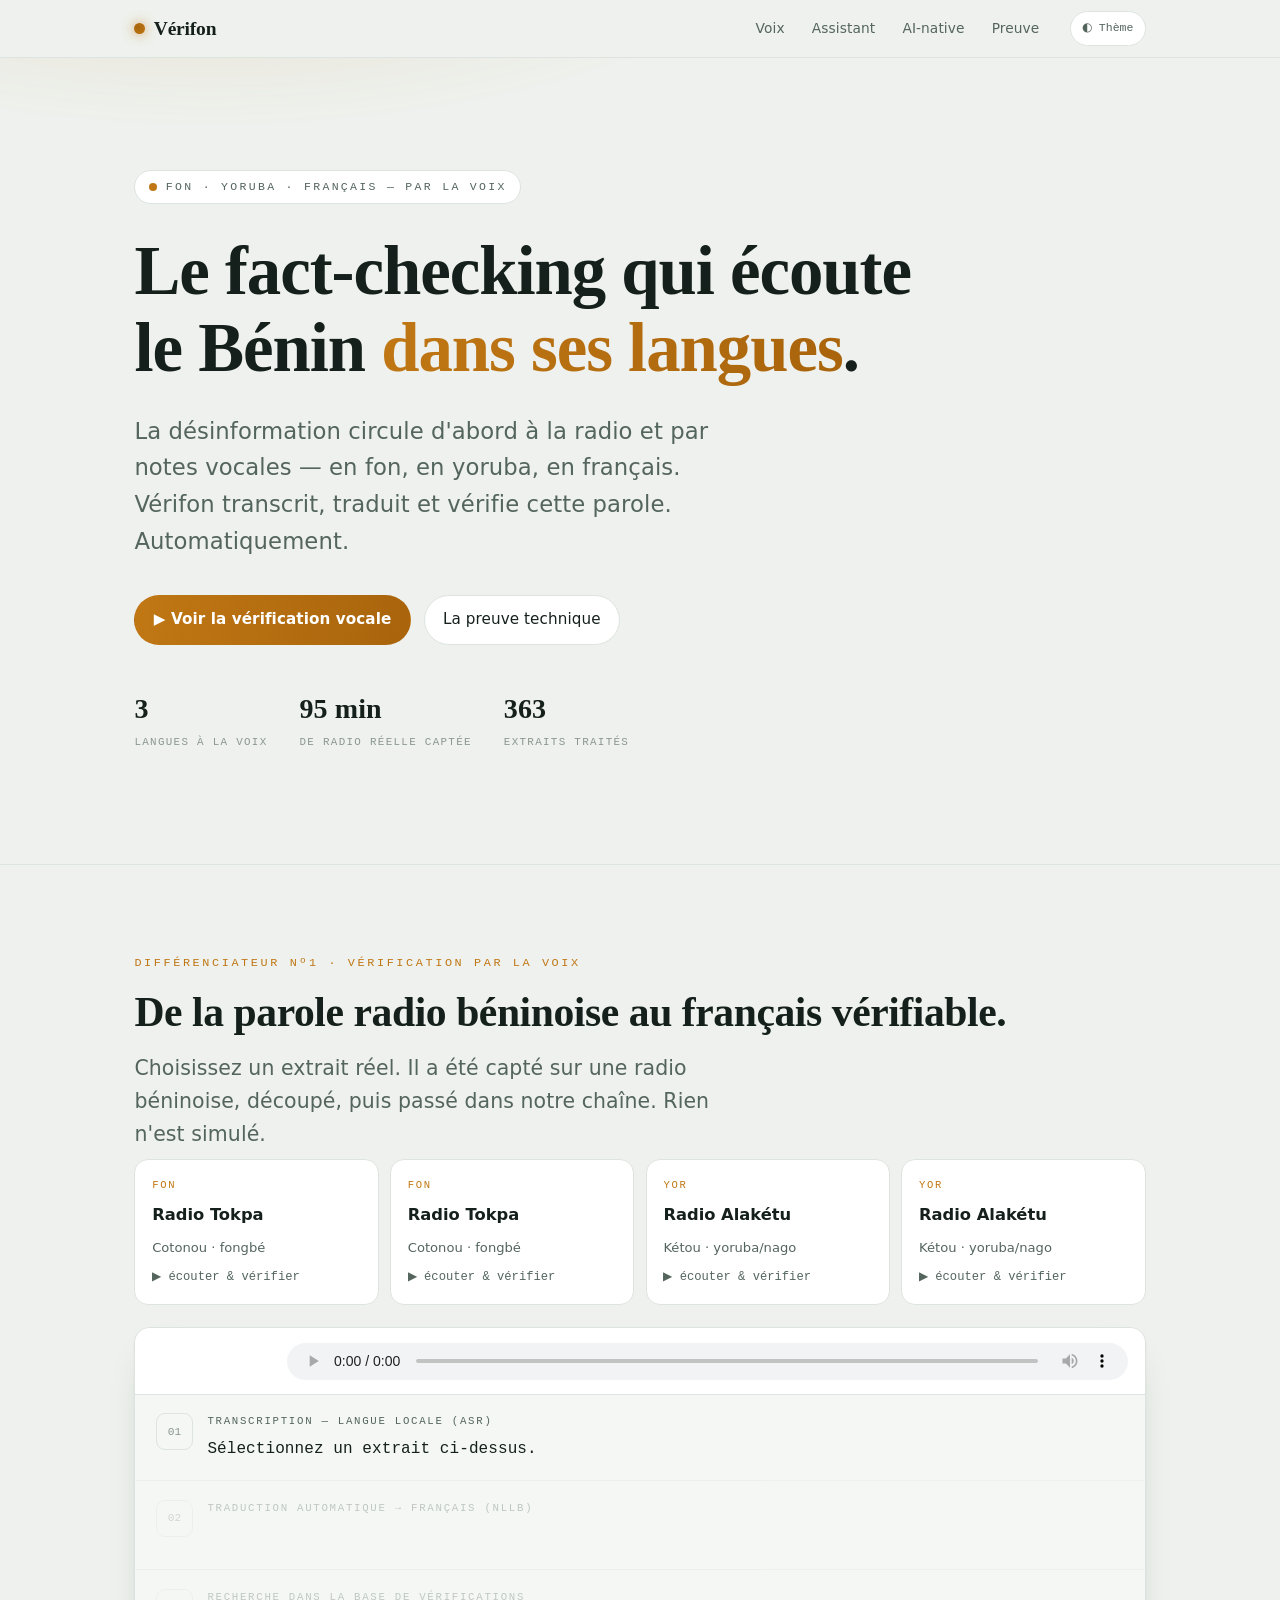
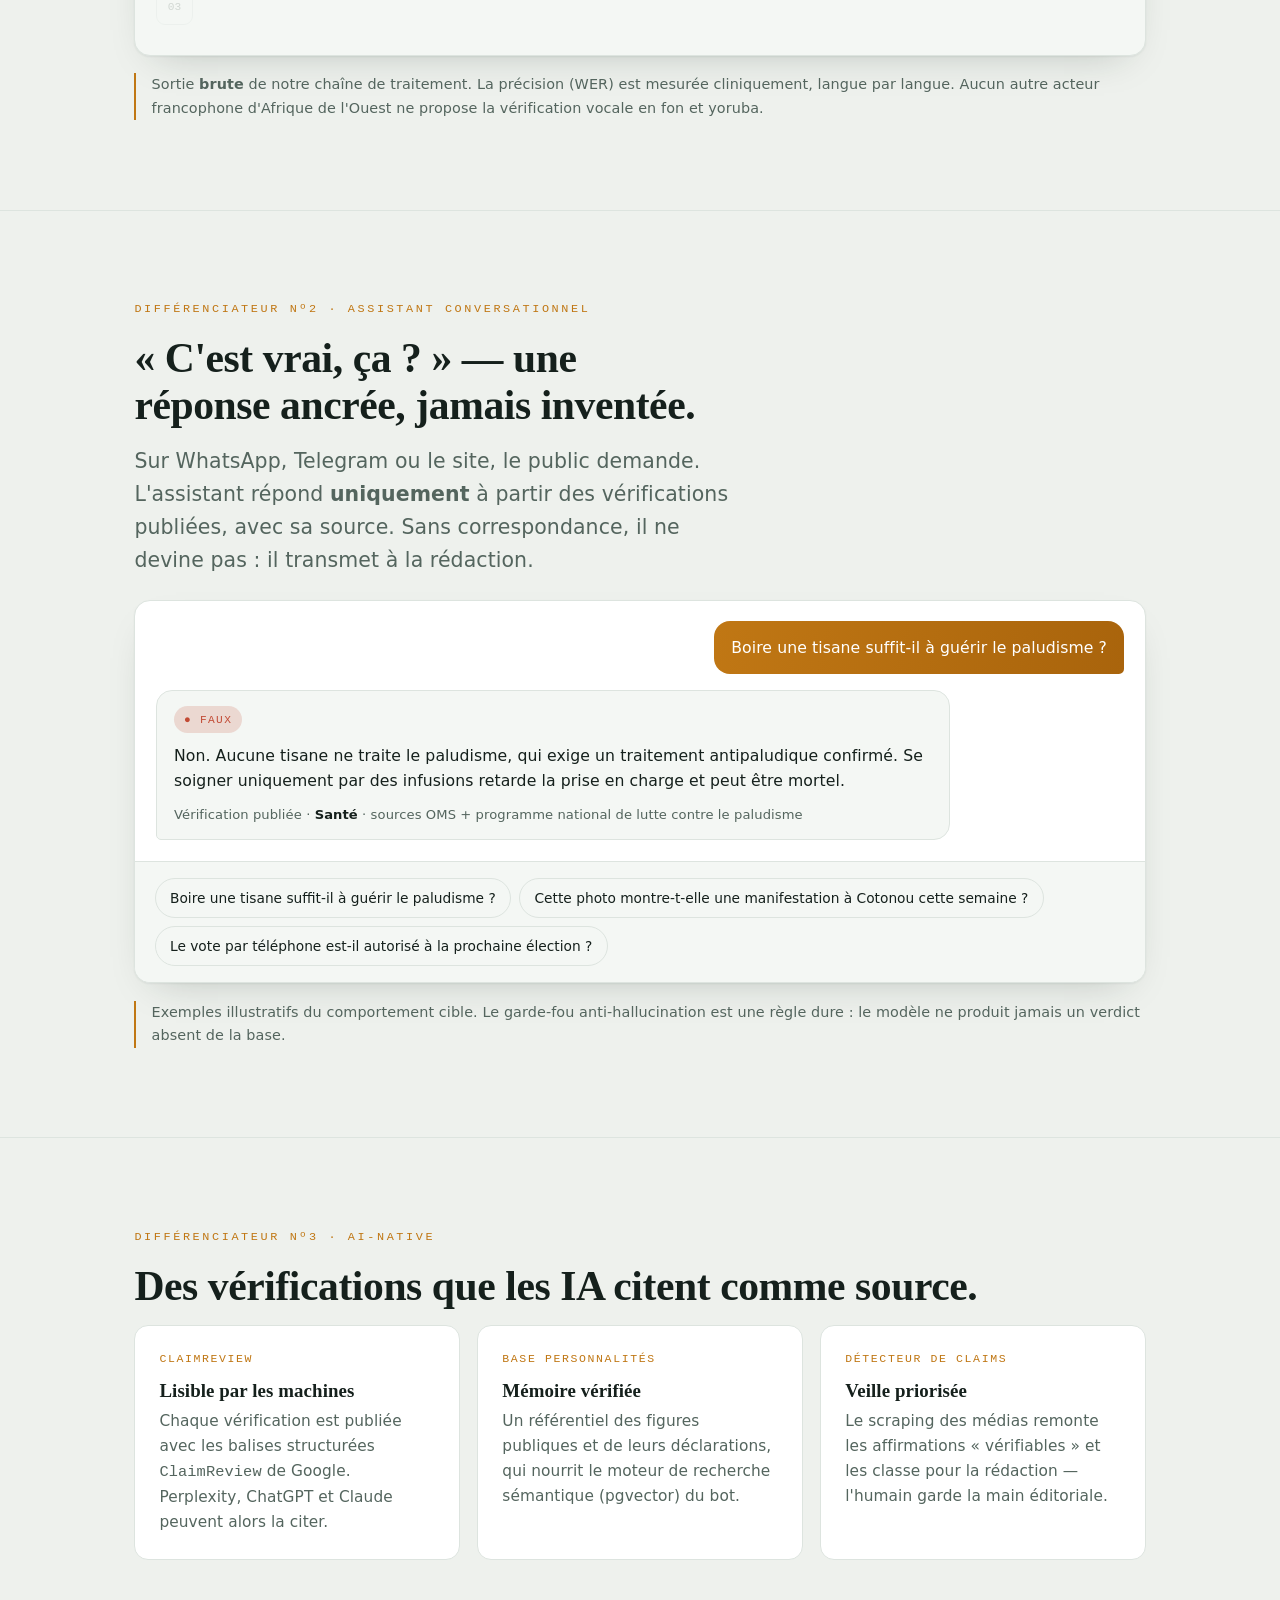
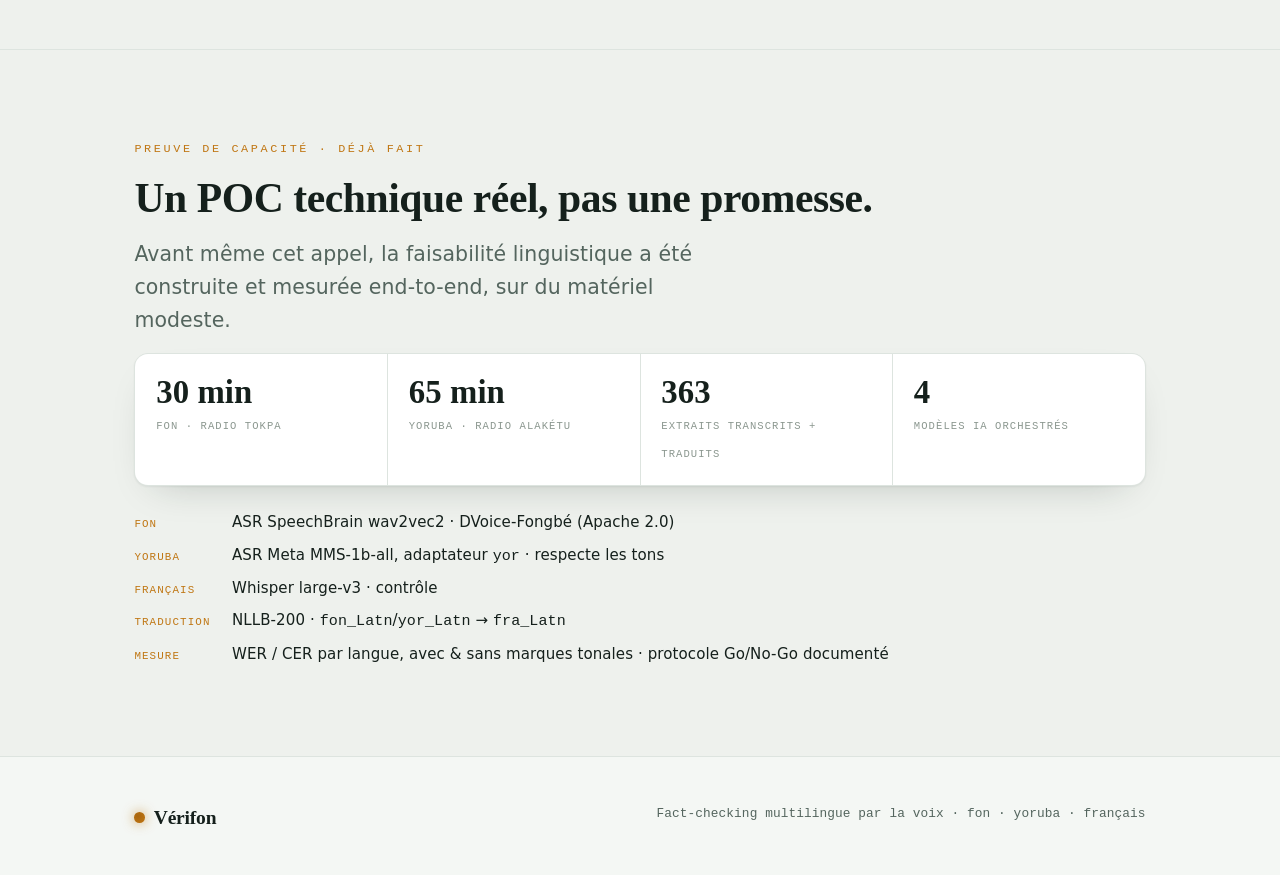
==== commit 00cef4b0: "style(demo): retire la roadmap 'a financer' et le pied de page revelant - suppression de la section " ====
--- a/demo-site/index.html
+++ b/demo-site/index.html
@@ -3,7 +3,7 @@
 <head>
 <meta charset="utf-8">
 <meta name="viewport" content="width=device-width, initial-scale=1">
-<meta name="description" content="Verifon — fact-checking multilingue par la voix (fon, yoruba, francais) au Benin. Candidature EPSG/FIAP.">
+<meta name="description" content="Verifon — fact-checking multilingue par la voix (fon, yoruba, francais) au Benin.">
 <meta property="og:title" content="Verifon — fact-checking par la voix, en fon et yoruba">
 <meta property="og:description" content="La premiere plateforme qui transcrit, traduit et verifie la parole radio beninoise en fon et yoruba.">
 <meta property="og:type" content="website">
@@ -187,7 +187,6 @@
       <a href="#bot">Assistant</a>
       <a href="#ainative">AI-native</a>
       <a href="#preuve">Preuve</a>
-      <a href="#road">Roadmap</a>
     </nav>
     <button class="tbtn" id="themeBtn" aria-label="Changer de thème">◐ Thème</button>
   </div>
@@ -195,7 +194,7 @@
 
 <header class="hero">
   <div class="wrap">
-    <span class="onair"><span class="dot"></span> Prototype · Appel EPSG / FIAP 2026</span>
+    <span class="onair"><span class="dot"></span> Fon · Yoruba · Français — par la voix</span>
     <h1>Le fact-checking qui écoute le Bénin <em>dans ses langues</em>.</h1>
     <p class="lede">La désinformation circule d'abord à la radio et par notes vocales — en fon, en yoruba, en français. Vérifon transcrit, traduit et vérifie cette parole. Automatiquement.</p>
     <div class="cta">
@@ -238,7 +237,7 @@
         </div>
       </div>
     </div>
-    <p class="note" id="voxnote">Sortie <strong>brute</strong> d'un prototype tournant sur CPU. La précision (WER) est mesurée cliniquement dans notre POC L0 — c'est précisément ce que l'appui EPSG permettrait d'industrialiser. Aucun autre acteur francophone d'Afrique de l'Ouest ne propose la vérification vocale en fon et yoruba.</p>
+    <p class="note" id="voxnote">Sortie <strong>brute</strong> de notre chaîne de traitement. La précision (WER) est mesurée cliniquement, langue par langue. Aucun autre acteur francophone d'Afrique de l'Ouest ne propose la vérification vocale en fon et yoruba.</p>
   </div>
 </section>
 
@@ -288,31 +287,10 @@
   </div>
 </section>
 
-<section id="road" class="reveal">
-  <div class="wrap">
-    <p class="eyebrow">Ce que l'appui EPSG débloque</p>
-    <h2>Du prototype à la plateforme opérée.</h2>
-    <div class="road">
-      <div class="lot"><span class="code">L0</span><div><b>POC langue — faisabilité voix fon/yoruba</b><p>Captation, pipeline ASR→traduction, mesure WER/CER.</p></div><span class="state">construit</span></div>
-      <div class="lot"><span class="code">L1</span><div><b>Socle AI-native</b><p>Site Next.js SSR, CMS, ClaimReview automatique, base personnalités.</p></div><span class="state todo">à financer</span></div>
-      <div class="lot"><span class="code">L2</span><div><b>Bot RAG texte</b><p>WhatsApp/Telegram + widget, embeddings pgvector, réponses citées, garde-fou.</p></div><span class="state todo">à financer</span></div>
-      <div class="lot"><span class="code">L3</span><div><b>Canal vocal</b><p>Note vocale → verdict re-traduit, branché sur le pipeline L0.</p></div><span class="state todo">à financer</span></div>
-      <div class="lot"><span class="code">L4</span><div><b>Détecteur de claims</b><p>Veille multi-médias, priorisation éditoriale.</p></div><span class="state todo">à financer</span></div>
-    </div>
-  </div>
-</section>
-
 <footer>
   <div class="wrap">
-    <div>
-      <p class="eyebrow" style="margin-bottom:.5rem">Vérifon</p>
-      <p class="muted small" style="max-width:36ch">Plateforme de fact-checking multilingue par la voix. Conception technique&nbsp;: DRWINTECH SaaS Solutions, Porto-Novo. Candidature portée par un partenaire média enregistré au Bénin.</p>
-    </div>
-    <p class="mono">
-      Appel EPSG · FIAP × Banouto<br>
-      Sélection de 3 plateformes de fact-checking · Bénin 2026<br>
-      Indépendance éditoriale · neutralité · éthique
-    </p>
+    <span class="brand"><span class="mark"></span>Vérifon</span>
+    <p class="mono">Fact-checking multilingue par la voix · fon · yoruba · français</p>
   </div>
 </footer>
 
